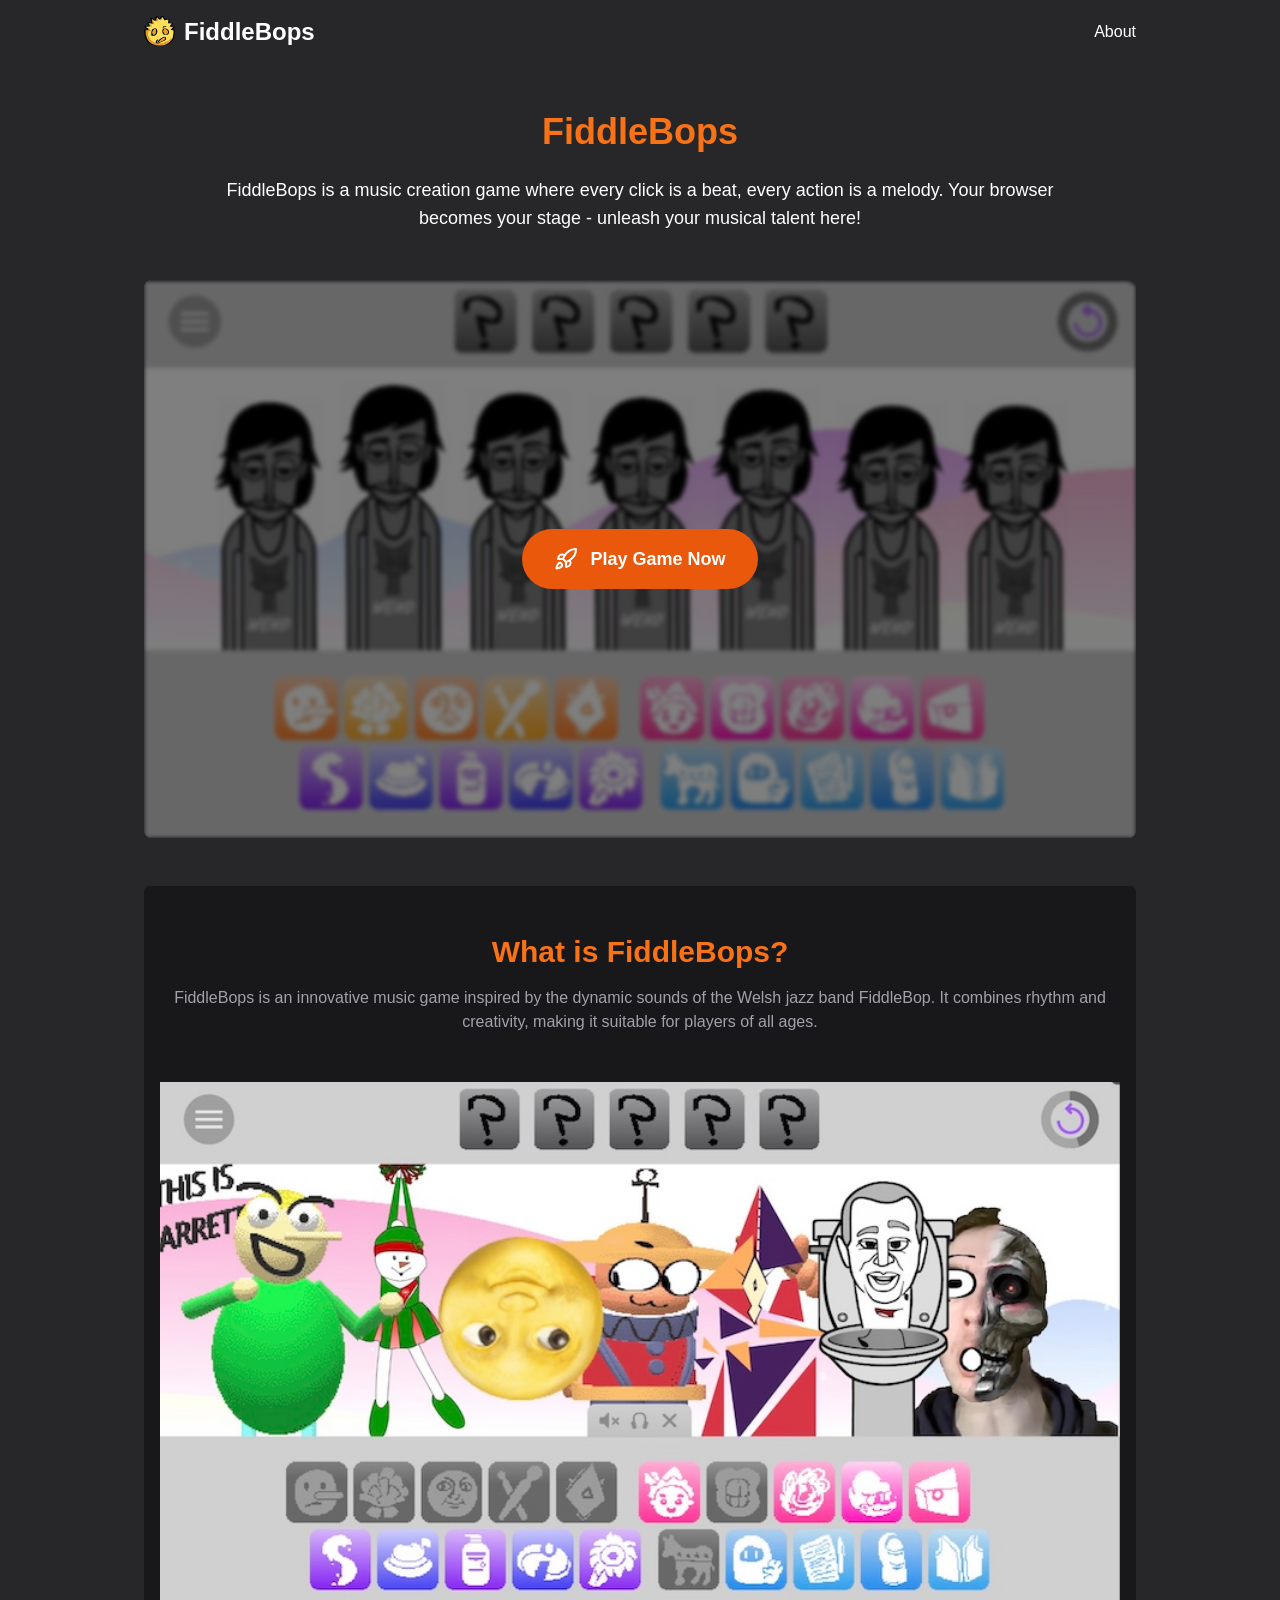
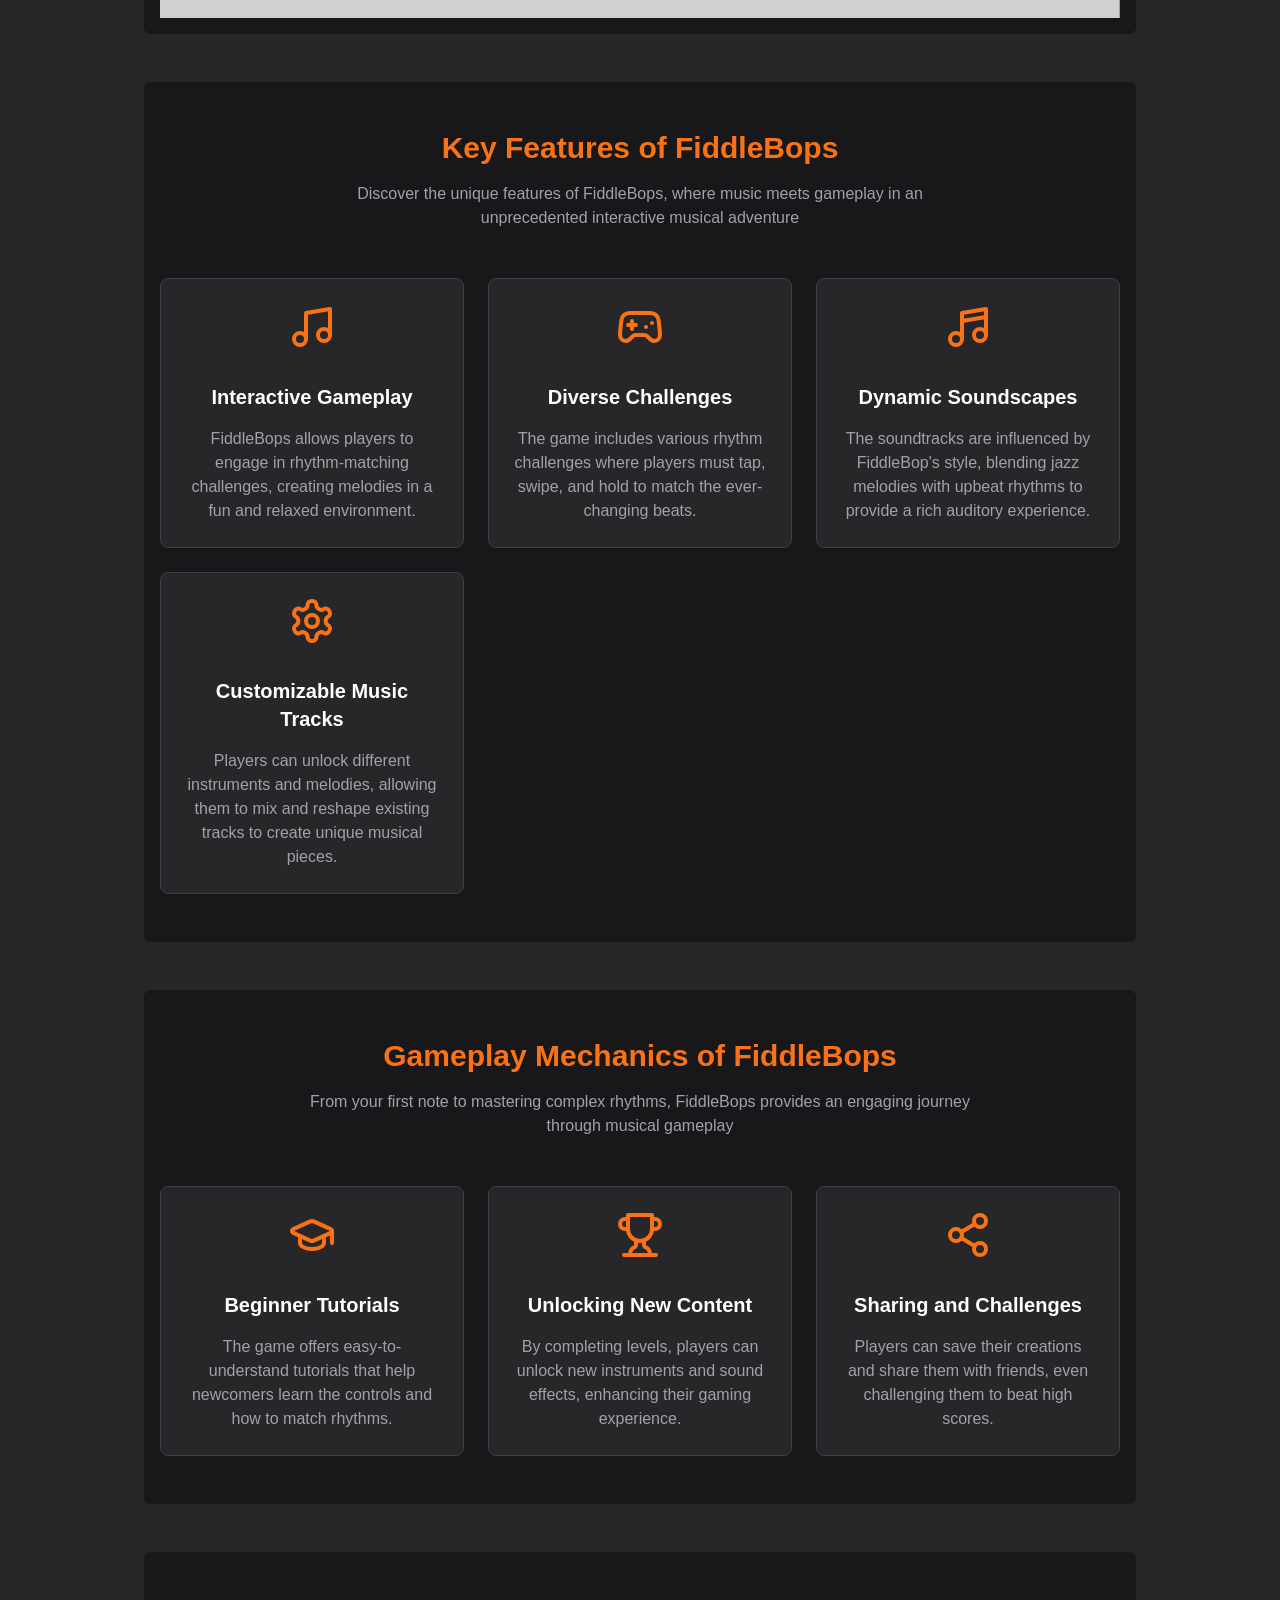
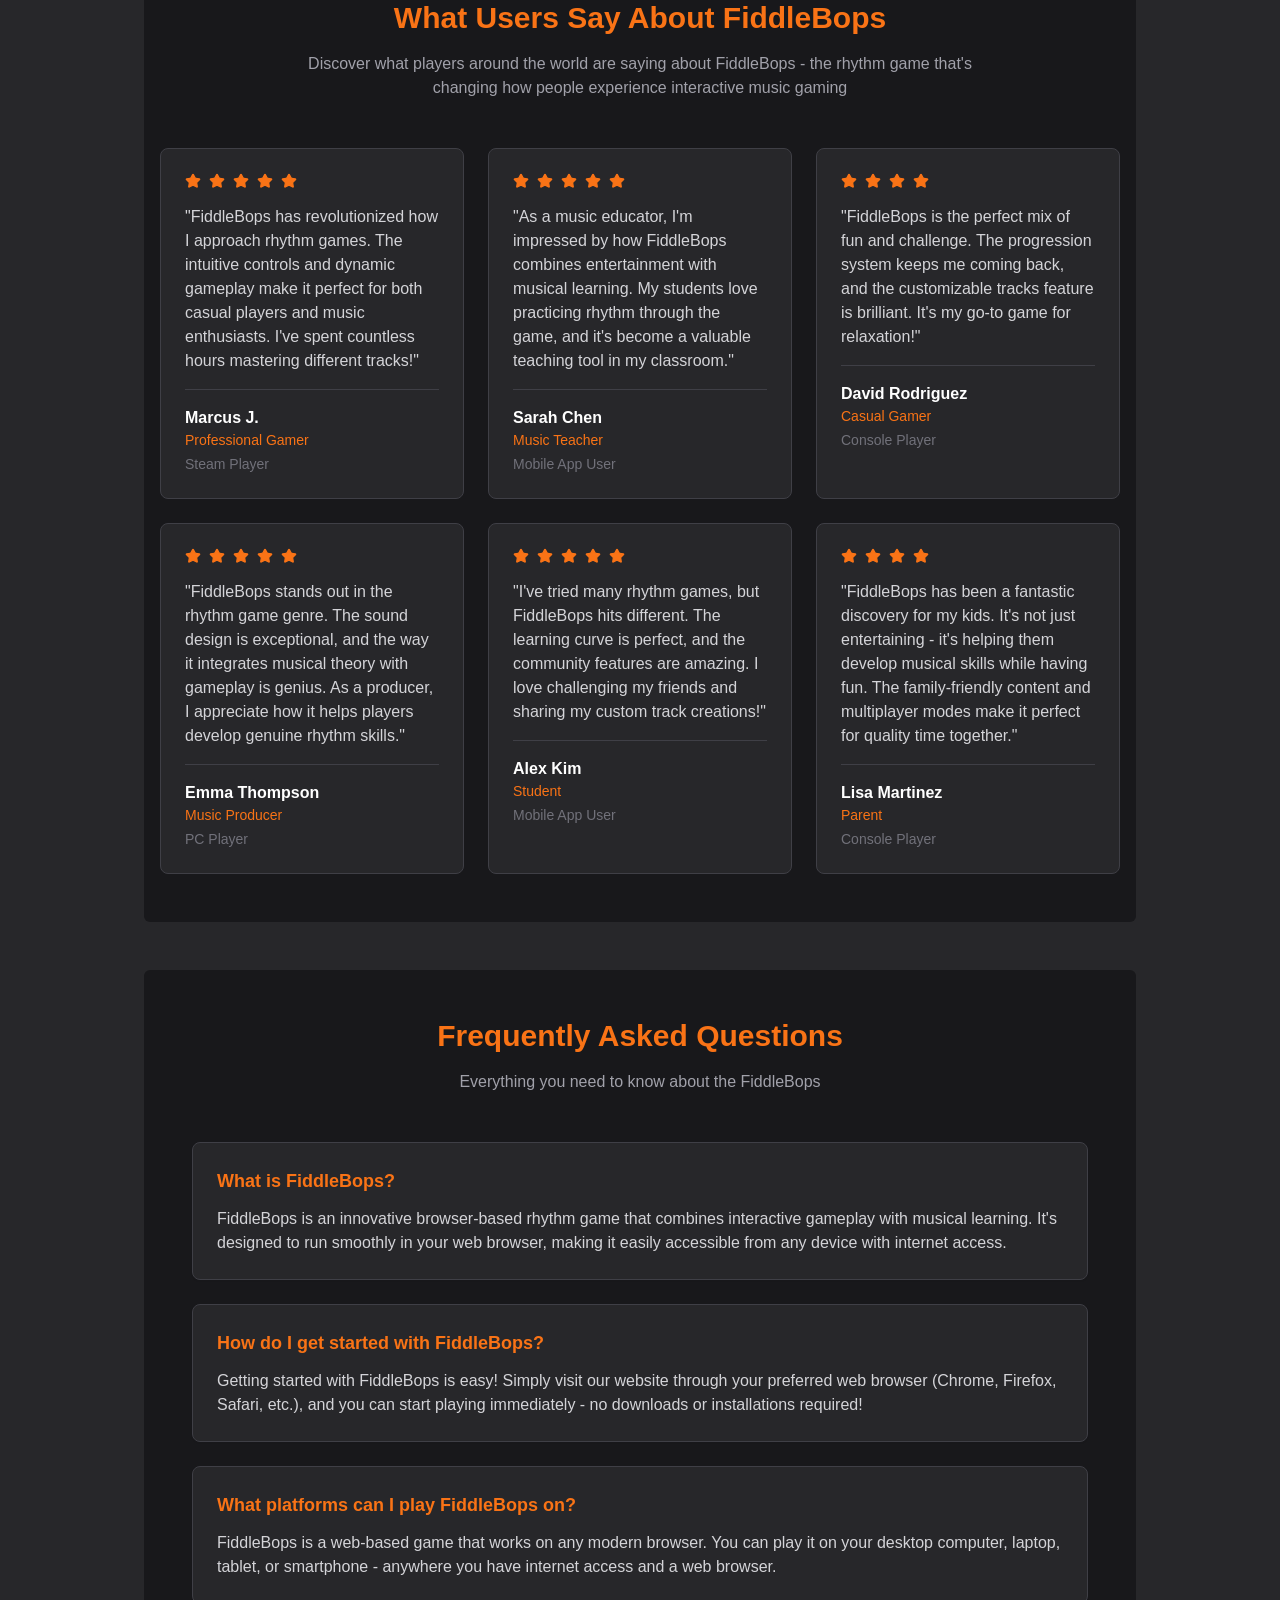
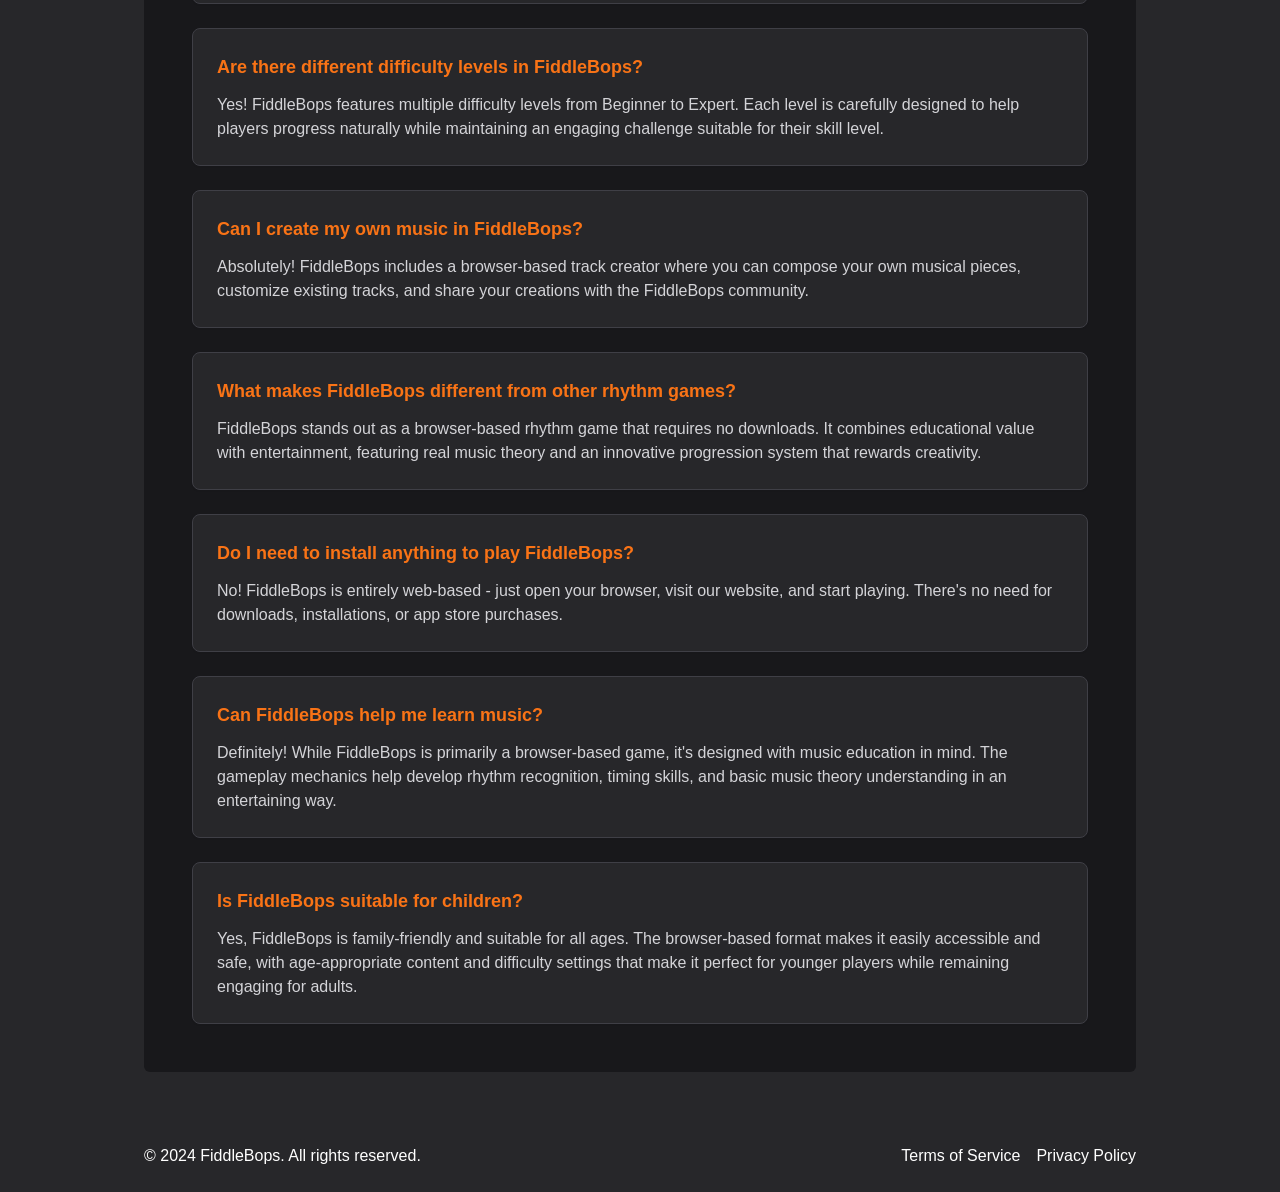
==== index.html @ 42c11f70 "deploy: fiddlebops/fiddlebops@dacc29e354688d52240b35ed0fabc940e777169a" ====
<!DOCTYPE html><html lang="en"><head><meta charSet="utf-8"/><meta name="viewport" content="width=device-width, initial-scale=1"/><link rel="preload" as="image" href="/logo.svg"/><link rel="preload" as="image" href="/img/gameplay.jpg"/><link rel="stylesheet" href="/_next/static/css/b9b527a4b7ee2907.css" data-precedence="next"/><link rel="preload" as="script" fetchPriority="low" href="/_next/static/chunks/webpack-24b7e992b8509183.js"/><script src="/_next/static/chunks/90f474f1-1d8ffa70e1db7ca9.js" async=""></script><script src="/_next/static/chunks/374-cce8af7cc4fb663d.js" async=""></script><script src="/_next/static/chunks/main-app-a8e498e07a5fc59b.js" async=""></script><script src="/_next/static/chunks/406-b47cf016b8e402b6.js" async=""></script><script src="/_next/static/chunks/app/page-69d67d84d0e48a8f.js" async=""></script><script src="/_next/static/chunks/425-b7991af97af13d33.js" async=""></script><script src="/_next/static/chunks/app/layout-6f388a2c47ba189b.js" async=""></script><link rel="preload" href="https://www.googletagmanager.com/gtag/js?id=G-FW3G59E21Y" as="script"/><title>FiddleBops - Online Music Creation Game</title><meta name="description" content="Create unique beats and melodies with FiddleBops, the innovative browser-based rhythm game. Transform your clicks into music, craft your own beats, and unleash your musical creativity - no downloads required!"/><link rel="canonical" href="https://fiddlebops.github.io/"/><meta property="og:title" content="FiddleBops - Online Music Creation Game"/><meta property="og:description" content="Create unique beats and melodies with FiddleBops, the innovative browser-based rhythm game. Transform your clicks into music, craft your own beats, and unleash your musical creativity - no downloads required!"/><meta property="og:image" content="https://fiddlebops.github.io/logo.svg"/><meta property="og:image:width" content="1200"/><meta property="og:image:height" content="630"/><meta property="og:type" content="website"/><meta name="twitter:card" content="summary_large_image"/><meta name="twitter:title" content="FiddleBops - Online Music Creation Game"/><meta name="twitter:description" content="Create unique beats and melodies with FiddleBops, the innovative browser-based rhythm game. Transform your clicks into music, craft your own beats, and unleash your musical creativity - no downloads required!"/><meta name="twitter:image" content="https://fiddlebops.github.io/logo.svg"/><meta name="twitter:image:width" content="1200"/><meta name="twitter:image:height" content="630"/><script>
              (function(c,l,a,r,i,t,y){
                c[a]=c[a]||function(){(c[a].q=c[a].q||[]).push(arguments)};
                t=l.createElement(r);t.async=1;t.src="https://www.clarity.ms/tag/"+i;
                y=l.getElementsByTagName(r)[0];y.parentNode.insertBefore(t,y);
              })(window, document, "clarity", "script", "pk3xbzcs79");
            </script><script src="/_next/static/chunks/polyfills-42372ed130431b0a.js" noModule=""></script></head><body class="bg-zinc-800 text-white antialiased"><div class="flex flex-col min-h-screen"><header class=""><div class="max-w-5xl mx-auto py-4 px-4 flex flex-row items-center justify-between"><div class="flex items-center gap-2"><a class="flex items-center gap-2 hover:opacity-80" href="/"><img src="/logo.svg" alt="Logo" class="w-8 h-8"/><span class="text-2xl font-bold">FiddleBops</span></a></div><div class="items-center gap-6"><a class="hover:underline whitespace-nowrap" href="/#about">About</a></div></div></header><main class="flex-grow w-full max-w-5xl mx-auto px-2 md:px-4"><div class="py-12 space-y-12"><section class="max-w-4xl mx-auto text-center"><h1 class="text-4xl font-bold text-orange-500 mb-6">FiddleBops</h1><p class="text-lg">FiddleBops is a music creation game where every click is a beat, every action is a melody. Your browser becomes your stage - unleash your musical talent here!</p></section><section><div id="game-container" class="relative w-full aspect-video bg-gray-900 rounded-lg overflow-hidden"><div class="relative w-full h-full"><img alt="Game preview" loading="lazy" decoding="async" data-nimg="fill" class="object-cover filter blur-[2px] hover:blur-0 transition-all duration-300" style="position:absolute;height:100%;width:100%;left:0;top:0;right:0;bottom:0;color:transparent" src="/img/fiddlebops.jpg"/><div class="absolute inset-0 bg-black/50 flex items-center justify-center"><button class="bg-orange-600 hover:bg-orange-700 text-white font-bold py-4 px-8 rounded-full transition-all duration-300 transform hover:scale-105 active:scale-95 flex items-center space-x-3"><svg xmlns="http://www.w3.org/2000/svg" width="24" height="24" viewBox="0 0 24 24" fill="none" stroke="currentColor" stroke-width="2" stroke-linecap="round" stroke-linejoin="round" class="lucide lucide-rocket h-6 w-6"><path d="M4.5 16.5c-1.5 1.26-2 5-2 5s3.74-.5 5-2c.71-.84.7-2.13-.09-2.91a2.18 2.18 0 0 0-2.91-.09z"></path><path d="m12 15-3-3a22 22 0 0 1 2-3.95A12.88 12.88 0 0 1 22 2c0 2.72-.78 7.5-6 11a22.35 22.35 0 0 1-4 2z"></path><path d="M9 12H4s.55-3.03 2-4c1.62-1.08 5 0 5 0"></path><path d="M12 15v5s3.03-.55 4-2c1.08-1.62 0-5 0-5"></path></svg><span class="text-lg">Play Game Now</span></button></div></div></div></section><section><div class="flex flex-col space-y-12 items-center justify-center" id="about"><div class="w-full pt-12 pb-4 bg-zinc-900 rounded-md"><div class="max-w-7xl mx-auto px-4"><h2 class="text-3xl font-bold text-orange-500 text-center mb-4">What is FiddleBops?</h2><div><p class="text-zinc-400 text-center mb-12">FiddleBops is an innovative music game inspired by the dynamic sounds of the Welsh jazz band FiddleBop. It combines rhythm and creativity, making it suitable for players of all ages.</p><img src="/img/gameplay.jpg" alt="FiddleBops" class="w-full h-auto"/></div></div></div></div></section><section><div class="w-full py-12 bg-zinc-900 rounded-md" id="how-to-use"><div class="max-w-7xl mx-auto px-4"><h2 class="text-3xl font-bold text-orange-500 text-center mb-4">Key Features of FiddleBops</h2><p class="text-zinc-400 text-center mb-12 max-w-2xl mx-auto">Discover the unique features of FiddleBops, where music meets gameplay in an unprecedented interactive musical adventure</p><div class="grid md:grid-cols-3 gap-6"><div class="rounded-lg text-card-foreground shadow-sm bg-zinc-800 border border-zinc-700 relative overflow-hidden group hover:border-orange-500 transition-colors"><div class="p-6"><div class="flex flex-col items-center text-center space-y-4"><div class="mb-4 transform group-hover:scale-110 transition-transform"><svg xmlns="http://www.w3.org/2000/svg" width="24" height="24" viewBox="0 0 24 24" fill="none" stroke="currentColor" stroke-width="2" stroke-linecap="round" stroke-linejoin="round" class="lucide lucide-music w-12 h-12 text-orange-500"><path d="M9 18V5l12-2v13"></path><circle cx="6" cy="18" r="3"></circle><circle cx="18" cy="16" r="3"></circle></svg></div><h3 class="text-xl font-semibold text-white">Interactive Gameplay</h3><p class="text-zinc-400">FiddleBops allows players to engage in rhythm-matching challenges, creating melodies in a fun and relaxed environment.</p></div></div></div><div class="rounded-lg text-card-foreground shadow-sm bg-zinc-800 border border-zinc-700 relative overflow-hidden group hover:border-orange-500 transition-colors"><div class="p-6"><div class="flex flex-col items-center text-center space-y-4"><div class="mb-4 transform group-hover:scale-110 transition-transform"><svg xmlns="http://www.w3.org/2000/svg" width="24" height="24" viewBox="0 0 24 24" fill="none" stroke="currentColor" stroke-width="2" stroke-linecap="round" stroke-linejoin="round" class="lucide lucide-gamepad2 w-12 h-12 text-orange-500"><line x1="6" x2="10" y1="11" y2="11"></line><line x1="8" x2="8" y1="9" y2="13"></line><line x1="15" x2="15.01" y1="12" y2="12"></line><line x1="18" x2="18.01" y1="10" y2="10"></line><path d="M17.32 5H6.68a4 4 0 0 0-3.978 3.59c-.006.052-.01.101-.017.152C2.604 9.416 2 14.456 2 16a3 3 0 0 0 3 3c1 0 1.5-.5 2-1l1.414-1.414A2 2 0 0 1 9.828 16h4.344a2 2 0 0 1 1.414.586L17 18c.5.5 1 1 2 1a3 3 0 0 0 3-3c0-1.545-.604-6.584-.685-7.258-.007-.05-.011-.1-.017-.151A4 4 0 0 0 17.32 5z"></path></svg></div><h3 class="text-xl font-semibold text-white">Diverse Challenges</h3><p class="text-zinc-400">The game includes various rhythm challenges where players must tap, swipe, and hold to match the ever-changing beats.</p></div></div></div><div class="rounded-lg text-card-foreground shadow-sm bg-zinc-800 border border-zinc-700 relative overflow-hidden group hover:border-orange-500 transition-colors"><div class="p-6"><div class="flex flex-col items-center text-center space-y-4"><div class="mb-4 transform group-hover:scale-110 transition-transform"><svg xmlns="http://www.w3.org/2000/svg" width="24" height="24" viewBox="0 0 24 24" fill="none" stroke="currentColor" stroke-width="2" stroke-linecap="round" stroke-linejoin="round" class="lucide lucide-music4 w-12 h-12 text-orange-500"><path d="M9 18V5l12-2v13"></path><path d="m9 9 12-2"></path><circle cx="6" cy="18" r="3"></circle><circle cx="18" cy="16" r="3"></circle></svg></div><h3 class="text-xl font-semibold text-white">Dynamic Soundscapes</h3><p class="text-zinc-400">The soundtracks are influenced by FiddleBop&#x27;s style, blending jazz melodies with upbeat rhythms to provide a rich auditory experience.</p></div></div></div><div class="rounded-lg text-card-foreground shadow-sm bg-zinc-800 border border-zinc-700 relative overflow-hidden group hover:border-orange-500 transition-colors"><div class="p-6"><div class="flex flex-col items-center text-center space-y-4"><div class="mb-4 transform group-hover:scale-110 transition-transform"><svg xmlns="http://www.w3.org/2000/svg" width="24" height="24" viewBox="0 0 24 24" fill="none" stroke="currentColor" stroke-width="2" stroke-linecap="round" stroke-linejoin="round" class="lucide lucide-settings w-12 h-12 text-orange-500"><path d="M12.22 2h-.44a2 2 0 0 0-2 2v.18a2 2 0 0 1-1 1.73l-.43.25a2 2 0 0 1-2 0l-.15-.08a2 2 0 0 0-2.73.73l-.22.38a2 2 0 0 0 .73 2.73l.15.1a2 2 0 0 1 1 1.72v.51a2 2 0 0 1-1 1.74l-.15.09a2 2 0 0 0-.73 2.73l.22.38a2 2 0 0 0 2.73.73l.15-.08a2 2 0 0 1 2 0l.43.25a2 2 0 0 1 1 1.73V20a2 2 0 0 0 2 2h.44a2 2 0 0 0 2-2v-.18a2 2 0 0 1 1-1.73l.43-.25a2 2 0 0 1 2 0l.15.08a2 2 0 0 0 2.73-.73l.22-.39a2 2 0 0 0-.73-2.73l-.15-.08a2 2 0 0 1-1-1.74v-.5a2 2 0 0 1 1-1.74l.15-.09a2 2 0 0 0 .73-2.73l-.22-.38a2 2 0 0 0-2.73-.73l-.15.08a2 2 0 0 1-2 0l-.43-.25a2 2 0 0 1-1-1.73V4a2 2 0 0 0-2-2z"></path><circle cx="12" cy="12" r="3"></circle></svg></div><h3 class="text-xl font-semibold text-white">Customizable Music Tracks</h3><p class="text-zinc-400">Players can unlock different instruments and melodies, allowing them to mix and reshape existing tracks to create unique musical pieces.</p></div></div></div></div></div></div></section><section><div class="w-full py-12 bg-zinc-900 rounded-md" id="how-to-use"><div class="max-w-7xl mx-auto px-4"><h2 class="text-3xl font-bold text-orange-500 text-center mb-4">Gameplay Mechanics of FiddleBops</h2><p class="text-zinc-400 text-center mb-12 max-w-2xl mx-auto">From your first note to mastering complex rhythms, FiddleBops provides an engaging journey through musical gameplay</p><div class="grid md:grid-cols-3 gap-6"><div class="rounded-lg text-card-foreground shadow-sm bg-zinc-800 border border-zinc-700 relative overflow-hidden group hover:border-orange-500 transition-colors"><div class="p-6"><div class="flex flex-col items-center text-center space-y-4"><div class="mb-4 transform group-hover:scale-110 transition-transform"><svg xmlns="http://www.w3.org/2000/svg" width="24" height="24" viewBox="0 0 24 24" fill="none" stroke="currentColor" stroke-width="2" stroke-linecap="round" stroke-linejoin="round" class="lucide lucide-graduation-cap w-12 h-12 text-orange-500"><path d="M21.42 10.922a1 1 0 0 0-.019-1.838L12.83 5.18a2 2 0 0 0-1.66 0L2.6 9.08a1 1 0 0 0 0 1.832l8.57 3.908a2 2 0 0 0 1.66 0z"></path><path d="M22 10v6"></path><path d="M6 12.5V16a6 3 0 0 0 12 0v-3.5"></path></svg></div><h3 class="text-xl font-semibold text-white">Beginner Tutorials</h3><p class="text-zinc-400">The game offers easy-to-understand tutorials that help newcomers learn the controls and how to match rhythms.</p></div></div></div><div class="rounded-lg text-card-foreground shadow-sm bg-zinc-800 border border-zinc-700 relative overflow-hidden group hover:border-orange-500 transition-colors"><div class="p-6"><div class="flex flex-col items-center text-center space-y-4"><div class="mb-4 transform group-hover:scale-110 transition-transform"><svg xmlns="http://www.w3.org/2000/svg" width="24" height="24" viewBox="0 0 24 24" fill="none" stroke="currentColor" stroke-width="2" stroke-linecap="round" stroke-linejoin="round" class="lucide lucide-trophy w-12 h-12 text-orange-500"><path d="M6 9H4.5a2.5 2.5 0 0 1 0-5H6"></path><path d="M18 9h1.5a2.5 2.5 0 0 0 0-5H18"></path><path d="M4 22h16"></path><path d="M10 14.66V17c0 .55-.47.98-.97 1.21C7.85 18.75 7 20.24 7 22"></path><path d="M14 14.66V17c0 .55.47.98.97 1.21C16.15 18.75 17 20.24 17 22"></path><path d="M18 2H6v7a6 6 0 0 0 12 0V2Z"></path></svg></div><h3 class="text-xl font-semibold text-white">Unlocking New Content</h3><p class="text-zinc-400">By completing levels, players can unlock new instruments and sound effects, enhancing their gaming experience.</p></div></div></div><div class="rounded-lg text-card-foreground shadow-sm bg-zinc-800 border border-zinc-700 relative overflow-hidden group hover:border-orange-500 transition-colors"><div class="p-6"><div class="flex flex-col items-center text-center space-y-4"><div class="mb-4 transform group-hover:scale-110 transition-transform"><svg xmlns="http://www.w3.org/2000/svg" width="24" height="24" viewBox="0 0 24 24" fill="none" stroke="currentColor" stroke-width="2" stroke-linecap="round" stroke-linejoin="round" class="lucide lucide-share2 w-12 h-12 text-orange-500"><circle cx="18" cy="5" r="3"></circle><circle cx="6" cy="12" r="3"></circle><circle cx="18" cy="19" r="3"></circle><line x1="8.59" x2="15.42" y1="13.51" y2="17.49"></line><line x1="15.41" x2="8.59" y1="6.51" y2="10.49"></line></svg></div><h3 class="text-xl font-semibold text-white">Sharing and Challenges</h3><p class="text-zinc-400">Players can save their creations and share them with friends, even challenging them to beat high scores.</p></div></div></div></div></div></div></section><section><div class="w-full py-12 bg-zinc-900 rounded-md" id="testimonials"><div class="max-w-7xl mx-auto px-4"><h2 class="text-3xl font-bold text-orange-500 text-center mb-4">What Users Say About FiddleBops</h2><p class="text-zinc-400 text-center mb-12 max-w-2xl mx-auto">Discover what players around the world are saying about FiddleBops - the rhythm game that&#x27;s changing how people experience interactive music gaming</p><div class="grid md:grid-cols-2 lg:grid-cols-3 gap-6"><div class="bg-zinc-800 rounded-lg p-6 border border-zinc-700 hover:border-orange-500 transition-colors"><div class="flex items-center gap-2 mb-4"><svg xmlns="http://www.w3.org/2000/svg" width="24" height="24" viewBox="0 0 24 24" fill="none" stroke="currentColor" stroke-width="2" stroke-linecap="round" stroke-linejoin="round" class="lucide lucide-star w-4 h-4 fill-orange-500 text-orange-500"><path d="M11.525 2.295a.53.53 0 0 1 .95 0l2.31 4.679a2.123 2.123 0 0 0 1.595 1.16l5.166.756a.53.53 0 0 1 .294.904l-3.736 3.638a2.123 2.123 0 0 0-.611 1.878l.882 5.14a.53.53 0 0 1-.771.56l-4.618-2.428a2.122 2.122 0 0 0-1.973 0L6.396 21.01a.53.53 0 0 1-.77-.56l.881-5.139a2.122 2.122 0 0 0-.611-1.879L2.16 9.795a.53.53 0 0 1 .294-.906l5.165-.755a2.122 2.122 0 0 0 1.597-1.16z"></path></svg><svg xmlns="http://www.w3.org/2000/svg" width="24" height="24" viewBox="0 0 24 24" fill="none" stroke="currentColor" stroke-width="2" stroke-linecap="round" stroke-linejoin="round" class="lucide lucide-star w-4 h-4 fill-orange-500 text-orange-500"><path d="M11.525 2.295a.53.53 0 0 1 .95 0l2.31 4.679a2.123 2.123 0 0 0 1.595 1.16l5.166.756a.53.53 0 0 1 .294.904l-3.736 3.638a2.123 2.123 0 0 0-.611 1.878l.882 5.14a.53.53 0 0 1-.771.56l-4.618-2.428a2.122 2.122 0 0 0-1.973 0L6.396 21.01a.53.53 0 0 1-.77-.56l.881-5.139a2.122 2.122 0 0 0-.611-1.879L2.16 9.795a.53.53 0 0 1 .294-.906l5.165-.755a2.122 2.122 0 0 0 1.597-1.16z"></path></svg><svg xmlns="http://www.w3.org/2000/svg" width="24" height="24" viewBox="0 0 24 24" fill="none" stroke="currentColor" stroke-width="2" stroke-linecap="round" stroke-linejoin="round" class="lucide lucide-star w-4 h-4 fill-orange-500 text-orange-500"><path d="M11.525 2.295a.53.53 0 0 1 .95 0l2.31 4.679a2.123 2.123 0 0 0 1.595 1.16l5.166.756a.53.53 0 0 1 .294.904l-3.736 3.638a2.123 2.123 0 0 0-.611 1.878l.882 5.14a.53.53 0 0 1-.771.56l-4.618-2.428a2.122 2.122 0 0 0-1.973 0L6.396 21.01a.53.53 0 0 1-.77-.56l.881-5.139a2.122 2.122 0 0 0-.611-1.879L2.16 9.795a.53.53 0 0 1 .294-.906l5.165-.755a2.122 2.122 0 0 0 1.597-1.16z"></path></svg><svg xmlns="http://www.w3.org/2000/svg" width="24" height="24" viewBox="0 0 24 24" fill="none" stroke="currentColor" stroke-width="2" stroke-linecap="round" stroke-linejoin="round" class="lucide lucide-star w-4 h-4 fill-orange-500 text-orange-500"><path d="M11.525 2.295a.53.53 0 0 1 .95 0l2.31 4.679a2.123 2.123 0 0 0 1.595 1.16l5.166.756a.53.53 0 0 1 .294.904l-3.736 3.638a2.123 2.123 0 0 0-.611 1.878l.882 5.14a.53.53 0 0 1-.771.56l-4.618-2.428a2.122 2.122 0 0 0-1.973 0L6.396 21.01a.53.53 0 0 1-.77-.56l.881-5.139a2.122 2.122 0 0 0-.611-1.879L2.16 9.795a.53.53 0 0 1 .294-.906l5.165-.755a2.122 2.122 0 0 0 1.597-1.16z"></path></svg><svg xmlns="http://www.w3.org/2000/svg" width="24" height="24" viewBox="0 0 24 24" fill="none" stroke="currentColor" stroke-width="2" stroke-linecap="round" stroke-linejoin="round" class="lucide lucide-star w-4 h-4 fill-orange-500 text-orange-500"><path d="M11.525 2.295a.53.53 0 0 1 .95 0l2.31 4.679a2.123 2.123 0 0 0 1.595 1.16l5.166.756a.53.53 0 0 1 .294.904l-3.736 3.638a2.123 2.123 0 0 0-.611 1.878l.882 5.14a.53.53 0 0 1-.771.56l-4.618-2.428a2.122 2.122 0 0 0-1.973 0L6.396 21.01a.53.53 0 0 1-.77-.56l.881-5.139a2.122 2.122 0 0 0-.611-1.879L2.16 9.795a.53.53 0 0 1 .294-.906l5.165-.755a2.122 2.122 0 0 0 1.597-1.16z"></path></svg></div><blockquote class="text-zinc-300 mb-4 min-h-[100px]">&quot;<!-- -->FiddleBops has revolutionized how I approach rhythm games. The intuitive controls and dynamic gameplay make it perfect for both casual players and music enthusiasts. I&#x27;ve spent countless hours mastering different tracks!<!-- -->&quot;</blockquote><div class="border-t border-zinc-700 pt-4"><div class="flex flex-col"><span class="font-semibold text-white">Marcus J.</span><span class="text-orange-500 text-sm">Professional Gamer</span><span class="text-sm text-zinc-500 mt-1">Steam Player</span></div></div></div><div class="bg-zinc-800 rounded-lg p-6 border border-zinc-700 hover:border-orange-500 transition-colors"><div class="flex items-center gap-2 mb-4"><svg xmlns="http://www.w3.org/2000/svg" width="24" height="24" viewBox="0 0 24 24" fill="none" stroke="currentColor" stroke-width="2" stroke-linecap="round" stroke-linejoin="round" class="lucide lucide-star w-4 h-4 fill-orange-500 text-orange-500"><path d="M11.525 2.295a.53.53 0 0 1 .95 0l2.31 4.679a2.123 2.123 0 0 0 1.595 1.16l5.166.756a.53.53 0 0 1 .294.904l-3.736 3.638a2.123 2.123 0 0 0-.611 1.878l.882 5.14a.53.53 0 0 1-.771.56l-4.618-2.428a2.122 2.122 0 0 0-1.973 0L6.396 21.01a.53.53 0 0 1-.77-.56l.881-5.139a2.122 2.122 0 0 0-.611-1.879L2.16 9.795a.53.53 0 0 1 .294-.906l5.165-.755a2.122 2.122 0 0 0 1.597-1.16z"></path></svg><svg xmlns="http://www.w3.org/2000/svg" width="24" height="24" viewBox="0 0 24 24" fill="none" stroke="currentColor" stroke-width="2" stroke-linecap="round" stroke-linejoin="round" class="lucide lucide-star w-4 h-4 fill-orange-500 text-orange-500"><path d="M11.525 2.295a.53.53 0 0 1 .95 0l2.31 4.679a2.123 2.123 0 0 0 1.595 1.16l5.166.756a.53.53 0 0 1 .294.904l-3.736 3.638a2.123 2.123 0 0 0-.611 1.878l.882 5.14a.53.53 0 0 1-.771.56l-4.618-2.428a2.122 2.122 0 0 0-1.973 0L6.396 21.01a.53.53 0 0 1-.77-.56l.881-5.139a2.122 2.122 0 0 0-.611-1.879L2.16 9.795a.53.53 0 0 1 .294-.906l5.165-.755a2.122 2.122 0 0 0 1.597-1.16z"></path></svg><svg xmlns="http://www.w3.org/2000/svg" width="24" height="24" viewBox="0 0 24 24" fill="none" stroke="currentColor" stroke-width="2" stroke-linecap="round" stroke-linejoin="round" class="lucide lucide-star w-4 h-4 fill-orange-500 text-orange-500"><path d="M11.525 2.295a.53.53 0 0 1 .95 0l2.31 4.679a2.123 2.123 0 0 0 1.595 1.16l5.166.756a.53.53 0 0 1 .294.904l-3.736 3.638a2.123 2.123 0 0 0-.611 1.878l.882 5.14a.53.53 0 0 1-.771.56l-4.618-2.428a2.122 2.122 0 0 0-1.973 0L6.396 21.01a.53.53 0 0 1-.77-.56l.881-5.139a2.122 2.122 0 0 0-.611-1.879L2.16 9.795a.53.53 0 0 1 .294-.906l5.165-.755a2.122 2.122 0 0 0 1.597-1.16z"></path></svg><svg xmlns="http://www.w3.org/2000/svg" width="24" height="24" viewBox="0 0 24 24" fill="none" stroke="currentColor" stroke-width="2" stroke-linecap="round" stroke-linejoin="round" class="lucide lucide-star w-4 h-4 fill-orange-500 text-orange-500"><path d="M11.525 2.295a.53.53 0 0 1 .95 0l2.31 4.679a2.123 2.123 0 0 0 1.595 1.16l5.166.756a.53.53 0 0 1 .294.904l-3.736 3.638a2.123 2.123 0 0 0-.611 1.878l.882 5.14a.53.53 0 0 1-.771.56l-4.618-2.428a2.122 2.122 0 0 0-1.973 0L6.396 21.01a.53.53 0 0 1-.77-.56l.881-5.139a2.122 2.122 0 0 0-.611-1.879L2.16 9.795a.53.53 0 0 1 .294-.906l5.165-.755a2.122 2.122 0 0 0 1.597-1.16z"></path></svg><svg xmlns="http://www.w3.org/2000/svg" width="24" height="24" viewBox="0 0 24 24" fill="none" stroke="currentColor" stroke-width="2" stroke-linecap="round" stroke-linejoin="round" class="lucide lucide-star w-4 h-4 fill-orange-500 text-orange-500"><path d="M11.525 2.295a.53.53 0 0 1 .95 0l2.31 4.679a2.123 2.123 0 0 0 1.595 1.16l5.166.756a.53.53 0 0 1 .294.904l-3.736 3.638a2.123 2.123 0 0 0-.611 1.878l.882 5.14a.53.53 0 0 1-.771.56l-4.618-2.428a2.122 2.122 0 0 0-1.973 0L6.396 21.01a.53.53 0 0 1-.77-.56l.881-5.139a2.122 2.122 0 0 0-.611-1.879L2.16 9.795a.53.53 0 0 1 .294-.906l5.165-.755a2.122 2.122 0 0 0 1.597-1.16z"></path></svg></div><blockquote class="text-zinc-300 mb-4 min-h-[100px]">&quot;<!-- -->As a music educator, I&#x27;m impressed by how FiddleBops combines entertainment with musical learning. My students love practicing rhythm through the game, and it&#x27;s become a valuable teaching tool in my classroom.<!-- -->&quot;</blockquote><div class="border-t border-zinc-700 pt-4"><div class="flex flex-col"><span class="font-semibold text-white">Sarah Chen</span><span class="text-orange-500 text-sm">Music Teacher</span><span class="text-sm text-zinc-500 mt-1">Mobile App User</span></div></div></div><div class="bg-zinc-800 rounded-lg p-6 border border-zinc-700 hover:border-orange-500 transition-colors"><div class="flex items-center gap-2 mb-4"><svg xmlns="http://www.w3.org/2000/svg" width="24" height="24" viewBox="0 0 24 24" fill="none" stroke="currentColor" stroke-width="2" stroke-linecap="round" stroke-linejoin="round" class="lucide lucide-star w-4 h-4 fill-orange-500 text-orange-500"><path d="M11.525 2.295a.53.53 0 0 1 .95 0l2.31 4.679a2.123 2.123 0 0 0 1.595 1.16l5.166.756a.53.53 0 0 1 .294.904l-3.736 3.638a2.123 2.123 0 0 0-.611 1.878l.882 5.14a.53.53 0 0 1-.771.56l-4.618-2.428a2.122 2.122 0 0 0-1.973 0L6.396 21.01a.53.53 0 0 1-.77-.56l.881-5.139a2.122 2.122 0 0 0-.611-1.879L2.16 9.795a.53.53 0 0 1 .294-.906l5.165-.755a2.122 2.122 0 0 0 1.597-1.16z"></path></svg><svg xmlns="http://www.w3.org/2000/svg" width="24" height="24" viewBox="0 0 24 24" fill="none" stroke="currentColor" stroke-width="2" stroke-linecap="round" stroke-linejoin="round" class="lucide lucide-star w-4 h-4 fill-orange-500 text-orange-500"><path d="M11.525 2.295a.53.53 0 0 1 .95 0l2.31 4.679a2.123 2.123 0 0 0 1.595 1.16l5.166.756a.53.53 0 0 1 .294.904l-3.736 3.638a2.123 2.123 0 0 0-.611 1.878l.882 5.14a.53.53 0 0 1-.771.56l-4.618-2.428a2.122 2.122 0 0 0-1.973 0L6.396 21.01a.53.53 0 0 1-.77-.56l.881-5.139a2.122 2.122 0 0 0-.611-1.879L2.16 9.795a.53.53 0 0 1 .294-.906l5.165-.755a2.122 2.122 0 0 0 1.597-1.16z"></path></svg><svg xmlns="http://www.w3.org/2000/svg" width="24" height="24" viewBox="0 0 24 24" fill="none" stroke="currentColor" stroke-width="2" stroke-linecap="round" stroke-linejoin="round" class="lucide lucide-star w-4 h-4 fill-orange-500 text-orange-500"><path d="M11.525 2.295a.53.53 0 0 1 .95 0l2.31 4.679a2.123 2.123 0 0 0 1.595 1.16l5.166.756a.53.53 0 0 1 .294.904l-3.736 3.638a2.123 2.123 0 0 0-.611 1.878l.882 5.14a.53.53 0 0 1-.771.56l-4.618-2.428a2.122 2.122 0 0 0-1.973 0L6.396 21.01a.53.53 0 0 1-.77-.56l.881-5.139a2.122 2.122 0 0 0-.611-1.879L2.16 9.795a.53.53 0 0 1 .294-.906l5.165-.755a2.122 2.122 0 0 0 1.597-1.16z"></path></svg><svg xmlns="http://www.w3.org/2000/svg" width="24" height="24" viewBox="0 0 24 24" fill="none" stroke="currentColor" stroke-width="2" stroke-linecap="round" stroke-linejoin="round" class="lucide lucide-star w-4 h-4 fill-orange-500 text-orange-500"><path d="M11.525 2.295a.53.53 0 0 1 .95 0l2.31 4.679a2.123 2.123 0 0 0 1.595 1.16l5.166.756a.53.53 0 0 1 .294.904l-3.736 3.638a2.123 2.123 0 0 0-.611 1.878l.882 5.14a.53.53 0 0 1-.771.56l-4.618-2.428a2.122 2.122 0 0 0-1.973 0L6.396 21.01a.53.53 0 0 1-.77-.56l.881-5.139a2.122 2.122 0 0 0-.611-1.879L2.16 9.795a.53.53 0 0 1 .294-.906l5.165-.755a2.122 2.122 0 0 0 1.597-1.16z"></path></svg></div><blockquote class="text-zinc-300 mb-4 min-h-[100px]">&quot;<!-- -->FiddleBops is the perfect mix of fun and challenge. The progression system keeps me coming back, and the customizable tracks feature is brilliant. It&#x27;s my go-to game for relaxation!<!-- -->&quot;</blockquote><div class="border-t border-zinc-700 pt-4"><div class="flex flex-col"><span class="font-semibold text-white">David Rodriguez</span><span class="text-orange-500 text-sm">Casual Gamer</span><span class="text-sm text-zinc-500 mt-1">Console Player</span></div></div></div><div class="bg-zinc-800 rounded-lg p-6 border border-zinc-700 hover:border-orange-500 transition-colors"><div class="flex items-center gap-2 mb-4"><svg xmlns="http://www.w3.org/2000/svg" width="24" height="24" viewBox="0 0 24 24" fill="none" stroke="currentColor" stroke-width="2" stroke-linecap="round" stroke-linejoin="round" class="lucide lucide-star w-4 h-4 fill-orange-500 text-orange-500"><path d="M11.525 2.295a.53.53 0 0 1 .95 0l2.31 4.679a2.123 2.123 0 0 0 1.595 1.16l5.166.756a.53.53 0 0 1 .294.904l-3.736 3.638a2.123 2.123 0 0 0-.611 1.878l.882 5.14a.53.53 0 0 1-.771.56l-4.618-2.428a2.122 2.122 0 0 0-1.973 0L6.396 21.01a.53.53 0 0 1-.77-.56l.881-5.139a2.122 2.122 0 0 0-.611-1.879L2.16 9.795a.53.53 0 0 1 .294-.906l5.165-.755a2.122 2.122 0 0 0 1.597-1.16z"></path></svg><svg xmlns="http://www.w3.org/2000/svg" width="24" height="24" viewBox="0 0 24 24" fill="none" stroke="currentColor" stroke-width="2" stroke-linecap="round" stroke-linejoin="round" class="lucide lucide-star w-4 h-4 fill-orange-500 text-orange-500"><path d="M11.525 2.295a.53.53 0 0 1 .95 0l2.31 4.679a2.123 2.123 0 0 0 1.595 1.16l5.166.756a.53.53 0 0 1 .294.904l-3.736 3.638a2.123 2.123 0 0 0-.611 1.878l.882 5.14a.53.53 0 0 1-.771.56l-4.618-2.428a2.122 2.122 0 0 0-1.973 0L6.396 21.01a.53.53 0 0 1-.77-.56l.881-5.139a2.122 2.122 0 0 0-.611-1.879L2.16 9.795a.53.53 0 0 1 .294-.906l5.165-.755a2.122 2.122 0 0 0 1.597-1.16z"></path></svg><svg xmlns="http://www.w3.org/2000/svg" width="24" height="24" viewBox="0 0 24 24" fill="none" stroke="currentColor" stroke-width="2" stroke-linecap="round" stroke-linejoin="round" class="lucide lucide-star w-4 h-4 fill-orange-500 text-orange-500"><path d="M11.525 2.295a.53.53 0 0 1 .95 0l2.31 4.679a2.123 2.123 0 0 0 1.595 1.16l5.166.756a.53.53 0 0 1 .294.904l-3.736 3.638a2.123 2.123 0 0 0-.611 1.878l.882 5.14a.53.53 0 0 1-.771.56l-4.618-2.428a2.122 2.122 0 0 0-1.973 0L6.396 21.01a.53.53 0 0 1-.77-.56l.881-5.139a2.122 2.122 0 0 0-.611-1.879L2.16 9.795a.53.53 0 0 1 .294-.906l5.165-.755a2.122 2.122 0 0 0 1.597-1.16z"></path></svg><svg xmlns="http://www.w3.org/2000/svg" width="24" height="24" viewBox="0 0 24 24" fill="none" stroke="currentColor" stroke-width="2" stroke-linecap="round" stroke-linejoin="round" class="lucide lucide-star w-4 h-4 fill-orange-500 text-orange-500"><path d="M11.525 2.295a.53.53 0 0 1 .95 0l2.31 4.679a2.123 2.123 0 0 0 1.595 1.16l5.166.756a.53.53 0 0 1 .294.904l-3.736 3.638a2.123 2.123 0 0 0-.611 1.878l.882 5.14a.53.53 0 0 1-.771.56l-4.618-2.428a2.122 2.122 0 0 0-1.973 0L6.396 21.01a.53.53 0 0 1-.77-.56l.881-5.139a2.122 2.122 0 0 0-.611-1.879L2.16 9.795a.53.53 0 0 1 .294-.906l5.165-.755a2.122 2.122 0 0 0 1.597-1.16z"></path></svg><svg xmlns="http://www.w3.org/2000/svg" width="24" height="24" viewBox="0 0 24 24" fill="none" stroke="currentColor" stroke-width="2" stroke-linecap="round" stroke-linejoin="round" class="lucide lucide-star w-4 h-4 fill-orange-500 text-orange-500"><path d="M11.525 2.295a.53.53 0 0 1 .95 0l2.31 4.679a2.123 2.123 0 0 0 1.595 1.16l5.166.756a.53.53 0 0 1 .294.904l-3.736 3.638a2.123 2.123 0 0 0-.611 1.878l.882 5.14a.53.53 0 0 1-.771.56l-4.618-2.428a2.122 2.122 0 0 0-1.973 0L6.396 21.01a.53.53 0 0 1-.77-.56l.881-5.139a2.122 2.122 0 0 0-.611-1.879L2.16 9.795a.53.53 0 0 1 .294-.906l5.165-.755a2.122 2.122 0 0 0 1.597-1.16z"></path></svg></div><blockquote class="text-zinc-300 mb-4 min-h-[100px]">&quot;<!-- -->FiddleBops stands out in the rhythm game genre. The sound design is exceptional, and the way it integrates musical theory with gameplay is genius. As a producer, I appreciate how it helps players develop genuine rhythm skills.<!-- -->&quot;</blockquote><div class="border-t border-zinc-700 pt-4"><div class="flex flex-col"><span class="font-semibold text-white">Emma Thompson</span><span class="text-orange-500 text-sm">Music Producer</span><span class="text-sm text-zinc-500 mt-1">PC Player</span></div></div></div><div class="bg-zinc-800 rounded-lg p-6 border border-zinc-700 hover:border-orange-500 transition-colors"><div class="flex items-center gap-2 mb-4"><svg xmlns="http://www.w3.org/2000/svg" width="24" height="24" viewBox="0 0 24 24" fill="none" stroke="currentColor" stroke-width="2" stroke-linecap="round" stroke-linejoin="round" class="lucide lucide-star w-4 h-4 fill-orange-500 text-orange-500"><path d="M11.525 2.295a.53.53 0 0 1 .95 0l2.31 4.679a2.123 2.123 0 0 0 1.595 1.16l5.166.756a.53.53 0 0 1 .294.904l-3.736 3.638a2.123 2.123 0 0 0-.611 1.878l.882 5.14a.53.53 0 0 1-.771.56l-4.618-2.428a2.122 2.122 0 0 0-1.973 0L6.396 21.01a.53.53 0 0 1-.77-.56l.881-5.139a2.122 2.122 0 0 0-.611-1.879L2.16 9.795a.53.53 0 0 1 .294-.906l5.165-.755a2.122 2.122 0 0 0 1.597-1.16z"></path></svg><svg xmlns="http://www.w3.org/2000/svg" width="24" height="24" viewBox="0 0 24 24" fill="none" stroke="currentColor" stroke-width="2" stroke-linecap="round" stroke-linejoin="round" class="lucide lucide-star w-4 h-4 fill-orange-500 text-orange-500"><path d="M11.525 2.295a.53.53 0 0 1 .95 0l2.31 4.679a2.123 2.123 0 0 0 1.595 1.16l5.166.756a.53.53 0 0 1 .294.904l-3.736 3.638a2.123 2.123 0 0 0-.611 1.878l.882 5.14a.53.53 0 0 1-.771.56l-4.618-2.428a2.122 2.122 0 0 0-1.973 0L6.396 21.01a.53.53 0 0 1-.77-.56l.881-5.139a2.122 2.122 0 0 0-.611-1.879L2.16 9.795a.53.53 0 0 1 .294-.906l5.165-.755a2.122 2.122 0 0 0 1.597-1.16z"></path></svg><svg xmlns="http://www.w3.org/2000/svg" width="24" height="24" viewBox="0 0 24 24" fill="none" stroke="currentColor" stroke-width="2" stroke-linecap="round" stroke-linejoin="round" class="lucide lucide-star w-4 h-4 fill-orange-500 text-orange-500"><path d="M11.525 2.295a.53.53 0 0 1 .95 0l2.31 4.679a2.123 2.123 0 0 0 1.595 1.16l5.166.756a.53.53 0 0 1 .294.904l-3.736 3.638a2.123 2.123 0 0 0-.611 1.878l.882 5.14a.53.53 0 0 1-.771.56l-4.618-2.428a2.122 2.122 0 0 0-1.973 0L6.396 21.01a.53.53 0 0 1-.77-.56l.881-5.139a2.122 2.122 0 0 0-.611-1.879L2.16 9.795a.53.53 0 0 1 .294-.906l5.165-.755a2.122 2.122 0 0 0 1.597-1.16z"></path></svg><svg xmlns="http://www.w3.org/2000/svg" width="24" height="24" viewBox="0 0 24 24" fill="none" stroke="currentColor" stroke-width="2" stroke-linecap="round" stroke-linejoin="round" class="lucide lucide-star w-4 h-4 fill-orange-500 text-orange-500"><path d="M11.525 2.295a.53.53 0 0 1 .95 0l2.31 4.679a2.123 2.123 0 0 0 1.595 1.16l5.166.756a.53.53 0 0 1 .294.904l-3.736 3.638a2.123 2.123 0 0 0-.611 1.878l.882 5.14a.53.53 0 0 1-.771.56l-4.618-2.428a2.122 2.122 0 0 0-1.973 0L6.396 21.01a.53.53 0 0 1-.77-.56l.881-5.139a2.122 2.122 0 0 0-.611-1.879L2.16 9.795a.53.53 0 0 1 .294-.906l5.165-.755a2.122 2.122 0 0 0 1.597-1.16z"></path></svg><svg xmlns="http://www.w3.org/2000/svg" width="24" height="24" viewBox="0 0 24 24" fill="none" stroke="currentColor" stroke-width="2" stroke-linecap="round" stroke-linejoin="round" class="lucide lucide-star w-4 h-4 fill-orange-500 text-orange-500"><path d="M11.525 2.295a.53.53 0 0 1 .95 0l2.31 4.679a2.123 2.123 0 0 0 1.595 1.16l5.166.756a.53.53 0 0 1 .294.904l-3.736 3.638a2.123 2.123 0 0 0-.611 1.878l.882 5.14a.53.53 0 0 1-.771.56l-4.618-2.428a2.122 2.122 0 0 0-1.973 0L6.396 21.01a.53.53 0 0 1-.77-.56l.881-5.139a2.122 2.122 0 0 0-.611-1.879L2.16 9.795a.53.53 0 0 1 .294-.906l5.165-.755a2.122 2.122 0 0 0 1.597-1.16z"></path></svg></div><blockquote class="text-zinc-300 mb-4 min-h-[100px]">&quot;<!-- -->I&#x27;ve tried many rhythm games, but FiddleBops hits different. The learning curve is perfect, and the community features are amazing. I love challenging my friends and sharing my custom track creations!<!-- -->&quot;</blockquote><div class="border-t border-zinc-700 pt-4"><div class="flex flex-col"><span class="font-semibold text-white">Alex Kim</span><span class="text-orange-500 text-sm">Student</span><span class="text-sm text-zinc-500 mt-1">Mobile App User</span></div></div></div><div class="bg-zinc-800 rounded-lg p-6 border border-zinc-700 hover:border-orange-500 transition-colors"><div class="flex items-center gap-2 mb-4"><svg xmlns="http://www.w3.org/2000/svg" width="24" height="24" viewBox="0 0 24 24" fill="none" stroke="currentColor" stroke-width="2" stroke-linecap="round" stroke-linejoin="round" class="lucide lucide-star w-4 h-4 fill-orange-500 text-orange-500"><path d="M11.525 2.295a.53.53 0 0 1 .95 0l2.31 4.679a2.123 2.123 0 0 0 1.595 1.16l5.166.756a.53.53 0 0 1 .294.904l-3.736 3.638a2.123 2.123 0 0 0-.611 1.878l.882 5.14a.53.53 0 0 1-.771.56l-4.618-2.428a2.122 2.122 0 0 0-1.973 0L6.396 21.01a.53.53 0 0 1-.77-.56l.881-5.139a2.122 2.122 0 0 0-.611-1.879L2.16 9.795a.53.53 0 0 1 .294-.906l5.165-.755a2.122 2.122 0 0 0 1.597-1.16z"></path></svg><svg xmlns="http://www.w3.org/2000/svg" width="24" height="24" viewBox="0 0 24 24" fill="none" stroke="currentColor" stroke-width="2" stroke-linecap="round" stroke-linejoin="round" class="lucide lucide-star w-4 h-4 fill-orange-500 text-orange-500"><path d="M11.525 2.295a.53.53 0 0 1 .95 0l2.31 4.679a2.123 2.123 0 0 0 1.595 1.16l5.166.756a.53.53 0 0 1 .294.904l-3.736 3.638a2.123 2.123 0 0 0-.611 1.878l.882 5.14a.53.53 0 0 1-.771.56l-4.618-2.428a2.122 2.122 0 0 0-1.973 0L6.396 21.01a.53.53 0 0 1-.77-.56l.881-5.139a2.122 2.122 0 0 0-.611-1.879L2.16 9.795a.53.53 0 0 1 .294-.906l5.165-.755a2.122 2.122 0 0 0 1.597-1.16z"></path></svg><svg xmlns="http://www.w3.org/2000/svg" width="24" height="24" viewBox="0 0 24 24" fill="none" stroke="currentColor" stroke-width="2" stroke-linecap="round" stroke-linejoin="round" class="lucide lucide-star w-4 h-4 fill-orange-500 text-orange-500"><path d="M11.525 2.295a.53.53 0 0 1 .95 0l2.31 4.679a2.123 2.123 0 0 0 1.595 1.16l5.166.756a.53.53 0 0 1 .294.904l-3.736 3.638a2.123 2.123 0 0 0-.611 1.878l.882 5.14a.53.53 0 0 1-.771.56l-4.618-2.428a2.122 2.122 0 0 0-1.973 0L6.396 21.01a.53.53 0 0 1-.77-.56l.881-5.139a2.122 2.122 0 0 0-.611-1.879L2.16 9.795a.53.53 0 0 1 .294-.906l5.165-.755a2.122 2.122 0 0 0 1.597-1.16z"></path></svg><svg xmlns="http://www.w3.org/2000/svg" width="24" height="24" viewBox="0 0 24 24" fill="none" stroke="currentColor" stroke-width="2" stroke-linecap="round" stroke-linejoin="round" class="lucide lucide-star w-4 h-4 fill-orange-500 text-orange-500"><path d="M11.525 2.295a.53.53 0 0 1 .95 0l2.31 4.679a2.123 2.123 0 0 0 1.595 1.16l5.166.756a.53.53 0 0 1 .294.904l-3.736 3.638a2.123 2.123 0 0 0-.611 1.878l.882 5.14a.53.53 0 0 1-.771.56l-4.618-2.428a2.122 2.122 0 0 0-1.973 0L6.396 21.01a.53.53 0 0 1-.77-.56l.881-5.139a2.122 2.122 0 0 0-.611-1.879L2.16 9.795a.53.53 0 0 1 .294-.906l5.165-.755a2.122 2.122 0 0 0 1.597-1.16z"></path></svg></div><blockquote class="text-zinc-300 mb-4 min-h-[100px]">&quot;<!-- -->FiddleBops has been a fantastic discovery for my kids. It&#x27;s not just entertaining - it&#x27;s helping them develop musical skills while having fun. The family-friendly content and multiplayer modes make it perfect for quality time together.<!-- -->&quot;</blockquote><div class="border-t border-zinc-700 pt-4"><div class="flex flex-col"><span class="font-semibold text-white">Lisa Martinez</span><span class="text-orange-500 text-sm">Parent</span><span class="text-sm text-zinc-500 mt-1">Console Player</span></div></div></div></div></div></div></section><section><section class="w-full py-12 bg-zinc-900 rounded-md" id="faq"><div class="max-w-7xl mx-auto px-4"><h2 class="text-3xl font-bold text-orange-500 text-center mb-4">Frequently Asked Questions</h2><p class="text-zinc-400 text-center mb-12 max-w-2xl mx-auto">Everything you need to know about the FiddleBops</p><div class="max-w-4xl mx-auto grid gap-6"><div class="rounded-lg text-card-foreground shadow-sm bg-zinc-800 border border-zinc-700 p-6 hover:border-orange-500 transition-colors"><h3 class="text-lg font-semibold text-orange-500 mb-3">What is FiddleBops?</h3><p class="text-zinc-300">FiddleBops is an innovative browser-based rhythm game that combines interactive gameplay with musical learning. It&#x27;s designed to run smoothly in your web browser, making it easily accessible from any device with internet access.</p></div><div class="rounded-lg text-card-foreground shadow-sm bg-zinc-800 border border-zinc-700 p-6 hover:border-orange-500 transition-colors"><h3 class="text-lg font-semibold text-orange-500 mb-3">How do I get started with FiddleBops?</h3><p class="text-zinc-300">Getting started with FiddleBops is easy! Simply visit our website through your preferred web browser (Chrome, Firefox, Safari, etc.), and you can start playing immediately - no downloads or installations required!</p></div><div class="rounded-lg text-card-foreground shadow-sm bg-zinc-800 border border-zinc-700 p-6 hover:border-orange-500 transition-colors"><h3 class="text-lg font-semibold text-orange-500 mb-3">What platforms can I play FiddleBops on?</h3><p class="text-zinc-300">FiddleBops is a web-based game that works on any modern browser. You can play it on your desktop computer, laptop, tablet, or smartphone - anywhere you have internet access and a web browser.</p></div><div class="rounded-lg text-card-foreground shadow-sm bg-zinc-800 border border-zinc-700 p-6 hover:border-orange-500 transition-colors"><h3 class="text-lg font-semibold text-orange-500 mb-3">Are there different difficulty levels in FiddleBops?</h3><p class="text-zinc-300">Yes! FiddleBops features multiple difficulty levels from Beginner to Expert. Each level is carefully designed to help players progress naturally while maintaining an engaging challenge suitable for their skill level.</p></div><div class="rounded-lg text-card-foreground shadow-sm bg-zinc-800 border border-zinc-700 p-6 hover:border-orange-500 transition-colors"><h3 class="text-lg font-semibold text-orange-500 mb-3">Can I create my own music in FiddleBops?</h3><p class="text-zinc-300">Absolutely! FiddleBops includes a browser-based track creator where you can compose your own musical pieces, customize existing tracks, and share your creations with the FiddleBops community.</p></div><div class="rounded-lg text-card-foreground shadow-sm bg-zinc-800 border border-zinc-700 p-6 hover:border-orange-500 transition-colors"><h3 class="text-lg font-semibold text-orange-500 mb-3">What makes FiddleBops different from other rhythm games?</h3><p class="text-zinc-300">FiddleBops stands out as a browser-based rhythm game that requires no downloads. It combines educational value with entertainment, featuring real music theory and an innovative progression system that rewards creativity.</p></div><div class="rounded-lg text-card-foreground shadow-sm bg-zinc-800 border border-zinc-700 p-6 hover:border-orange-500 transition-colors"><h3 class="text-lg font-semibold text-orange-500 mb-3">Do I need to install anything to play FiddleBops?</h3><p class="text-zinc-300">No! FiddleBops is entirely web-based - just open your browser, visit our website, and start playing. There&#x27;s no need for downloads, installations, or app store purchases.</p></div><div class="rounded-lg text-card-foreground shadow-sm bg-zinc-800 border border-zinc-700 p-6 hover:border-orange-500 transition-colors"><h3 class="text-lg font-semibold text-orange-500 mb-3">Can FiddleBops help me learn music?</h3><p class="text-zinc-300">Definitely! While FiddleBops is primarily a browser-based game, it&#x27;s designed with music education in mind. The gameplay mechanics help develop rhythm recognition, timing skills, and basic music theory understanding in an entertaining way.</p></div><div class="rounded-lg text-card-foreground shadow-sm bg-zinc-800 border border-zinc-700 p-6 hover:border-orange-500 transition-colors"><h3 class="text-lg font-semibold text-orange-500 mb-3">Is FiddleBops suitable for children?</h3><p class="text-zinc-300">Yes, FiddleBops is family-friendly and suitable for all ages. The browser-based format makes it easily accessible and safe, with age-appropriate content and difficulty settings that make it perfect for younger players while remaining engaging for adults.</p></div></div></div></section></section></div></main><footer class=""><div class="max-w-5xl mx-auto px-4 py-6"><div class="flex flex-col md:flex-row justify-between items-center"><div class="mb-4 md:mb-0"><p>© <!-- -->2024<!-- --> FiddleBops. All rights reserved.</p></div><nav><ul class="flex space-x-4"><li><a class="hover:underline" href="/terms">Terms of Service</a></li><li><a class="hover:underline" href="/privacy">Privacy Policy</a></li></ul></nav></div></div></footer></div><script src="/_next/static/chunks/webpack-24b7e992b8509183.js" async=""></script><script>(self.__next_f=self.__next_f||[]).push([0]);self.__next_f.push([2,null])</script><script>self.__next_f.push([1,"1:HL[\"/_next/static/css/b9b527a4b7ee2907.css\",\"style\"]\n"])</script><script>self.__next_f.push([1,"2:I[2578,[],\"\"]\n4:I[950,[\"406\",\"static/chunks/406-b47cf016b8e402b6.js\",\"931\",\"static/chunks/app/page-69d67d84d0e48a8f.js\"],\"default\"]\n5:I[2516,[\"425\",\"static/chunks/425-b7991af97af13d33.js\",\"185\",\"static/chunks/app/layout-6f388a2c47ba189b.js\"],\"GoogleAnalytics\"]\n6:I[2018,[\"425\",\"static/chunks/425-b7991af97af13d33.js\",\"185\",\"static/chunks/app/layout-6f388a2c47ba189b.js\"],\"\"]\n7:I[6115,[\"425\",\"static/chunks/425-b7991af97af13d33.js\",\"185\",\"static/chunks/app/layout-6f388a2c47ba189b.js\"],\"\"]\n8:I[1825,[],\"\"]\n9:I[3140,[],\"\"]\nb:I[6877,[],\"\"]\nc:[]\n"])</script><script>self.__next_f.push([1,"0:[\"$\",\"$L2\",null,{\"buildId\":\"fuGIIQxDVlFGg8Mdrcz3J\",\"assetPrefix\":\"\",\"urlParts\":[\"\",\"\"],\"initialTree\":[\"\",{\"children\":[\"__PAGE__\",{}]},\"$undefined\",\"$undefined\",true],\"initialSeedData\":[\"\",{\"children\":[\"__PAGE__\",{},[[\"$L3\",[\"$\",\"div\",null,{\"className\":\"py-12 space-y-12\",\"children\":[[\"$\",\"section\",null,{\"className\":\"max-w-4xl mx-auto text-center\",\"children\":[[\"$\",\"h1\",null,{\"className\":\"text-4xl font-bold text-orange-500 mb-6\",\"children\":\"FiddleBops\"}],[\"$\",\"p\",null,{\"className\":\"text-lg\",\"children\":\"FiddleBops is a music creation game where every click is a beat, every action is a melody. Your browser becomes your stage - unleash your musical talent here!\"}]]}],[\"$\",\"section\",null,{\"children\":[\"$\",\"$L4\",null,{\"gameData\":{\"name\":\"\",\"title\":\"\",\"description\":\"\",\"slug\":\"\",\"img\":\"fiddlebops.jpg\",\"url\":\"https://fiddlebops.github.io/fiddlebops/index.html\",\"date\":\"2024-12-25\"}}]}],[\"$\",\"section\",null,{\"children\":[\"$\",\"div\",null,{\"className\":\"flex flex-col space-y-12 items-center justify-center\",\"id\":\"about\",\"children\":[\"$\",\"div\",null,{\"className\":\"w-full pt-12 pb-4 bg-zinc-900 rounded-md\",\"children\":[\"$\",\"div\",null,{\"className\":\"max-w-7xl mx-auto px-4\",\"children\":[[\"$\",\"h2\",null,{\"className\":\"text-3xl font-bold text-orange-500 text-center mb-4\",\"children\":\"What is FiddleBops?\"}],[\"$\",\"div\",null,{\"children\":[[\"$\",\"p\",null,{\"className\":\"text-zinc-400 text-center mb-12\",\"children\":\"FiddleBops is an innovative music game inspired by the dynamic sounds of the Welsh jazz band FiddleBop. It combines rhythm and creativity, making it suitable for players of all ages.\"}],[\"$\",\"img\",null,{\"src\":\"/img/gameplay.jpg\",\"alt\":\"FiddleBops\",\"className\":\"w-full h-auto\"}]]}]]}]}]}]}],[\"$\",\"section\",null,{\"children\":[\"$\",\"div\",null,{\"className\":\"w-full py-12 bg-zinc-900 rounded-md\",\"id\":\"how-to-use\",\"children\":[\"$\",\"div\",null,{\"className\":\"max-w-7xl mx-auto px-4\",\"children\":[[\"$\",\"h2\",null,{\"className\":\"text-3xl font-bold text-orange-500 text-center mb-4\",\"children\":\"Key Features of FiddleBops\"}],[\"$\",\"p\",null,{\"className\":\"text-zinc-400 text-center mb-12 max-w-2xl mx-auto\",\"children\":\"Discover the unique features of FiddleBops, where music meets gameplay in an unprecedented interactive musical adventure\"}],[\"$\",\"div\",null,{\"className\":\"grid md:grid-cols-3 gap-6\",\"children\":[[\"$\",\"div\",null,{\"className\":\"rounded-lg text-card-foreground shadow-sm bg-zinc-800 border border-zinc-700 relative overflow-hidden group hover:border-orange-500 transition-colors\",\"children\":[\"$\",\"div\",null,{\"className\":\"p-6\",\"children\":[\"$\",\"div\",null,{\"className\":\"flex flex-col items-center text-center space-y-4\",\"children\":[[\"$\",\"div\",null,{\"className\":\"mb-4 transform group-hover:scale-110 transition-transform\",\"children\":[\"$\",\"svg\",null,{\"xmlns\":\"http://www.w3.org/2000/svg\",\"width\":24,\"height\":24,\"viewBox\":\"0 0 24 24\",\"fill\":\"none\",\"stroke\":\"currentColor\",\"strokeWidth\":2,\"strokeLinecap\":\"round\",\"strokeLinejoin\":\"round\",\"className\":\"lucide lucide-music w-12 h-12 text-orange-500\",\"children\":[[\"$\",\"path\",\"1jmyc2\",{\"d\":\"M9 18V5l12-2v13\"}],[\"$\",\"circle\",\"fqmcym\",{\"cx\":\"6\",\"cy\":\"18\",\"r\":\"3\"}],[\"$\",\"circle\",\"1hluhg\",{\"cx\":\"18\",\"cy\":\"16\",\"r\":\"3\"}],\"$undefined\"]}]}],[\"$\",\"h3\",null,{\"className\":\"text-xl font-semibold text-white\",\"children\":\"Interactive Gameplay\"}],[\"$\",\"p\",null,{\"className\":\"text-zinc-400\",\"children\":\"FiddleBops allows players to engage in rhythm-matching challenges, creating melodies in a fun and relaxed environment.\"}]]}]}]}],[\"$\",\"div\",null,{\"className\":\"rounded-lg text-card-foreground shadow-sm bg-zinc-800 border border-zinc-700 relative overflow-hidden group hover:border-orange-500 transition-colors\",\"children\":[\"$\",\"div\",null,{\"className\":\"p-6\",\"children\":[\"$\",\"div\",null,{\"className\":\"flex flex-col items-center text-center space-y-4\",\"children\":[[\"$\",\"div\",null,{\"className\":\"mb-4 transform group-hover:scale-110 transition-transform\",\"children\":[\"$\",\"svg\",null,{\"xmlns\":\"http://www.w3.org/2000/svg\",\"width\":24,\"height\":24,\"viewBox\":\"0 0 24 24\",\"fill\":\"none\",\"stroke\":\"currentColor\",\"strokeWidth\":2,\"strokeLinecap\":\"round\",\"strokeLinejoin\":\"round\",\"className\":\"lucide lucide-gamepad2 w-12 h-12 text-orange-500\",\"children\":[[\"$\",\"line\",\"1gktln\",{\"x1\":\"6\",\"x2\":\"10\",\"y1\":\"11\",\"y2\":\"11\"}],[\"$\",\"line\",\"qnk9ow\",{\"x1\":\"8\",\"x2\":\"8\",\"y1\":\"9\",\"y2\":\"13\"}],[\"$\",\"line\",\"krot7o\",{\"x1\":\"15\",\"x2\":\"15.01\",\"y1\":\"12\",\"y2\":\"12\"}],[\"$\",\"line\",\"1lcuu1\",{\"x1\":\"18\",\"x2\":\"18.01\",\"y1\":\"10\",\"y2\":\"10\"}],[\"$\",\"path\",\"mfqc10\",{\"d\":\"M17.32 5H6.68a4 4 0 0 0-3.978 3.59c-.006.052-.01.101-.017.152C2.604 9.416 2 14.456 2 16a3 3 0 0 0 3 3c1 0 1.5-.5 2-1l1.414-1.414A2 2 0 0 1 9.828 16h4.344a2 2 0 0 1 1.414.586L17 18c.5.5 1 1 2 1a3 3 0 0 0 3-3c0-1.545-.604-6.584-.685-7.258-.007-.05-.011-.1-.017-.151A4 4 0 0 0 17.32 5z\"}],\"$undefined\"]}]}],[\"$\",\"h3\",null,{\"className\":\"text-xl font-semibold text-white\",\"children\":\"Diverse Challenges\"}],[\"$\",\"p\",null,{\"className\":\"text-zinc-400\",\"children\":\"The game includes various rhythm challenges where players must tap, swipe, and hold to match the ever-changing beats.\"}]]}]}]}],[\"$\",\"div\",null,{\"className\":\"rounded-lg text-card-foreground shadow-sm bg-zinc-800 border border-zinc-700 relative overflow-hidden group hover:border-orange-500 transition-colors\",\"children\":[\"$\",\"div\",null,{\"className\":\"p-6\",\"children\":[\"$\",\"div\",null,{\"className\":\"flex flex-col items-center text-center space-y-4\",\"children\":[[\"$\",\"div\",null,{\"className\":\"mb-4 transform group-hover:scale-110 transition-transform\",\"children\":[\"$\",\"svg\",null,{\"xmlns\":\"http://www.w3.org/2000/svg\",\"width\":24,\"height\":24,\"viewBox\":\"0 0 24 24\",\"fill\":\"none\",\"stroke\":\"currentColor\",\"strokeWidth\":2,\"strokeLinecap\":\"round\",\"strokeLinejoin\":\"round\",\"className\":\"lucide lucide-music4 w-12 h-12 text-orange-500\",\"children\":[[\"$\",\"path\",\"1jmyc2\",{\"d\":\"M9 18V5l12-2v13\"}],[\"$\",\"path\",\"1e64n2\",{\"d\":\"m9 9 12-2\"}],[\"$\",\"circle\",\"fqmcym\",{\"cx\":\"6\",\"cy\":\"18\",\"r\":\"3\"}],[\"$\",\"circle\",\"1hluhg\",{\"cx\":\"18\",\"cy\":\"16\",\"r\":\"3\"}],\"$undefined\"]}]}],[\"$\",\"h3\",null,{\"className\":\"text-xl font-semibold text-white\",\"children\":\"Dynamic Soundscapes\"}],[\"$\",\"p\",null,{\"className\":\"text-zinc-400\",\"children\":\"The soundtracks are influenced by FiddleBop's style, blending jazz melodies with upbeat rhythms to provide a rich auditory experience.\"}]]}]}]}],[\"$\",\"div\",null,{\"className\":\"rounded-lg text-card-foreground shadow-sm bg-zinc-800 border border-zinc-700 relative overflow-hidden group hover:border-orange-500 transition-colors\",\"children\":[\"$\",\"div\",null,{\"className\":\"p-6\",\"children\":[\"$\",\"div\",null,{\"className\":\"flex flex-col items-center text-center space-y-4\",\"children\":[[\"$\",\"div\",null,{\"className\":\"mb-4 transform group-hover:scale-110 transition-transform\",\"children\":[\"$\",\"svg\",null,{\"xmlns\":\"http://www.w3.org/2000/svg\",\"width\":24,\"height\":24,\"viewBox\":\"0 0 24 24\",\"fill\":\"none\",\"stroke\":\"currentColor\",\"strokeWidth\":2,\"strokeLinecap\":\"round\",\"strokeLinejoin\":\"round\",\"className\":\"lucide lucide-settings w-12 h-12 text-orange-500\",\"children\":[[\"$\",\"path\",\"1qme2f\",{\"d\":\"M12.22 2h-.44a2 2 0 0 0-2 2v.18a2 2 0 0 1-1 1.73l-.43.25a2 2 0 0 1-2 0l-.15-.08a2 2 0 0 0-2.73.73l-.22.38a2 2 0 0 0 .73 2.73l.15.1a2 2 0 0 1 1 1.72v.51a2 2 0 0 1-1 1.74l-.15.09a2 2 0 0 0-.73 2.73l.22.38a2 2 0 0 0 2.73.73l.15-.08a2 2 0 0 1 2 0l.43.25a2 2 0 0 1 1 1.73V20a2 2 0 0 0 2 2h.44a2 2 0 0 0 2-2v-.18a2 2 0 0 1 1-1.73l.43-.25a2 2 0 0 1 2 0l.15.08a2 2 0 0 0 2.73-.73l.22-.39a2 2 0 0 0-.73-2.73l-.15-.08a2 2 0 0 1-1-1.74v-.5a2 2 0 0 1 1-1.74l.15-.09a2 2 0 0 0 .73-2.73l-.22-.38a2 2 0 0 0-2.73-.73l-.15.08a2 2 0 0 1-2 0l-.43-.25a2 2 0 0 1-1-1.73V4a2 2 0 0 0-2-2z\"}],[\"$\",\"circle\",\"1v7zrd\",{\"cx\":\"12\",\"cy\":\"12\",\"r\":\"3\"}],\"$undefined\"]}]}],[\"$\",\"h3\",null,{\"className\":\"text-xl font-semibold text-white\",\"children\":\"Customizable Music Tracks\"}],[\"$\",\"p\",null,{\"className\":\"text-zinc-400\",\"children\":\"Players can unlock different instruments and melodies, allowing them to mix and reshape existing tracks to create unique musical pieces.\"}]]}]}]}]]}]]}]}]}],[\"$\",\"section\",null,{\"children\":[\"$\",\"div\",null,{\"className\":\"w-full py-12 bg-zinc-900 rounded-md\",\"id\":\"how-to-use\",\"children\":[\"$\",\"div\",null,{\"className\":\"max-w-7xl mx-auto px-4\",\"children\":[[\"$\",\"h2\",null,{\"className\":\"text-3xl font-bold text-orange-500 text-center mb-4\",\"children\":\"Gameplay Mechanics of FiddleBops\"}],[\"$\",\"p\",null,{\"className\":\"text-zinc-400 text-center mb-12 max-w-2xl mx-auto\",\"children\":\"From your first note to mastering complex rhythms, FiddleBops provides an engaging journey through musical gameplay\"}],[\"$\",\"div\",null,{\"className\":\"grid md:grid-cols-3 gap-6\",\"children\":[[\"$\",\"div\",null,{\"className\":\"rounded-lg text-card-foreground shadow-sm bg-zinc-800 border border-zinc-700 relative overflow-hidden group hover:border-orange-500 transition-colors\",\"children\":[\"$\",\"div\",null,{\"className\":\"p-6\",\"children\":[\"$\",\"div\",null,{\"className\":\"flex flex-col items-center text-center space-y-4\",\"children\":[[\"$\",\"div\",null,{\"className\":\"mb-4 transform group-hover:scale-110 transition-transform\",\"children\":[\"$\",\"svg\",null,{\"xmlns\":\"http://www.w3.org/2000/svg\",\"width\":24,\"height\":24,\"viewBox\":\"0 0 24 24\",\"fill\":\"none\",\"stroke\":\"currentColor\",\"strokeWidth\":2,\"strokeLinecap\":\"round\",\"strokeLinejoin\":\"round\",\"className\":\"lucide lucide-graduation-cap w-12 h-12 text-orange-500\",\"children\":[[\"$\",\"path\",\"j76jl0\",{\"d\":\"M21.42 10.922a1 1 0 0 0-.019-1.838L12.83 5.18a2 2 0 0 0-1.66 0L2.6 9.08a1 1 0 0 0 0 1.832l8.57 3.908a2 2 0 0 0 1.66 0z\"}],[\"$\",\"path\",\"1lu8f3\",{\"d\":\"M22 10v6\"}],[\"$\",\"path\",\"1r8lef\",{\"d\":\"M6 12.5V16a6 3 0 0 0 12 0v-3.5\"}],\"$undefined\"]}]}],[\"$\",\"h3\",null,{\"className\":\"text-xl font-semibold text-white\",\"children\":\"Beginner Tutorials\"}],[\"$\",\"p\",null,{\"className\":\"text-zinc-400\",\"children\":\"The game offers easy-to-understand tutorials that help newcomers learn the controls and how to match rhythms.\"}]]}]}]}],[\"$\",\"div\",null,{\"className\":\"rounded-lg text-card-foreground shadow-sm bg-zinc-800 border border-zinc-700 relative overflow-hidden group hover:border-orange-500 transition-colors\",\"children\":[\"$\",\"div\",null,{\"className\":\"p-6\",\"children\":[\"$\",\"div\",null,{\"className\":\"flex flex-col items-center text-center space-y-4\",\"children\":[[\"$\",\"div\",null,{\"className\":\"mb-4 transform group-hover:scale-110 transition-transform\",\"children\":[\"$\",\"svg\",null,{\"xmlns\":\"http://www.w3.org/2000/svg\",\"width\":24,\"height\":24,\"viewBox\":\"0 0 24 24\",\"fill\":\"none\",\"stroke\":\"currentColor\",\"strokeWidth\":2,\"strokeLinecap\":\"round\",\"strokeLinejoin\":\"round\",\"className\":\"lucide lucide-trophy w-12 h-12 text-orange-500\",\"children\":[[\"$\",\"path\",\"17hqa7\",{\"d\":\"M6 9H4.5a2.5 2.5 0 0 1 0-5H6\"}],[\"$\",\"path\",\"lmptdp\",{\"d\":\"M18 9h1.5a2.5 2.5 0 0 0 0-5H18\"}],[\"$\",\"path\",\"57wxv0\",{\"d\":\"M4 22h16\"}],[\"$\",\"path\",\"1nw9bq\",{\"d\":\"M10 14.66V17c0 .55-.47.98-.97 1.21C7.85 18.75 7 20.24 7 22\"}],[\"$\",\"path\",\"1np0yb\",{\"d\":\"M14 14.66V17c0 .55.47.98.97 1.21C16.15 18.75 17 20.24 17 22\"}],[\"$\",\"path\",\"u46fv3\",{\"d\":\"M18 2H6v7a6 6 0 0 0 12 0V2Z\"}],\"$undefined\"]}]}],[\"$\",\"h3\",null,{\"className\":\"text-xl font-semibold text-white\",\"children\":\"Unlocking New Content\"}],[\"$\",\"p\",null,{\"className\":\"text-zinc-400\",\"children\":\"By completing levels, players can unlock new instruments and sound effects, enhancing their gaming experience.\"}]]}]}]}],[\"$\",\"div\",null,{\"className\":\"rounded-lg text-card-foreground shadow-sm bg-zinc-800 border border-zinc-700 relative overflow-hidden group hover:border-orange-500 transition-colors\",\"children\":[\"$\",\"div\",null,{\"className\":\"p-6\",\"children\":[\"$\",\"div\",null,{\"className\":\"flex flex-col items-center text-center space-y-4\",\"children\":[[\"$\",\"div\",null,{\"className\":\"mb-4 transform group-hover:scale-110 transition-transform\",\"children\":[\"$\",\"svg\",null,{\"xmlns\":\"http://www.w3.org/2000/svg\",\"width\":24,\"height\":24,\"viewBox\":\"0 0 24 24\",\"fill\":\"none\",\"stroke\":\"currentColor\",\"strokeWidth\":2,\"strokeLinecap\":\"round\",\"strokeLinejoin\":\"round\",\"className\":\"lucide lucide-share2 w-12 h-12 text-orange-500\",\"children\":[[\"$\",\"circle\",\"gq8acd\",{\"cx\":\"18\",\"cy\":\"5\",\"r\":\"3\"}],[\"$\",\"circle\",\"w7nqdw\",{\"cx\":\"6\",\"cy\":\"12\",\"r\":\"3\"}],[\"$\",\"circle\",\"1xt0gg\",{\"cx\":\"18\",\"cy\":\"19\",\"r\":\"3\"}],[\"$\",\"line\",\"47mynk\",{\"x1\":\"8.59\",\"x2\":\"15.42\",\"y1\":\"13.51\",\"y2\":\"17.49\"}],[\"$\",\"line\",\"1n3mei\",{\"x1\":\"15.41\",\"x2\":\"8.59\",\"y1\":\"6.51\",\"y2\":\"10.49\"}],\"$undefined\"]}]}],[\"$\",\"h3\",null,{\"className\":\"text-xl font-semibold text-white\",\"children\":\"Sharing and Challenges\"}],[\"$\",\"p\",null,{\"className\":\"text-zinc-400\",\"children\":\"Players can save their creations and share them with friends, even challenging them to beat high scores.\"}]]}]}]}]]}]]}]}]}],[\"$\",\"section\",null,{\"children\":[\"$\",\"div\",null,{\"className\":\"w-full py-12 bg-zinc-900 rounded-md\",\"id\":\"testimonials\",\"children\":[\"$\",\"div\",null,{\"className\":\"max-w-7xl mx-auto px-4\",\"children\":[[\"$\",\"h2\",null,{\"className\":\"text-3xl font-bold text-orange-500 text-center mb-4\",\"children\":\"What Users Say About FiddleBops\"}],[\"$\",\"p\",null,{\"className\":\"text-zinc-400 text-center mb-12 max-w-2xl mx-auto\",\"children\":\"Discover what players around the world are saying about FiddleBops - the rhythm game that's changing how people experience interactive music gaming\"}],[\"$\",\"div\",null,{\"className\":\"grid md:grid-cols-2 lg:grid-cols-3 gap-6\",\"children\":[[\"$\",\"div\",\"0\",{\"className\":\"bg-zinc-800 rounded-lg p-6 border border-zinc-700 hover:border-orange-500 transition-colors\",\"children\":[[\"$\",\"div\",null,{\"className\":\"flex items-center gap-2 mb-4\",\"children\":[[\"$\",\"svg\",null,{\"xmlns\":\"http://www.w3.org/2000/svg\",\"width\":24,\"height\":24,\"viewBox\":\"0 0 24 24\",\"fill\":\"none\",\"stroke\":\"currentColor\",\"strokeWidth\":2,\"strokeLinecap\":\"round\",\"strokeLinejoin\":\"round\",\"className\":\"lucide lucide-star w-4 h-4 fill-orange-500 text-orange-500\",\"children\":[[\"$\",\"path\",\"r04s7s\",{\"d\":\"M11.525 2.295a.53.53 0 0 1 .95 0l2.31 4.679a2.123 2.123 0 0 0 1.595 1.16l5.166.756a.53.53 0 0 1 .294.904l-3.736 3.638a2.123 2.123 0 0 0-.611 1.878l.882 5.14a.53.53 0 0 1-.771.56l-4.618-2.428a2.122 2.122 0 0 0-1.973 0L6.396 21.01a.53.53 0 0 1-.77-.56l.881-5.139a2.122 2.122 0 0 0-.611-1.879L2.16 9.795a.53.53 0 0 1 .294-.906l5.165-.755a2.122 2.122 0 0 0 1.597-1.16z\"}],\"$undefined\"]}],[\"$\",\"svg\",null,{\"xmlns\":\"http://www.w3.org/2000/svg\",\"width\":24,\"height\":24,\"viewBox\":\"0 0 24 24\",\"fill\":\"none\",\"stroke\":\"currentColor\",\"strokeWidth\":2,\"strokeLinecap\":\"round\",\"strokeLinejoin\":\"round\",\"className\":\"lucide lucide-star w-4 h-4 fill-orange-500 text-orange-500\",\"children\":[[\"$\",\"path\",\"r04s7s\",{\"d\":\"M11.525 2.295a.53.53 0 0 1 .95 0l2.31 4.679a2.123 2.123 0 0 0 1.595 1.16l5.166.756a.53.53 0 0 1 .294.904l-3.736 3.638a2.123 2.123 0 0 0-.611 1.878l.882 5.14a.53.53 0 0 1-.771.56l-4.618-2.428a2.122 2.122 0 0 0-1.973 0L6.396 21.01a.53.53 0 0 1-.77-.56l.881-5.139a2.122 2.122 0 0 0-.611-1.879L2.16 9.795a.53.53 0 0 1 .294-.906l5.165-.755a2.122 2.122 0 0 0 1.597-1.16z\"}],\"$undefined\"]}],[\"$\",\"svg\",null,{\"xmlns\":\"http://www.w3.org/2000/svg\",\"width\":24,\"height\":24,\"viewBox\":\"0 0 24 24\",\"fill\":\"none\",\"stroke\":\"currentColor\",\"strokeWidth\":2,\"strokeLinecap\":\"round\",\"strokeLinejoin\":\"round\",\"className\":\"lucide lucide-star w-4 h-4 fill-orange-500 text-orange-500\",\"children\":[[\"$\",\"path\",\"r04s7s\",{\"d\":\"M11.525 2.295a.53.53 0 0 1 .95 0l2.31 4.679a2.123 2.123 0 0 0 1.595 1.16l5.166.756a.53.53 0 0 1 .294.904l-3.736 3.638a2.123 2.123 0 0 0-.611 1.878l.882 5.14a.53.53 0 0 1-.771.56l-4.618-2.428a2.122 2.122 0 0 0-1.973 0L6.396 21.01a.53.53 0 0 1-.77-.56l.881-5.139a2.122 2.122 0 0 0-.611-1.879L2.16 9.795a.53.53 0 0 1 .294-.906l5.165-.755a2.122 2.122 0 0 0 1.597-1.16z\"}],\"$undefined\"]}],[\"$\",\"svg\",null,{\"xmlns\":\"http://www.w3.org/2000/svg\",\"width\":24,\"height\":24,\"viewBox\":\"0 0 24 24\",\"fill\":\"none\",\"stroke\":\"currentColor\",\"strokeWidth\":2,\"strokeLinecap\":\"round\",\"strokeLinejoin\":\"round\",\"className\":\"lucide lucide-star w-4 h-4 fill-orange-500 text-orange-500\",\"children\":[[\"$\",\"path\",\"r04s7s\",{\"d\":\"M11.525 2.295a.53.53 0 0 1 .95 0l2.31 4.679a2.123 2.123 0 0 0 1.595 1.16l5.166.756a.53.53 0 0 1 .294.904l-3.736 3.638a2.123 2.123 0 0 0-.611 1.878l.882 5.14a.53.53 0 0 1-.771.56l-4.618-2.428a2.122 2.122 0 0 0-1.973 0L6.396 21.01a.53.53 0 0 1-.77-.56l.881-5.139a2.122 2.122 0 0 0-.611-1.879L2.16 9.795a.53.53 0 0 1 .294-.906l5.165-.755a2.122 2.122 0 0 0 1.597-1.16z\"}],\"$undefined\"]}],[\"$\",\"svg\",null,{\"xmlns\":\"http://www.w3.org/2000/svg\",\"width\":24,\"height\":24,\"viewBox\":\"0 0 24 24\",\"fill\":\"none\",\"stroke\":\"currentColor\",\"strokeWidth\":2,\"strokeLinecap\":\"round\",\"strokeLinejoin\":\"round\",\"className\":\"lucide lucide-star w-4 h-4 fill-orange-500 text-orange-500\",\"children\":[[\"$\",\"path\",\"r04s7s\",{\"d\":\"M11.525 2.295a.53.53 0 0 1 .95 0l2.31 4.679a2.123 2.123 0 0 0 1.595 1.16l5.166.756a.53.53 0 0 1 .294.904l-3.736 3.638a2.123 2.123 0 0 0-.611 1.878l.882 5.14a.53.53 0 0 1-.771.56l-4.618-2.428a2.122 2.122 0 0 0-1.973 0L6.396 21.01a.53.53 0 0 1-.77-.56l.881-5.139a2.122 2.122 0 0 0-.611-1.879L2.16 9.795a.53.53 0 0 1 .294-.906l5.165-.755a2.122 2.122 0 0 0 1.597-1.16z\"}],\"$undefined\"]}]]}],[\"$\",\"blockquote\",null,{\"className\":\"text-zinc-300 mb-4 min-h-[100px]\",\"children\":[\"\\\"\",\"FiddleBops has revolutionized how I approach rhythm games. The intuitive controls and dynamic gameplay make it perfect for both casual players and music enthusiasts. I've spent countless hours mastering different tracks!\",\"\\\"\"]}],[\"$\",\"div\",null,{\"className\":\"border-t border-zinc-700 pt-4\",\"children\":[\"$\",\"div\",null,{\"className\":\"flex flex-col\",\"children\":[[\"$\",\"span\",null,{\"className\":\"font-semibold text-white\",\"children\":\"Marcus J.\"}],[\"$\",\"span\",null,{\"className\":\"text-orange-500 text-sm\",\"children\":\"Professional Gamer\"}],[\"$\",\"span\",null,{\"className\":\"text-sm text-zinc-500 mt-1\",\"children\":\"Steam Player\"}]]}]}]]}],[\"$\",\"div\",\"1\",{\"className\":\"bg-zinc-800 rounded-lg p-6 border border-zinc-700 hover:border-orange-500 transition-colors\",\"children\":[[\"$\",\"div\",null,{\"className\":\"flex items-center gap-2 mb-4\",\"children\":[[\"$\",\"svg\",null,{\"xmlns\":\"http://www.w3.org/2000/svg\",\"width\":24,\"height\":24,\"viewBox\":\"0 0 24 24\",\"fill\":\"none\",\"stroke\":\"currentColor\",\"strokeWidth\":2,\"strokeLinecap\":\"round\",\"strokeLinejoin\":\"round\",\"className\":\"lucide lucide-star w-4 h-4 fill-orange-500 text-orange-500\",\"children\":[[\"$\",\"path\",\"r04s7s\",{\"d\":\"M11.525 2.295a.53.53 0 0 1 .95 0l2.31 4.679a2.123 2.123 0 0 0 1.595 1.16l5.166.756a.53.53 0 0 1 .294.904l-3.736 3.638a2.123 2.123 0 0 0-.611 1.878l.882 5.14a.53.53 0 0 1-.771.56l-4.618-2.428a2.122 2.122 0 0 0-1.973 0L6.396 21.01a.53.53 0 0 1-.77-.56l.881-5.139a2.122 2.122 0 0 0-.611-1.879L2.16 9.795a.53.53 0 0 1 .294-.906l5.165-.755a2.122 2.122 0 0 0 1.597-1.16z\"}],\"$undefined\"]}],[\"$\",\"svg\",null,{\"xmlns\":\"http://www.w3.org/2000/svg\",\"width\":24,\"height\":24,\"viewBox\":\"0 0 24 24\",\"fill\":\"none\",\"stroke\":\"currentColor\",\"strokeWidth\":2,\"strokeLinecap\":\"round\",\"strokeLinejoin\":\"round\",\"className\":\"lucide lucide-star w-4 h-4 fill-orange-500 text-orange-500\",\"children\":[[\"$\",\"path\",\"r04s7s\",{\"d\":\"M11.525 2.295a.53.53 0 0 1 .95 0l2.31 4.679a2.123 2.123 0 0 0 1.595 1.16l5.166.756a.53.53 0 0 1 .294.904l-3.736 3.638a2.123 2.123 0 0 0-.611 1.878l.882 5.14a.53.53 0 0 1-.771.56l-4.618-2.428a2.122 2.122 0 0 0-1.973 0L6.396 21.01a.53.53 0 0 1-.77-.56l.881-5.139a2.122 2.122 0 0 0-.611-1.879L2.16 9.795a.53.53 0 0 1 .294-.906l5.165-.755a2.122 2.122 0 0 0 1.597-1.16z\"}],\"$undefined\"]}],[\"$\",\"svg\",null,{\"xmlns\":\"http://www.w3.org/2000/svg\",\"width\":24,\"height\":24,\"viewBox\":\"0 0 24 24\",\"fill\":\"none\",\"stroke\":\"currentColor\",\"strokeWidth\":2,\"strokeLinecap\":\"round\",\"strokeLinejoin\":\"round\",\"className\":\"lucide lucide-star w-4 h-4 fill-orange-500 text-orange-500\",\"children\":[[\"$\",\"path\",\"r04s7s\",{\"d\":\"M11.525 2.295a.53.53 0 0 1 .95 0l2.31 4.679a2.123 2.123 0 0 0 1.595 1.16l5.166.756a.53.53 0 0 1 .294.904l-3.736 3.638a2.123 2.123 0 0 0-.611 1.878l.882 5.14a.53.53 0 0 1-.771.56l-4.618-2.428a2.122 2.122 0 0 0-1.973 0L6.396 21.01a.53.53 0 0 1-.77-.56l.881-5.139a2.122 2.122 0 0 0-.611-1.879L2.16 9.795a.53.53 0 0 1 .294-.906l5.165-.755a2.122 2.122 0 0 0 1.597-1.16z\"}],\"$undefined\"]}],[\"$\",\"svg\",null,{\"xmlns\":\"http://www.w3.org/2000/svg\",\"width\":24,\"height\":24,\"viewBox\":\"0 0 24 24\",\"fill\":\"none\",\"stroke\":\"currentColor\",\"strokeWidth\":2,\"strokeLinecap\":\"round\",\"strokeLinejoin\":\"round\",\"className\":\"lucide lucide-star w-4 h-4 fill-orange-500 text-orange-500\",\"children\":[[\"$\",\"path\",\"r04s7s\",{\"d\":\"M11.525 2.295a.53.53 0 0 1 .95 0l2.31 4.679a2.123 2.123 0 0 0 1.595 1.16l5.166.756a.53.53 0 0 1 .294.904l-3.736 3.638a2.123 2.123 0 0 0-.611 1.878l.882 5.14a.53.53 0 0 1-.771.56l-4.618-2.428a2.122 2.122 0 0 0-1.973 0L6.396 21.01a.53.53 0 0 1-.77-.56l.881-5.139a2.122 2.122 0 0 0-.611-1.879L2.16 9.795a.53.53 0 0 1 .294-.906l5.165-.755a2.122 2.122 0 0 0 1.597-1.16z\"}],\"$undefined\"]}],[\"$\",\"svg\",null,{\"xmlns\":\"http://www.w3.org/2000/svg\",\"width\":24,\"height\":24,\"viewBox\":\"0 0 24 24\",\"fill\":\"none\",\"stroke\":\"currentColor\",\"strokeWidth\":2,\"strokeLinecap\":\"round\",\"strokeLinejoin\":\"round\",\"className\":\"lucide lucide-star w-4 h-4 fill-orange-500 text-orange-500\",\"children\":[[\"$\",\"path\",\"r04s7s\",{\"d\":\"M11.525 2.295a.53.53 0 0 1 .95 0l2.31 4.679a2.123 2.123 0 0 0 1.595 1.16l5.166.756a.53.53 0 0 1 .294.904l-3.736 3.638a2.123 2.123 0 0 0-.611 1.878l.882 5.14a.53.53 0 0 1-.771.56l-4.618-2.428a2.122 2.122 0 0 0-1.973 0L6.396 21.01a.53.53 0 0 1-.77-.56l.881-5.139a2.122 2.122 0 0 0-.611-1.879L2.16 9.795a.53.53 0 0 1 .294-.906l5.165-.755a2.122 2.122 0 0 0 1.597-1.16z\"}],\"$undefined\"]}]]}],[\"$\",\"blockquote\",null,{\"className\":\"text-zinc-300 mb-4 min-h-[100px]\",\"children\":[\"\\\"\",\"As a music educator, I'm impressed by how FiddleBops combines entertainment with musical learning. My students love practicing rhythm through the game, and it's become a valuable teaching tool in my classroom.\",\"\\\"\"]}],[\"$\",\"div\",null,{\"className\":\"border-t border-zinc-700 pt-4\",\"children\":[\"$\",\"div\",null,{\"className\":\"flex flex-col\",\"children\":[[\"$\",\"span\",null,{\"className\":\"font-semibold text-white\",\"children\":\"Sarah Chen\"}],[\"$\",\"span\",null,{\"className\":\"text-orange-500 text-sm\",\"children\":\"Music Teacher\"}],[\"$\",\"span\",null,{\"className\":\"text-sm text-zinc-500 mt-1\",\"children\":\"Mobile App User\"}]]}]}]]}],[\"$\",\"div\",\"2\",{\"className\":\"bg-zinc-800 rounded-lg p-6 border border-zinc-700 hover:border-orange-500 transition-colors\",\"children\":[[\"$\",\"div\",null,{\"className\":\"flex items-center gap-2 mb-4\",\"children\":[[\"$\",\"svg\",null,{\"xmlns\":\"http://www.w3.org/2000/svg\",\"width\":24,\"height\":24,\"viewBox\":\"0 0 24 24\",\"fill\":\"none\",\"stroke\":\"currentColor\",\"strokeWidth\":2,\"strokeLinecap\":\"round\",\"strokeLinejoin\":\"round\",\"className\":\"lucide lucide-star w-4 h-4 fill-orange-500 text-orange-500\",\"children\":[[\"$\",\"path\",\"r04s7s\",{\"d\":\"M11.525 2.295a.53.53 0 0 1 .95 0l2.31 4.679a2.123 2.123 0 0 0 1.595 1.16l5.166.756a.53.53 0 0 1 .294.904l-3.736 3.638a2.123 2.123 0 0 0-.611 1.878l.882 5.14a.53.53 0 0 1-.771.56l-4.618-2.428a2.122 2.122 0 0 0-1.973 0L6.396 21.01a.53.53 0 0 1-.77-.56l.881-5.139a2.122 2.122 0 0 0-.611-1.879L2.16 9.795a.53.53 0 0 1 .294-.906l5.165-.755a2.122 2.122 0 0 0 1.597-1.16z\"}],\"$undefined\"]}],[\"$\",\"svg\",null,{\"xmlns\":\"http://www.w3.org/2000/svg\",\"width\":24,\"height\":24,\"viewBox\":\"0 0 24 24\",\"fill\":\"none\",\"stroke\":\"currentColor\",\"strokeWidth\":2,\"strokeLinecap\":\"round\",\"strokeLinejoin\":\"round\",\"className\":\"lucide lucide-star w-4 h-4 fill-orange-500 text-orange-500\",\"children\":[[\"$\",\"path\",\"r04s7s\",{\"d\":\"M11.525 2.295a.53.53 0 0 1 .95 0l2.31 4.679a2.123 2.123 0 0 0 1.595 1.16l5.166.756a.53.53 0 0 1 .294.904l-3.736 3.638a2.123 2.123 0 0 0-.611 1.878l.882 5.14a.53.53 0 0 1-.771.56l-4.618-2.428a2.122 2.122 0 0 0-1.973 0L6.396 21.01a.53.53 0 0 1-.77-.56l.881-5.139a2.122 2.122 0 0 0-.611-1.879L2.16 9.795a.53.53 0 0 1 .294-.906l5.165-.755a2.122 2.122 0 0 0 1.597-1.16z\"}],\"$undefined\"]}],[\"$\",\"svg\",null,{\"xmlns\":\"http://www.w3.org/2000/svg\",\"width\":24,\"height\":24,\"viewBox\":\"0 0 24 24\",\"fill\":\"none\",\"stroke\":\"currentColor\",\"strokeWidth\":2,\"strokeLinecap\":\"round\",\"strokeLinejoin\":\"round\",\"className\":\"lucide lucide-star w-4 h-4 fill-orange-500 text-orange-500\",\"children\":[[\"$\",\"path\",\"r04s7s\",{\"d\":\"M11.525 2.295a.53.53 0 0 1 .95 0l2.31 4.679a2.123 2.123 0 0 0 1.595 1.16l5.166.756a.53.53 0 0 1 .294.904l-3.736 3.638a2.123 2.123 0 0 0-.611 1.878l.882 5.14a.53.53 0 0 1-.771.56l-4.618-2.428a2.122 2.122 0 0 0-1.973 0L6.396 21.01a.53.53 0 0 1-.77-.56l.881-5.139a2.122 2.122 0 0 0-.611-1.879L2.16 9.795a.53.53 0 0 1 .294-.906l5.165-.755a2.122 2.122 0 0 0 1.597-1.16z\"}],\"$undefined\"]}],[\"$\",\"svg\",null,{\"xmlns\":\"http://www.w3.org/2000/svg\",\"width\":24,\"height\":24,\"viewBox\":\"0 0 24 24\",\"fill\":\"none\",\"stroke\":\"currentColor\",\"strokeWidth\":2,\"strokeLinecap\":\"round\",\"strokeLinejoin\":\"round\",\"className\":\"lucide lucide-star w-4 h-4 fill-orange-500 text-orange-500\",\"children\":[[\"$\",\"path\",\"r04s7s\",{\"d\":\"M11.525 2.295a.53.53 0 0 1 .95 0l2.31 4.679a2.123 2.123 0 0 0 1.595 1.16l5.166.756a.53.53 0 0 1 .294.904l-3.736 3.638a2.123 2.123 0 0 0-.611 1.878l.882 5.14a.53.53 0 0 1-.771.56l-4.618-2.428a2.122 2.122 0 0 0-1.973 0L6.396 21.01a.53.53 0 0 1-.77-.56l.881-5.139a2.122 2.122 0 0 0-.611-1.879L2.16 9.795a.53.53 0 0 1 .294-.906l5.165-.755a2.122 2.122 0 0 0 1.597-1.16z\"}],\"$undefined\"]}]]}],[\"$\",\"blockquote\",null,{\"className\":\"text-zinc-300 mb-4 min-h-[100px]\",\"children\":[\"\\\"\",\"FiddleBops is the perfect mix of fun and challenge. The progression system keeps me coming back, and the customizable tracks feature is brilliant. It's my go-to game for relaxation!\",\"\\\"\"]}],[\"$\",\"div\",null,{\"className\":\"border-t border-zinc-700 pt-4\",\"children\":[\"$\",\"div\",null,{\"className\":\"flex flex-col\",\"children\":[[\"$\",\"span\",null,{\"className\":\"font-semibold text-white\",\"children\":\"David Rodriguez\"}],[\"$\",\"span\",null,{\"className\":\"text-orange-500 text-sm\",\"children\":\"Casual Gamer\"}],[\"$\",\"span\",null,{\"className\":\"text-sm text-zinc-500 mt-1\",\"children\":\"Console Player\"}]]}]}]]}],[\"$\",\"div\",\"3\",{\"className\":\"bg-zinc-800 rounded-lg p-6 border border-zinc-700 hover:border-orange-500 transition-colors\",\"children\":[[\"$\",\"div\",null,{\"className\":\"flex items-center gap-2 mb-4\",\"children\":[[\"$\",\"svg\",null,{\"xmlns\":\"http://www.w3.org/2000/svg\",\"width\":24,\"height\":24,\"viewBox\":\"0 0 24 24\",\"fill\":\"none\",\"stroke\":\"currentColor\",\"strokeWidth\":2,\"strokeLinecap\":\"round\",\"strokeLinejoin\":\"round\",\"className\":\"lucide lucide-star w-4 h-4 fill-orange-500 text-orange-500\",\"children\":[[\"$\",\"path\",\"r04s7s\",{\"d\":\"M11.525 2.295a.53.53 0 0 1 .95 0l2.31 4.679a2.123 2.123 0 0 0 1.595 1.16l5.166.756a.53.53 0 0 1 .294.904l-3.736 3.638a2.123 2.123 0 0 0-.611 1.878l.882 5.14a.53.53 0 0 1-.771.56l-4.618-2.428a2.122 2.122 0 0 0-1.973 0L6.396 21.01a.53.53 0 0 1-.77-.56l.881-5.139a2.122 2.122 0 0 0-.611-1.879L2.16 9.795a.53.53 0 0 1 .294-.906l5.165-.755a2.122 2.122 0 0 0 1.597-1.16z\"}],\"$undefined\"]}],[\"$\",\"svg\",null,{\"xmlns\":\"http://www.w3.org/2000/svg\",\"width\":24,\"height\":24,\"viewBox\":\"0 0 24 24\",\"fill\":\"none\",\"stroke\":\"currentColor\",\"strokeWidth\":2,\"strokeLinecap\":\"round\",\"strokeLinejoin\":\"round\",\"className\":\"lucide lucide-star w-4 h-4 fill-orange-500 text-orange-500\",\"children\":[[\"$\",\"path\",\"r04s7s\",{\"d\":\"M11.525 2.295a.53.53 0 0 1 .95 0l2.31 4.679a2.123 2.123 0 0 0 1.595 1.16l5.166.756a.53.53 0 0 1 .294.904l-3.736 3.638a2.123 2.123 0 0 0-.611 1.878l.882 5.14a.53.53 0 0 1-.771.56l-4.618-2.428a2.122 2.122 0 0 0-1.973 0L6.396 21.01a.53.53 0 0 1-.77-.56l.881-5.139a2.122 2.122 0 0 0-.611-1.879L2.16 9.795a.53.53 0 0 1 .294-.906l5.165-.755a2.122 2.122 0 0 0 1.597-1.16z\"}],\"$undefined\"]}],[\"$\",\"svg\",null,{\"xmlns\":\"http://www.w3.org/2000/svg\",\"width\":24,\"height\":24,\"viewBox\":\"0 0 24 24\",\"fill\":\"none\",\"stroke\":\"currentColor\",\"strokeWidth\":2,\"strokeLinecap\":\"round\",\"strokeLinejoin\":\"round\",\"className\":\"lucide lucide-star w-4 h-4 fill-orange-500 text-orange-500\",\"children\":[[\"$\",\"path\",\"r04s7s\",{\"d\":\"M11.525 2.295a.53.53 0 0 1 .95 0l2.31 4.679a2.123 2.123 0 0 0 1.595 1.16l5.166.756a.53.53 0 0 1 .294.904l-3.736 3.638a2.123 2.123 0 0 0-.611 1.878l.882 5.14a.53.53 0 0 1-.771.56l-4.618-2.428a2.122 2.122 0 0 0-1.973 0L6.396 21.01a.53.53 0 0 1-.77-.56l.881-5.139a2.122 2.122 0 0 0-.611-1.879L2.16 9.795a.53.53 0 0 1 .294-.906l5.165-.755a2.122 2.122 0 0 0 1.597-1.16z\"}],\"$undefined\"]}],[\"$\",\"svg\",null,{\"xmlns\":\"http://www.w3.org/2000/svg\",\"width\":24,\"height\":24,\"viewBox\":\"0 0 24 24\",\"fill\":\"none\",\"stroke\":\"currentColor\",\"strokeWidth\":2,\"strokeLinecap\":\"round\",\"strokeLinejoin\":\"round\",\"className\":\"lucide lucide-star w-4 h-4 fill-orange-500 text-orange-500\",\"children\":[[\"$\",\"path\",\"r04s7s\",{\"d\":\"M11.525 2.295a.53.53 0 0 1 .95 0l2.31 4.679a2.123 2.123 0 0 0 1.595 1.16l5.166.756a.53.53 0 0 1 .294.904l-3.736 3.638a2.123 2.123 0 0 0-.611 1.878l.882 5.14a.53.53 0 0 1-.771.56l-4.618-2.428a2.122 2.122 0 0 0-1.973 0L6.396 21.01a.53.53 0 0 1-.77-.56l.881-5.139a2.122 2.122 0 0 0-.611-1.879L2.16 9.795a.53.53 0 0 1 .294-.906l5.165-.755a2.122 2.122 0 0 0 1.597-1.16z\"}],\"$undefined\"]}],[\"$\",\"svg\",null,{\"xmlns\":\"http://www.w3.org/2000/svg\",\"width\":24,\"height\":24,\"viewBox\":\"0 0 24 24\",\"fill\":\"none\",\"stroke\":\"currentColor\",\"strokeWidth\":2,\"strokeLinecap\":\"round\",\"strokeLinejoin\":\"round\",\"className\":\"lucide lucide-star w-4 h-4 fill-orange-500 text-orange-500\",\"children\":[[\"$\",\"path\",\"r04s7s\",{\"d\":\"M11.525 2.295a.53.53 0 0 1 .95 0l2.31 4.679a2.123 2.123 0 0 0 1.595 1.16l5.166.756a.53.53 0 0 1 .294.904l-3.736 3.638a2.123 2.123 0 0 0-.611 1.878l.882 5.14a.53.53 0 0 1-.771.56l-4.618-2.428a2.122 2.122 0 0 0-1.973 0L6.396 21.01a.53.53 0 0 1-.77-.56l.881-5.139a2.122 2.122 0 0 0-.611-1.879L2.16 9.795a.53.53 0 0 1 .294-.906l5.165-.755a2.122 2.122 0 0 0 1.597-1.16z\"}],\"$undefined\"]}]]}],[\"$\",\"blockquote\",null,{\"className\":\"text-zinc-300 mb-4 min-h-[100px]\",\"children\":[\"\\\"\",\"FiddleBops stands out in the rhythm game genre. The sound design is exceptional, and the way it integrates musical theory with gameplay is genius. As a producer, I appreciate how it helps players develop genuine rhythm skills.\",\"\\\"\"]}],[\"$\",\"div\",null,{\"className\":\"border-t border-zinc-700 pt-4\",\"children\":[\"$\",\"div\",null,{\"className\":\"flex flex-col\",\"children\":[[\"$\",\"span\",null,{\"className\":\"font-semibold text-white\",\"children\":\"Emma Thompson\"}],[\"$\",\"span\",null,{\"className\":\"text-orange-500 text-sm\",\"children\":\"Music Producer\"}],[\"$\",\"span\",null,{\"className\":\"text-sm text-zinc-500 mt-1\",\"children\":\"PC Player\"}]]}]}]]}],[\"$\",\"div\",\"4\",{\"className\":\"bg-zinc-800 rounded-lg p-6 border border-zinc-700 hover:border-orange-500 transition-colors\",\"children\":[[\"$\",\"div\",null,{\"className\":\"flex items-center gap-2 mb-4\",\"children\":[[\"$\",\"svg\",null,{\"xmlns\":\"http://www.w3.org/2000/svg\",\"width\":24,\"height\":24,\"viewBox\":\"0 0 24 24\",\"fill\":\"none\",\"stroke\":\"currentColor\",\"strokeWidth\":2,\"strokeLinecap\":\"round\",\"strokeLinejoin\":\"round\",\"className\":\"lucide lucide-star w-4 h-4 fill-orange-500 text-orange-500\",\"children\":[[\"$\",\"path\",\"r04s7s\",{\"d\":\"M11.525 2.295a.53.53 0 0 1 .95 0l2.31 4.679a2.123 2.123 0 0 0 1.595 1.16l5.166.756a.53.53 0 0 1 .294.904l-3.736 3.638a2.123 2.123 0 0 0-.611 1.878l.882 5.14a.53.53 0 0 1-.771.56l-4.618-2.428a2.122 2.122 0 0 0-1.973 0L6.396 21.01a.53.53 0 0 1-.77-.56l.881-5.139a2.122 2.122 0 0 0-.611-1.879L2.16 9.795a.53.53 0 0 1 .294-.906l5.165-.755a2.122 2.122 0 0 0 1.597-1.16z\"}],\"$undefined\"]}],[\"$\",\"svg\",null,{\"xmlns\":\"http://www.w3.org/2000/svg\",\"width\":24,\"height\":24,\"viewBox\":\"0 0 24 24\",\"fill\":\"none\",\"stroke\":\"currentColor\",\"strokeWidth\":2,\"strokeLinecap\":\"round\",\"strokeLinejoin\":\"round\",\"className\":\"lucide lucide-star w-4 h-4 fill-orange-500 text-orange-500\",\"children\":[[\"$\",\"path\",\"r04s7s\",{\"d\":\"M11.525 2.295a.53.53 0 0 1 .95 0l2.31 4.679a2.123 2.123 0 0 0 1.595 1.16l5.166.756a.53.53 0 0 1 .294.904l-3.736 3.638a2.123 2.123 0 0 0-.611 1.878l.882 5.14a.53.53 0 0 1-.771.56l-4.618-2.428a2.122 2.122 0 0 0-1.973 0L6.396 21.01a.53.53 0 0 1-.77-.56l.881-5.139a2.122 2.122 0 0 0-.611-1.879L2.16 9.795a.53.53 0 0 1 .294-.906l5.165-.755a2.122 2.122 0 0 0 1.597-1.16z\"}],\"$undefined\"]}],[\"$\",\"svg\",null,{\"xmlns\":\"http://www.w3.org/2000/svg\",\"width\":24,\"height\":24,\"viewBox\":\"0 0 24 24\",\"fill\":\"none\",\"stroke\":\"currentColor\",\"strokeWidth\":2,\"strokeLinecap\":\"round\",\"strokeLinejoin\":\"round\",\"className\":\"lucide lucide-star w-4 h-4 fill-orange-500 text-orange-500\",\"children\":[[\"$\",\"path\",\"r04s7s\",{\"d\":\"M11.525 2.295a.53.53 0 0 1 .95 0l2.31 4.679a2.123 2.123 0 0 0 1.595 1.16l5.166.756a.53.53 0 0 1 .294.904l-3.736 3.638a2.123 2.123 0 0 0-.611 1.878l.882 5.14a.53.53 0 0 1-.771.56l-4.618-2.428a2.122 2.122 0 0 0-1.973 0L6.396 21.01a.53.53 0 0 1-.77-.56l.881-5.139a2.122 2.122 0 0 0-.611-1.879L2.16 9.795a.53.53 0 0 1 .294-.906l5.165-.755a2.122 2.122 0 0 0 1.597-1.16z\"}],\"$undefined\"]}],[\"$\",\"svg\",null,{\"xmlns\":\"http://www.w3.org/2000/svg\",\"width\":24,\"height\":24,\"viewBox\":\"0 0 24 24\",\"fill\":\"none\",\"stroke\":\"currentColor\",\"strokeWidth\":2,\"strokeLinecap\":\"round\",\"strokeLinejoin\":\"round\",\"className\":\"lucide lucide-star w-4 h-4 fill-orange-500 text-orange-500\",\"children\":[[\"$\",\"path\",\"r04s7s\",{\"d\":\"M11.525 2.295a.53.53 0 0 1 .95 0l2.31 4.679a2.123 2.123 0 0 0 1.595 1.16l5.166.756a.53.53 0 0 1 .294.904l-3.736 3.638a2.123 2.123 0 0 0-.611 1.878l.882 5.14a.53.53 0 0 1-.771.56l-4.618-2.428a2.122 2.122 0 0 0-1.973 0L6.396 21.01a.53.53 0 0 1-.77-.56l.881-5.139a2.122 2.122 0 0 0-.611-1.879L2.16 9.795a.53.53 0 0 1 .294-.906l5.165-.755a2.122 2.122 0 0 0 1.597-1.16z\"}],\"$undefined\"]}],[\"$\",\"svg\",null,{\"xmlns\":\"http://www.w3.org/2000/svg\",\"width\":24,\"height\":24,\"viewBox\":\"0 0 24 24\",\"fill\":\"none\",\"stroke\":\"currentColor\",\"strokeWidth\":2,\"strokeLinecap\":\"round\",\"strokeLinejoin\":\"round\",\"className\":\"lucide lucide-star w-4 h-4 fill-orange-500 text-orange-500\",\"children\":[[\"$\",\"path\",\"r04s7s\",{\"d\":\"M11.525 2.295a.53.53 0 0 1 .95 0l2.31 4.679a2.123 2.123 0 0 0 1.595 1.16l5.166.756a.53.53 0 0 1 .294.904l-3.736 3.638a2.123 2.123 0 0 0-.611 1.878l.882 5.14a.53.53 0 0 1-.771.56l-4.618-2.428a2.122 2.122 0 0 0-1.973 0L6.396 21.01a.53.53 0 0 1-.77-.56l.881-5.139a2.122 2.122 0 0 0-.611-1.879L2.16 9.795a.53.53 0 0 1 .294-.906l5.165-.755a2.122 2.122 0 0 0 1.597-1.16z\"}],\"$undefined\"]}]]}],[\"$\",\"blockquote\",null,{\"className\":\"text-zinc-300 mb-4 min-h-[100px]\",\"children\":[\"\\\"\",\"I've tried many rhythm games, but FiddleBops hits different. The learning curve is perfect, and the community features are amazing. I love challenging my friends and sharing my custom track creations!\",\"\\\"\"]}],[\"$\",\"div\",null,{\"className\":\"border-t border-zinc-700 pt-4\",\"children\":[\"$\",\"div\",null,{\"className\":\"flex flex-col\",\"children\":[[\"$\",\"span\",null,{\"className\":\"font-semibold text-white\",\"children\":\"Alex Kim\"}],[\"$\",\"span\",null,{\"className\":\"text-orange-500 text-sm\",\"children\":\"Student\"}],[\"$\",\"span\",null,{\"className\":\"text-sm text-zinc-500 mt-1\",\"children\":\"Mobile App User\"}]]}]}]]}],[\"$\",\"div\",\"5\",{\"className\":\"bg-zinc-800 rounded-lg p-6 border border-zinc-700 hover:border-orange-500 transition-colors\",\"children\":[[\"$\",\"div\",null,{\"className\":\"flex items-center gap-2 mb-4\",\"children\":[[\"$\",\"svg\",null,{\"xmlns\":\"http://www.w3.org/2000/svg\",\"width\":24,\"height\":24,\"viewBox\":\"0 0 24 24\",\"fill\":\"none\",\"stroke\":\"currentColor\",\"strokeWidth\":2,\"strokeLinecap\":\"round\",\"strokeLinejoin\":\"round\",\"className\":\"lucide lucide-star w-4 h-4 fill-orange-500 text-orange-500\",\"children\":[[\"$\",\"path\",\"r04s7s\",{\"d\":\"M11.525 2.295a.53.53 0 0 1 .95 0l2.31 4.679a2.123 2.123 0 0 0 1.595 1.16l5.166.756a.53.53 0 0 1 .294.904l-3.736 3.638a2.123 2.123 0 0 0-.611 1.878l.882 5.14a.53.53 0 0 1-.771.56l-4.618-2.428a2.122 2.122 0 0 0-1.973 0L6.396 21.01a.53.53 0 0 1-.77-.56l.881-5.139a2.122 2.122 0 0 0-.611-1.879L2.16 9.795a.53.53 0 0 1 .294-.906l5.165-.755a2.122 2.122 0 0 0 1.597-1.16z\"}],\"$undefined\"]}],[\"$\",\"svg\",null,{\"xmlns\":\"http://www.w3.org/2000/svg\",\"width\":24,\"height\":24,\"viewBox\":\"0 0 24 24\",\"fill\":\"none\",\"stroke\":\"currentColor\",\"strokeWidth\":2,\"strokeLinecap\":\"round\",\"strokeLinejoin\":\"round\",\"className\":\"lucide lucide-star w-4 h-4 fill-orange-500 text-orange-500\",\"children\":[[\"$\",\"path\",\"r04s7s\",{\"d\":\"M11.525 2.295a.53.53 0 0 1 .95 0l2.31 4.679a2.123 2.123 0 0 0 1.595 1.16l5.166.756a.53.53 0 0 1 .294.904l-3.736 3.638a2.123 2.123 0 0 0-.611 1.878l.882 5.14a.53.53 0 0 1-.771.56l-4.618-2.428a2.122 2.122 0 0 0-1.973 0L6.396 21.01a.53.53 0 0 1-.77-.56l.881-5.139a2.122 2.122 0 0 0-.611-1.879L2.16 9.795a.53.53 0 0 1 .294-.906l5.165-.755a2.122 2.122 0 0 0 1.597-1.16z\"}],\"$undefined\"]}],[\"$\",\"svg\",null,{\"xmlns\":\"http://www.w3.org/2000/svg\",\"width\":24,\"height\":24,\"viewBox\":\"0 0 24 24\",\"fill\":\"none\",\"stroke\":\"currentColor\",\"strokeWidth\":2,\"strokeLinecap\":\"round\",\"strokeLinejoin\":\"round\",\"className\":\"lucide lucide-star w-4 h-4 fill-orange-500 text-orange-500\",\"children\":[[\"$\",\"path\",\"r04s7s\",{\"d\":\"M11.525 2.295a.53.53 0 0 1 .95 0l2.31 4.679a2.123 2.123 0 0 0 1.595 1.16l5.166.756a.53.53 0 0 1 .294.904l-3.736 3.638a2.123 2.123 0 0 0-.611 1.878l.882 5.14a.53.53 0 0 1-.771.56l-4.618-2.428a2.122 2.122 0 0 0-1.973 0L6.396 21.01a.53.53 0 0 1-.77-.56l.881-5.139a2.122 2.122 0 0 0-.611-1.879L2.16 9.795a.53.53 0 0 1 .294-.906l5.165-.755a2.122 2.122 0 0 0 1.597-1.16z\"}],\"$undefined\"]}],[\"$\",\"svg\",null,{\"xmlns\":\"http://www.w3.org/2000/svg\",\"width\":24,\"height\":24,\"viewBox\":\"0 0 24 24\",\"fill\":\"none\",\"stroke\":\"currentColor\",\"strokeWidth\":2,\"strokeLinecap\":\"round\",\"strokeLinejoin\":\"round\",\"className\":\"lucide lucide-star w-4 h-4 fill-orange-500 text-orange-500\",\"children\":[[\"$\",\"path\",\"r04s7s\",{\"d\":\"M11.525 2.295a.53.53 0 0 1 .95 0l2.31 4.679a2.123 2.123 0 0 0 1.595 1.16l5.166.756a.53.53 0 0 1 .294.904l-3.736 3.638a2.123 2.123 0 0 0-.611 1.878l.882 5.14a.53.53 0 0 1-.771.56l-4.618-2.428a2.122 2.122 0 0 0-1.973 0L6.396 21.01a.53.53 0 0 1-.77-.56l.881-5.139a2.122 2.122 0 0 0-.611-1.879L2.16 9.795a.53.53 0 0 1 .294-.906l5.165-.755a2.122 2.122 0 0 0 1.597-1.16z\"}],\"$undefined\"]}]]}],[\"$\",\"blockquote\",null,{\"className\":\"text-zinc-300 mb-4 min-h-[100px]\",\"children\":[\"\\\"\",\"FiddleBops has been a fantastic discovery for my kids. It's not just entertaining - it's helping them develop musical skills while having fun. The family-friendly content and multiplayer modes make it perfect for quality time together.\",\"\\\"\"]}],[\"$\",\"div\",null,{\"className\":\"border-t border-zinc-700 pt-4\",\"children\":[\"$\",\"div\",null,{\"className\":\"flex flex-col\",\"children\":[[\"$\",\"span\",null,{\"className\":\"font-semibold text-white\",\"children\":\"Lisa Martinez\"}],[\"$\",\"span\",null,{\"className\":\"text-orange-500 text-sm\",\"children\":\"Parent\"}],[\"$\",\"span\",null,{\"className\":\"text-sm text-zinc-500 mt-1\",\"children\":\"Console Player\"}]]}]}]]}]]}]]}]}]}],[\"$\",\"section\",null,{\"children\":[\"$\",\"section\",null,{\"className\":\"w-full py-12 bg-zinc-900 rounded-md\",\"id\":\"faq\",\"children\":[\"$\",\"div\",null,{\"className\":\"max-w-7xl mx-auto px-4\",\"children\":[[\"$\",\"h2\",null,{\"className\":\"text-3xl font-bold text-orange-500 text-center mb-4\",\"children\":\"Frequently Asked Questions\"}],[\"$\",\"p\",null,{\"className\":\"text-zinc-400 text-center mb-12 max-w-2xl mx-auto\",\"children\":\"Everything you need to know about the FiddleBops\"}],[\"$\",\"div\",null,{\"className\":\"max-w-4xl mx-auto grid gap-6\",\"children\":[[\"$\",\"div\",null,{\"className\":\"rounded-lg text-card-foreground shadow-sm bg-zinc-800 border border-zinc-700 p-6 hover:border-orange-500 transition-colors\",\"children\":[[\"$\",\"h3\",null,{\"className\":\"text-lg font-semibold text-orange-500 mb-3\",\"children\":\"What is FiddleBops?\"}],[\"$\",\"p\",null,{\"className\":\"text-zinc-300\",\"children\":\"FiddleBops is an innovative browser-based rhythm game that combines interactive gameplay with musical learning. It's designed to run smoothly in your web browser, making it easily accessible from any device with internet access.\"}]]}],[\"$\",\"div\",null,{\"className\":\"rounded-lg text-card-foreground shadow-sm bg-zinc-800 border border-zinc-700 p-6 hover:border-orange-500 transition-colors\",\"children\":[[\"$\",\"h3\",null,{\"className\":\"text-lg font-semibold text-orange-500 mb-3\",\"children\":\"How do I get started with FiddleBops?\"}],[\"$\",\"p\",null,{\"className\":\"text-zinc-300\",\"children\":\"Getting started with FiddleBops is easy! Simply visit our website through your preferred web browser (Chrome, Firefox, Safari, etc.), and you can start playing immediately - no downloads or installations required!\"}]]}],[\"$\",\"div\",null,{\"className\":\"rounded-lg text-card-foreground shadow-sm bg-zinc-800 border border-zinc-700 p-6 hover:border-orange-500 transition-colors\",\"children\":[[\"$\",\"h3\",null,{\"className\":\"text-lg font-semibold text-orange-500 mb-3\",\"children\":\"What platforms can I play FiddleBops on?\"}],[\"$\",\"p\",null,{\"className\":\"text-zinc-300\",\"children\":\"FiddleBops is a web-based game that works on any modern browser. You can play it on your desktop computer, laptop, tablet, or smartphone - anywhere you have internet access and a web browser.\"}]]}],[\"$\",\"div\",null,{\"className\":\"rounded-lg text-card-foreground shadow-sm bg-zinc-800 border border-zinc-700 p-6 hover:border-orange-500 transition-colors\",\"children\":[[\"$\",\"h3\",null,{\"className\":\"text-lg font-semibold text-orange-500 mb-3\",\"children\":\"Are there different difficulty levels in FiddleBops?\"}],[\"$\",\"p\",null,{\"className\":\"text-zinc-300\",\"children\":\"Yes! FiddleBops features multiple difficulty levels from Beginner to Expert. Each level is carefully designed to help players progress naturally while maintaining an engaging challenge suitable for their skill level.\"}]]}],[\"$\",\"div\",null,{\"className\":\"rounded-lg text-card-foreground shadow-sm bg-zinc-800 border border-zinc-700 p-6 hover:border-orange-500 transition-colors\",\"children\":[[\"$\",\"h3\",null,{\"className\":\"text-lg font-semibold text-orange-500 mb-3\",\"children\":\"Can I create my own music in FiddleBops?\"}],[\"$\",\"p\",null,{\"className\":\"text-zinc-300\",\"children\":\"Absolutely! FiddleBops includes a browser-based track creator where you can compose your own musical pieces, customize existing tracks, and share your creations with the FiddleBops community.\"}]]}],[\"$\",\"div\",null,{\"className\":\"rounded-lg text-card-foreground shadow-sm bg-zinc-800 border border-zinc-700 p-6 hover:border-orange-500 transition-colors\",\"children\":[[\"$\",\"h3\",null,{\"className\":\"text-lg font-semibold text-orange-500 mb-3\",\"children\":\"What makes FiddleBops different from other rhythm games?\"}],[\"$\",\"p\",null,{\"className\":\"text-zinc-300\",\"children\":\"FiddleBops stands out as a browser-based rhythm game that requires no downloads. It combines educational value with entertainment, featuring real music theory and an innovative progression system that rewards creativity.\"}]]}],[\"$\",\"div\",null,{\"className\":\"rounded-lg text-card-foreground shadow-sm bg-zinc-800 border border-zinc-700 p-6 hover:border-orange-500 transition-colors\",\"children\":[[\"$\",\"h3\",null,{\"className\":\"text-lg font-semibold text-orange-500 mb-3\",\"children\":\"Do I need to install anything to play FiddleBops?\"}],[\"$\",\"p\",null,{\"className\":\"text-zinc-300\",\"children\":\"No! FiddleBops is entirely web-based - just open your browser, visit our website, and start playing. There's no need for downloads, installations, or app store purchases.\"}]]}],[\"$\",\"div\",null,{\"className\":\"rounded-lg text-card-foreground shadow-sm bg-zinc-800 border border-zinc-700 p-6 hover:border-orange-500 transition-colors\",\"children\":[[\"$\",\"h3\",null,{\"className\":\"text-lg font-semibold text-orange-500 mb-3\",\"children\":\"Can FiddleBops help me learn music?\"}],[\"$\",\"p\",null,{\"className\":\"text-zinc-300\",\"children\":\"Definitely! While FiddleBops is primarily a browser-based game, it's designed with music education in mind. The gameplay mechanics help develop rhythm recognition, timing skills, and basic music theory understanding in an entertaining way.\"}]]}],[\"$\",\"div\",null,{\"className\":\"rounded-lg text-card-foreground shadow-sm bg-zinc-800 border border-zinc-700 p-6 hover:border-orange-500 transition-colors\",\"children\":[[\"$\",\"h3\",null,{\"className\":\"text-lg font-semibold text-orange-500 mb-3\",\"children\":\"Is FiddleBops suitable for children?\"}],[\"$\",\"p\",null,{\"className\":\"text-zinc-300\",\"children\":\"Yes, FiddleBops is family-friendly and suitable for all ages. The browser-based format makes it easily accessible and safe, with age-appropriate content and difficulty settings that make it perfect for younger players while remaining engaging for adults.\"}]]}]]}]]}]}]}]]}],null],null],null]},[[[[\"$\",\"link\",\"0\",{\"rel\":\"stylesheet\",\"href\":\"/_next/static/css/b9b527a4b7ee2907.css\",\"precedence\":\"next\",\"crossOrigin\":\"$undefined\"}]],[\"$\",\"html\",null,{\"lang\":\"en\",\"children\":[[\"$\",\"$L5\",null,{\"gaId\":\"G-FW3G59E21Y\"}],[\"$\",\"head\",null,{\"children\":[[\"$\",\"$L6\",null,{\"src\":\"https://app.pageview.app/js/script.js\",\"data-domain\":\"fiddlebops.github.io\",\"strategy\":\"lazyOnload\"}],null,[\"$\",\"script\",null,{\"dangerouslySetInnerHTML\":{\"__html\":\"\\n              (function(c,l,a,r,i,t,y){\\n                c[a]=c[a]||function(){(c[a].q=c[a].q||[]).push(arguments)};\\n                t=l.createElement(r);t.async=1;t.src=\\\"https://www.clarity.ms/tag/\\\"+i;\\n                y=l.getElementsByTagName(r)[0];y.parentNode.insertBefore(t,y);\\n              })(window, document, \\\"clarity\\\", \\\"script\\\", \\\"pk3xbzcs79\\\");\\n            \"}}],null]}],[\"$\",\"body\",null,{\"className\":\"bg-zinc-800 text-white antialiased\",\"children\":[\"$\",\"div\",null,{\"className\":\"flex flex-col min-h-screen\",\"children\":[[\"$\",\"header\",null,{\"className\":\"\",\"children\":[\"$\",\"div\",null,{\"className\":\"max-w-5xl mx-auto py-4 px-4 flex flex-row items-center justify-between\",\"children\":[[\"$\",\"div\",null,{\"className\":\"flex items-center gap-2\",\"children\":[\"$\",\"$L7\",null,{\"href\":\"/\",\"className\":\"flex items-center gap-2 hover:opacity-80\",\"children\":[[\"$\",\"img\",null,{\"src\":\"/logo.svg\",\"alt\":\"Logo\",\"className\":\"w-8 h-8\"}],[\"$\",\"span\",null,{\"className\":\"text-2xl font-bold\",\"children\":\"FiddleBops\"}]]}]}],[\"$\",\"div\",null,{\"className\":\"items-center gap-6\",\"children\":[\"$\",\"$L7\",null,{\"href\":\"/#about\",\"className\":\"hover:underline whitespace-nowrap\",\"children\":\"About\"}]}]]}]}],[\"$\",\"main\",null,{\"className\":\"flex-grow w-full max-w-5xl mx-auto px-2 md:px-4\",\"children\":[\"$\",\"$L8\",null,{\"parallelRouterKey\":\"children\",\"segmentPath\":[\"children\"],\"error\":\"$undefined\",\"errorStyles\":\"$undefined\",\"errorScripts\":\"$undefined\",\"template\":[\"$\",\"$L9\",null,{}],\"templateStyles\":\"$undefined\",\"templateScripts\":\"$undefined\",\"notFound\":[[\"$\",\"title\",null,{\"children\":\"404: This page could not be found.\"}],[\"$\",\"div\",null,{\"style\":{\"fontFamily\":\"system-ui,\\\"Segoe UI\\\",Roboto,Helvetica,Arial,sans-serif,\\\"Apple Color Emoji\\\",\\\"Segoe UI Emoji\\\"\",\"height\":\"100vh\",\"textAlign\":\"center\",\"display\":\"flex\",\"flexDirection\":\"column\",\"alignItems\":\"center\",\"justifyContent\":\"center\"},\"children\":[\"$\",\"div\",null,{\"children\":[[\"$\",\"style\",null,{\"dangerouslySetInnerHTML\":{\"__html\":\"body{color:#000;background:#fff;margin:0}.next-error-h1{border-right:1px solid rgba(0,0,0,.3)}@media (prefers-color-scheme:dark){body{color:#fff;background:#000}.next-error-h1{border-right:1px solid rgba(255,255,255,.3)}}\"}}],[\"$\",\"h1\",null,{\"className\":\"next-error-h1\",\"style\":{\"display\":\"inline-block\",\"margin\":\"0 20px 0 0\",\"padding\":\"0 23px 0 0\",\"fontSize\":24,\"fontWeight\":500,\"verticalAlign\":\"top\",\"lineHeight\":\"49px\"},\"children\":\"404\"}],[\"$\",\"div\",null,{\"style\":{\"display\":\"inline-block\"},\"children\":[\"$\",\"h2\",null,{\"style\":{\"fontSize\":14,\"fontWeight\":400,\"lineHeight\":\"49px\",\"margin\":0},\"children\":\"This page could not be found.\"}]}]]}]}]],\"notFoundStyles\":[]}]}],[\"$\",\"footer\",null,{\"className\":\"\",\"children\":[\"$\",\"div\",null,{\"className\":\"max-w-5xl mx-auto px-4 py-6\",\"children\":[\"$\",\"div\",null,{\"className\":\"flex flex-col md:flex-row justify-between items-center\",\"children\":[[\"$\",\"div\",null,{\"className\":\"mb-4 md:mb-0\",\"children\":[\"$\",\"p\",null,{\"children\":[\"© \",2024,\" FiddleBops. All rights reserved.\"]}]}],[\"$\",\"nav\",null,{\"children\":[\"$\",\"ul\",null,{\"className\":\"flex space-x-4\",\"children\":[[\"$\",\"li\",null,{\"children\":[\"$\",\"$L7\",null,{\"href\":\"/terms\",\"className\":\"hover:underline\",\"children\":\"Terms of Service\"}]}],[\"$\",\"li\",null,{\"children\":[\"$\",\"$L7\",null,{\"href\":\"/privacy\",\"className\":\"hover:underline\",\"children\":\"Privacy Policy\"}]}]]}]}]]}]}]}]]}]}]]}]],null],null],\"couldBeIntercepted\":false,\"initialHead\":[null,\"$La\"],\"globalErrorComponent\":\"$b\",\"missingSlots\":\"$Wc\"}]\n"])</script><script>self.__next_f.push([1,"a:[[\"$\",\"meta\",\"0\",{\"name\":\"viewport\",\"content\":\"width=device-width, initial-scale=1\"}],[\"$\",\"meta\",\"1\",{\"charSet\":\"utf-8\"}],[\"$\",\"title\",\"2\",{\"children\":\"FiddleBops - Online Music Creation Game\"}],[\"$\",\"meta\",\"3\",{\"name\":\"description\",\"content\":\"Create unique beats and melodies with FiddleBops, the innovative browser-based rhythm game. Transform your clicks into music, craft your own beats, and unleash your musical creativity - no downloads required!\"}],[\"$\",\"link\",\"4\",{\"rel\":\"canonical\",\"href\":\"https://fiddlebops.github.io/\"}],[\"$\",\"meta\",\"5\",{\"property\":\"og:title\",\"content\":\"FiddleBops - Online Music Creation Game\"}],[\"$\",\"meta\",\"6\",{\"property\":\"og:description\",\"content\":\"Create unique beats and melodies with FiddleBops, the innovative browser-based rhythm game. Transform your clicks into music, craft your own beats, and unleash your musical creativity - no downloads required!\"}],[\"$\",\"meta\",\"7\",{\"property\":\"og:image\",\"content\":\"https://fiddlebops.github.io/logo.svg\"}],[\"$\",\"meta\",\"8\",{\"property\":\"og:image:width\",\"content\":\"1200\"}],[\"$\",\"meta\",\"9\",{\"property\":\"og:image:height\",\"content\":\"630\"}],[\"$\",\"meta\",\"10\",{\"property\":\"og:type\",\"content\":\"website\"}],[\"$\",\"meta\",\"11\",{\"name\":\"twitter:card\",\"content\":\"summary_large_image\"}],[\"$\",\"meta\",\"12\",{\"name\":\"twitter:title\",\"content\":\"FiddleBops - Online Music Creation Game\"}],[\"$\",\"meta\",\"13\",{\"name\":\"twitter:description\",\"content\":\"Create unique beats and melodies with FiddleBops, the innovative browser-based rhythm game. Transform your clicks into music, craft your own beats, and unleash your musical creativity - no downloads required!\"}],[\"$\",\"meta\",\"14\",{\"name\":\"twitter:image\",\"content\":\"https://fiddlebops.github.io/logo.svg\"}],[\"$\",\"meta\",\"15\",{\"name\":\"twitter:image:width\",\"content\":\"1200\"}],[\"$\",\"meta\",\"16\",{\"name\":\"twitter:image:height\",\"content\":\"630\"}]]\n3:null\n"])</script></body></html>
---- _next/static/css/b9b527a4b7ee2907.css ----
*,:after,:before{--tw-border-spacing-x:0;--tw-border-spacing-y:0;--tw-translate-x:0;--tw-translate-y:0;--tw-rotate:0;--tw-skew-x:0;--tw-skew-y:0;--tw-scale-x:1;--tw-scale-y:1;--tw-pan-x: ;--tw-pan-y: ;--tw-pinch-zoom: ;--tw-scroll-snap-strictness:proximity;--tw-gradient-from-position: ;--tw-gradient-via-position: ;--tw-gradient-to-position: ;--tw-ordinal: ;--tw-slashed-zero: ;--tw-numeric-figure: ;--tw-numeric-spacing: ;--tw-numeric-fraction: ;--tw-ring-inset: ;--tw-ring-offset-width:0px;--tw-ring-offset-color:#fff;--tw-ring-color:rgba(59,130,246,.5);--tw-ring-offset-shadow:0 0 #0000;--tw-ring-shadow:0 0 #0000;--tw-shadow:0 0 #0000;--tw-shadow-colored:0 0 #0000;--tw-blur: ;--tw-brightness: ;--tw-contrast: ;--tw-grayscale: ;--tw-hue-rotate: ;--tw-invert: ;--tw-saturate: ;--tw-sepia: ;--tw-drop-shadow: ;--tw-backdrop-blur: ;--tw-backdrop-brightness: ;--tw-backdrop-contrast: ;--tw-backdrop-grayscale: ;--tw-backdrop-hue-rotate: ;--tw-backdrop-invert: ;--tw-backdrop-opacity: ;--tw-backdrop-saturate: ;--tw-backdrop-sepia: ;--tw-contain-size: ;--tw-contain-layout: ;--tw-contain-paint: ;--tw-contain-style: }::backdrop{--tw-border-spacing-x:0;--tw-border-spacing-y:0;--tw-translate-x:0;--tw-translate-y:0;--tw-rotate:0;--tw-skew-x:0;--tw-skew-y:0;--tw-scale-x:1;--tw-scale-y:1;--tw-pan-x: ;--tw-pan-y: ;--tw-pinch-zoom: ;--tw-scroll-snap-strictness:proximity;--tw-gradient-from-position: ;--tw-gradient-via-position: ;--tw-gradient-to-position: ;--tw-ordinal: ;--tw-slashed-zero: ;--tw-numeric-figure: ;--tw-numeric-spacing: ;--tw-numeric-fraction: ;--tw-ring-inset: ;--tw-ring-offset-width:0px;--tw-ring-offset-color:#fff;--tw-ring-color:rgba(59,130,246,.5);--tw-ring-offset-shadow:0 0 #0000;--tw-ring-shadow:0 0 #0000;--tw-shadow:0 0 #0000;--tw-shadow-colored:0 0 #0000;--tw-blur: ;--tw-brightness: ;--tw-contrast: ;--tw-grayscale: ;--tw-hue-rotate: ;--tw-invert: ;--tw-saturate: ;--tw-sepia: ;--tw-drop-shadow: ;--tw-backdrop-blur: ;--tw-backdrop-brightness: ;--tw-backdrop-contrast: ;--tw-backdrop-grayscale: ;--tw-backdrop-hue-rotate: ;--tw-backdrop-invert: ;--tw-backdrop-opacity: ;--tw-backdrop-saturate: ;--tw-backdrop-sepia: ;--tw-contain-size: ;--tw-contain-layout: ;--tw-contain-paint: ;--tw-contain-style: }/*
! tailwindcss v3.4.17 | MIT License | https://tailwindcss.com
*/*,:after,:before{box-sizing:border-box;border:0 solid #e5e7eb}:after,:before{--tw-content:""}:host,html{line-height:1.5;-webkit-text-size-adjust:100%;-moz-tab-size:4;tab-size:4;font-family:ui-sans-serif,system-ui,sans-serif,Apple Color Emoji,Segoe UI Emoji,Segoe UI Symbol,Noto Color Emoji;font-feature-settings:normal;font-variation-settings:normal;-webkit-tap-highlight-color:transparent}body{margin:0;line-height:inherit}hr{height:0;color:inherit;border-top-width:1px}abbr:where([title]){text-decoration:underline dotted}h1,h2,h3,h4,h5,h6{font-size:inherit;font-weight:inherit}a{color:inherit;text-decoration:inherit}b,strong{font-weight:bolder}code,kbd,pre,samp{font-family:ui-monospace,SFMono-Regular,Menlo,Monaco,Consolas,Liberation Mono,Courier New,monospace;font-feature-settings:normal;font-variation-settings:normal;font-size:1em}small{font-size:80%}sub,sup{font-size:75%;line-height:0;position:relative;vertical-align:baseline}sub{bottom:-.25em}sup{top:-.5em}table{text-indent:0;border-color:inherit;border-collapse:collapse}button,input,optgroup,select,textarea{font-family:inherit;font-feature-settings:inherit;font-variation-settings:inherit;font-size:100%;font-weight:inherit;line-height:inherit;letter-spacing:inherit;color:inherit;margin:0;padding:0}button,select{text-transform:none}button,input:where([type=button]),input:where([type=reset]),input:where([type=submit]){-webkit-appearance:button;background-color:transparent;background-image:none}:-moz-focusring{outline:auto}:-moz-ui-invalid{box-shadow:none}progress{vertical-align:baseline}::-webkit-inner-spin-button,::-webkit-outer-spin-button{height:auto}[type=search]{-webkit-appearance:textfield;outline-offset:-2px}::-webkit-search-decoration{-webkit-appearance:none}::-webkit-file-upload-button{-webkit-appearance:button;font:inherit}summary{display:list-item}blockquote,dd,dl,figure,h1,h2,h3,h4,h5,h6,hr,p,pre{margin:0}fieldset{margin:0}fieldset,legend{padding:0}menu,ol,ul{list-style:none;margin:0;padding:0}dialog{padding:0}textarea{resize:vertical}input::placeholder,textarea::placeholder{opacity:1;color:#9ca3af}[role=button],button{cursor:pointer}:disabled{cursor:default}audio,canvas,embed,iframe,img,object,svg,video{display:block;vertical-align:middle}img,video{max-width:100%;height:auto}[hidden]:where(:not([hidden=until-found])){display:none}:root{--background:0 0% 100%;--foreground:240 10% 3.9%;--card:0 0% 100%;--card-foreground:240 10% 3.9%;--popover:0 0% 100%;--popover-foreground:240 10% 3.9%;--primary:240 5.9% 10%;--primary-foreground:0 0% 98%;--secondary:240 4.8% 95.9%;--secondary-foreground:240 5.9% 10%;--muted:240 4.8% 95.9%;--muted-foreground:240 3.8% 46.1%;--accent:240 4.8% 95.9%;--accent-foreground:240 5.9% 10%;--destructive:0 84.2% 60.2%;--destructive-foreground:0 0% 98%;--border:240 5.9% 90%;--input:240 5.9% 90%;--ring:240 10% 3.9%;--chart-1:12 76% 61%;--chart-2:173 58% 39%;--chart-3:197 37% 24%;--chart-4:43 74% 66%;--chart-5:27 87% 67%;--radius:0.5rem}*{border-color:hsl(var(--border))}body{background-color:hsl(var(--background));color:hsl(var(--foreground))}.sr-only{position:absolute;width:1px;height:1px;padding:0;margin:-1px;overflow:hidden;clip:rect(0,0,0,0);white-space:nowrap;border-width:0}.fixed{position:fixed}.absolute{position:absolute}.relative{position:relative}.inset-0{inset:0}.inset-x-0{left:0;right:0}.inset-y-0{top:0;bottom:0}.bottom-0{bottom:0}.left-0{left:0}.left-2{left:.5rem}.right-0{right:0}.right-4{right:1rem}.top-0{top:0}.top-4{top:1rem}.z-50{z-index:50}.-mx-1{margin-left:-.25rem;margin-right:-.25rem}.mx-auto{margin-left:auto;margin-right:auto}.my-1{margin-top:.25rem;margin-bottom:.25rem}.mb-12{margin-bottom:3rem}.mb-3{margin-bottom:.75rem}.mb-4{margin-bottom:1rem}.mb-6{margin-bottom:1.5rem}.mb-8{margin-bottom:2rem}.mt-1{margin-top:.25rem}.mt-8{margin-top:2rem}.flex{display:flex}.inline-flex{display:inline-flex}.grid{display:grid}.aspect-video{aspect-ratio:16/9}.h-10{height:2.5rem}.h-11{height:2.75rem}.h-12{height:3rem}.h-3\.5{height:.875rem}.h-4{height:1rem}.h-5{height:1.25rem}.h-6{height:1.5rem}.h-8{height:2rem}.h-9{height:2.25rem}.h-\[var\(--radix-select-trigger-height\)\]{height:var(--radix-select-trigger-height)}.h-auto{height:auto}.h-full{height:100%}.h-px{height:1px}.max-h-96{max-height:24rem}.min-h-\[100px\]{min-height:100px}.min-h-screen{min-height:100vh}.w-10{width:2.5rem}.w-12{width:3rem}.w-3\.5{width:.875rem}.w-3\/4{width:75%}.w-4{width:1rem}.w-5{width:1.25rem}.w-6{width:1.5rem}.w-8{width:2rem}.w-\[240px\]{width:240px}.w-full{width:100%}.min-w-\[8rem\]{min-width:8rem}.min-w-\[var\(--radix-select-trigger-width\)\]{min-width:var(--radix-select-trigger-width)}.max-w-2xl{max-width:42rem}.max-w-4xl{max-width:56rem}.max-w-5xl{max-width:64rem}.max-w-7xl{max-width:80rem}.flex-grow{flex-grow:1}.transform{transform:translate(var(--tw-translate-x),var(--tw-translate-y)) rotate(var(--tw-rotate)) skewX(var(--tw-skew-x)) skewY(var(--tw-skew-y)) scaleX(var(--tw-scale-x)) scaleY(var(--tw-scale-y))}@keyframes pulse{50%{opacity:.5}}.animate-pulse{animation:pulse 2s cubic-bezier(.4,0,.6,1) infinite}.cursor-default{cursor:default}.select-none{user-select:none}.flex-row{flex-direction:row}.flex-col{flex-direction:column}.flex-col-reverse{flex-direction:column-reverse}.items-center{align-items:center}.justify-center{justify-content:center}.justify-between{justify-content:space-between}.gap-2{gap:.5rem}.gap-4{gap:1rem}.gap-6{gap:1.5rem}.space-x-3>:not([hidden])~:not([hidden]){--tw-space-x-reverse:0;margin-right:calc(.75rem * var(--tw-space-x-reverse));margin-left:calc(.75rem * calc(1 - var(--tw-space-x-reverse)))}.space-x-4>:not([hidden])~:not([hidden]){--tw-space-x-reverse:0;margin-right:calc(1rem * var(--tw-space-x-reverse));margin-left:calc(1rem * calc(1 - var(--tw-space-x-reverse)))}.space-y-1\.5>:not([hidden])~:not([hidden]){--tw-space-y-reverse:0;margin-top:calc(.375rem * calc(1 - var(--tw-space-y-reverse)));margin-bottom:calc(.375rem * var(--tw-space-y-reverse))}.space-y-12>:not([hidden])~:not([hidden]){--tw-space-y-reverse:0;margin-top:calc(3rem * calc(1 - var(--tw-space-y-reverse)));margin-bottom:calc(3rem * var(--tw-space-y-reverse))}.space-y-2>:not([hidden])~:not([hidden]){--tw-space-y-reverse:0;margin-top:calc(.5rem * calc(1 - var(--tw-space-y-reverse)));margin-bottom:calc(.5rem * var(--tw-space-y-reverse))}.space-y-4>:not([hidden])~:not([hidden]){--tw-space-y-reverse:0;margin-top:calc(1rem * calc(1 - var(--tw-space-y-reverse)));margin-bottom:calc(1rem * var(--tw-space-y-reverse))}.space-y-6>:not([hidden])~:not([hidden]){--tw-space-y-reverse:0;margin-top:calc(1.5rem * calc(1 - var(--tw-space-y-reverse)));margin-bottom:calc(1.5rem * var(--tw-space-y-reverse))}.overflow-hidden{overflow:hidden}.whitespace-nowrap{white-space:nowrap}.rounded-full{border-radius:9999px}.rounded-lg{border-radius:var(--radius)}.rounded-md{border-radius:calc(var(--radius) - 2px)}.rounded-sm{border-radius:calc(var(--radius) - 4px)}.border{border-width:1px}.border-0{border-width:0}.border-b{border-bottom-width:1px}.border-l{border-left-width:1px}.border-r{border-right-width:1px}.border-t{border-top-width:1px}.border-input{border-color:hsl(var(--input))}.border-zinc-700{--tw-border-opacity:1;border-color:rgb(63 63 70/var(--tw-border-opacity,1))}.bg-background{background-color:hsl(var(--background))}.bg-black\/50{background-color:rgba(0,0,0,.5)}.bg-black\/60{background-color:rgba(0,0,0,.6)}.bg-black\/80{background-color:rgba(0,0,0,.8)}.bg-card{background-color:hsl(var(--card))}.bg-destructive{background-color:hsl(var(--destructive))}.bg-gray-900{--tw-bg-opacity:1;background-color:rgb(17 24 39/var(--tw-bg-opacity,1))}.bg-muted{background-color:hsl(var(--muted))}.bg-orange-600{--tw-bg-opacity:1;background-color:rgb(234 88 12/var(--tw-bg-opacity,1))}.bg-popover{background-color:hsl(var(--popover))}.bg-primary{background-color:hsl(var(--primary))}.bg-secondary{background-color:hsl(var(--secondary))}.bg-zinc-800{--tw-bg-opacity:1;background-color:rgb(39 39 42/var(--tw-bg-opacity,1))}.bg-zinc-900{--tw-bg-opacity:1;background-color:rgb(24 24 27/var(--tw-bg-opacity,1))}.fill-orange-500{fill:#f97316}.object-cover{object-fit:cover}.p-1{padding:.25rem}.p-2{padding:.5rem}.p-6{padding:1.5rem}.px-2{padding-left:.5rem;padding-right:.5rem}.px-3{padding-left:.75rem;padding-right:.75rem}.px-4{padding-left:1rem;padding-right:1rem}.px-8{padding-left:2rem;padding-right:2rem}.py-1{padding-top:.25rem;padding-bottom:.25rem}.py-1\.5{padding-top:.375rem;padding-bottom:.375rem}.py-12{padding-top:3rem;padding-bottom:3rem}.py-2{padding-top:.5rem;padding-bottom:.5rem}.py-4{padding-top:1rem;padding-bottom:1rem}.py-6{padding-top:1.5rem;padding-bottom:1.5rem}.pb-4{padding-bottom:1rem}.pl-8{padding-left:2rem}.pr-2{padding-right:.5rem}.pt-0{padding-top:0}.pt-12{padding-top:3rem}.pt-4{padding-top:1rem}.pt-6{padding-top:1.5rem}.text-center{text-align:center}.text-2xl{font-size:1.5rem;line-height:2rem}.text-3xl{font-size:1.875rem;line-height:2.25rem}.text-4xl{font-size:2.25rem;line-height:2.5rem}.text-base{font-size:1rem;line-height:1.5rem}.text-lg{font-size:1.125rem;line-height:1.75rem}.text-sm{font-size:.875rem;line-height:1.25rem}.text-xl{font-size:1.25rem;line-height:1.75rem}.font-bold{font-weight:700}.font-medium{font-weight:500}.font-semibold{font-weight:600}.leading-none{line-height:1}.tracking-tight{letter-spacing:-.025em}.text-card-foreground{color:hsl(var(--card-foreground))}.text-destructive-foreground{color:hsl(var(--destructive-foreground))}.text-foreground{color:hsl(var(--foreground))}.text-gray-600{--tw-text-opacity:1;color:rgb(75 85 99/var(--tw-text-opacity,1))}.text-muted-foreground{color:hsl(var(--muted-foreground))}.text-orange-500{--tw-text-opacity:1;color:rgb(249 115 22/var(--tw-text-opacity,1))}.text-popover-foreground{color:hsl(var(--popover-foreground))}.text-primary{color:hsl(var(--primary))}.text-primary-foreground{color:hsl(var(--primary-foreground))}.text-secondary-foreground{color:hsl(var(--secondary-foreground))}.text-white{--tw-text-opacity:1;color:rgb(255 255 255/var(--tw-text-opacity,1))}.text-zinc-300{--tw-text-opacity:1;color:rgb(212 212 216/var(--tw-text-opacity,1))}.text-zinc-400{--tw-text-opacity:1;color:rgb(161 161 170/var(--tw-text-opacity,1))}.text-zinc-500{--tw-text-opacity:1;color:rgb(113 113 122/var(--tw-text-opacity,1))}.underline-offset-4{text-underline-offset:4px}.antialiased{-webkit-font-smoothing:antialiased;-moz-osx-font-smoothing:grayscale}.opacity-50{opacity:.5}.opacity-70{opacity:.7}.shadow-lg{--tw-shadow:0 10px 15px -3px rgba(0,0,0,.1),0 4px 6px -4px rgba(0,0,0,.1);--tw-shadow-colored:0 10px 15px -3px var(--tw-shadow-color),0 4px 6px -4px var(--tw-shadow-color)}.shadow-lg,.shadow-md{box-shadow:var(--tw-ring-offset-shadow,0 0 #0000),var(--tw-ring-shadow,0 0 #0000),var(--tw-shadow)}.shadow-md{--tw-shadow:0 4px 6px -1px rgba(0,0,0,.1),0 2px 4px -2px rgba(0,0,0,.1);--tw-shadow-colored:0 4px 6px -1px var(--tw-shadow-color),0 2px 4px -2px var(--tw-shadow-color)}.shadow-sm{--tw-shadow:0 1px 2px 0 rgba(0,0,0,.05);--tw-shadow-colored:0 1px 2px 0 var(--tw-shadow-color);box-shadow:var(--tw-ring-offset-shadow,0 0 #0000),var(--tw-ring-shadow,0 0 #0000),var(--tw-shadow)}.outline-none{outline:2px solid transparent;outline-offset:2px}.outline{outline-style:solid}.ring-offset-background{--tw-ring-offset-color:hsl(var(--background))}.blur-\[2px\]{--tw-blur:blur(2px)}.blur-\[2px\],.filter{filter:var(--tw-blur) var(--tw-brightness) var(--tw-contrast) var(--tw-grayscale) var(--tw-hue-rotate) var(--tw-invert) var(--tw-saturate) var(--tw-sepia) var(--tw-drop-shadow)}.transition{transition-property:color,background-color,border-color,text-decoration-color,fill,stroke,opacity,box-shadow,transform,filter,backdrop-filter;transition-timing-function:cubic-bezier(.4,0,.2,1);transition-duration:.15s}.transition-all{transition-property:all;transition-timing-function:cubic-bezier(.4,0,.2,1);transition-duration:.15s}.transition-colors{transition-property:color,background-color,border-color,text-decoration-color,fill,stroke;transition-timing-function:cubic-bezier(.4,0,.2,1);transition-duration:.15s}.transition-opacity{transition-property:opacity;transition-timing-function:cubic-bezier(.4,0,.2,1);transition-duration:.15s}.transition-transform{transition-property:transform;transition-timing-function:cubic-bezier(.4,0,.2,1);transition-duration:.15s}.duration-300{transition-duration:.3s}.ease-in-out{transition-timing-function:cubic-bezier(.4,0,.2,1)}@keyframes enter{0%{opacity:var(--tw-enter-opacity,1);transform:translate3d(var(--tw-enter-translate-x,0),var(--tw-enter-translate-y,0),0) scale3d(var(--tw-enter-scale,1),var(--tw-enter-scale,1),var(--tw-enter-scale,1)) rotate(var(--tw-enter-rotate,0))}}@keyframes exit{to{opacity:var(--tw-exit-opacity,1);transform:translate3d(var(--tw-exit-translate-x,0),var(--tw-exit-translate-y,0),0) scale3d(var(--tw-exit-scale,1),var(--tw-exit-scale,1),var(--tw-exit-scale,1)) rotate(var(--tw-exit-rotate,0))}}.duration-300{animation-duration:.3s}.ease-in-out{animation-timing-function:cubic-bezier(.4,0,.2,1)}body{font-family:Arial,Helvetica,sans-serif}.file\:border-0::file-selector-button{border-width:0}.file\:bg-transparent::file-selector-button{background-color:transparent}.file\:text-sm::file-selector-button{font-size:.875rem;line-height:1.25rem}.file\:font-medium::file-selector-button{font-weight:500}.file\:text-foreground::file-selector-button{color:hsl(var(--foreground))}.placeholder\:text-muted-foreground::placeholder{color:hsl(var(--muted-foreground))}.hover\:scale-105:hover{--tw-scale-x:1.05;--tw-scale-y:1.05}.hover\:scale-105:hover,.hover\:scale-110:hover{transform:translate(var(--tw-translate-x),var(--tw-translate-y)) rotate(var(--tw-rotate)) skewX(var(--tw-skew-x)) skewY(var(--tw-skew-y)) scaleX(var(--tw-scale-x)) scaleY(var(--tw-scale-y))}.hover\:scale-110:hover{--tw-scale-x:1.1;--tw-scale-y:1.1}.hover\:border-orange-500:hover{--tw-border-opacity:1;border-color:rgb(249 115 22/var(--tw-border-opacity,1))}.hover\:bg-accent:hover{background-color:hsl(var(--accent))}.hover\:bg-black\/80:hover{background-color:rgba(0,0,0,.8)}.hover\:bg-destructive\/90:hover{background-color:hsl(var(--destructive)/.9)}.hover\:bg-orange-700:hover{--tw-bg-opacity:1;background-color:rgb(194 65 12/var(--tw-bg-opacity,1))}.hover\:bg-primary\/90:hover{background-color:hsl(var(--primary)/.9)}.hover\:bg-secondary\/80:hover{background-color:hsl(var(--secondary)/.8)}.hover\:text-accent-foreground:hover{color:hsl(var(--accent-foreground))}.hover\:text-gray-900:hover{--tw-text-opacity:1;color:rgb(17 24 39/var(--tw-text-opacity,1))}.hover\:underline:hover{text-decoration-line:underline}.hover\:opacity-100:hover{opacity:1}.hover\:opacity-80:hover{opacity:.8}.hover\:blur-0:hover{--tw-blur:blur(0);filter:var(--tw-blur) var(--tw-brightness) var(--tw-contrast) var(--tw-grayscale) var(--tw-hue-rotate) var(--tw-invert) var(--tw-saturate) var(--tw-sepia) var(--tw-drop-shadow)}.focus\:bg-accent:focus{background-color:hsl(var(--accent))}.focus\:text-accent-foreground:focus{color:hsl(var(--accent-foreground))}.focus\:outline-none:focus{outline:2px solid transparent;outline-offset:2px}.focus\:ring-2:focus{--tw-ring-offset-shadow:var(--tw-ring-inset) 0 0 0 var(--tw-ring-offset-width) var(--tw-ring-offset-color);--tw-ring-shadow:var(--tw-ring-inset) 0 0 0 calc(2px + var(--tw-ring-offset-width)) var(--tw-ring-color);box-shadow:var(--tw-ring-offset-shadow),var(--tw-ring-shadow),var(--tw-shadow,0 0 #0000)}.focus\:ring-ring:focus{--tw-ring-color:hsl(var(--ring))}.focus\:ring-offset-2:focus{--tw-ring-offset-width:2px}.focus-visible\:outline-none:focus-visible{outline:2px solid transparent;outline-offset:2px}.focus-visible\:ring-2:focus-visible{--tw-ring-offset-shadow:var(--tw-ring-inset) 0 0 0 var(--tw-ring-offset-width) var(--tw-ring-offset-color);--tw-ring-shadow:var(--tw-ring-inset) 0 0 0 calc(2px + var(--tw-ring-offset-width)) var(--tw-ring-color);box-shadow:var(--tw-ring-offset-shadow),var(--tw-ring-shadow),var(--tw-shadow,0 0 #0000)}.focus-visible\:ring-ring:focus-visible{--tw-ring-color:hsl(var(--ring))}.focus-visible\:ring-offset-2:focus-visible{--tw-ring-offset-width:2px}.active\:scale-95:active{--tw-scale-x:.95;--tw-scale-y:.95;transform:translate(var(--tw-translate-x),var(--tw-translate-y)) rotate(var(--tw-rotate)) skewX(var(--tw-skew-x)) skewY(var(--tw-skew-y)) scaleX(var(--tw-scale-x)) scaleY(var(--tw-scale-y))}.disabled\:pointer-events-none:disabled{pointer-events:none}.disabled\:cursor-not-allowed:disabled{cursor:not-allowed}.disabled\:opacity-50:disabled{opacity:.5}.group:hover .group-hover\:scale-110{--tw-scale-x:1.1;--tw-scale-y:1.1;transform:translate(var(--tw-translate-x),var(--tw-translate-y)) rotate(var(--tw-rotate)) skewX(var(--tw-skew-x)) skewY(var(--tw-skew-y)) scaleX(var(--tw-scale-x)) scaleY(var(--tw-scale-y))}.group.toaster .group-\[\.toaster\]\:border-border{border-color:hsl(var(--border))}.group.toast .group-\[\.toast\]\:bg-muted{background-color:hsl(var(--muted))}.group.toast .group-\[\.toast\]\:bg-primary{background-color:hsl(var(--primary))}.group.toaster .group-\[\.toaster\]\:bg-background{background-color:hsl(var(--background))}.group.toast .group-\[\.toast\]\:text-muted-foreground{color:hsl(var(--muted-foreground))}.group.toast .group-\[\.toast\]\:text-primary-foreground{color:hsl(var(--primary-foreground))}.group.toaster .group-\[\.toaster\]\:text-foreground{color:hsl(var(--foreground))}.group.toaster .group-\[\.toaster\]\:shadow-lg{--tw-shadow:0 10px 15px -3px rgba(0,0,0,.1),0 4px 6px -4px rgba(0,0,0,.1);--tw-shadow-colored:0 10px 15px -3px var(--tw-shadow-color),0 4px 6px -4px var(--tw-shadow-color);box-shadow:var(--tw-ring-offset-shadow,0 0 #0000),var(--tw-ring-shadow,0 0 #0000),var(--tw-shadow)}.peer:disabled~.peer-disabled\:cursor-not-allowed{cursor:not-allowed}.peer:disabled~.peer-disabled\:opacity-70{opacity:.7}.data-\[disabled\]\:pointer-events-none[data-disabled]{pointer-events:none}.data-\[side\=bottom\]\:translate-y-1[data-side=bottom]{--tw-translate-y:0.25rem}.data-\[side\=bottom\]\:translate-y-1[data-side=bottom],.data-\[side\=left\]\:-translate-x-1[data-side=left]{transform:translate(var(--tw-translate-x),var(--tw-translate-y)) rotate(var(--tw-rotate)) skewX(var(--tw-skew-x)) skewY(var(--tw-skew-y)) scaleX(var(--tw-scale-x)) scaleY(var(--tw-scale-y))}.data-\[side\=left\]\:-translate-x-1[data-side=left]{--tw-translate-x:-0.25rem}.data-\[side\=right\]\:translate-x-1[data-side=right]{--tw-translate-x:0.25rem}.data-\[side\=right\]\:translate-x-1[data-side=right],.data-\[side\=top\]\:-translate-y-1[data-side=top]{transform:translate(var(--tw-translate-x),var(--tw-translate-y)) rotate(var(--tw-rotate)) skewX(var(--tw-skew-x)) skewY(var(--tw-skew-y)) scaleX(var(--tw-scale-x)) scaleY(var(--tw-scale-y))}.data-\[side\=top\]\:-translate-y-1[data-side=top]{--tw-translate-y:-0.25rem}.data-\[state\=open\]\:bg-secondary[data-state=open]{background-color:hsl(var(--secondary))}.data-\[disabled\]\:opacity-50[data-disabled]{opacity:.5}.data-\[state\=closed\]\:duration-300[data-state=closed]{transition-duration:.3s}.data-\[state\=open\]\:duration-500[data-state=open]{transition-duration:.5s}.data-\[state\=open\]\:animate-in[data-state=open]{animation-name:enter;animation-duration:.15s;--tw-enter-opacity:initial;--tw-enter-scale:initial;--tw-enter-rotate:initial;--tw-enter-translate-x:initial;--tw-enter-translate-y:initial}.data-\[state\=closed\]\:animate-out[data-state=closed]{animation-name:exit;animation-duration:.15s;--tw-exit-opacity:initial;--tw-exit-scale:initial;--tw-exit-rotate:initial;--tw-exit-translate-x:initial;--tw-exit-translate-y:initial}.data-\[state\=closed\]\:fade-out-0[data-state=closed]{--tw-exit-opacity:0}.data-\[state\=open\]\:fade-in-0[data-state=open]{--tw-enter-opacity:0}.data-\[state\=closed\]\:zoom-out-95[data-state=closed]{--tw-exit-scale:.95}.data-\[state\=open\]\:zoom-in-95[data-state=open]{--tw-enter-scale:.95}.data-\[side\=bottom\]\:slide-in-from-top-2[data-side=bottom]{--tw-enter-translate-y:-0.5rem}.data-\[side\=left\]\:slide-in-from-right-2[data-side=left]{--tw-enter-translate-x:0.5rem}.data-\[side\=right\]\:slide-in-from-left-2[data-side=right]{--tw-enter-translate-x:-0.5rem}.data-\[side\=top\]\:slide-in-from-bottom-2[data-side=top]{--tw-enter-translate-y:0.5rem}.data-\[state\=closed\]\:slide-out-to-bottom[data-state=closed]{--tw-exit-translate-y:100%}.data-\[state\=closed\]\:slide-out-to-left[data-state=closed]{--tw-exit-translate-x:-100%}.data-\[state\=closed\]\:slide-out-to-right[data-state=closed]{--tw-exit-translate-x:100%}.data-\[state\=closed\]\:slide-out-to-top[data-state=closed]{--tw-exit-translate-y:-100%}.data-\[state\=open\]\:slide-in-from-bottom[data-state=open]{--tw-enter-translate-y:100%}.data-\[state\=open\]\:slide-in-from-left[data-state=open]{--tw-enter-translate-x:-100%}.data-\[state\=open\]\:slide-in-from-right[data-state=open]{--tw-enter-translate-x:100%}.data-\[state\=open\]\:slide-in-from-top[data-state=open]{--tw-enter-translate-y:-100%}.data-\[state\=closed\]\:duration-300[data-state=closed]{animation-duration:.3s}.data-\[state\=open\]\:duration-500[data-state=open]{animation-duration:.5s}@media (min-width:640px){.sm\:max-w-sm{max-width:24rem}.sm\:flex-row{flex-direction:row}.sm\:justify-end{justify-content:flex-end}.sm\:space-x-2>:not([hidden])~:not([hidden]){--tw-space-x-reverse:0;margin-right:calc(.5rem * var(--tw-space-x-reverse));margin-left:calc(.5rem * calc(1 - var(--tw-space-x-reverse)))}.sm\:text-left{text-align:left}}@media (min-width:768px){.md\:mb-0{margin-bottom:0}.md\:hidden{display:none}.md\:grid-cols-2{grid-template-columns:repeat(2,minmax(0,1fr))}.md\:grid-cols-3{grid-template-columns:repeat(3,minmax(0,1fr))}.md\:flex-row{flex-direction:row}.md\:px-4{padding-left:1rem;padding-right:1rem}.md\:text-sm{font-size:.875rem;line-height:1.25rem}}@media (min-width:1024px){.lg\:grid-cols-3{grid-template-columns:repeat(3,minmax(0,1fr))}}.\[\&\>span\]\:line-clamp-1>span{overflow:hidden;display:-webkit-box;-webkit-box-orient:vertical;-webkit-line-clamp:1}.\[\&_svg\]\:pointer-events-none svg{pointer-events:none}.\[\&_svg\]\:size-4 svg{width:1rem;height:1rem}.\[\&_svg\]\:shrink-0 svg{flex-shrink:0}
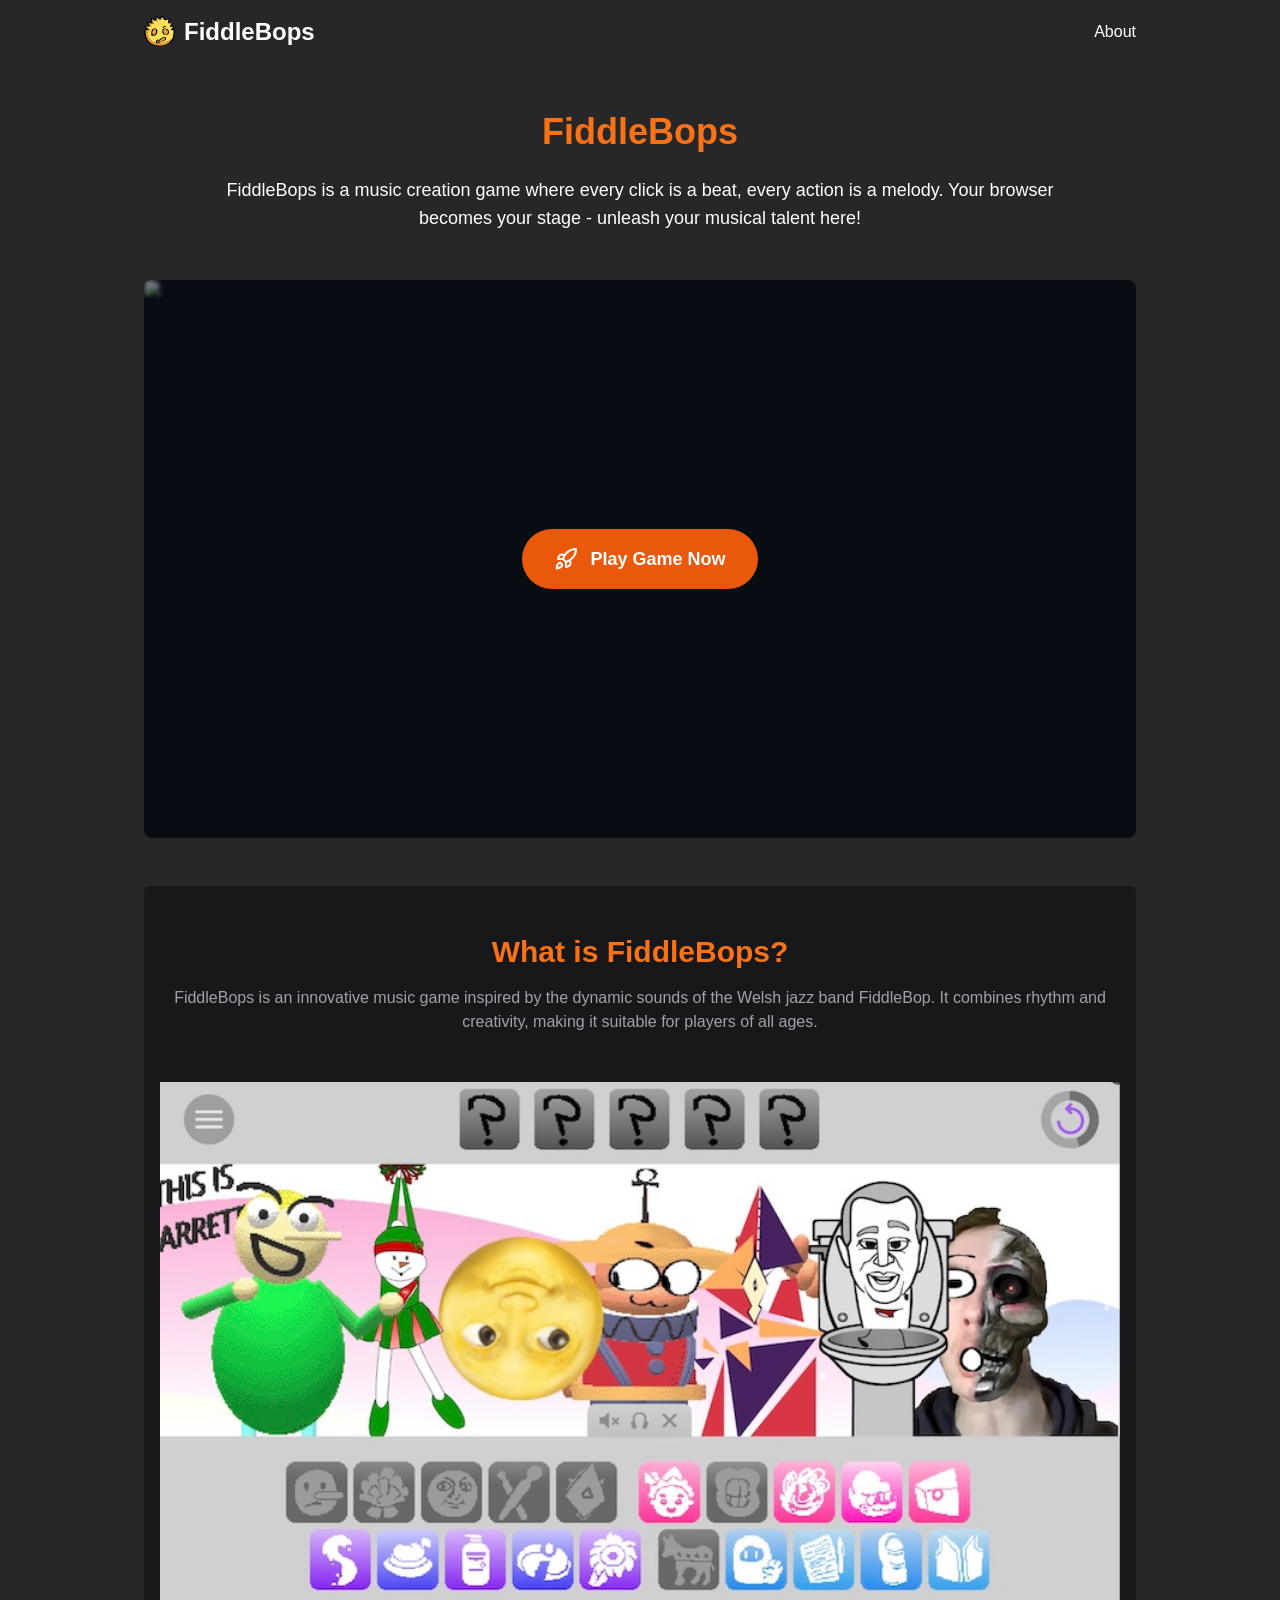
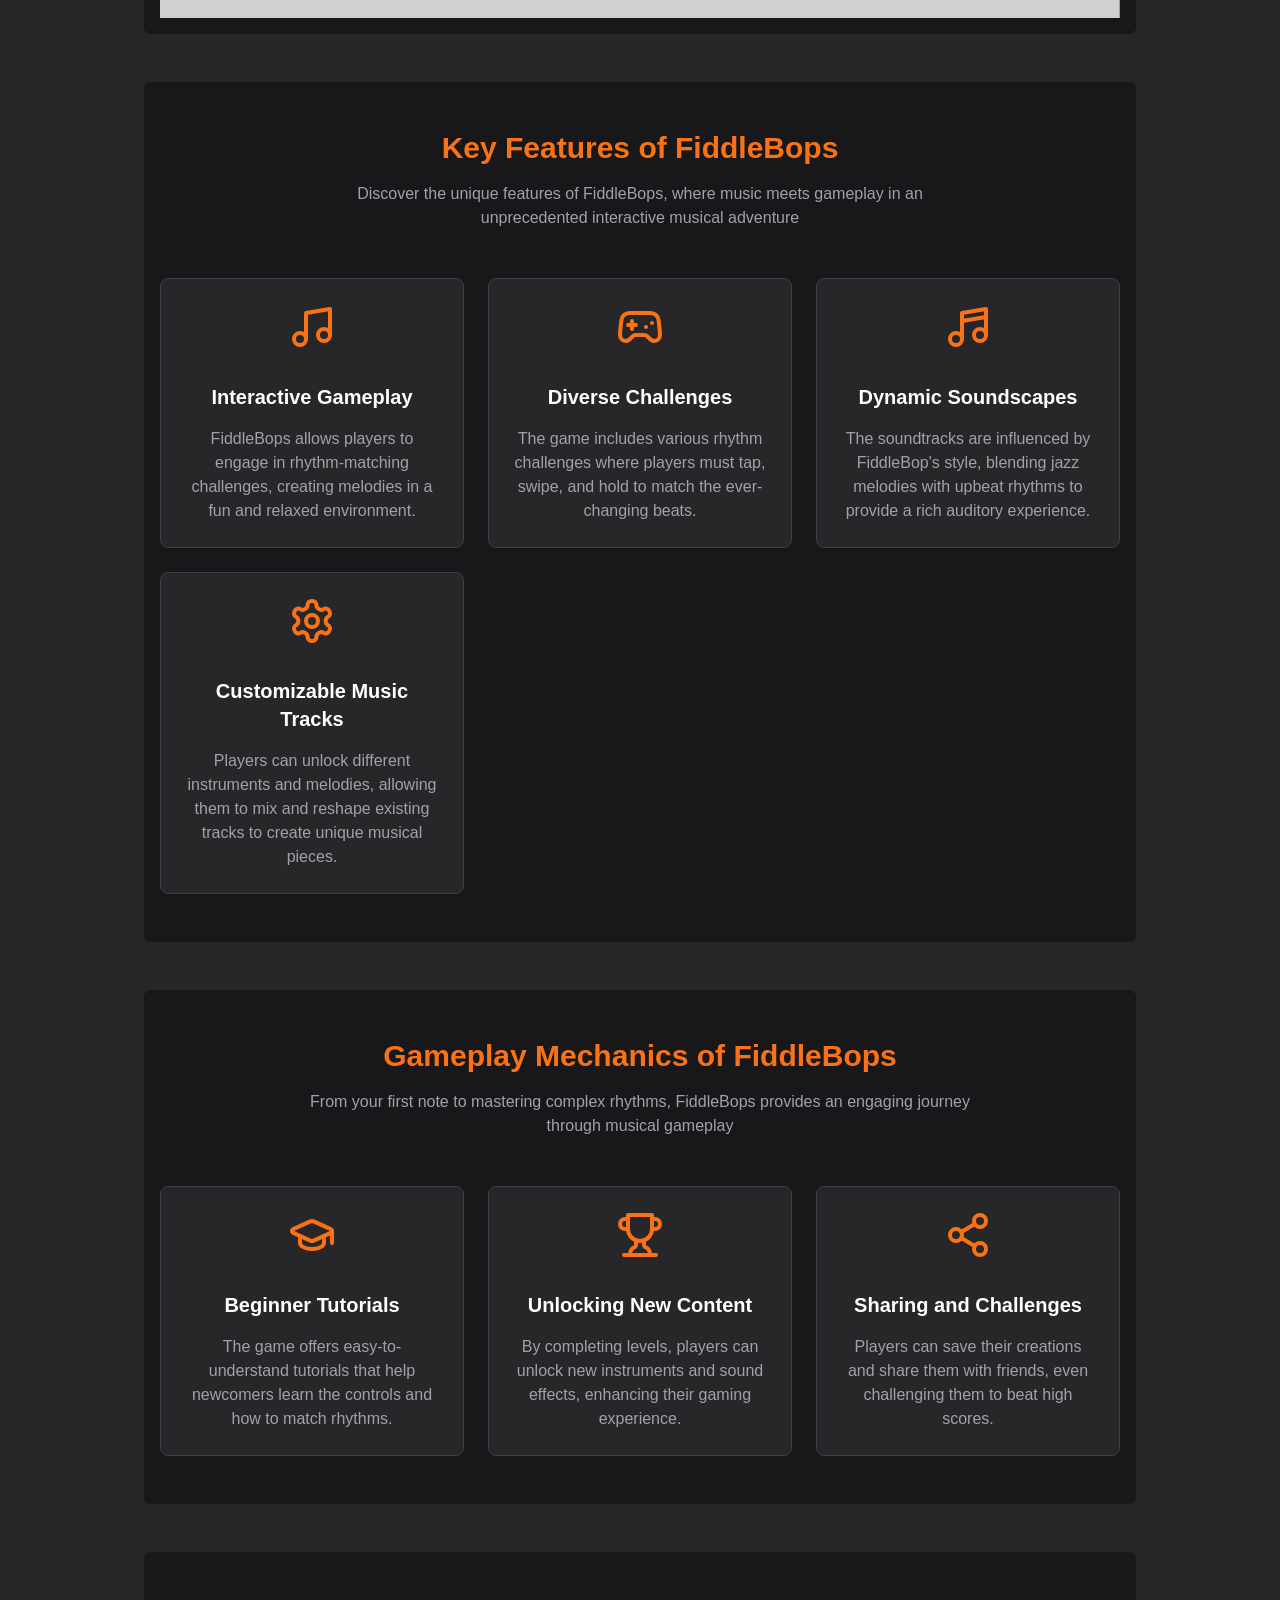
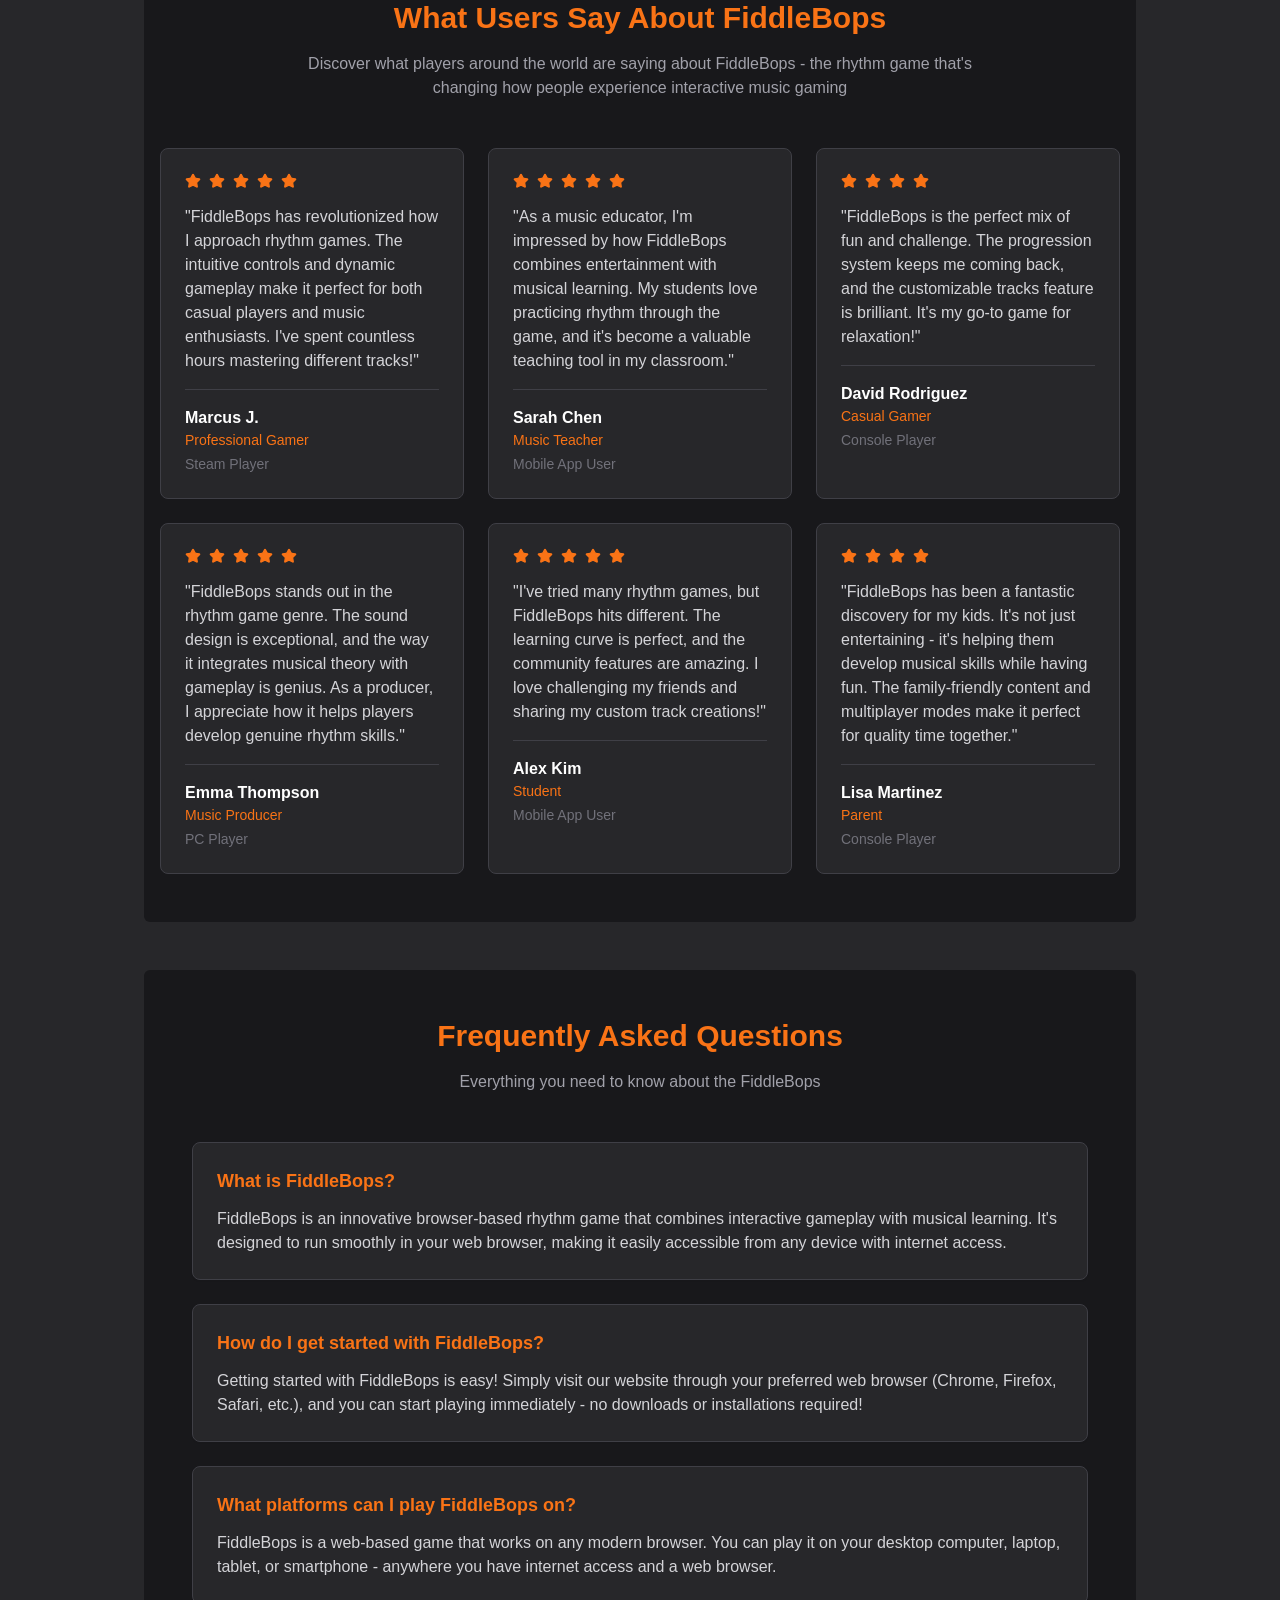
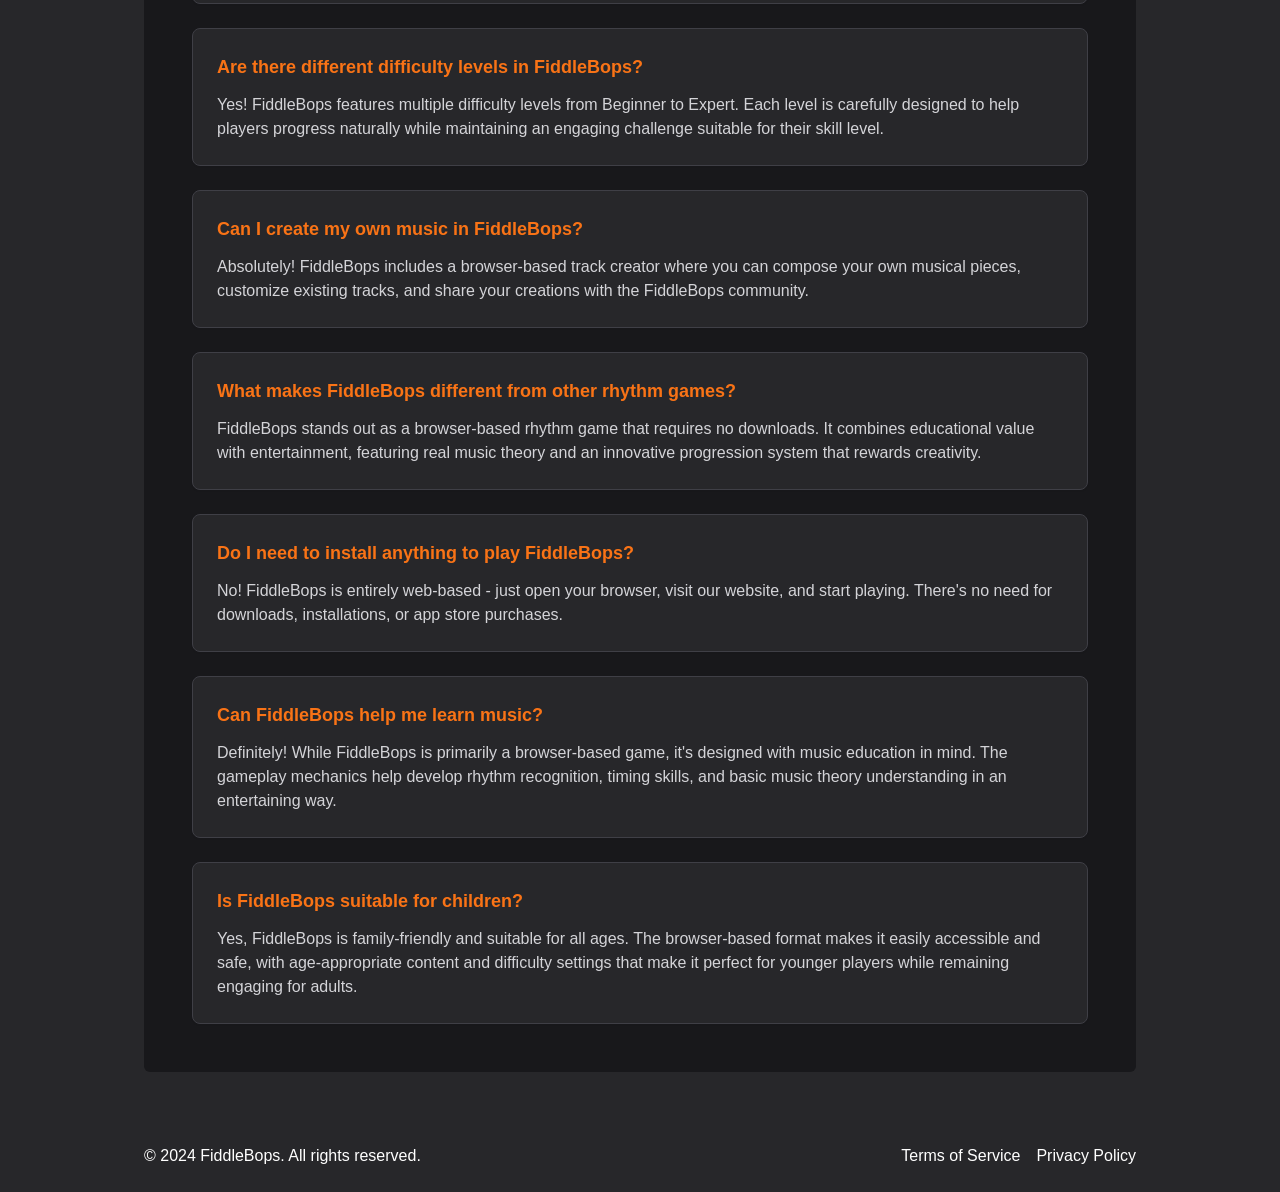
==== commit 84f2f2bf: "deploy: fiddlebops/fiddlebops@71a78b37f922414219eb88a4f1e6d924486ada6e" ====
--- a/index.html
+++ b/index.html
@@ -1,7 +1,7 @@
-<!DOCTYPE html><html lang="en"><head><meta charSet="utf-8"/><meta name="viewport" content="width=device-width, initial-scale=1"/><link rel="preload" as="image" href="/logo.svg"/><link rel="preload" as="image" href="/img/gameplay.jpg"/><link rel="stylesheet" href="/_next/static/css/b9b527a4b7ee2907.css" data-precedence="next"/><link rel="preload" as="script" fetchPriority="low" href="/_next/static/chunks/webpack-24b7e992b8509183.js"/><script src="/_next/static/chunks/90f474f1-1d8ffa70e1db7ca9.js" async=""></script><script src="/_next/static/chunks/374-cce8af7cc4fb663d.js" async=""></script><script src="/_next/static/chunks/main-app-a8e498e07a5fc59b.js" async=""></script><script src="/_next/static/chunks/406-b47cf016b8e402b6.js" async=""></script><script src="/_next/static/chunks/app/page-69d67d84d0e48a8f.js" async=""></script><script src="/_next/static/chunks/425-b7991af97af13d33.js" async=""></script><script src="/_next/static/chunks/app/layout-6f388a2c47ba189b.js" async=""></script><link rel="preload" href="https://www.googletagmanager.com/gtag/js?id=G-FW3G59E21Y" as="script"/><title>FiddleBops - Online Music Creation Game</title><meta name="description" content="Create unique beats and melodies with FiddleBops, the innovative browser-based rhythm game. Transform your clicks into music, craft your own beats, and unleash your musical creativity - no downloads required!"/><link rel="canonical" href="https://fiddlebops.github.io/"/><meta property="og:title" content="FiddleBops - Online Music Creation Game"/><meta property="og:description" content="Create unique beats and melodies with FiddleBops, the innovative browser-based rhythm game. Transform your clicks into music, craft your own beats, and unleash your musical creativity - no downloads required!"/><meta property="og:image" content="https://fiddlebops.github.io/logo.svg"/><meta property="og:image:width" content="1200"/><meta property="og:image:height" content="630"/><meta property="og:type" content="website"/><meta name="twitter:card" content="summary_large_image"/><meta name="twitter:title" content="FiddleBops - Online Music Creation Game"/><meta name="twitter:description" content="Create unique beats and melodies with FiddleBops, the innovative browser-based rhythm game. Transform your clicks into music, craft your own beats, and unleash your musical creativity - no downloads required!"/><meta name="twitter:image" content="https://fiddlebops.github.io/logo.svg"/><meta name="twitter:image:width" content="1200"/><meta name="twitter:image:height" content="630"/><script>
+<!DOCTYPE html><html lang="en"><head><meta charSet="utf-8"/><meta name="viewport" content="width=device-width, initial-scale=1"/><link rel="preload" as="image" href="/logo.svg"/><link rel="preload" as="image" href="/img/gameplay.jpg"/><link rel="stylesheet" href="/_next/static/css/6c22f595e14d1f70.css" data-precedence="next"/><link rel="preload" as="script" fetchPriority="low" href="/_next/static/chunks/webpack-24b7e992b8509183.js"/><script src="/_next/static/chunks/90f474f1-1d8ffa70e1db7ca9.js" async=""></script><script src="/_next/static/chunks/374-cce8af7cc4fb663d.js" async=""></script><script src="/_next/static/chunks/main-app-a8e498e07a5fc59b.js" async=""></script><script src="/_next/static/chunks/406-b47cf016b8e402b6.js" async=""></script><script src="/_next/static/chunks/app/page-b54d04b848a4dced.js" async=""></script><script src="/_next/static/chunks/425-b7991af97af13d33.js" async=""></script><script src="/_next/static/chunks/app/layout-6f388a2c47ba189b.js" async=""></script><link rel="preload" href="https://www.googletagmanager.com/gtag/js?id=G-FW3G59E21Y" as="script"/><title>FiddleBops - Online Music Creation Game</title><meta name="description" content="Create unique beats and melodies with FiddleBops, the innovative browser-based rhythm game. Transform your clicks into music, craft your own beats, and unleash your musical creativity - no downloads required!"/><link rel="canonical" href="https://fiddlebops.github.io/"/><meta property="og:title" content="FiddleBops - Online Music Creation Game"/><meta property="og:description" content="Create unique beats and melodies with FiddleBops, the innovative browser-based rhythm game. Transform your clicks into music, craft your own beats, and unleash your musical creativity - no downloads required!"/><meta property="og:image" content="https://fiddlebops.github.io/logo.svg"/><meta property="og:image:width" content="1200"/><meta property="og:image:height" content="630"/><meta property="og:type" content="website"/><meta name="twitter:card" content="summary_large_image"/><meta name="twitter:title" content="FiddleBops - Online Music Creation Game"/><meta name="twitter:description" content="Create unique beats and melodies with FiddleBops, the innovative browser-based rhythm game. Transform your clicks into music, craft your own beats, and unleash your musical creativity - no downloads required!"/><meta name="twitter:image" content="https://fiddlebops.github.io/logo.svg"/><meta name="twitter:image:width" content="1200"/><meta name="twitter:image:height" content="630"/><script>
               (function(c,l,a,r,i,t,y){
                 c[a]=c[a]||function(){(c[a].q=c[a].q||[]).push(arguments)};
                 t=l.createElement(r);t.async=1;t.src="https://www.clarity.ms/tag/"+i;
                 y=l.getElementsByTagName(r)[0];y.parentNode.insertBefore(t,y);
               })(window, document, "clarity", "script", "pk3xbzcs79");
-            </script><script src="/_next/static/chunks/polyfills-42372ed130431b0a.js" noModule=""></script></head><body class="bg-zinc-800 text-white antialiased"><div class="flex flex-col min-h-screen"><header class=""><div class="max-w-5xl mx-auto py-4 px-4 flex flex-row items-center justify-between"><div class="flex items-center gap-2"><a class="flex items-center gap-2 hover:opacity-80" href="/"><img src="/logo.svg" alt="Logo" class="w-8 h-8"/><span class="text-2xl font-bold">FiddleBops</span></a></div><div class="items-center gap-6"><a class="hover:underline whitespace-nowrap" href="/#about">About</a></div></div></header><main class="flex-grow w-full max-w-5xl mx-auto px-2 md:px-4"><div class="py-12 space-y-12"><section class="max-w-4xl mx-auto text-center"><h1 class="text-4xl font-bold text-orange-500 mb-6">FiddleBops</h1><p class="text-lg">FiddleBops is a music creation game where every click is a beat, every action is a melody. Your browser becomes your stage - unleash your musical talent here!</p></section><section><div id="game-container" class="relative w-full aspect-video bg-gray-900 rounded-lg overflow-hidden"><div class="relative w-full h-full"><img alt="Game preview" loading="lazy" decoding="async" data-nimg="fill" class="object-cover filter blur-[2px] hover:blur-0 transition-all duration-300" style="position:absolute;height:100%;width:100%;left:0;top:0;right:0;bottom:0;color:transparent" src="/img/fiddlebops.jpg"/><div class="absolute inset-0 bg-black/50 flex items-center justify-center"><button class="bg-orange-600 hover:bg-orange-700 text-white font-bold py-4 px-8 rounded-full transition-all duration-300 transform hover:scale-105 active:scale-95 flex items-center space-x-3"><svg xmlns="http://www.w3.org/2000/svg" width="24" height="24" viewBox="0 0 24 24" fill="none" stroke="currentColor" stroke-width="2" stroke-linecap="round" stroke-linejoin="round" class="lucide lucide-rocket h-6 w-6"><path d="M4.5 16.5c-1.5 1.26-2 5-2 5s3.74-.5 5-2c.71-.84.7-2.13-.09-2.91a2.18 2.18 0 0 0-2.91-.09z"></path><path d="m12 15-3-3a22 22 0 0 1 2-3.95A12.88 12.88 0 0 1 22 2c0 2.72-.78 7.5-6 11a22.35 22.35 0 0 1-4 2z"></path><path d="M9 12H4s.55-3.03 2-4c1.62-1.08 5 0 5 0"></path><path d="M12 15v5s3.03-.55 4-2c1.08-1.62 0-5 0-5"></path></svg><span class="text-lg">Play Game Now</span></button></div></div></div></section><section><div class="flex flex-col space-y-12 items-center justify-center" id="about"><div class="w-full pt-12 pb-4 bg-zinc-900 rounded-md"><div class="max-w-7xl mx-auto px-4"><h2 class="text-3xl font-bold text-orange-500 text-center mb-4">What is FiddleBops?</h2><div><p class="text-zinc-400 text-center mb-12">FiddleBops is an innovative music game inspired by the dynamic sounds of the Welsh jazz band FiddleBop. It combines rhythm and creativity, making it suitable for players of all ages.</p><img src="/img/gameplay.jpg" alt="FiddleBops" class="w-full h-auto"/></div></div></div></div></section><section><div class="w-full py-12 bg-zinc-900 rounded-md" id="how-to-use"><div class="max-w-7xl mx-auto px-4"><h2 class="text-3xl font-bold text-orange-500 text-center mb-4">Key Features of FiddleBops</h2><p class="text-zinc-400 text-center mb-12 max-w-2xl mx-auto">Discover the unique features of FiddleBops, where music meets gameplay in an unprecedented interactive musical adventure</p><div class="grid md:grid-cols-3 gap-6"><div class="rounded-lg text-card-foreground shadow-sm bg-zinc-800 border border-zinc-700 relative overflow-hidden group hover:border-orange-500 transition-colors"><div class="p-6"><div class="flex flex-col items-center text-center space-y-4"><div class="mb-4 transform group-hover:scale-110 transition-transform"><svg xmlns="http://www.w3.org/2000/svg" width="24" height="24" viewBox="0 0 24 24" fill="none" stroke="currentColor" stroke-width="2" stroke-linecap="round" stroke-linejoin="round" class="lucide lucide-music w-12 h-12 text-orange-500"><path d="M9 18V5l12-2v13"></path><circle cx="6" cy="18" r="3"></circle><circle cx="18" cy="16" r="3"></circle></svg></div><h3 class="text-xl font-semibold text-white">Interactive Gameplay</h3><p class="text-zinc-400">FiddleBops allows players to engage in rhythm-matching challenges, creating melodies in a fun and relaxed environment.</p></div></div></div><div class="rounded-lg text-card-foreground shadow-sm bg-zinc-800 border border-zinc-700 relative overflow-hidden group hover:border-orange-500 transition-colors"><div class="p-6"><div class="flex flex-col items-center text-center space-y-4"><div class="mb-4 transform group-hover:scale-110 transition-transform"><svg xmlns="http://www.w3.org/2000/svg" width="24" height="24" viewBox="0 0 24 24" fill="none" stroke="currentColor" stroke-width="2" stroke-linecap="round" stroke-linejoin="round" class="lucide lucide-gamepad2 w-12 h-12 text-orange-500"><line x1="6" x2="10" y1="11" y2="11"></line><line x1="8" x2="8" y1="9" y2="13"></line><line x1="15" x2="15.01" y1="12" y2="12"></line><line x1="18" x2="18.01" y1="10" y2="10"></line><path d="M17.32 5H6.68a4 4 0 0 0-3.978 3.59c-.006.052-.01.101-.017.152C2.604 9.416 2 14.456 2 16a3 3 0 0 0 3 3c1 0 1.5-.5 2-1l1.414-1.414A2 2 0 0 1 9.828 16h4.344a2 2 0 0 1 1.414.586L17 18c.5.5 1 1 2 1a3 3 0 0 0 3-3c0-1.545-.604-6.584-.685-7.258-.007-.05-.011-.1-.017-.151A4 4 0 0 0 17.32 5z"></path></svg></div><h3 class="text-xl font-semibold text-white">Diverse Challenges</h3><p class="text-zinc-400">The game includes various rhythm challenges where players must tap, swipe, and hold to match the ever-changing beats.</p></div></div></div><div class="rounded-lg text-card-foreground shadow-sm bg-zinc-800 border border-zinc-700 relative overflow-hidden group hover:border-orange-500 transition-colors"><div class="p-6"><div class="flex flex-col items-center text-center space-y-4"><div class="mb-4 transform group-hover:scale-110 transition-transform"><svg xmlns="http://www.w3.org/2000/svg" width="24" height="24" viewBox="0 0 24 24" fill="none" stroke="currentColor" stroke-width="2" stroke-linecap="round" stroke-linejoin="round" class="lucide lucide-music4 w-12 h-12 text-orange-500"><path d="M9 18V5l12-2v13"></path><path d="m9 9 12-2"></path><circle cx="6" cy="18" r="3"></circle><circle cx="18" cy="16" r="3"></circle></svg></div><h3 class="text-xl font-semibold text-white">Dynamic Soundscapes</h3><p class="text-zinc-400">The soundtracks are influenced by FiddleBop&#x27;s style, blending jazz melodies with upbeat rhythms to provide a rich auditory experience.</p></div></div></div><div class="rounded-lg text-card-foreground shadow-sm bg-zinc-800 border border-zinc-700 relative overflow-hidden group hover:border-orange-500 transition-colors"><div class="p-6"><div class="flex flex-col items-center text-center space-y-4"><div class="mb-4 transform group-hover:scale-110 transition-transform"><svg xmlns="http://www.w3.org/2000/svg" width="24" height="24" viewBox="0 0 24 24" fill="none" stroke="currentColor" stroke-width="2" stroke-linecap="round" stroke-linejoin="round" class="lucide lucide-settings w-12 h-12 text-orange-500"><path d="M12.22 2h-.44a2 2 0 0 0-2 2v.18a2 2 0 0 1-1 1.73l-.43.25a2 2 0 0 1-2 0l-.15-.08a2 2 0 0 0-2.73.73l-.22.38a2 2 0 0 0 .73 2.73l.15.1a2 2 0 0 1 1 1.72v.51a2 2 0 0 1-1 1.74l-.15.09a2 2 0 0 0-.73 2.73l.22.38a2 2 0 0 0 2.73.73l.15-.08a2 2 0 0 1 2 0l.43.25a2 2 0 0 1 1 1.73V20a2 2 0 0 0 2 2h.44a2 2 0 0 0 2-2v-.18a2 2 0 0 1 1-1.73l.43-.25a2 2 0 0 1 2 0l.15.08a2 2 0 0 0 2.73-.73l.22-.39a2 2 0 0 0-.73-2.73l-.15-.08a2 2 0 0 1-1-1.74v-.5a2 2 0 0 1 1-1.74l.15-.09a2 2 0 0 0 .73-2.73l-.22-.38a2 2 0 0 0-2.73-.73l-.15.08a2 2 0 0 1-2 0l-.43-.25a2 2 0 0 1-1-1.73V4a2 2 0 0 0-2-2z"></path><circle cx="12" cy="12" r="3"></circle></svg></div><h3 class="text-xl font-semibold text-white">Customizable Music Tracks</h3><p class="text-zinc-400">Players can unlock different instruments and melodies, allowing them to mix and reshape existing tracks to create unique musical pieces.</p></div></div></div></div></div></div></section><section><div class="w-full py-12 bg-zinc-900 rounded-md" id="how-to-use"><div class="max-w-7xl mx-auto px-4"><h2 class="text-3xl font-bold text-orange-500 text-center mb-4">Gameplay Mechanics of FiddleBops</h2><p class="text-zinc-400 text-center mb-12 max-w-2xl mx-auto">From your first note to mastering complex rhythms, FiddleBops provides an engaging journey through musical gameplay</p><div class="grid md:grid-cols-3 gap-6"><div class="rounded-lg text-card-foreground shadow-sm bg-zinc-800 border border-zinc-700 relative overflow-hidden group hover:border-orange-500 transition-colors"><div class="p-6"><div class="flex flex-col items-center text-center space-y-4"><div class="mb-4 transform group-hover:scale-110 transition-transform"><svg xmlns="http://www.w3.org/2000/svg" width="24" height="24" viewBox="0 0 24 24" fill="none" stroke="currentColor" stroke-width="2" stroke-linecap="round" stroke-linejoin="round" class="lucide lucide-graduation-cap w-12 h-12 text-orange-500"><path d="M21.42 10.922a1 1 0 0 0-.019-1.838L12.83 5.18a2 2 0 0 0-1.66 0L2.6 9.08a1 1 0 0 0 0 1.832l8.57 3.908a2 2 0 0 0 1.66 0z"></path><path d="M22 10v6"></path><path d="M6 12.5V16a6 3 0 0 0 12 0v-3.5"></path></svg></div><h3 class="text-xl font-semibold text-white">Beginner Tutorials</h3><p class="text-zinc-400">The game offers easy-to-understand tutorials that help newcomers learn the controls and how to match rhythms.</p></div></div></div><div class="rounded-lg text-card-foreground shadow-sm bg-zinc-800 border border-zinc-700 relative overflow-hidden group hover:border-orange-500 transition-colors"><div class="p-6"><div class="flex flex-col items-center text-center space-y-4"><div class="mb-4 transform group-hover:scale-110 transition-transform"><svg xmlns="http://www.w3.org/2000/svg" width="24" height="24" viewBox="0 0 24 24" fill="none" stroke="currentColor" stroke-width="2" stroke-linecap="round" stroke-linejoin="round" class="lucide lucide-trophy w-12 h-12 text-orange-500"><path d="M6 9H4.5a2.5 2.5 0 0 1 0-5H6"></path><path d="M18 9h1.5a2.5 2.5 0 0 0 0-5H18"></path><path d="M4 22h16"></path><path d="M10 14.66V17c0 .55-.47.98-.97 1.21C7.85 18.75 7 20.24 7 22"></path><path d="M14 14.66V17c0 .55.47.98.97 1.21C16.15 18.75 17 20.24 17 22"></path><path d="M18 2H6v7a6 6 0 0 0 12 0V2Z"></path></svg></div><h3 class="text-xl font-semibold text-white">Unlocking New Content</h3><p class="text-zinc-400">By completing levels, players can unlock new instruments and sound effects, enhancing their gaming experience.</p></div></div></div><div class="rounded-lg text-card-foreground shadow-sm bg-zinc-800 border border-zinc-700 relative overflow-hidden group hover:border-orange-500 transition-colors"><div class="p-6"><div class="flex flex-col items-center text-center space-y-4"><div class="mb-4 transform group-hover:scale-110 transition-transform"><svg xmlns="http://www.w3.org/2000/svg" width="24" height="24" viewBox="0 0 24 24" fill="none" stroke="currentColor" stroke-width="2" stroke-linecap="round" stroke-linejoin="round" class="lucide lucide-share2 w-12 h-12 text-orange-500"><circle cx="18" cy="5" r="3"></circle><circle cx="6" cy="12" r="3"></circle><circle cx="18" cy="19" r="3"></circle><line x1="8.59" x2="15.42" y1="13.51" y2="17.49"></line><line x1="15.41" x2="8.59" y1="6.51" y2="10.49"></line></svg></div><h3 class="text-xl font-semibold text-white">Sharing and Challenges</h3><p class="text-zinc-400">Players can save their creations and share them with friends, even challenging them to beat high scores.</p></div></div></div></div></div></div></section><section><div class="w-full py-12 bg-zinc-900 rounded-md" id="testimonials"><div class="max-w-7xl mx-auto px-4"><h2 class="text-3xl font-bold text-orange-500 text-center mb-4">What Users Say About FiddleBops</h2><p class="text-zinc-400 text-center mb-12 max-w-2xl mx-auto">Discover what players around the world are saying about FiddleBops - the rhythm game that&#x27;s changing how people experience interactive music gaming</p><div class="grid md:grid-cols-2 lg:grid-cols-3 gap-6"><div class="bg-zinc-800 rounded-lg p-6 border border-zinc-700 hover:border-orange-500 transition-colors"><div class="flex items-center gap-2 mb-4"><svg xmlns="http://www.w3.org/2000/svg" width="24" height="24" viewBox="0 0 24 24" fill="none" stroke="currentColor" stroke-width="2" stroke-linecap="round" stroke-linejoin="round" class="lucide lucide-star w-4 h-4 fill-orange-500 text-orange-500"><path d="M11.525 2.295a.53.53 0 0 1 .95 0l2.31 4.679a2.123 2.123 0 0 0 1.595 1.16l5.166.756a.53.53 0 0 1 .294.904l-3.736 3.638a2.123 2.123 0 0 0-.611 1.878l.882 5.14a.53.53 0 0 1-.771.56l-4.618-2.428a2.122 2.122 0 0 0-1.973 0L6.396 21.01a.53.53 0 0 1-.77-.56l.881-5.139a2.122 2.122 0 0 0-.611-1.879L2.16 9.795a.53.53 0 0 1 .294-.906l5.165-.755a2.122 2.122 0 0 0 1.597-1.16z"></path></svg><svg xmlns="http://www.w3.org/2000/svg" width="24" height="24" viewBox="0 0 24 24" fill="none" stroke="currentColor" stroke-width="2" stroke-linecap="round" stroke-linejoin="round" class="lucide lucide-star w-4 h-4 fill-orange-500 text-orange-500"><path d="M11.525 2.295a.53.53 0 0 1 .95 0l2.31 4.679a2.123 2.123 0 0 0 1.595 1.16l5.166.756a.53.53 0 0 1 .294.904l-3.736 3.638a2.123 2.123 0 0 0-.611 1.878l.882 5.14a.53.53 0 0 1-.771.56l-4.618-2.428a2.122 2.122 0 0 0-1.973 0L6.396 21.01a.53.53 0 0 1-.77-.56l.881-5.139a2.122 2.122 0 0 0-.611-1.879L2.16 9.795a.53.53 0 0 1 .294-.906l5.165-.755a2.122 2.122 0 0 0 1.597-1.16z"></path></svg><svg xmlns="http://www.w3.org/2000/svg" width="24" height="24" viewBox="0 0 24 24" fill="none" stroke="currentColor" stroke-width="2" stroke-linecap="round" stroke-linejoin="round" class="lucide lucide-star w-4 h-4 fill-orange-500 text-orange-500"><path d="M11.525 2.295a.53.53 0 0 1 .95 0l2.31 4.679a2.123 2.123 0 0 0 1.595 1.16l5.166.756a.53.53 0 0 1 .294.904l-3.736 3.638a2.123 2.123 0 0 0-.611 1.878l.882 5.14a.53.53 0 0 1-.771.56l-4.618-2.428a2.122 2.122 0 0 0-1.973 0L6.396 21.01a.53.53 0 0 1-.77-.56l.881-5.139a2.122 2.122 0 0 0-.611-1.879L2.16 9.795a.53.53 0 0 1 .294-.906l5.165-.755a2.122 2.122 0 0 0 1.597-1.16z"></path></svg><svg xmlns="http://www.w3.org/2000/svg" width="24" height="24" viewBox="0 0 24 24" fill="none" stroke="currentColor" stroke-width="2" stroke-linecap="round" stroke-linejoin="round" class="lucide lucide-star w-4 h-4 fill-orange-500 text-orange-500"><path d="M11.525 2.295a.53.53 0 0 1 .95 0l2.31 4.679a2.123 2.123 0 0 0 1.595 1.16l5.166.756a.53.53 0 0 1 .294.904l-3.736 3.638a2.123 2.123 0 0 0-.611 1.878l.882 5.14a.53.53 0 0 1-.771.56l-4.618-2.428a2.122 2.122 0 0 0-1.973 0L6.396 21.01a.53.53 0 0 1-.77-.56l.881-5.139a2.122 2.122 0 0 0-.611-1.879L2.16 9.795a.53.53 0 0 1 .294-.906l5.165-.755a2.122 2.122 0 0 0 1.597-1.16z"></path></svg><svg xmlns="http://www.w3.org/2000/svg" width="24" height="24" viewBox="0 0 24 24" fill="none" stroke="currentColor" stroke-width="2" stroke-linecap="round" stroke-linejoin="round" class="lucide lucide-star w-4 h-4 fill-orange-500 text-orange-500"><path d="M11.525 2.295a.53.53 0 0 1 .95 0l2.31 4.679a2.123 2.123 0 0 0 1.595 1.16l5.166.756a.53.53 0 0 1 .294.904l-3.736 3.638a2.123 2.123 0 0 0-.611 1.878l.882 5.14a.53.53 0 0 1-.771.56l-4.618-2.428a2.122 2.122 0 0 0-1.973 0L6.396 21.01a.53.53 0 0 1-.77-.56l.881-5.139a2.122 2.122 0 0 0-.611-1.879L2.16 9.795a.53.53 0 0 1 .294-.906l5.165-.755a2.122 2.122 0 0 0 1.597-1.16z"></path></svg></div><blockquote class="text-zinc-300 mb-4 min-h-[100px]">&quot;<!-- -->FiddleBops has revolutionized how I approach rhythm games. The intuitive controls and dynamic gameplay make it perfect for both casual players and music enthusiasts. I&#x27;ve spent countless hours mastering different tracks!<!-- -->&quot;</blockquote><div class="border-t border-zinc-700 pt-4"><div class="flex flex-col"><span class="font-semibold text-white">Marcus J.</span><span class="text-orange-500 text-sm">Professional Gamer</span><span class="text-sm text-zinc-500 mt-1">Steam Player</span></div></div></div><div class="bg-zinc-800 rounded-lg p-6 border border-zinc-700 hover:border-orange-500 transition-colors"><div class="flex items-center gap-2 mb-4"><svg xmlns="http://www.w3.org/2000/svg" width="24" height="24" viewBox="0 0 24 24" fill="none" stroke="currentColor" stroke-width="2" stroke-linecap="round" stroke-linejoin="round" class="lucide lucide-star w-4 h-4 fill-orange-500 text-orange-500"><path d="M11.525 2.295a.53.53 0 0 1 .95 0l2.31 4.679a2.123 2.123 0 0 0 1.595 1.16l5.166.756a.53.53 0 0 1 .294.904l-3.736 3.638a2.123 2.123 0 0 0-.611 1.878l.882 5.14a.53.53 0 0 1-.771.56l-4.618-2.428a2.122 2.122 0 0 0-1.973 0L6.396 21.01a.53.53 0 0 1-.77-.56l.881-5.139a2.122 2.122 0 0 0-.611-1.879L2.16 9.795a.53.53 0 0 1 .294-.906l5.165-.755a2.122 2.122 0 0 0 1.597-1.16z"></path></svg><svg xmlns="http://www.w3.org/2000/svg" width="24" height="24" viewBox="0 0 24 24" fill="none" stroke="currentColor" stroke-width="2" stroke-linecap="round" stroke-linejoin="round" class="lucide lucide-star w-4 h-4 fill-orange-500 text-orange-500"><path d="M11.525 2.295a.53.53 0 0 1 .95 0l2.31 4.679a2.123 2.123 0 0 0 1.595 1.16l5.166.756a.53.53 0 0 1 .294.904l-3.736 3.638a2.123 2.123 0 0 0-.611 1.878l.882 5.14a.53.53 0 0 1-.771.56l-4.618-2.428a2.122 2.122 0 0 0-1.973 0L6.396 21.01a.53.53 0 0 1-.77-.56l.881-5.139a2.122 2.122 0 0 0-.611-1.879L2.16 9.795a.53.53 0 0 1 .294-.906l5.165-.755a2.122 2.122 0 0 0 1.597-1.16z"></path></svg><svg xmlns="http://www.w3.org/2000/svg" width="24" height="24" viewBox="0 0 24 24" fill="none" stroke="currentColor" stroke-width="2" stroke-linecap="round" stroke-linejoin="round" class="lucide lucide-star w-4 h-4 fill-orange-500 text-orange-500"><path d="M11.525 2.295a.53.53 0 0 1 .95 0l2.31 4.679a2.123 2.123 0 0 0 1.595 1.16l5.166.756a.53.53 0 0 1 .294.904l-3.736 3.638a2.123 2.123 0 0 0-.611 1.878l.882 5.14a.53.53 0 0 1-.771.56l-4.618-2.428a2.122 2.122 0 0 0-1.973 0L6.396 21.01a.53.53 0 0 1-.77-.56l.881-5.139a2.122 2.122 0 0 0-.611-1.879L2.16 9.795a.53.53 0 0 1 .294-.906l5.165-.755a2.122 2.122 0 0 0 1.597-1.16z"></path></svg><svg xmlns="http://www.w3.org/2000/svg" width="24" height="24" viewBox="0 0 24 24" fill="none" stroke="currentColor" stroke-width="2" stroke-linecap="round" stroke-linejoin="round" class="lucide lucide-star w-4 h-4 fill-orange-500 text-orange-500"><path d="M11.525 2.295a.53.53 0 0 1 .95 0l2.31 4.679a2.123 2.123 0 0 0 1.595 1.16l5.166.756a.53.53 0 0 1 .294.904l-3.736 3.638a2.123 2.123 0 0 0-.611 1.878l.882 5.14a.53.53 0 0 1-.771.56l-4.618-2.428a2.122 2.122 0 0 0-1.973 0L6.396 21.01a.53.53 0 0 1-.77-.56l.881-5.139a2.122 2.122 0 0 0-.611-1.879L2.16 9.795a.53.53 0 0 1 .294-.906l5.165-.755a2.122 2.122 0 0 0 1.597-1.16z"></path></svg><svg xmlns="http://www.w3.org/2000/svg" width="24" height="24" viewBox="0 0 24 24" fill="none" stroke="currentColor" stroke-width="2" stroke-linecap="round" stroke-linejoin="round" class="lucide lucide-star w-4 h-4 fill-orange-500 text-orange-500"><path d="M11.525 2.295a.53.53 0 0 1 .95 0l2.31 4.679a2.123 2.123 0 0 0 1.595 1.16l5.166.756a.53.53 0 0 1 .294.904l-3.736 3.638a2.123 2.123 0 0 0-.611 1.878l.882 5.14a.53.53 0 0 1-.771.56l-4.618-2.428a2.122 2.122 0 0 0-1.973 0L6.396 21.01a.53.53 0 0 1-.77-.56l.881-5.139a2.122 2.122 0 0 0-.611-1.879L2.16 9.795a.53.53 0 0 1 .294-.906l5.165-.755a2.122 2.122 0 0 0 1.597-1.16z"></path></svg></div><blockquote class="text-zinc-300 mb-4 min-h-[100px]">&quot;<!-- -->As a music educator, I&#x27;m impressed by how FiddleBops combines entertainment with musical learning. My students love practicing rhythm through the game, and it&#x27;s become a valuable teaching tool in my classroom.<!-- -->&quot;</blockquote><div class="border-t border-zinc-700 pt-4"><div class="flex flex-col"><span class="font-semibold text-white">Sarah Chen</span><span class="text-orange-500 text-sm">Music Teacher</span><span class="text-sm text-zinc-500 mt-1">Mobile App User</span></div></div></div><div class="bg-zinc-800 rounded-lg p-6 border border-zinc-700 hover:border-orange-500 transition-colors"><div class="flex items-center gap-2 mb-4"><svg xmlns="http://www.w3.org/2000/svg" width="24" height="24" viewBox="0 0 24 24" fill="none" stroke="currentColor" stroke-width="2" stroke-linecap="round" stroke-linejoin="round" class="lucide lucide-star w-4 h-4 fill-orange-500 text-orange-500"><path d="M11.525 2.295a.53.53 0 0 1 .95 0l2.31 4.679a2.123 2.123 0 0 0 1.595 1.16l5.166.756a.53.53 0 0 1 .294.904l-3.736 3.638a2.123 2.123 0 0 0-.611 1.878l.882 5.14a.53.53 0 0 1-.771.56l-4.618-2.428a2.122 2.122 0 0 0-1.973 0L6.396 21.01a.53.53 0 0 1-.77-.56l.881-5.139a2.122 2.122 0 0 0-.611-1.879L2.16 9.795a.53.53 0 0 1 .294-.906l5.165-.755a2.122 2.122 0 0 0 1.597-1.16z"></path></svg><svg xmlns="http://www.w3.org/2000/svg" width="24" height="24" viewBox="0 0 24 24" fill="none" stroke="currentColor" stroke-width="2" stroke-linecap="round" stroke-linejoin="round" class="lucide lucide-star w-4 h-4 fill-orange-500 text-orange-500"><path d="M11.525 2.295a.53.53 0 0 1 .95 0l2.31 4.679a2.123 2.123 0 0 0 1.595 1.16l5.166.756a.53.53 0 0 1 .294.904l-3.736 3.638a2.123 2.123 0 0 0-.611 1.878l.882 5.14a.53.53 0 0 1-.771.56l-4.618-2.428a2.122 2.122 0 0 0-1.973 0L6.396 21.01a.53.53 0 0 1-.77-.56l.881-5.139a2.122 2.122 0 0 0-.611-1.879L2.16 9.795a.53.53 0 0 1 .294-.906l5.165-.755a2.122 2.122 0 0 0 1.597-1.16z"></path></svg><svg xmlns="http://www.w3.org/2000/svg" width="24" height="24" viewBox="0 0 24 24" fill="none" stroke="currentColor" stroke-width="2" stroke-linecap="round" stroke-linejoin="round" class="lucide lucide-star w-4 h-4 fill-orange-500 text-orange-500"><path d="M11.525 2.295a.53.53 0 0 1 .95 0l2.31 4.679a2.123 2.123 0 0 0 1.595 1.16l5.166.756a.53.53 0 0 1 .294.904l-3.736 3.638a2.123 2.123 0 0 0-.611 1.878l.882 5.14a.53.53 0 0 1-.771.56l-4.618-2.428a2.122 2.122 0 0 0-1.973 0L6.396 21.01a.53.53 0 0 1-.77-.56l.881-5.139a2.122 2.122 0 0 0-.611-1.879L2.16 9.795a.53.53 0 0 1 .294-.906l5.165-.755a2.122 2.122 0 0 0 1.597-1.16z"></path></svg><svg xmlns="http://www.w3.org/2000/svg" width="24" height="24" viewBox="0 0 24 24" fill="none" stroke="currentColor" stroke-width="2" stroke-linecap="round" stroke-linejoin="round" class="lucide lucide-star w-4 h-4 fill-orange-500 text-orange-500"><path d="M11.525 2.295a.53.53 0 0 1 .95 0l2.31 4.679a2.123 2.123 0 0 0 1.595 1.16l5.166.756a.53.53 0 0 1 .294.904l-3.736 3.638a2.123 2.123 0 0 0-.611 1.878l.882 5.14a.53.53 0 0 1-.771.56l-4.618-2.428a2.122 2.122 0 0 0-1.973 0L6.396 21.01a.53.53 0 0 1-.77-.56l.881-5.139a2.122 2.122 0 0 0-.611-1.879L2.16 9.795a.53.53 0 0 1 .294-.906l5.165-.755a2.122 2.122 0 0 0 1.597-1.16z"></path></svg></div><blockquote class="text-zinc-300 mb-4 min-h-[100px]">&quot;<!-- -->FiddleBops is the perfect mix of fun and challenge. The progression system keeps me coming back, and the customizable tracks feature is brilliant. It&#x27;s my go-to game for relaxation!<!-- -->&quot;</blockquote><div class="border-t border-zinc-700 pt-4"><div class="flex flex-col"><span class="font-semibold text-white">David Rodriguez</span><span class="text-orange-500 text-sm">Casual Gamer</span><span class="text-sm text-zinc-500 mt-1">Console Player</span></div></div></div><div class="bg-zinc-800 rounded-lg p-6 border border-zinc-700 hover:border-orange-500 transition-colors"><div class="flex items-center gap-2 mb-4"><svg xmlns="http://www.w3.org/2000/svg" width="24" height="24" viewBox="0 0 24 24" fill="none" stroke="currentColor" stroke-width="2" stroke-linecap="round" stroke-linejoin="round" class="lucide lucide-star w-4 h-4 fill-orange-500 text-orange-500"><path d="M11.525 2.295a.53.53 0 0 1 .95 0l2.31 4.679a2.123 2.123 0 0 0 1.595 1.16l5.166.756a.53.53 0 0 1 .294.904l-3.736 3.638a2.123 2.123 0 0 0-.611 1.878l.882 5.14a.53.53 0 0 1-.771.56l-4.618-2.428a2.122 2.122 0 0 0-1.973 0L6.396 21.01a.53.53 0 0 1-.77-.56l.881-5.139a2.122 2.122 0 0 0-.611-1.879L2.16 9.795a.53.53 0 0 1 .294-.906l5.165-.755a2.122 2.122 0 0 0 1.597-1.16z"></path></svg><svg xmlns="http://www.w3.org/2000/svg" width="24" height="24" viewBox="0 0 24 24" fill="none" stroke="currentColor" stroke-width="2" stroke-linecap="round" stroke-linejoin="round" class="lucide lucide-star w-4 h-4 fill-orange-500 text-orange-500"><path d="M11.525 2.295a.53.53 0 0 1 .95 0l2.31 4.679a2.123 2.123 0 0 0 1.595 1.16l5.166.756a.53.53 0 0 1 .294.904l-3.736 3.638a2.123 2.123 0 0 0-.611 1.878l.882 5.14a.53.53 0 0 1-.771.56l-4.618-2.428a2.122 2.122 0 0 0-1.973 0L6.396 21.01a.53.53 0 0 1-.77-.56l.881-5.139a2.122 2.122 0 0 0-.611-1.879L2.16 9.795a.53.53 0 0 1 .294-.906l5.165-.755a2.122 2.122 0 0 0 1.597-1.16z"></path></svg><svg xmlns="http://www.w3.org/2000/svg" width="24" height="24" viewBox="0 0 24 24" fill="none" stroke="currentColor" stroke-width="2" stroke-linecap="round" stroke-linejoin="round" class="lucide lucide-star w-4 h-4 fill-orange-500 text-orange-500"><path d="M11.525 2.295a.53.53 0 0 1 .95 0l2.31 4.679a2.123 2.123 0 0 0 1.595 1.16l5.166.756a.53.53 0 0 1 .294.904l-3.736 3.638a2.123 2.123 0 0 0-.611 1.878l.882 5.14a.53.53 0 0 1-.771.56l-4.618-2.428a2.122 2.122 0 0 0-1.973 0L6.396 21.01a.53.53 0 0 1-.77-.56l.881-5.139a2.122 2.122 0 0 0-.611-1.879L2.16 9.795a.53.53 0 0 1 .294-.906l5.165-.755a2.122 2.122 0 0 0 1.597-1.16z"></path></svg><svg xmlns="http://www.w3.org/2000/svg" width="24" height="24" viewBox="0 0 24 24" fill="none" stroke="currentColor" stroke-width="2" stroke-linecap="round" stroke-linejoin="round" class="lucide lucide-star w-4 h-4 fill-orange-500 text-orange-500"><path d="M11.525 2.295a.53.53 0 0 1 .95 0l2.31 4.679a2.123 2.123 0 0 0 1.595 1.16l5.166.756a.53.53 0 0 1 .294.904l-3.736 3.638a2.123 2.123 0 0 0-.611 1.878l.882 5.14a.53.53 0 0 1-.771.56l-4.618-2.428a2.122 2.122 0 0 0-1.973 0L6.396 21.01a.53.53 0 0 1-.77-.56l.881-5.139a2.122 2.122 0 0 0-.611-1.879L2.16 9.795a.53.53 0 0 1 .294-.906l5.165-.755a2.122 2.122 0 0 0 1.597-1.16z"></path></svg><svg xmlns="http://www.w3.org/2000/svg" width="24" height="24" viewBox="0 0 24 24" fill="none" stroke="currentColor" stroke-width="2" stroke-linecap="round" stroke-linejoin="round" class="lucide lucide-star w-4 h-4 fill-orange-500 text-orange-500"><path d="M11.525 2.295a.53.53 0 0 1 .95 0l2.31 4.679a2.123 2.123 0 0 0 1.595 1.16l5.166.756a.53.53 0 0 1 .294.904l-3.736 3.638a2.123 2.123 0 0 0-.611 1.878l.882 5.14a.53.53 0 0 1-.771.56l-4.618-2.428a2.122 2.122 0 0 0-1.973 0L6.396 21.01a.53.53 0 0 1-.77-.56l.881-5.139a2.122 2.122 0 0 0-.611-1.879L2.16 9.795a.53.53 0 0 1 .294-.906l5.165-.755a2.122 2.122 0 0 0 1.597-1.16z"></path></svg></div><blockquote class="text-zinc-300 mb-4 min-h-[100px]">&quot;<!-- -->FiddleBops stands out in the rhythm game genre. The sound design is exceptional, and the way it integrates musical theory with gameplay is genius. As a producer, I appreciate how it helps players develop genuine rhythm skills.<!-- -->&quot;</blockquote><div class="border-t border-zinc-700 pt-4"><div class="flex flex-col"><span class="font-semibold text-white">Emma Thompson</span><span class="text-orange-500 text-sm">Music Producer</span><span class="text-sm text-zinc-500 mt-1">PC Player</span></div></div></div><div class="bg-zinc-800 rounded-lg p-6 border border-zinc-700 hover:border-orange-500 transition-colors"><div class="flex items-center gap-2 mb-4"><svg xmlns="http://www.w3.org/2000/svg" width="24" height="24" viewBox="0 0 24 24" fill="none" stroke="currentColor" stroke-width="2" stroke-linecap="round" stroke-linejoin="round" class="lucide lucide-star w-4 h-4 fill-orange-500 text-orange-500"><path d="M11.525 2.295a.53.53 0 0 1 .95 0l2.31 4.679a2.123 2.123 0 0 0 1.595 1.16l5.166.756a.53.53 0 0 1 .294.904l-3.736 3.638a2.123 2.123 0 0 0-.611 1.878l.882 5.14a.53.53 0 0 1-.771.56l-4.618-2.428a2.122 2.122 0 0 0-1.973 0L6.396 21.01a.53.53 0 0 1-.77-.56l.881-5.139a2.122 2.122 0 0 0-.611-1.879L2.16 9.795a.53.53 0 0 1 .294-.906l5.165-.755a2.122 2.122 0 0 0 1.597-1.16z"></path></svg><svg xmlns="http://www.w3.org/2000/svg" width="24" height="24" viewBox="0 0 24 24" fill="none" stroke="currentColor" stroke-width="2" stroke-linecap="round" stroke-linejoin="round" class="lucide lucide-star w-4 h-4 fill-orange-500 text-orange-500"><path d="M11.525 2.295a.53.53 0 0 1 .95 0l2.31 4.679a2.123 2.123 0 0 0 1.595 1.16l5.166.756a.53.53 0 0 1 .294.904l-3.736 3.638a2.123 2.123 0 0 0-.611 1.878l.882 5.14a.53.53 0 0 1-.771.56l-4.618-2.428a2.122 2.122 0 0 0-1.973 0L6.396 21.01a.53.53 0 0 1-.77-.56l.881-5.139a2.122 2.122 0 0 0-.611-1.879L2.16 9.795a.53.53 0 0 1 .294-.906l5.165-.755a2.122 2.122 0 0 0 1.597-1.16z"></path></svg><svg xmlns="http://www.w3.org/2000/svg" width="24" height="24" viewBox="0 0 24 24" fill="none" stroke="currentColor" stroke-width="2" stroke-linecap="round" stroke-linejoin="round" class="lucide lucide-star w-4 h-4 fill-orange-500 text-orange-500"><path d="M11.525 2.295a.53.53 0 0 1 .95 0l2.31 4.679a2.123 2.123 0 0 0 1.595 1.16l5.166.756a.53.53 0 0 1 .294.904l-3.736 3.638a2.123 2.123 0 0 0-.611 1.878l.882 5.14a.53.53 0 0 1-.771.56l-4.618-2.428a2.122 2.122 0 0 0-1.973 0L6.396 21.01a.53.53 0 0 1-.77-.56l.881-5.139a2.122 2.122 0 0 0-.611-1.879L2.16 9.795a.53.53 0 0 1 .294-.906l5.165-.755a2.122 2.122 0 0 0 1.597-1.16z"></path></svg><svg xmlns="http://www.w3.org/2000/svg" width="24" height="24" viewBox="0 0 24 24" fill="none" stroke="currentColor" stroke-width="2" stroke-linecap="round" stroke-linejoin="round" class="lucide lucide-star w-4 h-4 fill-orange-500 text-orange-500"><path d="M11.525 2.295a.53.53 0 0 1 .95 0l2.31 4.679a2.123 2.123 0 0 0 1.595 1.16l5.166.756a.53.53 0 0 1 .294.904l-3.736 3.638a2.123 2.123 0 0 0-.611 1.878l.882 5.14a.53.53 0 0 1-.771.56l-4.618-2.428a2.122 2.122 0 0 0-1.973 0L6.396 21.01a.53.53 0 0 1-.77-.56l.881-5.139a2.122 2.122 0 0 0-.611-1.879L2.16 9.795a.53.53 0 0 1 .294-.906l5.165-.755a2.122 2.122 0 0 0 1.597-1.16z"></path></svg><svg xmlns="http://www.w3.org/2000/svg" width="24" height="24" viewBox="0 0 24 24" fill="none" stroke="currentColor" stroke-width="2" stroke-linecap="round" stroke-linejoin="round" class="lucide lucide-star w-4 h-4 fill-orange-500 text-orange-500"><path d="M11.525 2.295a.53.53 0 0 1 .95 0l2.31 4.679a2.123 2.123 0 0 0 1.595 1.16l5.166.756a.53.53 0 0 1 .294.904l-3.736 3.638a2.123 2.123 0 0 0-.611 1.878l.882 5.14a.53.53 0 0 1-.771.56l-4.618-2.428a2.122 2.122 0 0 0-1.973 0L6.396 21.01a.53.53 0 0 1-.77-.56l.881-5.139a2.122 2.122 0 0 0-.611-1.879L2.16 9.795a.53.53 0 0 1 .294-.906l5.165-.755a2.122 2.122 0 0 0 1.597-1.16z"></path></svg></div><blockquote class="text-zinc-300 mb-4 min-h-[100px]">&quot;<!-- -->I&#x27;ve tried many rhythm games, but FiddleBops hits different. The learning curve is perfect, and the community features are amazing. I love challenging my friends and sharing my custom track creations!<!-- -->&quot;</blockquote><div class="border-t border-zinc-700 pt-4"><div class="flex flex-col"><span class="font-semibold text-white">Alex Kim</span><span class="text-orange-500 text-sm">Student</span><span class="text-sm text-zinc-500 mt-1">Mobile App User</span></div></div></div><div class="bg-zinc-800 rounded-lg p-6 border border-zinc-700 hover:border-orange-500 transition-colors"><div class="flex items-center gap-2 mb-4"><svg xmlns="http://www.w3.org/2000/svg" width="24" height="24" viewBox="0 0 24 24" fill="none" stroke="currentColor" stroke-width="2" stroke-linecap="round" stroke-linejoin="round" class="lucide lucide-star w-4 h-4 fill-orange-500 text-orange-500"><path d="M11.525 2.295a.53.53 0 0 1 .95 0l2.31 4.679a2.123 2.123 0 0 0 1.595 1.16l5.166.756a.53.53 0 0 1 .294.904l-3.736 3.638a2.123 2.123 0 0 0-.611 1.878l.882 5.14a.53.53 0 0 1-.771.56l-4.618-2.428a2.122 2.122 0 0 0-1.973 0L6.396 21.01a.53.53 0 0 1-.77-.56l.881-5.139a2.122 2.122 0 0 0-.611-1.879L2.16 9.795a.53.53 0 0 1 .294-.906l5.165-.755a2.122 2.122 0 0 0 1.597-1.16z"></path></svg><svg xmlns="http://www.w3.org/2000/svg" width="24" height="24" viewBox="0 0 24 24" fill="none" stroke="currentColor" stroke-width="2" stroke-linecap="round" stroke-linejoin="round" class="lucide lucide-star w-4 h-4 fill-orange-500 text-orange-500"><path d="M11.525 2.295a.53.53 0 0 1 .95 0l2.31 4.679a2.123 2.123 0 0 0 1.595 1.16l5.166.756a.53.53 0 0 1 .294.904l-3.736 3.638a2.123 2.123 0 0 0-.611 1.878l.882 5.14a.53.53 0 0 1-.771.56l-4.618-2.428a2.122 2.122 0 0 0-1.973 0L6.396 21.01a.53.53 0 0 1-.77-.56l.881-5.139a2.122 2.122 0 0 0-.611-1.879L2.16 9.795a.53.53 0 0 1 .294-.906l5.165-.755a2.122 2.122 0 0 0 1.597-1.16z"></path></svg><svg xmlns="http://www.w3.org/2000/svg" width="24" height="24" viewBox="0 0 24 24" fill="none" stroke="currentColor" stroke-width="2" stroke-linecap="round" stroke-linejoin="round" class="lucide lucide-star w-4 h-4 fill-orange-500 text-orange-500"><path d="M11.525 2.295a.53.53 0 0 1 .95 0l2.31 4.679a2.123 2.123 0 0 0 1.595 1.16l5.166.756a.53.53 0 0 1 .294.904l-3.736 3.638a2.123 2.123 0 0 0-.611 1.878l.882 5.14a.53.53 0 0 1-.771.56l-4.618-2.428a2.122 2.122 0 0 0-1.973 0L6.396 21.01a.53.53 0 0 1-.77-.56l.881-5.139a2.122 2.122 0 0 0-.611-1.879L2.16 9.795a.53.53 0 0 1 .294-.906l5.165-.755a2.122 2.122 0 0 0 1.597-1.16z"></path></svg><svg xmlns="http://www.w3.org/2000/svg" width="24" height="24" viewBox="0 0 24 24" fill="none" stroke="currentColor" stroke-width="2" stroke-linecap="round" stroke-linejoin="round" class="lucide lucide-star w-4 h-4 fill-orange-500 text-orange-500"><path d="M11.525 2.295a.53.53 0 0 1 .95 0l2.31 4.679a2.123 2.123 0 0 0 1.595 1.16l5.166.756a.53.53 0 0 1 .294.904l-3.736 3.638a2.123 2.123 0 0 0-.611 1.878l.882 5.14a.53.53 0 0 1-.771.56l-4.618-2.428a2.122 2.122 0 0 0-1.973 0L6.396 21.01a.53.53 0 0 1-.77-.56l.881-5.139a2.122 2.122 0 0 0-.611-1.879L2.16 9.795a.53.53 0 0 1 .294-.906l5.165-.755a2.122 2.122 0 0 0 1.597-1.16z"></path></svg></div><blockquote class="text-zinc-300 mb-4 min-h-[100px]">&quot;<!-- -->FiddleBops has been a fantastic discovery for my kids. It&#x27;s not just entertaining - it&#x27;s helping them develop musical skills while having fun. The family-friendly content and multiplayer modes make it perfect for quality time together.<!-- -->&quot;</blockquote><div class="border-t border-zinc-700 pt-4"><div class="flex flex-col"><span class="font-semibold text-white">Lisa Martinez</span><span class="text-orange-500 text-sm">Parent</span><span class="text-sm text-zinc-500 mt-1">Console Player</span></div></div></div></div></div></div></section><section><section class="w-full py-12 bg-zinc-900 rounded-md" id="faq"><div class="max-w-7xl mx-auto px-4"><h2 class="text-3xl font-bold text-orange-500 text-center mb-4">Frequently Asked Questions</h2><p class="text-zinc-400 text-center mb-12 max-w-2xl mx-auto">Everything you need to know about the FiddleBops</p><div class="max-w-4xl mx-auto grid gap-6"><div class="rounded-lg text-card-foreground shadow-sm bg-zinc-800 border border-zinc-700 p-6 hover:border-orange-500 transition-colors"><h3 class="text-lg font-semibold text-orange-500 mb-3">What is FiddleBops?</h3><p class="text-zinc-300">FiddleBops is an innovative browser-based rhythm game that combines interactive gameplay with musical learning. It&#x27;s designed to run smoothly in your web browser, making it easily accessible from any device with internet access.</p></div><div class="rounded-lg text-card-foreground shadow-sm bg-zinc-800 border border-zinc-700 p-6 hover:border-orange-500 transition-colors"><h3 class="text-lg font-semibold text-orange-500 mb-3">How do I get started with FiddleBops?</h3><p class="text-zinc-300">Getting started with FiddleBops is easy! Simply visit our website through your preferred web browser (Chrome, Firefox, Safari, etc.), and you can start playing immediately - no downloads or installations required!</p></div><div class="rounded-lg text-card-foreground shadow-sm bg-zinc-800 border border-zinc-700 p-6 hover:border-orange-500 transition-colors"><h3 class="text-lg font-semibold text-orange-500 mb-3">What platforms can I play FiddleBops on?</h3><p class="text-zinc-300">FiddleBops is a web-based game that works on any modern browser. You can play it on your desktop computer, laptop, tablet, or smartphone - anywhere you have internet access and a web browser.</p></div><div class="rounded-lg text-card-foreground shadow-sm bg-zinc-800 border border-zinc-700 p-6 hover:border-orange-500 transition-colors"><h3 class="text-lg font-semibold text-orange-500 mb-3">Are there different difficulty levels in FiddleBops?</h3><p class="text-zinc-300">Yes! FiddleBops features multiple difficulty levels from Beginner to Expert. Each level is carefully designed to help players progress naturally while maintaining an engaging challenge suitable for their skill level.</p></div><div class="rounded-lg text-card-foreground shadow-sm bg-zinc-800 border border-zinc-700 p-6 hover:border-orange-500 transition-colors"><h3 class="text-lg font-semibold text-orange-500 mb-3">Can I create my own music in FiddleBops?</h3><p class="text-zinc-300">Absolutely! FiddleBops includes a browser-based track creator where you can compose your own musical pieces, customize existing tracks, and share your creations with the FiddleBops community.</p></div><div class="rounded-lg text-card-foreground shadow-sm bg-zinc-800 border border-zinc-700 p-6 hover:border-orange-500 transition-colors"><h3 class="text-lg font-semibold text-orange-500 mb-3">What makes FiddleBops different from other rhythm games?</h3><p class="text-zinc-300">FiddleBops stands out as a browser-based rhythm game that requires no downloads. It combines educational value with entertainment, featuring real music theory and an innovative progression system that rewards creativity.</p></div><div class="rounded-lg text-card-foreground shadow-sm bg-zinc-800 border border-zinc-700 p-6 hover:border-orange-500 transition-colors"><h3 class="text-lg font-semibold text-orange-500 mb-3">Do I need to install anything to play FiddleBops?</h3><p class="text-zinc-300">No! FiddleBops is entirely web-based - just open your browser, visit our website, and start playing. There&#x27;s no need for downloads, installations, or app store purchases.</p></div><div class="rounded-lg text-card-foreground shadow-sm bg-zinc-800 border border-zinc-700 p-6 hover:border-orange-500 transition-colors"><h3 class="text-lg font-semibold text-orange-500 mb-3">Can FiddleBops help me learn music?</h3><p class="text-zinc-300">Definitely! While FiddleBops is primarily a browser-based game, it&#x27;s designed with music education in mind. The gameplay mechanics help develop rhythm recognition, timing skills, and basic music theory understanding in an entertaining way.</p></div><div class="rounded-lg text-card-foreground shadow-sm bg-zinc-800 border border-zinc-700 p-6 hover:border-orange-500 transition-colors"><h3 class="text-lg font-semibold text-orange-500 mb-3">Is FiddleBops suitable for children?</h3><p class="text-zinc-300">Yes, FiddleBops is family-friendly and suitable for all ages. The browser-based format makes it easily accessible and safe, with age-appropriate content and difficulty settings that make it perfect for younger players while remaining engaging for adults.</p></div></div></div></section></section></div></main><footer class=""><div class="max-w-5xl mx-auto px-4 py-6"><div class="flex flex-col md:flex-row justify-between items-center"><div class="mb-4 md:mb-0"><p>© <!-- -->2024<!-- --> FiddleBops. All rights reserved.</p></div><nav><ul class="flex space-x-4"><li><a class="hover:underline" href="/terms">Terms of Service</a></li><li><a class="hover:underline" href="/privacy">Privacy Policy</a></li></ul></nav></div></div></footer></div><script src="/_next/static/chunks/webpack-24b7e992b8509183.js" async=""></script><script>(self.__next_f=self.__next_f||[]).push([0]);self.__next_f.push([2,null])</script><script>self.__next_f.push([1,"1:HL[\"/_next/static/css/b9b527a4b7ee2907.css\",\"style\"]\n"])</script><script>self.__next_f.push([1,"2:I[2578,[],\"\"]\n4:I[950,[\"406\",\"static/chunks/406-b47cf016b8e402b6.js\",\"931\",\"static/chunks/app/page-69d67d84d0e48a8f.js\"],\"default\"]\n5:I[2516,[\"425\",\"static/chunks/425-b7991af97af13d33.js\",\"185\",\"static/chunks/app/layout-6f388a2c47ba189b.js\"],\"GoogleAnalytics\"]\n6:I[2018,[\"425\",\"static/chunks/425-b7991af97af13d33.js\",\"185\",\"static/chunks/app/layout-6f388a2c47ba189b.js\"],\"\"]\n7:I[6115,[\"425\",\"static/chunks/425-b7991af97af13d33.js\",\"185\",\"static/chunks/app/layout-6f388a2c47ba189b.js\"],\"\"]\n8:I[1825,[],\"\"]\n9:I[3140,[],\"\"]\nb:I[6877,[],\"\"]\nc:[]\n"])</script><script>self.__next_f.push([1,"0:[\"$\",\"$L2\",null,{\"buildId\":\"fuGIIQxDVlFGg8Mdrcz3J\",\"assetPrefix\":\"\",\"urlParts\":[\"\",\"\"],\"initialTree\":[\"\",{\"children\":[\"__PAGE__\",{}]},\"$undefined\",\"$undefined\",true],\"initialSeedData\":[\"\",{\"children\":[\"__PAGE__\",{},[[\"$L3\",[\"$\",\"div\",null,{\"className\":\"py-12 space-y-12\",\"children\":[[\"$\",\"section\",null,{\"className\":\"max-w-4xl mx-auto text-center\",\"children\":[[\"$\",\"h1\",null,{\"className\":\"text-4xl font-bold text-orange-500 mb-6\",\"children\":\"FiddleBops\"}],[\"$\",\"p\",null,{\"className\":\"text-lg\",\"children\":\"FiddleBops is a music creation game where every click is a beat, every action is a melody. Your browser becomes your stage - unleash your musical talent here!\"}]]}],[\"$\",\"section\",null,{\"children\":[\"$\",\"$L4\",null,{\"gameData\":{\"name\":\"\",\"title\":\"\",\"description\":\"\",\"slug\":\"\",\"img\":\"fiddlebops.jpg\",\"url\":\"https://fiddlebops.github.io/fiddlebops/index.html\",\"date\":\"2024-12-25\"}}]}],[\"$\",\"section\",null,{\"children\":[\"$\",\"div\",null,{\"className\":\"flex flex-col space-y-12 items-center justify-center\",\"id\":\"about\",\"children\":[\"$\",\"div\",null,{\"className\":\"w-full pt-12 pb-4 bg-zinc-900 rounded-md\",\"children\":[\"$\",\"div\",null,{\"className\":\"max-w-7xl mx-auto px-4\",\"children\":[[\"$\",\"h2\",null,{\"className\":\"text-3xl font-bold text-orange-500 text-center mb-4\",\"children\":\"What is FiddleBops?\"}],[\"$\",\"div\",null,{\"children\":[[\"$\",\"p\",null,{\"className\":\"text-zinc-400 text-center mb-12\",\"children\":\"FiddleBops is an innovative music game inspired by the dynamic sounds of the Welsh jazz band FiddleBop. It combines rhythm and creativity, making it suitable for players of all ages.\"}],[\"$\",\"img\",null,{\"src\":\"/img/gameplay.jpg\",\"alt\":\"FiddleBops\",\"className\":\"w-full h-auto\"}]]}]]}]}]}]}],[\"$\",\"section\",null,{\"children\":[\"$\",\"div\",null,{\"className\":\"w-full py-12 bg-zinc-900 rounded-md\",\"id\":\"how-to-use\",\"children\":[\"$\",\"div\",null,{\"className\":\"max-w-7xl mx-auto px-4\",\"children\":[[\"$\",\"h2\",null,{\"className\":\"text-3xl font-bold text-orange-500 text-center mb-4\",\"children\":\"Key Features of FiddleBops\"}],[\"$\",\"p\",null,{\"className\":\"text-zinc-400 text-center mb-12 max-w-2xl mx-auto\",\"children\":\"Discover the unique features of FiddleBops, where music meets gameplay in an unprecedented interactive musical adventure\"}],[\"$\",\"div\",null,{\"className\":\"grid md:grid-cols-3 gap-6\",\"children\":[[\"$\",\"div\",null,{\"className\":\"rounded-lg text-card-foreground shadow-sm bg-zinc-800 border border-zinc-700 relative overflow-hidden group hover:border-orange-500 transition-colors\",\"children\":[\"$\",\"div\",null,{\"className\":\"p-6\",\"children\":[\"$\",\"div\",null,{\"className\":\"flex flex-col items-center text-center space-y-4\",\"children\":[[\"$\",\"div\",null,{\"className\":\"mb-4 transform group-hover:scale-110 transition-transform\",\"children\":[\"$\",\"svg\",null,{\"xmlns\":\"http://www.w3.org/2000/svg\",\"width\":24,\"height\":24,\"viewBox\":\"0 0 24 24\",\"fill\":\"none\",\"stroke\":\"currentColor\",\"strokeWidth\":2,\"strokeLinecap\":\"round\",\"strokeLinejoin\":\"round\",\"className\":\"lucide lucide-music w-12 h-12 text-orange-500\",\"children\":[[\"$\",\"path\",\"1jmyc2\",{\"d\":\"M9 18V5l12-2v13\"}],[\"$\",\"circle\",\"fqmcym\",{\"cx\":\"6\",\"cy\":\"18\",\"r\":\"3\"}],[\"$\",\"circle\",\"1hluhg\",{\"cx\":\"18\",\"cy\":\"16\",\"r\":\"3\"}],\"$undefined\"]}]}],[\"$\",\"h3\",null,{\"className\":\"text-xl font-semibold text-white\",\"children\":\"Interactive Gameplay\"}],[\"$\",\"p\",null,{\"className\":\"text-zinc-400\",\"children\":\"FiddleBops allows players to engage in rhythm-matching challenges, creating melodies in a fun and relaxed environment.\"}]]}]}]}],[\"$\",\"div\",null,{\"className\":\"rounded-lg text-card-foreground shadow-sm bg-zinc-800 border border-zinc-700 relative overflow-hidden group hover:border-orange-500 transition-colors\",\"children\":[\"$\",\"div\",null,{\"className\":\"p-6\",\"children\":[\"$\",\"div\",null,{\"className\":\"flex flex-col items-center text-center space-y-4\",\"children\":[[\"$\",\"div\",null,{\"className\":\"mb-4 transform group-hover:scale-110 transition-transform\",\"children\":[\"$\",\"svg\",null,{\"xmlns\":\"http://www.w3.org/2000/svg\",\"width\":24,\"height\":24,\"viewBox\":\"0 0 24 24\",\"fill\":\"none\",\"stroke\":\"currentColor\",\"strokeWidth\":2,\"strokeLinecap\":\"round\",\"strokeLinejoin\":\"round\",\"className\":\"lucide lucide-gamepad2 w-12 h-12 text-orange-500\",\"children\":[[\"$\",\"line\",\"1gktln\",{\"x1\":\"6\",\"x2\":\"10\",\"y1\":\"11\",\"y2\":\"11\"}],[\"$\",\"line\",\"qnk9ow\",{\"x1\":\"8\",\"x2\":\"8\",\"y1\":\"9\",\"y2\":\"13\"}],[\"$\",\"line\",\"krot7o\",{\"x1\":\"15\",\"x2\":\"15.01\",\"y1\":\"12\",\"y2\":\"12\"}],[\"$\",\"line\",\"1lcuu1\",{\"x1\":\"18\",\"x2\":\"18.01\",\"y1\":\"10\",\"y2\":\"10\"}],[\"$\",\"path\",\"mfqc10\",{\"d\":\"M17.32 5H6.68a4 4 0 0 0-3.978 3.59c-.006.052-.01.101-.017.152C2.604 9.416 2 14.456 2 16a3 3 0 0 0 3 3c1 0 1.5-.5 2-1l1.414-1.414A2 2 0 0 1 9.828 16h4.344a2 2 0 0 1 1.414.586L17 18c.5.5 1 1 2 1a3 3 0 0 0 3-3c0-1.545-.604-6.584-.685-7.258-.007-.05-.011-.1-.017-.151A4 4 0 0 0 17.32 5z\"}],\"$undefined\"]}]}],[\"$\",\"h3\",null,{\"className\":\"text-xl font-semibold text-white\",\"children\":\"Diverse Challenges\"}],[\"$\",\"p\",null,{\"className\":\"text-zinc-400\",\"children\":\"The game includes various rhythm challenges where players must tap, swipe, and hold to match the ever-changing beats.\"}]]}]}]}],[\"$\",\"div\",null,{\"className\":\"rounded-lg text-card-foreground shadow-sm bg-zinc-800 border border-zinc-700 relative overflow-hidden group hover:border-orange-500 transition-colors\",\"children\":[\"$\",\"div\",null,{\"className\":\"p-6\",\"children\":[\"$\",\"div\",null,{\"className\":\"flex flex-col items-center text-center space-y-4\",\"children\":[[\"$\",\"div\",null,{\"className\":\"mb-4 transform group-hover:scale-110 transition-transform\",\"children\":[\"$\",\"svg\",null,{\"xmlns\":\"http://www.w3.org/2000/svg\",\"width\":24,\"height\":24,\"viewBox\":\"0 0 24 24\",\"fill\":\"none\",\"stroke\":\"currentColor\",\"strokeWidth\":2,\"strokeLinecap\":\"round\",\"strokeLinejoin\":\"round\",\"className\":\"lucide lucide-music4 w-12 h-12 text-orange-500\",\"children\":[[\"$\",\"path\",\"1jmyc2\",{\"d\":\"M9 18V5l12-2v13\"}],[\"$\",\"path\",\"1e64n2\",{\"d\":\"m9 9 12-2\"}],[\"$\",\"circle\",\"fqmcym\",{\"cx\":\"6\",\"cy\":\"18\",\"r\":\"3\"}],[\"$\",\"circle\",\"1hluhg\",{\"cx\":\"18\",\"cy\":\"16\",\"r\":\"3\"}],\"$undefined\"]}]}],[\"$\",\"h3\",null,{\"className\":\"text-xl font-semibold text-white\",\"children\":\"Dynamic Soundscapes\"}],[\"$\",\"p\",null,{\"className\":\"text-zinc-400\",\"children\":\"The soundtracks are influenced by FiddleBop's style, blending jazz melodies with upbeat rhythms to provide a rich auditory experience.\"}]]}]}]}],[\"$\",\"div\",null,{\"className\":\"rounded-lg text-card-foreground shadow-sm bg-zinc-800 border border-zinc-700 relative overflow-hidden group hover:border-orange-500 transition-colors\",\"children\":[\"$\",\"div\",null,{\"className\":\"p-6\",\"children\":[\"$\",\"div\",null,{\"className\":\"flex flex-col items-center text-center space-y-4\",\"children\":[[\"$\",\"div\",null,{\"className\":\"mb-4 transform group-hover:scale-110 transition-transform\",\"children\":[\"$\",\"svg\",null,{\"xmlns\":\"http://www.w3.org/2000/svg\",\"width\":24,\"height\":24,\"viewBox\":\"0 0 24 24\",\"fill\":\"none\",\"stroke\":\"currentColor\",\"strokeWidth\":2,\"strokeLinecap\":\"round\",\"strokeLinejoin\":\"round\",\"className\":\"lucide lucide-settings w-12 h-12 text-orange-500\",\"children\":[[\"$\",\"path\",\"1qme2f\",{\"d\":\"M12.22 2h-.44a2 2 0 0 0-2 2v.18a2 2 0 0 1-1 1.73l-.43.25a2 2 0 0 1-2 0l-.15-.08a2 2 0 0 0-2.73.73l-.22.38a2 2 0 0 0 .73 2.73l.15.1a2 2 0 0 1 1 1.72v.51a2 2 0 0 1-1 1.74l-.15.09a2 2 0 0 0-.73 2.73l.22.38a2 2 0 0 0 2.73.73l.15-.08a2 2 0 0 1 2 0l.43.25a2 2 0 0 1 1 1.73V20a2 2 0 0 0 2 2h.44a2 2 0 0 0 2-2v-.18a2 2 0 0 1 1-1.73l.43-.25a2 2 0 0 1 2 0l.15.08a2 2 0 0 0 2.73-.73l.22-.39a2 2 0 0 0-.73-2.73l-.15-.08a2 2 0 0 1-1-1.74v-.5a2 2 0 0 1 1-1.74l.15-.09a2 2 0 0 0 .73-2.73l-.22-.38a2 2 0 0 0-2.73-.73l-.15.08a2 2 0 0 1-2 0l-.43-.25a2 2 0 0 1-1-1.73V4a2 2 0 0 0-2-2z\"}],[\"$\",\"circle\",\"1v7zrd\",{\"cx\":\"12\",\"cy\":\"12\",\"r\":\"3\"}],\"$undefined\"]}]}],[\"$\",\"h3\",null,{\"className\":\"text-xl font-semibold text-white\",\"children\":\"Customizable Music Tracks\"}],[\"$\",\"p\",null,{\"className\":\"text-zinc-400\",\"children\":\"Players can unlock different instruments and melodies, allowing them to mix and reshape existing tracks to create unique musical pieces.\"}]]}]}]}]]}]]}]}]}],[\"$\",\"section\",null,{\"children\":[\"$\",\"div\",null,{\"className\":\"w-full py-12 bg-zinc-900 rounded-md\",\"id\":\"how-to-use\",\"children\":[\"$\",\"div\",null,{\"className\":\"max-w-7xl mx-auto px-4\",\"children\":[[\"$\",\"h2\",null,{\"className\":\"text-3xl font-bold text-orange-500 text-center mb-4\",\"children\":\"Gameplay Mechanics of FiddleBops\"}],[\"$\",\"p\",null,{\"className\":\"text-zinc-400 text-center mb-12 max-w-2xl mx-auto\",\"children\":\"From your first note to mastering complex rhythms, FiddleBops provides an engaging journey through musical gameplay\"}],[\"$\",\"div\",null,{\"className\":\"grid md:grid-cols-3 gap-6\",\"children\":[[\"$\",\"div\",null,{\"className\":\"rounded-lg text-card-foreground shadow-sm bg-zinc-800 border border-zinc-700 relative overflow-hidden group hover:border-orange-500 transition-colors\",\"children\":[\"$\",\"div\",null,{\"className\":\"p-6\",\"children\":[\"$\",\"div\",null,{\"className\":\"flex flex-col items-center text-center space-y-4\",\"children\":[[\"$\",\"div\",null,{\"className\":\"mb-4 transform group-hover:scale-110 transition-transform\",\"children\":[\"$\",\"svg\",null,{\"xmlns\":\"http://www.w3.org/2000/svg\",\"width\":24,\"height\":24,\"viewBox\":\"0 0 24 24\",\"fill\":\"none\",\"stroke\":\"currentColor\",\"strokeWidth\":2,\"strokeLinecap\":\"round\",\"strokeLinejoin\":\"round\",\"className\":\"lucide lucide-graduation-cap w-12 h-12 text-orange-500\",\"children\":[[\"$\",\"path\",\"j76jl0\",{\"d\":\"M21.42 10.922a1 1 0 0 0-.019-1.838L12.83 5.18a2 2 0 0 0-1.66 0L2.6 9.08a1 1 0 0 0 0 1.832l8.57 3.908a2 2 0 0 0 1.66 0z\"}],[\"$\",\"path\",\"1lu8f3\",{\"d\":\"M22 10v6\"}],[\"$\",\"path\",\"1r8lef\",{\"d\":\"M6 12.5V16a6 3 0 0 0 12 0v-3.5\"}],\"$undefined\"]}]}],[\"$\",\"h3\",null,{\"className\":\"text-xl font-semibold text-white\",\"children\":\"Beginner Tutorials\"}],[\"$\",\"p\",null,{\"className\":\"text-zinc-400\",\"children\":\"The game offers easy-to-understand tutorials that help newcomers learn the controls and how to match rhythms.\"}]]}]}]}],[\"$\",\"div\",null,{\"className\":\"rounded-lg text-card-foreground shadow-sm bg-zinc-800 border border-zinc-700 relative overflow-hidden group hover:border-orange-500 transition-colors\",\"children\":[\"$\",\"div\",null,{\"className\":\"p-6\",\"children\":[\"$\",\"div\",null,{\"className\":\"flex flex-col items-center text-center space-y-4\",\"children\":[[\"$\",\"div\",null,{\"className\":\"mb-4 transform group-hover:scale-110 transition-transform\",\"children\":[\"$\",\"svg\",null,{\"xmlns\":\"http://www.w3.org/2000/svg\",\"width\":24,\"height\":24,\"viewBox\":\"0 0 24 24\",\"fill\":\"none\",\"stroke\":\"currentColor\",\"strokeWidth\":2,\"strokeLinecap\":\"round\",\"strokeLinejoin\":\"round\",\"className\":\"lucide lucide-trophy w-12 h-12 text-orange-500\",\"children\":[[\"$\",\"path\",\"17hqa7\",{\"d\":\"M6 9H4.5a2.5 2.5 0 0 1 0-5H6\"}],[\"$\",\"path\",\"lmptdp\",{\"d\":\"M18 9h1.5a2.5 2.5 0 0 0 0-5H18\"}],[\"$\",\"path\",\"57wxv0\",{\"d\":\"M4 22h16\"}],[\"$\",\"path\",\"1nw9bq\",{\"d\":\"M10 14.66V17c0 .55-.47.98-.97 1.21C7.85 18.75 7 20.24 7 22\"}],[\"$\",\"path\",\"1np0yb\",{\"d\":\"M14 14.66V17c0 .55.47.98.97 1.21C16.15 18.75 17 20.24 17 22\"}],[\"$\",\"path\",\"u46fv3\",{\"d\":\"M18 2H6v7a6 6 0 0 0 12 0V2Z\"}],\"$undefined\"]}]}],[\"$\",\"h3\",null,{\"className\":\"text-xl font-semibold text-white\",\"children\":\"Unlocking New Content\"}],[\"$\",\"p\",null,{\"className\":\"text-zinc-400\",\"children\":\"By completing levels, players can unlock new instruments and sound effects, enhancing their gaming experience.\"}]]}]}]}],[\"$\",\"div\",null,{\"className\":\"rounded-lg text-card-foreground shadow-sm bg-zinc-800 border border-zinc-700 relative overflow-hidden group hover:border-orange-500 transition-colors\",\"children\":[\"$\",\"div\",null,{\"className\":\"p-6\",\"children\":[\"$\",\"div\",null,{\"className\":\"flex flex-col items-center text-center space-y-4\",\"children\":[[\"$\",\"div\",null,{\"className\":\"mb-4 transform group-hover:scale-110 transition-transform\",\"children\":[\"$\",\"svg\",null,{\"xmlns\":\"http://www.w3.org/2000/svg\",\"width\":24,\"height\":24,\"viewBox\":\"0 0 24 24\",\"fill\":\"none\",\"stroke\":\"currentColor\",\"strokeWidth\":2,\"strokeLinecap\":\"round\",\"strokeLinejoin\":\"round\",\"className\":\"lucide lucide-share2 w-12 h-12 text-orange-500\",\"children\":[[\"$\",\"circle\",\"gq8acd\",{\"cx\":\"18\",\"cy\":\"5\",\"r\":\"3\"}],[\"$\",\"circle\",\"w7nqdw\",{\"cx\":\"6\",\"cy\":\"12\",\"r\":\"3\"}],[\"$\",\"circle\",\"1xt0gg\",{\"cx\":\"18\",\"cy\":\"19\",\"r\":\"3\"}],[\"$\",\"line\",\"47mynk\",{\"x1\":\"8.59\",\"x2\":\"15.42\",\"y1\":\"13.51\",\"y2\":\"17.49\"}],[\"$\",\"line\",\"1n3mei\",{\"x1\":\"15.41\",\"x2\":\"8.59\",\"y1\":\"6.51\",\"y2\":\"10.49\"}],\"$undefined\"]}]}],[\"$\",\"h3\",null,{\"className\":\"text-xl font-semibold text-white\",\"children\":\"Sharing and Challenges\"}],[\"$\",\"p\",null,{\"className\":\"text-zinc-400\",\"children\":\"Players can save their creations and share them with friends, even challenging them to beat high scores.\"}]]}]}]}]]}]]}]}]}],[\"$\",\"section\",null,{\"children\":[\"$\",\"div\",null,{\"className\":\"w-full py-12 bg-zinc-900 rounded-md\",\"id\":\"testimonials\",\"children\":[\"$\",\"div\",null,{\"className\":\"max-w-7xl mx-auto px-4\",\"children\":[[\"$\",\"h2\",null,{\"className\":\"text-3xl font-bold text-orange-500 text-center mb-4\",\"children\":\"What Users Say About FiddleBops\"}],[\"$\",\"p\",null,{\"className\":\"text-zinc-400 text-center mb-12 max-w-2xl mx-auto\",\"children\":\"Discover what players around the world are saying about FiddleBops - the rhythm game that's changing how people experience interactive music gaming\"}],[\"$\",\"div\",null,{\"className\":\"grid md:grid-cols-2 lg:grid-cols-3 gap-6\",\"children\":[[\"$\",\"div\",\"0\",{\"className\":\"bg-zinc-800 rounded-lg p-6 border border-zinc-700 hover:border-orange-500 transition-colors\",\"children\":[[\"$\",\"div\",null,{\"className\":\"flex items-center gap-2 mb-4\",\"children\":[[\"$\",\"svg\",null,{\"xmlns\":\"http://www.w3.org/2000/svg\",\"width\":24,\"height\":24,\"viewBox\":\"0 0 24 24\",\"fill\":\"none\",\"stroke\":\"currentColor\",\"strokeWidth\":2,\"strokeLinecap\":\"round\",\"strokeLinejoin\":\"round\",\"className\":\"lucide lucide-star w-4 h-4 fill-orange-500 text-orange-500\",\"children\":[[\"$\",\"path\",\"r04s7s\",{\"d\":\"M11.525 2.295a.53.53 0 0 1 .95 0l2.31 4.679a2.123 2.123 0 0 0 1.595 1.16l5.166.756a.53.53 0 0 1 .294.904l-3.736 3.638a2.123 2.123 0 0 0-.611 1.878l.882 5.14a.53.53 0 0 1-.771.56l-4.618-2.428a2.122 2.122 0 0 0-1.973 0L6.396 21.01a.53.53 0 0 1-.77-.56l.881-5.139a2.122 2.122 0 0 0-.611-1.879L2.16 9.795a.53.53 0 0 1 .294-.906l5.165-.755a2.122 2.122 0 0 0 1.597-1.16z\"}],\"$undefined\"]}],[\"$\",\"svg\",null,{\"xmlns\":\"http://www.w3.org/2000/svg\",\"width\":24,\"height\":24,\"viewBox\":\"0 0 24 24\",\"fill\":\"none\",\"stroke\":\"currentColor\",\"strokeWidth\":2,\"strokeLinecap\":\"round\",\"strokeLinejoin\":\"round\",\"className\":\"lucide lucide-star w-4 h-4 fill-orange-500 text-orange-500\",\"children\":[[\"$\",\"path\",\"r04s7s\",{\"d\":\"M11.525 2.295a.53.53 0 0 1 .95 0l2.31 4.679a2.123 2.123 0 0 0 1.595 1.16l5.166.756a.53.53 0 0 1 .294.904l-3.736 3.638a2.123 2.123 0 0 0-.611 1.878l.882 5.14a.53.53 0 0 1-.771.56l-4.618-2.428a2.122 2.122 0 0 0-1.973 0L6.396 21.01a.53.53 0 0 1-.77-.56l.881-5.139a2.122 2.122 0 0 0-.611-1.879L2.16 9.795a.53.53 0 0 1 .294-.906l5.165-.755a2.122 2.122 0 0 0 1.597-1.16z\"}],\"$undefined\"]}],[\"$\",\"svg\",null,{\"xmlns\":\"http://www.w3.org/2000/svg\",\"width\":24,\"height\":24,\"viewBox\":\"0 0 24 24\",\"fill\":\"none\",\"stroke\":\"currentColor\",\"strokeWidth\":2,\"strokeLinecap\":\"round\",\"strokeLinejoin\":\"round\",\"className\":\"lucide lucide-star w-4 h-4 fill-orange-500 text-orange-500\",\"children\":[[\"$\",\"path\",\"r04s7s\",{\"d\":\"M11.525 2.295a.53.53 0 0 1 .95 0l2.31 4.679a2.123 2.123 0 0 0 1.595 1.16l5.166.756a.53.53 0 0 1 .294.904l-3.736 3.638a2.123 2.123 0 0 0-.611 1.878l.882 5.14a.53.53 0 0 1-.771.56l-4.618-2.428a2.122 2.122 0 0 0-1.973 0L6.396 21.01a.53.53 0 0 1-.77-.56l.881-5.139a2.122 2.122 0 0 0-.611-1.879L2.16 9.795a.53.53 0 0 1 .294-.906l5.165-.755a2.122 2.122 0 0 0 1.597-1.16z\"}],\"$undefined\"]}],[\"$\",\"svg\",null,{\"xmlns\":\"http://www.w3.org/2000/svg\",\"width\":24,\"height\":24,\"viewBox\":\"0 0 24 24\",\"fill\":\"none\",\"stroke\":\"currentColor\",\"strokeWidth\":2,\"strokeLinecap\":\"round\",\"strokeLinejoin\":\"round\",\"className\":\"lucide lucide-star w-4 h-4 fill-orange-500 text-orange-500\",\"children\":[[\"$\",\"path\",\"r04s7s\",{\"d\":\"M11.525 2.295a.53.53 0 0 1 .95 0l2.31 4.679a2.123 2.123 0 0 0 1.595 1.16l5.166.756a.53.53 0 0 1 .294.904l-3.736 3.638a2.123 2.123 0 0 0-.611 1.878l.882 5.14a.53.53 0 0 1-.771.56l-4.618-2.428a2.122 2.122 0 0 0-1.973 0L6.396 21.01a.53.53 0 0 1-.77-.56l.881-5.139a2.122 2.122 0 0 0-.611-1.879L2.16 9.795a.53.53 0 0 1 .294-.906l5.165-.755a2.122 2.122 0 0 0 1.597-1.16z\"}],\"$undefined\"]}],[\"$\",\"svg\",null,{\"xmlns\":\"http://www.w3.org/2000/svg\",\"width\":24,\"height\":24,\"viewBox\":\"0 0 24 24\",\"fill\":\"none\",\"stroke\":\"currentColor\",\"strokeWidth\":2,\"strokeLinecap\":\"round\",\"strokeLinejoin\":\"round\",\"className\":\"lucide lucide-star w-4 h-4 fill-orange-500 text-orange-500\",\"children\":[[\"$\",\"path\",\"r04s7s\",{\"d\":\"M11.525 2.295a.53.53 0 0 1 .95 0l2.31 4.679a2.123 2.123 0 0 0 1.595 1.16l5.166.756a.53.53 0 0 1 .294.904l-3.736 3.638a2.123 2.123 0 0 0-.611 1.878l.882 5.14a.53.53 0 0 1-.771.56l-4.618-2.428a2.122 2.122 0 0 0-1.973 0L6.396 21.01a.53.53 0 0 1-.77-.56l.881-5.139a2.122 2.122 0 0 0-.611-1.879L2.16 9.795a.53.53 0 0 1 .294-.906l5.165-.755a2.122 2.122 0 0 0 1.597-1.16z\"}],\"$undefined\"]}]]}],[\"$\",\"blockquote\",null,{\"className\":\"text-zinc-300 mb-4 min-h-[100px]\",\"children\":[\"\\\"\",\"FiddleBops has revolutionized how I approach rhythm games. The intuitive controls and dynamic gameplay make it perfect for both casual players and music enthusiasts. I've spent countless hours mastering different tracks!\",\"\\\"\"]}],[\"$\",\"div\",null,{\"className\":\"border-t border-zinc-700 pt-4\",\"children\":[\"$\",\"div\",null,{\"className\":\"flex flex-col\",\"children\":[[\"$\",\"span\",null,{\"className\":\"font-semibold text-white\",\"children\":\"Marcus J.\"}],[\"$\",\"span\",null,{\"className\":\"text-orange-500 text-sm\",\"children\":\"Professional Gamer\"}],[\"$\",\"span\",null,{\"className\":\"text-sm text-zinc-500 mt-1\",\"children\":\"Steam Player\"}]]}]}]]}],[\"$\",\"div\",\"1\",{\"className\":\"bg-zinc-800 rounded-lg p-6 border border-zinc-700 hover:border-orange-500 transition-colors\",\"children\":[[\"$\",\"div\",null,{\"className\":\"flex items-center gap-2 mb-4\",\"children\":[[\"$\",\"svg\",null,{\"xmlns\":\"http://www.w3.org/2000/svg\",\"width\":24,\"height\":24,\"viewBox\":\"0 0 24 24\",\"fill\":\"none\",\"stroke\":\"currentColor\",\"strokeWidth\":2,\"strokeLinecap\":\"round\",\"strokeLinejoin\":\"round\",\"className\":\"lucide lucide-star w-4 h-4 fill-orange-500 text-orange-500\",\"children\":[[\"$\",\"path\",\"r04s7s\",{\"d\":\"M11.525 2.295a.53.53 0 0 1 .95 0l2.31 4.679a2.123 2.123 0 0 0 1.595 1.16l5.166.756a.53.53 0 0 1 .294.904l-3.736 3.638a2.123 2.123 0 0 0-.611 1.878l.882 5.14a.53.53 0 0 1-.771.56l-4.618-2.428a2.122 2.122 0 0 0-1.973 0L6.396 21.01a.53.53 0 0 1-.77-.56l.881-5.139a2.122 2.122 0 0 0-.611-1.879L2.16 9.795a.53.53 0 0 1 .294-.906l5.165-.755a2.122 2.122 0 0 0 1.597-1.16z\"}],\"$undefined\"]}],[\"$\",\"svg\",null,{\"xmlns\":\"http://www.w3.org/2000/svg\",\"width\":24,\"height\":24,\"viewBox\":\"0 0 24 24\",\"fill\":\"none\",\"stroke\":\"currentColor\",\"strokeWidth\":2,\"strokeLinecap\":\"round\",\"strokeLinejoin\":\"round\",\"className\":\"lucide lucide-star w-4 h-4 fill-orange-500 text-orange-500\",\"children\":[[\"$\",\"path\",\"r04s7s\",{\"d\":\"M11.525 2.295a.53.53 0 0 1 .95 0l2.31 4.679a2.123 2.123 0 0 0 1.595 1.16l5.166.756a.53.53 0 0 1 .294.904l-3.736 3.638a2.123 2.123 0 0 0-.611 1.878l.882 5.14a.53.53 0 0 1-.771.56l-4.618-2.428a2.122 2.122 0 0 0-1.973 0L6.396 21.01a.53.53 0 0 1-.77-.56l.881-5.139a2.122 2.122 0 0 0-.611-1.879L2.16 9.795a.53.53 0 0 1 .294-.906l5.165-.755a2.122 2.122 0 0 0 1.597-1.16z\"}],\"$undefined\"]}],[\"$\",\"svg\",null,{\"xmlns\":\"http://www.w3.org/2000/svg\",\"width\":24,\"height\":24,\"viewBox\":\"0 0 24 24\",\"fill\":\"none\",\"stroke\":\"currentColor\",\"strokeWidth\":2,\"strokeLinecap\":\"round\",\"strokeLinejoin\":\"round\",\"className\":\"lucide lucide-star w-4 h-4 fill-orange-500 text-orange-500\",\"children\":[[\"$\",\"path\",\"r04s7s\",{\"d\":\"M11.525 2.295a.53.53 0 0 1 .95 0l2.31 4.679a2.123 2.123 0 0 0 1.595 1.16l5.166.756a.53.53 0 0 1 .294.904l-3.736 3.638a2.123 2.123 0 0 0-.611 1.878l.882 5.14a.53.53 0 0 1-.771.56l-4.618-2.428a2.122 2.122 0 0 0-1.973 0L6.396 21.01a.53.53 0 0 1-.77-.56l.881-5.139a2.122 2.122 0 0 0-.611-1.879L2.16 9.795a.53.53 0 0 1 .294-.906l5.165-.755a2.122 2.122 0 0 0 1.597-1.16z\"}],\"$undefined\"]}],[\"$\",\"svg\",null,{\"xmlns\":\"http://www.w3.org/2000/svg\",\"width\":24,\"height\":24,\"viewBox\":\"0 0 24 24\",\"fill\":\"none\",\"stroke\":\"currentColor\",\"strokeWidth\":2,\"strokeLinecap\":\"round\",\"strokeLinejoin\":\"round\",\"className\":\"lucide lucide-star w-4 h-4 fill-orange-500 text-orange-500\",\"children\":[[\"$\",\"path\",\"r04s7s\",{\"d\":\"M11.525 2.295a.53.53 0 0 1 .95 0l2.31 4.679a2.123 2.123 0 0 0 1.595 1.16l5.166.756a.53.53 0 0 1 .294.904l-3.736 3.638a2.123 2.123 0 0 0-.611 1.878l.882 5.14a.53.53 0 0 1-.771.56l-4.618-2.428a2.122 2.122 0 0 0-1.973 0L6.396 21.01a.53.53 0 0 1-.77-.56l.881-5.139a2.122 2.122 0 0 0-.611-1.879L2.16 9.795a.53.53 0 0 1 .294-.906l5.165-.755a2.122 2.122 0 0 0 1.597-1.16z\"}],\"$undefined\"]}],[\"$\",\"svg\",null,{\"xmlns\":\"http://www.w3.org/2000/svg\",\"width\":24,\"height\":24,\"viewBox\":\"0 0 24 24\",\"fill\":\"none\",\"stroke\":\"currentColor\",\"strokeWidth\":2,\"strokeLinecap\":\"round\",\"strokeLinejoin\":\"round\",\"className\":\"lucide lucide-star w-4 h-4 fill-orange-500 text-orange-500\",\"children\":[[\"$\",\"path\",\"r04s7s\",{\"d\":\"M11.525 2.295a.53.53 0 0 1 .95 0l2.31 4.679a2.123 2.123 0 0 0 1.595 1.16l5.166.756a.53.53 0 0 1 .294.904l-3.736 3.638a2.123 2.123 0 0 0-.611 1.878l.882 5.14a.53.53 0 0 1-.771.56l-4.618-2.428a2.122 2.122 0 0 0-1.973 0L6.396 21.01a.53.53 0 0 1-.77-.56l.881-5.139a2.122 2.122 0 0 0-.611-1.879L2.16 9.795a.53.53 0 0 1 .294-.906l5.165-.755a2.122 2.122 0 0 0 1.597-1.16z\"}],\"$undefined\"]}]]}],[\"$\",\"blockquote\",null,{\"className\":\"text-zinc-300 mb-4 min-h-[100px]\",\"children\":[\"\\\"\",\"As a music educator, I'm impressed by how FiddleBops combines entertainment with musical learning. My students love practicing rhythm through the game, and it's become a valuable teaching tool in my classroom.\",\"\\\"\"]}],[\"$\",\"div\",null,{\"className\":\"border-t border-zinc-700 pt-4\",\"children\":[\"$\",\"div\",null,{\"className\":\"flex flex-col\",\"children\":[[\"$\",\"span\",null,{\"className\":\"font-semibold text-white\",\"children\":\"Sarah Chen\"}],[\"$\",\"span\",null,{\"className\":\"text-orange-500 text-sm\",\"children\":\"Music Teacher\"}],[\"$\",\"span\",null,{\"className\":\"text-sm text-zinc-500 mt-1\",\"children\":\"Mobile App User\"}]]}]}]]}],[\"$\",\"div\",\"2\",{\"className\":\"bg-zinc-800 rounded-lg p-6 border border-zinc-700 hover:border-orange-500 transition-colors\",\"children\":[[\"$\",\"div\",null,{\"className\":\"flex items-center gap-2 mb-4\",\"children\":[[\"$\",\"svg\",null,{\"xmlns\":\"http://www.w3.org/2000/svg\",\"width\":24,\"height\":24,\"viewBox\":\"0 0 24 24\",\"fill\":\"none\",\"stroke\":\"currentColor\",\"strokeWidth\":2,\"strokeLinecap\":\"round\",\"strokeLinejoin\":\"round\",\"className\":\"lucide lucide-star w-4 h-4 fill-orange-500 text-orange-500\",\"children\":[[\"$\",\"path\",\"r04s7s\",{\"d\":\"M11.525 2.295a.53.53 0 0 1 .95 0l2.31 4.679a2.123 2.123 0 0 0 1.595 1.16l5.166.756a.53.53 0 0 1 .294.904l-3.736 3.638a2.123 2.123 0 0 0-.611 1.878l.882 5.14a.53.53 0 0 1-.771.56l-4.618-2.428a2.122 2.122 0 0 0-1.973 0L6.396 21.01a.53.53 0 0 1-.77-.56l.881-5.139a2.122 2.122 0 0 0-.611-1.879L2.16 9.795a.53.53 0 0 1 .294-.906l5.165-.755a2.122 2.122 0 0 0 1.597-1.16z\"}],\"$undefined\"]}],[\"$\",\"svg\",null,{\"xmlns\":\"http://www.w3.org/2000/svg\",\"width\":24,\"height\":24,\"viewBox\":\"0 0 24 24\",\"fill\":\"none\",\"stroke\":\"currentColor\",\"strokeWidth\":2,\"strokeLinecap\":\"round\",\"strokeLinejoin\":\"round\",\"className\":\"lucide lucide-star w-4 h-4 fill-orange-500 text-orange-500\",\"children\":[[\"$\",\"path\",\"r04s7s\",{\"d\":\"M11.525 2.295a.53.53 0 0 1 .95 0l2.31 4.679a2.123 2.123 0 0 0 1.595 1.16l5.166.756a.53.53 0 0 1 .294.904l-3.736 3.638a2.123 2.123 0 0 0-.611 1.878l.882 5.14a.53.53 0 0 1-.771.56l-4.618-2.428a2.122 2.122 0 0 0-1.973 0L6.396 21.01a.53.53 0 0 1-.77-.56l.881-5.139a2.122 2.122 0 0 0-.611-1.879L2.16 9.795a.53.53 0 0 1 .294-.906l5.165-.755a2.122 2.122 0 0 0 1.597-1.16z\"}],\"$undefined\"]}],[\"$\",\"svg\",null,{\"xmlns\":\"http://www.w3.org/2000/svg\",\"width\":24,\"height\":24,\"viewBox\":\"0 0 24 24\",\"fill\":\"none\",\"stroke\":\"currentColor\",\"strokeWidth\":2,\"strokeLinecap\":\"round\",\"strokeLinejoin\":\"round\",\"className\":\"lucide lucide-star w-4 h-4 fill-orange-500 text-orange-500\",\"children\":[[\"$\",\"path\",\"r04s7s\",{\"d\":\"M11.525 2.295a.53.53 0 0 1 .95 0l2.31 4.679a2.123 2.123 0 0 0 1.595 1.16l5.166.756a.53.53 0 0 1 .294.904l-3.736 3.638a2.123 2.123 0 0 0-.611 1.878l.882 5.14a.53.53 0 0 1-.771.56l-4.618-2.428a2.122 2.122 0 0 0-1.973 0L6.396 21.01a.53.53 0 0 1-.77-.56l.881-5.139a2.122 2.122 0 0 0-.611-1.879L2.16 9.795a.53.53 0 0 1 .294-.906l5.165-.755a2.122 2.122 0 0 0 1.597-1.16z\"}],\"$undefined\"]}],[\"$\",\"svg\",null,{\"xmlns\":\"http://www.w3.org/2000/svg\",\"width\":24,\"height\":24,\"viewBox\":\"0 0 24 24\",\"fill\":\"none\",\"stroke\":\"currentColor\",\"strokeWidth\":2,\"strokeLinecap\":\"round\",\"strokeLinejoin\":\"round\",\"className\":\"lucide lucide-star w-4 h-4 fill-orange-500 text-orange-500\",\"children\":[[\"$\",\"path\",\"r04s7s\",{\"d\":\"M11.525 2.295a.53.53 0 0 1 .95 0l2.31 4.679a2.123 2.123 0 0 0 1.595 1.16l5.166.756a.53.53 0 0 1 .294.904l-3.736 3.638a2.123 2.123 0 0 0-.611 1.878l.882 5.14a.53.53 0 0 1-.771.56l-4.618-2.428a2.122 2.122 0 0 0-1.973 0L6.396 21.01a.53.53 0 0 1-.77-.56l.881-5.139a2.122 2.122 0 0 0-.611-1.879L2.16 9.795a.53.53 0 0 1 .294-.906l5.165-.755a2.122 2.122 0 0 0 1.597-1.16z\"}],\"$undefined\"]}]]}],[\"$\",\"blockquote\",null,{\"className\":\"text-zinc-300 mb-4 min-h-[100px]\",\"children\":[\"\\\"\",\"FiddleBops is the perfect mix of fun and challenge. The progression system keeps me coming back, and the customizable tracks feature is brilliant. It's my go-to game for relaxation!\",\"\\\"\"]}],[\"$\",\"div\",null,{\"className\":\"border-t border-zinc-700 pt-4\",\"children\":[\"$\",\"div\",null,{\"className\":\"flex flex-col\",\"children\":[[\"$\",\"span\",null,{\"className\":\"font-semibold text-white\",\"children\":\"David Rodriguez\"}],[\"$\",\"span\",null,{\"className\":\"text-orange-500 text-sm\",\"children\":\"Casual Gamer\"}],[\"$\",\"span\",null,{\"className\":\"text-sm text-zinc-500 mt-1\",\"children\":\"Console Player\"}]]}]}]]}],[\"$\",\"div\",\"3\",{\"className\":\"bg-zinc-800 rounded-lg p-6 border border-zinc-700 hover:border-orange-500 transition-colors\",\"children\":[[\"$\",\"div\",null,{\"className\":\"flex items-center gap-2 mb-4\",\"children\":[[\"$\",\"svg\",null,{\"xmlns\":\"http://www.w3.org/2000/svg\",\"width\":24,\"height\":24,\"viewBox\":\"0 0 24 24\",\"fill\":\"none\",\"stroke\":\"currentColor\",\"strokeWidth\":2,\"strokeLinecap\":\"round\",\"strokeLinejoin\":\"round\",\"className\":\"lucide lucide-star w-4 h-4 fill-orange-500 text-orange-500\",\"children\":[[\"$\",\"path\",\"r04s7s\",{\"d\":\"M11.525 2.295a.53.53 0 0 1 .95 0l2.31 4.679a2.123 2.123 0 0 0 1.595 1.16l5.166.756a.53.53 0 0 1 .294.904l-3.736 3.638a2.123 2.123 0 0 0-.611 1.878l.882 5.14a.53.53 0 0 1-.771.56l-4.618-2.428a2.122 2.122 0 0 0-1.973 0L6.396 21.01a.53.53 0 0 1-.77-.56l.881-5.139a2.122 2.122 0 0 0-.611-1.879L2.16 9.795a.53.53 0 0 1 .294-.906l5.165-.755a2.122 2.122 0 0 0 1.597-1.16z\"}],\"$undefined\"]}],[\"$\",\"svg\",null,{\"xmlns\":\"http://www.w3.org/2000/svg\",\"width\":24,\"height\":24,\"viewBox\":\"0 0 24 24\",\"fill\":\"none\",\"stroke\":\"currentColor\",\"strokeWidth\":2,\"strokeLinecap\":\"round\",\"strokeLinejoin\":\"round\",\"className\":\"lucide lucide-star w-4 h-4 fill-orange-500 text-orange-500\",\"children\":[[\"$\",\"path\",\"r04s7s\",{\"d\":\"M11.525 2.295a.53.53 0 0 1 .95 0l2.31 4.679a2.123 2.123 0 0 0 1.595 1.16l5.166.756a.53.53 0 0 1 .294.904l-3.736 3.638a2.123 2.123 0 0 0-.611 1.878l.882 5.14a.53.53 0 0 1-.771.56l-4.618-2.428a2.122 2.122 0 0 0-1.973 0L6.396 21.01a.53.53 0 0 1-.77-.56l.881-5.139a2.122 2.122 0 0 0-.611-1.879L2.16 9.795a.53.53 0 0 1 .294-.906l5.165-.755a2.122 2.122 0 0 0 1.597-1.16z\"}],\"$undefined\"]}],[\"$\",\"svg\",null,{\"xmlns\":\"http://www.w3.org/2000/svg\",\"width\":24,\"height\":24,\"viewBox\":\"0 0 24 24\",\"fill\":\"none\",\"stroke\":\"currentColor\",\"strokeWidth\":2,\"strokeLinecap\":\"round\",\"strokeLinejoin\":\"round\",\"className\":\"lucide lucide-star w-4 h-4 fill-orange-500 text-orange-500\",\"children\":[[\"$\",\"path\",\"r04s7s\",{\"d\":\"M11.525 2.295a.53.53 0 0 1 .95 0l2.31 4.679a2.123 2.123 0 0 0 1.595 1.16l5.166.756a.53.53 0 0 1 .294.904l-3.736 3.638a2.123 2.123 0 0 0-.611 1.878l.882 5.14a.53.53 0 0 1-.771.56l-4.618-2.428a2.122 2.122 0 0 0-1.973 0L6.396 21.01a.53.53 0 0 1-.77-.56l.881-5.139a2.122 2.122 0 0 0-.611-1.879L2.16 9.795a.53.53 0 0 1 .294-.906l5.165-.755a2.122 2.122 0 0 0 1.597-1.16z\"}],\"$undefined\"]}],[\"$\",\"svg\",null,{\"xmlns\":\"http://www.w3.org/2000/svg\",\"width\":24,\"height\":24,\"viewBox\":\"0 0 24 24\",\"fill\":\"none\",\"stroke\":\"currentColor\",\"strokeWidth\":2,\"strokeLinecap\":\"round\",\"strokeLinejoin\":\"round\",\"className\":\"lucide lucide-star w-4 h-4 fill-orange-500 text-orange-500\",\"children\":[[\"$\",\"path\",\"r04s7s\",{\"d\":\"M11.525 2.295a.53.53 0 0 1 .95 0l2.31 4.679a2.123 2.123 0 0 0 1.595 1.16l5.166.756a.53.53 0 0 1 .294.904l-3.736 3.638a2.123 2.123 0 0 0-.611 1.878l.882 5.14a.53.53 0 0 1-.771.56l-4.618-2.428a2.122 2.122 0 0 0-1.973 0L6.396 21.01a.53.53 0 0 1-.77-.56l.881-5.139a2.122 2.122 0 0 0-.611-1.879L2.16 9.795a.53.53 0 0 1 .294-.906l5.165-.755a2.122 2.122 0 0 0 1.597-1.16z\"}],\"$undefined\"]}],[\"$\",\"svg\",null,{\"xmlns\":\"http://www.w3.org/2000/svg\",\"width\":24,\"height\":24,\"viewBox\":\"0 0 24 24\",\"fill\":\"none\",\"stroke\":\"currentColor\",\"strokeWidth\":2,\"strokeLinecap\":\"round\",\"strokeLinejoin\":\"round\",\"className\":\"lucide lucide-star w-4 h-4 fill-orange-500 text-orange-500\",\"children\":[[\"$\",\"path\",\"r04s7s\",{\"d\":\"M11.525 2.295a.53.53 0 0 1 .95 0l2.31 4.679a2.123 2.123 0 0 0 1.595 1.16l5.166.756a.53.53 0 0 1 .294.904l-3.736 3.638a2.123 2.123 0 0 0-.611 1.878l.882 5.14a.53.53 0 0 1-.771.56l-4.618-2.428a2.122 2.122 0 0 0-1.973 0L6.396 21.01a.53.53 0 0 1-.77-.56l.881-5.139a2.122 2.122 0 0 0-.611-1.879L2.16 9.795a.53.53 0 0 1 .294-.906l5.165-.755a2.122 2.122 0 0 0 1.597-1.16z\"}],\"$undefined\"]}]]}],[\"$\",\"blockquote\",null,{\"className\":\"text-zinc-300 mb-4 min-h-[100px]\",\"children\":[\"\\\"\",\"FiddleBops stands out in the rhythm game genre. The sound design is exceptional, and the way it integrates musical theory with gameplay is genius. As a producer, I appreciate how it helps players develop genuine rhythm skills.\",\"\\\"\"]}],[\"$\",\"div\",null,{\"className\":\"border-t border-zinc-700 pt-4\",\"children\":[\"$\",\"div\",null,{\"className\":\"flex flex-col\",\"children\":[[\"$\",\"span\",null,{\"className\":\"font-semibold text-white\",\"children\":\"Emma Thompson\"}],[\"$\",\"span\",null,{\"className\":\"text-orange-500 text-sm\",\"children\":\"Music Producer\"}],[\"$\",\"span\",null,{\"className\":\"text-sm text-zinc-500 mt-1\",\"children\":\"PC Player\"}]]}]}]]}],[\"$\",\"div\",\"4\",{\"className\":\"bg-zinc-800 rounded-lg p-6 border border-zinc-700 hover:border-orange-500 transition-colors\",\"children\":[[\"$\",\"div\",null,{\"className\":\"flex items-center gap-2 mb-4\",\"children\":[[\"$\",\"svg\",null,{\"xmlns\":\"http://www.w3.org/2000/svg\",\"width\":24,\"height\":24,\"viewBox\":\"0 0 24 24\",\"fill\":\"none\",\"stroke\":\"currentColor\",\"strokeWidth\":2,\"strokeLinecap\":\"round\",\"strokeLinejoin\":\"round\",\"className\":\"lucide lucide-star w-4 h-4 fill-orange-500 text-orange-500\",\"children\":[[\"$\",\"path\",\"r04s7s\",{\"d\":\"M11.525 2.295a.53.53 0 0 1 .95 0l2.31 4.679a2.123 2.123 0 0 0 1.595 1.16l5.166.756a.53.53 0 0 1 .294.904l-3.736 3.638a2.123 2.123 0 0 0-.611 1.878l.882 5.14a.53.53 0 0 1-.771.56l-4.618-2.428a2.122 2.122 0 0 0-1.973 0L6.396 21.01a.53.53 0 0 1-.77-.56l.881-5.139a2.122 2.122 0 0 0-.611-1.879L2.16 9.795a.53.53 0 0 1 .294-.906l5.165-.755a2.122 2.122 0 0 0 1.597-1.16z\"}],\"$undefined\"]}],[\"$\",\"svg\",null,{\"xmlns\":\"http://www.w3.org/2000/svg\",\"width\":24,\"height\":24,\"viewBox\":\"0 0 24 24\",\"fill\":\"none\",\"stroke\":\"currentColor\",\"strokeWidth\":2,\"strokeLinecap\":\"round\",\"strokeLinejoin\":\"round\",\"className\":\"lucide lucide-star w-4 h-4 fill-orange-500 text-orange-500\",\"children\":[[\"$\",\"path\",\"r04s7s\",{\"d\":\"M11.525 2.295a.53.53 0 0 1 .95 0l2.31 4.679a2.123 2.123 0 0 0 1.595 1.16l5.166.756a.53.53 0 0 1 .294.904l-3.736 3.638a2.123 2.123 0 0 0-.611 1.878l.882 5.14a.53.53 0 0 1-.771.56l-4.618-2.428a2.122 2.122 0 0 0-1.973 0L6.396 21.01a.53.53 0 0 1-.77-.56l.881-5.139a2.122 2.122 0 0 0-.611-1.879L2.16 9.795a.53.53 0 0 1 .294-.906l5.165-.755a2.122 2.122 0 0 0 1.597-1.16z\"}],\"$undefined\"]}],[\"$\",\"svg\",null,{\"xmlns\":\"http://www.w3.org/2000/svg\",\"width\":24,\"height\":24,\"viewBox\":\"0 0 24 24\",\"fill\":\"none\",\"stroke\":\"currentColor\",\"strokeWidth\":2,\"strokeLinecap\":\"round\",\"strokeLinejoin\":\"round\",\"className\":\"lucide lucide-star w-4 h-4 fill-orange-500 text-orange-500\",\"children\":[[\"$\",\"path\",\"r04s7s\",{\"d\":\"M11.525 2.295a.53.53 0 0 1 .95 0l2.31 4.679a2.123 2.123 0 0 0 1.595 1.16l5.166.756a.53.53 0 0 1 .294.904l-3.736 3.638a2.123 2.123 0 0 0-.611 1.878l.882 5.14a.53.53 0 0 1-.771.56l-4.618-2.428a2.122 2.122 0 0 0-1.973 0L6.396 21.01a.53.53 0 0 1-.77-.56l.881-5.139a2.122 2.122 0 0 0-.611-1.879L2.16 9.795a.53.53 0 0 1 .294-.906l5.165-.755a2.122 2.122 0 0 0 1.597-1.16z\"}],\"$undefined\"]}],[\"$\",\"svg\",null,{\"xmlns\":\"http://www.w3.org/2000/svg\",\"width\":24,\"height\":24,\"viewBox\":\"0 0 24 24\",\"fill\":\"none\",\"stroke\":\"currentColor\",\"strokeWidth\":2,\"strokeLinecap\":\"round\",\"strokeLinejoin\":\"round\",\"className\":\"lucide lucide-star w-4 h-4 fill-orange-500 text-orange-500\",\"children\":[[\"$\",\"path\",\"r04s7s\",{\"d\":\"M11.525 2.295a.53.53 0 0 1 .95 0l2.31 4.679a2.123 2.123 0 0 0 1.595 1.16l5.166.756a.53.53 0 0 1 .294.904l-3.736 3.638a2.123 2.123 0 0 0-.611 1.878l.882 5.14a.53.53 0 0 1-.771.56l-4.618-2.428a2.122 2.122 0 0 0-1.973 0L6.396 21.01a.53.53 0 0 1-.77-.56l.881-5.139a2.122 2.122 0 0 0-.611-1.879L2.16 9.795a.53.53 0 0 1 .294-.906l5.165-.755a2.122 2.122 0 0 0 1.597-1.16z\"}],\"$undefined\"]}],[\"$\",\"svg\",null,{\"xmlns\":\"http://www.w3.org/2000/svg\",\"width\":24,\"height\":24,\"viewBox\":\"0 0 24 24\",\"fill\":\"none\",\"stroke\":\"currentColor\",\"strokeWidth\":2,\"strokeLinecap\":\"round\",\"strokeLinejoin\":\"round\",\"className\":\"lucide lucide-star w-4 h-4 fill-orange-500 text-orange-500\",\"children\":[[\"$\",\"path\",\"r04s7s\",{\"d\":\"M11.525 2.295a.53.53 0 0 1 .95 0l2.31 4.679a2.123 2.123 0 0 0 1.595 1.16l5.166.756a.53.53 0 0 1 .294.904l-3.736 3.638a2.123 2.123 0 0 0-.611 1.878l.882 5.14a.53.53 0 0 1-.771.56l-4.618-2.428a2.122 2.122 0 0 0-1.973 0L6.396 21.01a.53.53 0 0 1-.77-.56l.881-5.139a2.122 2.122 0 0 0-.611-1.879L2.16 9.795a.53.53 0 0 1 .294-.906l5.165-.755a2.122 2.122 0 0 0 1.597-1.16z\"}],\"$undefined\"]}]]}],[\"$\",\"blockquote\",null,{\"className\":\"text-zinc-300 mb-4 min-h-[100px]\",\"children\":[\"\\\"\",\"I've tried many rhythm games, but FiddleBops hits different. The learning curve is perfect, and the community features are amazing. I love challenging my friends and sharing my custom track creations!\",\"\\\"\"]}],[\"$\",\"div\",null,{\"className\":\"border-t border-zinc-700 pt-4\",\"children\":[\"$\",\"div\",null,{\"className\":\"flex flex-col\",\"children\":[[\"$\",\"span\",null,{\"className\":\"font-semibold text-white\",\"children\":\"Alex Kim\"}],[\"$\",\"span\",null,{\"className\":\"text-orange-500 text-sm\",\"children\":\"Student\"}],[\"$\",\"span\",null,{\"className\":\"text-sm text-zinc-500 mt-1\",\"children\":\"Mobile App User\"}]]}]}]]}],[\"$\",\"div\",\"5\",{\"className\":\"bg-zinc-800 rounded-lg p-6 border border-zinc-700 hover:border-orange-500 transition-colors\",\"children\":[[\"$\",\"div\",null,{\"className\":\"flex items-center gap-2 mb-4\",\"children\":[[\"$\",\"svg\",null,{\"xmlns\":\"http://www.w3.org/2000/svg\",\"width\":24,\"height\":24,\"viewBox\":\"0 0 24 24\",\"fill\":\"none\",\"stroke\":\"currentColor\",\"strokeWidth\":2,\"strokeLinecap\":\"round\",\"strokeLinejoin\":\"round\",\"className\":\"lucide lucide-star w-4 h-4 fill-orange-500 text-orange-500\",\"children\":[[\"$\",\"path\",\"r04s7s\",{\"d\":\"M11.525 2.295a.53.53 0 0 1 .95 0l2.31 4.679a2.123 2.123 0 0 0 1.595 1.16l5.166.756a.53.53 0 0 1 .294.904l-3.736 3.638a2.123 2.123 0 0 0-.611 1.878l.882 5.14a.53.53 0 0 1-.771.56l-4.618-2.428a2.122 2.122 0 0 0-1.973 0L6.396 21.01a.53.53 0 0 1-.77-.56l.881-5.139a2.122 2.122 0 0 0-.611-1.879L2.16 9.795a.53.53 0 0 1 .294-.906l5.165-.755a2.122 2.122 0 0 0 1.597-1.16z\"}],\"$undefined\"]}],[\"$\",\"svg\",null,{\"xmlns\":\"http://www.w3.org/2000/svg\",\"width\":24,\"height\":24,\"viewBox\":\"0 0 24 24\",\"fill\":\"none\",\"stroke\":\"currentColor\",\"strokeWidth\":2,\"strokeLinecap\":\"round\",\"strokeLinejoin\":\"round\",\"className\":\"lucide lucide-star w-4 h-4 fill-orange-500 text-orange-500\",\"children\":[[\"$\",\"path\",\"r04s7s\",{\"d\":\"M11.525 2.295a.53.53 0 0 1 .95 0l2.31 4.679a2.123 2.123 0 0 0 1.595 1.16l5.166.756a.53.53 0 0 1 .294.904l-3.736 3.638a2.123 2.123 0 0 0-.611 1.878l.882 5.14a.53.53 0 0 1-.771.56l-4.618-2.428a2.122 2.122 0 0 0-1.973 0L6.396 21.01a.53.53 0 0 1-.77-.56l.881-5.139a2.122 2.122 0 0 0-.611-1.879L2.16 9.795a.53.53 0 0 1 .294-.906l5.165-.755a2.122 2.122 0 0 0 1.597-1.16z\"}],\"$undefined\"]}],[\"$\",\"svg\",null,{\"xmlns\":\"http://www.w3.org/2000/svg\",\"width\":24,\"height\":24,\"viewBox\":\"0 0 24 24\",\"fill\":\"none\",\"stroke\":\"currentColor\",\"strokeWidth\":2,\"strokeLinecap\":\"round\",\"strokeLinejoin\":\"round\",\"className\":\"lucide lucide-star w-4 h-4 fill-orange-500 text-orange-500\",\"children\":[[\"$\",\"path\",\"r04s7s\",{\"d\":\"M11.525 2.295a.53.53 0 0 1 .95 0l2.31 4.679a2.123 2.123 0 0 0 1.595 1.16l5.166.756a.53.53 0 0 1 .294.904l-3.736 3.638a2.123 2.123 0 0 0-.611 1.878l.882 5.14a.53.53 0 0 1-.771.56l-4.618-2.428a2.122 2.122 0 0 0-1.973 0L6.396 21.01a.53.53 0 0 1-.77-.56l.881-5.139a2.122 2.122 0 0 0-.611-1.879L2.16 9.795a.53.53 0 0 1 .294-.906l5.165-.755a2.122 2.122 0 0 0 1.597-1.16z\"}],\"$undefined\"]}],[\"$\",\"svg\",null,{\"xmlns\":\"http://www.w3.org/2000/svg\",\"width\":24,\"height\":24,\"viewBox\":\"0 0 24 24\",\"fill\":\"none\",\"stroke\":\"currentColor\",\"strokeWidth\":2,\"strokeLinecap\":\"round\",\"strokeLinejoin\":\"round\",\"className\":\"lucide lucide-star w-4 h-4 fill-orange-500 text-orange-500\",\"children\":[[\"$\",\"path\",\"r04s7s\",{\"d\":\"M11.525 2.295a.53.53 0 0 1 .95 0l2.31 4.679a2.123 2.123 0 0 0 1.595 1.16l5.166.756a.53.53 0 0 1 .294.904l-3.736 3.638a2.123 2.123 0 0 0-.611 1.878l.882 5.14a.53.53 0 0 1-.771.56l-4.618-2.428a2.122 2.122 0 0 0-1.973 0L6.396 21.01a.53.53 0 0 1-.77-.56l.881-5.139a2.122 2.122 0 0 0-.611-1.879L2.16 9.795a.53.53 0 0 1 .294-.906l5.165-.755a2.122 2.122 0 0 0 1.597-1.16z\"}],\"$undefined\"]}]]}],[\"$\",\"blockquote\",null,{\"className\":\"text-zinc-300 mb-4 min-h-[100px]\",\"children\":[\"\\\"\",\"FiddleBops has been a fantastic discovery for my kids. It's not just entertaining - it's helping them develop musical skills while having fun. The family-friendly content and multiplayer modes make it perfect for quality time together.\",\"\\\"\"]}],[\"$\",\"div\",null,{\"className\":\"border-t border-zinc-700 pt-4\",\"children\":[\"$\",\"div\",null,{\"className\":\"flex flex-col\",\"children\":[[\"$\",\"span\",null,{\"className\":\"font-semibold text-white\",\"children\":\"Lisa Martinez\"}],[\"$\",\"span\",null,{\"className\":\"text-orange-500 text-sm\",\"children\":\"Parent\"}],[\"$\",\"span\",null,{\"className\":\"text-sm text-zinc-500 mt-1\",\"children\":\"Console Player\"}]]}]}]]}]]}]]}]}]}],[\"$\",\"section\",null,{\"children\":[\"$\",\"section\",null,{\"className\":\"w-full py-12 bg-zinc-900 rounded-md\",\"id\":\"faq\",\"children\":[\"$\",\"div\",null,{\"className\":\"max-w-7xl mx-auto px-4\",\"children\":[[\"$\",\"h2\",null,{\"className\":\"text-3xl font-bold text-orange-500 text-center mb-4\",\"children\":\"Frequently Asked Questions\"}],[\"$\",\"p\",null,{\"className\":\"text-zinc-400 text-center mb-12 max-w-2xl mx-auto\",\"children\":\"Everything you need to know about the FiddleBops\"}],[\"$\",\"div\",null,{\"className\":\"max-w-4xl mx-auto grid gap-6\",\"children\":[[\"$\",\"div\",null,{\"className\":\"rounded-lg text-card-foreground shadow-sm bg-zinc-800 border border-zinc-700 p-6 hover:border-orange-500 transition-colors\",\"children\":[[\"$\",\"h3\",null,{\"className\":\"text-lg font-semibold text-orange-500 mb-3\",\"children\":\"What is FiddleBops?\"}],[\"$\",\"p\",null,{\"className\":\"text-zinc-300\",\"children\":\"FiddleBops is an innovative browser-based rhythm game that combines interactive gameplay with musical learning. It's designed to run smoothly in your web browser, making it easily accessible from any device with internet access.\"}]]}],[\"$\",\"div\",null,{\"className\":\"rounded-lg text-card-foreground shadow-sm bg-zinc-800 border border-zinc-700 p-6 hover:border-orange-500 transition-colors\",\"children\":[[\"$\",\"h3\",null,{\"className\":\"text-lg font-semibold text-orange-500 mb-3\",\"children\":\"How do I get started with FiddleBops?\"}],[\"$\",\"p\",null,{\"className\":\"text-zinc-300\",\"children\":\"Getting started with FiddleBops is easy! Simply visit our website through your preferred web browser (Chrome, Firefox, Safari, etc.), and you can start playing immediately - no downloads or installations required!\"}]]}],[\"$\",\"div\",null,{\"className\":\"rounded-lg text-card-foreground shadow-sm bg-zinc-800 border border-zinc-700 p-6 hover:border-orange-500 transition-colors\",\"children\":[[\"$\",\"h3\",null,{\"className\":\"text-lg font-semibold text-orange-500 mb-3\",\"children\":\"What platforms can I play FiddleBops on?\"}],[\"$\",\"p\",null,{\"className\":\"text-zinc-300\",\"children\":\"FiddleBops is a web-based game that works on any modern browser. You can play it on your desktop computer, laptop, tablet, or smartphone - anywhere you have internet access and a web browser.\"}]]}],[\"$\",\"div\",null,{\"className\":\"rounded-lg text-card-foreground shadow-sm bg-zinc-800 border border-zinc-700 p-6 hover:border-orange-500 transition-colors\",\"children\":[[\"$\",\"h3\",null,{\"className\":\"text-lg font-semibold text-orange-500 mb-3\",\"children\":\"Are there different difficulty levels in FiddleBops?\"}],[\"$\",\"p\",null,{\"className\":\"text-zinc-300\",\"children\":\"Yes! FiddleBops features multiple difficulty levels from Beginner to Expert. Each level is carefully designed to help players progress naturally while maintaining an engaging challenge suitable for their skill level.\"}]]}],[\"$\",\"div\",null,{\"className\":\"rounded-lg text-card-foreground shadow-sm bg-zinc-800 border border-zinc-700 p-6 hover:border-orange-500 transition-colors\",\"children\":[[\"$\",\"h3\",null,{\"className\":\"text-lg font-semibold text-orange-500 mb-3\",\"children\":\"Can I create my own music in FiddleBops?\"}],[\"$\",\"p\",null,{\"className\":\"text-zinc-300\",\"children\":\"Absolutely! FiddleBops includes a browser-based track creator where you can compose your own musical pieces, customize existing tracks, and share your creations with the FiddleBops community.\"}]]}],[\"$\",\"div\",null,{\"className\":\"rounded-lg text-card-foreground shadow-sm bg-zinc-800 border border-zinc-700 p-6 hover:border-orange-500 transition-colors\",\"children\":[[\"$\",\"h3\",null,{\"className\":\"text-lg font-semibold text-orange-500 mb-3\",\"children\":\"What makes FiddleBops different from other rhythm games?\"}],[\"$\",\"p\",null,{\"className\":\"text-zinc-300\",\"children\":\"FiddleBops stands out as a browser-based rhythm game that requires no downloads. It combines educational value with entertainment, featuring real music theory and an innovative progression system that rewards creativity.\"}]]}],[\"$\",\"div\",null,{\"className\":\"rounded-lg text-card-foreground shadow-sm bg-zinc-800 border border-zinc-700 p-6 hover:border-orange-500 transition-colors\",\"children\":[[\"$\",\"h3\",null,{\"className\":\"text-lg font-semibold text-orange-500 mb-3\",\"children\":\"Do I need to install anything to play FiddleBops?\"}],[\"$\",\"p\",null,{\"className\":\"text-zinc-300\",\"children\":\"No! FiddleBops is entirely web-based - just open your browser, visit our website, and start playing. There's no need for downloads, installations, or app store purchases.\"}]]}],[\"$\",\"div\",null,{\"className\":\"rounded-lg text-card-foreground shadow-sm bg-zinc-800 border border-zinc-700 p-6 hover:border-orange-500 transition-colors\",\"children\":[[\"$\",\"h3\",null,{\"className\":\"text-lg font-semibold text-orange-500 mb-3\",\"children\":\"Can FiddleBops help me learn music?\"}],[\"$\",\"p\",null,{\"className\":\"text-zinc-300\",\"children\":\"Definitely! While FiddleBops is primarily a browser-based game, it's designed with music education in mind. The gameplay mechanics help develop rhythm recognition, timing skills, and basic music theory understanding in an entertaining way.\"}]]}],[\"$\",\"div\",null,{\"className\":\"rounded-lg text-card-foreground shadow-sm bg-zinc-800 border border-zinc-700 p-6 hover:border-orange-500 transition-colors\",\"children\":[[\"$\",\"h3\",null,{\"className\":\"text-lg font-semibold text-orange-500 mb-3\",\"children\":\"Is FiddleBops suitable for children?\"}],[\"$\",\"p\",null,{\"className\":\"text-zinc-300\",\"children\":\"Yes, FiddleBops is family-friendly and suitable for all ages. The browser-based format makes it easily accessible and safe, with age-appropriate content and difficulty settings that make it perfect for younger players while remaining engaging for adults.\"}]]}]]}]]}]}]}]]}],null],null],null]},[[[[\"$\",\"link\",\"0\",{\"rel\":\"stylesheet\",\"href\":\"/_next/static/css/b9b527a4b7ee2907.css\",\"precedence\":\"next\",\"crossOrigin\":\"$undefined\"}]],[\"$\",\"html\",null,{\"lang\":\"en\",\"children\":[[\"$\",\"$L5\",null,{\"gaId\":\"G-FW3G59E21Y\"}],[\"$\",\"head\",null,{\"children\":[[\"$\",\"$L6\",null,{\"src\":\"https://app.pageview.app/js/script.js\",\"data-domain\":\"fiddlebops.github.io\",\"strategy\":\"lazyOnload\"}],null,[\"$\",\"script\",null,{\"dangerouslySetInnerHTML\":{\"__html\":\"\\n              (function(c,l,a,r,i,t,y){\\n                c[a]=c[a]||function(){(c[a].q=c[a].q||[]).push(arguments)};\\n                t=l.createElement(r);t.async=1;t.src=\\\"https://www.clarity.ms/tag/\\\"+i;\\n                y=l.getElementsByTagName(r)[0];y.parentNode.insertBefore(t,y);\\n              })(window, document, \\\"clarity\\\", \\\"script\\\", \\\"pk3xbzcs79\\\");\\n            \"}}],null]}],[\"$\",\"body\",null,{\"className\":\"bg-zinc-800 text-white antialiased\",\"children\":[\"$\",\"div\",null,{\"className\":\"flex flex-col min-h-screen\",\"children\":[[\"$\",\"header\",null,{\"className\":\"\",\"children\":[\"$\",\"div\",null,{\"className\":\"max-w-5xl mx-auto py-4 px-4 flex flex-row items-center justify-between\",\"children\":[[\"$\",\"div\",null,{\"className\":\"flex items-center gap-2\",\"children\":[\"$\",\"$L7\",null,{\"href\":\"/\",\"className\":\"flex items-center gap-2 hover:opacity-80\",\"children\":[[\"$\",\"img\",null,{\"src\":\"/logo.svg\",\"alt\":\"Logo\",\"className\":\"w-8 h-8\"}],[\"$\",\"span\",null,{\"className\":\"text-2xl font-bold\",\"children\":\"FiddleBops\"}]]}]}],[\"$\",\"div\",null,{\"className\":\"items-center gap-6\",\"children\":[\"$\",\"$L7\",null,{\"href\":\"/#about\",\"className\":\"hover:underline whitespace-nowrap\",\"children\":\"About\"}]}]]}]}],[\"$\",\"main\",null,{\"className\":\"flex-grow w-full max-w-5xl mx-auto px-2 md:px-4\",\"children\":[\"$\",\"$L8\",null,{\"parallelRouterKey\":\"children\",\"segmentPath\":[\"children\"],\"error\":\"$undefined\",\"errorStyles\":\"$undefined\",\"errorScripts\":\"$undefined\",\"template\":[\"$\",\"$L9\",null,{}],\"templateStyles\":\"$undefined\",\"templateScripts\":\"$undefined\",\"notFound\":[[\"$\",\"title\",null,{\"children\":\"404: This page could not be found.\"}],[\"$\",\"div\",null,{\"style\":{\"fontFamily\":\"system-ui,\\\"Segoe UI\\\",Roboto,Helvetica,Arial,sans-serif,\\\"Apple Color Emoji\\\",\\\"Segoe UI Emoji\\\"\",\"height\":\"100vh\",\"textAlign\":\"center\",\"display\":\"flex\",\"flexDirection\":\"column\",\"alignItems\":\"center\",\"justifyContent\":\"center\"},\"children\":[\"$\",\"div\",null,{\"children\":[[\"$\",\"style\",null,{\"dangerouslySetInnerHTML\":{\"__html\":\"body{color:#000;background:#fff;margin:0}.next-error-h1{border-right:1px solid rgba(0,0,0,.3)}@media (prefers-color-scheme:dark){body{color:#fff;background:#000}.next-error-h1{border-right:1px solid rgba(255,255,255,.3)}}\"}}],[\"$\",\"h1\",null,{\"className\":\"next-error-h1\",\"style\":{\"display\":\"inline-block\",\"margin\":\"0 20px 0 0\",\"padding\":\"0 23px 0 0\",\"fontSize\":24,\"fontWeight\":500,\"verticalAlign\":\"top\",\"lineHeight\":\"49px\"},\"children\":\"404\"}],[\"$\",\"div\",null,{\"style\":{\"display\":\"inline-block\"},\"children\":[\"$\",\"h2\",null,{\"style\":{\"fontSize\":14,\"fontWeight\":400,\"lineHeight\":\"49px\",\"margin\":0},\"children\":\"This page could not be found.\"}]}]]}]}]],\"notFoundStyles\":[]}]}],[\"$\",\"footer\",null,{\"className\":\"\",\"children\":[\"$\",\"div\",null,{\"className\":\"max-w-5xl mx-auto px-4 py-6\",\"children\":[\"$\",\"div\",null,{\"className\":\"flex flex-col md:flex-row justify-between items-center\",\"children\":[[\"$\",\"div\",null,{\"className\":\"mb-4 md:mb-0\",\"children\":[\"$\",\"p\",null,{\"children\":[\"© \",2024,\" FiddleBops. All rights reserved.\"]}]}],[\"$\",\"nav\",null,{\"children\":[\"$\",\"ul\",null,{\"className\":\"flex space-x-4\",\"children\":[[\"$\",\"li\",null,{\"children\":[\"$\",\"$L7\",null,{\"href\":\"/terms\",\"className\":\"hover:underline\",\"children\":\"Terms of Service\"}]}],[\"$\",\"li\",null,{\"children\":[\"$\",\"$L7\",null,{\"href\":\"/privacy\",\"className\":\"hover:underline\",\"children\":\"Privacy Policy\"}]}]]}]}]]}]}]}]]}]}]]}]],null],null],\"couldBeIntercepted\":false,\"initialHead\":[null,\"$La\"],\"globalErrorComponent\":\"$b\",\"missingSlots\":\"$Wc\"}]\n"])</script><script>self.__next_f.push([1,"a:[[\"$\",\"meta\",\"0\",{\"name\":\"viewport\",\"content\":\"width=device-width, initial-scale=1\"}],[\"$\",\"meta\",\"1\",{\"charSet\":\"utf-8\"}],[\"$\",\"title\",\"2\",{\"children\":\"FiddleBops - Online Music Creation Game\"}],[\"$\",\"meta\",\"3\",{\"name\":\"description\",\"content\":\"Create unique beats and melodies with FiddleBops, the innovative browser-based rhythm game. Transform your clicks into music, craft your own beats, and unleash your musical creativity - no downloads required!\"}],[\"$\",\"link\",\"4\",{\"rel\":\"canonical\",\"href\":\"https://fiddlebops.github.io/\"}],[\"$\",\"meta\",\"5\",{\"property\":\"og:title\",\"content\":\"FiddleBops - Online Music Creation Game\"}],[\"$\",\"meta\",\"6\",{\"property\":\"og:description\",\"content\":\"Create unique beats and melodies with FiddleBops, the innovative browser-based rhythm game. Transform your clicks into music, craft your own beats, and unleash your musical creativity - no downloads required!\"}],[\"$\",\"meta\",\"7\",{\"property\":\"og:image\",\"content\":\"https://fiddlebops.github.io/logo.svg\"}],[\"$\",\"meta\",\"8\",{\"property\":\"og:image:width\",\"content\":\"1200\"}],[\"$\",\"meta\",\"9\",{\"property\":\"og:image:height\",\"content\":\"630\"}],[\"$\",\"meta\",\"10\",{\"property\":\"og:type\",\"content\":\"website\"}],[\"$\",\"meta\",\"11\",{\"name\":\"twitter:card\",\"content\":\"summary_large_image\"}],[\"$\",\"meta\",\"12\",{\"name\":\"twitter:title\",\"content\":\"FiddleBops - Online Music Creation Game\"}],[\"$\",\"meta\",\"13\",{\"name\":\"twitter:description\",\"content\":\"Create unique beats and melodies with FiddleBops, the innovative browser-based rhythm game. Transform your clicks into music, craft your own beats, and unleash your musical creativity - no downloads required!\"}],[\"$\",\"meta\",\"14\",{\"name\":\"twitter:image\",\"content\":\"https://fiddlebops.github.io/logo.svg\"}],[\"$\",\"meta\",\"15\",{\"name\":\"twitter:image:width\",\"content\":\"1200\"}],[\"$\",\"meta\",\"16\",{\"name\":\"twitter:image:height\",\"content\":\"630\"}]]\n3:null\n"])</script></body></html>+            </script><script src="/_next/static/chunks/polyfills-42372ed130431b0a.js" noModule=""></script></head><body class="bg-zinc-800 text-white antialiased"><div class="flex flex-col min-h-screen"><header class=""><div class="max-w-5xl mx-auto py-4 px-4 flex flex-row items-center justify-between"><div class="flex items-center gap-2"><a class="flex items-center gap-2 hover:opacity-80" href="/"><img src="/logo.svg" alt="Logo" class="w-8 h-8"/><span class="text-2xl font-bold">FiddleBops</span></a></div><div class="items-center gap-6"><a class="hover:underline whitespace-nowrap" href="/#about">About</a></div></div></header><main class="flex-grow w-full max-w-5xl mx-auto px-2 md:px-4"><div class="py-12 space-y-12"><section class="max-w-4xl mx-auto text-center"><h1 class="text-4xl font-bold text-orange-500 mb-6">FiddleBops</h1><p class="text-lg">FiddleBops is a music creation game where every click is a beat, every action is a melody. Your browser becomes your stage - unleash your musical talent here!</p></section><section><div id="game-container" class="relative w-full aspect-video bg-gray-900 rounded-lg overflow-hidden"><div class="relative w-full h-full"><img alt="Game preview" loading="lazy" decoding="async" data-nimg="fill" class="object-cover filter blur-[2px] hover:blur-0 transition-all duration-300" style="position:absolute;height:100%;width:100%;left:0;top:0;right:0;bottom:0;color:transparent" src="/upload/img/fiddlebops.jpg"/><div class="absolute inset-0 bg-black/50 flex items-center justify-center"><button class="bg-orange-600 hover:bg-orange-700 text-white font-bold py-4 px-8 rounded-full transition-all duration-300 transform hover:scale-105 active:scale-95 flex items-center space-x-3"><svg xmlns="http://www.w3.org/2000/svg" width="24" height="24" viewBox="0 0 24 24" fill="none" stroke="currentColor" stroke-width="2" stroke-linecap="round" stroke-linejoin="round" class="lucide lucide-rocket h-6 w-6"><path d="M4.5 16.5c-1.5 1.26-2 5-2 5s3.74-.5 5-2c.71-.84.7-2.13-.09-2.91a2.18 2.18 0 0 0-2.91-.09z"></path><path d="m12 15-3-3a22 22 0 0 1 2-3.95A12.88 12.88 0 0 1 22 2c0 2.72-.78 7.5-6 11a22.35 22.35 0 0 1-4 2z"></path><path d="M9 12H4s.55-3.03 2-4c1.62-1.08 5 0 5 0"></path><path d="M12 15v5s3.03-.55 4-2c1.08-1.62 0-5 0-5"></path></svg><span class="text-lg">Play Game Now</span></button></div></div></div></section><section><div class="flex flex-col space-y-12 items-center justify-center" id="about"><div class="w-full pt-12 pb-4 bg-zinc-900 rounded-md"><div class="max-w-7xl mx-auto px-4"><h2 class="text-3xl font-bold text-orange-500 text-center mb-4">What is FiddleBops?</h2><div><p class="text-zinc-400 text-center mb-12">FiddleBops is an innovative music game inspired by the dynamic sounds of the Welsh jazz band FiddleBop. It combines rhythm and creativity, making it suitable for players of all ages.</p><img src="/img/gameplay.jpg" alt="FiddleBops" class="w-full h-auto"/></div></div></div></div></section><section><div class="w-full py-12 bg-zinc-900 rounded-md" id="how-to-use"><div class="max-w-7xl mx-auto px-4"><h2 class="text-3xl font-bold text-orange-500 text-center mb-4">Key Features of FiddleBops</h2><p class="text-zinc-400 text-center mb-12 max-w-2xl mx-auto">Discover the unique features of FiddleBops, where music meets gameplay in an unprecedented interactive musical adventure</p><div class="grid md:grid-cols-3 gap-6"><div class="rounded-lg text-card-foreground shadow-sm bg-zinc-800 border border-zinc-700 relative overflow-hidden group hover:border-orange-500 transition-colors"><div class="p-6"><div class="flex flex-col items-center text-center space-y-4"><div class="mb-4 transform group-hover:scale-110 transition-transform"><svg xmlns="http://www.w3.org/2000/svg" width="24" height="24" viewBox="0 0 24 24" fill="none" stroke="currentColor" stroke-width="2" stroke-linecap="round" stroke-linejoin="round" class="lucide lucide-music w-12 h-12 text-orange-500"><path d="M9 18V5l12-2v13"></path><circle cx="6" cy="18" r="3"></circle><circle cx="18" cy="16" r="3"></circle></svg></div><h3 class="text-xl font-semibold text-white">Interactive Gameplay</h3><p class="text-zinc-400">FiddleBops allows players to engage in rhythm-matching challenges, creating melodies in a fun and relaxed environment.</p></div></div></div><div class="rounded-lg text-card-foreground shadow-sm bg-zinc-800 border border-zinc-700 relative overflow-hidden group hover:border-orange-500 transition-colors"><div class="p-6"><div class="flex flex-col items-center text-center space-y-4"><div class="mb-4 transform group-hover:scale-110 transition-transform"><svg xmlns="http://www.w3.org/2000/svg" width="24" height="24" viewBox="0 0 24 24" fill="none" stroke="currentColor" stroke-width="2" stroke-linecap="round" stroke-linejoin="round" class="lucide lucide-gamepad2 w-12 h-12 text-orange-500"><line x1="6" x2="10" y1="11" y2="11"></line><line x1="8" x2="8" y1="9" y2="13"></line><line x1="15" x2="15.01" y1="12" y2="12"></line><line x1="18" x2="18.01" y1="10" y2="10"></line><path d="M17.32 5H6.68a4 4 0 0 0-3.978 3.59c-.006.052-.01.101-.017.152C2.604 9.416 2 14.456 2 16a3 3 0 0 0 3 3c1 0 1.5-.5 2-1l1.414-1.414A2 2 0 0 1 9.828 16h4.344a2 2 0 0 1 1.414.586L17 18c.5.5 1 1 2 1a3 3 0 0 0 3-3c0-1.545-.604-6.584-.685-7.258-.007-.05-.011-.1-.017-.151A4 4 0 0 0 17.32 5z"></path></svg></div><h3 class="text-xl font-semibold text-white">Diverse Challenges</h3><p class="text-zinc-400">The game includes various rhythm challenges where players must tap, swipe, and hold to match the ever-changing beats.</p></div></div></div><div class="rounded-lg text-card-foreground shadow-sm bg-zinc-800 border border-zinc-700 relative overflow-hidden group hover:border-orange-500 transition-colors"><div class="p-6"><div class="flex flex-col items-center text-center space-y-4"><div class="mb-4 transform group-hover:scale-110 transition-transform"><svg xmlns="http://www.w3.org/2000/svg" width="24" height="24" viewBox="0 0 24 24" fill="none" stroke="currentColor" stroke-width="2" stroke-linecap="round" stroke-linejoin="round" class="lucide lucide-music4 w-12 h-12 text-orange-500"><path d="M9 18V5l12-2v13"></path><path d="m9 9 12-2"></path><circle cx="6" cy="18" r="3"></circle><circle cx="18" cy="16" r="3"></circle></svg></div><h3 class="text-xl font-semibold text-white">Dynamic Soundscapes</h3><p class="text-zinc-400">The soundtracks are influenced by FiddleBop&#x27;s style, blending jazz melodies with upbeat rhythms to provide a rich auditory experience.</p></div></div></div><div class="rounded-lg text-card-foreground shadow-sm bg-zinc-800 border border-zinc-700 relative overflow-hidden group hover:border-orange-500 transition-colors"><div class="p-6"><div class="flex flex-col items-center text-center space-y-4"><div class="mb-4 transform group-hover:scale-110 transition-transform"><svg xmlns="http://www.w3.org/2000/svg" width="24" height="24" viewBox="0 0 24 24" fill="none" stroke="currentColor" stroke-width="2" stroke-linecap="round" stroke-linejoin="round" class="lucide lucide-settings w-12 h-12 text-orange-500"><path d="M12.22 2h-.44a2 2 0 0 0-2 2v.18a2 2 0 0 1-1 1.73l-.43.25a2 2 0 0 1-2 0l-.15-.08a2 2 0 0 0-2.73.73l-.22.38a2 2 0 0 0 .73 2.73l.15.1a2 2 0 0 1 1 1.72v.51a2 2 0 0 1-1 1.74l-.15.09a2 2 0 0 0-.73 2.73l.22.38a2 2 0 0 0 2.73.73l.15-.08a2 2 0 0 1 2 0l.43.25a2 2 0 0 1 1 1.73V20a2 2 0 0 0 2 2h.44a2 2 0 0 0 2-2v-.18a2 2 0 0 1 1-1.73l.43-.25a2 2 0 0 1 2 0l.15.08a2 2 0 0 0 2.73-.73l.22-.39a2 2 0 0 0-.73-2.73l-.15-.08a2 2 0 0 1-1-1.74v-.5a2 2 0 0 1 1-1.74l.15-.09a2 2 0 0 0 .73-2.73l-.22-.38a2 2 0 0 0-2.73-.73l-.15.08a2 2 0 0 1-2 0l-.43-.25a2 2 0 0 1-1-1.73V4a2 2 0 0 0-2-2z"></path><circle cx="12" cy="12" r="3"></circle></svg></div><h3 class="text-xl font-semibold text-white">Customizable Music Tracks</h3><p class="text-zinc-400">Players can unlock different instruments and melodies, allowing them to mix and reshape existing tracks to create unique musical pieces.</p></div></div></div></div></div></div></section><section><div class="w-full py-12 bg-zinc-900 rounded-md" id="how-to-use"><div class="max-w-7xl mx-auto px-4"><h2 class="text-3xl font-bold text-orange-500 text-center mb-4">Gameplay Mechanics of FiddleBops</h2><p class="text-zinc-400 text-center mb-12 max-w-2xl mx-auto">From your first note to mastering complex rhythms, FiddleBops provides an engaging journey through musical gameplay</p><div class="grid md:grid-cols-3 gap-6"><div class="rounded-lg text-card-foreground shadow-sm bg-zinc-800 border border-zinc-700 relative overflow-hidden group hover:border-orange-500 transition-colors"><div class="p-6"><div class="flex flex-col items-center text-center space-y-4"><div class="mb-4 transform group-hover:scale-110 transition-transform"><svg xmlns="http://www.w3.org/2000/svg" width="24" height="24" viewBox="0 0 24 24" fill="none" stroke="currentColor" stroke-width="2" stroke-linecap="round" stroke-linejoin="round" class="lucide lucide-graduation-cap w-12 h-12 text-orange-500"><path d="M21.42 10.922a1 1 0 0 0-.019-1.838L12.83 5.18a2 2 0 0 0-1.66 0L2.6 9.08a1 1 0 0 0 0 1.832l8.57 3.908a2 2 0 0 0 1.66 0z"></path><path d="M22 10v6"></path><path d="M6 12.5V16a6 3 0 0 0 12 0v-3.5"></path></svg></div><h3 class="text-xl font-semibold text-white">Beginner Tutorials</h3><p class="text-zinc-400">The game offers easy-to-understand tutorials that help newcomers learn the controls and how to match rhythms.</p></div></div></div><div class="rounded-lg text-card-foreground shadow-sm bg-zinc-800 border border-zinc-700 relative overflow-hidden group hover:border-orange-500 transition-colors"><div class="p-6"><div class="flex flex-col items-center text-center space-y-4"><div class="mb-4 transform group-hover:scale-110 transition-transform"><svg xmlns="http://www.w3.org/2000/svg" width="24" height="24" viewBox="0 0 24 24" fill="none" stroke="currentColor" stroke-width="2" stroke-linecap="round" stroke-linejoin="round" class="lucide lucide-trophy w-12 h-12 text-orange-500"><path d="M6 9H4.5a2.5 2.5 0 0 1 0-5H6"></path><path d="M18 9h1.5a2.5 2.5 0 0 0 0-5H18"></path><path d="M4 22h16"></path><path d="M10 14.66V17c0 .55-.47.98-.97 1.21C7.85 18.75 7 20.24 7 22"></path><path d="M14 14.66V17c0 .55.47.98.97 1.21C16.15 18.75 17 20.24 17 22"></path><path d="M18 2H6v7a6 6 0 0 0 12 0V2Z"></path></svg></div><h3 class="text-xl font-semibold text-white">Unlocking New Content</h3><p class="text-zinc-400">By completing levels, players can unlock new instruments and sound effects, enhancing their gaming experience.</p></div></div></div><div class="rounded-lg text-card-foreground shadow-sm bg-zinc-800 border border-zinc-700 relative overflow-hidden group hover:border-orange-500 transition-colors"><div class="p-6"><div class="flex flex-col items-center text-center space-y-4"><div class="mb-4 transform group-hover:scale-110 transition-transform"><svg xmlns="http://www.w3.org/2000/svg" width="24" height="24" viewBox="0 0 24 24" fill="none" stroke="currentColor" stroke-width="2" stroke-linecap="round" stroke-linejoin="round" class="lucide lucide-share2 w-12 h-12 text-orange-500"><circle cx="18" cy="5" r="3"></circle><circle cx="6" cy="12" r="3"></circle><circle cx="18" cy="19" r="3"></circle><line x1="8.59" x2="15.42" y1="13.51" y2="17.49"></line><line x1="15.41" x2="8.59" y1="6.51" y2="10.49"></line></svg></div><h3 class="text-xl font-semibold text-white">Sharing and Challenges</h3><p class="text-zinc-400">Players can save their creations and share them with friends, even challenging them to beat high scores.</p></div></div></div></div></div></div></section><section><div class="w-full py-12 bg-zinc-900 rounded-md" id="testimonials"><div class="max-w-7xl mx-auto px-4"><h2 class="text-3xl font-bold text-orange-500 text-center mb-4">What Users Say About FiddleBops</h2><p class="text-zinc-400 text-center mb-12 max-w-2xl mx-auto">Discover what players around the world are saying about FiddleBops - the rhythm game that&#x27;s changing how people experience interactive music gaming</p><div class="grid md:grid-cols-2 lg:grid-cols-3 gap-6"><div class="bg-zinc-800 rounded-lg p-6 border border-zinc-700 hover:border-orange-500 transition-colors"><div class="flex items-center gap-2 mb-4"><svg xmlns="http://www.w3.org/2000/svg" width="24" height="24" viewBox="0 0 24 24" fill="none" stroke="currentColor" stroke-width="2" stroke-linecap="round" stroke-linejoin="round" class="lucide lucide-star w-4 h-4 fill-orange-500 text-orange-500"><path d="M11.525 2.295a.53.53 0 0 1 .95 0l2.31 4.679a2.123 2.123 0 0 0 1.595 1.16l5.166.756a.53.53 0 0 1 .294.904l-3.736 3.638a2.123 2.123 0 0 0-.611 1.878l.882 5.14a.53.53 0 0 1-.771.56l-4.618-2.428a2.122 2.122 0 0 0-1.973 0L6.396 21.01a.53.53 0 0 1-.77-.56l.881-5.139a2.122 2.122 0 0 0-.611-1.879L2.16 9.795a.53.53 0 0 1 .294-.906l5.165-.755a2.122 2.122 0 0 0 1.597-1.16z"></path></svg><svg xmlns="http://www.w3.org/2000/svg" width="24" height="24" viewBox="0 0 24 24" fill="none" stroke="currentColor" stroke-width="2" stroke-linecap="round" stroke-linejoin="round" class="lucide lucide-star w-4 h-4 fill-orange-500 text-orange-500"><path d="M11.525 2.295a.53.53 0 0 1 .95 0l2.31 4.679a2.123 2.123 0 0 0 1.595 1.16l5.166.756a.53.53 0 0 1 .294.904l-3.736 3.638a2.123 2.123 0 0 0-.611 1.878l.882 5.14a.53.53 0 0 1-.771.56l-4.618-2.428a2.122 2.122 0 0 0-1.973 0L6.396 21.01a.53.53 0 0 1-.77-.56l.881-5.139a2.122 2.122 0 0 0-.611-1.879L2.16 9.795a.53.53 0 0 1 .294-.906l5.165-.755a2.122 2.122 0 0 0 1.597-1.16z"></path></svg><svg xmlns="http://www.w3.org/2000/svg" width="24" height="24" viewBox="0 0 24 24" fill="none" stroke="currentColor" stroke-width="2" stroke-linecap="round" stroke-linejoin="round" class="lucide lucide-star w-4 h-4 fill-orange-500 text-orange-500"><path d="M11.525 2.295a.53.53 0 0 1 .95 0l2.31 4.679a2.123 2.123 0 0 0 1.595 1.16l5.166.756a.53.53 0 0 1 .294.904l-3.736 3.638a2.123 2.123 0 0 0-.611 1.878l.882 5.14a.53.53 0 0 1-.771.56l-4.618-2.428a2.122 2.122 0 0 0-1.973 0L6.396 21.01a.53.53 0 0 1-.77-.56l.881-5.139a2.122 2.122 0 0 0-.611-1.879L2.16 9.795a.53.53 0 0 1 .294-.906l5.165-.755a2.122 2.122 0 0 0 1.597-1.16z"></path></svg><svg xmlns="http://www.w3.org/2000/svg" width="24" height="24" viewBox="0 0 24 24" fill="none" stroke="currentColor" stroke-width="2" stroke-linecap="round" stroke-linejoin="round" class="lucide lucide-star w-4 h-4 fill-orange-500 text-orange-500"><path d="M11.525 2.295a.53.53 0 0 1 .95 0l2.31 4.679a2.123 2.123 0 0 0 1.595 1.16l5.166.756a.53.53 0 0 1 .294.904l-3.736 3.638a2.123 2.123 0 0 0-.611 1.878l.882 5.14a.53.53 0 0 1-.771.56l-4.618-2.428a2.122 2.122 0 0 0-1.973 0L6.396 21.01a.53.53 0 0 1-.77-.56l.881-5.139a2.122 2.122 0 0 0-.611-1.879L2.16 9.795a.53.53 0 0 1 .294-.906l5.165-.755a2.122 2.122 0 0 0 1.597-1.16z"></path></svg><svg xmlns="http://www.w3.org/2000/svg" width="24" height="24" viewBox="0 0 24 24" fill="none" stroke="currentColor" stroke-width="2" stroke-linecap="round" stroke-linejoin="round" class="lucide lucide-star w-4 h-4 fill-orange-500 text-orange-500"><path d="M11.525 2.295a.53.53 0 0 1 .95 0l2.31 4.679a2.123 2.123 0 0 0 1.595 1.16l5.166.756a.53.53 0 0 1 .294.904l-3.736 3.638a2.123 2.123 0 0 0-.611 1.878l.882 5.14a.53.53 0 0 1-.771.56l-4.618-2.428a2.122 2.122 0 0 0-1.973 0L6.396 21.01a.53.53 0 0 1-.77-.56l.881-5.139a2.122 2.122 0 0 0-.611-1.879L2.16 9.795a.53.53 0 0 1 .294-.906l5.165-.755a2.122 2.122 0 0 0 1.597-1.16z"></path></svg></div><blockquote class="text-zinc-300 mb-4 min-h-[100px]">&quot;<!-- -->FiddleBops has revolutionized how I approach rhythm games. The intuitive controls and dynamic gameplay make it perfect for both casual players and music enthusiasts. I&#x27;ve spent countless hours mastering different tracks!<!-- -->&quot;</blockquote><div class="border-t border-zinc-700 pt-4"><div class="flex flex-col"><span class="font-semibold text-white">Marcus J.</span><span class="text-orange-500 text-sm">Professional Gamer</span><span class="text-sm text-zinc-500 mt-1">Steam Player</span></div></div></div><div class="bg-zinc-800 rounded-lg p-6 border border-zinc-700 hover:border-orange-500 transition-colors"><div class="flex items-center gap-2 mb-4"><svg xmlns="http://www.w3.org/2000/svg" width="24" height="24" viewBox="0 0 24 24" fill="none" stroke="currentColor" stroke-width="2" stroke-linecap="round" stroke-linejoin="round" class="lucide lucide-star w-4 h-4 fill-orange-500 text-orange-500"><path d="M11.525 2.295a.53.53 0 0 1 .95 0l2.31 4.679a2.123 2.123 0 0 0 1.595 1.16l5.166.756a.53.53 0 0 1 .294.904l-3.736 3.638a2.123 2.123 0 0 0-.611 1.878l.882 5.14a.53.53 0 0 1-.771.56l-4.618-2.428a2.122 2.122 0 0 0-1.973 0L6.396 21.01a.53.53 0 0 1-.77-.56l.881-5.139a2.122 2.122 0 0 0-.611-1.879L2.16 9.795a.53.53 0 0 1 .294-.906l5.165-.755a2.122 2.122 0 0 0 1.597-1.16z"></path></svg><svg xmlns="http://www.w3.org/2000/svg" width="24" height="24" viewBox="0 0 24 24" fill="none" stroke="currentColor" stroke-width="2" stroke-linecap="round" stroke-linejoin="round" class="lucide lucide-star w-4 h-4 fill-orange-500 text-orange-500"><path d="M11.525 2.295a.53.53 0 0 1 .95 0l2.31 4.679a2.123 2.123 0 0 0 1.595 1.16l5.166.756a.53.53 0 0 1 .294.904l-3.736 3.638a2.123 2.123 0 0 0-.611 1.878l.882 5.14a.53.53 0 0 1-.771.56l-4.618-2.428a2.122 2.122 0 0 0-1.973 0L6.396 21.01a.53.53 0 0 1-.77-.56l.881-5.139a2.122 2.122 0 0 0-.611-1.879L2.16 9.795a.53.53 0 0 1 .294-.906l5.165-.755a2.122 2.122 0 0 0 1.597-1.16z"></path></svg><svg xmlns="http://www.w3.org/2000/svg" width="24" height="24" viewBox="0 0 24 24" fill="none" stroke="currentColor" stroke-width="2" stroke-linecap="round" stroke-linejoin="round" class="lucide lucide-star w-4 h-4 fill-orange-500 text-orange-500"><path d="M11.525 2.295a.53.53 0 0 1 .95 0l2.31 4.679a2.123 2.123 0 0 0 1.595 1.16l5.166.756a.53.53 0 0 1 .294.904l-3.736 3.638a2.123 2.123 0 0 0-.611 1.878l.882 5.14a.53.53 0 0 1-.771.56l-4.618-2.428a2.122 2.122 0 0 0-1.973 0L6.396 21.01a.53.53 0 0 1-.77-.56l.881-5.139a2.122 2.122 0 0 0-.611-1.879L2.16 9.795a.53.53 0 0 1 .294-.906l5.165-.755a2.122 2.122 0 0 0 1.597-1.16z"></path></svg><svg xmlns="http://www.w3.org/2000/svg" width="24" height="24" viewBox="0 0 24 24" fill="none" stroke="currentColor" stroke-width="2" stroke-linecap="round" stroke-linejoin="round" class="lucide lucide-star w-4 h-4 fill-orange-500 text-orange-500"><path d="M11.525 2.295a.53.53 0 0 1 .95 0l2.31 4.679a2.123 2.123 0 0 0 1.595 1.16l5.166.756a.53.53 0 0 1 .294.904l-3.736 3.638a2.123 2.123 0 0 0-.611 1.878l.882 5.14a.53.53 0 0 1-.771.56l-4.618-2.428a2.122 2.122 0 0 0-1.973 0L6.396 21.01a.53.53 0 0 1-.77-.56l.881-5.139a2.122 2.122 0 0 0-.611-1.879L2.16 9.795a.53.53 0 0 1 .294-.906l5.165-.755a2.122 2.122 0 0 0 1.597-1.16z"></path></svg><svg xmlns="http://www.w3.org/2000/svg" width="24" height="24" viewBox="0 0 24 24" fill="none" stroke="currentColor" stroke-width="2" stroke-linecap="round" stroke-linejoin="round" class="lucide lucide-star w-4 h-4 fill-orange-500 text-orange-500"><path d="M11.525 2.295a.53.53 0 0 1 .95 0l2.31 4.679a2.123 2.123 0 0 0 1.595 1.16l5.166.756a.53.53 0 0 1 .294.904l-3.736 3.638a2.123 2.123 0 0 0-.611 1.878l.882 5.14a.53.53 0 0 1-.771.56l-4.618-2.428a2.122 2.122 0 0 0-1.973 0L6.396 21.01a.53.53 0 0 1-.77-.56l.881-5.139a2.122 2.122 0 0 0-.611-1.879L2.16 9.795a.53.53 0 0 1 .294-.906l5.165-.755a2.122 2.122 0 0 0 1.597-1.16z"></path></svg></div><blockquote class="text-zinc-300 mb-4 min-h-[100px]">&quot;<!-- -->As a music educator, I&#x27;m impressed by how FiddleBops combines entertainment with musical learning. My students love practicing rhythm through the game, and it&#x27;s become a valuable teaching tool in my classroom.<!-- -->&quot;</blockquote><div class="border-t border-zinc-700 pt-4"><div class="flex flex-col"><span class="font-semibold text-white">Sarah Chen</span><span class="text-orange-500 text-sm">Music Teacher</span><span class="text-sm text-zinc-500 mt-1">Mobile App User</span></div></div></div><div class="bg-zinc-800 rounded-lg p-6 border border-zinc-700 hover:border-orange-500 transition-colors"><div class="flex items-center gap-2 mb-4"><svg xmlns="http://www.w3.org/2000/svg" width="24" height="24" viewBox="0 0 24 24" fill="none" stroke="currentColor" stroke-width="2" stroke-linecap="round" stroke-linejoin="round" class="lucide lucide-star w-4 h-4 fill-orange-500 text-orange-500"><path d="M11.525 2.295a.53.53 0 0 1 .95 0l2.31 4.679a2.123 2.123 0 0 0 1.595 1.16l5.166.756a.53.53 0 0 1 .294.904l-3.736 3.638a2.123 2.123 0 0 0-.611 1.878l.882 5.14a.53.53 0 0 1-.771.56l-4.618-2.428a2.122 2.122 0 0 0-1.973 0L6.396 21.01a.53.53 0 0 1-.77-.56l.881-5.139a2.122 2.122 0 0 0-.611-1.879L2.16 9.795a.53.53 0 0 1 .294-.906l5.165-.755a2.122 2.122 0 0 0 1.597-1.16z"></path></svg><svg xmlns="http://www.w3.org/2000/svg" width="24" height="24" viewBox="0 0 24 24" fill="none" stroke="currentColor" stroke-width="2" stroke-linecap="round" stroke-linejoin="round" class="lucide lucide-star w-4 h-4 fill-orange-500 text-orange-500"><path d="M11.525 2.295a.53.53 0 0 1 .95 0l2.31 4.679a2.123 2.123 0 0 0 1.595 1.16l5.166.756a.53.53 0 0 1 .294.904l-3.736 3.638a2.123 2.123 0 0 0-.611 1.878l.882 5.14a.53.53 0 0 1-.771.56l-4.618-2.428a2.122 2.122 0 0 0-1.973 0L6.396 21.01a.53.53 0 0 1-.77-.56l.881-5.139a2.122 2.122 0 0 0-.611-1.879L2.16 9.795a.53.53 0 0 1 .294-.906l5.165-.755a2.122 2.122 0 0 0 1.597-1.16z"></path></svg><svg xmlns="http://www.w3.org/2000/svg" width="24" height="24" viewBox="0 0 24 24" fill="none" stroke="currentColor" stroke-width="2" stroke-linecap="round" stroke-linejoin="round" class="lucide lucide-star w-4 h-4 fill-orange-500 text-orange-500"><path d="M11.525 2.295a.53.53 0 0 1 .95 0l2.31 4.679a2.123 2.123 0 0 0 1.595 1.16l5.166.756a.53.53 0 0 1 .294.904l-3.736 3.638a2.123 2.123 0 0 0-.611 1.878l.882 5.14a.53.53 0 0 1-.771.56l-4.618-2.428a2.122 2.122 0 0 0-1.973 0L6.396 21.01a.53.53 0 0 1-.77-.56l.881-5.139a2.122 2.122 0 0 0-.611-1.879L2.16 9.795a.53.53 0 0 1 .294-.906l5.165-.755a2.122 2.122 0 0 0 1.597-1.16z"></path></svg><svg xmlns="http://www.w3.org/2000/svg" width="24" height="24" viewBox="0 0 24 24" fill="none" stroke="currentColor" stroke-width="2" stroke-linecap="round" stroke-linejoin="round" class="lucide lucide-star w-4 h-4 fill-orange-500 text-orange-500"><path d="M11.525 2.295a.53.53 0 0 1 .95 0l2.31 4.679a2.123 2.123 0 0 0 1.595 1.16l5.166.756a.53.53 0 0 1 .294.904l-3.736 3.638a2.123 2.123 0 0 0-.611 1.878l.882 5.14a.53.53 0 0 1-.771.56l-4.618-2.428a2.122 2.122 0 0 0-1.973 0L6.396 21.01a.53.53 0 0 1-.77-.56l.881-5.139a2.122 2.122 0 0 0-.611-1.879L2.16 9.795a.53.53 0 0 1 .294-.906l5.165-.755a2.122 2.122 0 0 0 1.597-1.16z"></path></svg></div><blockquote class="text-zinc-300 mb-4 min-h-[100px]">&quot;<!-- -->FiddleBops is the perfect mix of fun and challenge. The progression system keeps me coming back, and the customizable tracks feature is brilliant. It&#x27;s my go-to game for relaxation!<!-- -->&quot;</blockquote><div class="border-t border-zinc-700 pt-4"><div class="flex flex-col"><span class="font-semibold text-white">David Rodriguez</span><span class="text-orange-500 text-sm">Casual Gamer</span><span class="text-sm text-zinc-500 mt-1">Console Player</span></div></div></div><div class="bg-zinc-800 rounded-lg p-6 border border-zinc-700 hover:border-orange-500 transition-colors"><div class="flex items-center gap-2 mb-4"><svg xmlns="http://www.w3.org/2000/svg" width="24" height="24" viewBox="0 0 24 24" fill="none" stroke="currentColor" stroke-width="2" stroke-linecap="round" stroke-linejoin="round" class="lucide lucide-star w-4 h-4 fill-orange-500 text-orange-500"><path d="M11.525 2.295a.53.53 0 0 1 .95 0l2.31 4.679a2.123 2.123 0 0 0 1.595 1.16l5.166.756a.53.53 0 0 1 .294.904l-3.736 3.638a2.123 2.123 0 0 0-.611 1.878l.882 5.14a.53.53 0 0 1-.771.56l-4.618-2.428a2.122 2.122 0 0 0-1.973 0L6.396 21.01a.53.53 0 0 1-.77-.56l.881-5.139a2.122 2.122 0 0 0-.611-1.879L2.16 9.795a.53.53 0 0 1 .294-.906l5.165-.755a2.122 2.122 0 0 0 1.597-1.16z"></path></svg><svg xmlns="http://www.w3.org/2000/svg" width="24" height="24" viewBox="0 0 24 24" fill="none" stroke="currentColor" stroke-width="2" stroke-linecap="round" stroke-linejoin="round" class="lucide lucide-star w-4 h-4 fill-orange-500 text-orange-500"><path d="M11.525 2.295a.53.53 0 0 1 .95 0l2.31 4.679a2.123 2.123 0 0 0 1.595 1.16l5.166.756a.53.53 0 0 1 .294.904l-3.736 3.638a2.123 2.123 0 0 0-.611 1.878l.882 5.14a.53.53 0 0 1-.771.56l-4.618-2.428a2.122 2.122 0 0 0-1.973 0L6.396 21.01a.53.53 0 0 1-.77-.56l.881-5.139a2.122 2.122 0 0 0-.611-1.879L2.16 9.795a.53.53 0 0 1 .294-.906l5.165-.755a2.122 2.122 0 0 0 1.597-1.16z"></path></svg><svg xmlns="http://www.w3.org/2000/svg" width="24" height="24" viewBox="0 0 24 24" fill="none" stroke="currentColor" stroke-width="2" stroke-linecap="round" stroke-linejoin="round" class="lucide lucide-star w-4 h-4 fill-orange-500 text-orange-500"><path d="M11.525 2.295a.53.53 0 0 1 .95 0l2.31 4.679a2.123 2.123 0 0 0 1.595 1.16l5.166.756a.53.53 0 0 1 .294.904l-3.736 3.638a2.123 2.123 0 0 0-.611 1.878l.882 5.14a.53.53 0 0 1-.771.56l-4.618-2.428a2.122 2.122 0 0 0-1.973 0L6.396 21.01a.53.53 0 0 1-.77-.56l.881-5.139a2.122 2.122 0 0 0-.611-1.879L2.16 9.795a.53.53 0 0 1 .294-.906l5.165-.755a2.122 2.122 0 0 0 1.597-1.16z"></path></svg><svg xmlns="http://www.w3.org/2000/svg" width="24" height="24" viewBox="0 0 24 24" fill="none" stroke="currentColor" stroke-width="2" stroke-linecap="round" stroke-linejoin="round" class="lucide lucide-star w-4 h-4 fill-orange-500 text-orange-500"><path d="M11.525 2.295a.53.53 0 0 1 .95 0l2.31 4.679a2.123 2.123 0 0 0 1.595 1.16l5.166.756a.53.53 0 0 1 .294.904l-3.736 3.638a2.123 2.123 0 0 0-.611 1.878l.882 5.14a.53.53 0 0 1-.771.56l-4.618-2.428a2.122 2.122 0 0 0-1.973 0L6.396 21.01a.53.53 0 0 1-.77-.56l.881-5.139a2.122 2.122 0 0 0-.611-1.879L2.16 9.795a.53.53 0 0 1 .294-.906l5.165-.755a2.122 2.122 0 0 0 1.597-1.16z"></path></svg><svg xmlns="http://www.w3.org/2000/svg" width="24" height="24" viewBox="0 0 24 24" fill="none" stroke="currentColor" stroke-width="2" stroke-linecap="round" stroke-linejoin="round" class="lucide lucide-star w-4 h-4 fill-orange-500 text-orange-500"><path d="M11.525 2.295a.53.53 0 0 1 .95 0l2.31 4.679a2.123 2.123 0 0 0 1.595 1.16l5.166.756a.53.53 0 0 1 .294.904l-3.736 3.638a2.123 2.123 0 0 0-.611 1.878l.882 5.14a.53.53 0 0 1-.771.56l-4.618-2.428a2.122 2.122 0 0 0-1.973 0L6.396 21.01a.53.53 0 0 1-.77-.56l.881-5.139a2.122 2.122 0 0 0-.611-1.879L2.16 9.795a.53.53 0 0 1 .294-.906l5.165-.755a2.122 2.122 0 0 0 1.597-1.16z"></path></svg></div><blockquote class="text-zinc-300 mb-4 min-h-[100px]">&quot;<!-- -->FiddleBops stands out in the rhythm game genre. The sound design is exceptional, and the way it integrates musical theory with gameplay is genius. As a producer, I appreciate how it helps players develop genuine rhythm skills.<!-- -->&quot;</blockquote><div class="border-t border-zinc-700 pt-4"><div class="flex flex-col"><span class="font-semibold text-white">Emma Thompson</span><span class="text-orange-500 text-sm">Music Producer</span><span class="text-sm text-zinc-500 mt-1">PC Player</span></div></div></div><div class="bg-zinc-800 rounded-lg p-6 border border-zinc-700 hover:border-orange-500 transition-colors"><div class="flex items-center gap-2 mb-4"><svg xmlns="http://www.w3.org/2000/svg" width="24" height="24" viewBox="0 0 24 24" fill="none" stroke="currentColor" stroke-width="2" stroke-linecap="round" stroke-linejoin="round" class="lucide lucide-star w-4 h-4 fill-orange-500 text-orange-500"><path d="M11.525 2.295a.53.53 0 0 1 .95 0l2.31 4.679a2.123 2.123 0 0 0 1.595 1.16l5.166.756a.53.53 0 0 1 .294.904l-3.736 3.638a2.123 2.123 0 0 0-.611 1.878l.882 5.14a.53.53 0 0 1-.771.56l-4.618-2.428a2.122 2.122 0 0 0-1.973 0L6.396 21.01a.53.53 0 0 1-.77-.56l.881-5.139a2.122 2.122 0 0 0-.611-1.879L2.16 9.795a.53.53 0 0 1 .294-.906l5.165-.755a2.122 2.122 0 0 0 1.597-1.16z"></path></svg><svg xmlns="http://www.w3.org/2000/svg" width="24" height="24" viewBox="0 0 24 24" fill="none" stroke="currentColor" stroke-width="2" stroke-linecap="round" stroke-linejoin="round" class="lucide lucide-star w-4 h-4 fill-orange-500 text-orange-500"><path d="M11.525 2.295a.53.53 0 0 1 .95 0l2.31 4.679a2.123 2.123 0 0 0 1.595 1.16l5.166.756a.53.53 0 0 1 .294.904l-3.736 3.638a2.123 2.123 0 0 0-.611 1.878l.882 5.14a.53.53 0 0 1-.771.56l-4.618-2.428a2.122 2.122 0 0 0-1.973 0L6.396 21.01a.53.53 0 0 1-.77-.56l.881-5.139a2.122 2.122 0 0 0-.611-1.879L2.16 9.795a.53.53 0 0 1 .294-.906l5.165-.755a2.122 2.122 0 0 0 1.597-1.16z"></path></svg><svg xmlns="http://www.w3.org/2000/svg" width="24" height="24" viewBox="0 0 24 24" fill="none" stroke="currentColor" stroke-width="2" stroke-linecap="round" stroke-linejoin="round" class="lucide lucide-star w-4 h-4 fill-orange-500 text-orange-500"><path d="M11.525 2.295a.53.53 0 0 1 .95 0l2.31 4.679a2.123 2.123 0 0 0 1.595 1.16l5.166.756a.53.53 0 0 1 .294.904l-3.736 3.638a2.123 2.123 0 0 0-.611 1.878l.882 5.14a.53.53 0 0 1-.771.56l-4.618-2.428a2.122 2.122 0 0 0-1.973 0L6.396 21.01a.53.53 0 0 1-.77-.56l.881-5.139a2.122 2.122 0 0 0-.611-1.879L2.16 9.795a.53.53 0 0 1 .294-.906l5.165-.755a2.122 2.122 0 0 0 1.597-1.16z"></path></svg><svg xmlns="http://www.w3.org/2000/svg" width="24" height="24" viewBox="0 0 24 24" fill="none" stroke="currentColor" stroke-width="2" stroke-linecap="round" stroke-linejoin="round" class="lucide lucide-star w-4 h-4 fill-orange-500 text-orange-500"><path d="M11.525 2.295a.53.53 0 0 1 .95 0l2.31 4.679a2.123 2.123 0 0 0 1.595 1.16l5.166.756a.53.53 0 0 1 .294.904l-3.736 3.638a2.123 2.123 0 0 0-.611 1.878l.882 5.14a.53.53 0 0 1-.771.56l-4.618-2.428a2.122 2.122 0 0 0-1.973 0L6.396 21.01a.53.53 0 0 1-.77-.56l.881-5.139a2.122 2.122 0 0 0-.611-1.879L2.16 9.795a.53.53 0 0 1 .294-.906l5.165-.755a2.122 2.122 0 0 0 1.597-1.16z"></path></svg><svg xmlns="http://www.w3.org/2000/svg" width="24" height="24" viewBox="0 0 24 24" fill="none" stroke="currentColor" stroke-width="2" stroke-linecap="round" stroke-linejoin="round" class="lucide lucide-star w-4 h-4 fill-orange-500 text-orange-500"><path d="M11.525 2.295a.53.53 0 0 1 .95 0l2.31 4.679a2.123 2.123 0 0 0 1.595 1.16l5.166.756a.53.53 0 0 1 .294.904l-3.736 3.638a2.123 2.123 0 0 0-.611 1.878l.882 5.14a.53.53 0 0 1-.771.56l-4.618-2.428a2.122 2.122 0 0 0-1.973 0L6.396 21.01a.53.53 0 0 1-.77-.56l.881-5.139a2.122 2.122 0 0 0-.611-1.879L2.16 9.795a.53.53 0 0 1 .294-.906l5.165-.755a2.122 2.122 0 0 0 1.597-1.16z"></path></svg></div><blockquote class="text-zinc-300 mb-4 min-h-[100px]">&quot;<!-- -->I&#x27;ve tried many rhythm games, but FiddleBops hits different. The learning curve is perfect, and the community features are amazing. I love challenging my friends and sharing my custom track creations!<!-- -->&quot;</blockquote><div class="border-t border-zinc-700 pt-4"><div class="flex flex-col"><span class="font-semibold text-white">Alex Kim</span><span class="text-orange-500 text-sm">Student</span><span class="text-sm text-zinc-500 mt-1">Mobile App User</span></div></div></div><div class="bg-zinc-800 rounded-lg p-6 border border-zinc-700 hover:border-orange-500 transition-colors"><div class="flex items-center gap-2 mb-4"><svg xmlns="http://www.w3.org/2000/svg" width="24" height="24" viewBox="0 0 24 24" fill="none" stroke="currentColor" stroke-width="2" stroke-linecap="round" stroke-linejoin="round" class="lucide lucide-star w-4 h-4 fill-orange-500 text-orange-500"><path d="M11.525 2.295a.53.53 0 0 1 .95 0l2.31 4.679a2.123 2.123 0 0 0 1.595 1.16l5.166.756a.53.53 0 0 1 .294.904l-3.736 3.638a2.123 2.123 0 0 0-.611 1.878l.882 5.14a.53.53 0 0 1-.771.56l-4.618-2.428a2.122 2.122 0 0 0-1.973 0L6.396 21.01a.53.53 0 0 1-.77-.56l.881-5.139a2.122 2.122 0 0 0-.611-1.879L2.16 9.795a.53.53 0 0 1 .294-.906l5.165-.755a2.122 2.122 0 0 0 1.597-1.16z"></path></svg><svg xmlns="http://www.w3.org/2000/svg" width="24" height="24" viewBox="0 0 24 24" fill="none" stroke="currentColor" stroke-width="2" stroke-linecap="round" stroke-linejoin="round" class="lucide lucide-star w-4 h-4 fill-orange-500 text-orange-500"><path d="M11.525 2.295a.53.53 0 0 1 .95 0l2.31 4.679a2.123 2.123 0 0 0 1.595 1.16l5.166.756a.53.53 0 0 1 .294.904l-3.736 3.638a2.123 2.123 0 0 0-.611 1.878l.882 5.14a.53.53 0 0 1-.771.56l-4.618-2.428a2.122 2.122 0 0 0-1.973 0L6.396 21.01a.53.53 0 0 1-.77-.56l.881-5.139a2.122 2.122 0 0 0-.611-1.879L2.16 9.795a.53.53 0 0 1 .294-.906l5.165-.755a2.122 2.122 0 0 0 1.597-1.16z"></path></svg><svg xmlns="http://www.w3.org/2000/svg" width="24" height="24" viewBox="0 0 24 24" fill="none" stroke="currentColor" stroke-width="2" stroke-linecap="round" stroke-linejoin="round" class="lucide lucide-star w-4 h-4 fill-orange-500 text-orange-500"><path d="M11.525 2.295a.53.53 0 0 1 .95 0l2.31 4.679a2.123 2.123 0 0 0 1.595 1.16l5.166.756a.53.53 0 0 1 .294.904l-3.736 3.638a2.123 2.123 0 0 0-.611 1.878l.882 5.14a.53.53 0 0 1-.771.56l-4.618-2.428a2.122 2.122 0 0 0-1.973 0L6.396 21.01a.53.53 0 0 1-.77-.56l.881-5.139a2.122 2.122 0 0 0-.611-1.879L2.16 9.795a.53.53 0 0 1 .294-.906l5.165-.755a2.122 2.122 0 0 0 1.597-1.16z"></path></svg><svg xmlns="http://www.w3.org/2000/svg" width="24" height="24" viewBox="0 0 24 24" fill="none" stroke="currentColor" stroke-width="2" stroke-linecap="round" stroke-linejoin="round" class="lucide lucide-star w-4 h-4 fill-orange-500 text-orange-500"><path d="M11.525 2.295a.53.53 0 0 1 .95 0l2.31 4.679a2.123 2.123 0 0 0 1.595 1.16l5.166.756a.53.53 0 0 1 .294.904l-3.736 3.638a2.123 2.123 0 0 0-.611 1.878l.882 5.14a.53.53 0 0 1-.771.56l-4.618-2.428a2.122 2.122 0 0 0-1.973 0L6.396 21.01a.53.53 0 0 1-.77-.56l.881-5.139a2.122 2.122 0 0 0-.611-1.879L2.16 9.795a.53.53 0 0 1 .294-.906l5.165-.755a2.122 2.122 0 0 0 1.597-1.16z"></path></svg></div><blockquote class="text-zinc-300 mb-4 min-h-[100px]">&quot;<!-- -->FiddleBops has been a fantastic discovery for my kids. It&#x27;s not just entertaining - it&#x27;s helping them develop musical skills while having fun. The family-friendly content and multiplayer modes make it perfect for quality time together.<!-- -->&quot;</blockquote><div class="border-t border-zinc-700 pt-4"><div class="flex flex-col"><span class="font-semibold text-white">Lisa Martinez</span><span class="text-orange-500 text-sm">Parent</span><span class="text-sm text-zinc-500 mt-1">Console Player</span></div></div></div></div></div></div></section><section><section class="w-full py-12 bg-zinc-900 rounded-md" id="faq"><div class="max-w-7xl mx-auto px-4"><h2 class="text-3xl font-bold text-orange-500 text-center mb-4">Frequently Asked Questions</h2><p class="text-zinc-400 text-center mb-12 max-w-2xl mx-auto">Everything you need to know about the FiddleBops</p><div class="max-w-4xl mx-auto grid gap-6"><div class="rounded-lg text-card-foreground shadow-sm bg-zinc-800 border border-zinc-700 p-6 hover:border-orange-500 transition-colors"><h3 class="text-lg font-semibold text-orange-500 mb-3">What is FiddleBops?</h3><p class="text-zinc-300">FiddleBops is an innovative browser-based rhythm game that combines interactive gameplay with musical learning. It&#x27;s designed to run smoothly in your web browser, making it easily accessible from any device with internet access.</p></div><div class="rounded-lg text-card-foreground shadow-sm bg-zinc-800 border border-zinc-700 p-6 hover:border-orange-500 transition-colors"><h3 class="text-lg font-semibold text-orange-500 mb-3">How do I get started with FiddleBops?</h3><p class="text-zinc-300">Getting started with FiddleBops is easy! Simply visit our website through your preferred web browser (Chrome, Firefox, Safari, etc.), and you can start playing immediately - no downloads or installations required!</p></div><div class="rounded-lg text-card-foreground shadow-sm bg-zinc-800 border border-zinc-700 p-6 hover:border-orange-500 transition-colors"><h3 class="text-lg font-semibold text-orange-500 mb-3">What platforms can I play FiddleBops on?</h3><p class="text-zinc-300">FiddleBops is a web-based game that works on any modern browser. You can play it on your desktop computer, laptop, tablet, or smartphone - anywhere you have internet access and a web browser.</p></div><div class="rounded-lg text-card-foreground shadow-sm bg-zinc-800 border border-zinc-700 p-6 hover:border-orange-500 transition-colors"><h3 class="text-lg font-semibold text-orange-500 mb-3">Are there different difficulty levels in FiddleBops?</h3><p class="text-zinc-300">Yes! FiddleBops features multiple difficulty levels from Beginner to Expert. Each level is carefully designed to help players progress naturally while maintaining an engaging challenge suitable for their skill level.</p></div><div class="rounded-lg text-card-foreground shadow-sm bg-zinc-800 border border-zinc-700 p-6 hover:border-orange-500 transition-colors"><h3 class="text-lg font-semibold text-orange-500 mb-3">Can I create my own music in FiddleBops?</h3><p class="text-zinc-300">Absolutely! FiddleBops includes a browser-based track creator where you can compose your own musical pieces, customize existing tracks, and share your creations with the FiddleBops community.</p></div><div class="rounded-lg text-card-foreground shadow-sm bg-zinc-800 border border-zinc-700 p-6 hover:border-orange-500 transition-colors"><h3 class="text-lg font-semibold text-orange-500 mb-3">What makes FiddleBops different from other rhythm games?</h3><p class="text-zinc-300">FiddleBops stands out as a browser-based rhythm game that requires no downloads. It combines educational value with entertainment, featuring real music theory and an innovative progression system that rewards creativity.</p></div><div class="rounded-lg text-card-foreground shadow-sm bg-zinc-800 border border-zinc-700 p-6 hover:border-orange-500 transition-colors"><h3 class="text-lg font-semibold text-orange-500 mb-3">Do I need to install anything to play FiddleBops?</h3><p class="text-zinc-300">No! FiddleBops is entirely web-based - just open your browser, visit our website, and start playing. There&#x27;s no need for downloads, installations, or app store purchases.</p></div><div class="rounded-lg text-card-foreground shadow-sm bg-zinc-800 border border-zinc-700 p-6 hover:border-orange-500 transition-colors"><h3 class="text-lg font-semibold text-orange-500 mb-3">Can FiddleBops help me learn music?</h3><p class="text-zinc-300">Definitely! While FiddleBops is primarily a browser-based game, it&#x27;s designed with music education in mind. The gameplay mechanics help develop rhythm recognition, timing skills, and basic music theory understanding in an entertaining way.</p></div><div class="rounded-lg text-card-foreground shadow-sm bg-zinc-800 border border-zinc-700 p-6 hover:border-orange-500 transition-colors"><h3 class="text-lg font-semibold text-orange-500 mb-3">Is FiddleBops suitable for children?</h3><p class="text-zinc-300">Yes, FiddleBops is family-friendly and suitable for all ages. The browser-based format makes it easily accessible and safe, with age-appropriate content and difficulty settings that make it perfect for younger players while remaining engaging for adults.</p></div></div></div></section></section></div></main><footer class=""><div class="max-w-5xl mx-auto px-4 py-6"><div class="flex flex-col md:flex-row justify-between items-center"><div class="mb-4 md:mb-0"><p>© <!-- -->2024<!-- --> FiddleBops. All rights reserved.</p></div><nav><ul class="flex space-x-4"><li><a class="hover:underline" href="/terms">Terms of Service</a></li><li><a class="hover:underline" href="/privacy">Privacy Policy</a></li></ul></nav></div></div></footer></div><script src="/_next/static/chunks/webpack-24b7e992b8509183.js" async=""></script><script>(self.__next_f=self.__next_f||[]).push([0]);self.__next_f.push([2,null])</script><script>self.__next_f.push([1,"1:HL[\"/_next/static/css/6c22f595e14d1f70.css\",\"style\"]\n"])</script><script>self.__next_f.push([1,"2:I[2578,[],\"\"]\n4:I[950,[\"406\",\"static/chunks/406-b47cf016b8e402b6.js\",\"931\",\"static/chunks/app/page-b54d04b848a4dced.js\"],\"default\"]\n5:I[2516,[\"425\",\"static/chunks/425-b7991af97af13d33.js\",\"185\",\"static/chunks/app/layout-6f388a2c47ba189b.js\"],\"GoogleAnalytics\"]\n6:I[2018,[\"425\",\"static/chunks/425-b7991af97af13d33.js\",\"185\",\"static/chunks/app/layout-6f388a2c47ba189b.js\"],\"\"]\n7:I[6115,[\"425\",\"static/chunks/425-b7991af97af13d33.js\",\"185\",\"static/chunks/app/layout-6f388a2c47ba189b.js\"],\"\"]\n8:I[1825,[],\"\"]\n9:I[3140,[],\"\"]\nb:I[6877,[],\"\"]\nc:[]\n"])</script><script>self.__next_f.push([1,"0:[\"$\",\"$L2\",null,{\"buildId\":\"2JcshP4gX3Ddc0LT7hVB1\",\"assetPrefix\":\"\",\"urlParts\":[\"\",\"\"],\"initialTree\":[\"\",{\"children\":[\"__PAGE__\",{}]},\"$undefined\",\"$undefined\",true],\"initialSeedData\":[\"\",{\"children\":[\"__PAGE__\",{},[[\"$L3\",[\"$\",\"div\",null,{\"className\":\"py-12 space-y-12\",\"children\":[[\"$\",\"section\",null,{\"className\":\"max-w-4xl mx-auto text-center\",\"children\":[[\"$\",\"h1\",null,{\"className\":\"text-4xl font-bold text-orange-500 mb-6\",\"children\":\"FiddleBops\"}],[\"$\",\"p\",null,{\"className\":\"text-lg\",\"children\":\"FiddleBops is a music creation game where every click is a beat, every action is a melody. Your browser becomes your stage - unleash your musical talent here!\"}]]}],[\"$\",\"section\",null,{\"children\":[\"$\",\"$L4\",null,{\"gameData\":{\"name\":\"\",\"title\":\"\",\"description\":\"\",\"slug\":\"\",\"img\":\"fiddlebops.jpg\",\"url\":\"https://cdn.sprunki-incredibox.io/fiddlebops/index.html\",\"date\":\"2024-12-25\"}}]}],[\"$\",\"section\",null,{\"children\":[\"$\",\"div\",null,{\"className\":\"flex flex-col space-y-12 items-center justify-center\",\"id\":\"about\",\"children\":[\"$\",\"div\",null,{\"className\":\"w-full pt-12 pb-4 bg-zinc-900 rounded-md\",\"children\":[\"$\",\"div\",null,{\"className\":\"max-w-7xl mx-auto px-4\",\"children\":[[\"$\",\"h2\",null,{\"className\":\"text-3xl font-bold text-orange-500 text-center mb-4\",\"children\":\"What is FiddleBops?\"}],[\"$\",\"div\",null,{\"children\":[[\"$\",\"p\",null,{\"className\":\"text-zinc-400 text-center mb-12\",\"children\":\"FiddleBops is an innovative music game inspired by the dynamic sounds of the Welsh jazz band FiddleBop. It combines rhythm and creativity, making it suitable for players of all ages.\"}],[\"$\",\"img\",null,{\"src\":\"/img/gameplay.jpg\",\"alt\":\"FiddleBops\",\"className\":\"w-full h-auto\"}]]}]]}]}]}]}],[\"$\",\"section\",null,{\"children\":[\"$\",\"div\",null,{\"className\":\"w-full py-12 bg-zinc-900 rounded-md\",\"id\":\"how-to-use\",\"children\":[\"$\",\"div\",null,{\"className\":\"max-w-7xl mx-auto px-4\",\"children\":[[\"$\",\"h2\",null,{\"className\":\"text-3xl font-bold text-orange-500 text-center mb-4\",\"children\":\"Key Features of FiddleBops\"}],[\"$\",\"p\",null,{\"className\":\"text-zinc-400 text-center mb-12 max-w-2xl mx-auto\",\"children\":\"Discover the unique features of FiddleBops, where music meets gameplay in an unprecedented interactive musical adventure\"}],[\"$\",\"div\",null,{\"className\":\"grid md:grid-cols-3 gap-6\",\"children\":[[\"$\",\"div\",null,{\"className\":\"rounded-lg text-card-foreground shadow-sm bg-zinc-800 border border-zinc-700 relative overflow-hidden group hover:border-orange-500 transition-colors\",\"children\":[\"$\",\"div\",null,{\"className\":\"p-6\",\"children\":[\"$\",\"div\",null,{\"className\":\"flex flex-col items-center text-center space-y-4\",\"children\":[[\"$\",\"div\",null,{\"className\":\"mb-4 transform group-hover:scale-110 transition-transform\",\"children\":[\"$\",\"svg\",null,{\"xmlns\":\"http://www.w3.org/2000/svg\",\"width\":24,\"height\":24,\"viewBox\":\"0 0 24 24\",\"fill\":\"none\",\"stroke\":\"currentColor\",\"strokeWidth\":2,\"strokeLinecap\":\"round\",\"strokeLinejoin\":\"round\",\"className\":\"lucide lucide-music w-12 h-12 text-orange-500\",\"children\":[[\"$\",\"path\",\"1jmyc2\",{\"d\":\"M9 18V5l12-2v13\"}],[\"$\",\"circle\",\"fqmcym\",{\"cx\":\"6\",\"cy\":\"18\",\"r\":\"3\"}],[\"$\",\"circle\",\"1hluhg\",{\"cx\":\"18\",\"cy\":\"16\",\"r\":\"3\"}],\"$undefined\"]}]}],[\"$\",\"h3\",null,{\"className\":\"text-xl font-semibold text-white\",\"children\":\"Interactive Gameplay\"}],[\"$\",\"p\",null,{\"className\":\"text-zinc-400\",\"children\":\"FiddleBops allows players to engage in rhythm-matching challenges, creating melodies in a fun and relaxed environment.\"}]]}]}]}],[\"$\",\"div\",null,{\"className\":\"rounded-lg text-card-foreground shadow-sm bg-zinc-800 border border-zinc-700 relative overflow-hidden group hover:border-orange-500 transition-colors\",\"children\":[\"$\",\"div\",null,{\"className\":\"p-6\",\"children\":[\"$\",\"div\",null,{\"className\":\"flex flex-col items-center text-center space-y-4\",\"children\":[[\"$\",\"div\",null,{\"className\":\"mb-4 transform group-hover:scale-110 transition-transform\",\"children\":[\"$\",\"svg\",null,{\"xmlns\":\"http://www.w3.org/2000/svg\",\"width\":24,\"height\":24,\"viewBox\":\"0 0 24 24\",\"fill\":\"none\",\"stroke\":\"currentColor\",\"strokeWidth\":2,\"strokeLinecap\":\"round\",\"strokeLinejoin\":\"round\",\"className\":\"lucide lucide-gamepad2 w-12 h-12 text-orange-500\",\"children\":[[\"$\",\"line\",\"1gktln\",{\"x1\":\"6\",\"x2\":\"10\",\"y1\":\"11\",\"y2\":\"11\"}],[\"$\",\"line\",\"qnk9ow\",{\"x1\":\"8\",\"x2\":\"8\",\"y1\":\"9\",\"y2\":\"13\"}],[\"$\",\"line\",\"krot7o\",{\"x1\":\"15\",\"x2\":\"15.01\",\"y1\":\"12\",\"y2\":\"12\"}],[\"$\",\"line\",\"1lcuu1\",{\"x1\":\"18\",\"x2\":\"18.01\",\"y1\":\"10\",\"y2\":\"10\"}],[\"$\",\"path\",\"mfqc10\",{\"d\":\"M17.32 5H6.68a4 4 0 0 0-3.978 3.59c-.006.052-.01.101-.017.152C2.604 9.416 2 14.456 2 16a3 3 0 0 0 3 3c1 0 1.5-.5 2-1l1.414-1.414A2 2 0 0 1 9.828 16h4.344a2 2 0 0 1 1.414.586L17 18c.5.5 1 1 2 1a3 3 0 0 0 3-3c0-1.545-.604-6.584-.685-7.258-.007-.05-.011-.1-.017-.151A4 4 0 0 0 17.32 5z\"}],\"$undefined\"]}]}],[\"$\",\"h3\",null,{\"className\":\"text-xl font-semibold text-white\",\"children\":\"Diverse Challenges\"}],[\"$\",\"p\",null,{\"className\":\"text-zinc-400\",\"children\":\"The game includes various rhythm challenges where players must tap, swipe, and hold to match the ever-changing beats.\"}]]}]}]}],[\"$\",\"div\",null,{\"className\":\"rounded-lg text-card-foreground shadow-sm bg-zinc-800 border border-zinc-700 relative overflow-hidden group hover:border-orange-500 transition-colors\",\"children\":[\"$\",\"div\",null,{\"className\":\"p-6\",\"children\":[\"$\",\"div\",null,{\"className\":\"flex flex-col items-center text-center space-y-4\",\"children\":[[\"$\",\"div\",null,{\"className\":\"mb-4 transform group-hover:scale-110 transition-transform\",\"children\":[\"$\",\"svg\",null,{\"xmlns\":\"http://www.w3.org/2000/svg\",\"width\":24,\"height\":24,\"viewBox\":\"0 0 24 24\",\"fill\":\"none\",\"stroke\":\"currentColor\",\"strokeWidth\":2,\"strokeLinecap\":\"round\",\"strokeLinejoin\":\"round\",\"className\":\"lucide lucide-music4 w-12 h-12 text-orange-500\",\"children\":[[\"$\",\"path\",\"1jmyc2\",{\"d\":\"M9 18V5l12-2v13\"}],[\"$\",\"path\",\"1e64n2\",{\"d\":\"m9 9 12-2\"}],[\"$\",\"circle\",\"fqmcym\",{\"cx\":\"6\",\"cy\":\"18\",\"r\":\"3\"}],[\"$\",\"circle\",\"1hluhg\",{\"cx\":\"18\",\"cy\":\"16\",\"r\":\"3\"}],\"$undefined\"]}]}],[\"$\",\"h3\",null,{\"className\":\"text-xl font-semibold text-white\",\"children\":\"Dynamic Soundscapes\"}],[\"$\",\"p\",null,{\"className\":\"text-zinc-400\",\"children\":\"The soundtracks are influenced by FiddleBop's style, blending jazz melodies with upbeat rhythms to provide a rich auditory experience.\"}]]}]}]}],[\"$\",\"div\",null,{\"className\":\"rounded-lg text-card-foreground shadow-sm bg-zinc-800 border border-zinc-700 relative overflow-hidden group hover:border-orange-500 transition-colors\",\"children\":[\"$\",\"div\",null,{\"className\":\"p-6\",\"children\":[\"$\",\"div\",null,{\"className\":\"flex flex-col items-center text-center space-y-4\",\"children\":[[\"$\",\"div\",null,{\"className\":\"mb-4 transform group-hover:scale-110 transition-transform\",\"children\":[\"$\",\"svg\",null,{\"xmlns\":\"http://www.w3.org/2000/svg\",\"width\":24,\"height\":24,\"viewBox\":\"0 0 24 24\",\"fill\":\"none\",\"stroke\":\"currentColor\",\"strokeWidth\":2,\"strokeLinecap\":\"round\",\"strokeLinejoin\":\"round\",\"className\":\"lucide lucide-settings w-12 h-12 text-orange-500\",\"children\":[[\"$\",\"path\",\"1qme2f\",{\"d\":\"M12.22 2h-.44a2 2 0 0 0-2 2v.18a2 2 0 0 1-1 1.73l-.43.25a2 2 0 0 1-2 0l-.15-.08a2 2 0 0 0-2.73.73l-.22.38a2 2 0 0 0 .73 2.73l.15.1a2 2 0 0 1 1 1.72v.51a2 2 0 0 1-1 1.74l-.15.09a2 2 0 0 0-.73 2.73l.22.38a2 2 0 0 0 2.73.73l.15-.08a2 2 0 0 1 2 0l.43.25a2 2 0 0 1 1 1.73V20a2 2 0 0 0 2 2h.44a2 2 0 0 0 2-2v-.18a2 2 0 0 1 1-1.73l.43-.25a2 2 0 0 1 2 0l.15.08a2 2 0 0 0 2.73-.73l.22-.39a2 2 0 0 0-.73-2.73l-.15-.08a2 2 0 0 1-1-1.74v-.5a2 2 0 0 1 1-1.74l.15-.09a2 2 0 0 0 .73-2.73l-.22-.38a2 2 0 0 0-2.73-.73l-.15.08a2 2 0 0 1-2 0l-.43-.25a2 2 0 0 1-1-1.73V4a2 2 0 0 0-2-2z\"}],[\"$\",\"circle\",\"1v7zrd\",{\"cx\":\"12\",\"cy\":\"12\",\"r\":\"3\"}],\"$undefined\"]}]}],[\"$\",\"h3\",null,{\"className\":\"text-xl font-semibold text-white\",\"children\":\"Customizable Music Tracks\"}],[\"$\",\"p\",null,{\"className\":\"text-zinc-400\",\"children\":\"Players can unlock different instruments and melodies, allowing them to mix and reshape existing tracks to create unique musical pieces.\"}]]}]}]}]]}]]}]}]}],[\"$\",\"section\",null,{\"children\":[\"$\",\"div\",null,{\"className\":\"w-full py-12 bg-zinc-900 rounded-md\",\"id\":\"how-to-use\",\"children\":[\"$\",\"div\",null,{\"className\":\"max-w-7xl mx-auto px-4\",\"children\":[[\"$\",\"h2\",null,{\"className\":\"text-3xl font-bold text-orange-500 text-center mb-4\",\"children\":\"Gameplay Mechanics of FiddleBops\"}],[\"$\",\"p\",null,{\"className\":\"text-zinc-400 text-center mb-12 max-w-2xl mx-auto\",\"children\":\"From your first note to mastering complex rhythms, FiddleBops provides an engaging journey through musical gameplay\"}],[\"$\",\"div\",null,{\"className\":\"grid md:grid-cols-3 gap-6\",\"children\":[[\"$\",\"div\",null,{\"className\":\"rounded-lg text-card-foreground shadow-sm bg-zinc-800 border border-zinc-700 relative overflow-hidden group hover:border-orange-500 transition-colors\",\"children\":[\"$\",\"div\",null,{\"className\":\"p-6\",\"children\":[\"$\",\"div\",null,{\"className\":\"flex flex-col items-center text-center space-y-4\",\"children\":[[\"$\",\"div\",null,{\"className\":\"mb-4 transform group-hover:scale-110 transition-transform\",\"children\":[\"$\",\"svg\",null,{\"xmlns\":\"http://www.w3.org/2000/svg\",\"width\":24,\"height\":24,\"viewBox\":\"0 0 24 24\",\"fill\":\"none\",\"stroke\":\"currentColor\",\"strokeWidth\":2,\"strokeLinecap\":\"round\",\"strokeLinejoin\":\"round\",\"className\":\"lucide lucide-graduation-cap w-12 h-12 text-orange-500\",\"children\":[[\"$\",\"path\",\"j76jl0\",{\"d\":\"M21.42 10.922a1 1 0 0 0-.019-1.838L12.83 5.18a2 2 0 0 0-1.66 0L2.6 9.08a1 1 0 0 0 0 1.832l8.57 3.908a2 2 0 0 0 1.66 0z\"}],[\"$\",\"path\",\"1lu8f3\",{\"d\":\"M22 10v6\"}],[\"$\",\"path\",\"1r8lef\",{\"d\":\"M6 12.5V16a6 3 0 0 0 12 0v-3.5\"}],\"$undefined\"]}]}],[\"$\",\"h3\",null,{\"className\":\"text-xl font-semibold text-white\",\"children\":\"Beginner Tutorials\"}],[\"$\",\"p\",null,{\"className\":\"text-zinc-400\",\"children\":\"The game offers easy-to-understand tutorials that help newcomers learn the controls and how to match rhythms.\"}]]}]}]}],[\"$\",\"div\",null,{\"className\":\"rounded-lg text-card-foreground shadow-sm bg-zinc-800 border border-zinc-700 relative overflow-hidden group hover:border-orange-500 transition-colors\",\"children\":[\"$\",\"div\",null,{\"className\":\"p-6\",\"children\":[\"$\",\"div\",null,{\"className\":\"flex flex-col items-center text-center space-y-4\",\"children\":[[\"$\",\"div\",null,{\"className\":\"mb-4 transform group-hover:scale-110 transition-transform\",\"children\":[\"$\",\"svg\",null,{\"xmlns\":\"http://www.w3.org/2000/svg\",\"width\":24,\"height\":24,\"viewBox\":\"0 0 24 24\",\"fill\":\"none\",\"stroke\":\"currentColor\",\"strokeWidth\":2,\"strokeLinecap\":\"round\",\"strokeLinejoin\":\"round\",\"className\":\"lucide lucide-trophy w-12 h-12 text-orange-500\",\"children\":[[\"$\",\"path\",\"17hqa7\",{\"d\":\"M6 9H4.5a2.5 2.5 0 0 1 0-5H6\"}],[\"$\",\"path\",\"lmptdp\",{\"d\":\"M18 9h1.5a2.5 2.5 0 0 0 0-5H18\"}],[\"$\",\"path\",\"57wxv0\",{\"d\":\"M4 22h16\"}],[\"$\",\"path\",\"1nw9bq\",{\"d\":\"M10 14.66V17c0 .55-.47.98-.97 1.21C7.85 18.75 7 20.24 7 22\"}],[\"$\",\"path\",\"1np0yb\",{\"d\":\"M14 14.66V17c0 .55.47.98.97 1.21C16.15 18.75 17 20.24 17 22\"}],[\"$\",\"path\",\"u46fv3\",{\"d\":\"M18 2H6v7a6 6 0 0 0 12 0V2Z\"}],\"$undefined\"]}]}],[\"$\",\"h3\",null,{\"className\":\"text-xl font-semibold text-white\",\"children\":\"Unlocking New Content\"}],[\"$\",\"p\",null,{\"className\":\"text-zinc-400\",\"children\":\"By completing levels, players can unlock new instruments and sound effects, enhancing their gaming experience.\"}]]}]}]}],[\"$\",\"div\",null,{\"className\":\"rounded-lg text-card-foreground shadow-sm bg-zinc-800 border border-zinc-700 relative overflow-hidden group hover:border-orange-500 transition-colors\",\"children\":[\"$\",\"div\",null,{\"className\":\"p-6\",\"children\":[\"$\",\"div\",null,{\"className\":\"flex flex-col items-center text-center space-y-4\",\"children\":[[\"$\",\"div\",null,{\"className\":\"mb-4 transform group-hover:scale-110 transition-transform\",\"children\":[\"$\",\"svg\",null,{\"xmlns\":\"http://www.w3.org/2000/svg\",\"width\":24,\"height\":24,\"viewBox\":\"0 0 24 24\",\"fill\":\"none\",\"stroke\":\"currentColor\",\"strokeWidth\":2,\"strokeLinecap\":\"round\",\"strokeLinejoin\":\"round\",\"className\":\"lucide lucide-share2 w-12 h-12 text-orange-500\",\"children\":[[\"$\",\"circle\",\"gq8acd\",{\"cx\":\"18\",\"cy\":\"5\",\"r\":\"3\"}],[\"$\",\"circle\",\"w7nqdw\",{\"cx\":\"6\",\"cy\":\"12\",\"r\":\"3\"}],[\"$\",\"circle\",\"1xt0gg\",{\"cx\":\"18\",\"cy\":\"19\",\"r\":\"3\"}],[\"$\",\"line\",\"47mynk\",{\"x1\":\"8.59\",\"x2\":\"15.42\",\"y1\":\"13.51\",\"y2\":\"17.49\"}],[\"$\",\"line\",\"1n3mei\",{\"x1\":\"15.41\",\"x2\":\"8.59\",\"y1\":\"6.51\",\"y2\":\"10.49\"}],\"$undefined\"]}]}],[\"$\",\"h3\",null,{\"className\":\"text-xl font-semibold text-white\",\"children\":\"Sharing and Challenges\"}],[\"$\",\"p\",null,{\"className\":\"text-zinc-400\",\"children\":\"Players can save their creations and share them with friends, even challenging them to beat high scores.\"}]]}]}]}]]}]]}]}]}],[\"$\",\"section\",null,{\"children\":[\"$\",\"div\",null,{\"className\":\"w-full py-12 bg-zinc-900 rounded-md\",\"id\":\"testimonials\",\"children\":[\"$\",\"div\",null,{\"className\":\"max-w-7xl mx-auto px-4\",\"children\":[[\"$\",\"h2\",null,{\"className\":\"text-3xl font-bold text-orange-500 text-center mb-4\",\"children\":\"What Users Say About FiddleBops\"}],[\"$\",\"p\",null,{\"className\":\"text-zinc-400 text-center mb-12 max-w-2xl mx-auto\",\"children\":\"Discover what players around the world are saying about FiddleBops - the rhythm game that's changing how people experience interactive music gaming\"}],[\"$\",\"div\",null,{\"className\":\"grid md:grid-cols-2 lg:grid-cols-3 gap-6\",\"children\":[[\"$\",\"div\",\"0\",{\"className\":\"bg-zinc-800 rounded-lg p-6 border border-zinc-700 hover:border-orange-500 transition-colors\",\"children\":[[\"$\",\"div\",null,{\"className\":\"flex items-center gap-2 mb-4\",\"children\":[[\"$\",\"svg\",null,{\"xmlns\":\"http://www.w3.org/2000/svg\",\"width\":24,\"height\":24,\"viewBox\":\"0 0 24 24\",\"fill\":\"none\",\"stroke\":\"currentColor\",\"strokeWidth\":2,\"strokeLinecap\":\"round\",\"strokeLinejoin\":\"round\",\"className\":\"lucide lucide-star w-4 h-4 fill-orange-500 text-orange-500\",\"children\":[[\"$\",\"path\",\"r04s7s\",{\"d\":\"M11.525 2.295a.53.53 0 0 1 .95 0l2.31 4.679a2.123 2.123 0 0 0 1.595 1.16l5.166.756a.53.53 0 0 1 .294.904l-3.736 3.638a2.123 2.123 0 0 0-.611 1.878l.882 5.14a.53.53 0 0 1-.771.56l-4.618-2.428a2.122 2.122 0 0 0-1.973 0L6.396 21.01a.53.53 0 0 1-.77-.56l.881-5.139a2.122 2.122 0 0 0-.611-1.879L2.16 9.795a.53.53 0 0 1 .294-.906l5.165-.755a2.122 2.122 0 0 0 1.597-1.16z\"}],\"$undefined\"]}],[\"$\",\"svg\",null,{\"xmlns\":\"http://www.w3.org/2000/svg\",\"width\":24,\"height\":24,\"viewBox\":\"0 0 24 24\",\"fill\":\"none\",\"stroke\":\"currentColor\",\"strokeWidth\":2,\"strokeLinecap\":\"round\",\"strokeLinejoin\":\"round\",\"className\":\"lucide lucide-star w-4 h-4 fill-orange-500 text-orange-500\",\"children\":[[\"$\",\"path\",\"r04s7s\",{\"d\":\"M11.525 2.295a.53.53 0 0 1 .95 0l2.31 4.679a2.123 2.123 0 0 0 1.595 1.16l5.166.756a.53.53 0 0 1 .294.904l-3.736 3.638a2.123 2.123 0 0 0-.611 1.878l.882 5.14a.53.53 0 0 1-.771.56l-4.618-2.428a2.122 2.122 0 0 0-1.973 0L6.396 21.01a.53.53 0 0 1-.77-.56l.881-5.139a2.122 2.122 0 0 0-.611-1.879L2.16 9.795a.53.53 0 0 1 .294-.906l5.165-.755a2.122 2.122 0 0 0 1.597-1.16z\"}],\"$undefined\"]}],[\"$\",\"svg\",null,{\"xmlns\":\"http://www.w3.org/2000/svg\",\"width\":24,\"height\":24,\"viewBox\":\"0 0 24 24\",\"fill\":\"none\",\"stroke\":\"currentColor\",\"strokeWidth\":2,\"strokeLinecap\":\"round\",\"strokeLinejoin\":\"round\",\"className\":\"lucide lucide-star w-4 h-4 fill-orange-500 text-orange-500\",\"children\":[[\"$\",\"path\",\"r04s7s\",{\"d\":\"M11.525 2.295a.53.53 0 0 1 .95 0l2.31 4.679a2.123 2.123 0 0 0 1.595 1.16l5.166.756a.53.53 0 0 1 .294.904l-3.736 3.638a2.123 2.123 0 0 0-.611 1.878l.882 5.14a.53.53 0 0 1-.771.56l-4.618-2.428a2.122 2.122 0 0 0-1.973 0L6.396 21.01a.53.53 0 0 1-.77-.56l.881-5.139a2.122 2.122 0 0 0-.611-1.879L2.16 9.795a.53.53 0 0 1 .294-.906l5.165-.755a2.122 2.122 0 0 0 1.597-1.16z\"}],\"$undefined\"]}],[\"$\",\"svg\",null,{\"xmlns\":\"http://www.w3.org/2000/svg\",\"width\":24,\"height\":24,\"viewBox\":\"0 0 24 24\",\"fill\":\"none\",\"stroke\":\"currentColor\",\"strokeWidth\":2,\"strokeLinecap\":\"round\",\"strokeLinejoin\":\"round\",\"className\":\"lucide lucide-star w-4 h-4 fill-orange-500 text-orange-500\",\"children\":[[\"$\",\"path\",\"r04s7s\",{\"d\":\"M11.525 2.295a.53.53 0 0 1 .95 0l2.31 4.679a2.123 2.123 0 0 0 1.595 1.16l5.166.756a.53.53 0 0 1 .294.904l-3.736 3.638a2.123 2.123 0 0 0-.611 1.878l.882 5.14a.53.53 0 0 1-.771.56l-4.618-2.428a2.122 2.122 0 0 0-1.973 0L6.396 21.01a.53.53 0 0 1-.77-.56l.881-5.139a2.122 2.122 0 0 0-.611-1.879L2.16 9.795a.53.53 0 0 1 .294-.906l5.165-.755a2.122 2.122 0 0 0 1.597-1.16z\"}],\"$undefined\"]}],[\"$\",\"svg\",null,{\"xmlns\":\"http://www.w3.org/2000/svg\",\"width\":24,\"height\":24,\"viewBox\":\"0 0 24 24\",\"fill\":\"none\",\"stroke\":\"currentColor\",\"strokeWidth\":2,\"strokeLinecap\":\"round\",\"strokeLinejoin\":\"round\",\"className\":\"lucide lucide-star w-4 h-4 fill-orange-500 text-orange-500\",\"children\":[[\"$\",\"path\",\"r04s7s\",{\"d\":\"M11.525 2.295a.53.53 0 0 1 .95 0l2.31 4.679a2.123 2.123 0 0 0 1.595 1.16l5.166.756a.53.53 0 0 1 .294.904l-3.736 3.638a2.123 2.123 0 0 0-.611 1.878l.882 5.14a.53.53 0 0 1-.771.56l-4.618-2.428a2.122 2.122 0 0 0-1.973 0L6.396 21.01a.53.53 0 0 1-.77-.56l.881-5.139a2.122 2.122 0 0 0-.611-1.879L2.16 9.795a.53.53 0 0 1 .294-.906l5.165-.755a2.122 2.122 0 0 0 1.597-1.16z\"}],\"$undefined\"]}]]}],[\"$\",\"blockquote\",null,{\"className\":\"text-zinc-300 mb-4 min-h-[100px]\",\"children\":[\"\\\"\",\"FiddleBops has revolutionized how I approach rhythm games. The intuitive controls and dynamic gameplay make it perfect for both casual players and music enthusiasts. I've spent countless hours mastering different tracks!\",\"\\\"\"]}],[\"$\",\"div\",null,{\"className\":\"border-t border-zinc-700 pt-4\",\"children\":[\"$\",\"div\",null,{\"className\":\"flex flex-col\",\"children\":[[\"$\",\"span\",null,{\"className\":\"font-semibold text-white\",\"children\":\"Marcus J.\"}],[\"$\",\"span\",null,{\"className\":\"text-orange-500 text-sm\",\"children\":\"Professional Gamer\"}],[\"$\",\"span\",null,{\"className\":\"text-sm text-zinc-500 mt-1\",\"children\":\"Steam Player\"}]]}]}]]}],[\"$\",\"div\",\"1\",{\"className\":\"bg-zinc-800 rounded-lg p-6 border border-zinc-700 hover:border-orange-500 transition-colors\",\"children\":[[\"$\",\"div\",null,{\"className\":\"flex items-center gap-2 mb-4\",\"children\":[[\"$\",\"svg\",null,{\"xmlns\":\"http://www.w3.org/2000/svg\",\"width\":24,\"height\":24,\"viewBox\":\"0 0 24 24\",\"fill\":\"none\",\"stroke\":\"currentColor\",\"strokeWidth\":2,\"strokeLinecap\":\"round\",\"strokeLinejoin\":\"round\",\"className\":\"lucide lucide-star w-4 h-4 fill-orange-500 text-orange-500\",\"children\":[[\"$\",\"path\",\"r04s7s\",{\"d\":\"M11.525 2.295a.53.53 0 0 1 .95 0l2.31 4.679a2.123 2.123 0 0 0 1.595 1.16l5.166.756a.53.53 0 0 1 .294.904l-3.736 3.638a2.123 2.123 0 0 0-.611 1.878l.882 5.14a.53.53 0 0 1-.771.56l-4.618-2.428a2.122 2.122 0 0 0-1.973 0L6.396 21.01a.53.53 0 0 1-.77-.56l.881-5.139a2.122 2.122 0 0 0-.611-1.879L2.16 9.795a.53.53 0 0 1 .294-.906l5.165-.755a2.122 2.122 0 0 0 1.597-1.16z\"}],\"$undefined\"]}],[\"$\",\"svg\",null,{\"xmlns\":\"http://www.w3.org/2000/svg\",\"width\":24,\"height\":24,\"viewBox\":\"0 0 24 24\",\"fill\":\"none\",\"stroke\":\"currentColor\",\"strokeWidth\":2,\"strokeLinecap\":\"round\",\"strokeLinejoin\":\"round\",\"className\":\"lucide lucide-star w-4 h-4 fill-orange-500 text-orange-500\",\"children\":[[\"$\",\"path\",\"r04s7s\",{\"d\":\"M11.525 2.295a.53.53 0 0 1 .95 0l2.31 4.679a2.123 2.123 0 0 0 1.595 1.16l5.166.756a.53.53 0 0 1 .294.904l-3.736 3.638a2.123 2.123 0 0 0-.611 1.878l.882 5.14a.53.53 0 0 1-.771.56l-4.618-2.428a2.122 2.122 0 0 0-1.973 0L6.396 21.01a.53.53 0 0 1-.77-.56l.881-5.139a2.122 2.122 0 0 0-.611-1.879L2.16 9.795a.53.53 0 0 1 .294-.906l5.165-.755a2.122 2.122 0 0 0 1.597-1.16z\"}],\"$undefined\"]}],[\"$\",\"svg\",null,{\"xmlns\":\"http://www.w3.org/2000/svg\",\"width\":24,\"height\":24,\"viewBox\":\"0 0 24 24\",\"fill\":\"none\",\"stroke\":\"currentColor\",\"strokeWidth\":2,\"strokeLinecap\":\"round\",\"strokeLinejoin\":\"round\",\"className\":\"lucide lucide-star w-4 h-4 fill-orange-500 text-orange-500\",\"children\":[[\"$\",\"path\",\"r04s7s\",{\"d\":\"M11.525 2.295a.53.53 0 0 1 .95 0l2.31 4.679a2.123 2.123 0 0 0 1.595 1.16l5.166.756a.53.53 0 0 1 .294.904l-3.736 3.638a2.123 2.123 0 0 0-.611 1.878l.882 5.14a.53.53 0 0 1-.771.56l-4.618-2.428a2.122 2.122 0 0 0-1.973 0L6.396 21.01a.53.53 0 0 1-.77-.56l.881-5.139a2.122 2.122 0 0 0-.611-1.879L2.16 9.795a.53.53 0 0 1 .294-.906l5.165-.755a2.122 2.122 0 0 0 1.597-1.16z\"}],\"$undefined\"]}],[\"$\",\"svg\",null,{\"xmlns\":\"http://www.w3.org/2000/svg\",\"width\":24,\"height\":24,\"viewBox\":\"0 0 24 24\",\"fill\":\"none\",\"stroke\":\"currentColor\",\"strokeWidth\":2,\"strokeLinecap\":\"round\",\"strokeLinejoin\":\"round\",\"className\":\"lucide lucide-star w-4 h-4 fill-orange-500 text-orange-500\",\"children\":[[\"$\",\"path\",\"r04s7s\",{\"d\":\"M11.525 2.295a.53.53 0 0 1 .95 0l2.31 4.679a2.123 2.123 0 0 0 1.595 1.16l5.166.756a.53.53 0 0 1 .294.904l-3.736 3.638a2.123 2.123 0 0 0-.611 1.878l.882 5.14a.53.53 0 0 1-.771.56l-4.618-2.428a2.122 2.122 0 0 0-1.973 0L6.396 21.01a.53.53 0 0 1-.77-.56l.881-5.139a2.122 2.122 0 0 0-.611-1.879L2.16 9.795a.53.53 0 0 1 .294-.906l5.165-.755a2.122 2.122 0 0 0 1.597-1.16z\"}],\"$undefined\"]}],[\"$\",\"svg\",null,{\"xmlns\":\"http://www.w3.org/2000/svg\",\"width\":24,\"height\":24,\"viewBox\":\"0 0 24 24\",\"fill\":\"none\",\"stroke\":\"currentColor\",\"strokeWidth\":2,\"strokeLinecap\":\"round\",\"strokeLinejoin\":\"round\",\"className\":\"lucide lucide-star w-4 h-4 fill-orange-500 text-orange-500\",\"children\":[[\"$\",\"path\",\"r04s7s\",{\"d\":\"M11.525 2.295a.53.53 0 0 1 .95 0l2.31 4.679a2.123 2.123 0 0 0 1.595 1.16l5.166.756a.53.53 0 0 1 .294.904l-3.736 3.638a2.123 2.123 0 0 0-.611 1.878l.882 5.14a.53.53 0 0 1-.771.56l-4.618-2.428a2.122 2.122 0 0 0-1.973 0L6.396 21.01a.53.53 0 0 1-.77-.56l.881-5.139a2.122 2.122 0 0 0-.611-1.879L2.16 9.795a.53.53 0 0 1 .294-.906l5.165-.755a2.122 2.122 0 0 0 1.597-1.16z\"}],\"$undefined\"]}]]}],[\"$\",\"blockquote\",null,{\"className\":\"text-zinc-300 mb-4 min-h-[100px]\",\"children\":[\"\\\"\",\"As a music educator, I'm impressed by how FiddleBops combines entertainment with musical learning. My students love practicing rhythm through the game, and it's become a valuable teaching tool in my classroom.\",\"\\\"\"]}],[\"$\",\"div\",null,{\"className\":\"border-t border-zinc-700 pt-4\",\"children\":[\"$\",\"div\",null,{\"className\":\"flex flex-col\",\"children\":[[\"$\",\"span\",null,{\"className\":\"font-semibold text-white\",\"children\":\"Sarah Chen\"}],[\"$\",\"span\",null,{\"className\":\"text-orange-500 text-sm\",\"children\":\"Music Teacher\"}],[\"$\",\"span\",null,{\"className\":\"text-sm text-zinc-500 mt-1\",\"children\":\"Mobile App User\"}]]}]}]]}],[\"$\",\"div\",\"2\",{\"className\":\"bg-zinc-800 rounded-lg p-6 border border-zinc-700 hover:border-orange-500 transition-colors\",\"children\":[[\"$\",\"div\",null,{\"className\":\"flex items-center gap-2 mb-4\",\"children\":[[\"$\",\"svg\",null,{\"xmlns\":\"http://www.w3.org/2000/svg\",\"width\":24,\"height\":24,\"viewBox\":\"0 0 24 24\",\"fill\":\"none\",\"stroke\":\"currentColor\",\"strokeWidth\":2,\"strokeLinecap\":\"round\",\"strokeLinejoin\":\"round\",\"className\":\"lucide lucide-star w-4 h-4 fill-orange-500 text-orange-500\",\"children\":[[\"$\",\"path\",\"r04s7s\",{\"d\":\"M11.525 2.295a.53.53 0 0 1 .95 0l2.31 4.679a2.123 2.123 0 0 0 1.595 1.16l5.166.756a.53.53 0 0 1 .294.904l-3.736 3.638a2.123 2.123 0 0 0-.611 1.878l.882 5.14a.53.53 0 0 1-.771.56l-4.618-2.428a2.122 2.122 0 0 0-1.973 0L6.396 21.01a.53.53 0 0 1-.77-.56l.881-5.139a2.122 2.122 0 0 0-.611-1.879L2.16 9.795a.53.53 0 0 1 .294-.906l5.165-.755a2.122 2.122 0 0 0 1.597-1.16z\"}],\"$undefined\"]}],[\"$\",\"svg\",null,{\"xmlns\":\"http://www.w3.org/2000/svg\",\"width\":24,\"height\":24,\"viewBox\":\"0 0 24 24\",\"fill\":\"none\",\"stroke\":\"currentColor\",\"strokeWidth\":2,\"strokeLinecap\":\"round\",\"strokeLinejoin\":\"round\",\"className\":\"lucide lucide-star w-4 h-4 fill-orange-500 text-orange-500\",\"children\":[[\"$\",\"path\",\"r04s7s\",{\"d\":\"M11.525 2.295a.53.53 0 0 1 .95 0l2.31 4.679a2.123 2.123 0 0 0 1.595 1.16l5.166.756a.53.53 0 0 1 .294.904l-3.736 3.638a2.123 2.123 0 0 0-.611 1.878l.882 5.14a.53.53 0 0 1-.771.56l-4.618-2.428a2.122 2.122 0 0 0-1.973 0L6.396 21.01a.53.53 0 0 1-.77-.56l.881-5.139a2.122 2.122 0 0 0-.611-1.879L2.16 9.795a.53.53 0 0 1 .294-.906l5.165-.755a2.122 2.122 0 0 0 1.597-1.16z\"}],\"$undefined\"]}],[\"$\",\"svg\",null,{\"xmlns\":\"http://www.w3.org/2000/svg\",\"width\":24,\"height\":24,\"viewBox\":\"0 0 24 24\",\"fill\":\"none\",\"stroke\":\"currentColor\",\"strokeWidth\":2,\"strokeLinecap\":\"round\",\"strokeLinejoin\":\"round\",\"className\":\"lucide lucide-star w-4 h-4 fill-orange-500 text-orange-500\",\"children\":[[\"$\",\"path\",\"r04s7s\",{\"d\":\"M11.525 2.295a.53.53 0 0 1 .95 0l2.31 4.679a2.123 2.123 0 0 0 1.595 1.16l5.166.756a.53.53 0 0 1 .294.904l-3.736 3.638a2.123 2.123 0 0 0-.611 1.878l.882 5.14a.53.53 0 0 1-.771.56l-4.618-2.428a2.122 2.122 0 0 0-1.973 0L6.396 21.01a.53.53 0 0 1-.77-.56l.881-5.139a2.122 2.122 0 0 0-.611-1.879L2.16 9.795a.53.53 0 0 1 .294-.906l5.165-.755a2.122 2.122 0 0 0 1.597-1.16z\"}],\"$undefined\"]}],[\"$\",\"svg\",null,{\"xmlns\":\"http://www.w3.org/2000/svg\",\"width\":24,\"height\":24,\"viewBox\":\"0 0 24 24\",\"fill\":\"none\",\"stroke\":\"currentColor\",\"strokeWidth\":2,\"strokeLinecap\":\"round\",\"strokeLinejoin\":\"round\",\"className\":\"lucide lucide-star w-4 h-4 fill-orange-500 text-orange-500\",\"children\":[[\"$\",\"path\",\"r04s7s\",{\"d\":\"M11.525 2.295a.53.53 0 0 1 .95 0l2.31 4.679a2.123 2.123 0 0 0 1.595 1.16l5.166.756a.53.53 0 0 1 .294.904l-3.736 3.638a2.123 2.123 0 0 0-.611 1.878l.882 5.14a.53.53 0 0 1-.771.56l-4.618-2.428a2.122 2.122 0 0 0-1.973 0L6.396 21.01a.53.53 0 0 1-.77-.56l.881-5.139a2.122 2.122 0 0 0-.611-1.879L2.16 9.795a.53.53 0 0 1 .294-.906l5.165-.755a2.122 2.122 0 0 0 1.597-1.16z\"}],\"$undefined\"]}]]}],[\"$\",\"blockquote\",null,{\"className\":\"text-zinc-300 mb-4 min-h-[100px]\",\"children\":[\"\\\"\",\"FiddleBops is the perfect mix of fun and challenge. The progression system keeps me coming back, and the customizable tracks feature is brilliant. It's my go-to game for relaxation!\",\"\\\"\"]}],[\"$\",\"div\",null,{\"className\":\"border-t border-zinc-700 pt-4\",\"children\":[\"$\",\"div\",null,{\"className\":\"flex flex-col\",\"children\":[[\"$\",\"span\",null,{\"className\":\"font-semibold text-white\",\"children\":\"David Rodriguez\"}],[\"$\",\"span\",null,{\"className\":\"text-orange-500 text-sm\",\"children\":\"Casual Gamer\"}],[\"$\",\"span\",null,{\"className\":\"text-sm text-zinc-500 mt-1\",\"children\":\"Console Player\"}]]}]}]]}],[\"$\",\"div\",\"3\",{\"className\":\"bg-zinc-800 rounded-lg p-6 border border-zinc-700 hover:border-orange-500 transition-colors\",\"children\":[[\"$\",\"div\",null,{\"className\":\"flex items-center gap-2 mb-4\",\"children\":[[\"$\",\"svg\",null,{\"xmlns\":\"http://www.w3.org/2000/svg\",\"width\":24,\"height\":24,\"viewBox\":\"0 0 24 24\",\"fill\":\"none\",\"stroke\":\"currentColor\",\"strokeWidth\":2,\"strokeLinecap\":\"round\",\"strokeLinejoin\":\"round\",\"className\":\"lucide lucide-star w-4 h-4 fill-orange-500 text-orange-500\",\"children\":[[\"$\",\"path\",\"r04s7s\",{\"d\":\"M11.525 2.295a.53.53 0 0 1 .95 0l2.31 4.679a2.123 2.123 0 0 0 1.595 1.16l5.166.756a.53.53 0 0 1 .294.904l-3.736 3.638a2.123 2.123 0 0 0-.611 1.878l.882 5.14a.53.53 0 0 1-.771.56l-4.618-2.428a2.122 2.122 0 0 0-1.973 0L6.396 21.01a.53.53 0 0 1-.77-.56l.881-5.139a2.122 2.122 0 0 0-.611-1.879L2.16 9.795a.53.53 0 0 1 .294-.906l5.165-.755a2.122 2.122 0 0 0 1.597-1.16z\"}],\"$undefined\"]}],[\"$\",\"svg\",null,{\"xmlns\":\"http://www.w3.org/2000/svg\",\"width\":24,\"height\":24,\"viewBox\":\"0 0 24 24\",\"fill\":\"none\",\"stroke\":\"currentColor\",\"strokeWidth\":2,\"strokeLinecap\":\"round\",\"strokeLinejoin\":\"round\",\"className\":\"lucide lucide-star w-4 h-4 fill-orange-500 text-orange-500\",\"children\":[[\"$\",\"path\",\"r04s7s\",{\"d\":\"M11.525 2.295a.53.53 0 0 1 .95 0l2.31 4.679a2.123 2.123 0 0 0 1.595 1.16l5.166.756a.53.53 0 0 1 .294.904l-3.736 3.638a2.123 2.123 0 0 0-.611 1.878l.882 5.14a.53.53 0 0 1-.771.56l-4.618-2.428a2.122 2.122 0 0 0-1.973 0L6.396 21.01a.53.53 0 0 1-.77-.56l.881-5.139a2.122 2.122 0 0 0-.611-1.879L2.16 9.795a.53.53 0 0 1 .294-.906l5.165-.755a2.122 2.122 0 0 0 1.597-1.16z\"}],\"$undefined\"]}],[\"$\",\"svg\",null,{\"xmlns\":\"http://www.w3.org/2000/svg\",\"width\":24,\"height\":24,\"viewBox\":\"0 0 24 24\",\"fill\":\"none\",\"stroke\":\"currentColor\",\"strokeWidth\":2,\"strokeLinecap\":\"round\",\"strokeLinejoin\":\"round\",\"className\":\"lucide lucide-star w-4 h-4 fill-orange-500 text-orange-500\",\"children\":[[\"$\",\"path\",\"r04s7s\",{\"d\":\"M11.525 2.295a.53.53 0 0 1 .95 0l2.31 4.679a2.123 2.123 0 0 0 1.595 1.16l5.166.756a.53.53 0 0 1 .294.904l-3.736 3.638a2.123 2.123 0 0 0-.611 1.878l.882 5.14a.53.53 0 0 1-.771.56l-4.618-2.428a2.122 2.122 0 0 0-1.973 0L6.396 21.01a.53.53 0 0 1-.77-.56l.881-5.139a2.122 2.122 0 0 0-.611-1.879L2.16 9.795a.53.53 0 0 1 .294-.906l5.165-.755a2.122 2.122 0 0 0 1.597-1.16z\"}],\"$undefined\"]}],[\"$\",\"svg\",null,{\"xmlns\":\"http://www.w3.org/2000/svg\",\"width\":24,\"height\":24,\"viewBox\":\"0 0 24 24\",\"fill\":\"none\",\"stroke\":\"currentColor\",\"strokeWidth\":2,\"strokeLinecap\":\"round\",\"strokeLinejoin\":\"round\",\"className\":\"lucide lucide-star w-4 h-4 fill-orange-500 text-orange-500\",\"children\":[[\"$\",\"path\",\"r04s7s\",{\"d\":\"M11.525 2.295a.53.53 0 0 1 .95 0l2.31 4.679a2.123 2.123 0 0 0 1.595 1.16l5.166.756a.53.53 0 0 1 .294.904l-3.736 3.638a2.123 2.123 0 0 0-.611 1.878l.882 5.14a.53.53 0 0 1-.771.56l-4.618-2.428a2.122 2.122 0 0 0-1.973 0L6.396 21.01a.53.53 0 0 1-.77-.56l.881-5.139a2.122 2.122 0 0 0-.611-1.879L2.16 9.795a.53.53 0 0 1 .294-.906l5.165-.755a2.122 2.122 0 0 0 1.597-1.16z\"}],\"$undefined\"]}],[\"$\",\"svg\",null,{\"xmlns\":\"http://www.w3.org/2000/svg\",\"width\":24,\"height\":24,\"viewBox\":\"0 0 24 24\",\"fill\":\"none\",\"stroke\":\"currentColor\",\"strokeWidth\":2,\"strokeLinecap\":\"round\",\"strokeLinejoin\":\"round\",\"className\":\"lucide lucide-star w-4 h-4 fill-orange-500 text-orange-500\",\"children\":[[\"$\",\"path\",\"r04s7s\",{\"d\":\"M11.525 2.295a.53.53 0 0 1 .95 0l2.31 4.679a2.123 2.123 0 0 0 1.595 1.16l5.166.756a.53.53 0 0 1 .294.904l-3.736 3.638a2.123 2.123 0 0 0-.611 1.878l.882 5.14a.53.53 0 0 1-.771.56l-4.618-2.428a2.122 2.122 0 0 0-1.973 0L6.396 21.01a.53.53 0 0 1-.77-.56l.881-5.139a2.122 2.122 0 0 0-.611-1.879L2.16 9.795a.53.53 0 0 1 .294-.906l5.165-.755a2.122 2.122 0 0 0 1.597-1.16z\"}],\"$undefined\"]}]]}],[\"$\",\"blockquote\",null,{\"className\":\"text-zinc-300 mb-4 min-h-[100px]\",\"children\":[\"\\\"\",\"FiddleBops stands out in the rhythm game genre. The sound design is exceptional, and the way it integrates musical theory with gameplay is genius. As a producer, I appreciate how it helps players develop genuine rhythm skills.\",\"\\\"\"]}],[\"$\",\"div\",null,{\"className\":\"border-t border-zinc-700 pt-4\",\"children\":[\"$\",\"div\",null,{\"className\":\"flex flex-col\",\"children\":[[\"$\",\"span\",null,{\"className\":\"font-semibold text-white\",\"children\":\"Emma Thompson\"}],[\"$\",\"span\",null,{\"className\":\"text-orange-500 text-sm\",\"children\":\"Music Producer\"}],[\"$\",\"span\",null,{\"className\":\"text-sm text-zinc-500 mt-1\",\"children\":\"PC Player\"}]]}]}]]}],[\"$\",\"div\",\"4\",{\"className\":\"bg-zinc-800 rounded-lg p-6 border border-zinc-700 hover:border-orange-500 transition-colors\",\"children\":[[\"$\",\"div\",null,{\"className\":\"flex items-center gap-2 mb-4\",\"children\":[[\"$\",\"svg\",null,{\"xmlns\":\"http://www.w3.org/2000/svg\",\"width\":24,\"height\":24,\"viewBox\":\"0 0 24 24\",\"fill\":\"none\",\"stroke\":\"currentColor\",\"strokeWidth\":2,\"strokeLinecap\":\"round\",\"strokeLinejoin\":\"round\",\"className\":\"lucide lucide-star w-4 h-4 fill-orange-500 text-orange-500\",\"children\":[[\"$\",\"path\",\"r04s7s\",{\"d\":\"M11.525 2.295a.53.53 0 0 1 .95 0l2.31 4.679a2.123 2.123 0 0 0 1.595 1.16l5.166.756a.53.53 0 0 1 .294.904l-3.736 3.638a2.123 2.123 0 0 0-.611 1.878l.882 5.14a.53.53 0 0 1-.771.56l-4.618-2.428a2.122 2.122 0 0 0-1.973 0L6.396 21.01a.53.53 0 0 1-.77-.56l.881-5.139a2.122 2.122 0 0 0-.611-1.879L2.16 9.795a.53.53 0 0 1 .294-.906l5.165-.755a2.122 2.122 0 0 0 1.597-1.16z\"}],\"$undefined\"]}],[\"$\",\"svg\",null,{\"xmlns\":\"http://www.w3.org/2000/svg\",\"width\":24,\"height\":24,\"viewBox\":\"0 0 24 24\",\"fill\":\"none\",\"stroke\":\"currentColor\",\"strokeWidth\":2,\"strokeLinecap\":\"round\",\"strokeLinejoin\":\"round\",\"className\":\"lucide lucide-star w-4 h-4 fill-orange-500 text-orange-500\",\"children\":[[\"$\",\"path\",\"r04s7s\",{\"d\":\"M11.525 2.295a.53.53 0 0 1 .95 0l2.31 4.679a2.123 2.123 0 0 0 1.595 1.16l5.166.756a.53.53 0 0 1 .294.904l-3.736 3.638a2.123 2.123 0 0 0-.611 1.878l.882 5.14a.53.53 0 0 1-.771.56l-4.618-2.428a2.122 2.122 0 0 0-1.973 0L6.396 21.01a.53.53 0 0 1-.77-.56l.881-5.139a2.122 2.122 0 0 0-.611-1.879L2.16 9.795a.53.53 0 0 1 .294-.906l5.165-.755a2.122 2.122 0 0 0 1.597-1.16z\"}],\"$undefined\"]}],[\"$\",\"svg\",null,{\"xmlns\":\"http://www.w3.org/2000/svg\",\"width\":24,\"height\":24,\"viewBox\":\"0 0 24 24\",\"fill\":\"none\",\"stroke\":\"currentColor\",\"strokeWidth\":2,\"strokeLinecap\":\"round\",\"strokeLinejoin\":\"round\",\"className\":\"lucide lucide-star w-4 h-4 fill-orange-500 text-orange-500\",\"children\":[[\"$\",\"path\",\"r04s7s\",{\"d\":\"M11.525 2.295a.53.53 0 0 1 .95 0l2.31 4.679a2.123 2.123 0 0 0 1.595 1.16l5.166.756a.53.53 0 0 1 .294.904l-3.736 3.638a2.123 2.123 0 0 0-.611 1.878l.882 5.14a.53.53 0 0 1-.771.56l-4.618-2.428a2.122 2.122 0 0 0-1.973 0L6.396 21.01a.53.53 0 0 1-.77-.56l.881-5.139a2.122 2.122 0 0 0-.611-1.879L2.16 9.795a.53.53 0 0 1 .294-.906l5.165-.755a2.122 2.122 0 0 0 1.597-1.16z\"}],\"$undefined\"]}],[\"$\",\"svg\",null,{\"xmlns\":\"http://www.w3.org/2000/svg\",\"width\":24,\"height\":24,\"viewBox\":\"0 0 24 24\",\"fill\":\"none\",\"stroke\":\"currentColor\",\"strokeWidth\":2,\"strokeLinecap\":\"round\",\"strokeLinejoin\":\"round\",\"className\":\"lucide lucide-star w-4 h-4 fill-orange-500 text-orange-500\",\"children\":[[\"$\",\"path\",\"r04s7s\",{\"d\":\"M11.525 2.295a.53.53 0 0 1 .95 0l2.31 4.679a2.123 2.123 0 0 0 1.595 1.16l5.166.756a.53.53 0 0 1 .294.904l-3.736 3.638a2.123 2.123 0 0 0-.611 1.878l.882 5.14a.53.53 0 0 1-.771.56l-4.618-2.428a2.122 2.122 0 0 0-1.973 0L6.396 21.01a.53.53 0 0 1-.77-.56l.881-5.139a2.122 2.122 0 0 0-.611-1.879L2.16 9.795a.53.53 0 0 1 .294-.906l5.165-.755a2.122 2.122 0 0 0 1.597-1.16z\"}],\"$undefined\"]}],[\"$\",\"svg\",null,{\"xmlns\":\"http://www.w3.org/2000/svg\",\"width\":24,\"height\":24,\"viewBox\":\"0 0 24 24\",\"fill\":\"none\",\"stroke\":\"currentColor\",\"strokeWidth\":2,\"strokeLinecap\":\"round\",\"strokeLinejoin\":\"round\",\"className\":\"lucide lucide-star w-4 h-4 fill-orange-500 text-orange-500\",\"children\":[[\"$\",\"path\",\"r04s7s\",{\"d\":\"M11.525 2.295a.53.53 0 0 1 .95 0l2.31 4.679a2.123 2.123 0 0 0 1.595 1.16l5.166.756a.53.53 0 0 1 .294.904l-3.736 3.638a2.123 2.123 0 0 0-.611 1.878l.882 5.14a.53.53 0 0 1-.771.56l-4.618-2.428a2.122 2.122 0 0 0-1.973 0L6.396 21.01a.53.53 0 0 1-.77-.56l.881-5.139a2.122 2.122 0 0 0-.611-1.879L2.16 9.795a.53.53 0 0 1 .294-.906l5.165-.755a2.122 2.122 0 0 0 1.597-1.16z\"}],\"$undefined\"]}]]}],[\"$\",\"blockquote\",null,{\"className\":\"text-zinc-300 mb-4 min-h-[100px]\",\"children\":[\"\\\"\",\"I've tried many rhythm games, but FiddleBops hits different. The learning curve is perfect, and the community features are amazing. I love challenging my friends and sharing my custom track creations!\",\"\\\"\"]}],[\"$\",\"div\",null,{\"className\":\"border-t border-zinc-700 pt-4\",\"children\":[\"$\",\"div\",null,{\"className\":\"flex flex-col\",\"children\":[[\"$\",\"span\",null,{\"className\":\"font-semibold text-white\",\"children\":\"Alex Kim\"}],[\"$\",\"span\",null,{\"className\":\"text-orange-500 text-sm\",\"children\":\"Student\"}],[\"$\",\"span\",null,{\"className\":\"text-sm text-zinc-500 mt-1\",\"children\":\"Mobile App User\"}]]}]}]]}],[\"$\",\"div\",\"5\",{\"className\":\"bg-zinc-800 rounded-lg p-6 border border-zinc-700 hover:border-orange-500 transition-colors\",\"children\":[[\"$\",\"div\",null,{\"className\":\"flex items-center gap-2 mb-4\",\"children\":[[\"$\",\"svg\",null,{\"xmlns\":\"http://www.w3.org/2000/svg\",\"width\":24,\"height\":24,\"viewBox\":\"0 0 24 24\",\"fill\":\"none\",\"stroke\":\"currentColor\",\"strokeWidth\":2,\"strokeLinecap\":\"round\",\"strokeLinejoin\":\"round\",\"className\":\"lucide lucide-star w-4 h-4 fill-orange-500 text-orange-500\",\"children\":[[\"$\",\"path\",\"r04s7s\",{\"d\":\"M11.525 2.295a.53.53 0 0 1 .95 0l2.31 4.679a2.123 2.123 0 0 0 1.595 1.16l5.166.756a.53.53 0 0 1 .294.904l-3.736 3.638a2.123 2.123 0 0 0-.611 1.878l.882 5.14a.53.53 0 0 1-.771.56l-4.618-2.428a2.122 2.122 0 0 0-1.973 0L6.396 21.01a.53.53 0 0 1-.77-.56l.881-5.139a2.122 2.122 0 0 0-.611-1.879L2.16 9.795a.53.53 0 0 1 .294-.906l5.165-.755a2.122 2.122 0 0 0 1.597-1.16z\"}],\"$undefined\"]}],[\"$\",\"svg\",null,{\"xmlns\":\"http://www.w3.org/2000/svg\",\"width\":24,\"height\":24,\"viewBox\":\"0 0 24 24\",\"fill\":\"none\",\"stroke\":\"currentColor\",\"strokeWidth\":2,\"strokeLinecap\":\"round\",\"strokeLinejoin\":\"round\",\"className\":\"lucide lucide-star w-4 h-4 fill-orange-500 text-orange-500\",\"children\":[[\"$\",\"path\",\"r04s7s\",{\"d\":\"M11.525 2.295a.53.53 0 0 1 .95 0l2.31 4.679a2.123 2.123 0 0 0 1.595 1.16l5.166.756a.53.53 0 0 1 .294.904l-3.736 3.638a2.123 2.123 0 0 0-.611 1.878l.882 5.14a.53.53 0 0 1-.771.56l-4.618-2.428a2.122 2.122 0 0 0-1.973 0L6.396 21.01a.53.53 0 0 1-.77-.56l.881-5.139a2.122 2.122 0 0 0-.611-1.879L2.16 9.795a.53.53 0 0 1 .294-.906l5.165-.755a2.122 2.122 0 0 0 1.597-1.16z\"}],\"$undefined\"]}],[\"$\",\"svg\",null,{\"xmlns\":\"http://www.w3.org/2000/svg\",\"width\":24,\"height\":24,\"viewBox\":\"0 0 24 24\",\"fill\":\"none\",\"stroke\":\"currentColor\",\"strokeWidth\":2,\"strokeLinecap\":\"round\",\"strokeLinejoin\":\"round\",\"className\":\"lucide lucide-star w-4 h-4 fill-orange-500 text-orange-500\",\"children\":[[\"$\",\"path\",\"r04s7s\",{\"d\":\"M11.525 2.295a.53.53 0 0 1 .95 0l2.31 4.679a2.123 2.123 0 0 0 1.595 1.16l5.166.756a.53.53 0 0 1 .294.904l-3.736 3.638a2.123 2.123 0 0 0-.611 1.878l.882 5.14a.53.53 0 0 1-.771.56l-4.618-2.428a2.122 2.122 0 0 0-1.973 0L6.396 21.01a.53.53 0 0 1-.77-.56l.881-5.139a2.122 2.122 0 0 0-.611-1.879L2.16 9.795a.53.53 0 0 1 .294-.906l5.165-.755a2.122 2.122 0 0 0 1.597-1.16z\"}],\"$undefined\"]}],[\"$\",\"svg\",null,{\"xmlns\":\"http://www.w3.org/2000/svg\",\"width\":24,\"height\":24,\"viewBox\":\"0 0 24 24\",\"fill\":\"none\",\"stroke\":\"currentColor\",\"strokeWidth\":2,\"strokeLinecap\":\"round\",\"strokeLinejoin\":\"round\",\"className\":\"lucide lucide-star w-4 h-4 fill-orange-500 text-orange-500\",\"children\":[[\"$\",\"path\",\"r04s7s\",{\"d\":\"M11.525 2.295a.53.53 0 0 1 .95 0l2.31 4.679a2.123 2.123 0 0 0 1.595 1.16l5.166.756a.53.53 0 0 1 .294.904l-3.736 3.638a2.123 2.123 0 0 0-.611 1.878l.882 5.14a.53.53 0 0 1-.771.56l-4.618-2.428a2.122 2.122 0 0 0-1.973 0L6.396 21.01a.53.53 0 0 1-.77-.56l.881-5.139a2.122 2.122 0 0 0-.611-1.879L2.16 9.795a.53.53 0 0 1 .294-.906l5.165-.755a2.122 2.122 0 0 0 1.597-1.16z\"}],\"$undefined\"]}]]}],[\"$\",\"blockquote\",null,{\"className\":\"text-zinc-300 mb-4 min-h-[100px]\",\"children\":[\"\\\"\",\"FiddleBops has been a fantastic discovery for my kids. It's not just entertaining - it's helping them develop musical skills while having fun. The family-friendly content and multiplayer modes make it perfect for quality time together.\",\"\\\"\"]}],[\"$\",\"div\",null,{\"className\":\"border-t border-zinc-700 pt-4\",\"children\":[\"$\",\"div\",null,{\"className\":\"flex flex-col\",\"children\":[[\"$\",\"span\",null,{\"className\":\"font-semibold text-white\",\"children\":\"Lisa Martinez\"}],[\"$\",\"span\",null,{\"className\":\"text-orange-500 text-sm\",\"children\":\"Parent\"}],[\"$\",\"span\",null,{\"className\":\"text-sm text-zinc-500 mt-1\",\"children\":\"Console Player\"}]]}]}]]}]]}]]}]}]}],[\"$\",\"section\",null,{\"children\":[\"$\",\"section\",null,{\"className\":\"w-full py-12 bg-zinc-900 rounded-md\",\"id\":\"faq\",\"children\":[\"$\",\"div\",null,{\"className\":\"max-w-7xl mx-auto px-4\",\"children\":[[\"$\",\"h2\",null,{\"className\":\"text-3xl font-bold text-orange-500 text-center mb-4\",\"children\":\"Frequently Asked Questions\"}],[\"$\",\"p\",null,{\"className\":\"text-zinc-400 text-center mb-12 max-w-2xl mx-auto\",\"children\":\"Everything you need to know about the FiddleBops\"}],[\"$\",\"div\",null,{\"className\":\"max-w-4xl mx-auto grid gap-6\",\"children\":[[\"$\",\"div\",null,{\"className\":\"rounded-lg text-card-foreground shadow-sm bg-zinc-800 border border-zinc-700 p-6 hover:border-orange-500 transition-colors\",\"children\":[[\"$\",\"h3\",null,{\"className\":\"text-lg font-semibold text-orange-500 mb-3\",\"children\":\"What is FiddleBops?\"}],[\"$\",\"p\",null,{\"className\":\"text-zinc-300\",\"children\":\"FiddleBops is an innovative browser-based rhythm game that combines interactive gameplay with musical learning. It's designed to run smoothly in your web browser, making it easily accessible from any device with internet access.\"}]]}],[\"$\",\"div\",null,{\"className\":\"rounded-lg text-card-foreground shadow-sm bg-zinc-800 border border-zinc-700 p-6 hover:border-orange-500 transition-colors\",\"children\":[[\"$\",\"h3\",null,{\"className\":\"text-lg font-semibold text-orange-500 mb-3\",\"children\":\"How do I get started with FiddleBops?\"}],[\"$\",\"p\",null,{\"className\":\"text-zinc-300\",\"children\":\"Getting started with FiddleBops is easy! Simply visit our website through your preferred web browser (Chrome, Firefox, Safari, etc.), and you can start playing immediately - no downloads or installations required!\"}]]}],[\"$\",\"div\",null,{\"className\":\"rounded-lg text-card-foreground shadow-sm bg-zinc-800 border border-zinc-700 p-6 hover:border-orange-500 transition-colors\",\"children\":[[\"$\",\"h3\",null,{\"className\":\"text-lg font-semibold text-orange-500 mb-3\",\"children\":\"What platforms can I play FiddleBops on?\"}],[\"$\",\"p\",null,{\"className\":\"text-zinc-300\",\"children\":\"FiddleBops is a web-based game that works on any modern browser. You can play it on your desktop computer, laptop, tablet, or smartphone - anywhere you have internet access and a web browser.\"}]]}],[\"$\",\"div\",null,{\"className\":\"rounded-lg text-card-foreground shadow-sm bg-zinc-800 border border-zinc-700 p-6 hover:border-orange-500 transition-colors\",\"children\":[[\"$\",\"h3\",null,{\"className\":\"text-lg font-semibold text-orange-500 mb-3\",\"children\":\"Are there different difficulty levels in FiddleBops?\"}],[\"$\",\"p\",null,{\"className\":\"text-zinc-300\",\"children\":\"Yes! FiddleBops features multiple difficulty levels from Beginner to Expert. Each level is carefully designed to help players progress naturally while maintaining an engaging challenge suitable for their skill level.\"}]]}],[\"$\",\"div\",null,{\"className\":\"rounded-lg text-card-foreground shadow-sm bg-zinc-800 border border-zinc-700 p-6 hover:border-orange-500 transition-colors\",\"children\":[[\"$\",\"h3\",null,{\"className\":\"text-lg font-semibold text-orange-500 mb-3\",\"children\":\"Can I create my own music in FiddleBops?\"}],[\"$\",\"p\",null,{\"className\":\"text-zinc-300\",\"children\":\"Absolutely! FiddleBops includes a browser-based track creator where you can compose your own musical pieces, customize existing tracks, and share your creations with the FiddleBops community.\"}]]}],[\"$\",\"div\",null,{\"className\":\"rounded-lg text-card-foreground shadow-sm bg-zinc-800 border border-zinc-700 p-6 hover:border-orange-500 transition-colors\",\"children\":[[\"$\",\"h3\",null,{\"className\":\"text-lg font-semibold text-orange-500 mb-3\",\"children\":\"What makes FiddleBops different from other rhythm games?\"}],[\"$\",\"p\",null,{\"className\":\"text-zinc-300\",\"children\":\"FiddleBops stands out as a browser-based rhythm game that requires no downloads. It combines educational value with entertainment, featuring real music theory and an innovative progression system that rewards creativity.\"}]]}],[\"$\",\"div\",null,{\"className\":\"rounded-lg text-card-foreground shadow-sm bg-zinc-800 border border-zinc-700 p-6 hover:border-orange-500 transition-colors\",\"children\":[[\"$\",\"h3\",null,{\"className\":\"text-lg font-semibold text-orange-500 mb-3\",\"children\":\"Do I need to install anything to play FiddleBops?\"}],[\"$\",\"p\",null,{\"className\":\"text-zinc-300\",\"children\":\"No! FiddleBops is entirely web-based - just open your browser, visit our website, and start playing. There's no need for downloads, installations, or app store purchases.\"}]]}],[\"$\",\"div\",null,{\"className\":\"rounded-lg text-card-foreground shadow-sm bg-zinc-800 border border-zinc-700 p-6 hover:border-orange-500 transition-colors\",\"children\":[[\"$\",\"h3\",null,{\"className\":\"text-lg font-semibold text-orange-500 mb-3\",\"children\":\"Can FiddleBops help me learn music?\"}],[\"$\",\"p\",null,{\"className\":\"text-zinc-300\",\"children\":\"Definitely! While FiddleBops is primarily a browser-based game, it's designed with music education in mind. The gameplay mechanics help develop rhythm recognition, timing skills, and basic music theory understanding in an entertaining way.\"}]]}],[\"$\",\"div\",null,{\"className\":\"rounded-lg text-card-foreground shadow-sm bg-zinc-800 border border-zinc-700 p-6 hover:border-orange-500 transition-colors\",\"children\":[[\"$\",\"h3\",null,{\"className\":\"text-lg font-semibold text-orange-500 mb-3\",\"children\":\"Is FiddleBops suitable for children?\"}],[\"$\",\"p\",null,{\"className\":\"text-zinc-300\",\"children\":\"Yes, FiddleBops is family-friendly and suitable for all ages. The browser-based format makes it easily accessible and safe, with age-appropriate content and difficulty settings that make it perfect for younger players while remaining engaging for adults.\"}]]}]]}]]}]}]}]]}],null],null],null]},[[[[\"$\",\"link\",\"0\",{\"rel\":\"stylesheet\",\"href\":\"/_next/static/css/6c22f595e14d1f70.css\",\"precedence\":\"next\",\"crossOrigin\":\"$undefined\"}]],[\"$\",\"html\",null,{\"lang\":\"en\",\"children\":[[\"$\",\"$L5\",null,{\"gaId\":\"G-FW3G59E21Y\"}],[\"$\",\"head\",null,{\"children\":[[\"$\",\"$L6\",null,{\"src\":\"https://app.pageview.app/js/script.js\",\"data-domain\":\"fiddlebops.github.io\",\"strategy\":\"lazyOnload\"}],null,[\"$\",\"script\",null,{\"dangerouslySetInnerHTML\":{\"__html\":\"\\n              (function(c,l,a,r,i,t,y){\\n                c[a]=c[a]||function(){(c[a].q=c[a].q||[]).push(arguments)};\\n                t=l.createElement(r);t.async=1;t.src=\\\"https://www.clarity.ms/tag/\\\"+i;\\n                y=l.getElementsByTagName(r)[0];y.parentNode.insertBefore(t,y);\\n              })(window, document, \\\"clarity\\\", \\\"script\\\", \\\"pk3xbzcs79\\\");\\n            \"}}],null]}],[\"$\",\"body\",null,{\"className\":\"bg-zinc-800 text-white antialiased\",\"children\":[\"$\",\"div\",null,{\"className\":\"flex flex-col min-h-screen\",\"children\":[[\"$\",\"header\",null,{\"className\":\"\",\"children\":[\"$\",\"div\",null,{\"className\":\"max-w-5xl mx-auto py-4 px-4 flex flex-row items-center justify-between\",\"children\":[[\"$\",\"div\",null,{\"className\":\"flex items-center gap-2\",\"children\":[\"$\",\"$L7\",null,{\"href\":\"/\",\"className\":\"flex items-center gap-2 hover:opacity-80\",\"children\":[[\"$\",\"img\",null,{\"src\":\"/logo.svg\",\"alt\":\"Logo\",\"className\":\"w-8 h-8\"}],[\"$\",\"span\",null,{\"className\":\"text-2xl font-bold\",\"children\":\"FiddleBops\"}]]}]}],[\"$\",\"div\",null,{\"className\":\"items-center gap-6\",\"children\":[\"$\",\"$L7\",null,{\"href\":\"/#about\",\"className\":\"hover:underline whitespace-nowrap\",\"children\":\"About\"}]}]]}]}],[\"$\",\"main\",null,{\"className\":\"flex-grow w-full max-w-5xl mx-auto px-2 md:px-4\",\"children\":[\"$\",\"$L8\",null,{\"parallelRouterKey\":\"children\",\"segmentPath\":[\"children\"],\"error\":\"$undefined\",\"errorStyles\":\"$undefined\",\"errorScripts\":\"$undefined\",\"template\":[\"$\",\"$L9\",null,{}],\"templateStyles\":\"$undefined\",\"templateScripts\":\"$undefined\",\"notFound\":[[\"$\",\"title\",null,{\"children\":\"404: This page could not be found.\"}],[\"$\",\"div\",null,{\"style\":{\"fontFamily\":\"system-ui,\\\"Segoe UI\\\",Roboto,Helvetica,Arial,sans-serif,\\\"Apple Color Emoji\\\",\\\"Segoe UI Emoji\\\"\",\"height\":\"100vh\",\"textAlign\":\"center\",\"display\":\"flex\",\"flexDirection\":\"column\",\"alignItems\":\"center\",\"justifyContent\":\"center\"},\"children\":[\"$\",\"div\",null,{\"children\":[[\"$\",\"style\",null,{\"dangerouslySetInnerHTML\":{\"__html\":\"body{color:#000;background:#fff;margin:0}.next-error-h1{border-right:1px solid rgba(0,0,0,.3)}@media (prefers-color-scheme:dark){body{color:#fff;background:#000}.next-error-h1{border-right:1px solid rgba(255,255,255,.3)}}\"}}],[\"$\",\"h1\",null,{\"className\":\"next-error-h1\",\"style\":{\"display\":\"inline-block\",\"margin\":\"0 20px 0 0\",\"padding\":\"0 23px 0 0\",\"fontSize\":24,\"fontWeight\":500,\"verticalAlign\":\"top\",\"lineHeight\":\"49px\"},\"children\":\"404\"}],[\"$\",\"div\",null,{\"style\":{\"display\":\"inline-block\"},\"children\":[\"$\",\"h2\",null,{\"style\":{\"fontSize\":14,\"fontWeight\":400,\"lineHeight\":\"49px\",\"margin\":0},\"children\":\"This page could not be found.\"}]}]]}]}]],\"notFoundStyles\":[]}]}],[\"$\",\"footer\",null,{\"className\":\"\",\"children\":[\"$\",\"div\",null,{\"className\":\"max-w-5xl mx-auto px-4 py-6\",\"children\":[\"$\",\"div\",null,{\"className\":\"flex flex-col md:flex-row justify-between items-center\",\"children\":[[\"$\",\"div\",null,{\"className\":\"mb-4 md:mb-0\",\"children\":[\"$\",\"p\",null,{\"children\":[\"© \",2024,\" FiddleBops. All rights reserved.\"]}]}],[\"$\",\"nav\",null,{\"children\":[\"$\",\"ul\",null,{\"className\":\"flex space-x-4\",\"children\":[[\"$\",\"li\",null,{\"children\":[\"$\",\"$L7\",null,{\"href\":\"/terms\",\"className\":\"hover:underline\",\"children\":\"Terms of Service\"}]}],[\"$\",\"li\",null,{\"children\":[\"$\",\"$L7\",null,{\"href\":\"/privacy\",\"className\":\"hover:underline\",\"children\":\"Privacy Policy\"}]}]]}]}]]}]}]}]]}]}]]}]],null],null],\"couldBeIntercepted\":false,\"initialHead\":[null,\"$La\"],\"globalErrorComponent\":\"$b\",\"missingSlots\":\"$Wc\"}]\n"])</script><script>self.__next_f.push([1,"a:[[\"$\",\"meta\",\"0\",{\"name\":\"viewport\",\"content\":\"width=device-width, initial-scale=1\"}],[\"$\",\"meta\",\"1\",{\"charSet\":\"utf-8\"}],[\"$\",\"title\",\"2\",{\"children\":\"FiddleBops - Online Music Creation Game\"}],[\"$\",\"meta\",\"3\",{\"name\":\"description\",\"content\":\"Create unique beats and melodies with FiddleBops, the innovative browser-based rhythm game. Transform your clicks into music, craft your own beats, and unleash your musical creativity - no downloads required!\"}],[\"$\",\"link\",\"4\",{\"rel\":\"canonical\",\"href\":\"https://fiddlebops.github.io/\"}],[\"$\",\"meta\",\"5\",{\"property\":\"og:title\",\"content\":\"FiddleBops - Online Music Creation Game\"}],[\"$\",\"meta\",\"6\",{\"property\":\"og:description\",\"content\":\"Create unique beats and melodies with FiddleBops, the innovative browser-based rhythm game. Transform your clicks into music, craft your own beats, and unleash your musical creativity - no downloads required!\"}],[\"$\",\"meta\",\"7\",{\"property\":\"og:image\",\"content\":\"https://fiddlebops.github.io/logo.svg\"}],[\"$\",\"meta\",\"8\",{\"property\":\"og:image:width\",\"content\":\"1200\"}],[\"$\",\"meta\",\"9\",{\"property\":\"og:image:height\",\"content\":\"630\"}],[\"$\",\"meta\",\"10\",{\"property\":\"og:type\",\"content\":\"website\"}],[\"$\",\"meta\",\"11\",{\"name\":\"twitter:card\",\"content\":\"summary_large_image\"}],[\"$\",\"meta\",\"12\",{\"name\":\"twitter:title\",\"content\":\"FiddleBops - Online Music Creation Game\"}],[\"$\",\"meta\",\"13\",{\"name\":\"twitter:description\",\"content\":\"Create unique beats and melodies with FiddleBops, the innovative browser-based rhythm game. Transform your clicks into music, craft your own beats, and unleash your musical creativity - no downloads required!\"}],[\"$\",\"meta\",\"14\",{\"name\":\"twitter:image\",\"content\":\"https://fiddlebops.github.io/logo.svg\"}],[\"$\",\"meta\",\"15\",{\"name\":\"twitter:image:width\",\"content\":\"1200\"}],[\"$\",\"meta\",\"16\",{\"name\":\"twitter:image:height\",\"content\":\"630\"}]]\n3:null\n"])</script></body></html>
--- a/_next/static/css/6c22f595e14d1f70.css
+++ b/_next/static/css/6c22f595e14d1f70.css
@@ -0,0 +1,3 @@
+*,:after,:before{--tw-border-spacing-x:0;--tw-border-spacing-y:0;--tw-translate-x:0;--tw-translate-y:0;--tw-rotate:0;--tw-skew-x:0;--tw-skew-y:0;--tw-scale-x:1;--tw-scale-y:1;--tw-pan-x: ;--tw-pan-y: ;--tw-pinch-zoom: ;--tw-scroll-snap-strictness:proximity;--tw-gradient-from-position: ;--tw-gradient-via-position: ;--tw-gradient-to-position: ;--tw-ordinal: ;--tw-slashed-zero: ;--tw-numeric-figure: ;--tw-numeric-spacing: ;--tw-numeric-fraction: ;--tw-ring-inset: ;--tw-ring-offset-width:0px;--tw-ring-offset-color:#fff;--tw-ring-color:rgba(59,130,246,.5);--tw-ring-offset-shadow:0 0 #0000;--tw-ring-shadow:0 0 #0000;--tw-shadow:0 0 #0000;--tw-shadow-colored:0 0 #0000;--tw-blur: ;--tw-brightness: ;--tw-contrast: ;--tw-grayscale: ;--tw-hue-rotate: ;--tw-invert: ;--tw-saturate: ;--tw-sepia: ;--tw-drop-shadow: ;--tw-backdrop-blur: ;--tw-backdrop-brightness: ;--tw-backdrop-contrast: ;--tw-backdrop-grayscale: ;--tw-backdrop-hue-rotate: ;--tw-backdrop-invert: ;--tw-backdrop-opacity: ;--tw-backdrop-saturate: ;--tw-backdrop-sepia: ;--tw-contain-size: ;--tw-contain-layout: ;--tw-contain-paint: ;--tw-contain-style: }::backdrop{--tw-border-spacing-x:0;--tw-border-spacing-y:0;--tw-translate-x:0;--tw-translate-y:0;--tw-rotate:0;--tw-skew-x:0;--tw-skew-y:0;--tw-scale-x:1;--tw-scale-y:1;--tw-pan-x: ;--tw-pan-y: ;--tw-pinch-zoom: ;--tw-scroll-snap-strictness:proximity;--tw-gradient-from-position: ;--tw-gradient-via-position: ;--tw-gradient-to-position: ;--tw-ordinal: ;--tw-slashed-zero: ;--tw-numeric-figure: ;--tw-numeric-spacing: ;--tw-numeric-fraction: ;--tw-ring-inset: ;--tw-ring-offset-width:0px;--tw-ring-offset-color:#fff;--tw-ring-color:rgba(59,130,246,.5);--tw-ring-offset-shadow:0 0 #0000;--tw-ring-shadow:0 0 #0000;--tw-shadow:0 0 #0000;--tw-shadow-colored:0 0 #0000;--tw-blur: ;--tw-brightness: ;--tw-contrast: ;--tw-grayscale: ;--tw-hue-rotate: ;--tw-invert: ;--tw-saturate: ;--tw-sepia: ;--tw-drop-shadow: ;--tw-backdrop-blur: ;--tw-backdrop-brightness: ;--tw-backdrop-contrast: ;--tw-backdrop-grayscale: ;--tw-backdrop-hue-rotate: ;--tw-backdrop-invert: ;--tw-backdrop-opacity: ;--tw-backdrop-saturate: ;--tw-backdrop-sepia: ;--tw-contain-size: ;--tw-contain-layout: ;--tw-contain-paint: ;--tw-contain-style: }/*
+! tailwindcss v3.4.17 | MIT License | https://tailwindcss.com
+*/*,:after,:before{box-sizing:border-box;border:0 solid #e5e7eb}:after,:before{--tw-content:""}:host,html{line-height:1.5;-webkit-text-size-adjust:100%;-moz-tab-size:4;tab-size:4;font-family:ui-sans-serif,system-ui,sans-serif,Apple Color Emoji,Segoe UI Emoji,Segoe UI Symbol,Noto Color Emoji;font-feature-settings:normal;font-variation-settings:normal;-webkit-tap-highlight-color:transparent}body{margin:0;line-height:inherit}hr{height:0;color:inherit;border-top-width:1px}abbr:where([title]){text-decoration:underline dotted}h1,h2,h3,h4,h5,h6{font-size:inherit;font-weight:inherit}a{color:inherit;text-decoration:inherit}b,strong{font-weight:bolder}code,kbd,pre,samp{font-family:ui-monospace,SFMono-Regular,Menlo,Monaco,Consolas,Liberation Mono,Courier New,monospace;font-feature-settings:normal;font-variation-settings:normal;font-size:1em}small{font-size:80%}sub,sup{font-size:75%;line-height:0;position:relative;vertical-align:baseline}sub{bottom:-.25em}sup{top:-.5em}table{text-indent:0;border-color:inherit;border-collapse:collapse}button,input,optgroup,select,textarea{font-family:inherit;font-feature-settings:inherit;font-variation-settings:inherit;font-size:100%;font-weight:inherit;line-height:inherit;letter-spacing:inherit;color:inherit;margin:0;padding:0}button,select{text-transform:none}button,input:where([type=button]),input:where([type=reset]),input:where([type=submit]){-webkit-appearance:button;background-color:transparent;background-image:none}:-moz-focusring{outline:auto}:-moz-ui-invalid{box-shadow:none}progress{vertical-align:baseline}::-webkit-inner-spin-button,::-webkit-outer-spin-button{height:auto}[type=search]{-webkit-appearance:textfield;outline-offset:-2px}::-webkit-search-decoration{-webkit-appearance:none}::-webkit-file-upload-button{-webkit-appearance:button;font:inherit}summary{display:list-item}blockquote,dd,dl,figure,h1,h2,h3,h4,h5,h6,hr,p,pre{margin:0}fieldset{margin:0}fieldset,legend{padding:0}menu,ol,ul{list-style:none;margin:0;padding:0}dialog{padding:0}textarea{resize:vertical}input::placeholder,textarea::placeholder{opacity:1;color:#9ca3af}[role=button],button{cursor:pointer}:disabled{cursor:default}audio,canvas,embed,iframe,img,object,svg,video{display:block;vertical-align:middle}img,video{max-width:100%;height:auto}[hidden]:where(:not([hidden=until-found])){display:none}:root{--background:0 0% 100%;--foreground:240 10% 3.9%;--card:0 0% 100%;--card-foreground:240 10% 3.9%;--popover:0 0% 100%;--popover-foreground:240 10% 3.9%;--primary:240 5.9% 10%;--primary-foreground:0 0% 98%;--secondary:240 4.8% 95.9%;--secondary-foreground:240 5.9% 10%;--muted:240 4.8% 95.9%;--muted-foreground:240 3.8% 46.1%;--accent:240 4.8% 95.9%;--accent-foreground:240 5.9% 10%;--destructive:0 84.2% 60.2%;--destructive-foreground:0 0% 98%;--border:240 5.9% 90%;--input:240 5.9% 90%;--ring:240 10% 3.9%;--chart-1:12 76% 61%;--chart-2:173 58% 39%;--chart-3:197 37% 24%;--chart-4:43 74% 66%;--chart-5:27 87% 67%;--radius:0.5rem}*{border-color:hsl(var(--border))}body{background-color:hsl(var(--background));color:hsl(var(--foreground))}.sr-only{position:absolute;width:1px;height:1px;padding:0;margin:-1px;overflow:hidden;clip:rect(0,0,0,0);white-space:nowrap;border-width:0}.fixed{position:fixed}.absolute{position:absolute}.relative{position:relative}.inset-0{inset:0}.inset-x-0{left:0;right:0}.inset-y-0{top:0;bottom:0}.bottom-0{bottom:0}.left-0{left:0}.left-2{left:.5rem}.right-0{right:0}.right-4{right:1rem}.top-0{top:0}.top-4{top:1rem}.z-50{z-index:50}.-mx-1{margin-left:-.25rem;margin-right:-.25rem}.mx-auto{margin-left:auto;margin-right:auto}.my-1{margin-top:.25rem;margin-bottom:.25rem}.mb-12{margin-bottom:3rem}.mb-3{margin-bottom:.75rem}.mb-4{margin-bottom:1rem}.mb-6{margin-bottom:1.5rem}.mb-8{margin-bottom:2rem}.mt-1{margin-top:.25rem}.mt-8{margin-top:2rem}.flex{display:flex}.inline-flex{display:inline-flex}.grid{display:grid}.hidden{display:none}.aspect-video{aspect-ratio:16/9}.h-10{height:2.5rem}.h-11{height:2.75rem}.h-12{height:3rem}.h-3\.5{height:.875rem}.h-4{height:1rem}.h-5{height:1.25rem}.h-6{height:1.5rem}.h-8{height:2rem}.h-9{height:2.25rem}.h-\[var\(--radix-select-trigger-height\)\]{height:var(--radix-select-trigger-height)}.h-auto{height:auto}.h-full{height:100%}.h-px{height:1px}.max-h-96{max-height:24rem}.min-h-\[100px\]{min-height:100px}.min-h-screen{min-height:100vh}.w-10{width:2.5rem}.w-12{width:3rem}.w-3\.5{width:.875rem}.w-3\/4{width:75%}.w-4{width:1rem}.w-5{width:1.25rem}.w-6{width:1.5rem}.w-8{width:2rem}.w-\[240px\]{width:240px}.w-full{width:100%}.min-w-\[8rem\]{min-width:8rem}.min-w-\[var\(--radix-select-trigger-width\)\]{min-width:var(--radix-select-trigger-width)}.max-w-2xl{max-width:42rem}.max-w-4xl{max-width:56rem}.max-w-5xl{max-width:64rem}.max-w-7xl{max-width:80rem}.flex-grow{flex-grow:1}.transform{transform:translate(var(--tw-translate-x),var(--tw-translate-y)) rotate(var(--tw-rotate)) skewX(var(--tw-skew-x)) skewY(var(--tw-skew-y)) scaleX(var(--tw-scale-x)) scaleY(var(--tw-scale-y))}@keyframes pulse{50%{opacity:.5}}.animate-pulse{animation:pulse 2s cubic-bezier(.4,0,.6,1) infinite}.cursor-default{cursor:default}.select-none{user-select:none}.flex-row{flex-direction:row}.flex-col{flex-direction:column}.flex-col-reverse{flex-direction:column-reverse}.items-center{align-items:center}.justify-center{justify-content:center}.justify-between{justify-content:space-between}.gap-2{gap:.5rem}.gap-4{gap:1rem}.gap-6{gap:1.5rem}.space-x-3>:not([hidden])~:not([hidden]){--tw-space-x-reverse:0;margin-right:calc(.75rem * var(--tw-space-x-reverse));margin-left:calc(.75rem * calc(1 - var(--tw-space-x-reverse)))}.space-x-4>:not([hidden])~:not([hidden]){--tw-space-x-reverse:0;margin-right:calc(1rem * var(--tw-space-x-reverse));margin-left:calc(1rem * calc(1 - var(--tw-space-x-reverse)))}.space-y-1\.5>:not([hidden])~:not([hidden]){--tw-space-y-reverse:0;margin-top:calc(.375rem * calc(1 - var(--tw-space-y-reverse)));margin-bottom:calc(.375rem * var(--tw-space-y-reverse))}.space-y-12>:not([hidden])~:not([hidden]){--tw-space-y-reverse:0;margin-top:calc(3rem * calc(1 - var(--tw-space-y-reverse)));margin-bottom:calc(3rem * var(--tw-space-y-reverse))}.space-y-2>:not([hidden])~:not([hidden]){--tw-space-y-reverse:0;margin-top:calc(.5rem * calc(1 - var(--tw-space-y-reverse)));margin-bottom:calc(.5rem * var(--tw-space-y-reverse))}.space-y-4>:not([hidden])~:not([hidden]){--tw-space-y-reverse:0;margin-top:calc(1rem * calc(1 - var(--tw-space-y-reverse)));margin-bottom:calc(1rem * var(--tw-space-y-reverse))}.space-y-6>:not([hidden])~:not([hidden]){--tw-space-y-reverse:0;margin-top:calc(1.5rem * calc(1 - var(--tw-space-y-reverse)));margin-bottom:calc(1.5rem * var(--tw-space-y-reverse))}.overflow-hidden{overflow:hidden}.whitespace-nowrap{white-space:nowrap}.rounded-full{border-radius:9999px}.rounded-lg{border-radius:var(--radius)}.rounded-md{border-radius:calc(var(--radius) - 2px)}.rounded-sm{border-radius:calc(var(--radius) - 4px)}.border{border-width:1px}.border-0{border-width:0}.border-b{border-bottom-width:1px}.border-l{border-left-width:1px}.border-r{border-right-width:1px}.border-t{border-top-width:1px}.border-input{border-color:hsl(var(--input))}.border-zinc-700{--tw-border-opacity:1;border-color:rgb(63 63 70/var(--tw-border-opacity,1))}.bg-background{background-color:hsl(var(--background))}.bg-black\/50{background-color:rgba(0,0,0,.5)}.bg-black\/60{background-color:rgba(0,0,0,.6)}.bg-black\/80{background-color:rgba(0,0,0,.8)}.bg-card{background-color:hsl(var(--card))}.bg-destructive{background-color:hsl(var(--destructive))}.bg-gray-900{--tw-bg-opacity:1;background-color:rgb(17 24 39/var(--tw-bg-opacity,1))}.bg-muted{background-color:hsl(var(--muted))}.bg-orange-600{--tw-bg-opacity:1;background-color:rgb(234 88 12/var(--tw-bg-opacity,1))}.bg-popover{background-color:hsl(var(--popover))}.bg-primary{background-color:hsl(var(--primary))}.bg-secondary{background-color:hsl(var(--secondary))}.bg-zinc-800{--tw-bg-opacity:1;background-color:rgb(39 39 42/var(--tw-bg-opacity,1))}.bg-zinc-900{--tw-bg-opacity:1;background-color:rgb(24 24 27/var(--tw-bg-opacity,1))}.fill-orange-500{fill:#f97316}.object-cover{object-fit:cover}.p-1{padding:.25rem}.p-2{padding:.5rem}.p-6{padding:1.5rem}.px-2{padding-left:.5rem;padding-right:.5rem}.px-3{padding-left:.75rem;padding-right:.75rem}.px-4{padding-left:1rem;padding-right:1rem}.px-8{padding-left:2rem;padding-right:2rem}.py-1{padding-top:.25rem;padding-bottom:.25rem}.py-1\.5{padding-top:.375rem;padding-bottom:.375rem}.py-12{padding-top:3rem;padding-bottom:3rem}.py-2{padding-top:.5rem;padding-bottom:.5rem}.py-4{padding-top:1rem;padding-bottom:1rem}.py-6{padding-top:1.5rem;padding-bottom:1.5rem}.pb-4{padding-bottom:1rem}.pl-8{padding-left:2rem}.pr-2{padding-right:.5rem}.pt-0{padding-top:0}.pt-12{padding-top:3rem}.pt-4{padding-top:1rem}.pt-6{padding-top:1.5rem}.text-center{text-align:center}.text-2xl{font-size:1.5rem;line-height:2rem}.text-3xl{font-size:1.875rem;line-height:2.25rem}.text-4xl{font-size:2.25rem;line-height:2.5rem}.text-base{font-size:1rem;line-height:1.5rem}.text-lg{font-size:1.125rem;line-height:1.75rem}.text-sm{font-size:.875rem;line-height:1.25rem}.text-xl{font-size:1.25rem;line-height:1.75rem}.font-bold{font-weight:700}.font-medium{font-weight:500}.font-semibold{font-weight:600}.leading-none{line-height:1}.tracking-tight{letter-spacing:-.025em}.text-card-foreground{color:hsl(var(--card-foreground))}.text-destructive-foreground{color:hsl(var(--destructive-foreground))}.text-foreground{color:hsl(var(--foreground))}.text-gray-600{--tw-text-opacity:1;color:rgb(75 85 99/var(--tw-text-opacity,1))}.text-muted-foreground{color:hsl(var(--muted-foreground))}.text-orange-500{--tw-text-opacity:1;color:rgb(249 115 22/var(--tw-text-opacity,1))}.text-popover-foreground{color:hsl(var(--popover-foreground))}.text-primary{color:hsl(var(--primary))}.text-primary-foreground{color:hsl(var(--primary-foreground))}.text-secondary-foreground{color:hsl(var(--secondary-foreground))}.text-white{--tw-text-opacity:1;color:rgb(255 255 255/var(--tw-text-opacity,1))}.text-zinc-300{--tw-text-opacity:1;color:rgb(212 212 216/var(--tw-text-opacity,1))}.text-zinc-400{--tw-text-opacity:1;color:rgb(161 161 170/var(--tw-text-opacity,1))}.text-zinc-500{--tw-text-opacity:1;color:rgb(113 113 122/var(--tw-text-opacity,1))}.underline-offset-4{text-underline-offset:4px}.antialiased{-webkit-font-smoothing:antialiased;-moz-osx-font-smoothing:grayscale}.opacity-50{opacity:.5}.opacity-70{opacity:.7}.shadow-lg{--tw-shadow:0 10px 15px -3px rgba(0,0,0,.1),0 4px 6px -4px rgba(0,0,0,.1);--tw-shadow-colored:0 10px 15px -3px var(--tw-shadow-color),0 4px 6px -4px var(--tw-shadow-color)}.shadow-lg,.shadow-md{box-shadow:var(--tw-ring-offset-shadow,0 0 #0000),var(--tw-ring-shadow,0 0 #0000),var(--tw-shadow)}.shadow-md{--tw-shadow:0 4px 6px -1px rgba(0,0,0,.1),0 2px 4px -2px rgba(0,0,0,.1);--tw-shadow-colored:0 4px 6px -1px var(--tw-shadow-color),0 2px 4px -2px var(--tw-shadow-color)}.shadow-sm{--tw-shadow:0 1px 2px 0 rgba(0,0,0,.05);--tw-shadow-colored:0 1px 2px 0 var(--tw-shadow-color);box-shadow:var(--tw-ring-offset-shadow,0 0 #0000),var(--tw-ring-shadow,0 0 #0000),var(--tw-shadow)}.outline-none{outline:2px solid transparent;outline-offset:2px}.outline{outline-style:solid}.ring-offset-background{--tw-ring-offset-color:hsl(var(--background))}.blur-\[2px\]{--tw-blur:blur(2px)}.blur-\[2px\],.filter{filter:var(--tw-blur) var(--tw-brightness) var(--tw-contrast) var(--tw-grayscale) var(--tw-hue-rotate) var(--tw-invert) var(--tw-saturate) var(--tw-sepia) var(--tw-drop-shadow)}.transition{transition-property:color,background-color,border-color,text-decoration-color,fill,stroke,opacity,box-shadow,transform,filter,backdrop-filter;transition-timing-function:cubic-bezier(.4,0,.2,1);transition-duration:.15s}.transition-all{transition-property:all;transition-timing-function:cubic-bezier(.4,0,.2,1);transition-duration:.15s}.transition-colors{transition-property:color,background-color,border-color,text-decoration-color,fill,stroke;transition-timing-function:cubic-bezier(.4,0,.2,1);transition-duration:.15s}.transition-opacity{transition-property:opacity;transition-timing-function:cubic-bezier(.4,0,.2,1);transition-duration:.15s}.transition-transform{transition-property:transform;transition-timing-function:cubic-bezier(.4,0,.2,1);transition-duration:.15s}.duration-300{transition-duration:.3s}.ease-in-out{transition-timing-function:cubic-bezier(.4,0,.2,1)}@keyframes enter{0%{opacity:var(--tw-enter-opacity,1);transform:translate3d(var(--tw-enter-translate-x,0),var(--tw-enter-translate-y,0),0) scale3d(var(--tw-enter-scale,1),var(--tw-enter-scale,1),var(--tw-enter-scale,1)) rotate(var(--tw-enter-rotate,0))}}@keyframes exit{to{opacity:var(--tw-exit-opacity,1);transform:translate3d(var(--tw-exit-translate-x,0),var(--tw-exit-translate-y,0),0) scale3d(var(--tw-exit-scale,1),var(--tw-exit-scale,1),var(--tw-exit-scale,1)) rotate(var(--tw-exit-rotate,0))}}.duration-300{animation-duration:.3s}.ease-in-out{animation-timing-function:cubic-bezier(.4,0,.2,1)}body{font-family:Arial,Helvetica,sans-serif}.file\:border-0::file-selector-button{border-width:0}.file\:bg-transparent::file-selector-button{background-color:transparent}.file\:text-sm::file-selector-button{font-size:.875rem;line-height:1.25rem}.file\:font-medium::file-selector-button{font-weight:500}.file\:text-foreground::file-selector-button{color:hsl(var(--foreground))}.placeholder\:text-muted-foreground::placeholder{color:hsl(var(--muted-foreground))}.hover\:scale-105:hover{--tw-scale-x:1.05;--tw-scale-y:1.05}.hover\:scale-105:hover,.hover\:scale-110:hover{transform:translate(var(--tw-translate-x),var(--tw-translate-y)) rotate(var(--tw-rotate)) skewX(var(--tw-skew-x)) skewY(var(--tw-skew-y)) scaleX(var(--tw-scale-x)) scaleY(var(--tw-scale-y))}.hover\:scale-110:hover{--tw-scale-x:1.1;--tw-scale-y:1.1}.hover\:border-orange-500:hover{--tw-border-opacity:1;border-color:rgb(249 115 22/var(--tw-border-opacity,1))}.hover\:bg-accent:hover{background-color:hsl(var(--accent))}.hover\:bg-black\/80:hover{background-color:rgba(0,0,0,.8)}.hover\:bg-destructive\/90:hover{background-color:hsl(var(--destructive)/.9)}.hover\:bg-orange-700:hover{--tw-bg-opacity:1;background-color:rgb(194 65 12/var(--tw-bg-opacity,1))}.hover\:bg-primary\/90:hover{background-color:hsl(var(--primary)/.9)}.hover\:bg-secondary\/80:hover{background-color:hsl(var(--secondary)/.8)}.hover\:text-accent-foreground:hover{color:hsl(var(--accent-foreground))}.hover\:text-gray-900:hover{--tw-text-opacity:1;color:rgb(17 24 39/var(--tw-text-opacity,1))}.hover\:underline:hover{text-decoration-line:underline}.hover\:opacity-100:hover{opacity:1}.hover\:opacity-80:hover{opacity:.8}.hover\:blur-0:hover{--tw-blur:blur(0);filter:var(--tw-blur) var(--tw-brightness) var(--tw-contrast) var(--tw-grayscale) var(--tw-hue-rotate) var(--tw-invert) var(--tw-saturate) var(--tw-sepia) var(--tw-drop-shadow)}.focus\:bg-accent:focus{background-color:hsl(var(--accent))}.focus\:text-accent-foreground:focus{color:hsl(var(--accent-foreground))}.focus\:outline-none:focus{outline:2px solid transparent;outline-offset:2px}.focus\:ring-2:focus{--tw-ring-offset-shadow:var(--tw-ring-inset) 0 0 0 var(--tw-ring-offset-width) var(--tw-ring-offset-color);--tw-ring-shadow:var(--tw-ring-inset) 0 0 0 calc(2px + var(--tw-ring-offset-width)) var(--tw-ring-color);box-shadow:var(--tw-ring-offset-shadow),var(--tw-ring-shadow),var(--tw-shadow,0 0 #0000)}.focus\:ring-ring:focus{--tw-ring-color:hsl(var(--ring))}.focus\:ring-offset-2:focus{--tw-ring-offset-width:2px}.focus-visible\:outline-none:focus-visible{outline:2px solid transparent;outline-offset:2px}.focus-visible\:ring-2:focus-visible{--tw-ring-offset-shadow:var(--tw-ring-inset) 0 0 0 var(--tw-ring-offset-width) var(--tw-ring-offset-color);--tw-ring-shadow:var(--tw-ring-inset) 0 0 0 calc(2px + var(--tw-ring-offset-width)) var(--tw-ring-color);box-shadow:var(--tw-ring-offset-shadow),var(--tw-ring-shadow),var(--tw-shadow,0 0 #0000)}.focus-visible\:ring-ring:focus-visible{--tw-ring-color:hsl(var(--ring))}.focus-visible\:ring-offset-2:focus-visible{--tw-ring-offset-width:2px}.active\:scale-95:active{--tw-scale-x:.95;--tw-scale-y:.95;transform:translate(var(--tw-translate-x),var(--tw-translate-y)) rotate(var(--tw-rotate)) skewX(var(--tw-skew-x)) skewY(var(--tw-skew-y)) scaleX(var(--tw-scale-x)) scaleY(var(--tw-scale-y))}.disabled\:pointer-events-none:disabled{pointer-events:none}.disabled\:cursor-not-allowed:disabled{cursor:not-allowed}.disabled\:opacity-50:disabled{opacity:.5}.group:hover .group-hover\:scale-110{--tw-scale-x:1.1;--tw-scale-y:1.1;transform:translate(var(--tw-translate-x),var(--tw-translate-y)) rotate(var(--tw-rotate)) skewX(var(--tw-skew-x)) skewY(var(--tw-skew-y)) scaleX(var(--tw-scale-x)) scaleY(var(--tw-scale-y))}.group.toaster .group-\[\.toaster\]\:border-border{border-color:hsl(var(--border))}.group.toast .group-\[\.toast\]\:bg-muted{background-color:hsl(var(--muted))}.group.toast .group-\[\.toast\]\:bg-primary{background-color:hsl(var(--primary))}.group.toaster .group-\[\.toaster\]\:bg-background{background-color:hsl(var(--background))}.group.toast .group-\[\.toast\]\:text-muted-foreground{color:hsl(var(--muted-foreground))}.group.toast .group-\[\.toast\]\:text-primary-foreground{color:hsl(var(--primary-foreground))}.group.toaster .group-\[\.toaster\]\:text-foreground{color:hsl(var(--foreground))}.group.toaster .group-\[\.toaster\]\:shadow-lg{--tw-shadow:0 10px 15px -3px rgba(0,0,0,.1),0 4px 6px -4px rgba(0,0,0,.1);--tw-shadow-colored:0 10px 15px -3px var(--tw-shadow-color),0 4px 6px -4px var(--tw-shadow-color);box-shadow:var(--tw-ring-offset-shadow,0 0 #0000),var(--tw-ring-shadow,0 0 #0000),var(--tw-shadow)}.peer:disabled~.peer-disabled\:cursor-not-allowed{cursor:not-allowed}.peer:disabled~.peer-disabled\:opacity-70{opacity:.7}.data-\[disabled\]\:pointer-events-none[data-disabled]{pointer-events:none}.data-\[side\=bottom\]\:translate-y-1[data-side=bottom]{--tw-translate-y:0.25rem}.data-\[side\=bottom\]\:translate-y-1[data-side=bottom],.data-\[side\=left\]\:-translate-x-1[data-side=left]{transform:translate(var(--tw-translate-x),var(--tw-translate-y)) rotate(var(--tw-rotate)) skewX(var(--tw-skew-x)) skewY(var(--tw-skew-y)) scaleX(var(--tw-scale-x)) scaleY(var(--tw-scale-y))}.data-\[side\=left\]\:-translate-x-1[data-side=left]{--tw-translate-x:-0.25rem}.data-\[side\=right\]\:translate-x-1[data-side=right]{--tw-translate-x:0.25rem}.data-\[side\=right\]\:translate-x-1[data-side=right],.data-\[side\=top\]\:-translate-y-1[data-side=top]{transform:translate(var(--tw-translate-x),var(--tw-translate-y)) rotate(var(--tw-rotate)) skewX(var(--tw-skew-x)) skewY(var(--tw-skew-y)) scaleX(var(--tw-scale-x)) scaleY(var(--tw-scale-y))}.data-\[side\=top\]\:-translate-y-1[data-side=top]{--tw-translate-y:-0.25rem}.data-\[state\=open\]\:bg-secondary[data-state=open]{background-color:hsl(var(--secondary))}.data-\[disabled\]\:opacity-50[data-disabled]{opacity:.5}.data-\[state\=closed\]\:duration-300[data-state=closed]{transition-duration:.3s}.data-\[state\=open\]\:duration-500[data-state=open]{transition-duration:.5s}.data-\[state\=open\]\:animate-in[data-state=open]{animation-name:enter;animation-duration:.15s;--tw-enter-opacity:initial;--tw-enter-scale:initial;--tw-enter-rotate:initial;--tw-enter-translate-x:initial;--tw-enter-translate-y:initial}.data-\[state\=closed\]\:animate-out[data-state=closed]{animation-name:exit;animation-duration:.15s;--tw-exit-opacity:initial;--tw-exit-scale:initial;--tw-exit-rotate:initial;--tw-exit-translate-x:initial;--tw-exit-translate-y:initial}.data-\[state\=closed\]\:fade-out-0[data-state=closed]{--tw-exit-opacity:0}.data-\[state\=open\]\:fade-in-0[data-state=open]{--tw-enter-opacity:0}.data-\[state\=closed\]\:zoom-out-95[data-state=closed]{--tw-exit-scale:.95}.data-\[state\=open\]\:zoom-in-95[data-state=open]{--tw-enter-scale:.95}.data-\[side\=bottom\]\:slide-in-from-top-2[data-side=bottom]{--tw-enter-translate-y:-0.5rem}.data-\[side\=left\]\:slide-in-from-right-2[data-side=left]{--tw-enter-translate-x:0.5rem}.data-\[side\=right\]\:slide-in-from-left-2[data-side=right]{--tw-enter-translate-x:-0.5rem}.data-\[side\=top\]\:slide-in-from-bottom-2[data-side=top]{--tw-enter-translate-y:0.5rem}.data-\[state\=closed\]\:slide-out-to-bottom[data-state=closed]{--tw-exit-translate-y:100%}.data-\[state\=closed\]\:slide-out-to-left[data-state=closed]{--tw-exit-translate-x:-100%}.data-\[state\=closed\]\:slide-out-to-right[data-state=closed]{--tw-exit-translate-x:100%}.data-\[state\=closed\]\:slide-out-to-top[data-state=closed]{--tw-exit-translate-y:-100%}.data-\[state\=open\]\:slide-in-from-bottom[data-state=open]{--tw-enter-translate-y:100%}.data-\[state\=open\]\:slide-in-from-left[data-state=open]{--tw-enter-translate-x:-100%}.data-\[state\=open\]\:slide-in-from-right[data-state=open]{--tw-enter-translate-x:100%}.data-\[state\=open\]\:slide-in-from-top[data-state=open]{--tw-enter-translate-y:-100%}.data-\[state\=closed\]\:duration-300[data-state=closed]{animation-duration:.3s}.data-\[state\=open\]\:duration-500[data-state=open]{animation-duration:.5s}@media (min-width:640px){.sm\:max-w-sm{max-width:24rem}.sm\:flex-row{flex-direction:row}.sm\:justify-end{justify-content:flex-end}.sm\:space-x-2>:not([hidden])~:not([hidden]){--tw-space-x-reverse:0;margin-right:calc(.5rem * var(--tw-space-x-reverse));margin-left:calc(.5rem * calc(1 - var(--tw-space-x-reverse)))}.sm\:text-left{text-align:left}}@media (min-width:768px){.md\:mb-0{margin-bottom:0}.md\:hidden{display:none}.md\:grid-cols-2{grid-template-columns:repeat(2,minmax(0,1fr))}.md\:grid-cols-3{grid-template-columns:repeat(3,minmax(0,1fr))}.md\:flex-row{flex-direction:row}.md\:px-4{padding-left:1rem;padding-right:1rem}.md\:text-sm{font-size:.875rem;line-height:1.25rem}}@media (min-width:1024px){.lg\:grid-cols-3{grid-template-columns:repeat(3,minmax(0,1fr))}}.\[\&\>span\]\:line-clamp-1>span{overflow:hidden;display:-webkit-box;-webkit-box-orient:vertical;-webkit-line-clamp:1}.\[\&_svg\]\:pointer-events-none svg{pointer-events:none}.\[\&_svg\]\:size-4 svg{width:1rem;height:1rem}.\[\&_svg\]\:shrink-0 svg{flex-shrink:0}
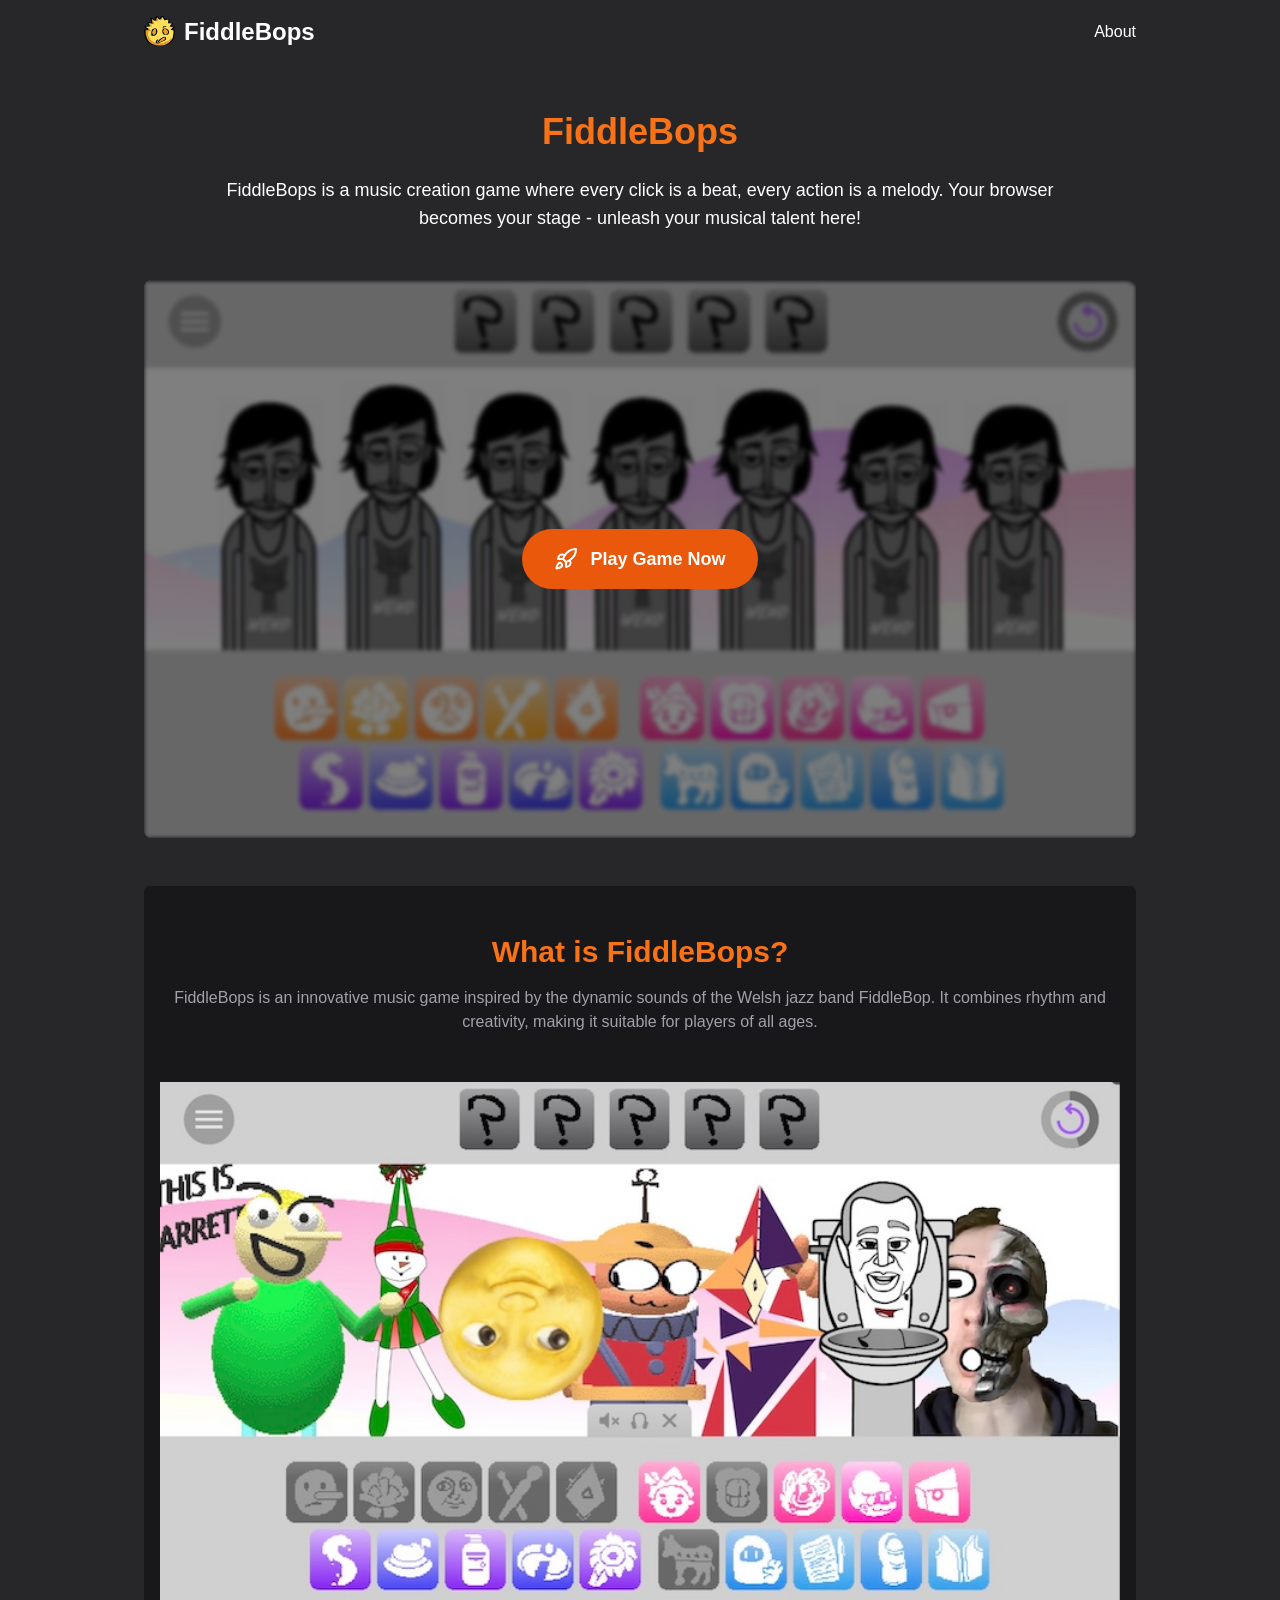
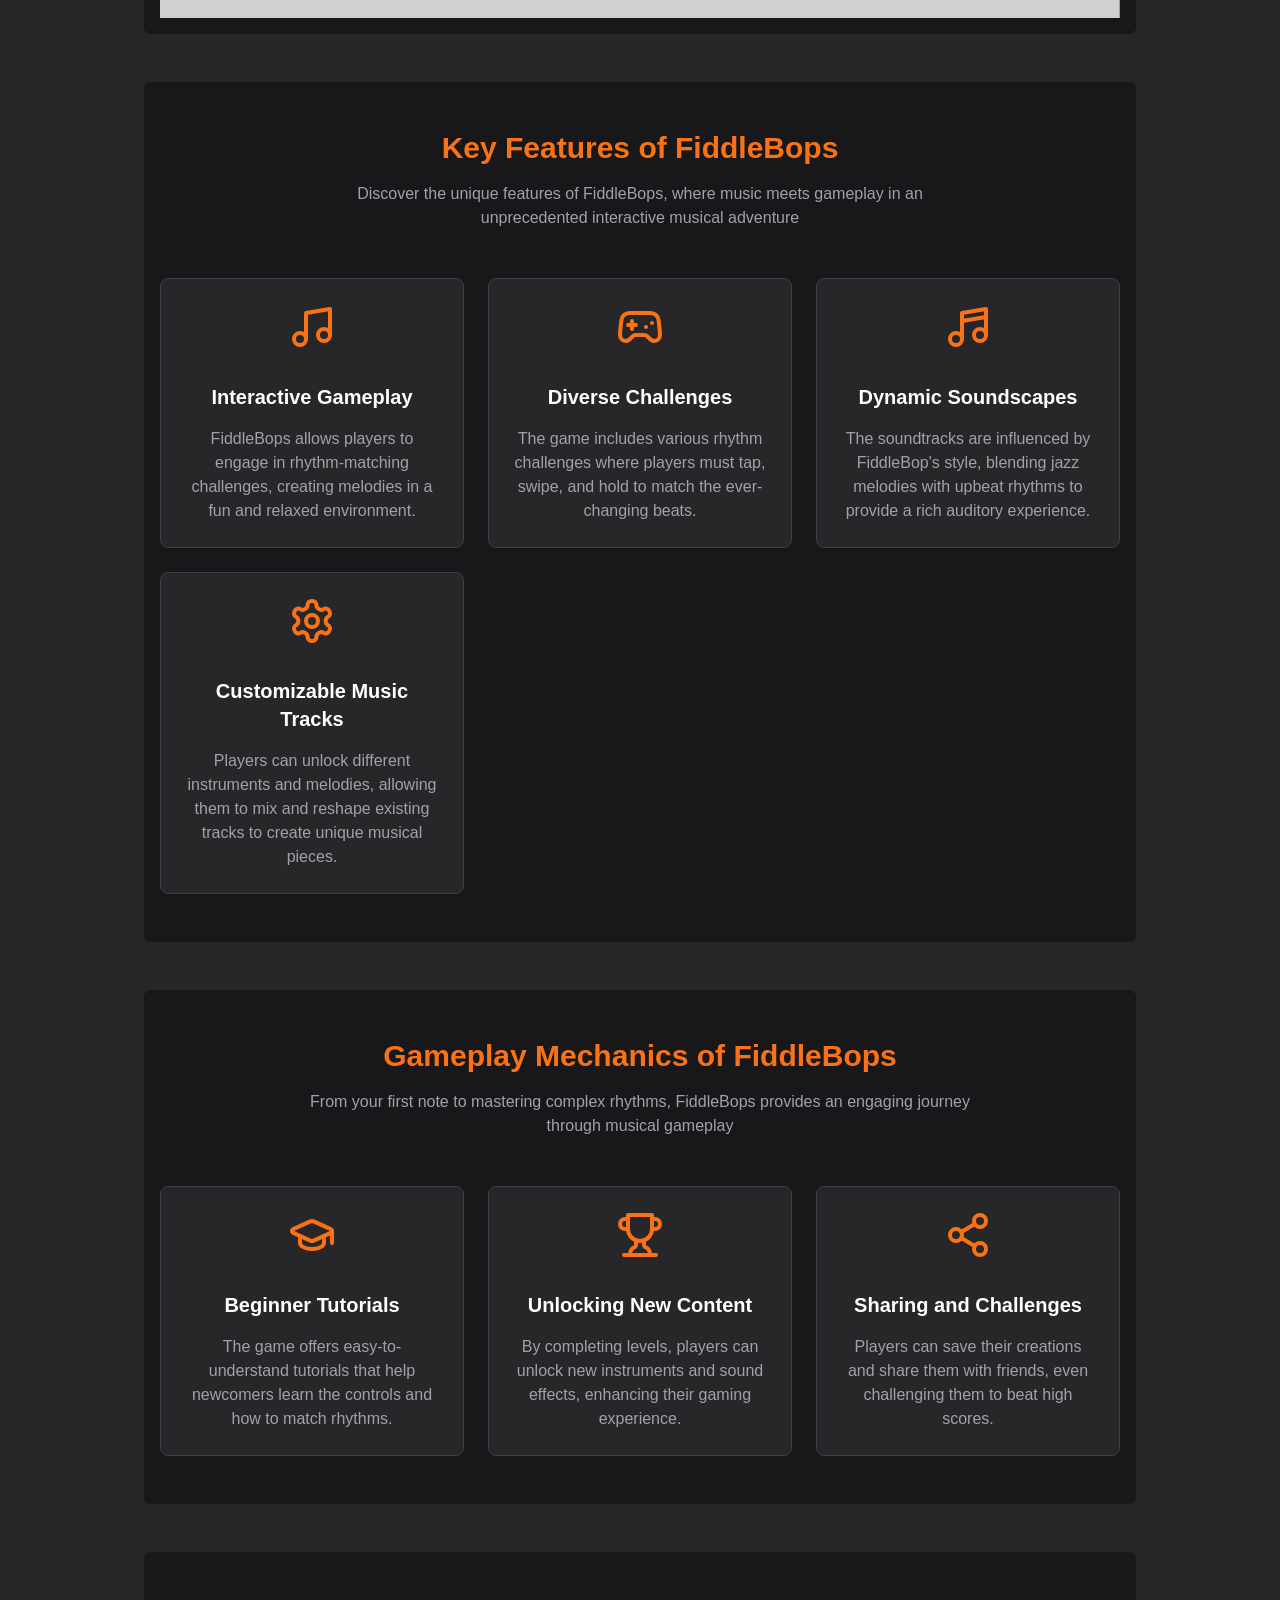
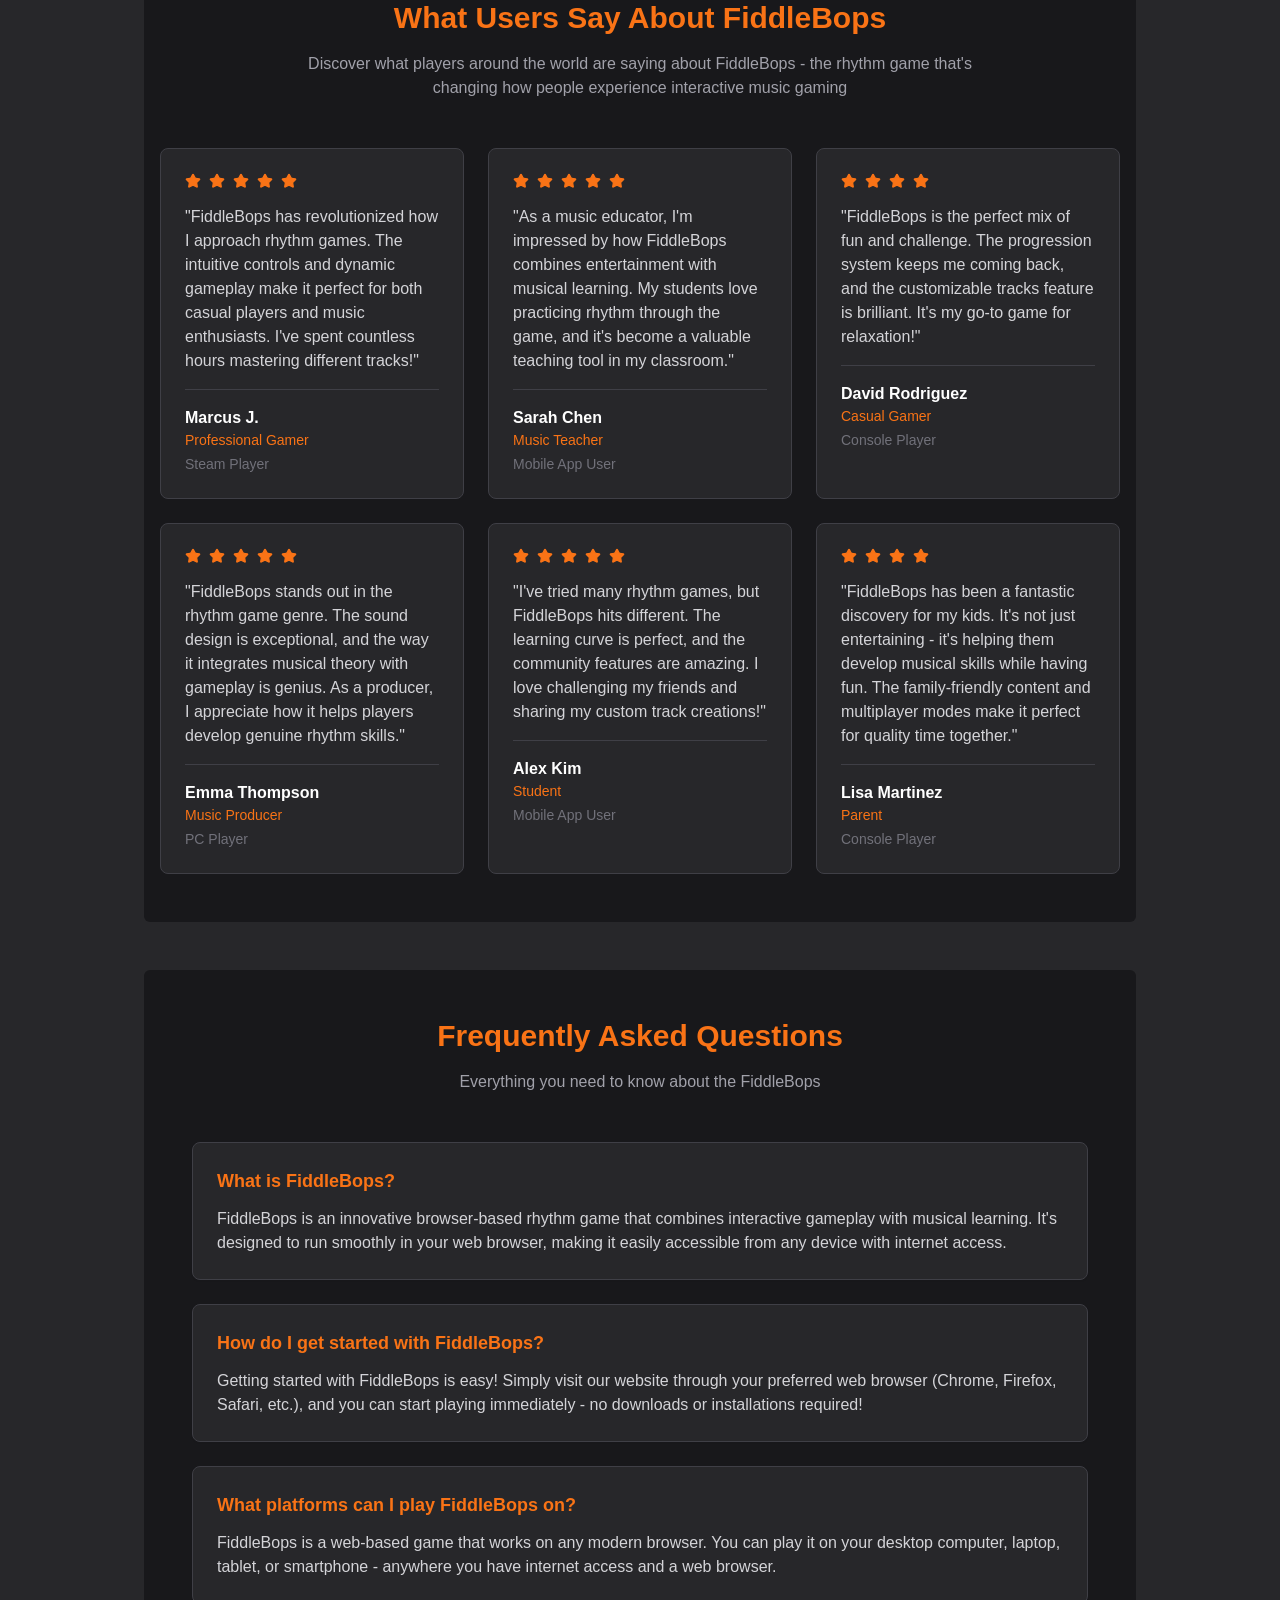
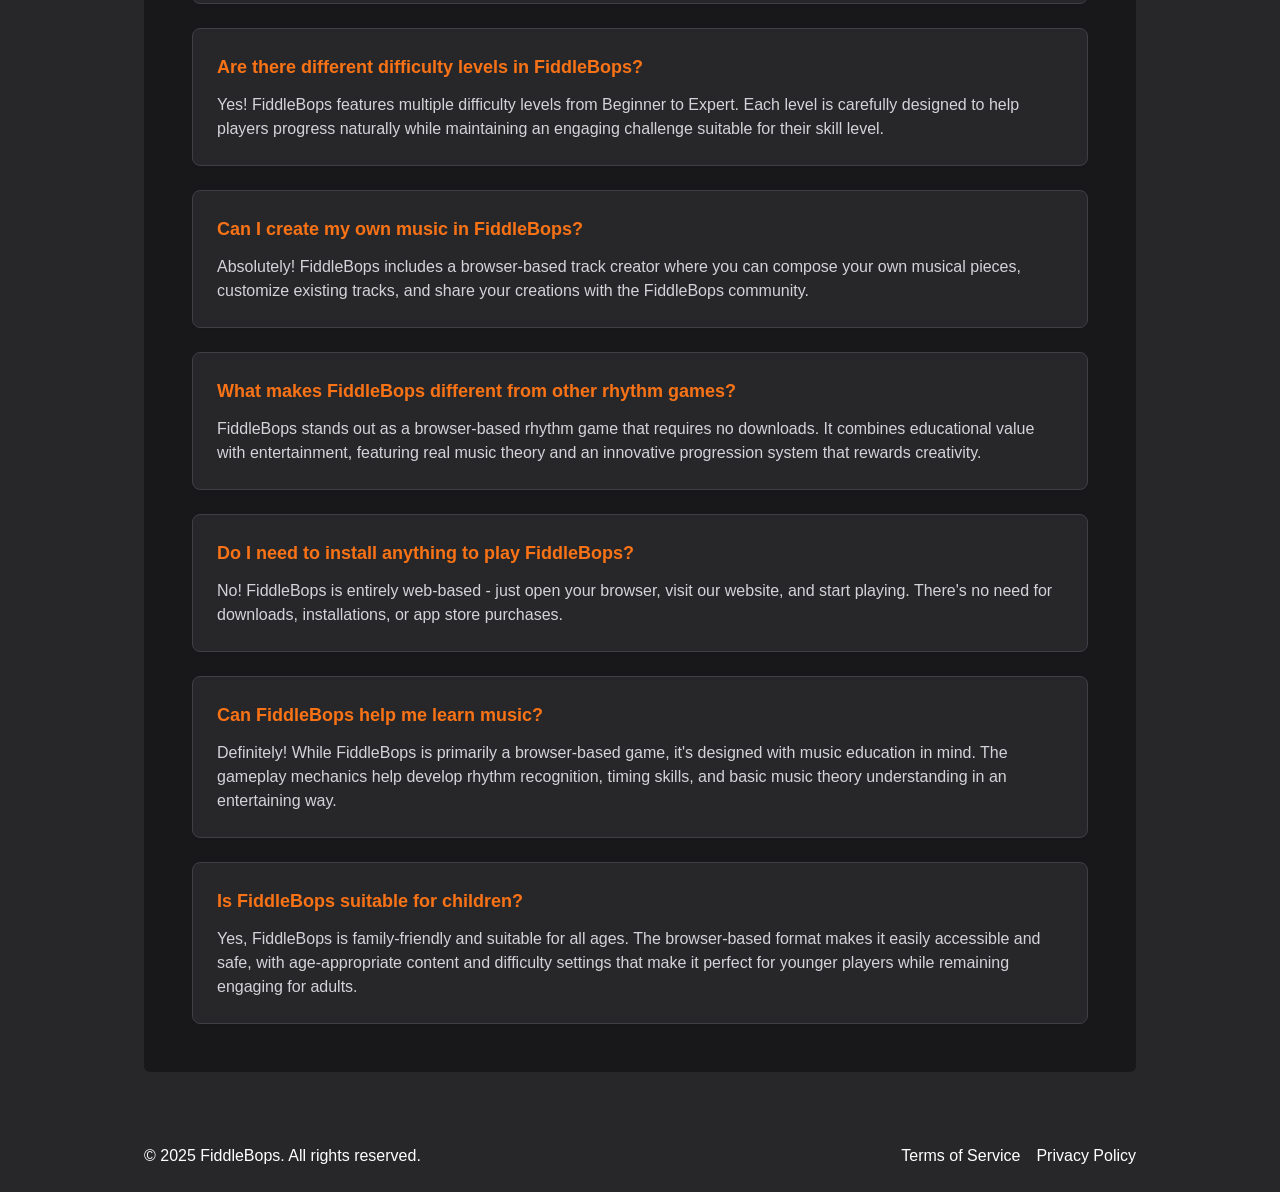
==== commit c2a376c0: "deploy: fiddlebops/fiddlebops@06d2d005d50b58566a392264dba3088a77d3083c" ====
--- a/index.html
+++ b/index.html
@@ -1,7 +1,7 @@
-<!DOCTYPE html><html lang="en"><head><meta charSet="utf-8"/><meta name="viewport" content="width=device-width, initial-scale=1"/><link rel="preload" as="image" href="/logo.svg"/><link rel="preload" as="image" href="/img/gameplay.jpg"/><link rel="stylesheet" href="/_next/static/css/6c22f595e14d1f70.css" data-precedence="next"/><link rel="preload" as="script" fetchPriority="low" href="/_next/static/chunks/webpack-24b7e992b8509183.js"/><script src="/_next/static/chunks/90f474f1-1d8ffa70e1db7ca9.js" async=""></script><script src="/_next/static/chunks/374-cce8af7cc4fb663d.js" async=""></script><script src="/_next/static/chunks/main-app-a8e498e07a5fc59b.js" async=""></script><script src="/_next/static/chunks/406-b47cf016b8e402b6.js" async=""></script><script src="/_next/static/chunks/app/page-b54d04b848a4dced.js" async=""></script><script src="/_next/static/chunks/425-b7991af97af13d33.js" async=""></script><script src="/_next/static/chunks/app/layout-6f388a2c47ba189b.js" async=""></script><link rel="preload" href="https://www.googletagmanager.com/gtag/js?id=G-FW3G59E21Y" as="script"/><title>FiddleBops - Online Music Creation Game</title><meta name="description" content="Create unique beats and melodies with FiddleBops, the innovative browser-based rhythm game. Transform your clicks into music, craft your own beats, and unleash your musical creativity - no downloads required!"/><link rel="canonical" href="https://fiddlebops.github.io/"/><meta property="og:title" content="FiddleBops - Online Music Creation Game"/><meta property="og:description" content="Create unique beats and melodies with FiddleBops, the innovative browser-based rhythm game. Transform your clicks into music, craft your own beats, and unleash your musical creativity - no downloads required!"/><meta property="og:image" content="https://fiddlebops.github.io/logo.svg"/><meta property="og:image:width" content="1200"/><meta property="og:image:height" content="630"/><meta property="og:type" content="website"/><meta name="twitter:card" content="summary_large_image"/><meta name="twitter:title" content="FiddleBops - Online Music Creation Game"/><meta name="twitter:description" content="Create unique beats and melodies with FiddleBops, the innovative browser-based rhythm game. Transform your clicks into music, craft your own beats, and unleash your musical creativity - no downloads required!"/><meta name="twitter:image" content="https://fiddlebops.github.io/logo.svg"/><meta name="twitter:image:width" content="1200"/><meta name="twitter:image:height" content="630"/><script>
+<!DOCTYPE html><html lang="en"><head><meta charSet="utf-8"/><meta name="viewport" content="width=device-width, initial-scale=1"/><link rel="preload" as="image" href="/logo.svg"/><link rel="preload" as="image" href="/img/gameplay.jpg"/><link rel="stylesheet" href="/_next/static/css/6c22f595e14d1f70.css" data-precedence="next"/><link rel="preload" as="script" fetchPriority="low" href="/_next/static/chunks/webpack-24b7e992b8509183.js"/><script src="/_next/static/chunks/90f474f1-1d8ffa70e1db7ca9.js" async=""></script><script src="/_next/static/chunks/374-cce8af7cc4fb663d.js" async=""></script><script src="/_next/static/chunks/main-app-a8e498e07a5fc59b.js" async=""></script><script src="/_next/static/chunks/406-b47cf016b8e402b6.js" async=""></script><script src="/_next/static/chunks/app/page-84516a2c6e402c7a.js" async=""></script><script src="/_next/static/chunks/425-b7991af97af13d33.js" async=""></script><script src="/_next/static/chunks/app/layout-6f388a2c47ba189b.js" async=""></script><link rel="preload" href="https://www.googletagmanager.com/gtag/js?id=G-FW3G59E21Y" as="script"/><title>FiddleBops - Online Music Creation Game</title><meta name="description" content="Create unique beats and melodies with FiddleBops, the innovative browser-based rhythm game. Transform your clicks into music, craft your own beats, and unleash your musical creativity - no downloads required!"/><link rel="canonical" href="https://fiddlebops.github.io/"/><meta property="og:title" content="FiddleBops - Online Music Creation Game"/><meta property="og:description" content="Create unique beats and melodies with FiddleBops, the innovative browser-based rhythm game. Transform your clicks into music, craft your own beats, and unleash your musical creativity - no downloads required!"/><meta property="og:image" content="https://fiddlebops.github.io/logo.svg"/><meta property="og:image:width" content="1200"/><meta property="og:image:height" content="630"/><meta property="og:type" content="website"/><meta name="twitter:card" content="summary_large_image"/><meta name="twitter:title" content="FiddleBops - Online Music Creation Game"/><meta name="twitter:description" content="Create unique beats and melodies with FiddleBops, the innovative browser-based rhythm game. Transform your clicks into music, craft your own beats, and unleash your musical creativity - no downloads required!"/><meta name="twitter:image" content="https://fiddlebops.github.io/logo.svg"/><meta name="twitter:image:width" content="1200"/><meta name="twitter:image:height" content="630"/><script>
               (function(c,l,a,r,i,t,y){
                 c[a]=c[a]||function(){(c[a].q=c[a].q||[]).push(arguments)};
                 t=l.createElement(r);t.async=1;t.src="https://www.clarity.ms/tag/"+i;
                 y=l.getElementsByTagName(r)[0];y.parentNode.insertBefore(t,y);
               })(window, document, "clarity", "script", "pk3xbzcs79");
-            </script><script src="/_next/static/chunks/polyfills-42372ed130431b0a.js" noModule=""></script></head><body class="bg-zinc-800 text-white antialiased"><div class="flex flex-col min-h-screen"><header class=""><div class="max-w-5xl mx-auto py-4 px-4 flex flex-row items-center justify-between"><div class="flex items-center gap-2"><a class="flex items-center gap-2 hover:opacity-80" href="/"><img src="/logo.svg" alt="Logo" class="w-8 h-8"/><span class="text-2xl font-bold">FiddleBops</span></a></div><div class="items-center gap-6"><a class="hover:underline whitespace-nowrap" href="/#about">About</a></div></div></header><main class="flex-grow w-full max-w-5xl mx-auto px-2 md:px-4"><div class="py-12 space-y-12"><section class="max-w-4xl mx-auto text-center"><h1 class="text-4xl font-bold text-orange-500 mb-6">FiddleBops</h1><p class="text-lg">FiddleBops is a music creation game where every click is a beat, every action is a melody. Your browser becomes your stage - unleash your musical talent here!</p></section><section><div id="game-container" class="relative w-full aspect-video bg-gray-900 rounded-lg overflow-hidden"><div class="relative w-full h-full"><img alt="Game preview" loading="lazy" decoding="async" data-nimg="fill" class="object-cover filter blur-[2px] hover:blur-0 transition-all duration-300" style="position:absolute;height:100%;width:100%;left:0;top:0;right:0;bottom:0;color:transparent" src="/upload/img/fiddlebops.jpg"/><div class="absolute inset-0 bg-black/50 flex items-center justify-center"><button class="bg-orange-600 hover:bg-orange-700 text-white font-bold py-4 px-8 rounded-full transition-all duration-300 transform hover:scale-105 active:scale-95 flex items-center space-x-3"><svg xmlns="http://www.w3.org/2000/svg" width="24" height="24" viewBox="0 0 24 24" fill="none" stroke="currentColor" stroke-width="2" stroke-linecap="round" stroke-linejoin="round" class="lucide lucide-rocket h-6 w-6"><path d="M4.5 16.5c-1.5 1.26-2 5-2 5s3.74-.5 5-2c.71-.84.7-2.13-.09-2.91a2.18 2.18 0 0 0-2.91-.09z"></path><path d="m12 15-3-3a22 22 0 0 1 2-3.95A12.88 12.88 0 0 1 22 2c0 2.72-.78 7.5-6 11a22.35 22.35 0 0 1-4 2z"></path><path d="M9 12H4s.55-3.03 2-4c1.62-1.08 5 0 5 0"></path><path d="M12 15v5s3.03-.55 4-2c1.08-1.62 0-5 0-5"></path></svg><span class="text-lg">Play Game Now</span></button></div></div></div></section><section><div class="flex flex-col space-y-12 items-center justify-center" id="about"><div class="w-full pt-12 pb-4 bg-zinc-900 rounded-md"><div class="max-w-7xl mx-auto px-4"><h2 class="text-3xl font-bold text-orange-500 text-center mb-4">What is FiddleBops?</h2><div><p class="text-zinc-400 text-center mb-12">FiddleBops is an innovative music game inspired by the dynamic sounds of the Welsh jazz band FiddleBop. It combines rhythm and creativity, making it suitable for players of all ages.</p><img src="/img/gameplay.jpg" alt="FiddleBops" class="w-full h-auto"/></div></div></div></div></section><section><div class="w-full py-12 bg-zinc-900 rounded-md" id="how-to-use"><div class="max-w-7xl mx-auto px-4"><h2 class="text-3xl font-bold text-orange-500 text-center mb-4">Key Features of FiddleBops</h2><p class="text-zinc-400 text-center mb-12 max-w-2xl mx-auto">Discover the unique features of FiddleBops, where music meets gameplay in an unprecedented interactive musical adventure</p><div class="grid md:grid-cols-3 gap-6"><div class="rounded-lg text-card-foreground shadow-sm bg-zinc-800 border border-zinc-700 relative overflow-hidden group hover:border-orange-500 transition-colors"><div class="p-6"><div class="flex flex-col items-center text-center space-y-4"><div class="mb-4 transform group-hover:scale-110 transition-transform"><svg xmlns="http://www.w3.org/2000/svg" width="24" height="24" viewBox="0 0 24 24" fill="none" stroke="currentColor" stroke-width="2" stroke-linecap="round" stroke-linejoin="round" class="lucide lucide-music w-12 h-12 text-orange-500"><path d="M9 18V5l12-2v13"></path><circle cx="6" cy="18" r="3"></circle><circle cx="18" cy="16" r="3"></circle></svg></div><h3 class="text-xl font-semibold text-white">Interactive Gameplay</h3><p class="text-zinc-400">FiddleBops allows players to engage in rhythm-matching challenges, creating melodies in a fun and relaxed environment.</p></div></div></div><div class="rounded-lg text-card-foreground shadow-sm bg-zinc-800 border border-zinc-700 relative overflow-hidden group hover:border-orange-500 transition-colors"><div class="p-6"><div class="flex flex-col items-center text-center space-y-4"><div class="mb-4 transform group-hover:scale-110 transition-transform"><svg xmlns="http://www.w3.org/2000/svg" width="24" height="24" viewBox="0 0 24 24" fill="none" stroke="currentColor" stroke-width="2" stroke-linecap="round" stroke-linejoin="round" class="lucide lucide-gamepad2 w-12 h-12 text-orange-500"><line x1="6" x2="10" y1="11" y2="11"></line><line x1="8" x2="8" y1="9" y2="13"></line><line x1="15" x2="15.01" y1="12" y2="12"></line><line x1="18" x2="18.01" y1="10" y2="10"></line><path d="M17.32 5H6.68a4 4 0 0 0-3.978 3.59c-.006.052-.01.101-.017.152C2.604 9.416 2 14.456 2 16a3 3 0 0 0 3 3c1 0 1.5-.5 2-1l1.414-1.414A2 2 0 0 1 9.828 16h4.344a2 2 0 0 1 1.414.586L17 18c.5.5 1 1 2 1a3 3 0 0 0 3-3c0-1.545-.604-6.584-.685-7.258-.007-.05-.011-.1-.017-.151A4 4 0 0 0 17.32 5z"></path></svg></div><h3 class="text-xl font-semibold text-white">Diverse Challenges</h3><p class="text-zinc-400">The game includes various rhythm challenges where players must tap, swipe, and hold to match the ever-changing beats.</p></div></div></div><div class="rounded-lg text-card-foreground shadow-sm bg-zinc-800 border border-zinc-700 relative overflow-hidden group hover:border-orange-500 transition-colors"><div class="p-6"><div class="flex flex-col items-center text-center space-y-4"><div class="mb-4 transform group-hover:scale-110 transition-transform"><svg xmlns="http://www.w3.org/2000/svg" width="24" height="24" viewBox="0 0 24 24" fill="none" stroke="currentColor" stroke-width="2" stroke-linecap="round" stroke-linejoin="round" class="lucide lucide-music4 w-12 h-12 text-orange-500"><path d="M9 18V5l12-2v13"></path><path d="m9 9 12-2"></path><circle cx="6" cy="18" r="3"></circle><circle cx="18" cy="16" r="3"></circle></svg></div><h3 class="text-xl font-semibold text-white">Dynamic Soundscapes</h3><p class="text-zinc-400">The soundtracks are influenced by FiddleBop&#x27;s style, blending jazz melodies with upbeat rhythms to provide a rich auditory experience.</p></div></div></div><div class="rounded-lg text-card-foreground shadow-sm bg-zinc-800 border border-zinc-700 relative overflow-hidden group hover:border-orange-500 transition-colors"><div class="p-6"><div class="flex flex-col items-center text-center space-y-4"><div class="mb-4 transform group-hover:scale-110 transition-transform"><svg xmlns="http://www.w3.org/2000/svg" width="24" height="24" viewBox="0 0 24 24" fill="none" stroke="currentColor" stroke-width="2" stroke-linecap="round" stroke-linejoin="round" class="lucide lucide-settings w-12 h-12 text-orange-500"><path d="M12.22 2h-.44a2 2 0 0 0-2 2v.18a2 2 0 0 1-1 1.73l-.43.25a2 2 0 0 1-2 0l-.15-.08a2 2 0 0 0-2.73.73l-.22.38a2 2 0 0 0 .73 2.73l.15.1a2 2 0 0 1 1 1.72v.51a2 2 0 0 1-1 1.74l-.15.09a2 2 0 0 0-.73 2.73l.22.38a2 2 0 0 0 2.73.73l.15-.08a2 2 0 0 1 2 0l.43.25a2 2 0 0 1 1 1.73V20a2 2 0 0 0 2 2h.44a2 2 0 0 0 2-2v-.18a2 2 0 0 1 1-1.73l.43-.25a2 2 0 0 1 2 0l.15.08a2 2 0 0 0 2.73-.73l.22-.39a2 2 0 0 0-.73-2.73l-.15-.08a2 2 0 0 1-1-1.74v-.5a2 2 0 0 1 1-1.74l.15-.09a2 2 0 0 0 .73-2.73l-.22-.38a2 2 0 0 0-2.73-.73l-.15.08a2 2 0 0 1-2 0l-.43-.25a2 2 0 0 1-1-1.73V4a2 2 0 0 0-2-2z"></path><circle cx="12" cy="12" r="3"></circle></svg></div><h3 class="text-xl font-semibold text-white">Customizable Music Tracks</h3><p class="text-zinc-400">Players can unlock different instruments and melodies, allowing them to mix and reshape existing tracks to create unique musical pieces.</p></div></div></div></div></div></div></section><section><div class="w-full py-12 bg-zinc-900 rounded-md" id="how-to-use"><div class="max-w-7xl mx-auto px-4"><h2 class="text-3xl font-bold text-orange-500 text-center mb-4">Gameplay Mechanics of FiddleBops</h2><p class="text-zinc-400 text-center mb-12 max-w-2xl mx-auto">From your first note to mastering complex rhythms, FiddleBops provides an engaging journey through musical gameplay</p><div class="grid md:grid-cols-3 gap-6"><div class="rounded-lg text-card-foreground shadow-sm bg-zinc-800 border border-zinc-700 relative overflow-hidden group hover:border-orange-500 transition-colors"><div class="p-6"><div class="flex flex-col items-center text-center space-y-4"><div class="mb-4 transform group-hover:scale-110 transition-transform"><svg xmlns="http://www.w3.org/2000/svg" width="24" height="24" viewBox="0 0 24 24" fill="none" stroke="currentColor" stroke-width="2" stroke-linecap="round" stroke-linejoin="round" class="lucide lucide-graduation-cap w-12 h-12 text-orange-500"><path d="M21.42 10.922a1 1 0 0 0-.019-1.838L12.83 5.18a2 2 0 0 0-1.66 0L2.6 9.08a1 1 0 0 0 0 1.832l8.57 3.908a2 2 0 0 0 1.66 0z"></path><path d="M22 10v6"></path><path d="M6 12.5V16a6 3 0 0 0 12 0v-3.5"></path></svg></div><h3 class="text-xl font-semibold text-white">Beginner Tutorials</h3><p class="text-zinc-400">The game offers easy-to-understand tutorials that help newcomers learn the controls and how to match rhythms.</p></div></div></div><div class="rounded-lg text-card-foreground shadow-sm bg-zinc-800 border border-zinc-700 relative overflow-hidden group hover:border-orange-500 transition-colors"><div class="p-6"><div class="flex flex-col items-center text-center space-y-4"><div class="mb-4 transform group-hover:scale-110 transition-transform"><svg xmlns="http://www.w3.org/2000/svg" width="24" height="24" viewBox="0 0 24 24" fill="none" stroke="currentColor" stroke-width="2" stroke-linecap="round" stroke-linejoin="round" class="lucide lucide-trophy w-12 h-12 text-orange-500"><path d="M6 9H4.5a2.5 2.5 0 0 1 0-5H6"></path><path d="M18 9h1.5a2.5 2.5 0 0 0 0-5H18"></path><path d="M4 22h16"></path><path d="M10 14.66V17c0 .55-.47.98-.97 1.21C7.85 18.75 7 20.24 7 22"></path><path d="M14 14.66V17c0 .55.47.98.97 1.21C16.15 18.75 17 20.24 17 22"></path><path d="M18 2H6v7a6 6 0 0 0 12 0V2Z"></path></svg></div><h3 class="text-xl font-semibold text-white">Unlocking New Content</h3><p class="text-zinc-400">By completing levels, players can unlock new instruments and sound effects, enhancing their gaming experience.</p></div></div></div><div class="rounded-lg text-card-foreground shadow-sm bg-zinc-800 border border-zinc-700 relative overflow-hidden group hover:border-orange-500 transition-colors"><div class="p-6"><div class="flex flex-col items-center text-center space-y-4"><div class="mb-4 transform group-hover:scale-110 transition-transform"><svg xmlns="http://www.w3.org/2000/svg" width="24" height="24" viewBox="0 0 24 24" fill="none" stroke="currentColor" stroke-width="2" stroke-linecap="round" stroke-linejoin="round" class="lucide lucide-share2 w-12 h-12 text-orange-500"><circle cx="18" cy="5" r="3"></circle><circle cx="6" cy="12" r="3"></circle><circle cx="18" cy="19" r="3"></circle><line x1="8.59" x2="15.42" y1="13.51" y2="17.49"></line><line x1="15.41" x2="8.59" y1="6.51" y2="10.49"></line></svg></div><h3 class="text-xl font-semibold text-white">Sharing and Challenges</h3><p class="text-zinc-400">Players can save their creations and share them with friends, even challenging them to beat high scores.</p></div></div></div></div></div></div></section><section><div class="w-full py-12 bg-zinc-900 rounded-md" id="testimonials"><div class="max-w-7xl mx-auto px-4"><h2 class="text-3xl font-bold text-orange-500 text-center mb-4">What Users Say About FiddleBops</h2><p class="text-zinc-400 text-center mb-12 max-w-2xl mx-auto">Discover what players around the world are saying about FiddleBops - the rhythm game that&#x27;s changing how people experience interactive music gaming</p><div class="grid md:grid-cols-2 lg:grid-cols-3 gap-6"><div class="bg-zinc-800 rounded-lg p-6 border border-zinc-700 hover:border-orange-500 transition-colors"><div class="flex items-center gap-2 mb-4"><svg xmlns="http://www.w3.org/2000/svg" width="24" height="24" viewBox="0 0 24 24" fill="none" stroke="currentColor" stroke-width="2" stroke-linecap="round" stroke-linejoin="round" class="lucide lucide-star w-4 h-4 fill-orange-500 text-orange-500"><path d="M11.525 2.295a.53.53 0 0 1 .95 0l2.31 4.679a2.123 2.123 0 0 0 1.595 1.16l5.166.756a.53.53 0 0 1 .294.904l-3.736 3.638a2.123 2.123 0 0 0-.611 1.878l.882 5.14a.53.53 0 0 1-.771.56l-4.618-2.428a2.122 2.122 0 0 0-1.973 0L6.396 21.01a.53.53 0 0 1-.77-.56l.881-5.139a2.122 2.122 0 0 0-.611-1.879L2.16 9.795a.53.53 0 0 1 .294-.906l5.165-.755a2.122 2.122 0 0 0 1.597-1.16z"></path></svg><svg xmlns="http://www.w3.org/2000/svg" width="24" height="24" viewBox="0 0 24 24" fill="none" stroke="currentColor" stroke-width="2" stroke-linecap="round" stroke-linejoin="round" class="lucide lucide-star w-4 h-4 fill-orange-500 text-orange-500"><path d="M11.525 2.295a.53.53 0 0 1 .95 0l2.31 4.679a2.123 2.123 0 0 0 1.595 1.16l5.166.756a.53.53 0 0 1 .294.904l-3.736 3.638a2.123 2.123 0 0 0-.611 1.878l.882 5.14a.53.53 0 0 1-.771.56l-4.618-2.428a2.122 2.122 0 0 0-1.973 0L6.396 21.01a.53.53 0 0 1-.77-.56l.881-5.139a2.122 2.122 0 0 0-.611-1.879L2.16 9.795a.53.53 0 0 1 .294-.906l5.165-.755a2.122 2.122 0 0 0 1.597-1.16z"></path></svg><svg xmlns="http://www.w3.org/2000/svg" width="24" height="24" viewBox="0 0 24 24" fill="none" stroke="currentColor" stroke-width="2" stroke-linecap="round" stroke-linejoin="round" class="lucide lucide-star w-4 h-4 fill-orange-500 text-orange-500"><path d="M11.525 2.295a.53.53 0 0 1 .95 0l2.31 4.679a2.123 2.123 0 0 0 1.595 1.16l5.166.756a.53.53 0 0 1 .294.904l-3.736 3.638a2.123 2.123 0 0 0-.611 1.878l.882 5.14a.53.53 0 0 1-.771.56l-4.618-2.428a2.122 2.122 0 0 0-1.973 0L6.396 21.01a.53.53 0 0 1-.77-.56l.881-5.139a2.122 2.122 0 0 0-.611-1.879L2.16 9.795a.53.53 0 0 1 .294-.906l5.165-.755a2.122 2.122 0 0 0 1.597-1.16z"></path></svg><svg xmlns="http://www.w3.org/2000/svg" width="24" height="24" viewBox="0 0 24 24" fill="none" stroke="currentColor" stroke-width="2" stroke-linecap="round" stroke-linejoin="round" class="lucide lucide-star w-4 h-4 fill-orange-500 text-orange-500"><path d="M11.525 2.295a.53.53 0 0 1 .95 0l2.31 4.679a2.123 2.123 0 0 0 1.595 1.16l5.166.756a.53.53 0 0 1 .294.904l-3.736 3.638a2.123 2.123 0 0 0-.611 1.878l.882 5.14a.53.53 0 0 1-.771.56l-4.618-2.428a2.122 2.122 0 0 0-1.973 0L6.396 21.01a.53.53 0 0 1-.77-.56l.881-5.139a2.122 2.122 0 0 0-.611-1.879L2.16 9.795a.53.53 0 0 1 .294-.906l5.165-.755a2.122 2.122 0 0 0 1.597-1.16z"></path></svg><svg xmlns="http://www.w3.org/2000/svg" width="24" height="24" viewBox="0 0 24 24" fill="none" stroke="currentColor" stroke-width="2" stroke-linecap="round" stroke-linejoin="round" class="lucide lucide-star w-4 h-4 fill-orange-500 text-orange-500"><path d="M11.525 2.295a.53.53 0 0 1 .95 0l2.31 4.679a2.123 2.123 0 0 0 1.595 1.16l5.166.756a.53.53 0 0 1 .294.904l-3.736 3.638a2.123 2.123 0 0 0-.611 1.878l.882 5.14a.53.53 0 0 1-.771.56l-4.618-2.428a2.122 2.122 0 0 0-1.973 0L6.396 21.01a.53.53 0 0 1-.77-.56l.881-5.139a2.122 2.122 0 0 0-.611-1.879L2.16 9.795a.53.53 0 0 1 .294-.906l5.165-.755a2.122 2.122 0 0 0 1.597-1.16z"></path></svg></div><blockquote class="text-zinc-300 mb-4 min-h-[100px]">&quot;<!-- -->FiddleBops has revolutionized how I approach rhythm games. The intuitive controls and dynamic gameplay make it perfect for both casual players and music enthusiasts. I&#x27;ve spent countless hours mastering different tracks!<!-- -->&quot;</blockquote><div class="border-t border-zinc-700 pt-4"><div class="flex flex-col"><span class="font-semibold text-white">Marcus J.</span><span class="text-orange-500 text-sm">Professional Gamer</span><span class="text-sm text-zinc-500 mt-1">Steam Player</span></div></div></div><div class="bg-zinc-800 rounded-lg p-6 border border-zinc-700 hover:border-orange-500 transition-colors"><div class="flex items-center gap-2 mb-4"><svg xmlns="http://www.w3.org/2000/svg" width="24" height="24" viewBox="0 0 24 24" fill="none" stroke="currentColor" stroke-width="2" stroke-linecap="round" stroke-linejoin="round" class="lucide lucide-star w-4 h-4 fill-orange-500 text-orange-500"><path d="M11.525 2.295a.53.53 0 0 1 .95 0l2.31 4.679a2.123 2.123 0 0 0 1.595 1.16l5.166.756a.53.53 0 0 1 .294.904l-3.736 3.638a2.123 2.123 0 0 0-.611 1.878l.882 5.14a.53.53 0 0 1-.771.56l-4.618-2.428a2.122 2.122 0 0 0-1.973 0L6.396 21.01a.53.53 0 0 1-.77-.56l.881-5.139a2.122 2.122 0 0 0-.611-1.879L2.16 9.795a.53.53 0 0 1 .294-.906l5.165-.755a2.122 2.122 0 0 0 1.597-1.16z"></path></svg><svg xmlns="http://www.w3.org/2000/svg" width="24" height="24" viewBox="0 0 24 24" fill="none" stroke="currentColor" stroke-width="2" stroke-linecap="round" stroke-linejoin="round" class="lucide lucide-star w-4 h-4 fill-orange-500 text-orange-500"><path d="M11.525 2.295a.53.53 0 0 1 .95 0l2.31 4.679a2.123 2.123 0 0 0 1.595 1.16l5.166.756a.53.53 0 0 1 .294.904l-3.736 3.638a2.123 2.123 0 0 0-.611 1.878l.882 5.14a.53.53 0 0 1-.771.56l-4.618-2.428a2.122 2.122 0 0 0-1.973 0L6.396 21.01a.53.53 0 0 1-.77-.56l.881-5.139a2.122 2.122 0 0 0-.611-1.879L2.16 9.795a.53.53 0 0 1 .294-.906l5.165-.755a2.122 2.122 0 0 0 1.597-1.16z"></path></svg><svg xmlns="http://www.w3.org/2000/svg" width="24" height="24" viewBox="0 0 24 24" fill="none" stroke="currentColor" stroke-width="2" stroke-linecap="round" stroke-linejoin="round" class="lucide lucide-star w-4 h-4 fill-orange-500 text-orange-500"><path d="M11.525 2.295a.53.53 0 0 1 .95 0l2.31 4.679a2.123 2.123 0 0 0 1.595 1.16l5.166.756a.53.53 0 0 1 .294.904l-3.736 3.638a2.123 2.123 0 0 0-.611 1.878l.882 5.14a.53.53 0 0 1-.771.56l-4.618-2.428a2.122 2.122 0 0 0-1.973 0L6.396 21.01a.53.53 0 0 1-.77-.56l.881-5.139a2.122 2.122 0 0 0-.611-1.879L2.16 9.795a.53.53 0 0 1 .294-.906l5.165-.755a2.122 2.122 0 0 0 1.597-1.16z"></path></svg><svg xmlns="http://www.w3.org/2000/svg" width="24" height="24" viewBox="0 0 24 24" fill="none" stroke="currentColor" stroke-width="2" stroke-linecap="round" stroke-linejoin="round" class="lucide lucide-star w-4 h-4 fill-orange-500 text-orange-500"><path d="M11.525 2.295a.53.53 0 0 1 .95 0l2.31 4.679a2.123 2.123 0 0 0 1.595 1.16l5.166.756a.53.53 0 0 1 .294.904l-3.736 3.638a2.123 2.123 0 0 0-.611 1.878l.882 5.14a.53.53 0 0 1-.771.56l-4.618-2.428a2.122 2.122 0 0 0-1.973 0L6.396 21.01a.53.53 0 0 1-.77-.56l.881-5.139a2.122 2.122 0 0 0-.611-1.879L2.16 9.795a.53.53 0 0 1 .294-.906l5.165-.755a2.122 2.122 0 0 0 1.597-1.16z"></path></svg><svg xmlns="http://www.w3.org/2000/svg" width="24" height="24" viewBox="0 0 24 24" fill="none" stroke="currentColor" stroke-width="2" stroke-linecap="round" stroke-linejoin="round" class="lucide lucide-star w-4 h-4 fill-orange-500 text-orange-500"><path d="M11.525 2.295a.53.53 0 0 1 .95 0l2.31 4.679a2.123 2.123 0 0 0 1.595 1.16l5.166.756a.53.53 0 0 1 .294.904l-3.736 3.638a2.123 2.123 0 0 0-.611 1.878l.882 5.14a.53.53 0 0 1-.771.56l-4.618-2.428a2.122 2.122 0 0 0-1.973 0L6.396 21.01a.53.53 0 0 1-.77-.56l.881-5.139a2.122 2.122 0 0 0-.611-1.879L2.16 9.795a.53.53 0 0 1 .294-.906l5.165-.755a2.122 2.122 0 0 0 1.597-1.16z"></path></svg></div><blockquote class="text-zinc-300 mb-4 min-h-[100px]">&quot;<!-- -->As a music educator, I&#x27;m impressed by how FiddleBops combines entertainment with musical learning. My students love practicing rhythm through the game, and it&#x27;s become a valuable teaching tool in my classroom.<!-- -->&quot;</blockquote><div class="border-t border-zinc-700 pt-4"><div class="flex flex-col"><span class="font-semibold text-white">Sarah Chen</span><span class="text-orange-500 text-sm">Music Teacher</span><span class="text-sm text-zinc-500 mt-1">Mobile App User</span></div></div></div><div class="bg-zinc-800 rounded-lg p-6 border border-zinc-700 hover:border-orange-500 transition-colors"><div class="flex items-center gap-2 mb-4"><svg xmlns="http://www.w3.org/2000/svg" width="24" height="24" viewBox="0 0 24 24" fill="none" stroke="currentColor" stroke-width="2" stroke-linecap="round" stroke-linejoin="round" class="lucide lucide-star w-4 h-4 fill-orange-500 text-orange-500"><path d="M11.525 2.295a.53.53 0 0 1 .95 0l2.31 4.679a2.123 2.123 0 0 0 1.595 1.16l5.166.756a.53.53 0 0 1 .294.904l-3.736 3.638a2.123 2.123 0 0 0-.611 1.878l.882 5.14a.53.53 0 0 1-.771.56l-4.618-2.428a2.122 2.122 0 0 0-1.973 0L6.396 21.01a.53.53 0 0 1-.77-.56l.881-5.139a2.122 2.122 0 0 0-.611-1.879L2.16 9.795a.53.53 0 0 1 .294-.906l5.165-.755a2.122 2.122 0 0 0 1.597-1.16z"></path></svg><svg xmlns="http://www.w3.org/2000/svg" width="24" height="24" viewBox="0 0 24 24" fill="none" stroke="currentColor" stroke-width="2" stroke-linecap="round" stroke-linejoin="round" class="lucide lucide-star w-4 h-4 fill-orange-500 text-orange-500"><path d="M11.525 2.295a.53.53 0 0 1 .95 0l2.31 4.679a2.123 2.123 0 0 0 1.595 1.16l5.166.756a.53.53 0 0 1 .294.904l-3.736 3.638a2.123 2.123 0 0 0-.611 1.878l.882 5.14a.53.53 0 0 1-.771.56l-4.618-2.428a2.122 2.122 0 0 0-1.973 0L6.396 21.01a.53.53 0 0 1-.77-.56l.881-5.139a2.122 2.122 0 0 0-.611-1.879L2.16 9.795a.53.53 0 0 1 .294-.906l5.165-.755a2.122 2.122 0 0 0 1.597-1.16z"></path></svg><svg xmlns="http://www.w3.org/2000/svg" width="24" height="24" viewBox="0 0 24 24" fill="none" stroke="currentColor" stroke-width="2" stroke-linecap="round" stroke-linejoin="round" class="lucide lucide-star w-4 h-4 fill-orange-500 text-orange-500"><path d="M11.525 2.295a.53.53 0 0 1 .95 0l2.31 4.679a2.123 2.123 0 0 0 1.595 1.16l5.166.756a.53.53 0 0 1 .294.904l-3.736 3.638a2.123 2.123 0 0 0-.611 1.878l.882 5.14a.53.53 0 0 1-.771.56l-4.618-2.428a2.122 2.122 0 0 0-1.973 0L6.396 21.01a.53.53 0 0 1-.77-.56l.881-5.139a2.122 2.122 0 0 0-.611-1.879L2.16 9.795a.53.53 0 0 1 .294-.906l5.165-.755a2.122 2.122 0 0 0 1.597-1.16z"></path></svg><svg xmlns="http://www.w3.org/2000/svg" width="24" height="24" viewBox="0 0 24 24" fill="none" stroke="currentColor" stroke-width="2" stroke-linecap="round" stroke-linejoin="round" class="lucide lucide-star w-4 h-4 fill-orange-500 text-orange-500"><path d="M11.525 2.295a.53.53 0 0 1 .95 0l2.31 4.679a2.123 2.123 0 0 0 1.595 1.16l5.166.756a.53.53 0 0 1 .294.904l-3.736 3.638a2.123 2.123 0 0 0-.611 1.878l.882 5.14a.53.53 0 0 1-.771.56l-4.618-2.428a2.122 2.122 0 0 0-1.973 0L6.396 21.01a.53.53 0 0 1-.77-.56l.881-5.139a2.122 2.122 0 0 0-.611-1.879L2.16 9.795a.53.53 0 0 1 .294-.906l5.165-.755a2.122 2.122 0 0 0 1.597-1.16z"></path></svg></div><blockquote class="text-zinc-300 mb-4 min-h-[100px]">&quot;<!-- -->FiddleBops is the perfect mix of fun and challenge. The progression system keeps me coming back, and the customizable tracks feature is brilliant. It&#x27;s my go-to game for relaxation!<!-- -->&quot;</blockquote><div class="border-t border-zinc-700 pt-4"><div class="flex flex-col"><span class="font-semibold text-white">David Rodriguez</span><span class="text-orange-500 text-sm">Casual Gamer</span><span class="text-sm text-zinc-500 mt-1">Console Player</span></div></div></div><div class="bg-zinc-800 rounded-lg p-6 border border-zinc-700 hover:border-orange-500 transition-colors"><div class="flex items-center gap-2 mb-4"><svg xmlns="http://www.w3.org/2000/svg" width="24" height="24" viewBox="0 0 24 24" fill="none" stroke="currentColor" stroke-width="2" stroke-linecap="round" stroke-linejoin="round" class="lucide lucide-star w-4 h-4 fill-orange-500 text-orange-500"><path d="M11.525 2.295a.53.53 0 0 1 .95 0l2.31 4.679a2.123 2.123 0 0 0 1.595 1.16l5.166.756a.53.53 0 0 1 .294.904l-3.736 3.638a2.123 2.123 0 0 0-.611 1.878l.882 5.14a.53.53 0 0 1-.771.56l-4.618-2.428a2.122 2.122 0 0 0-1.973 0L6.396 21.01a.53.53 0 0 1-.77-.56l.881-5.139a2.122 2.122 0 0 0-.611-1.879L2.16 9.795a.53.53 0 0 1 .294-.906l5.165-.755a2.122 2.122 0 0 0 1.597-1.16z"></path></svg><svg xmlns="http://www.w3.org/2000/svg" width="24" height="24" viewBox="0 0 24 24" fill="none" stroke="currentColor" stroke-width="2" stroke-linecap="round" stroke-linejoin="round" class="lucide lucide-star w-4 h-4 fill-orange-500 text-orange-500"><path d="M11.525 2.295a.53.53 0 0 1 .95 0l2.31 4.679a2.123 2.123 0 0 0 1.595 1.16l5.166.756a.53.53 0 0 1 .294.904l-3.736 3.638a2.123 2.123 0 0 0-.611 1.878l.882 5.14a.53.53 0 0 1-.771.56l-4.618-2.428a2.122 2.122 0 0 0-1.973 0L6.396 21.01a.53.53 0 0 1-.77-.56l.881-5.139a2.122 2.122 0 0 0-.611-1.879L2.16 9.795a.53.53 0 0 1 .294-.906l5.165-.755a2.122 2.122 0 0 0 1.597-1.16z"></path></svg><svg xmlns="http://www.w3.org/2000/svg" width="24" height="24" viewBox="0 0 24 24" fill="none" stroke="currentColor" stroke-width="2" stroke-linecap="round" stroke-linejoin="round" class="lucide lucide-star w-4 h-4 fill-orange-500 text-orange-500"><path d="M11.525 2.295a.53.53 0 0 1 .95 0l2.31 4.679a2.123 2.123 0 0 0 1.595 1.16l5.166.756a.53.53 0 0 1 .294.904l-3.736 3.638a2.123 2.123 0 0 0-.611 1.878l.882 5.14a.53.53 0 0 1-.771.56l-4.618-2.428a2.122 2.122 0 0 0-1.973 0L6.396 21.01a.53.53 0 0 1-.77-.56l.881-5.139a2.122 2.122 0 0 0-.611-1.879L2.16 9.795a.53.53 0 0 1 .294-.906l5.165-.755a2.122 2.122 0 0 0 1.597-1.16z"></path></svg><svg xmlns="http://www.w3.org/2000/svg" width="24" height="24" viewBox="0 0 24 24" fill="none" stroke="currentColor" stroke-width="2" stroke-linecap="round" stroke-linejoin="round" class="lucide lucide-star w-4 h-4 fill-orange-500 text-orange-500"><path d="M11.525 2.295a.53.53 0 0 1 .95 0l2.31 4.679a2.123 2.123 0 0 0 1.595 1.16l5.166.756a.53.53 0 0 1 .294.904l-3.736 3.638a2.123 2.123 0 0 0-.611 1.878l.882 5.14a.53.53 0 0 1-.771.56l-4.618-2.428a2.122 2.122 0 0 0-1.973 0L6.396 21.01a.53.53 0 0 1-.77-.56l.881-5.139a2.122 2.122 0 0 0-.611-1.879L2.16 9.795a.53.53 0 0 1 .294-.906l5.165-.755a2.122 2.122 0 0 0 1.597-1.16z"></path></svg><svg xmlns="http://www.w3.org/2000/svg" width="24" height="24" viewBox="0 0 24 24" fill="none" stroke="currentColor" stroke-width="2" stroke-linecap="round" stroke-linejoin="round" class="lucide lucide-star w-4 h-4 fill-orange-500 text-orange-500"><path d="M11.525 2.295a.53.53 0 0 1 .95 0l2.31 4.679a2.123 2.123 0 0 0 1.595 1.16l5.166.756a.53.53 0 0 1 .294.904l-3.736 3.638a2.123 2.123 0 0 0-.611 1.878l.882 5.14a.53.53 0 0 1-.771.56l-4.618-2.428a2.122 2.122 0 0 0-1.973 0L6.396 21.01a.53.53 0 0 1-.77-.56l.881-5.139a2.122 2.122 0 0 0-.611-1.879L2.16 9.795a.53.53 0 0 1 .294-.906l5.165-.755a2.122 2.122 0 0 0 1.597-1.16z"></path></svg></div><blockquote class="text-zinc-300 mb-4 min-h-[100px]">&quot;<!-- -->FiddleBops stands out in the rhythm game genre. The sound design is exceptional, and the way it integrates musical theory with gameplay is genius. As a producer, I appreciate how it helps players develop genuine rhythm skills.<!-- -->&quot;</blockquote><div class="border-t border-zinc-700 pt-4"><div class="flex flex-col"><span class="font-semibold text-white">Emma Thompson</span><span class="text-orange-500 text-sm">Music Producer</span><span class="text-sm text-zinc-500 mt-1">PC Player</span></div></div></div><div class="bg-zinc-800 rounded-lg p-6 border border-zinc-700 hover:border-orange-500 transition-colors"><div class="flex items-center gap-2 mb-4"><svg xmlns="http://www.w3.org/2000/svg" width="24" height="24" viewBox="0 0 24 24" fill="none" stroke="currentColor" stroke-width="2" stroke-linecap="round" stroke-linejoin="round" class="lucide lucide-star w-4 h-4 fill-orange-500 text-orange-500"><path d="M11.525 2.295a.53.53 0 0 1 .95 0l2.31 4.679a2.123 2.123 0 0 0 1.595 1.16l5.166.756a.53.53 0 0 1 .294.904l-3.736 3.638a2.123 2.123 0 0 0-.611 1.878l.882 5.14a.53.53 0 0 1-.771.56l-4.618-2.428a2.122 2.122 0 0 0-1.973 0L6.396 21.01a.53.53 0 0 1-.77-.56l.881-5.139a2.122 2.122 0 0 0-.611-1.879L2.16 9.795a.53.53 0 0 1 .294-.906l5.165-.755a2.122 2.122 0 0 0 1.597-1.16z"></path></svg><svg xmlns="http://www.w3.org/2000/svg" width="24" height="24" viewBox="0 0 24 24" fill="none" stroke="currentColor" stroke-width="2" stroke-linecap="round" stroke-linejoin="round" class="lucide lucide-star w-4 h-4 fill-orange-500 text-orange-500"><path d="M11.525 2.295a.53.53 0 0 1 .95 0l2.31 4.679a2.123 2.123 0 0 0 1.595 1.16l5.166.756a.53.53 0 0 1 .294.904l-3.736 3.638a2.123 2.123 0 0 0-.611 1.878l.882 5.14a.53.53 0 0 1-.771.56l-4.618-2.428a2.122 2.122 0 0 0-1.973 0L6.396 21.01a.53.53 0 0 1-.77-.56l.881-5.139a2.122 2.122 0 0 0-.611-1.879L2.16 9.795a.53.53 0 0 1 .294-.906l5.165-.755a2.122 2.122 0 0 0 1.597-1.16z"></path></svg><svg xmlns="http://www.w3.org/2000/svg" width="24" height="24" viewBox="0 0 24 24" fill="none" stroke="currentColor" stroke-width="2" stroke-linecap="round" stroke-linejoin="round" class="lucide lucide-star w-4 h-4 fill-orange-500 text-orange-500"><path d="M11.525 2.295a.53.53 0 0 1 .95 0l2.31 4.679a2.123 2.123 0 0 0 1.595 1.16l5.166.756a.53.53 0 0 1 .294.904l-3.736 3.638a2.123 2.123 0 0 0-.611 1.878l.882 5.14a.53.53 0 0 1-.771.56l-4.618-2.428a2.122 2.122 0 0 0-1.973 0L6.396 21.01a.53.53 0 0 1-.77-.56l.881-5.139a2.122 2.122 0 0 0-.611-1.879L2.16 9.795a.53.53 0 0 1 .294-.906l5.165-.755a2.122 2.122 0 0 0 1.597-1.16z"></path></svg><svg xmlns="http://www.w3.org/2000/svg" width="24" height="24" viewBox="0 0 24 24" fill="none" stroke="currentColor" stroke-width="2" stroke-linecap="round" stroke-linejoin="round" class="lucide lucide-star w-4 h-4 fill-orange-500 text-orange-500"><path d="M11.525 2.295a.53.53 0 0 1 .95 0l2.31 4.679a2.123 2.123 0 0 0 1.595 1.16l5.166.756a.53.53 0 0 1 .294.904l-3.736 3.638a2.123 2.123 0 0 0-.611 1.878l.882 5.14a.53.53 0 0 1-.771.56l-4.618-2.428a2.122 2.122 0 0 0-1.973 0L6.396 21.01a.53.53 0 0 1-.77-.56l.881-5.139a2.122 2.122 0 0 0-.611-1.879L2.16 9.795a.53.53 0 0 1 .294-.906l5.165-.755a2.122 2.122 0 0 0 1.597-1.16z"></path></svg><svg xmlns="http://www.w3.org/2000/svg" width="24" height="24" viewBox="0 0 24 24" fill="none" stroke="currentColor" stroke-width="2" stroke-linecap="round" stroke-linejoin="round" class="lucide lucide-star w-4 h-4 fill-orange-500 text-orange-500"><path d="M11.525 2.295a.53.53 0 0 1 .95 0l2.31 4.679a2.123 2.123 0 0 0 1.595 1.16l5.166.756a.53.53 0 0 1 .294.904l-3.736 3.638a2.123 2.123 0 0 0-.611 1.878l.882 5.14a.53.53 0 0 1-.771.56l-4.618-2.428a2.122 2.122 0 0 0-1.973 0L6.396 21.01a.53.53 0 0 1-.77-.56l.881-5.139a2.122 2.122 0 0 0-.611-1.879L2.16 9.795a.53.53 0 0 1 .294-.906l5.165-.755a2.122 2.122 0 0 0 1.597-1.16z"></path></svg></div><blockquote class="text-zinc-300 mb-4 min-h-[100px]">&quot;<!-- -->I&#x27;ve tried many rhythm games, but FiddleBops hits different. The learning curve is perfect, and the community features are amazing. I love challenging my friends and sharing my custom track creations!<!-- -->&quot;</blockquote><div class="border-t border-zinc-700 pt-4"><div class="flex flex-col"><span class="font-semibold text-white">Alex Kim</span><span class="text-orange-500 text-sm">Student</span><span class="text-sm text-zinc-500 mt-1">Mobile App User</span></div></div></div><div class="bg-zinc-800 rounded-lg p-6 border border-zinc-700 hover:border-orange-500 transition-colors"><div class="flex items-center gap-2 mb-4"><svg xmlns="http://www.w3.org/2000/svg" width="24" height="24" viewBox="0 0 24 24" fill="none" stroke="currentColor" stroke-width="2" stroke-linecap="round" stroke-linejoin="round" class="lucide lucide-star w-4 h-4 fill-orange-500 text-orange-500"><path d="M11.525 2.295a.53.53 0 0 1 .95 0l2.31 4.679a2.123 2.123 0 0 0 1.595 1.16l5.166.756a.53.53 0 0 1 .294.904l-3.736 3.638a2.123 2.123 0 0 0-.611 1.878l.882 5.14a.53.53 0 0 1-.771.56l-4.618-2.428a2.122 2.122 0 0 0-1.973 0L6.396 21.01a.53.53 0 0 1-.77-.56l.881-5.139a2.122 2.122 0 0 0-.611-1.879L2.16 9.795a.53.53 0 0 1 .294-.906l5.165-.755a2.122 2.122 0 0 0 1.597-1.16z"></path></svg><svg xmlns="http://www.w3.org/2000/svg" width="24" height="24" viewBox="0 0 24 24" fill="none" stroke="currentColor" stroke-width="2" stroke-linecap="round" stroke-linejoin="round" class="lucide lucide-star w-4 h-4 fill-orange-500 text-orange-500"><path d="M11.525 2.295a.53.53 0 0 1 .95 0l2.31 4.679a2.123 2.123 0 0 0 1.595 1.16l5.166.756a.53.53 0 0 1 .294.904l-3.736 3.638a2.123 2.123 0 0 0-.611 1.878l.882 5.14a.53.53 0 0 1-.771.56l-4.618-2.428a2.122 2.122 0 0 0-1.973 0L6.396 21.01a.53.53 0 0 1-.77-.56l.881-5.139a2.122 2.122 0 0 0-.611-1.879L2.16 9.795a.53.53 0 0 1 .294-.906l5.165-.755a2.122 2.122 0 0 0 1.597-1.16z"></path></svg><svg xmlns="http://www.w3.org/2000/svg" width="24" height="24" viewBox="0 0 24 24" fill="none" stroke="currentColor" stroke-width="2" stroke-linecap="round" stroke-linejoin="round" class="lucide lucide-star w-4 h-4 fill-orange-500 text-orange-500"><path d="M11.525 2.295a.53.53 0 0 1 .95 0l2.31 4.679a2.123 2.123 0 0 0 1.595 1.16l5.166.756a.53.53 0 0 1 .294.904l-3.736 3.638a2.123 2.123 0 0 0-.611 1.878l.882 5.14a.53.53 0 0 1-.771.56l-4.618-2.428a2.122 2.122 0 0 0-1.973 0L6.396 21.01a.53.53 0 0 1-.77-.56l.881-5.139a2.122 2.122 0 0 0-.611-1.879L2.16 9.795a.53.53 0 0 1 .294-.906l5.165-.755a2.122 2.122 0 0 0 1.597-1.16z"></path></svg><svg xmlns="http://www.w3.org/2000/svg" width="24" height="24" viewBox="0 0 24 24" fill="none" stroke="currentColor" stroke-width="2" stroke-linecap="round" stroke-linejoin="round" class="lucide lucide-star w-4 h-4 fill-orange-500 text-orange-500"><path d="M11.525 2.295a.53.53 0 0 1 .95 0l2.31 4.679a2.123 2.123 0 0 0 1.595 1.16l5.166.756a.53.53 0 0 1 .294.904l-3.736 3.638a2.123 2.123 0 0 0-.611 1.878l.882 5.14a.53.53 0 0 1-.771.56l-4.618-2.428a2.122 2.122 0 0 0-1.973 0L6.396 21.01a.53.53 0 0 1-.77-.56l.881-5.139a2.122 2.122 0 0 0-.611-1.879L2.16 9.795a.53.53 0 0 1 .294-.906l5.165-.755a2.122 2.122 0 0 0 1.597-1.16z"></path></svg></div><blockquote class="text-zinc-300 mb-4 min-h-[100px]">&quot;<!-- -->FiddleBops has been a fantastic discovery for my kids. It&#x27;s not just entertaining - it&#x27;s helping them develop musical skills while having fun. The family-friendly content and multiplayer modes make it perfect for quality time together.<!-- -->&quot;</blockquote><div class="border-t border-zinc-700 pt-4"><div class="flex flex-col"><span class="font-semibold text-white">Lisa Martinez</span><span class="text-orange-500 text-sm">Parent</span><span class="text-sm text-zinc-500 mt-1">Console Player</span></div></div></div></div></div></div></section><section><section class="w-full py-12 bg-zinc-900 rounded-md" id="faq"><div class="max-w-7xl mx-auto px-4"><h2 class="text-3xl font-bold text-orange-500 text-center mb-4">Frequently Asked Questions</h2><p class="text-zinc-400 text-center mb-12 max-w-2xl mx-auto">Everything you need to know about the FiddleBops</p><div class="max-w-4xl mx-auto grid gap-6"><div class="rounded-lg text-card-foreground shadow-sm bg-zinc-800 border border-zinc-700 p-6 hover:border-orange-500 transition-colors"><h3 class="text-lg font-semibold text-orange-500 mb-3">What is FiddleBops?</h3><p class="text-zinc-300">FiddleBops is an innovative browser-based rhythm game that combines interactive gameplay with musical learning. It&#x27;s designed to run smoothly in your web browser, making it easily accessible from any device with internet access.</p></div><div class="rounded-lg text-card-foreground shadow-sm bg-zinc-800 border border-zinc-700 p-6 hover:border-orange-500 transition-colors"><h3 class="text-lg font-semibold text-orange-500 mb-3">How do I get started with FiddleBops?</h3><p class="text-zinc-300">Getting started with FiddleBops is easy! Simply visit our website through your preferred web browser (Chrome, Firefox, Safari, etc.), and you can start playing immediately - no downloads or installations required!</p></div><div class="rounded-lg text-card-foreground shadow-sm bg-zinc-800 border border-zinc-700 p-6 hover:border-orange-500 transition-colors"><h3 class="text-lg font-semibold text-orange-500 mb-3">What platforms can I play FiddleBops on?</h3><p class="text-zinc-300">FiddleBops is a web-based game that works on any modern browser. You can play it on your desktop computer, laptop, tablet, or smartphone - anywhere you have internet access and a web browser.</p></div><div class="rounded-lg text-card-foreground shadow-sm bg-zinc-800 border border-zinc-700 p-6 hover:border-orange-500 transition-colors"><h3 class="text-lg font-semibold text-orange-500 mb-3">Are there different difficulty levels in FiddleBops?</h3><p class="text-zinc-300">Yes! FiddleBops features multiple difficulty levels from Beginner to Expert. Each level is carefully designed to help players progress naturally while maintaining an engaging challenge suitable for their skill level.</p></div><div class="rounded-lg text-card-foreground shadow-sm bg-zinc-800 border border-zinc-700 p-6 hover:border-orange-500 transition-colors"><h3 class="text-lg font-semibold text-orange-500 mb-3">Can I create my own music in FiddleBops?</h3><p class="text-zinc-300">Absolutely! FiddleBops includes a browser-based track creator where you can compose your own musical pieces, customize existing tracks, and share your creations with the FiddleBops community.</p></div><div class="rounded-lg text-card-foreground shadow-sm bg-zinc-800 border border-zinc-700 p-6 hover:border-orange-500 transition-colors"><h3 class="text-lg font-semibold text-orange-500 mb-3">What makes FiddleBops different from other rhythm games?</h3><p class="text-zinc-300">FiddleBops stands out as a browser-based rhythm game that requires no downloads. It combines educational value with entertainment, featuring real music theory and an innovative progression system that rewards creativity.</p></div><div class="rounded-lg text-card-foreground shadow-sm bg-zinc-800 border border-zinc-700 p-6 hover:border-orange-500 transition-colors"><h3 class="text-lg font-semibold text-orange-500 mb-3">Do I need to install anything to play FiddleBops?</h3><p class="text-zinc-300">No! FiddleBops is entirely web-based - just open your browser, visit our website, and start playing. There&#x27;s no need for downloads, installations, or app store purchases.</p></div><div class="rounded-lg text-card-foreground shadow-sm bg-zinc-800 border border-zinc-700 p-6 hover:border-orange-500 transition-colors"><h3 class="text-lg font-semibold text-orange-500 mb-3">Can FiddleBops help me learn music?</h3><p class="text-zinc-300">Definitely! While FiddleBops is primarily a browser-based game, it&#x27;s designed with music education in mind. The gameplay mechanics help develop rhythm recognition, timing skills, and basic music theory understanding in an entertaining way.</p></div><div class="rounded-lg text-card-foreground shadow-sm bg-zinc-800 border border-zinc-700 p-6 hover:border-orange-500 transition-colors"><h3 class="text-lg font-semibold text-orange-500 mb-3">Is FiddleBops suitable for children?</h3><p class="text-zinc-300">Yes, FiddleBops is family-friendly and suitable for all ages. The browser-based format makes it easily accessible and safe, with age-appropriate content and difficulty settings that make it perfect for younger players while remaining engaging for adults.</p></div></div></div></section></section></div></main><footer class=""><div class="max-w-5xl mx-auto px-4 py-6"><div class="flex flex-col md:flex-row justify-between items-center"><div class="mb-4 md:mb-0"><p>© <!-- -->2024<!-- --> FiddleBops. All rights reserved.</p></div><nav><ul class="flex space-x-4"><li><a class="hover:underline" href="/terms">Terms of Service</a></li><li><a class="hover:underline" href="/privacy">Privacy Policy</a></li></ul></nav></div></div></footer></div><script src="/_next/static/chunks/webpack-24b7e992b8509183.js" async=""></script><script>(self.__next_f=self.__next_f||[]).push([0]);self.__next_f.push([2,null])</script><script>self.__next_f.push([1,"1:HL[\"/_next/static/css/6c22f595e14d1f70.css\",\"style\"]\n"])</script><script>self.__next_f.push([1,"2:I[2578,[],\"\"]\n4:I[950,[\"406\",\"static/chunks/406-b47cf016b8e402b6.js\",\"931\",\"static/chunks/app/page-b54d04b848a4dced.js\"],\"default\"]\n5:I[2516,[\"425\",\"static/chunks/425-b7991af97af13d33.js\",\"185\",\"static/chunks/app/layout-6f388a2c47ba189b.js\"],\"GoogleAnalytics\"]\n6:I[2018,[\"425\",\"static/chunks/425-b7991af97af13d33.js\",\"185\",\"static/chunks/app/layout-6f388a2c47ba189b.js\"],\"\"]\n7:I[6115,[\"425\",\"static/chunks/425-b7991af97af13d33.js\",\"185\",\"static/chunks/app/layout-6f388a2c47ba189b.js\"],\"\"]\n8:I[1825,[],\"\"]\n9:I[3140,[],\"\"]\nb:I[6877,[],\"\"]\nc:[]\n"])</script><script>self.__next_f.push([1,"0:[\"$\",\"$L2\",null,{\"buildId\":\"2JcshP4gX3Ddc0LT7hVB1\",\"assetPrefix\":\"\",\"urlParts\":[\"\",\"\"],\"initialTree\":[\"\",{\"children\":[\"__PAGE__\",{}]},\"$undefined\",\"$undefined\",true],\"initialSeedData\":[\"\",{\"children\":[\"__PAGE__\",{},[[\"$L3\",[\"$\",\"div\",null,{\"className\":\"py-12 space-y-12\",\"children\":[[\"$\",\"section\",null,{\"className\":\"max-w-4xl mx-auto text-center\",\"children\":[[\"$\",\"h1\",null,{\"className\":\"text-4xl font-bold text-orange-500 mb-6\",\"children\":\"FiddleBops\"}],[\"$\",\"p\",null,{\"className\":\"text-lg\",\"children\":\"FiddleBops is a music creation game where every click is a beat, every action is a melody. Your browser becomes your stage - unleash your musical talent here!\"}]]}],[\"$\",\"section\",null,{\"children\":[\"$\",\"$L4\",null,{\"gameData\":{\"name\":\"\",\"title\":\"\",\"description\":\"\",\"slug\":\"\",\"img\":\"fiddlebops.jpg\",\"url\":\"https://cdn.sprunki-incredibox.io/fiddlebops/index.html\",\"date\":\"2024-12-25\"}}]}],[\"$\",\"section\",null,{\"children\":[\"$\",\"div\",null,{\"className\":\"flex flex-col space-y-12 items-center justify-center\",\"id\":\"about\",\"children\":[\"$\",\"div\",null,{\"className\":\"w-full pt-12 pb-4 bg-zinc-900 rounded-md\",\"children\":[\"$\",\"div\",null,{\"className\":\"max-w-7xl mx-auto px-4\",\"children\":[[\"$\",\"h2\",null,{\"className\":\"text-3xl font-bold text-orange-500 text-center mb-4\",\"children\":\"What is FiddleBops?\"}],[\"$\",\"div\",null,{\"children\":[[\"$\",\"p\",null,{\"className\":\"text-zinc-400 text-center mb-12\",\"children\":\"FiddleBops is an innovative music game inspired by the dynamic sounds of the Welsh jazz band FiddleBop. It combines rhythm and creativity, making it suitable for players of all ages.\"}],[\"$\",\"img\",null,{\"src\":\"/img/gameplay.jpg\",\"alt\":\"FiddleBops\",\"className\":\"w-full h-auto\"}]]}]]}]}]}]}],[\"$\",\"section\",null,{\"children\":[\"$\",\"div\",null,{\"className\":\"w-full py-12 bg-zinc-900 rounded-md\",\"id\":\"how-to-use\",\"children\":[\"$\",\"div\",null,{\"className\":\"max-w-7xl mx-auto px-4\",\"children\":[[\"$\",\"h2\",null,{\"className\":\"text-3xl font-bold text-orange-500 text-center mb-4\",\"children\":\"Key Features of FiddleBops\"}],[\"$\",\"p\",null,{\"className\":\"text-zinc-400 text-center mb-12 max-w-2xl mx-auto\",\"children\":\"Discover the unique features of FiddleBops, where music meets gameplay in an unprecedented interactive musical adventure\"}],[\"$\",\"div\",null,{\"className\":\"grid md:grid-cols-3 gap-6\",\"children\":[[\"$\",\"div\",null,{\"className\":\"rounded-lg text-card-foreground shadow-sm bg-zinc-800 border border-zinc-700 relative overflow-hidden group hover:border-orange-500 transition-colors\",\"children\":[\"$\",\"div\",null,{\"className\":\"p-6\",\"children\":[\"$\",\"div\",null,{\"className\":\"flex flex-col items-center text-center space-y-4\",\"children\":[[\"$\",\"div\",null,{\"className\":\"mb-4 transform group-hover:scale-110 transition-transform\",\"children\":[\"$\",\"svg\",null,{\"xmlns\":\"http://www.w3.org/2000/svg\",\"width\":24,\"height\":24,\"viewBox\":\"0 0 24 24\",\"fill\":\"none\",\"stroke\":\"currentColor\",\"strokeWidth\":2,\"strokeLinecap\":\"round\",\"strokeLinejoin\":\"round\",\"className\":\"lucide lucide-music w-12 h-12 text-orange-500\",\"children\":[[\"$\",\"path\",\"1jmyc2\",{\"d\":\"M9 18V5l12-2v13\"}],[\"$\",\"circle\",\"fqmcym\",{\"cx\":\"6\",\"cy\":\"18\",\"r\":\"3\"}],[\"$\",\"circle\",\"1hluhg\",{\"cx\":\"18\",\"cy\":\"16\",\"r\":\"3\"}],\"$undefined\"]}]}],[\"$\",\"h3\",null,{\"className\":\"text-xl font-semibold text-white\",\"children\":\"Interactive Gameplay\"}],[\"$\",\"p\",null,{\"className\":\"text-zinc-400\",\"children\":\"FiddleBops allows players to engage in rhythm-matching challenges, creating melodies in a fun and relaxed environment.\"}]]}]}]}],[\"$\",\"div\",null,{\"className\":\"rounded-lg text-card-foreground shadow-sm bg-zinc-800 border border-zinc-700 relative overflow-hidden group hover:border-orange-500 transition-colors\",\"children\":[\"$\",\"div\",null,{\"className\":\"p-6\",\"children\":[\"$\",\"div\",null,{\"className\":\"flex flex-col items-center text-center space-y-4\",\"children\":[[\"$\",\"div\",null,{\"className\":\"mb-4 transform group-hover:scale-110 transition-transform\",\"children\":[\"$\",\"svg\",null,{\"xmlns\":\"http://www.w3.org/2000/svg\",\"width\":24,\"height\":24,\"viewBox\":\"0 0 24 24\",\"fill\":\"none\",\"stroke\":\"currentColor\",\"strokeWidth\":2,\"strokeLinecap\":\"round\",\"strokeLinejoin\":\"round\",\"className\":\"lucide lucide-gamepad2 w-12 h-12 text-orange-500\",\"children\":[[\"$\",\"line\",\"1gktln\",{\"x1\":\"6\",\"x2\":\"10\",\"y1\":\"11\",\"y2\":\"11\"}],[\"$\",\"line\",\"qnk9ow\",{\"x1\":\"8\",\"x2\":\"8\",\"y1\":\"9\",\"y2\":\"13\"}],[\"$\",\"line\",\"krot7o\",{\"x1\":\"15\",\"x2\":\"15.01\",\"y1\":\"12\",\"y2\":\"12\"}],[\"$\",\"line\",\"1lcuu1\",{\"x1\":\"18\",\"x2\":\"18.01\",\"y1\":\"10\",\"y2\":\"10\"}],[\"$\",\"path\",\"mfqc10\",{\"d\":\"M17.32 5H6.68a4 4 0 0 0-3.978 3.59c-.006.052-.01.101-.017.152C2.604 9.416 2 14.456 2 16a3 3 0 0 0 3 3c1 0 1.5-.5 2-1l1.414-1.414A2 2 0 0 1 9.828 16h4.344a2 2 0 0 1 1.414.586L17 18c.5.5 1 1 2 1a3 3 0 0 0 3-3c0-1.545-.604-6.584-.685-7.258-.007-.05-.011-.1-.017-.151A4 4 0 0 0 17.32 5z\"}],\"$undefined\"]}]}],[\"$\",\"h3\",null,{\"className\":\"text-xl font-semibold text-white\",\"children\":\"Diverse Challenges\"}],[\"$\",\"p\",null,{\"className\":\"text-zinc-400\",\"children\":\"The game includes various rhythm challenges where players must tap, swipe, and hold to match the ever-changing beats.\"}]]}]}]}],[\"$\",\"div\",null,{\"className\":\"rounded-lg text-card-foreground shadow-sm bg-zinc-800 border border-zinc-700 relative overflow-hidden group hover:border-orange-500 transition-colors\",\"children\":[\"$\",\"div\",null,{\"className\":\"p-6\",\"children\":[\"$\",\"div\",null,{\"className\":\"flex flex-col items-center text-center space-y-4\",\"children\":[[\"$\",\"div\",null,{\"className\":\"mb-4 transform group-hover:scale-110 transition-transform\",\"children\":[\"$\",\"svg\",null,{\"xmlns\":\"http://www.w3.org/2000/svg\",\"width\":24,\"height\":24,\"viewBox\":\"0 0 24 24\",\"fill\":\"none\",\"stroke\":\"currentColor\",\"strokeWidth\":2,\"strokeLinecap\":\"round\",\"strokeLinejoin\":\"round\",\"className\":\"lucide lucide-music4 w-12 h-12 text-orange-500\",\"children\":[[\"$\",\"path\",\"1jmyc2\",{\"d\":\"M9 18V5l12-2v13\"}],[\"$\",\"path\",\"1e64n2\",{\"d\":\"m9 9 12-2\"}],[\"$\",\"circle\",\"fqmcym\",{\"cx\":\"6\",\"cy\":\"18\",\"r\":\"3\"}],[\"$\",\"circle\",\"1hluhg\",{\"cx\":\"18\",\"cy\":\"16\",\"r\":\"3\"}],\"$undefined\"]}]}],[\"$\",\"h3\",null,{\"className\":\"text-xl font-semibold text-white\",\"children\":\"Dynamic Soundscapes\"}],[\"$\",\"p\",null,{\"className\":\"text-zinc-400\",\"children\":\"The soundtracks are influenced by FiddleBop's style, blending jazz melodies with upbeat rhythms to provide a rich auditory experience.\"}]]}]}]}],[\"$\",\"div\",null,{\"className\":\"rounded-lg text-card-foreground shadow-sm bg-zinc-800 border border-zinc-700 relative overflow-hidden group hover:border-orange-500 transition-colors\",\"children\":[\"$\",\"div\",null,{\"className\":\"p-6\",\"children\":[\"$\",\"div\",null,{\"className\":\"flex flex-col items-center text-center space-y-4\",\"children\":[[\"$\",\"div\",null,{\"className\":\"mb-4 transform group-hover:scale-110 transition-transform\",\"children\":[\"$\",\"svg\",null,{\"xmlns\":\"http://www.w3.org/2000/svg\",\"width\":24,\"height\":24,\"viewBox\":\"0 0 24 24\",\"fill\":\"none\",\"stroke\":\"currentColor\",\"strokeWidth\":2,\"strokeLinecap\":\"round\",\"strokeLinejoin\":\"round\",\"className\":\"lucide lucide-settings w-12 h-12 text-orange-500\",\"children\":[[\"$\",\"path\",\"1qme2f\",{\"d\":\"M12.22 2h-.44a2 2 0 0 0-2 2v.18a2 2 0 0 1-1 1.73l-.43.25a2 2 0 0 1-2 0l-.15-.08a2 2 0 0 0-2.73.73l-.22.38a2 2 0 0 0 .73 2.73l.15.1a2 2 0 0 1 1 1.72v.51a2 2 0 0 1-1 1.74l-.15.09a2 2 0 0 0-.73 2.73l.22.38a2 2 0 0 0 2.73.73l.15-.08a2 2 0 0 1 2 0l.43.25a2 2 0 0 1 1 1.73V20a2 2 0 0 0 2 2h.44a2 2 0 0 0 2-2v-.18a2 2 0 0 1 1-1.73l.43-.25a2 2 0 0 1 2 0l.15.08a2 2 0 0 0 2.73-.73l.22-.39a2 2 0 0 0-.73-2.73l-.15-.08a2 2 0 0 1-1-1.74v-.5a2 2 0 0 1 1-1.74l.15-.09a2 2 0 0 0 .73-2.73l-.22-.38a2 2 0 0 0-2.73-.73l-.15.08a2 2 0 0 1-2 0l-.43-.25a2 2 0 0 1-1-1.73V4a2 2 0 0 0-2-2z\"}],[\"$\",\"circle\",\"1v7zrd\",{\"cx\":\"12\",\"cy\":\"12\",\"r\":\"3\"}],\"$undefined\"]}]}],[\"$\",\"h3\",null,{\"className\":\"text-xl font-semibold text-white\",\"children\":\"Customizable Music Tracks\"}],[\"$\",\"p\",null,{\"className\":\"text-zinc-400\",\"children\":\"Players can unlock different instruments and melodies, allowing them to mix and reshape existing tracks to create unique musical pieces.\"}]]}]}]}]]}]]}]}]}],[\"$\",\"section\",null,{\"children\":[\"$\",\"div\",null,{\"className\":\"w-full py-12 bg-zinc-900 rounded-md\",\"id\":\"how-to-use\",\"children\":[\"$\",\"div\",null,{\"className\":\"max-w-7xl mx-auto px-4\",\"children\":[[\"$\",\"h2\",null,{\"className\":\"text-3xl font-bold text-orange-500 text-center mb-4\",\"children\":\"Gameplay Mechanics of FiddleBops\"}],[\"$\",\"p\",null,{\"className\":\"text-zinc-400 text-center mb-12 max-w-2xl mx-auto\",\"children\":\"From your first note to mastering complex rhythms, FiddleBops provides an engaging journey through musical gameplay\"}],[\"$\",\"div\",null,{\"className\":\"grid md:grid-cols-3 gap-6\",\"children\":[[\"$\",\"div\",null,{\"className\":\"rounded-lg text-card-foreground shadow-sm bg-zinc-800 border border-zinc-700 relative overflow-hidden group hover:border-orange-500 transition-colors\",\"children\":[\"$\",\"div\",null,{\"className\":\"p-6\",\"children\":[\"$\",\"div\",null,{\"className\":\"flex flex-col items-center text-center space-y-4\",\"children\":[[\"$\",\"div\",null,{\"className\":\"mb-4 transform group-hover:scale-110 transition-transform\",\"children\":[\"$\",\"svg\",null,{\"xmlns\":\"http://www.w3.org/2000/svg\",\"width\":24,\"height\":24,\"viewBox\":\"0 0 24 24\",\"fill\":\"none\",\"stroke\":\"currentColor\",\"strokeWidth\":2,\"strokeLinecap\":\"round\",\"strokeLinejoin\":\"round\",\"className\":\"lucide lucide-graduation-cap w-12 h-12 text-orange-500\",\"children\":[[\"$\",\"path\",\"j76jl0\",{\"d\":\"M21.42 10.922a1 1 0 0 0-.019-1.838L12.83 5.18a2 2 0 0 0-1.66 0L2.6 9.08a1 1 0 0 0 0 1.832l8.57 3.908a2 2 0 0 0 1.66 0z\"}],[\"$\",\"path\",\"1lu8f3\",{\"d\":\"M22 10v6\"}],[\"$\",\"path\",\"1r8lef\",{\"d\":\"M6 12.5V16a6 3 0 0 0 12 0v-3.5\"}],\"$undefined\"]}]}],[\"$\",\"h3\",null,{\"className\":\"text-xl font-semibold text-white\",\"children\":\"Beginner Tutorials\"}],[\"$\",\"p\",null,{\"className\":\"text-zinc-400\",\"children\":\"The game offers easy-to-understand tutorials that help newcomers learn the controls and how to match rhythms.\"}]]}]}]}],[\"$\",\"div\",null,{\"className\":\"rounded-lg text-card-foreground shadow-sm bg-zinc-800 border border-zinc-700 relative overflow-hidden group hover:border-orange-500 transition-colors\",\"children\":[\"$\",\"div\",null,{\"className\":\"p-6\",\"children\":[\"$\",\"div\",null,{\"className\":\"flex flex-col items-center text-center space-y-4\",\"children\":[[\"$\",\"div\",null,{\"className\":\"mb-4 transform group-hover:scale-110 transition-transform\",\"children\":[\"$\",\"svg\",null,{\"xmlns\":\"http://www.w3.org/2000/svg\",\"width\":24,\"height\":24,\"viewBox\":\"0 0 24 24\",\"fill\":\"none\",\"stroke\":\"currentColor\",\"strokeWidth\":2,\"strokeLinecap\":\"round\",\"strokeLinejoin\":\"round\",\"className\":\"lucide lucide-trophy w-12 h-12 text-orange-500\",\"children\":[[\"$\",\"path\",\"17hqa7\",{\"d\":\"M6 9H4.5a2.5 2.5 0 0 1 0-5H6\"}],[\"$\",\"path\",\"lmptdp\",{\"d\":\"M18 9h1.5a2.5 2.5 0 0 0 0-5H18\"}],[\"$\",\"path\",\"57wxv0\",{\"d\":\"M4 22h16\"}],[\"$\",\"path\",\"1nw9bq\",{\"d\":\"M10 14.66V17c0 .55-.47.98-.97 1.21C7.85 18.75 7 20.24 7 22\"}],[\"$\",\"path\",\"1np0yb\",{\"d\":\"M14 14.66V17c0 .55.47.98.97 1.21C16.15 18.75 17 20.24 17 22\"}],[\"$\",\"path\",\"u46fv3\",{\"d\":\"M18 2H6v7a6 6 0 0 0 12 0V2Z\"}],\"$undefined\"]}]}],[\"$\",\"h3\",null,{\"className\":\"text-xl font-semibold text-white\",\"children\":\"Unlocking New Content\"}],[\"$\",\"p\",null,{\"className\":\"text-zinc-400\",\"children\":\"By completing levels, players can unlock new instruments and sound effects, enhancing their gaming experience.\"}]]}]}]}],[\"$\",\"div\",null,{\"className\":\"rounded-lg text-card-foreground shadow-sm bg-zinc-800 border border-zinc-700 relative overflow-hidden group hover:border-orange-500 transition-colors\",\"children\":[\"$\",\"div\",null,{\"className\":\"p-6\",\"children\":[\"$\",\"div\",null,{\"className\":\"flex flex-col items-center text-center space-y-4\",\"children\":[[\"$\",\"div\",null,{\"className\":\"mb-4 transform group-hover:scale-110 transition-transform\",\"children\":[\"$\",\"svg\",null,{\"xmlns\":\"http://www.w3.org/2000/svg\",\"width\":24,\"height\":24,\"viewBox\":\"0 0 24 24\",\"fill\":\"none\",\"stroke\":\"currentColor\",\"strokeWidth\":2,\"strokeLinecap\":\"round\",\"strokeLinejoin\":\"round\",\"className\":\"lucide lucide-share2 w-12 h-12 text-orange-500\",\"children\":[[\"$\",\"circle\",\"gq8acd\",{\"cx\":\"18\",\"cy\":\"5\",\"r\":\"3\"}],[\"$\",\"circle\",\"w7nqdw\",{\"cx\":\"6\",\"cy\":\"12\",\"r\":\"3\"}],[\"$\",\"circle\",\"1xt0gg\",{\"cx\":\"18\",\"cy\":\"19\",\"r\":\"3\"}],[\"$\",\"line\",\"47mynk\",{\"x1\":\"8.59\",\"x2\":\"15.42\",\"y1\":\"13.51\",\"y2\":\"17.49\"}],[\"$\",\"line\",\"1n3mei\",{\"x1\":\"15.41\",\"x2\":\"8.59\",\"y1\":\"6.51\",\"y2\":\"10.49\"}],\"$undefined\"]}]}],[\"$\",\"h3\",null,{\"className\":\"text-xl font-semibold text-white\",\"children\":\"Sharing and Challenges\"}],[\"$\",\"p\",null,{\"className\":\"text-zinc-400\",\"children\":\"Players can save their creations and share them with friends, even challenging them to beat high scores.\"}]]}]}]}]]}]]}]}]}],[\"$\",\"section\",null,{\"children\":[\"$\",\"div\",null,{\"className\":\"w-full py-12 bg-zinc-900 rounded-md\",\"id\":\"testimonials\",\"children\":[\"$\",\"div\",null,{\"className\":\"max-w-7xl mx-auto px-4\",\"children\":[[\"$\",\"h2\",null,{\"className\":\"text-3xl font-bold text-orange-500 text-center mb-4\",\"children\":\"What Users Say About FiddleBops\"}],[\"$\",\"p\",null,{\"className\":\"text-zinc-400 text-center mb-12 max-w-2xl mx-auto\",\"children\":\"Discover what players around the world are saying about FiddleBops - the rhythm game that's changing how people experience interactive music gaming\"}],[\"$\",\"div\",null,{\"className\":\"grid md:grid-cols-2 lg:grid-cols-3 gap-6\",\"children\":[[\"$\",\"div\",\"0\",{\"className\":\"bg-zinc-800 rounded-lg p-6 border border-zinc-700 hover:border-orange-500 transition-colors\",\"children\":[[\"$\",\"div\",null,{\"className\":\"flex items-center gap-2 mb-4\",\"children\":[[\"$\",\"svg\",null,{\"xmlns\":\"http://www.w3.org/2000/svg\",\"width\":24,\"height\":24,\"viewBox\":\"0 0 24 24\",\"fill\":\"none\",\"stroke\":\"currentColor\",\"strokeWidth\":2,\"strokeLinecap\":\"round\",\"strokeLinejoin\":\"round\",\"className\":\"lucide lucide-star w-4 h-4 fill-orange-500 text-orange-500\",\"children\":[[\"$\",\"path\",\"r04s7s\",{\"d\":\"M11.525 2.295a.53.53 0 0 1 .95 0l2.31 4.679a2.123 2.123 0 0 0 1.595 1.16l5.166.756a.53.53 0 0 1 .294.904l-3.736 3.638a2.123 2.123 0 0 0-.611 1.878l.882 5.14a.53.53 0 0 1-.771.56l-4.618-2.428a2.122 2.122 0 0 0-1.973 0L6.396 21.01a.53.53 0 0 1-.77-.56l.881-5.139a2.122 2.122 0 0 0-.611-1.879L2.16 9.795a.53.53 0 0 1 .294-.906l5.165-.755a2.122 2.122 0 0 0 1.597-1.16z\"}],\"$undefined\"]}],[\"$\",\"svg\",null,{\"xmlns\":\"http://www.w3.org/2000/svg\",\"width\":24,\"height\":24,\"viewBox\":\"0 0 24 24\",\"fill\":\"none\",\"stroke\":\"currentColor\",\"strokeWidth\":2,\"strokeLinecap\":\"round\",\"strokeLinejoin\":\"round\",\"className\":\"lucide lucide-star w-4 h-4 fill-orange-500 text-orange-500\",\"children\":[[\"$\",\"path\",\"r04s7s\",{\"d\":\"M11.525 2.295a.53.53 0 0 1 .95 0l2.31 4.679a2.123 2.123 0 0 0 1.595 1.16l5.166.756a.53.53 0 0 1 .294.904l-3.736 3.638a2.123 2.123 0 0 0-.611 1.878l.882 5.14a.53.53 0 0 1-.771.56l-4.618-2.428a2.122 2.122 0 0 0-1.973 0L6.396 21.01a.53.53 0 0 1-.77-.56l.881-5.139a2.122 2.122 0 0 0-.611-1.879L2.16 9.795a.53.53 0 0 1 .294-.906l5.165-.755a2.122 2.122 0 0 0 1.597-1.16z\"}],\"$undefined\"]}],[\"$\",\"svg\",null,{\"xmlns\":\"http://www.w3.org/2000/svg\",\"width\":24,\"height\":24,\"viewBox\":\"0 0 24 24\",\"fill\":\"none\",\"stroke\":\"currentColor\",\"strokeWidth\":2,\"strokeLinecap\":\"round\",\"strokeLinejoin\":\"round\",\"className\":\"lucide lucide-star w-4 h-4 fill-orange-500 text-orange-500\",\"children\":[[\"$\",\"path\",\"r04s7s\",{\"d\":\"M11.525 2.295a.53.53 0 0 1 .95 0l2.31 4.679a2.123 2.123 0 0 0 1.595 1.16l5.166.756a.53.53 0 0 1 .294.904l-3.736 3.638a2.123 2.123 0 0 0-.611 1.878l.882 5.14a.53.53 0 0 1-.771.56l-4.618-2.428a2.122 2.122 0 0 0-1.973 0L6.396 21.01a.53.53 0 0 1-.77-.56l.881-5.139a2.122 2.122 0 0 0-.611-1.879L2.16 9.795a.53.53 0 0 1 .294-.906l5.165-.755a2.122 2.122 0 0 0 1.597-1.16z\"}],\"$undefined\"]}],[\"$\",\"svg\",null,{\"xmlns\":\"http://www.w3.org/2000/svg\",\"width\":24,\"height\":24,\"viewBox\":\"0 0 24 24\",\"fill\":\"none\",\"stroke\":\"currentColor\",\"strokeWidth\":2,\"strokeLinecap\":\"round\",\"strokeLinejoin\":\"round\",\"className\":\"lucide lucide-star w-4 h-4 fill-orange-500 text-orange-500\",\"children\":[[\"$\",\"path\",\"r04s7s\",{\"d\":\"M11.525 2.295a.53.53 0 0 1 .95 0l2.31 4.679a2.123 2.123 0 0 0 1.595 1.16l5.166.756a.53.53 0 0 1 .294.904l-3.736 3.638a2.123 2.123 0 0 0-.611 1.878l.882 5.14a.53.53 0 0 1-.771.56l-4.618-2.428a2.122 2.122 0 0 0-1.973 0L6.396 21.01a.53.53 0 0 1-.77-.56l.881-5.139a2.122 2.122 0 0 0-.611-1.879L2.16 9.795a.53.53 0 0 1 .294-.906l5.165-.755a2.122 2.122 0 0 0 1.597-1.16z\"}],\"$undefined\"]}],[\"$\",\"svg\",null,{\"xmlns\":\"http://www.w3.org/2000/svg\",\"width\":24,\"height\":24,\"viewBox\":\"0 0 24 24\",\"fill\":\"none\",\"stroke\":\"currentColor\",\"strokeWidth\":2,\"strokeLinecap\":\"round\",\"strokeLinejoin\":\"round\",\"className\":\"lucide lucide-star w-4 h-4 fill-orange-500 text-orange-500\",\"children\":[[\"$\",\"path\",\"r04s7s\",{\"d\":\"M11.525 2.295a.53.53 0 0 1 .95 0l2.31 4.679a2.123 2.123 0 0 0 1.595 1.16l5.166.756a.53.53 0 0 1 .294.904l-3.736 3.638a2.123 2.123 0 0 0-.611 1.878l.882 5.14a.53.53 0 0 1-.771.56l-4.618-2.428a2.122 2.122 0 0 0-1.973 0L6.396 21.01a.53.53 0 0 1-.77-.56l.881-5.139a2.122 2.122 0 0 0-.611-1.879L2.16 9.795a.53.53 0 0 1 .294-.906l5.165-.755a2.122 2.122 0 0 0 1.597-1.16z\"}],\"$undefined\"]}]]}],[\"$\",\"blockquote\",null,{\"className\":\"text-zinc-300 mb-4 min-h-[100px]\",\"children\":[\"\\\"\",\"FiddleBops has revolutionized how I approach rhythm games. The intuitive controls and dynamic gameplay make it perfect for both casual players and music enthusiasts. I've spent countless hours mastering different tracks!\",\"\\\"\"]}],[\"$\",\"div\",null,{\"className\":\"border-t border-zinc-700 pt-4\",\"children\":[\"$\",\"div\",null,{\"className\":\"flex flex-col\",\"children\":[[\"$\",\"span\",null,{\"className\":\"font-semibold text-white\",\"children\":\"Marcus J.\"}],[\"$\",\"span\",null,{\"className\":\"text-orange-500 text-sm\",\"children\":\"Professional Gamer\"}],[\"$\",\"span\",null,{\"className\":\"text-sm text-zinc-500 mt-1\",\"children\":\"Steam Player\"}]]}]}]]}],[\"$\",\"div\",\"1\",{\"className\":\"bg-zinc-800 rounded-lg p-6 border border-zinc-700 hover:border-orange-500 transition-colors\",\"children\":[[\"$\",\"div\",null,{\"className\":\"flex items-center gap-2 mb-4\",\"children\":[[\"$\",\"svg\",null,{\"xmlns\":\"http://www.w3.org/2000/svg\",\"width\":24,\"height\":24,\"viewBox\":\"0 0 24 24\",\"fill\":\"none\",\"stroke\":\"currentColor\",\"strokeWidth\":2,\"strokeLinecap\":\"round\",\"strokeLinejoin\":\"round\",\"className\":\"lucide lucide-star w-4 h-4 fill-orange-500 text-orange-500\",\"children\":[[\"$\",\"path\",\"r04s7s\",{\"d\":\"M11.525 2.295a.53.53 0 0 1 .95 0l2.31 4.679a2.123 2.123 0 0 0 1.595 1.16l5.166.756a.53.53 0 0 1 .294.904l-3.736 3.638a2.123 2.123 0 0 0-.611 1.878l.882 5.14a.53.53 0 0 1-.771.56l-4.618-2.428a2.122 2.122 0 0 0-1.973 0L6.396 21.01a.53.53 0 0 1-.77-.56l.881-5.139a2.122 2.122 0 0 0-.611-1.879L2.16 9.795a.53.53 0 0 1 .294-.906l5.165-.755a2.122 2.122 0 0 0 1.597-1.16z\"}],\"$undefined\"]}],[\"$\",\"svg\",null,{\"xmlns\":\"http://www.w3.org/2000/svg\",\"width\":24,\"height\":24,\"viewBox\":\"0 0 24 24\",\"fill\":\"none\",\"stroke\":\"currentColor\",\"strokeWidth\":2,\"strokeLinecap\":\"round\",\"strokeLinejoin\":\"round\",\"className\":\"lucide lucide-star w-4 h-4 fill-orange-500 text-orange-500\",\"children\":[[\"$\",\"path\",\"r04s7s\",{\"d\":\"M11.525 2.295a.53.53 0 0 1 .95 0l2.31 4.679a2.123 2.123 0 0 0 1.595 1.16l5.166.756a.53.53 0 0 1 .294.904l-3.736 3.638a2.123 2.123 0 0 0-.611 1.878l.882 5.14a.53.53 0 0 1-.771.56l-4.618-2.428a2.122 2.122 0 0 0-1.973 0L6.396 21.01a.53.53 0 0 1-.77-.56l.881-5.139a2.122 2.122 0 0 0-.611-1.879L2.16 9.795a.53.53 0 0 1 .294-.906l5.165-.755a2.122 2.122 0 0 0 1.597-1.16z\"}],\"$undefined\"]}],[\"$\",\"svg\",null,{\"xmlns\":\"http://www.w3.org/2000/svg\",\"width\":24,\"height\":24,\"viewBox\":\"0 0 24 24\",\"fill\":\"none\",\"stroke\":\"currentColor\",\"strokeWidth\":2,\"strokeLinecap\":\"round\",\"strokeLinejoin\":\"round\",\"className\":\"lucide lucide-star w-4 h-4 fill-orange-500 text-orange-500\",\"children\":[[\"$\",\"path\",\"r04s7s\",{\"d\":\"M11.525 2.295a.53.53 0 0 1 .95 0l2.31 4.679a2.123 2.123 0 0 0 1.595 1.16l5.166.756a.53.53 0 0 1 .294.904l-3.736 3.638a2.123 2.123 0 0 0-.611 1.878l.882 5.14a.53.53 0 0 1-.771.56l-4.618-2.428a2.122 2.122 0 0 0-1.973 0L6.396 21.01a.53.53 0 0 1-.77-.56l.881-5.139a2.122 2.122 0 0 0-.611-1.879L2.16 9.795a.53.53 0 0 1 .294-.906l5.165-.755a2.122 2.122 0 0 0 1.597-1.16z\"}],\"$undefined\"]}],[\"$\",\"svg\",null,{\"xmlns\":\"http://www.w3.org/2000/svg\",\"width\":24,\"height\":24,\"viewBox\":\"0 0 24 24\",\"fill\":\"none\",\"stroke\":\"currentColor\",\"strokeWidth\":2,\"strokeLinecap\":\"round\",\"strokeLinejoin\":\"round\",\"className\":\"lucide lucide-star w-4 h-4 fill-orange-500 text-orange-500\",\"children\":[[\"$\",\"path\",\"r04s7s\",{\"d\":\"M11.525 2.295a.53.53 0 0 1 .95 0l2.31 4.679a2.123 2.123 0 0 0 1.595 1.16l5.166.756a.53.53 0 0 1 .294.904l-3.736 3.638a2.123 2.123 0 0 0-.611 1.878l.882 5.14a.53.53 0 0 1-.771.56l-4.618-2.428a2.122 2.122 0 0 0-1.973 0L6.396 21.01a.53.53 0 0 1-.77-.56l.881-5.139a2.122 2.122 0 0 0-.611-1.879L2.16 9.795a.53.53 0 0 1 .294-.906l5.165-.755a2.122 2.122 0 0 0 1.597-1.16z\"}],\"$undefined\"]}],[\"$\",\"svg\",null,{\"xmlns\":\"http://www.w3.org/2000/svg\",\"width\":24,\"height\":24,\"viewBox\":\"0 0 24 24\",\"fill\":\"none\",\"stroke\":\"currentColor\",\"strokeWidth\":2,\"strokeLinecap\":\"round\",\"strokeLinejoin\":\"round\",\"className\":\"lucide lucide-star w-4 h-4 fill-orange-500 text-orange-500\",\"children\":[[\"$\",\"path\",\"r04s7s\",{\"d\":\"M11.525 2.295a.53.53 0 0 1 .95 0l2.31 4.679a2.123 2.123 0 0 0 1.595 1.16l5.166.756a.53.53 0 0 1 .294.904l-3.736 3.638a2.123 2.123 0 0 0-.611 1.878l.882 5.14a.53.53 0 0 1-.771.56l-4.618-2.428a2.122 2.122 0 0 0-1.973 0L6.396 21.01a.53.53 0 0 1-.77-.56l.881-5.139a2.122 2.122 0 0 0-.611-1.879L2.16 9.795a.53.53 0 0 1 .294-.906l5.165-.755a2.122 2.122 0 0 0 1.597-1.16z\"}],\"$undefined\"]}]]}],[\"$\",\"blockquote\",null,{\"className\":\"text-zinc-300 mb-4 min-h-[100px]\",\"children\":[\"\\\"\",\"As a music educator, I'm impressed by how FiddleBops combines entertainment with musical learning. My students love practicing rhythm through the game, and it's become a valuable teaching tool in my classroom.\",\"\\\"\"]}],[\"$\",\"div\",null,{\"className\":\"border-t border-zinc-700 pt-4\",\"children\":[\"$\",\"div\",null,{\"className\":\"flex flex-col\",\"children\":[[\"$\",\"span\",null,{\"className\":\"font-semibold text-white\",\"children\":\"Sarah Chen\"}],[\"$\",\"span\",null,{\"className\":\"text-orange-500 text-sm\",\"children\":\"Music Teacher\"}],[\"$\",\"span\",null,{\"className\":\"text-sm text-zinc-500 mt-1\",\"children\":\"Mobile App User\"}]]}]}]]}],[\"$\",\"div\",\"2\",{\"className\":\"bg-zinc-800 rounded-lg p-6 border border-zinc-700 hover:border-orange-500 transition-colors\",\"children\":[[\"$\",\"div\",null,{\"className\":\"flex items-center gap-2 mb-4\",\"children\":[[\"$\",\"svg\",null,{\"xmlns\":\"http://www.w3.org/2000/svg\",\"width\":24,\"height\":24,\"viewBox\":\"0 0 24 24\",\"fill\":\"none\",\"stroke\":\"currentColor\",\"strokeWidth\":2,\"strokeLinecap\":\"round\",\"strokeLinejoin\":\"round\",\"className\":\"lucide lucide-star w-4 h-4 fill-orange-500 text-orange-500\",\"children\":[[\"$\",\"path\",\"r04s7s\",{\"d\":\"M11.525 2.295a.53.53 0 0 1 .95 0l2.31 4.679a2.123 2.123 0 0 0 1.595 1.16l5.166.756a.53.53 0 0 1 .294.904l-3.736 3.638a2.123 2.123 0 0 0-.611 1.878l.882 5.14a.53.53 0 0 1-.771.56l-4.618-2.428a2.122 2.122 0 0 0-1.973 0L6.396 21.01a.53.53 0 0 1-.77-.56l.881-5.139a2.122 2.122 0 0 0-.611-1.879L2.16 9.795a.53.53 0 0 1 .294-.906l5.165-.755a2.122 2.122 0 0 0 1.597-1.16z\"}],\"$undefined\"]}],[\"$\",\"svg\",null,{\"xmlns\":\"http://www.w3.org/2000/svg\",\"width\":24,\"height\":24,\"viewBox\":\"0 0 24 24\",\"fill\":\"none\",\"stroke\":\"currentColor\",\"strokeWidth\":2,\"strokeLinecap\":\"round\",\"strokeLinejoin\":\"round\",\"className\":\"lucide lucide-star w-4 h-4 fill-orange-500 text-orange-500\",\"children\":[[\"$\",\"path\",\"r04s7s\",{\"d\":\"M11.525 2.295a.53.53 0 0 1 .95 0l2.31 4.679a2.123 2.123 0 0 0 1.595 1.16l5.166.756a.53.53 0 0 1 .294.904l-3.736 3.638a2.123 2.123 0 0 0-.611 1.878l.882 5.14a.53.53 0 0 1-.771.56l-4.618-2.428a2.122 2.122 0 0 0-1.973 0L6.396 21.01a.53.53 0 0 1-.77-.56l.881-5.139a2.122 2.122 0 0 0-.611-1.879L2.16 9.795a.53.53 0 0 1 .294-.906l5.165-.755a2.122 2.122 0 0 0 1.597-1.16z\"}],\"$undefined\"]}],[\"$\",\"svg\",null,{\"xmlns\":\"http://www.w3.org/2000/svg\",\"width\":24,\"height\":24,\"viewBox\":\"0 0 24 24\",\"fill\":\"none\",\"stroke\":\"currentColor\",\"strokeWidth\":2,\"strokeLinecap\":\"round\",\"strokeLinejoin\":\"round\",\"className\":\"lucide lucide-star w-4 h-4 fill-orange-500 text-orange-500\",\"children\":[[\"$\",\"path\",\"r04s7s\",{\"d\":\"M11.525 2.295a.53.53 0 0 1 .95 0l2.31 4.679a2.123 2.123 0 0 0 1.595 1.16l5.166.756a.53.53 0 0 1 .294.904l-3.736 3.638a2.123 2.123 0 0 0-.611 1.878l.882 5.14a.53.53 0 0 1-.771.56l-4.618-2.428a2.122 2.122 0 0 0-1.973 0L6.396 21.01a.53.53 0 0 1-.77-.56l.881-5.139a2.122 2.122 0 0 0-.611-1.879L2.16 9.795a.53.53 0 0 1 .294-.906l5.165-.755a2.122 2.122 0 0 0 1.597-1.16z\"}],\"$undefined\"]}],[\"$\",\"svg\",null,{\"xmlns\":\"http://www.w3.org/2000/svg\",\"width\":24,\"height\":24,\"viewBox\":\"0 0 24 24\",\"fill\":\"none\",\"stroke\":\"currentColor\",\"strokeWidth\":2,\"strokeLinecap\":\"round\",\"strokeLinejoin\":\"round\",\"className\":\"lucide lucide-star w-4 h-4 fill-orange-500 text-orange-500\",\"children\":[[\"$\",\"path\",\"r04s7s\",{\"d\":\"M11.525 2.295a.53.53 0 0 1 .95 0l2.31 4.679a2.123 2.123 0 0 0 1.595 1.16l5.166.756a.53.53 0 0 1 .294.904l-3.736 3.638a2.123 2.123 0 0 0-.611 1.878l.882 5.14a.53.53 0 0 1-.771.56l-4.618-2.428a2.122 2.122 0 0 0-1.973 0L6.396 21.01a.53.53 0 0 1-.77-.56l.881-5.139a2.122 2.122 0 0 0-.611-1.879L2.16 9.795a.53.53 0 0 1 .294-.906l5.165-.755a2.122 2.122 0 0 0 1.597-1.16z\"}],\"$undefined\"]}]]}],[\"$\",\"blockquote\",null,{\"className\":\"text-zinc-300 mb-4 min-h-[100px]\",\"children\":[\"\\\"\",\"FiddleBops is the perfect mix of fun and challenge. The progression system keeps me coming back, and the customizable tracks feature is brilliant. It's my go-to game for relaxation!\",\"\\\"\"]}],[\"$\",\"div\",null,{\"className\":\"border-t border-zinc-700 pt-4\",\"children\":[\"$\",\"div\",null,{\"className\":\"flex flex-col\",\"children\":[[\"$\",\"span\",null,{\"className\":\"font-semibold text-white\",\"children\":\"David Rodriguez\"}],[\"$\",\"span\",null,{\"className\":\"text-orange-500 text-sm\",\"children\":\"Casual Gamer\"}],[\"$\",\"span\",null,{\"className\":\"text-sm text-zinc-500 mt-1\",\"children\":\"Console Player\"}]]}]}]]}],[\"$\",\"div\",\"3\",{\"className\":\"bg-zinc-800 rounded-lg p-6 border border-zinc-700 hover:border-orange-500 transition-colors\",\"children\":[[\"$\",\"div\",null,{\"className\":\"flex items-center gap-2 mb-4\",\"children\":[[\"$\",\"svg\",null,{\"xmlns\":\"http://www.w3.org/2000/svg\",\"width\":24,\"height\":24,\"viewBox\":\"0 0 24 24\",\"fill\":\"none\",\"stroke\":\"currentColor\",\"strokeWidth\":2,\"strokeLinecap\":\"round\",\"strokeLinejoin\":\"round\",\"className\":\"lucide lucide-star w-4 h-4 fill-orange-500 text-orange-500\",\"children\":[[\"$\",\"path\",\"r04s7s\",{\"d\":\"M11.525 2.295a.53.53 0 0 1 .95 0l2.31 4.679a2.123 2.123 0 0 0 1.595 1.16l5.166.756a.53.53 0 0 1 .294.904l-3.736 3.638a2.123 2.123 0 0 0-.611 1.878l.882 5.14a.53.53 0 0 1-.771.56l-4.618-2.428a2.122 2.122 0 0 0-1.973 0L6.396 21.01a.53.53 0 0 1-.77-.56l.881-5.139a2.122 2.122 0 0 0-.611-1.879L2.16 9.795a.53.53 0 0 1 .294-.906l5.165-.755a2.122 2.122 0 0 0 1.597-1.16z\"}],\"$undefined\"]}],[\"$\",\"svg\",null,{\"xmlns\":\"http://www.w3.org/2000/svg\",\"width\":24,\"height\":24,\"viewBox\":\"0 0 24 24\",\"fill\":\"none\",\"stroke\":\"currentColor\",\"strokeWidth\":2,\"strokeLinecap\":\"round\",\"strokeLinejoin\":\"round\",\"className\":\"lucide lucide-star w-4 h-4 fill-orange-500 text-orange-500\",\"children\":[[\"$\",\"path\",\"r04s7s\",{\"d\":\"M11.525 2.295a.53.53 0 0 1 .95 0l2.31 4.679a2.123 2.123 0 0 0 1.595 1.16l5.166.756a.53.53 0 0 1 .294.904l-3.736 3.638a2.123 2.123 0 0 0-.611 1.878l.882 5.14a.53.53 0 0 1-.771.56l-4.618-2.428a2.122 2.122 0 0 0-1.973 0L6.396 21.01a.53.53 0 0 1-.77-.56l.881-5.139a2.122 2.122 0 0 0-.611-1.879L2.16 9.795a.53.53 0 0 1 .294-.906l5.165-.755a2.122 2.122 0 0 0 1.597-1.16z\"}],\"$undefined\"]}],[\"$\",\"svg\",null,{\"xmlns\":\"http://www.w3.org/2000/svg\",\"width\":24,\"height\":24,\"viewBox\":\"0 0 24 24\",\"fill\":\"none\",\"stroke\":\"currentColor\",\"strokeWidth\":2,\"strokeLinecap\":\"round\",\"strokeLinejoin\":\"round\",\"className\":\"lucide lucide-star w-4 h-4 fill-orange-500 text-orange-500\",\"children\":[[\"$\",\"path\",\"r04s7s\",{\"d\":\"M11.525 2.295a.53.53 0 0 1 .95 0l2.31 4.679a2.123 2.123 0 0 0 1.595 1.16l5.166.756a.53.53 0 0 1 .294.904l-3.736 3.638a2.123 2.123 0 0 0-.611 1.878l.882 5.14a.53.53 0 0 1-.771.56l-4.618-2.428a2.122 2.122 0 0 0-1.973 0L6.396 21.01a.53.53 0 0 1-.77-.56l.881-5.139a2.122 2.122 0 0 0-.611-1.879L2.16 9.795a.53.53 0 0 1 .294-.906l5.165-.755a2.122 2.122 0 0 0 1.597-1.16z\"}],\"$undefined\"]}],[\"$\",\"svg\",null,{\"xmlns\":\"http://www.w3.org/2000/svg\",\"width\":24,\"height\":24,\"viewBox\":\"0 0 24 24\",\"fill\":\"none\",\"stroke\":\"currentColor\",\"strokeWidth\":2,\"strokeLinecap\":\"round\",\"strokeLinejoin\":\"round\",\"className\":\"lucide lucide-star w-4 h-4 fill-orange-500 text-orange-500\",\"children\":[[\"$\",\"path\",\"r04s7s\",{\"d\":\"M11.525 2.295a.53.53 0 0 1 .95 0l2.31 4.679a2.123 2.123 0 0 0 1.595 1.16l5.166.756a.53.53 0 0 1 .294.904l-3.736 3.638a2.123 2.123 0 0 0-.611 1.878l.882 5.14a.53.53 0 0 1-.771.56l-4.618-2.428a2.122 2.122 0 0 0-1.973 0L6.396 21.01a.53.53 0 0 1-.77-.56l.881-5.139a2.122 2.122 0 0 0-.611-1.879L2.16 9.795a.53.53 0 0 1 .294-.906l5.165-.755a2.122 2.122 0 0 0 1.597-1.16z\"}],\"$undefined\"]}],[\"$\",\"svg\",null,{\"xmlns\":\"http://www.w3.org/2000/svg\",\"width\":24,\"height\":24,\"viewBox\":\"0 0 24 24\",\"fill\":\"none\",\"stroke\":\"currentColor\",\"strokeWidth\":2,\"strokeLinecap\":\"round\",\"strokeLinejoin\":\"round\",\"className\":\"lucide lucide-star w-4 h-4 fill-orange-500 text-orange-500\",\"children\":[[\"$\",\"path\",\"r04s7s\",{\"d\":\"M11.525 2.295a.53.53 0 0 1 .95 0l2.31 4.679a2.123 2.123 0 0 0 1.595 1.16l5.166.756a.53.53 0 0 1 .294.904l-3.736 3.638a2.123 2.123 0 0 0-.611 1.878l.882 5.14a.53.53 0 0 1-.771.56l-4.618-2.428a2.122 2.122 0 0 0-1.973 0L6.396 21.01a.53.53 0 0 1-.77-.56l.881-5.139a2.122 2.122 0 0 0-.611-1.879L2.16 9.795a.53.53 0 0 1 .294-.906l5.165-.755a2.122 2.122 0 0 0 1.597-1.16z\"}],\"$undefined\"]}]]}],[\"$\",\"blockquote\",null,{\"className\":\"text-zinc-300 mb-4 min-h-[100px]\",\"children\":[\"\\\"\",\"FiddleBops stands out in the rhythm game genre. The sound design is exceptional, and the way it integrates musical theory with gameplay is genius. As a producer, I appreciate how it helps players develop genuine rhythm skills.\",\"\\\"\"]}],[\"$\",\"div\",null,{\"className\":\"border-t border-zinc-700 pt-4\",\"children\":[\"$\",\"div\",null,{\"className\":\"flex flex-col\",\"children\":[[\"$\",\"span\",null,{\"className\":\"font-semibold text-white\",\"children\":\"Emma Thompson\"}],[\"$\",\"span\",null,{\"className\":\"text-orange-500 text-sm\",\"children\":\"Music Producer\"}],[\"$\",\"span\",null,{\"className\":\"text-sm text-zinc-500 mt-1\",\"children\":\"PC Player\"}]]}]}]]}],[\"$\",\"div\",\"4\",{\"className\":\"bg-zinc-800 rounded-lg p-6 border border-zinc-700 hover:border-orange-500 transition-colors\",\"children\":[[\"$\",\"div\",null,{\"className\":\"flex items-center gap-2 mb-4\",\"children\":[[\"$\",\"svg\",null,{\"xmlns\":\"http://www.w3.org/2000/svg\",\"width\":24,\"height\":24,\"viewBox\":\"0 0 24 24\",\"fill\":\"none\",\"stroke\":\"currentColor\",\"strokeWidth\":2,\"strokeLinecap\":\"round\",\"strokeLinejoin\":\"round\",\"className\":\"lucide lucide-star w-4 h-4 fill-orange-500 text-orange-500\",\"children\":[[\"$\",\"path\",\"r04s7s\",{\"d\":\"M11.525 2.295a.53.53 0 0 1 .95 0l2.31 4.679a2.123 2.123 0 0 0 1.595 1.16l5.166.756a.53.53 0 0 1 .294.904l-3.736 3.638a2.123 2.123 0 0 0-.611 1.878l.882 5.14a.53.53 0 0 1-.771.56l-4.618-2.428a2.122 2.122 0 0 0-1.973 0L6.396 21.01a.53.53 0 0 1-.77-.56l.881-5.139a2.122 2.122 0 0 0-.611-1.879L2.16 9.795a.53.53 0 0 1 .294-.906l5.165-.755a2.122 2.122 0 0 0 1.597-1.16z\"}],\"$undefined\"]}],[\"$\",\"svg\",null,{\"xmlns\":\"http://www.w3.org/2000/svg\",\"width\":24,\"height\":24,\"viewBox\":\"0 0 24 24\",\"fill\":\"none\",\"stroke\":\"currentColor\",\"strokeWidth\":2,\"strokeLinecap\":\"round\",\"strokeLinejoin\":\"round\",\"className\":\"lucide lucide-star w-4 h-4 fill-orange-500 text-orange-500\",\"children\":[[\"$\",\"path\",\"r04s7s\",{\"d\":\"M11.525 2.295a.53.53 0 0 1 .95 0l2.31 4.679a2.123 2.123 0 0 0 1.595 1.16l5.166.756a.53.53 0 0 1 .294.904l-3.736 3.638a2.123 2.123 0 0 0-.611 1.878l.882 5.14a.53.53 0 0 1-.771.56l-4.618-2.428a2.122 2.122 0 0 0-1.973 0L6.396 21.01a.53.53 0 0 1-.77-.56l.881-5.139a2.122 2.122 0 0 0-.611-1.879L2.16 9.795a.53.53 0 0 1 .294-.906l5.165-.755a2.122 2.122 0 0 0 1.597-1.16z\"}],\"$undefined\"]}],[\"$\",\"svg\",null,{\"xmlns\":\"http://www.w3.org/2000/svg\",\"width\":24,\"height\":24,\"viewBox\":\"0 0 24 24\",\"fill\":\"none\",\"stroke\":\"currentColor\",\"strokeWidth\":2,\"strokeLinecap\":\"round\",\"strokeLinejoin\":\"round\",\"className\":\"lucide lucide-star w-4 h-4 fill-orange-500 text-orange-500\",\"children\":[[\"$\",\"path\",\"r04s7s\",{\"d\":\"M11.525 2.295a.53.53 0 0 1 .95 0l2.31 4.679a2.123 2.123 0 0 0 1.595 1.16l5.166.756a.53.53 0 0 1 .294.904l-3.736 3.638a2.123 2.123 0 0 0-.611 1.878l.882 5.14a.53.53 0 0 1-.771.56l-4.618-2.428a2.122 2.122 0 0 0-1.973 0L6.396 21.01a.53.53 0 0 1-.77-.56l.881-5.139a2.122 2.122 0 0 0-.611-1.879L2.16 9.795a.53.53 0 0 1 .294-.906l5.165-.755a2.122 2.122 0 0 0 1.597-1.16z\"}],\"$undefined\"]}],[\"$\",\"svg\",null,{\"xmlns\":\"http://www.w3.org/2000/svg\",\"width\":24,\"height\":24,\"viewBox\":\"0 0 24 24\",\"fill\":\"none\",\"stroke\":\"currentColor\",\"strokeWidth\":2,\"strokeLinecap\":\"round\",\"strokeLinejoin\":\"round\",\"className\":\"lucide lucide-star w-4 h-4 fill-orange-500 text-orange-500\",\"children\":[[\"$\",\"path\",\"r04s7s\",{\"d\":\"M11.525 2.295a.53.53 0 0 1 .95 0l2.31 4.679a2.123 2.123 0 0 0 1.595 1.16l5.166.756a.53.53 0 0 1 .294.904l-3.736 3.638a2.123 2.123 0 0 0-.611 1.878l.882 5.14a.53.53 0 0 1-.771.56l-4.618-2.428a2.122 2.122 0 0 0-1.973 0L6.396 21.01a.53.53 0 0 1-.77-.56l.881-5.139a2.122 2.122 0 0 0-.611-1.879L2.16 9.795a.53.53 0 0 1 .294-.906l5.165-.755a2.122 2.122 0 0 0 1.597-1.16z\"}],\"$undefined\"]}],[\"$\",\"svg\",null,{\"xmlns\":\"http://www.w3.org/2000/svg\",\"width\":24,\"height\":24,\"viewBox\":\"0 0 24 24\",\"fill\":\"none\",\"stroke\":\"currentColor\",\"strokeWidth\":2,\"strokeLinecap\":\"round\",\"strokeLinejoin\":\"round\",\"className\":\"lucide lucide-star w-4 h-4 fill-orange-500 text-orange-500\",\"children\":[[\"$\",\"path\",\"r04s7s\",{\"d\":\"M11.525 2.295a.53.53 0 0 1 .95 0l2.31 4.679a2.123 2.123 0 0 0 1.595 1.16l5.166.756a.53.53 0 0 1 .294.904l-3.736 3.638a2.123 2.123 0 0 0-.611 1.878l.882 5.14a.53.53 0 0 1-.771.56l-4.618-2.428a2.122 2.122 0 0 0-1.973 0L6.396 21.01a.53.53 0 0 1-.77-.56l.881-5.139a2.122 2.122 0 0 0-.611-1.879L2.16 9.795a.53.53 0 0 1 .294-.906l5.165-.755a2.122 2.122 0 0 0 1.597-1.16z\"}],\"$undefined\"]}]]}],[\"$\",\"blockquote\",null,{\"className\":\"text-zinc-300 mb-4 min-h-[100px]\",\"children\":[\"\\\"\",\"I've tried many rhythm games, but FiddleBops hits different. The learning curve is perfect, and the community features are amazing. I love challenging my friends and sharing my custom track creations!\",\"\\\"\"]}],[\"$\",\"div\",null,{\"className\":\"border-t border-zinc-700 pt-4\",\"children\":[\"$\",\"div\",null,{\"className\":\"flex flex-col\",\"children\":[[\"$\",\"span\",null,{\"className\":\"font-semibold text-white\",\"children\":\"Alex Kim\"}],[\"$\",\"span\",null,{\"className\":\"text-orange-500 text-sm\",\"children\":\"Student\"}],[\"$\",\"span\",null,{\"className\":\"text-sm text-zinc-500 mt-1\",\"children\":\"Mobile App User\"}]]}]}]]}],[\"$\",\"div\",\"5\",{\"className\":\"bg-zinc-800 rounded-lg p-6 border border-zinc-700 hover:border-orange-500 transition-colors\",\"children\":[[\"$\",\"div\",null,{\"className\":\"flex items-center gap-2 mb-4\",\"children\":[[\"$\",\"svg\",null,{\"xmlns\":\"http://www.w3.org/2000/svg\",\"width\":24,\"height\":24,\"viewBox\":\"0 0 24 24\",\"fill\":\"none\",\"stroke\":\"currentColor\",\"strokeWidth\":2,\"strokeLinecap\":\"round\",\"strokeLinejoin\":\"round\",\"className\":\"lucide lucide-star w-4 h-4 fill-orange-500 text-orange-500\",\"children\":[[\"$\",\"path\",\"r04s7s\",{\"d\":\"M11.525 2.295a.53.53 0 0 1 .95 0l2.31 4.679a2.123 2.123 0 0 0 1.595 1.16l5.166.756a.53.53 0 0 1 .294.904l-3.736 3.638a2.123 2.123 0 0 0-.611 1.878l.882 5.14a.53.53 0 0 1-.771.56l-4.618-2.428a2.122 2.122 0 0 0-1.973 0L6.396 21.01a.53.53 0 0 1-.77-.56l.881-5.139a2.122 2.122 0 0 0-.611-1.879L2.16 9.795a.53.53 0 0 1 .294-.906l5.165-.755a2.122 2.122 0 0 0 1.597-1.16z\"}],\"$undefined\"]}],[\"$\",\"svg\",null,{\"xmlns\":\"http://www.w3.org/2000/svg\",\"width\":24,\"height\":24,\"viewBox\":\"0 0 24 24\",\"fill\":\"none\",\"stroke\":\"currentColor\",\"strokeWidth\":2,\"strokeLinecap\":\"round\",\"strokeLinejoin\":\"round\",\"className\":\"lucide lucide-star w-4 h-4 fill-orange-500 text-orange-500\",\"children\":[[\"$\",\"path\",\"r04s7s\",{\"d\":\"M11.525 2.295a.53.53 0 0 1 .95 0l2.31 4.679a2.123 2.123 0 0 0 1.595 1.16l5.166.756a.53.53 0 0 1 .294.904l-3.736 3.638a2.123 2.123 0 0 0-.611 1.878l.882 5.14a.53.53 0 0 1-.771.56l-4.618-2.428a2.122 2.122 0 0 0-1.973 0L6.396 21.01a.53.53 0 0 1-.77-.56l.881-5.139a2.122 2.122 0 0 0-.611-1.879L2.16 9.795a.53.53 0 0 1 .294-.906l5.165-.755a2.122 2.122 0 0 0 1.597-1.16z\"}],\"$undefined\"]}],[\"$\",\"svg\",null,{\"xmlns\":\"http://www.w3.org/2000/svg\",\"width\":24,\"height\":24,\"viewBox\":\"0 0 24 24\",\"fill\":\"none\",\"stroke\":\"currentColor\",\"strokeWidth\":2,\"strokeLinecap\":\"round\",\"strokeLinejoin\":\"round\",\"className\":\"lucide lucide-star w-4 h-4 fill-orange-500 text-orange-500\",\"children\":[[\"$\",\"path\",\"r04s7s\",{\"d\":\"M11.525 2.295a.53.53 0 0 1 .95 0l2.31 4.679a2.123 2.123 0 0 0 1.595 1.16l5.166.756a.53.53 0 0 1 .294.904l-3.736 3.638a2.123 2.123 0 0 0-.611 1.878l.882 5.14a.53.53 0 0 1-.771.56l-4.618-2.428a2.122 2.122 0 0 0-1.973 0L6.396 21.01a.53.53 0 0 1-.77-.56l.881-5.139a2.122 2.122 0 0 0-.611-1.879L2.16 9.795a.53.53 0 0 1 .294-.906l5.165-.755a2.122 2.122 0 0 0 1.597-1.16z\"}],\"$undefined\"]}],[\"$\",\"svg\",null,{\"xmlns\":\"http://www.w3.org/2000/svg\",\"width\":24,\"height\":24,\"viewBox\":\"0 0 24 24\",\"fill\":\"none\",\"stroke\":\"currentColor\",\"strokeWidth\":2,\"strokeLinecap\":\"round\",\"strokeLinejoin\":\"round\",\"className\":\"lucide lucide-star w-4 h-4 fill-orange-500 text-orange-500\",\"children\":[[\"$\",\"path\",\"r04s7s\",{\"d\":\"M11.525 2.295a.53.53 0 0 1 .95 0l2.31 4.679a2.123 2.123 0 0 0 1.595 1.16l5.166.756a.53.53 0 0 1 .294.904l-3.736 3.638a2.123 2.123 0 0 0-.611 1.878l.882 5.14a.53.53 0 0 1-.771.56l-4.618-2.428a2.122 2.122 0 0 0-1.973 0L6.396 21.01a.53.53 0 0 1-.77-.56l.881-5.139a2.122 2.122 0 0 0-.611-1.879L2.16 9.795a.53.53 0 0 1 .294-.906l5.165-.755a2.122 2.122 0 0 0 1.597-1.16z\"}],\"$undefined\"]}]]}],[\"$\",\"blockquote\",null,{\"className\":\"text-zinc-300 mb-4 min-h-[100px]\",\"children\":[\"\\\"\",\"FiddleBops has been a fantastic discovery for my kids. It's not just entertaining - it's helping them develop musical skills while having fun. The family-friendly content and multiplayer modes make it perfect for quality time together.\",\"\\\"\"]}],[\"$\",\"div\",null,{\"className\":\"border-t border-zinc-700 pt-4\",\"children\":[\"$\",\"div\",null,{\"className\":\"flex flex-col\",\"children\":[[\"$\",\"span\",null,{\"className\":\"font-semibold text-white\",\"children\":\"Lisa Martinez\"}],[\"$\",\"span\",null,{\"className\":\"text-orange-500 text-sm\",\"children\":\"Parent\"}],[\"$\",\"span\",null,{\"className\":\"text-sm text-zinc-500 mt-1\",\"children\":\"Console Player\"}]]}]}]]}]]}]]}]}]}],[\"$\",\"section\",null,{\"children\":[\"$\",\"section\",null,{\"className\":\"w-full py-12 bg-zinc-900 rounded-md\",\"id\":\"faq\",\"children\":[\"$\",\"div\",null,{\"className\":\"max-w-7xl mx-auto px-4\",\"children\":[[\"$\",\"h2\",null,{\"className\":\"text-3xl font-bold text-orange-500 text-center mb-4\",\"children\":\"Frequently Asked Questions\"}],[\"$\",\"p\",null,{\"className\":\"text-zinc-400 text-center mb-12 max-w-2xl mx-auto\",\"children\":\"Everything you need to know about the FiddleBops\"}],[\"$\",\"div\",null,{\"className\":\"max-w-4xl mx-auto grid gap-6\",\"children\":[[\"$\",\"div\",null,{\"className\":\"rounded-lg text-card-foreground shadow-sm bg-zinc-800 border border-zinc-700 p-6 hover:border-orange-500 transition-colors\",\"children\":[[\"$\",\"h3\",null,{\"className\":\"text-lg font-semibold text-orange-500 mb-3\",\"children\":\"What is FiddleBops?\"}],[\"$\",\"p\",null,{\"className\":\"text-zinc-300\",\"children\":\"FiddleBops is an innovative browser-based rhythm game that combines interactive gameplay with musical learning. It's designed to run smoothly in your web browser, making it easily accessible from any device with internet access.\"}]]}],[\"$\",\"div\",null,{\"className\":\"rounded-lg text-card-foreground shadow-sm bg-zinc-800 border border-zinc-700 p-6 hover:border-orange-500 transition-colors\",\"children\":[[\"$\",\"h3\",null,{\"className\":\"text-lg font-semibold text-orange-500 mb-3\",\"children\":\"How do I get started with FiddleBops?\"}],[\"$\",\"p\",null,{\"className\":\"text-zinc-300\",\"children\":\"Getting started with FiddleBops is easy! Simply visit our website through your preferred web browser (Chrome, Firefox, Safari, etc.), and you can start playing immediately - no downloads or installations required!\"}]]}],[\"$\",\"div\",null,{\"className\":\"rounded-lg text-card-foreground shadow-sm bg-zinc-800 border border-zinc-700 p-6 hover:border-orange-500 transition-colors\",\"children\":[[\"$\",\"h3\",null,{\"className\":\"text-lg font-semibold text-orange-500 mb-3\",\"children\":\"What platforms can I play FiddleBops on?\"}],[\"$\",\"p\",null,{\"className\":\"text-zinc-300\",\"children\":\"FiddleBops is a web-based game that works on any modern browser. You can play it on your desktop computer, laptop, tablet, or smartphone - anywhere you have internet access and a web browser.\"}]]}],[\"$\",\"div\",null,{\"className\":\"rounded-lg text-card-foreground shadow-sm bg-zinc-800 border border-zinc-700 p-6 hover:border-orange-500 transition-colors\",\"children\":[[\"$\",\"h3\",null,{\"className\":\"text-lg font-semibold text-orange-500 mb-3\",\"children\":\"Are there different difficulty levels in FiddleBops?\"}],[\"$\",\"p\",null,{\"className\":\"text-zinc-300\",\"children\":\"Yes! FiddleBops features multiple difficulty levels from Beginner to Expert. Each level is carefully designed to help players progress naturally while maintaining an engaging challenge suitable for their skill level.\"}]]}],[\"$\",\"div\",null,{\"className\":\"rounded-lg text-card-foreground shadow-sm bg-zinc-800 border border-zinc-700 p-6 hover:border-orange-500 transition-colors\",\"children\":[[\"$\",\"h3\",null,{\"className\":\"text-lg font-semibold text-orange-500 mb-3\",\"children\":\"Can I create my own music in FiddleBops?\"}],[\"$\",\"p\",null,{\"className\":\"text-zinc-300\",\"children\":\"Absolutely! FiddleBops includes a browser-based track creator where you can compose your own musical pieces, customize existing tracks, and share your creations with the FiddleBops community.\"}]]}],[\"$\",\"div\",null,{\"className\":\"rounded-lg text-card-foreground shadow-sm bg-zinc-800 border border-zinc-700 p-6 hover:border-orange-500 transition-colors\",\"children\":[[\"$\",\"h3\",null,{\"className\":\"text-lg font-semibold text-orange-500 mb-3\",\"children\":\"What makes FiddleBops different from other rhythm games?\"}],[\"$\",\"p\",null,{\"className\":\"text-zinc-300\",\"children\":\"FiddleBops stands out as a browser-based rhythm game that requires no downloads. It combines educational value with entertainment, featuring real music theory and an innovative progression system that rewards creativity.\"}]]}],[\"$\",\"div\",null,{\"className\":\"rounded-lg text-card-foreground shadow-sm bg-zinc-800 border border-zinc-700 p-6 hover:border-orange-500 transition-colors\",\"children\":[[\"$\",\"h3\",null,{\"className\":\"text-lg font-semibold text-orange-500 mb-3\",\"children\":\"Do I need to install anything to play FiddleBops?\"}],[\"$\",\"p\",null,{\"className\":\"text-zinc-300\",\"children\":\"No! FiddleBops is entirely web-based - just open your browser, visit our website, and start playing. There's no need for downloads, installations, or app store purchases.\"}]]}],[\"$\",\"div\",null,{\"className\":\"rounded-lg text-card-foreground shadow-sm bg-zinc-800 border border-zinc-700 p-6 hover:border-orange-500 transition-colors\",\"children\":[[\"$\",\"h3\",null,{\"className\":\"text-lg font-semibold text-orange-500 mb-3\",\"children\":\"Can FiddleBops help me learn music?\"}],[\"$\",\"p\",null,{\"className\":\"text-zinc-300\",\"children\":\"Definitely! While FiddleBops is primarily a browser-based game, it's designed with music education in mind. The gameplay mechanics help develop rhythm recognition, timing skills, and basic music theory understanding in an entertaining way.\"}]]}],[\"$\",\"div\",null,{\"className\":\"rounded-lg text-card-foreground shadow-sm bg-zinc-800 border border-zinc-700 p-6 hover:border-orange-500 transition-colors\",\"children\":[[\"$\",\"h3\",null,{\"className\":\"text-lg font-semibold text-orange-500 mb-3\",\"children\":\"Is FiddleBops suitable for children?\"}],[\"$\",\"p\",null,{\"className\":\"text-zinc-300\",\"children\":\"Yes, FiddleBops is family-friendly and suitable for all ages. The browser-based format makes it easily accessible and safe, with age-appropriate content and difficulty settings that make it perfect for younger players while remaining engaging for adults.\"}]]}]]}]]}]}]}]]}],null],null],null]},[[[[\"$\",\"link\",\"0\",{\"rel\":\"stylesheet\",\"href\":\"/_next/static/css/6c22f595e14d1f70.css\",\"precedence\":\"next\",\"crossOrigin\":\"$undefined\"}]],[\"$\",\"html\",null,{\"lang\":\"en\",\"children\":[[\"$\",\"$L5\",null,{\"gaId\":\"G-FW3G59E21Y\"}],[\"$\",\"head\",null,{\"children\":[[\"$\",\"$L6\",null,{\"src\":\"https://app.pageview.app/js/script.js\",\"data-domain\":\"fiddlebops.github.io\",\"strategy\":\"lazyOnload\"}],null,[\"$\",\"script\",null,{\"dangerouslySetInnerHTML\":{\"__html\":\"\\n              (function(c,l,a,r,i,t,y){\\n                c[a]=c[a]||function(){(c[a].q=c[a].q||[]).push(arguments)};\\n                t=l.createElement(r);t.async=1;t.src=\\\"https://www.clarity.ms/tag/\\\"+i;\\n                y=l.getElementsByTagName(r)[0];y.parentNode.insertBefore(t,y);\\n              })(window, document, \\\"clarity\\\", \\\"script\\\", \\\"pk3xbzcs79\\\");\\n            \"}}],null]}],[\"$\",\"body\",null,{\"className\":\"bg-zinc-800 text-white antialiased\",\"children\":[\"$\",\"div\",null,{\"className\":\"flex flex-col min-h-screen\",\"children\":[[\"$\",\"header\",null,{\"className\":\"\",\"children\":[\"$\",\"div\",null,{\"className\":\"max-w-5xl mx-auto py-4 px-4 flex flex-row items-center justify-between\",\"children\":[[\"$\",\"div\",null,{\"className\":\"flex items-center gap-2\",\"children\":[\"$\",\"$L7\",null,{\"href\":\"/\",\"className\":\"flex items-center gap-2 hover:opacity-80\",\"children\":[[\"$\",\"img\",null,{\"src\":\"/logo.svg\",\"alt\":\"Logo\",\"className\":\"w-8 h-8\"}],[\"$\",\"span\",null,{\"className\":\"text-2xl font-bold\",\"children\":\"FiddleBops\"}]]}]}],[\"$\",\"div\",null,{\"className\":\"items-center gap-6\",\"children\":[\"$\",\"$L7\",null,{\"href\":\"/#about\",\"className\":\"hover:underline whitespace-nowrap\",\"children\":\"About\"}]}]]}]}],[\"$\",\"main\",null,{\"className\":\"flex-grow w-full max-w-5xl mx-auto px-2 md:px-4\",\"children\":[\"$\",\"$L8\",null,{\"parallelRouterKey\":\"children\",\"segmentPath\":[\"children\"],\"error\":\"$undefined\",\"errorStyles\":\"$undefined\",\"errorScripts\":\"$undefined\",\"template\":[\"$\",\"$L9\",null,{}],\"templateStyles\":\"$undefined\",\"templateScripts\":\"$undefined\",\"notFound\":[[\"$\",\"title\",null,{\"children\":\"404: This page could not be found.\"}],[\"$\",\"div\",null,{\"style\":{\"fontFamily\":\"system-ui,\\\"Segoe UI\\\",Roboto,Helvetica,Arial,sans-serif,\\\"Apple Color Emoji\\\",\\\"Segoe UI Emoji\\\"\",\"height\":\"100vh\",\"textAlign\":\"center\",\"display\":\"flex\",\"flexDirection\":\"column\",\"alignItems\":\"center\",\"justifyContent\":\"center\"},\"children\":[\"$\",\"div\",null,{\"children\":[[\"$\",\"style\",null,{\"dangerouslySetInnerHTML\":{\"__html\":\"body{color:#000;background:#fff;margin:0}.next-error-h1{border-right:1px solid rgba(0,0,0,.3)}@media (prefers-color-scheme:dark){body{color:#fff;background:#000}.next-error-h1{border-right:1px solid rgba(255,255,255,.3)}}\"}}],[\"$\",\"h1\",null,{\"className\":\"next-error-h1\",\"style\":{\"display\":\"inline-block\",\"margin\":\"0 20px 0 0\",\"padding\":\"0 23px 0 0\",\"fontSize\":24,\"fontWeight\":500,\"verticalAlign\":\"top\",\"lineHeight\":\"49px\"},\"children\":\"404\"}],[\"$\",\"div\",null,{\"style\":{\"display\":\"inline-block\"},\"children\":[\"$\",\"h2\",null,{\"style\":{\"fontSize\":14,\"fontWeight\":400,\"lineHeight\":\"49px\",\"margin\":0},\"children\":\"This page could not be found.\"}]}]]}]}]],\"notFoundStyles\":[]}]}],[\"$\",\"footer\",null,{\"className\":\"\",\"children\":[\"$\",\"div\",null,{\"className\":\"max-w-5xl mx-auto px-4 py-6\",\"children\":[\"$\",\"div\",null,{\"className\":\"flex flex-col md:flex-row justify-between items-center\",\"children\":[[\"$\",\"div\",null,{\"className\":\"mb-4 md:mb-0\",\"children\":[\"$\",\"p\",null,{\"children\":[\"© \",2024,\" FiddleBops. All rights reserved.\"]}]}],[\"$\",\"nav\",null,{\"children\":[\"$\",\"ul\",null,{\"className\":\"flex space-x-4\",\"children\":[[\"$\",\"li\",null,{\"children\":[\"$\",\"$L7\",null,{\"href\":\"/terms\",\"className\":\"hover:underline\",\"children\":\"Terms of Service\"}]}],[\"$\",\"li\",null,{\"children\":[\"$\",\"$L7\",null,{\"href\":\"/privacy\",\"className\":\"hover:underline\",\"children\":\"Privacy Policy\"}]}]]}]}]]}]}]}]]}]}]]}]],null],null],\"couldBeIntercepted\":false,\"initialHead\":[null,\"$La\"],\"globalErrorComponent\":\"$b\",\"missingSlots\":\"$Wc\"}]\n"])</script><script>self.__next_f.push([1,"a:[[\"$\",\"meta\",\"0\",{\"name\":\"viewport\",\"content\":\"width=device-width, initial-scale=1\"}],[\"$\",\"meta\",\"1\",{\"charSet\":\"utf-8\"}],[\"$\",\"title\",\"2\",{\"children\":\"FiddleBops - Online Music Creation Game\"}],[\"$\",\"meta\",\"3\",{\"name\":\"description\",\"content\":\"Create unique beats and melodies with FiddleBops, the innovative browser-based rhythm game. Transform your clicks into music, craft your own beats, and unleash your musical creativity - no downloads required!\"}],[\"$\",\"link\",\"4\",{\"rel\":\"canonical\",\"href\":\"https://fiddlebops.github.io/\"}],[\"$\",\"meta\",\"5\",{\"property\":\"og:title\",\"content\":\"FiddleBops - Online Music Creation Game\"}],[\"$\",\"meta\",\"6\",{\"property\":\"og:description\",\"content\":\"Create unique beats and melodies with FiddleBops, the innovative browser-based rhythm game. Transform your clicks into music, craft your own beats, and unleash your musical creativity - no downloads required!\"}],[\"$\",\"meta\",\"7\",{\"property\":\"og:image\",\"content\":\"https://fiddlebops.github.io/logo.svg\"}],[\"$\",\"meta\",\"8\",{\"property\":\"og:image:width\",\"content\":\"1200\"}],[\"$\",\"meta\",\"9\",{\"property\":\"og:image:height\",\"content\":\"630\"}],[\"$\",\"meta\",\"10\",{\"property\":\"og:type\",\"content\":\"website\"}],[\"$\",\"meta\",\"11\",{\"name\":\"twitter:card\",\"content\":\"summary_large_image\"}],[\"$\",\"meta\",\"12\",{\"name\":\"twitter:title\",\"content\":\"FiddleBops - Online Music Creation Game\"}],[\"$\",\"meta\",\"13\",{\"name\":\"twitter:description\",\"content\":\"Create unique beats and melodies with FiddleBops, the innovative browser-based rhythm game. Transform your clicks into music, craft your own beats, and unleash your musical creativity - no downloads required!\"}],[\"$\",\"meta\",\"14\",{\"name\":\"twitter:image\",\"content\":\"https://fiddlebops.github.io/logo.svg\"}],[\"$\",\"meta\",\"15\",{\"name\":\"twitter:image:width\",\"content\":\"1200\"}],[\"$\",\"meta\",\"16\",{\"name\":\"twitter:image:height\",\"content\":\"630\"}]]\n3:null\n"])</script></body></html>+            </script><script src="/_next/static/chunks/polyfills-42372ed130431b0a.js" noModule=""></script></head><body class="bg-zinc-800 text-white antialiased"><div class="flex flex-col min-h-screen"><header class=""><div class="max-w-5xl mx-auto py-4 px-4 flex flex-row items-center justify-between"><div class="flex items-center gap-2"><a class="flex items-center gap-2 hover:opacity-80" href="/"><img src="/logo.svg" alt="Logo" class="w-8 h-8"/><span class="text-2xl font-bold">FiddleBops</span></a></div><div class="items-center gap-6"><a class="hover:underline whitespace-nowrap" href="/#about">About</a></div></div></header><main class="flex-grow w-full max-w-5xl mx-auto px-2 md:px-4"><div class="py-12 space-y-12"><section class="max-w-4xl mx-auto text-center"><h1 class="text-4xl font-bold text-orange-500 mb-6">FiddleBops</h1><p class="text-lg">FiddleBops is a music creation game where every click is a beat, every action is a melody. Your browser becomes your stage - unleash your musical talent here!</p></section><section><div id="game-container" class="relative w-full aspect-video bg-gray-900 rounded-lg overflow-hidden"><div class="relative w-full h-full"><img alt="Game preview" loading="lazy" decoding="async" data-nimg="fill" class="object-cover filter blur-[2px] hover:blur-0 transition-all duration-300" style="position:absolute;height:100%;width:100%;left:0;top:0;right:0;bottom:0;color:transparent" src="/img/fiddlebops.jpg"/><div class="absolute inset-0 bg-black/50 flex items-center justify-center"><button class="bg-orange-600 hover:bg-orange-700 text-white font-bold py-4 px-8 rounded-full transition-all duration-300 transform hover:scale-105 active:scale-95 flex items-center space-x-3"><svg xmlns="http://www.w3.org/2000/svg" width="24" height="24" viewBox="0 0 24 24" fill="none" stroke="currentColor" stroke-width="2" stroke-linecap="round" stroke-linejoin="round" class="lucide lucide-rocket h-6 w-6"><path d="M4.5 16.5c-1.5 1.26-2 5-2 5s3.74-.5 5-2c.71-.84.7-2.13-.09-2.91a2.18 2.18 0 0 0-2.91-.09z"></path><path d="m12 15-3-3a22 22 0 0 1 2-3.95A12.88 12.88 0 0 1 22 2c0 2.72-.78 7.5-6 11a22.35 22.35 0 0 1-4 2z"></path><path d="M9 12H4s.55-3.03 2-4c1.62-1.08 5 0 5 0"></path><path d="M12 15v5s3.03-.55 4-2c1.08-1.62 0-5 0-5"></path></svg><span class="text-lg">Play Game Now</span></button></div></div></div></section><section><div class="flex flex-col space-y-12 items-center justify-center" id="about"><div class="w-full pt-12 pb-4 bg-zinc-900 rounded-md"><div class="max-w-7xl mx-auto px-4"><h2 class="text-3xl font-bold text-orange-500 text-center mb-4">What is FiddleBops?</h2><div><p class="text-zinc-400 text-center mb-12">FiddleBops is an innovative music game inspired by the dynamic sounds of the Welsh jazz band FiddleBop. It combines rhythm and creativity, making it suitable for players of all ages.</p><img src="/img/gameplay.jpg" alt="FiddleBops" class="w-full h-auto"/></div></div></div></div></section><section><div class="w-full py-12 bg-zinc-900 rounded-md" id="how-to-use"><div class="max-w-7xl mx-auto px-4"><h2 class="text-3xl font-bold text-orange-500 text-center mb-4">Key Features of FiddleBops</h2><p class="text-zinc-400 text-center mb-12 max-w-2xl mx-auto">Discover the unique features of FiddleBops, where music meets gameplay in an unprecedented interactive musical adventure</p><div class="grid md:grid-cols-3 gap-6"><div class="rounded-lg text-card-foreground shadow-sm bg-zinc-800 border border-zinc-700 relative overflow-hidden group hover:border-orange-500 transition-colors"><div class="p-6"><div class="flex flex-col items-center text-center space-y-4"><div class="mb-4 transform group-hover:scale-110 transition-transform"><svg xmlns="http://www.w3.org/2000/svg" width="24" height="24" viewBox="0 0 24 24" fill="none" stroke="currentColor" stroke-width="2" stroke-linecap="round" stroke-linejoin="round" class="lucide lucide-music w-12 h-12 text-orange-500"><path d="M9 18V5l12-2v13"></path><circle cx="6" cy="18" r="3"></circle><circle cx="18" cy="16" r="3"></circle></svg></div><h3 class="text-xl font-semibold text-white">Interactive Gameplay</h3><p class="text-zinc-400">FiddleBops allows players to engage in rhythm-matching challenges, creating melodies in a fun and relaxed environment.</p></div></div></div><div class="rounded-lg text-card-foreground shadow-sm bg-zinc-800 border border-zinc-700 relative overflow-hidden group hover:border-orange-500 transition-colors"><div class="p-6"><div class="flex flex-col items-center text-center space-y-4"><div class="mb-4 transform group-hover:scale-110 transition-transform"><svg xmlns="http://www.w3.org/2000/svg" width="24" height="24" viewBox="0 0 24 24" fill="none" stroke="currentColor" stroke-width="2" stroke-linecap="round" stroke-linejoin="round" class="lucide lucide-gamepad2 w-12 h-12 text-orange-500"><line x1="6" x2="10" y1="11" y2="11"></line><line x1="8" x2="8" y1="9" y2="13"></line><line x1="15" x2="15.01" y1="12" y2="12"></line><line x1="18" x2="18.01" y1="10" y2="10"></line><path d="M17.32 5H6.68a4 4 0 0 0-3.978 3.59c-.006.052-.01.101-.017.152C2.604 9.416 2 14.456 2 16a3 3 0 0 0 3 3c1 0 1.5-.5 2-1l1.414-1.414A2 2 0 0 1 9.828 16h4.344a2 2 0 0 1 1.414.586L17 18c.5.5 1 1 2 1a3 3 0 0 0 3-3c0-1.545-.604-6.584-.685-7.258-.007-.05-.011-.1-.017-.151A4 4 0 0 0 17.32 5z"></path></svg></div><h3 class="text-xl font-semibold text-white">Diverse Challenges</h3><p class="text-zinc-400">The game includes various rhythm challenges where players must tap, swipe, and hold to match the ever-changing beats.</p></div></div></div><div class="rounded-lg text-card-foreground shadow-sm bg-zinc-800 border border-zinc-700 relative overflow-hidden group hover:border-orange-500 transition-colors"><div class="p-6"><div class="flex flex-col items-center text-center space-y-4"><div class="mb-4 transform group-hover:scale-110 transition-transform"><svg xmlns="http://www.w3.org/2000/svg" width="24" height="24" viewBox="0 0 24 24" fill="none" stroke="currentColor" stroke-width="2" stroke-linecap="round" stroke-linejoin="round" class="lucide lucide-music4 w-12 h-12 text-orange-500"><path d="M9 18V5l12-2v13"></path><path d="m9 9 12-2"></path><circle cx="6" cy="18" r="3"></circle><circle cx="18" cy="16" r="3"></circle></svg></div><h3 class="text-xl font-semibold text-white">Dynamic Soundscapes</h3><p class="text-zinc-400">The soundtracks are influenced by FiddleBop&#x27;s style, blending jazz melodies with upbeat rhythms to provide a rich auditory experience.</p></div></div></div><div class="rounded-lg text-card-foreground shadow-sm bg-zinc-800 border border-zinc-700 relative overflow-hidden group hover:border-orange-500 transition-colors"><div class="p-6"><div class="flex flex-col items-center text-center space-y-4"><div class="mb-4 transform group-hover:scale-110 transition-transform"><svg xmlns="http://www.w3.org/2000/svg" width="24" height="24" viewBox="0 0 24 24" fill="none" stroke="currentColor" stroke-width="2" stroke-linecap="round" stroke-linejoin="round" class="lucide lucide-settings w-12 h-12 text-orange-500"><path d="M12.22 2h-.44a2 2 0 0 0-2 2v.18a2 2 0 0 1-1 1.73l-.43.25a2 2 0 0 1-2 0l-.15-.08a2 2 0 0 0-2.73.73l-.22.38a2 2 0 0 0 .73 2.73l.15.1a2 2 0 0 1 1 1.72v.51a2 2 0 0 1-1 1.74l-.15.09a2 2 0 0 0-.73 2.73l.22.38a2 2 0 0 0 2.73.73l.15-.08a2 2 0 0 1 2 0l.43.25a2 2 0 0 1 1 1.73V20a2 2 0 0 0 2 2h.44a2 2 0 0 0 2-2v-.18a2 2 0 0 1 1-1.73l.43-.25a2 2 0 0 1 2 0l.15.08a2 2 0 0 0 2.73-.73l.22-.39a2 2 0 0 0-.73-2.73l-.15-.08a2 2 0 0 1-1-1.74v-.5a2 2 0 0 1 1-1.74l.15-.09a2 2 0 0 0 .73-2.73l-.22-.38a2 2 0 0 0-2.73-.73l-.15.08a2 2 0 0 1-2 0l-.43-.25a2 2 0 0 1-1-1.73V4a2 2 0 0 0-2-2z"></path><circle cx="12" cy="12" r="3"></circle></svg></div><h3 class="text-xl font-semibold text-white">Customizable Music Tracks</h3><p class="text-zinc-400">Players can unlock different instruments and melodies, allowing them to mix and reshape existing tracks to create unique musical pieces.</p></div></div></div></div></div></div></section><section><div class="w-full py-12 bg-zinc-900 rounded-md" id="how-to-use"><div class="max-w-7xl mx-auto px-4"><h2 class="text-3xl font-bold text-orange-500 text-center mb-4">Gameplay Mechanics of FiddleBops</h2><p class="text-zinc-400 text-center mb-12 max-w-2xl mx-auto">From your first note to mastering complex rhythms, FiddleBops provides an engaging journey through musical gameplay</p><div class="grid md:grid-cols-3 gap-6"><div class="rounded-lg text-card-foreground shadow-sm bg-zinc-800 border border-zinc-700 relative overflow-hidden group hover:border-orange-500 transition-colors"><div class="p-6"><div class="flex flex-col items-center text-center space-y-4"><div class="mb-4 transform group-hover:scale-110 transition-transform"><svg xmlns="http://www.w3.org/2000/svg" width="24" height="24" viewBox="0 0 24 24" fill="none" stroke="currentColor" stroke-width="2" stroke-linecap="round" stroke-linejoin="round" class="lucide lucide-graduation-cap w-12 h-12 text-orange-500"><path d="M21.42 10.922a1 1 0 0 0-.019-1.838L12.83 5.18a2 2 0 0 0-1.66 0L2.6 9.08a1 1 0 0 0 0 1.832l8.57 3.908a2 2 0 0 0 1.66 0z"></path><path d="M22 10v6"></path><path d="M6 12.5V16a6 3 0 0 0 12 0v-3.5"></path></svg></div><h3 class="text-xl font-semibold text-white">Beginner Tutorials</h3><p class="text-zinc-400">The game offers easy-to-understand tutorials that help newcomers learn the controls and how to match rhythms.</p></div></div></div><div class="rounded-lg text-card-foreground shadow-sm bg-zinc-800 border border-zinc-700 relative overflow-hidden group hover:border-orange-500 transition-colors"><div class="p-6"><div class="flex flex-col items-center text-center space-y-4"><div class="mb-4 transform group-hover:scale-110 transition-transform"><svg xmlns="http://www.w3.org/2000/svg" width="24" height="24" viewBox="0 0 24 24" fill="none" stroke="currentColor" stroke-width="2" stroke-linecap="round" stroke-linejoin="round" class="lucide lucide-trophy w-12 h-12 text-orange-500"><path d="M6 9H4.5a2.5 2.5 0 0 1 0-5H6"></path><path d="M18 9h1.5a2.5 2.5 0 0 0 0-5H18"></path><path d="M4 22h16"></path><path d="M10 14.66V17c0 .55-.47.98-.97 1.21C7.85 18.75 7 20.24 7 22"></path><path d="M14 14.66V17c0 .55.47.98.97 1.21C16.15 18.75 17 20.24 17 22"></path><path d="M18 2H6v7a6 6 0 0 0 12 0V2Z"></path></svg></div><h3 class="text-xl font-semibold text-white">Unlocking New Content</h3><p class="text-zinc-400">By completing levels, players can unlock new instruments and sound effects, enhancing their gaming experience.</p></div></div></div><div class="rounded-lg text-card-foreground shadow-sm bg-zinc-800 border border-zinc-700 relative overflow-hidden group hover:border-orange-500 transition-colors"><div class="p-6"><div class="flex flex-col items-center text-center space-y-4"><div class="mb-4 transform group-hover:scale-110 transition-transform"><svg xmlns="http://www.w3.org/2000/svg" width="24" height="24" viewBox="0 0 24 24" fill="none" stroke="currentColor" stroke-width="2" stroke-linecap="round" stroke-linejoin="round" class="lucide lucide-share2 w-12 h-12 text-orange-500"><circle cx="18" cy="5" r="3"></circle><circle cx="6" cy="12" r="3"></circle><circle cx="18" cy="19" r="3"></circle><line x1="8.59" x2="15.42" y1="13.51" y2="17.49"></line><line x1="15.41" x2="8.59" y1="6.51" y2="10.49"></line></svg></div><h3 class="text-xl font-semibold text-white">Sharing and Challenges</h3><p class="text-zinc-400">Players can save their creations and share them with friends, even challenging them to beat high scores.</p></div></div></div></div></div></div></section><section><div class="w-full py-12 bg-zinc-900 rounded-md" id="testimonials"><div class="max-w-7xl mx-auto px-4"><h2 class="text-3xl font-bold text-orange-500 text-center mb-4">What Users Say About FiddleBops</h2><p class="text-zinc-400 text-center mb-12 max-w-2xl mx-auto">Discover what players around the world are saying about FiddleBops - the rhythm game that&#x27;s changing how people experience interactive music gaming</p><div class="grid md:grid-cols-2 lg:grid-cols-3 gap-6"><div class="bg-zinc-800 rounded-lg p-6 border border-zinc-700 hover:border-orange-500 transition-colors"><div class="flex items-center gap-2 mb-4"><svg xmlns="http://www.w3.org/2000/svg" width="24" height="24" viewBox="0 0 24 24" fill="none" stroke="currentColor" stroke-width="2" stroke-linecap="round" stroke-linejoin="round" class="lucide lucide-star w-4 h-4 fill-orange-500 text-orange-500"><path d="M11.525 2.295a.53.53 0 0 1 .95 0l2.31 4.679a2.123 2.123 0 0 0 1.595 1.16l5.166.756a.53.53 0 0 1 .294.904l-3.736 3.638a2.123 2.123 0 0 0-.611 1.878l.882 5.14a.53.53 0 0 1-.771.56l-4.618-2.428a2.122 2.122 0 0 0-1.973 0L6.396 21.01a.53.53 0 0 1-.77-.56l.881-5.139a2.122 2.122 0 0 0-.611-1.879L2.16 9.795a.53.53 0 0 1 .294-.906l5.165-.755a2.122 2.122 0 0 0 1.597-1.16z"></path></svg><svg xmlns="http://www.w3.org/2000/svg" width="24" height="24" viewBox="0 0 24 24" fill="none" stroke="currentColor" stroke-width="2" stroke-linecap="round" stroke-linejoin="round" class="lucide lucide-star w-4 h-4 fill-orange-500 text-orange-500"><path d="M11.525 2.295a.53.53 0 0 1 .95 0l2.31 4.679a2.123 2.123 0 0 0 1.595 1.16l5.166.756a.53.53 0 0 1 .294.904l-3.736 3.638a2.123 2.123 0 0 0-.611 1.878l.882 5.14a.53.53 0 0 1-.771.56l-4.618-2.428a2.122 2.122 0 0 0-1.973 0L6.396 21.01a.53.53 0 0 1-.77-.56l.881-5.139a2.122 2.122 0 0 0-.611-1.879L2.16 9.795a.53.53 0 0 1 .294-.906l5.165-.755a2.122 2.122 0 0 0 1.597-1.16z"></path></svg><svg xmlns="http://www.w3.org/2000/svg" width="24" height="24" viewBox="0 0 24 24" fill="none" stroke="currentColor" stroke-width="2" stroke-linecap="round" stroke-linejoin="round" class="lucide lucide-star w-4 h-4 fill-orange-500 text-orange-500"><path d="M11.525 2.295a.53.53 0 0 1 .95 0l2.31 4.679a2.123 2.123 0 0 0 1.595 1.16l5.166.756a.53.53 0 0 1 .294.904l-3.736 3.638a2.123 2.123 0 0 0-.611 1.878l.882 5.14a.53.53 0 0 1-.771.56l-4.618-2.428a2.122 2.122 0 0 0-1.973 0L6.396 21.01a.53.53 0 0 1-.77-.56l.881-5.139a2.122 2.122 0 0 0-.611-1.879L2.16 9.795a.53.53 0 0 1 .294-.906l5.165-.755a2.122 2.122 0 0 0 1.597-1.16z"></path></svg><svg xmlns="http://www.w3.org/2000/svg" width="24" height="24" viewBox="0 0 24 24" fill="none" stroke="currentColor" stroke-width="2" stroke-linecap="round" stroke-linejoin="round" class="lucide lucide-star w-4 h-4 fill-orange-500 text-orange-500"><path d="M11.525 2.295a.53.53 0 0 1 .95 0l2.31 4.679a2.123 2.123 0 0 0 1.595 1.16l5.166.756a.53.53 0 0 1 .294.904l-3.736 3.638a2.123 2.123 0 0 0-.611 1.878l.882 5.14a.53.53 0 0 1-.771.56l-4.618-2.428a2.122 2.122 0 0 0-1.973 0L6.396 21.01a.53.53 0 0 1-.77-.56l.881-5.139a2.122 2.122 0 0 0-.611-1.879L2.16 9.795a.53.53 0 0 1 .294-.906l5.165-.755a2.122 2.122 0 0 0 1.597-1.16z"></path></svg><svg xmlns="http://www.w3.org/2000/svg" width="24" height="24" viewBox="0 0 24 24" fill="none" stroke="currentColor" stroke-width="2" stroke-linecap="round" stroke-linejoin="round" class="lucide lucide-star w-4 h-4 fill-orange-500 text-orange-500"><path d="M11.525 2.295a.53.53 0 0 1 .95 0l2.31 4.679a2.123 2.123 0 0 0 1.595 1.16l5.166.756a.53.53 0 0 1 .294.904l-3.736 3.638a2.123 2.123 0 0 0-.611 1.878l.882 5.14a.53.53 0 0 1-.771.56l-4.618-2.428a2.122 2.122 0 0 0-1.973 0L6.396 21.01a.53.53 0 0 1-.77-.56l.881-5.139a2.122 2.122 0 0 0-.611-1.879L2.16 9.795a.53.53 0 0 1 .294-.906l5.165-.755a2.122 2.122 0 0 0 1.597-1.16z"></path></svg></div><blockquote class="text-zinc-300 mb-4 min-h-[100px]">&quot;<!-- -->FiddleBops has revolutionized how I approach rhythm games. The intuitive controls and dynamic gameplay make it perfect for both casual players and music enthusiasts. I&#x27;ve spent countless hours mastering different tracks!<!-- -->&quot;</blockquote><div class="border-t border-zinc-700 pt-4"><div class="flex flex-col"><span class="font-semibold text-white">Marcus J.</span><span class="text-orange-500 text-sm">Professional Gamer</span><span class="text-sm text-zinc-500 mt-1">Steam Player</span></div></div></div><div class="bg-zinc-800 rounded-lg p-6 border border-zinc-700 hover:border-orange-500 transition-colors"><div class="flex items-center gap-2 mb-4"><svg xmlns="http://www.w3.org/2000/svg" width="24" height="24" viewBox="0 0 24 24" fill="none" stroke="currentColor" stroke-width="2" stroke-linecap="round" stroke-linejoin="round" class="lucide lucide-star w-4 h-4 fill-orange-500 text-orange-500"><path d="M11.525 2.295a.53.53 0 0 1 .95 0l2.31 4.679a2.123 2.123 0 0 0 1.595 1.16l5.166.756a.53.53 0 0 1 .294.904l-3.736 3.638a2.123 2.123 0 0 0-.611 1.878l.882 5.14a.53.53 0 0 1-.771.56l-4.618-2.428a2.122 2.122 0 0 0-1.973 0L6.396 21.01a.53.53 0 0 1-.77-.56l.881-5.139a2.122 2.122 0 0 0-.611-1.879L2.16 9.795a.53.53 0 0 1 .294-.906l5.165-.755a2.122 2.122 0 0 0 1.597-1.16z"></path></svg><svg xmlns="http://www.w3.org/2000/svg" width="24" height="24" viewBox="0 0 24 24" fill="none" stroke="currentColor" stroke-width="2" stroke-linecap="round" stroke-linejoin="round" class="lucide lucide-star w-4 h-4 fill-orange-500 text-orange-500"><path d="M11.525 2.295a.53.53 0 0 1 .95 0l2.31 4.679a2.123 2.123 0 0 0 1.595 1.16l5.166.756a.53.53 0 0 1 .294.904l-3.736 3.638a2.123 2.123 0 0 0-.611 1.878l.882 5.14a.53.53 0 0 1-.771.56l-4.618-2.428a2.122 2.122 0 0 0-1.973 0L6.396 21.01a.53.53 0 0 1-.77-.56l.881-5.139a2.122 2.122 0 0 0-.611-1.879L2.16 9.795a.53.53 0 0 1 .294-.906l5.165-.755a2.122 2.122 0 0 0 1.597-1.16z"></path></svg><svg xmlns="http://www.w3.org/2000/svg" width="24" height="24" viewBox="0 0 24 24" fill="none" stroke="currentColor" stroke-width="2" stroke-linecap="round" stroke-linejoin="round" class="lucide lucide-star w-4 h-4 fill-orange-500 text-orange-500"><path d="M11.525 2.295a.53.53 0 0 1 .95 0l2.31 4.679a2.123 2.123 0 0 0 1.595 1.16l5.166.756a.53.53 0 0 1 .294.904l-3.736 3.638a2.123 2.123 0 0 0-.611 1.878l.882 5.14a.53.53 0 0 1-.771.56l-4.618-2.428a2.122 2.122 0 0 0-1.973 0L6.396 21.01a.53.53 0 0 1-.77-.56l.881-5.139a2.122 2.122 0 0 0-.611-1.879L2.16 9.795a.53.53 0 0 1 .294-.906l5.165-.755a2.122 2.122 0 0 0 1.597-1.16z"></path></svg><svg xmlns="http://www.w3.org/2000/svg" width="24" height="24" viewBox="0 0 24 24" fill="none" stroke="currentColor" stroke-width="2" stroke-linecap="round" stroke-linejoin="round" class="lucide lucide-star w-4 h-4 fill-orange-500 text-orange-500"><path d="M11.525 2.295a.53.53 0 0 1 .95 0l2.31 4.679a2.123 2.123 0 0 0 1.595 1.16l5.166.756a.53.53 0 0 1 .294.904l-3.736 3.638a2.123 2.123 0 0 0-.611 1.878l.882 5.14a.53.53 0 0 1-.771.56l-4.618-2.428a2.122 2.122 0 0 0-1.973 0L6.396 21.01a.53.53 0 0 1-.77-.56l.881-5.139a2.122 2.122 0 0 0-.611-1.879L2.16 9.795a.53.53 0 0 1 .294-.906l5.165-.755a2.122 2.122 0 0 0 1.597-1.16z"></path></svg><svg xmlns="http://www.w3.org/2000/svg" width="24" height="24" viewBox="0 0 24 24" fill="none" stroke="currentColor" stroke-width="2" stroke-linecap="round" stroke-linejoin="round" class="lucide lucide-star w-4 h-4 fill-orange-500 text-orange-500"><path d="M11.525 2.295a.53.53 0 0 1 .95 0l2.31 4.679a2.123 2.123 0 0 0 1.595 1.16l5.166.756a.53.53 0 0 1 .294.904l-3.736 3.638a2.123 2.123 0 0 0-.611 1.878l.882 5.14a.53.53 0 0 1-.771.56l-4.618-2.428a2.122 2.122 0 0 0-1.973 0L6.396 21.01a.53.53 0 0 1-.77-.56l.881-5.139a2.122 2.122 0 0 0-.611-1.879L2.16 9.795a.53.53 0 0 1 .294-.906l5.165-.755a2.122 2.122 0 0 0 1.597-1.16z"></path></svg></div><blockquote class="text-zinc-300 mb-4 min-h-[100px]">&quot;<!-- -->As a music educator, I&#x27;m impressed by how FiddleBops combines entertainment with musical learning. My students love practicing rhythm through the game, and it&#x27;s become a valuable teaching tool in my classroom.<!-- -->&quot;</blockquote><div class="border-t border-zinc-700 pt-4"><div class="flex flex-col"><span class="font-semibold text-white">Sarah Chen</span><span class="text-orange-500 text-sm">Music Teacher</span><span class="text-sm text-zinc-500 mt-1">Mobile App User</span></div></div></div><div class="bg-zinc-800 rounded-lg p-6 border border-zinc-700 hover:border-orange-500 transition-colors"><div class="flex items-center gap-2 mb-4"><svg xmlns="http://www.w3.org/2000/svg" width="24" height="24" viewBox="0 0 24 24" fill="none" stroke="currentColor" stroke-width="2" stroke-linecap="round" stroke-linejoin="round" class="lucide lucide-star w-4 h-4 fill-orange-500 text-orange-500"><path d="M11.525 2.295a.53.53 0 0 1 .95 0l2.31 4.679a2.123 2.123 0 0 0 1.595 1.16l5.166.756a.53.53 0 0 1 .294.904l-3.736 3.638a2.123 2.123 0 0 0-.611 1.878l.882 5.14a.53.53 0 0 1-.771.56l-4.618-2.428a2.122 2.122 0 0 0-1.973 0L6.396 21.01a.53.53 0 0 1-.77-.56l.881-5.139a2.122 2.122 0 0 0-.611-1.879L2.16 9.795a.53.53 0 0 1 .294-.906l5.165-.755a2.122 2.122 0 0 0 1.597-1.16z"></path></svg><svg xmlns="http://www.w3.org/2000/svg" width="24" height="24" viewBox="0 0 24 24" fill="none" stroke="currentColor" stroke-width="2" stroke-linecap="round" stroke-linejoin="round" class="lucide lucide-star w-4 h-4 fill-orange-500 text-orange-500"><path d="M11.525 2.295a.53.53 0 0 1 .95 0l2.31 4.679a2.123 2.123 0 0 0 1.595 1.16l5.166.756a.53.53 0 0 1 .294.904l-3.736 3.638a2.123 2.123 0 0 0-.611 1.878l.882 5.14a.53.53 0 0 1-.771.56l-4.618-2.428a2.122 2.122 0 0 0-1.973 0L6.396 21.01a.53.53 0 0 1-.77-.56l.881-5.139a2.122 2.122 0 0 0-.611-1.879L2.16 9.795a.53.53 0 0 1 .294-.906l5.165-.755a2.122 2.122 0 0 0 1.597-1.16z"></path></svg><svg xmlns="http://www.w3.org/2000/svg" width="24" height="24" viewBox="0 0 24 24" fill="none" stroke="currentColor" stroke-width="2" stroke-linecap="round" stroke-linejoin="round" class="lucide lucide-star w-4 h-4 fill-orange-500 text-orange-500"><path d="M11.525 2.295a.53.53 0 0 1 .95 0l2.31 4.679a2.123 2.123 0 0 0 1.595 1.16l5.166.756a.53.53 0 0 1 .294.904l-3.736 3.638a2.123 2.123 0 0 0-.611 1.878l.882 5.14a.53.53 0 0 1-.771.56l-4.618-2.428a2.122 2.122 0 0 0-1.973 0L6.396 21.01a.53.53 0 0 1-.77-.56l.881-5.139a2.122 2.122 0 0 0-.611-1.879L2.16 9.795a.53.53 0 0 1 .294-.906l5.165-.755a2.122 2.122 0 0 0 1.597-1.16z"></path></svg><svg xmlns="http://www.w3.org/2000/svg" width="24" height="24" viewBox="0 0 24 24" fill="none" stroke="currentColor" stroke-width="2" stroke-linecap="round" stroke-linejoin="round" class="lucide lucide-star w-4 h-4 fill-orange-500 text-orange-500"><path d="M11.525 2.295a.53.53 0 0 1 .95 0l2.31 4.679a2.123 2.123 0 0 0 1.595 1.16l5.166.756a.53.53 0 0 1 .294.904l-3.736 3.638a2.123 2.123 0 0 0-.611 1.878l.882 5.14a.53.53 0 0 1-.771.56l-4.618-2.428a2.122 2.122 0 0 0-1.973 0L6.396 21.01a.53.53 0 0 1-.77-.56l.881-5.139a2.122 2.122 0 0 0-.611-1.879L2.16 9.795a.53.53 0 0 1 .294-.906l5.165-.755a2.122 2.122 0 0 0 1.597-1.16z"></path></svg></div><blockquote class="text-zinc-300 mb-4 min-h-[100px]">&quot;<!-- -->FiddleBops is the perfect mix of fun and challenge. The progression system keeps me coming back, and the customizable tracks feature is brilliant. It&#x27;s my go-to game for relaxation!<!-- -->&quot;</blockquote><div class="border-t border-zinc-700 pt-4"><div class="flex flex-col"><span class="font-semibold text-white">David Rodriguez</span><span class="text-orange-500 text-sm">Casual Gamer</span><span class="text-sm text-zinc-500 mt-1">Console Player</span></div></div></div><div class="bg-zinc-800 rounded-lg p-6 border border-zinc-700 hover:border-orange-500 transition-colors"><div class="flex items-center gap-2 mb-4"><svg xmlns="http://www.w3.org/2000/svg" width="24" height="24" viewBox="0 0 24 24" fill="none" stroke="currentColor" stroke-width="2" stroke-linecap="round" stroke-linejoin="round" class="lucide lucide-star w-4 h-4 fill-orange-500 text-orange-500"><path d="M11.525 2.295a.53.53 0 0 1 .95 0l2.31 4.679a2.123 2.123 0 0 0 1.595 1.16l5.166.756a.53.53 0 0 1 .294.904l-3.736 3.638a2.123 2.123 0 0 0-.611 1.878l.882 5.14a.53.53 0 0 1-.771.56l-4.618-2.428a2.122 2.122 0 0 0-1.973 0L6.396 21.01a.53.53 0 0 1-.77-.56l.881-5.139a2.122 2.122 0 0 0-.611-1.879L2.16 9.795a.53.53 0 0 1 .294-.906l5.165-.755a2.122 2.122 0 0 0 1.597-1.16z"></path></svg><svg xmlns="http://www.w3.org/2000/svg" width="24" height="24" viewBox="0 0 24 24" fill="none" stroke="currentColor" stroke-width="2" stroke-linecap="round" stroke-linejoin="round" class="lucide lucide-star w-4 h-4 fill-orange-500 text-orange-500"><path d="M11.525 2.295a.53.53 0 0 1 .95 0l2.31 4.679a2.123 2.123 0 0 0 1.595 1.16l5.166.756a.53.53 0 0 1 .294.904l-3.736 3.638a2.123 2.123 0 0 0-.611 1.878l.882 5.14a.53.53 0 0 1-.771.56l-4.618-2.428a2.122 2.122 0 0 0-1.973 0L6.396 21.01a.53.53 0 0 1-.77-.56l.881-5.139a2.122 2.122 0 0 0-.611-1.879L2.16 9.795a.53.53 0 0 1 .294-.906l5.165-.755a2.122 2.122 0 0 0 1.597-1.16z"></path></svg><svg xmlns="http://www.w3.org/2000/svg" width="24" height="24" viewBox="0 0 24 24" fill="none" stroke="currentColor" stroke-width="2" stroke-linecap="round" stroke-linejoin="round" class="lucide lucide-star w-4 h-4 fill-orange-500 text-orange-500"><path d="M11.525 2.295a.53.53 0 0 1 .95 0l2.31 4.679a2.123 2.123 0 0 0 1.595 1.16l5.166.756a.53.53 0 0 1 .294.904l-3.736 3.638a2.123 2.123 0 0 0-.611 1.878l.882 5.14a.53.53 0 0 1-.771.56l-4.618-2.428a2.122 2.122 0 0 0-1.973 0L6.396 21.01a.53.53 0 0 1-.77-.56l.881-5.139a2.122 2.122 0 0 0-.611-1.879L2.16 9.795a.53.53 0 0 1 .294-.906l5.165-.755a2.122 2.122 0 0 0 1.597-1.16z"></path></svg><svg xmlns="http://www.w3.org/2000/svg" width="24" height="24" viewBox="0 0 24 24" fill="none" stroke="currentColor" stroke-width="2" stroke-linecap="round" stroke-linejoin="round" class="lucide lucide-star w-4 h-4 fill-orange-500 text-orange-500"><path d="M11.525 2.295a.53.53 0 0 1 .95 0l2.31 4.679a2.123 2.123 0 0 0 1.595 1.16l5.166.756a.53.53 0 0 1 .294.904l-3.736 3.638a2.123 2.123 0 0 0-.611 1.878l.882 5.14a.53.53 0 0 1-.771.56l-4.618-2.428a2.122 2.122 0 0 0-1.973 0L6.396 21.01a.53.53 0 0 1-.77-.56l.881-5.139a2.122 2.122 0 0 0-.611-1.879L2.16 9.795a.53.53 0 0 1 .294-.906l5.165-.755a2.122 2.122 0 0 0 1.597-1.16z"></path></svg><svg xmlns="http://www.w3.org/2000/svg" width="24" height="24" viewBox="0 0 24 24" fill="none" stroke="currentColor" stroke-width="2" stroke-linecap="round" stroke-linejoin="round" class="lucide lucide-star w-4 h-4 fill-orange-500 text-orange-500"><path d="M11.525 2.295a.53.53 0 0 1 .95 0l2.31 4.679a2.123 2.123 0 0 0 1.595 1.16l5.166.756a.53.53 0 0 1 .294.904l-3.736 3.638a2.123 2.123 0 0 0-.611 1.878l.882 5.14a.53.53 0 0 1-.771.56l-4.618-2.428a2.122 2.122 0 0 0-1.973 0L6.396 21.01a.53.53 0 0 1-.77-.56l.881-5.139a2.122 2.122 0 0 0-.611-1.879L2.16 9.795a.53.53 0 0 1 .294-.906l5.165-.755a2.122 2.122 0 0 0 1.597-1.16z"></path></svg></div><blockquote class="text-zinc-300 mb-4 min-h-[100px]">&quot;<!-- -->FiddleBops stands out in the rhythm game genre. The sound design is exceptional, and the way it integrates musical theory with gameplay is genius. As a producer, I appreciate how it helps players develop genuine rhythm skills.<!-- -->&quot;</blockquote><div class="border-t border-zinc-700 pt-4"><div class="flex flex-col"><span class="font-semibold text-white">Emma Thompson</span><span class="text-orange-500 text-sm">Music Producer</span><span class="text-sm text-zinc-500 mt-1">PC Player</span></div></div></div><div class="bg-zinc-800 rounded-lg p-6 border border-zinc-700 hover:border-orange-500 transition-colors"><div class="flex items-center gap-2 mb-4"><svg xmlns="http://www.w3.org/2000/svg" width="24" height="24" viewBox="0 0 24 24" fill="none" stroke="currentColor" stroke-width="2" stroke-linecap="round" stroke-linejoin="round" class="lucide lucide-star w-4 h-4 fill-orange-500 text-orange-500"><path d="M11.525 2.295a.53.53 0 0 1 .95 0l2.31 4.679a2.123 2.123 0 0 0 1.595 1.16l5.166.756a.53.53 0 0 1 .294.904l-3.736 3.638a2.123 2.123 0 0 0-.611 1.878l.882 5.14a.53.53 0 0 1-.771.56l-4.618-2.428a2.122 2.122 0 0 0-1.973 0L6.396 21.01a.53.53 0 0 1-.77-.56l.881-5.139a2.122 2.122 0 0 0-.611-1.879L2.16 9.795a.53.53 0 0 1 .294-.906l5.165-.755a2.122 2.122 0 0 0 1.597-1.16z"></path></svg><svg xmlns="http://www.w3.org/2000/svg" width="24" height="24" viewBox="0 0 24 24" fill="none" stroke="currentColor" stroke-width="2" stroke-linecap="round" stroke-linejoin="round" class="lucide lucide-star w-4 h-4 fill-orange-500 text-orange-500"><path d="M11.525 2.295a.53.53 0 0 1 .95 0l2.31 4.679a2.123 2.123 0 0 0 1.595 1.16l5.166.756a.53.53 0 0 1 .294.904l-3.736 3.638a2.123 2.123 0 0 0-.611 1.878l.882 5.14a.53.53 0 0 1-.771.56l-4.618-2.428a2.122 2.122 0 0 0-1.973 0L6.396 21.01a.53.53 0 0 1-.77-.56l.881-5.139a2.122 2.122 0 0 0-.611-1.879L2.16 9.795a.53.53 0 0 1 .294-.906l5.165-.755a2.122 2.122 0 0 0 1.597-1.16z"></path></svg><svg xmlns="http://www.w3.org/2000/svg" width="24" height="24" viewBox="0 0 24 24" fill="none" stroke="currentColor" stroke-width="2" stroke-linecap="round" stroke-linejoin="round" class="lucide lucide-star w-4 h-4 fill-orange-500 text-orange-500"><path d="M11.525 2.295a.53.53 0 0 1 .95 0l2.31 4.679a2.123 2.123 0 0 0 1.595 1.16l5.166.756a.53.53 0 0 1 .294.904l-3.736 3.638a2.123 2.123 0 0 0-.611 1.878l.882 5.14a.53.53 0 0 1-.771.56l-4.618-2.428a2.122 2.122 0 0 0-1.973 0L6.396 21.01a.53.53 0 0 1-.77-.56l.881-5.139a2.122 2.122 0 0 0-.611-1.879L2.16 9.795a.53.53 0 0 1 .294-.906l5.165-.755a2.122 2.122 0 0 0 1.597-1.16z"></path></svg><svg xmlns="http://www.w3.org/2000/svg" width="24" height="24" viewBox="0 0 24 24" fill="none" stroke="currentColor" stroke-width="2" stroke-linecap="round" stroke-linejoin="round" class="lucide lucide-star w-4 h-4 fill-orange-500 text-orange-500"><path d="M11.525 2.295a.53.53 0 0 1 .95 0l2.31 4.679a2.123 2.123 0 0 0 1.595 1.16l5.166.756a.53.53 0 0 1 .294.904l-3.736 3.638a2.123 2.123 0 0 0-.611 1.878l.882 5.14a.53.53 0 0 1-.771.56l-4.618-2.428a2.122 2.122 0 0 0-1.973 0L6.396 21.01a.53.53 0 0 1-.77-.56l.881-5.139a2.122 2.122 0 0 0-.611-1.879L2.16 9.795a.53.53 0 0 1 .294-.906l5.165-.755a2.122 2.122 0 0 0 1.597-1.16z"></path></svg><svg xmlns="http://www.w3.org/2000/svg" width="24" height="24" viewBox="0 0 24 24" fill="none" stroke="currentColor" stroke-width="2" stroke-linecap="round" stroke-linejoin="round" class="lucide lucide-star w-4 h-4 fill-orange-500 text-orange-500"><path d="M11.525 2.295a.53.53 0 0 1 .95 0l2.31 4.679a2.123 2.123 0 0 0 1.595 1.16l5.166.756a.53.53 0 0 1 .294.904l-3.736 3.638a2.123 2.123 0 0 0-.611 1.878l.882 5.14a.53.53 0 0 1-.771.56l-4.618-2.428a2.122 2.122 0 0 0-1.973 0L6.396 21.01a.53.53 0 0 1-.77-.56l.881-5.139a2.122 2.122 0 0 0-.611-1.879L2.16 9.795a.53.53 0 0 1 .294-.906l5.165-.755a2.122 2.122 0 0 0 1.597-1.16z"></path></svg></div><blockquote class="text-zinc-300 mb-4 min-h-[100px]">&quot;<!-- -->I&#x27;ve tried many rhythm games, but FiddleBops hits different. The learning curve is perfect, and the community features are amazing. I love challenging my friends and sharing my custom track creations!<!-- -->&quot;</blockquote><div class="border-t border-zinc-700 pt-4"><div class="flex flex-col"><span class="font-semibold text-white">Alex Kim</span><span class="text-orange-500 text-sm">Student</span><span class="text-sm text-zinc-500 mt-1">Mobile App User</span></div></div></div><div class="bg-zinc-800 rounded-lg p-6 border border-zinc-700 hover:border-orange-500 transition-colors"><div class="flex items-center gap-2 mb-4"><svg xmlns="http://www.w3.org/2000/svg" width="24" height="24" viewBox="0 0 24 24" fill="none" stroke="currentColor" stroke-width="2" stroke-linecap="round" stroke-linejoin="round" class="lucide lucide-star w-4 h-4 fill-orange-500 text-orange-500"><path d="M11.525 2.295a.53.53 0 0 1 .95 0l2.31 4.679a2.123 2.123 0 0 0 1.595 1.16l5.166.756a.53.53 0 0 1 .294.904l-3.736 3.638a2.123 2.123 0 0 0-.611 1.878l.882 5.14a.53.53 0 0 1-.771.56l-4.618-2.428a2.122 2.122 0 0 0-1.973 0L6.396 21.01a.53.53 0 0 1-.77-.56l.881-5.139a2.122 2.122 0 0 0-.611-1.879L2.16 9.795a.53.53 0 0 1 .294-.906l5.165-.755a2.122 2.122 0 0 0 1.597-1.16z"></path></svg><svg xmlns="http://www.w3.org/2000/svg" width="24" height="24" viewBox="0 0 24 24" fill="none" stroke="currentColor" stroke-width="2" stroke-linecap="round" stroke-linejoin="round" class="lucide lucide-star w-4 h-4 fill-orange-500 text-orange-500"><path d="M11.525 2.295a.53.53 0 0 1 .95 0l2.31 4.679a2.123 2.123 0 0 0 1.595 1.16l5.166.756a.53.53 0 0 1 .294.904l-3.736 3.638a2.123 2.123 0 0 0-.611 1.878l.882 5.14a.53.53 0 0 1-.771.56l-4.618-2.428a2.122 2.122 0 0 0-1.973 0L6.396 21.01a.53.53 0 0 1-.77-.56l.881-5.139a2.122 2.122 0 0 0-.611-1.879L2.16 9.795a.53.53 0 0 1 .294-.906l5.165-.755a2.122 2.122 0 0 0 1.597-1.16z"></path></svg><svg xmlns="http://www.w3.org/2000/svg" width="24" height="24" viewBox="0 0 24 24" fill="none" stroke="currentColor" stroke-width="2" stroke-linecap="round" stroke-linejoin="round" class="lucide lucide-star w-4 h-4 fill-orange-500 text-orange-500"><path d="M11.525 2.295a.53.53 0 0 1 .95 0l2.31 4.679a2.123 2.123 0 0 0 1.595 1.16l5.166.756a.53.53 0 0 1 .294.904l-3.736 3.638a2.123 2.123 0 0 0-.611 1.878l.882 5.14a.53.53 0 0 1-.771.56l-4.618-2.428a2.122 2.122 0 0 0-1.973 0L6.396 21.01a.53.53 0 0 1-.77-.56l.881-5.139a2.122 2.122 0 0 0-.611-1.879L2.16 9.795a.53.53 0 0 1 .294-.906l5.165-.755a2.122 2.122 0 0 0 1.597-1.16z"></path></svg><svg xmlns="http://www.w3.org/2000/svg" width="24" height="24" viewBox="0 0 24 24" fill="none" stroke="currentColor" stroke-width="2" stroke-linecap="round" stroke-linejoin="round" class="lucide lucide-star w-4 h-4 fill-orange-500 text-orange-500"><path d="M11.525 2.295a.53.53 0 0 1 .95 0l2.31 4.679a2.123 2.123 0 0 0 1.595 1.16l5.166.756a.53.53 0 0 1 .294.904l-3.736 3.638a2.123 2.123 0 0 0-.611 1.878l.882 5.14a.53.53 0 0 1-.771.56l-4.618-2.428a2.122 2.122 0 0 0-1.973 0L6.396 21.01a.53.53 0 0 1-.77-.56l.881-5.139a2.122 2.122 0 0 0-.611-1.879L2.16 9.795a.53.53 0 0 1 .294-.906l5.165-.755a2.122 2.122 0 0 0 1.597-1.16z"></path></svg></div><blockquote class="text-zinc-300 mb-4 min-h-[100px]">&quot;<!-- -->FiddleBops has been a fantastic discovery for my kids. It&#x27;s not just entertaining - it&#x27;s helping them develop musical skills while having fun. The family-friendly content and multiplayer modes make it perfect for quality time together.<!-- -->&quot;</blockquote><div class="border-t border-zinc-700 pt-4"><div class="flex flex-col"><span class="font-semibold text-white">Lisa Martinez</span><span class="text-orange-500 text-sm">Parent</span><span class="text-sm text-zinc-500 mt-1">Console Player</span></div></div></div></div></div></div></section><section><section class="w-full py-12 bg-zinc-900 rounded-md" id="faq"><div class="max-w-7xl mx-auto px-4"><h2 class="text-3xl font-bold text-orange-500 text-center mb-4">Frequently Asked Questions</h2><p class="text-zinc-400 text-center mb-12 max-w-2xl mx-auto">Everything you need to know about the FiddleBops</p><div class="max-w-4xl mx-auto grid gap-6"><div class="rounded-lg text-card-foreground shadow-sm bg-zinc-800 border border-zinc-700 p-6 hover:border-orange-500 transition-colors"><h3 class="text-lg font-semibold text-orange-500 mb-3">What is FiddleBops?</h3><p class="text-zinc-300">FiddleBops is an innovative browser-based rhythm game that combines interactive gameplay with musical learning. It&#x27;s designed to run smoothly in your web browser, making it easily accessible from any device with internet access.</p></div><div class="rounded-lg text-card-foreground shadow-sm bg-zinc-800 border border-zinc-700 p-6 hover:border-orange-500 transition-colors"><h3 class="text-lg font-semibold text-orange-500 mb-3">How do I get started with FiddleBops?</h3><p class="text-zinc-300">Getting started with FiddleBops is easy! Simply visit our website through your preferred web browser (Chrome, Firefox, Safari, etc.), and you can start playing immediately - no downloads or installations required!</p></div><div class="rounded-lg text-card-foreground shadow-sm bg-zinc-800 border border-zinc-700 p-6 hover:border-orange-500 transition-colors"><h3 class="text-lg font-semibold text-orange-500 mb-3">What platforms can I play FiddleBops on?</h3><p class="text-zinc-300">FiddleBops is a web-based game that works on any modern browser. You can play it on your desktop computer, laptop, tablet, or smartphone - anywhere you have internet access and a web browser.</p></div><div class="rounded-lg text-card-foreground shadow-sm bg-zinc-800 border border-zinc-700 p-6 hover:border-orange-500 transition-colors"><h3 class="text-lg font-semibold text-orange-500 mb-3">Are there different difficulty levels in FiddleBops?</h3><p class="text-zinc-300">Yes! FiddleBops features multiple difficulty levels from Beginner to Expert. Each level is carefully designed to help players progress naturally while maintaining an engaging challenge suitable for their skill level.</p></div><div class="rounded-lg text-card-foreground shadow-sm bg-zinc-800 border border-zinc-700 p-6 hover:border-orange-500 transition-colors"><h3 class="text-lg font-semibold text-orange-500 mb-3">Can I create my own music in FiddleBops?</h3><p class="text-zinc-300">Absolutely! FiddleBops includes a browser-based track creator where you can compose your own musical pieces, customize existing tracks, and share your creations with the FiddleBops community.</p></div><div class="rounded-lg text-card-foreground shadow-sm bg-zinc-800 border border-zinc-700 p-6 hover:border-orange-500 transition-colors"><h3 class="text-lg font-semibold text-orange-500 mb-3">What makes FiddleBops different from other rhythm games?</h3><p class="text-zinc-300">FiddleBops stands out as a browser-based rhythm game that requires no downloads. It combines educational value with entertainment, featuring real music theory and an innovative progression system that rewards creativity.</p></div><div class="rounded-lg text-card-foreground shadow-sm bg-zinc-800 border border-zinc-700 p-6 hover:border-orange-500 transition-colors"><h3 class="text-lg font-semibold text-orange-500 mb-3">Do I need to install anything to play FiddleBops?</h3><p class="text-zinc-300">No! FiddleBops is entirely web-based - just open your browser, visit our website, and start playing. There&#x27;s no need for downloads, installations, or app store purchases.</p></div><div class="rounded-lg text-card-foreground shadow-sm bg-zinc-800 border border-zinc-700 p-6 hover:border-orange-500 transition-colors"><h3 class="text-lg font-semibold text-orange-500 mb-3">Can FiddleBops help me learn music?</h3><p class="text-zinc-300">Definitely! While FiddleBops is primarily a browser-based game, it&#x27;s designed with music education in mind. The gameplay mechanics help develop rhythm recognition, timing skills, and basic music theory understanding in an entertaining way.</p></div><div class="rounded-lg text-card-foreground shadow-sm bg-zinc-800 border border-zinc-700 p-6 hover:border-orange-500 transition-colors"><h3 class="text-lg font-semibold text-orange-500 mb-3">Is FiddleBops suitable for children?</h3><p class="text-zinc-300">Yes, FiddleBops is family-friendly and suitable for all ages. The browser-based format makes it easily accessible and safe, with age-appropriate content and difficulty settings that make it perfect for younger players while remaining engaging for adults.</p></div></div></div></section></section></div></main><footer class=""><div class="max-w-5xl mx-auto px-4 py-6"><div class="flex flex-col md:flex-row justify-between items-center"><div class="mb-4 md:mb-0"><p>© <!-- -->2025<!-- --> FiddleBops. All rights reserved.</p></div><nav><ul class="flex space-x-4"><li><a class="hover:underline" href="/terms">Terms of Service</a></li><li><a class="hover:underline" href="/privacy">Privacy Policy</a></li></ul></nav></div></div></footer></div><script src="/_next/static/chunks/webpack-24b7e992b8509183.js" async=""></script><script>(self.__next_f=self.__next_f||[]).push([0]);self.__next_f.push([2,null])</script><script>self.__next_f.push([1,"1:HL[\"/_next/static/css/6c22f595e14d1f70.css\",\"style\"]\n"])</script><script>self.__next_f.push([1,"2:I[2578,[],\"\"]\n4:I[950,[\"406\",\"static/chunks/406-b47cf016b8e402b6.js\",\"931\",\"static/chunks/app/page-84516a2c6e402c7a.js\"],\"default\"]\n5:I[2516,[\"425\",\"static/chunks/425-b7991af97af13d33.js\",\"185\",\"static/chunks/app/layout-6f388a2c47ba189b.js\"],\"GoogleAnalytics\"]\n6:I[2018,[\"425\",\"static/chunks/425-b7991af97af13d33.js\",\"185\",\"static/chunks/app/layout-6f388a2c47ba189b.js\"],\"\"]\n7:I[6115,[\"425\",\"static/chunks/425-b7991af97af13d33.js\",\"185\",\"static/chunks/app/layout-6f388a2c47ba189b.js\"],\"\"]\n8:I[1825,[],\"\"]\n9:I[3140,[],\"\"]\nb:I[6877,[],\"\"]\nc:[]\n"])</script><script>self.__next_f.push([1,"0:[\"$\",\"$L2\",null,{\"buildId\":\"Zk1rKQEbS8M1H15qOrp2r\",\"assetPrefix\":\"\",\"urlParts\":[\"\",\"\"],\"initialTree\":[\"\",{\"children\":[\"__PAGE__\",{}]},\"$undefined\",\"$undefined\",true],\"initialSeedData\":[\"\",{\"children\":[\"__PAGE__\",{},[[\"$L3\",[\"$\",\"div\",null,{\"className\":\"py-12 space-y-12\",\"children\":[[\"$\",\"section\",null,{\"className\":\"max-w-4xl mx-auto text-center\",\"children\":[[\"$\",\"h1\",null,{\"className\":\"text-4xl font-bold text-orange-500 mb-6\",\"children\":\"FiddleBops\"}],[\"$\",\"p\",null,{\"className\":\"text-lg\",\"children\":\"FiddleBops is a music creation game where every click is a beat, every action is a melody. Your browser becomes your stage - unleash your musical talent here!\"}]]}],[\"$\",\"section\",null,{\"children\":[\"$\",\"$L4\",null,{\"gameData\":{\"name\":\"\",\"title\":\"\",\"description\":\"\",\"slug\":\"\",\"img\":\"fiddlebops.jpg\",\"url\":\"https://cdn.sprunki-incredibox.io/fiddlebops/index.html\",\"date\":\"2024-12-25\"}}]}],[\"$\",\"section\",null,{\"children\":[\"$\",\"div\",null,{\"className\":\"flex flex-col space-y-12 items-center justify-center\",\"id\":\"about\",\"children\":[\"$\",\"div\",null,{\"className\":\"w-full pt-12 pb-4 bg-zinc-900 rounded-md\",\"children\":[\"$\",\"div\",null,{\"className\":\"max-w-7xl mx-auto px-4\",\"children\":[[\"$\",\"h2\",null,{\"className\":\"text-3xl font-bold text-orange-500 text-center mb-4\",\"children\":\"What is FiddleBops?\"}],[\"$\",\"div\",null,{\"children\":[[\"$\",\"p\",null,{\"className\":\"text-zinc-400 text-center mb-12\",\"children\":\"FiddleBops is an innovative music game inspired by the dynamic sounds of the Welsh jazz band FiddleBop. It combines rhythm and creativity, making it suitable for players of all ages.\"}],[\"$\",\"img\",null,{\"src\":\"/img/gameplay.jpg\",\"alt\":\"FiddleBops\",\"className\":\"w-full h-auto\"}]]}]]}]}]}]}],[\"$\",\"section\",null,{\"children\":[\"$\",\"div\",null,{\"className\":\"w-full py-12 bg-zinc-900 rounded-md\",\"id\":\"how-to-use\",\"children\":[\"$\",\"div\",null,{\"className\":\"max-w-7xl mx-auto px-4\",\"children\":[[\"$\",\"h2\",null,{\"className\":\"text-3xl font-bold text-orange-500 text-center mb-4\",\"children\":\"Key Features of FiddleBops\"}],[\"$\",\"p\",null,{\"className\":\"text-zinc-400 text-center mb-12 max-w-2xl mx-auto\",\"children\":\"Discover the unique features of FiddleBops, where music meets gameplay in an unprecedented interactive musical adventure\"}],[\"$\",\"div\",null,{\"className\":\"grid md:grid-cols-3 gap-6\",\"children\":[[\"$\",\"div\",null,{\"className\":\"rounded-lg text-card-foreground shadow-sm bg-zinc-800 border border-zinc-700 relative overflow-hidden group hover:border-orange-500 transition-colors\",\"children\":[\"$\",\"div\",null,{\"className\":\"p-6\",\"children\":[\"$\",\"div\",null,{\"className\":\"flex flex-col items-center text-center space-y-4\",\"children\":[[\"$\",\"div\",null,{\"className\":\"mb-4 transform group-hover:scale-110 transition-transform\",\"children\":[\"$\",\"svg\",null,{\"xmlns\":\"http://www.w3.org/2000/svg\",\"width\":24,\"height\":24,\"viewBox\":\"0 0 24 24\",\"fill\":\"none\",\"stroke\":\"currentColor\",\"strokeWidth\":2,\"strokeLinecap\":\"round\",\"strokeLinejoin\":\"round\",\"className\":\"lucide lucide-music w-12 h-12 text-orange-500\",\"children\":[[\"$\",\"path\",\"1jmyc2\",{\"d\":\"M9 18V5l12-2v13\"}],[\"$\",\"circle\",\"fqmcym\",{\"cx\":\"6\",\"cy\":\"18\",\"r\":\"3\"}],[\"$\",\"circle\",\"1hluhg\",{\"cx\":\"18\",\"cy\":\"16\",\"r\":\"3\"}],\"$undefined\"]}]}],[\"$\",\"h3\",null,{\"className\":\"text-xl font-semibold text-white\",\"children\":\"Interactive Gameplay\"}],[\"$\",\"p\",null,{\"className\":\"text-zinc-400\",\"children\":\"FiddleBops allows players to engage in rhythm-matching challenges, creating melodies in a fun and relaxed environment.\"}]]}]}]}],[\"$\",\"div\",null,{\"className\":\"rounded-lg text-card-foreground shadow-sm bg-zinc-800 border border-zinc-700 relative overflow-hidden group hover:border-orange-500 transition-colors\",\"children\":[\"$\",\"div\",null,{\"className\":\"p-6\",\"children\":[\"$\",\"div\",null,{\"className\":\"flex flex-col items-center text-center space-y-4\",\"children\":[[\"$\",\"div\",null,{\"className\":\"mb-4 transform group-hover:scale-110 transition-transform\",\"children\":[\"$\",\"svg\",null,{\"xmlns\":\"http://www.w3.org/2000/svg\",\"width\":24,\"height\":24,\"viewBox\":\"0 0 24 24\",\"fill\":\"none\",\"stroke\":\"currentColor\",\"strokeWidth\":2,\"strokeLinecap\":\"round\",\"strokeLinejoin\":\"round\",\"className\":\"lucide lucide-gamepad2 w-12 h-12 text-orange-500\",\"children\":[[\"$\",\"line\",\"1gktln\",{\"x1\":\"6\",\"x2\":\"10\",\"y1\":\"11\",\"y2\":\"11\"}],[\"$\",\"line\",\"qnk9ow\",{\"x1\":\"8\",\"x2\":\"8\",\"y1\":\"9\",\"y2\":\"13\"}],[\"$\",\"line\",\"krot7o\",{\"x1\":\"15\",\"x2\":\"15.01\",\"y1\":\"12\",\"y2\":\"12\"}],[\"$\",\"line\",\"1lcuu1\",{\"x1\":\"18\",\"x2\":\"18.01\",\"y1\":\"10\",\"y2\":\"10\"}],[\"$\",\"path\",\"mfqc10\",{\"d\":\"M17.32 5H6.68a4 4 0 0 0-3.978 3.59c-.006.052-.01.101-.017.152C2.604 9.416 2 14.456 2 16a3 3 0 0 0 3 3c1 0 1.5-.5 2-1l1.414-1.414A2 2 0 0 1 9.828 16h4.344a2 2 0 0 1 1.414.586L17 18c.5.5 1 1 2 1a3 3 0 0 0 3-3c0-1.545-.604-6.584-.685-7.258-.007-.05-.011-.1-.017-.151A4 4 0 0 0 17.32 5z\"}],\"$undefined\"]}]}],[\"$\",\"h3\",null,{\"className\":\"text-xl font-semibold text-white\",\"children\":\"Diverse Challenges\"}],[\"$\",\"p\",null,{\"className\":\"text-zinc-400\",\"children\":\"The game includes various rhythm challenges where players must tap, swipe, and hold to match the ever-changing beats.\"}]]}]}]}],[\"$\",\"div\",null,{\"className\":\"rounded-lg text-card-foreground shadow-sm bg-zinc-800 border border-zinc-700 relative overflow-hidden group hover:border-orange-500 transition-colors\",\"children\":[\"$\",\"div\",null,{\"className\":\"p-6\",\"children\":[\"$\",\"div\",null,{\"className\":\"flex flex-col items-center text-center space-y-4\",\"children\":[[\"$\",\"div\",null,{\"className\":\"mb-4 transform group-hover:scale-110 transition-transform\",\"children\":[\"$\",\"svg\",null,{\"xmlns\":\"http://www.w3.org/2000/svg\",\"width\":24,\"height\":24,\"viewBox\":\"0 0 24 24\",\"fill\":\"none\",\"stroke\":\"currentColor\",\"strokeWidth\":2,\"strokeLinecap\":\"round\",\"strokeLinejoin\":\"round\",\"className\":\"lucide lucide-music4 w-12 h-12 text-orange-500\",\"children\":[[\"$\",\"path\",\"1jmyc2\",{\"d\":\"M9 18V5l12-2v13\"}],[\"$\",\"path\",\"1e64n2\",{\"d\":\"m9 9 12-2\"}],[\"$\",\"circle\",\"fqmcym\",{\"cx\":\"6\",\"cy\":\"18\",\"r\":\"3\"}],[\"$\",\"circle\",\"1hluhg\",{\"cx\":\"18\",\"cy\":\"16\",\"r\":\"3\"}],\"$undefined\"]}]}],[\"$\",\"h3\",null,{\"className\":\"text-xl font-semibold text-white\",\"children\":\"Dynamic Soundscapes\"}],[\"$\",\"p\",null,{\"className\":\"text-zinc-400\",\"children\":\"The soundtracks are influenced by FiddleBop's style, blending jazz melodies with upbeat rhythms to provide a rich auditory experience.\"}]]}]}]}],[\"$\",\"div\",null,{\"className\":\"rounded-lg text-card-foreground shadow-sm bg-zinc-800 border border-zinc-700 relative overflow-hidden group hover:border-orange-500 transition-colors\",\"children\":[\"$\",\"div\",null,{\"className\":\"p-6\",\"children\":[\"$\",\"div\",null,{\"className\":\"flex flex-col items-center text-center space-y-4\",\"children\":[[\"$\",\"div\",null,{\"className\":\"mb-4 transform group-hover:scale-110 transition-transform\",\"children\":[\"$\",\"svg\",null,{\"xmlns\":\"http://www.w3.org/2000/svg\",\"width\":24,\"height\":24,\"viewBox\":\"0 0 24 24\",\"fill\":\"none\",\"stroke\":\"currentColor\",\"strokeWidth\":2,\"strokeLinecap\":\"round\",\"strokeLinejoin\":\"round\",\"className\":\"lucide lucide-settings w-12 h-12 text-orange-500\",\"children\":[[\"$\",\"path\",\"1qme2f\",{\"d\":\"M12.22 2h-.44a2 2 0 0 0-2 2v.18a2 2 0 0 1-1 1.73l-.43.25a2 2 0 0 1-2 0l-.15-.08a2 2 0 0 0-2.73.73l-.22.38a2 2 0 0 0 .73 2.73l.15.1a2 2 0 0 1 1 1.72v.51a2 2 0 0 1-1 1.74l-.15.09a2 2 0 0 0-.73 2.73l.22.38a2 2 0 0 0 2.73.73l.15-.08a2 2 0 0 1 2 0l.43.25a2 2 0 0 1 1 1.73V20a2 2 0 0 0 2 2h.44a2 2 0 0 0 2-2v-.18a2 2 0 0 1 1-1.73l.43-.25a2 2 0 0 1 2 0l.15.08a2 2 0 0 0 2.73-.73l.22-.39a2 2 0 0 0-.73-2.73l-.15-.08a2 2 0 0 1-1-1.74v-.5a2 2 0 0 1 1-1.74l.15-.09a2 2 0 0 0 .73-2.73l-.22-.38a2 2 0 0 0-2.73-.73l-.15.08a2 2 0 0 1-2 0l-.43-.25a2 2 0 0 1-1-1.73V4a2 2 0 0 0-2-2z\"}],[\"$\",\"circle\",\"1v7zrd\",{\"cx\":\"12\",\"cy\":\"12\",\"r\":\"3\"}],\"$undefined\"]}]}],[\"$\",\"h3\",null,{\"className\":\"text-xl font-semibold text-white\",\"children\":\"Customizable Music Tracks\"}],[\"$\",\"p\",null,{\"className\":\"text-zinc-400\",\"children\":\"Players can unlock different instruments and melodies, allowing them to mix and reshape existing tracks to create unique musical pieces.\"}]]}]}]}]]}]]}]}]}],[\"$\",\"section\",null,{\"children\":[\"$\",\"div\",null,{\"className\":\"w-full py-12 bg-zinc-900 rounded-md\",\"id\":\"how-to-use\",\"children\":[\"$\",\"div\",null,{\"className\":\"max-w-7xl mx-auto px-4\",\"children\":[[\"$\",\"h2\",null,{\"className\":\"text-3xl font-bold text-orange-500 text-center mb-4\",\"children\":\"Gameplay Mechanics of FiddleBops\"}],[\"$\",\"p\",null,{\"className\":\"text-zinc-400 text-center mb-12 max-w-2xl mx-auto\",\"children\":\"From your first note to mastering complex rhythms, FiddleBops provides an engaging journey through musical gameplay\"}],[\"$\",\"div\",null,{\"className\":\"grid md:grid-cols-3 gap-6\",\"children\":[[\"$\",\"div\",null,{\"className\":\"rounded-lg text-card-foreground shadow-sm bg-zinc-800 border border-zinc-700 relative overflow-hidden group hover:border-orange-500 transition-colors\",\"children\":[\"$\",\"div\",null,{\"className\":\"p-6\",\"children\":[\"$\",\"div\",null,{\"className\":\"flex flex-col items-center text-center space-y-4\",\"children\":[[\"$\",\"div\",null,{\"className\":\"mb-4 transform group-hover:scale-110 transition-transform\",\"children\":[\"$\",\"svg\",null,{\"xmlns\":\"http://www.w3.org/2000/svg\",\"width\":24,\"height\":24,\"viewBox\":\"0 0 24 24\",\"fill\":\"none\",\"stroke\":\"currentColor\",\"strokeWidth\":2,\"strokeLinecap\":\"round\",\"strokeLinejoin\":\"round\",\"className\":\"lucide lucide-graduation-cap w-12 h-12 text-orange-500\",\"children\":[[\"$\",\"path\",\"j76jl0\",{\"d\":\"M21.42 10.922a1 1 0 0 0-.019-1.838L12.83 5.18a2 2 0 0 0-1.66 0L2.6 9.08a1 1 0 0 0 0 1.832l8.57 3.908a2 2 0 0 0 1.66 0z\"}],[\"$\",\"path\",\"1lu8f3\",{\"d\":\"M22 10v6\"}],[\"$\",\"path\",\"1r8lef\",{\"d\":\"M6 12.5V16a6 3 0 0 0 12 0v-3.5\"}],\"$undefined\"]}]}],[\"$\",\"h3\",null,{\"className\":\"text-xl font-semibold text-white\",\"children\":\"Beginner Tutorials\"}],[\"$\",\"p\",null,{\"className\":\"text-zinc-400\",\"children\":\"The game offers easy-to-understand tutorials that help newcomers learn the controls and how to match rhythms.\"}]]}]}]}],[\"$\",\"div\",null,{\"className\":\"rounded-lg text-card-foreground shadow-sm bg-zinc-800 border border-zinc-700 relative overflow-hidden group hover:border-orange-500 transition-colors\",\"children\":[\"$\",\"div\",null,{\"className\":\"p-6\",\"children\":[\"$\",\"div\",null,{\"className\":\"flex flex-col items-center text-center space-y-4\",\"children\":[[\"$\",\"div\",null,{\"className\":\"mb-4 transform group-hover:scale-110 transition-transform\",\"children\":[\"$\",\"svg\",null,{\"xmlns\":\"http://www.w3.org/2000/svg\",\"width\":24,\"height\":24,\"viewBox\":\"0 0 24 24\",\"fill\":\"none\",\"stroke\":\"currentColor\",\"strokeWidth\":2,\"strokeLinecap\":\"round\",\"strokeLinejoin\":\"round\",\"className\":\"lucide lucide-trophy w-12 h-12 text-orange-500\",\"children\":[[\"$\",\"path\",\"17hqa7\",{\"d\":\"M6 9H4.5a2.5 2.5 0 0 1 0-5H6\"}],[\"$\",\"path\",\"lmptdp\",{\"d\":\"M18 9h1.5a2.5 2.5 0 0 0 0-5H18\"}],[\"$\",\"path\",\"57wxv0\",{\"d\":\"M4 22h16\"}],[\"$\",\"path\",\"1nw9bq\",{\"d\":\"M10 14.66V17c0 .55-.47.98-.97 1.21C7.85 18.75 7 20.24 7 22\"}],[\"$\",\"path\",\"1np0yb\",{\"d\":\"M14 14.66V17c0 .55.47.98.97 1.21C16.15 18.75 17 20.24 17 22\"}],[\"$\",\"path\",\"u46fv3\",{\"d\":\"M18 2H6v7a6 6 0 0 0 12 0V2Z\"}],\"$undefined\"]}]}],[\"$\",\"h3\",null,{\"className\":\"text-xl font-semibold text-white\",\"children\":\"Unlocking New Content\"}],[\"$\",\"p\",null,{\"className\":\"text-zinc-400\",\"children\":\"By completing levels, players can unlock new instruments and sound effects, enhancing their gaming experience.\"}]]}]}]}],[\"$\",\"div\",null,{\"className\":\"rounded-lg text-card-foreground shadow-sm bg-zinc-800 border border-zinc-700 relative overflow-hidden group hover:border-orange-500 transition-colors\",\"children\":[\"$\",\"div\",null,{\"className\":\"p-6\",\"children\":[\"$\",\"div\",null,{\"className\":\"flex flex-col items-center text-center space-y-4\",\"children\":[[\"$\",\"div\",null,{\"className\":\"mb-4 transform group-hover:scale-110 transition-transform\",\"children\":[\"$\",\"svg\",null,{\"xmlns\":\"http://www.w3.org/2000/svg\",\"width\":24,\"height\":24,\"viewBox\":\"0 0 24 24\",\"fill\":\"none\",\"stroke\":\"currentColor\",\"strokeWidth\":2,\"strokeLinecap\":\"round\",\"strokeLinejoin\":\"round\",\"className\":\"lucide lucide-share2 w-12 h-12 text-orange-500\",\"children\":[[\"$\",\"circle\",\"gq8acd\",{\"cx\":\"18\",\"cy\":\"5\",\"r\":\"3\"}],[\"$\",\"circle\",\"w7nqdw\",{\"cx\":\"6\",\"cy\":\"12\",\"r\":\"3\"}],[\"$\",\"circle\",\"1xt0gg\",{\"cx\":\"18\",\"cy\":\"19\",\"r\":\"3\"}],[\"$\",\"line\",\"47mynk\",{\"x1\":\"8.59\",\"x2\":\"15.42\",\"y1\":\"13.51\",\"y2\":\"17.49\"}],[\"$\",\"line\",\"1n3mei\",{\"x1\":\"15.41\",\"x2\":\"8.59\",\"y1\":\"6.51\",\"y2\":\"10.49\"}],\"$undefined\"]}]}],[\"$\",\"h3\",null,{\"className\":\"text-xl font-semibold text-white\",\"children\":\"Sharing and Challenges\"}],[\"$\",\"p\",null,{\"className\":\"text-zinc-400\",\"children\":\"Players can save their creations and share them with friends, even challenging them to beat high scores.\"}]]}]}]}]]}]]}]}]}],[\"$\",\"section\",null,{\"children\":[\"$\",\"div\",null,{\"className\":\"w-full py-12 bg-zinc-900 rounded-md\",\"id\":\"testimonials\",\"children\":[\"$\",\"div\",null,{\"className\":\"max-w-7xl mx-auto px-4\",\"children\":[[\"$\",\"h2\",null,{\"className\":\"text-3xl font-bold text-orange-500 text-center mb-4\",\"children\":\"What Users Say About FiddleBops\"}],[\"$\",\"p\",null,{\"className\":\"text-zinc-400 text-center mb-12 max-w-2xl mx-auto\",\"children\":\"Discover what players around the world are saying about FiddleBops - the rhythm game that's changing how people experience interactive music gaming\"}],[\"$\",\"div\",null,{\"className\":\"grid md:grid-cols-2 lg:grid-cols-3 gap-6\",\"children\":[[\"$\",\"div\",\"0\",{\"className\":\"bg-zinc-800 rounded-lg p-6 border border-zinc-700 hover:border-orange-500 transition-colors\",\"children\":[[\"$\",\"div\",null,{\"className\":\"flex items-center gap-2 mb-4\",\"children\":[[\"$\",\"svg\",null,{\"xmlns\":\"http://www.w3.org/2000/svg\",\"width\":24,\"height\":24,\"viewBox\":\"0 0 24 24\",\"fill\":\"none\",\"stroke\":\"currentColor\",\"strokeWidth\":2,\"strokeLinecap\":\"round\",\"strokeLinejoin\":\"round\",\"className\":\"lucide lucide-star w-4 h-4 fill-orange-500 text-orange-500\",\"children\":[[\"$\",\"path\",\"r04s7s\",{\"d\":\"M11.525 2.295a.53.53 0 0 1 .95 0l2.31 4.679a2.123 2.123 0 0 0 1.595 1.16l5.166.756a.53.53 0 0 1 .294.904l-3.736 3.638a2.123 2.123 0 0 0-.611 1.878l.882 5.14a.53.53 0 0 1-.771.56l-4.618-2.428a2.122 2.122 0 0 0-1.973 0L6.396 21.01a.53.53 0 0 1-.77-.56l.881-5.139a2.122 2.122 0 0 0-.611-1.879L2.16 9.795a.53.53 0 0 1 .294-.906l5.165-.755a2.122 2.122 0 0 0 1.597-1.16z\"}],\"$undefined\"]}],[\"$\",\"svg\",null,{\"xmlns\":\"http://www.w3.org/2000/svg\",\"width\":24,\"height\":24,\"viewBox\":\"0 0 24 24\",\"fill\":\"none\",\"stroke\":\"currentColor\",\"strokeWidth\":2,\"strokeLinecap\":\"round\",\"strokeLinejoin\":\"round\",\"className\":\"lucide lucide-star w-4 h-4 fill-orange-500 text-orange-500\",\"children\":[[\"$\",\"path\",\"r04s7s\",{\"d\":\"M11.525 2.295a.53.53 0 0 1 .95 0l2.31 4.679a2.123 2.123 0 0 0 1.595 1.16l5.166.756a.53.53 0 0 1 .294.904l-3.736 3.638a2.123 2.123 0 0 0-.611 1.878l.882 5.14a.53.53 0 0 1-.771.56l-4.618-2.428a2.122 2.122 0 0 0-1.973 0L6.396 21.01a.53.53 0 0 1-.77-.56l.881-5.139a2.122 2.122 0 0 0-.611-1.879L2.16 9.795a.53.53 0 0 1 .294-.906l5.165-.755a2.122 2.122 0 0 0 1.597-1.16z\"}],\"$undefined\"]}],[\"$\",\"svg\",null,{\"xmlns\":\"http://www.w3.org/2000/svg\",\"width\":24,\"height\":24,\"viewBox\":\"0 0 24 24\",\"fill\":\"none\",\"stroke\":\"currentColor\",\"strokeWidth\":2,\"strokeLinecap\":\"round\",\"strokeLinejoin\":\"round\",\"className\":\"lucide lucide-star w-4 h-4 fill-orange-500 text-orange-500\",\"children\":[[\"$\",\"path\",\"r04s7s\",{\"d\":\"M11.525 2.295a.53.53 0 0 1 .95 0l2.31 4.679a2.123 2.123 0 0 0 1.595 1.16l5.166.756a.53.53 0 0 1 .294.904l-3.736 3.638a2.123 2.123 0 0 0-.611 1.878l.882 5.14a.53.53 0 0 1-.771.56l-4.618-2.428a2.122 2.122 0 0 0-1.973 0L6.396 21.01a.53.53 0 0 1-.77-.56l.881-5.139a2.122 2.122 0 0 0-.611-1.879L2.16 9.795a.53.53 0 0 1 .294-.906l5.165-.755a2.122 2.122 0 0 0 1.597-1.16z\"}],\"$undefined\"]}],[\"$\",\"svg\",null,{\"xmlns\":\"http://www.w3.org/2000/svg\",\"width\":24,\"height\":24,\"viewBox\":\"0 0 24 24\",\"fill\":\"none\",\"stroke\":\"currentColor\",\"strokeWidth\":2,\"strokeLinecap\":\"round\",\"strokeLinejoin\":\"round\",\"className\":\"lucide lucide-star w-4 h-4 fill-orange-500 text-orange-500\",\"children\":[[\"$\",\"path\",\"r04s7s\",{\"d\":\"M11.525 2.295a.53.53 0 0 1 .95 0l2.31 4.679a2.123 2.123 0 0 0 1.595 1.16l5.166.756a.53.53 0 0 1 .294.904l-3.736 3.638a2.123 2.123 0 0 0-.611 1.878l.882 5.14a.53.53 0 0 1-.771.56l-4.618-2.428a2.122 2.122 0 0 0-1.973 0L6.396 21.01a.53.53 0 0 1-.77-.56l.881-5.139a2.122 2.122 0 0 0-.611-1.879L2.16 9.795a.53.53 0 0 1 .294-.906l5.165-.755a2.122 2.122 0 0 0 1.597-1.16z\"}],\"$undefined\"]}],[\"$\",\"svg\",null,{\"xmlns\":\"http://www.w3.org/2000/svg\",\"width\":24,\"height\":24,\"viewBox\":\"0 0 24 24\",\"fill\":\"none\",\"stroke\":\"currentColor\",\"strokeWidth\":2,\"strokeLinecap\":\"round\",\"strokeLinejoin\":\"round\",\"className\":\"lucide lucide-star w-4 h-4 fill-orange-500 text-orange-500\",\"children\":[[\"$\",\"path\",\"r04s7s\",{\"d\":\"M11.525 2.295a.53.53 0 0 1 .95 0l2.31 4.679a2.123 2.123 0 0 0 1.595 1.16l5.166.756a.53.53 0 0 1 .294.904l-3.736 3.638a2.123 2.123 0 0 0-.611 1.878l.882 5.14a.53.53 0 0 1-.771.56l-4.618-2.428a2.122 2.122 0 0 0-1.973 0L6.396 21.01a.53.53 0 0 1-.77-.56l.881-5.139a2.122 2.122 0 0 0-.611-1.879L2.16 9.795a.53.53 0 0 1 .294-.906l5.165-.755a2.122 2.122 0 0 0 1.597-1.16z\"}],\"$undefined\"]}]]}],[\"$\",\"blockquote\",null,{\"className\":\"text-zinc-300 mb-4 min-h-[100px]\",\"children\":[\"\\\"\",\"FiddleBops has revolutionized how I approach rhythm games. The intuitive controls and dynamic gameplay make it perfect for both casual players and music enthusiasts. I've spent countless hours mastering different tracks!\",\"\\\"\"]}],[\"$\",\"div\",null,{\"className\":\"border-t border-zinc-700 pt-4\",\"children\":[\"$\",\"div\",null,{\"className\":\"flex flex-col\",\"children\":[[\"$\",\"span\",null,{\"className\":\"font-semibold text-white\",\"children\":\"Marcus J.\"}],[\"$\",\"span\",null,{\"className\":\"text-orange-500 text-sm\",\"children\":\"Professional Gamer\"}],[\"$\",\"span\",null,{\"className\":\"text-sm text-zinc-500 mt-1\",\"children\":\"Steam Player\"}]]}]}]]}],[\"$\",\"div\",\"1\",{\"className\":\"bg-zinc-800 rounded-lg p-6 border border-zinc-700 hover:border-orange-500 transition-colors\",\"children\":[[\"$\",\"div\",null,{\"className\":\"flex items-center gap-2 mb-4\",\"children\":[[\"$\",\"svg\",null,{\"xmlns\":\"http://www.w3.org/2000/svg\",\"width\":24,\"height\":24,\"viewBox\":\"0 0 24 24\",\"fill\":\"none\",\"stroke\":\"currentColor\",\"strokeWidth\":2,\"strokeLinecap\":\"round\",\"strokeLinejoin\":\"round\",\"className\":\"lucide lucide-star w-4 h-4 fill-orange-500 text-orange-500\",\"children\":[[\"$\",\"path\",\"r04s7s\",{\"d\":\"M11.525 2.295a.53.53 0 0 1 .95 0l2.31 4.679a2.123 2.123 0 0 0 1.595 1.16l5.166.756a.53.53 0 0 1 .294.904l-3.736 3.638a2.123 2.123 0 0 0-.611 1.878l.882 5.14a.53.53 0 0 1-.771.56l-4.618-2.428a2.122 2.122 0 0 0-1.973 0L6.396 21.01a.53.53 0 0 1-.77-.56l.881-5.139a2.122 2.122 0 0 0-.611-1.879L2.16 9.795a.53.53 0 0 1 .294-.906l5.165-.755a2.122 2.122 0 0 0 1.597-1.16z\"}],\"$undefined\"]}],[\"$\",\"svg\",null,{\"xmlns\":\"http://www.w3.org/2000/svg\",\"width\":24,\"height\":24,\"viewBox\":\"0 0 24 24\",\"fill\":\"none\",\"stroke\":\"currentColor\",\"strokeWidth\":2,\"strokeLinecap\":\"round\",\"strokeLinejoin\":\"round\",\"className\":\"lucide lucide-star w-4 h-4 fill-orange-500 text-orange-500\",\"children\":[[\"$\",\"path\",\"r04s7s\",{\"d\":\"M11.525 2.295a.53.53 0 0 1 .95 0l2.31 4.679a2.123 2.123 0 0 0 1.595 1.16l5.166.756a.53.53 0 0 1 .294.904l-3.736 3.638a2.123 2.123 0 0 0-.611 1.878l.882 5.14a.53.53 0 0 1-.771.56l-4.618-2.428a2.122 2.122 0 0 0-1.973 0L6.396 21.01a.53.53 0 0 1-.77-.56l.881-5.139a2.122 2.122 0 0 0-.611-1.879L2.16 9.795a.53.53 0 0 1 .294-.906l5.165-.755a2.122 2.122 0 0 0 1.597-1.16z\"}],\"$undefined\"]}],[\"$\",\"svg\",null,{\"xmlns\":\"http://www.w3.org/2000/svg\",\"width\":24,\"height\":24,\"viewBox\":\"0 0 24 24\",\"fill\":\"none\",\"stroke\":\"currentColor\",\"strokeWidth\":2,\"strokeLinecap\":\"round\",\"strokeLinejoin\":\"round\",\"className\":\"lucide lucide-star w-4 h-4 fill-orange-500 text-orange-500\",\"children\":[[\"$\",\"path\",\"r04s7s\",{\"d\":\"M11.525 2.295a.53.53 0 0 1 .95 0l2.31 4.679a2.123 2.123 0 0 0 1.595 1.16l5.166.756a.53.53 0 0 1 .294.904l-3.736 3.638a2.123 2.123 0 0 0-.611 1.878l.882 5.14a.53.53 0 0 1-.771.56l-4.618-2.428a2.122 2.122 0 0 0-1.973 0L6.396 21.01a.53.53 0 0 1-.77-.56l.881-5.139a2.122 2.122 0 0 0-.611-1.879L2.16 9.795a.53.53 0 0 1 .294-.906l5.165-.755a2.122 2.122 0 0 0 1.597-1.16z\"}],\"$undefined\"]}],[\"$\",\"svg\",null,{\"xmlns\":\"http://www.w3.org/2000/svg\",\"width\":24,\"height\":24,\"viewBox\":\"0 0 24 24\",\"fill\":\"none\",\"stroke\":\"currentColor\",\"strokeWidth\":2,\"strokeLinecap\":\"round\",\"strokeLinejoin\":\"round\",\"className\":\"lucide lucide-star w-4 h-4 fill-orange-500 text-orange-500\",\"children\":[[\"$\",\"path\",\"r04s7s\",{\"d\":\"M11.525 2.295a.53.53 0 0 1 .95 0l2.31 4.679a2.123 2.123 0 0 0 1.595 1.16l5.166.756a.53.53 0 0 1 .294.904l-3.736 3.638a2.123 2.123 0 0 0-.611 1.878l.882 5.14a.53.53 0 0 1-.771.56l-4.618-2.428a2.122 2.122 0 0 0-1.973 0L6.396 21.01a.53.53 0 0 1-.77-.56l.881-5.139a2.122 2.122 0 0 0-.611-1.879L2.16 9.795a.53.53 0 0 1 .294-.906l5.165-.755a2.122 2.122 0 0 0 1.597-1.16z\"}],\"$undefined\"]}],[\"$\",\"svg\",null,{\"xmlns\":\"http://www.w3.org/2000/svg\",\"width\":24,\"height\":24,\"viewBox\":\"0 0 24 24\",\"fill\":\"none\",\"stroke\":\"currentColor\",\"strokeWidth\":2,\"strokeLinecap\":\"round\",\"strokeLinejoin\":\"round\",\"className\":\"lucide lucide-star w-4 h-4 fill-orange-500 text-orange-500\",\"children\":[[\"$\",\"path\",\"r04s7s\",{\"d\":\"M11.525 2.295a.53.53 0 0 1 .95 0l2.31 4.679a2.123 2.123 0 0 0 1.595 1.16l5.166.756a.53.53 0 0 1 .294.904l-3.736 3.638a2.123 2.123 0 0 0-.611 1.878l.882 5.14a.53.53 0 0 1-.771.56l-4.618-2.428a2.122 2.122 0 0 0-1.973 0L6.396 21.01a.53.53 0 0 1-.77-.56l.881-5.139a2.122 2.122 0 0 0-.611-1.879L2.16 9.795a.53.53 0 0 1 .294-.906l5.165-.755a2.122 2.122 0 0 0 1.597-1.16z\"}],\"$undefined\"]}]]}],[\"$\",\"blockquote\",null,{\"className\":\"text-zinc-300 mb-4 min-h-[100px]\",\"children\":[\"\\\"\",\"As a music educator, I'm impressed by how FiddleBops combines entertainment with musical learning. My students love practicing rhythm through the game, and it's become a valuable teaching tool in my classroom.\",\"\\\"\"]}],[\"$\",\"div\",null,{\"className\":\"border-t border-zinc-700 pt-4\",\"children\":[\"$\",\"div\",null,{\"className\":\"flex flex-col\",\"children\":[[\"$\",\"span\",null,{\"className\":\"font-semibold text-white\",\"children\":\"Sarah Chen\"}],[\"$\",\"span\",null,{\"className\":\"text-orange-500 text-sm\",\"children\":\"Music Teacher\"}],[\"$\",\"span\",null,{\"className\":\"text-sm text-zinc-500 mt-1\",\"children\":\"Mobile App User\"}]]}]}]]}],[\"$\",\"div\",\"2\",{\"className\":\"bg-zinc-800 rounded-lg p-6 border border-zinc-700 hover:border-orange-500 transition-colors\",\"children\":[[\"$\",\"div\",null,{\"className\":\"flex items-center gap-2 mb-4\",\"children\":[[\"$\",\"svg\",null,{\"xmlns\":\"http://www.w3.org/2000/svg\",\"width\":24,\"height\":24,\"viewBox\":\"0 0 24 24\",\"fill\":\"none\",\"stroke\":\"currentColor\",\"strokeWidth\":2,\"strokeLinecap\":\"round\",\"strokeLinejoin\":\"round\",\"className\":\"lucide lucide-star w-4 h-4 fill-orange-500 text-orange-500\",\"children\":[[\"$\",\"path\",\"r04s7s\",{\"d\":\"M11.525 2.295a.53.53 0 0 1 .95 0l2.31 4.679a2.123 2.123 0 0 0 1.595 1.16l5.166.756a.53.53 0 0 1 .294.904l-3.736 3.638a2.123 2.123 0 0 0-.611 1.878l.882 5.14a.53.53 0 0 1-.771.56l-4.618-2.428a2.122 2.122 0 0 0-1.973 0L6.396 21.01a.53.53 0 0 1-.77-.56l.881-5.139a2.122 2.122 0 0 0-.611-1.879L2.16 9.795a.53.53 0 0 1 .294-.906l5.165-.755a2.122 2.122 0 0 0 1.597-1.16z\"}],\"$undefined\"]}],[\"$\",\"svg\",null,{\"xmlns\":\"http://www.w3.org/2000/svg\",\"width\":24,\"height\":24,\"viewBox\":\"0 0 24 24\",\"fill\":\"none\",\"stroke\":\"currentColor\",\"strokeWidth\":2,\"strokeLinecap\":\"round\",\"strokeLinejoin\":\"round\",\"className\":\"lucide lucide-star w-4 h-4 fill-orange-500 text-orange-500\",\"children\":[[\"$\",\"path\",\"r04s7s\",{\"d\":\"M11.525 2.295a.53.53 0 0 1 .95 0l2.31 4.679a2.123 2.123 0 0 0 1.595 1.16l5.166.756a.53.53 0 0 1 .294.904l-3.736 3.638a2.123 2.123 0 0 0-.611 1.878l.882 5.14a.53.53 0 0 1-.771.56l-4.618-2.428a2.122 2.122 0 0 0-1.973 0L6.396 21.01a.53.53 0 0 1-.77-.56l.881-5.139a2.122 2.122 0 0 0-.611-1.879L2.16 9.795a.53.53 0 0 1 .294-.906l5.165-.755a2.122 2.122 0 0 0 1.597-1.16z\"}],\"$undefined\"]}],[\"$\",\"svg\",null,{\"xmlns\":\"http://www.w3.org/2000/svg\",\"width\":24,\"height\":24,\"viewBox\":\"0 0 24 24\",\"fill\":\"none\",\"stroke\":\"currentColor\",\"strokeWidth\":2,\"strokeLinecap\":\"round\",\"strokeLinejoin\":\"round\",\"className\":\"lucide lucide-star w-4 h-4 fill-orange-500 text-orange-500\",\"children\":[[\"$\",\"path\",\"r04s7s\",{\"d\":\"M11.525 2.295a.53.53 0 0 1 .95 0l2.31 4.679a2.123 2.123 0 0 0 1.595 1.16l5.166.756a.53.53 0 0 1 .294.904l-3.736 3.638a2.123 2.123 0 0 0-.611 1.878l.882 5.14a.53.53 0 0 1-.771.56l-4.618-2.428a2.122 2.122 0 0 0-1.973 0L6.396 21.01a.53.53 0 0 1-.77-.56l.881-5.139a2.122 2.122 0 0 0-.611-1.879L2.16 9.795a.53.53 0 0 1 .294-.906l5.165-.755a2.122 2.122 0 0 0 1.597-1.16z\"}],\"$undefined\"]}],[\"$\",\"svg\",null,{\"xmlns\":\"http://www.w3.org/2000/svg\",\"width\":24,\"height\":24,\"viewBox\":\"0 0 24 24\",\"fill\":\"none\",\"stroke\":\"currentColor\",\"strokeWidth\":2,\"strokeLinecap\":\"round\",\"strokeLinejoin\":\"round\",\"className\":\"lucide lucide-star w-4 h-4 fill-orange-500 text-orange-500\",\"children\":[[\"$\",\"path\",\"r04s7s\",{\"d\":\"M11.525 2.295a.53.53 0 0 1 .95 0l2.31 4.679a2.123 2.123 0 0 0 1.595 1.16l5.166.756a.53.53 0 0 1 .294.904l-3.736 3.638a2.123 2.123 0 0 0-.611 1.878l.882 5.14a.53.53 0 0 1-.771.56l-4.618-2.428a2.122 2.122 0 0 0-1.973 0L6.396 21.01a.53.53 0 0 1-.77-.56l.881-5.139a2.122 2.122 0 0 0-.611-1.879L2.16 9.795a.53.53 0 0 1 .294-.906l5.165-.755a2.122 2.122 0 0 0 1.597-1.16z\"}],\"$undefined\"]}]]}],[\"$\",\"blockquote\",null,{\"className\":\"text-zinc-300 mb-4 min-h-[100px]\",\"children\":[\"\\\"\",\"FiddleBops is the perfect mix of fun and challenge. The progression system keeps me coming back, and the customizable tracks feature is brilliant. It's my go-to game for relaxation!\",\"\\\"\"]}],[\"$\",\"div\",null,{\"className\":\"border-t border-zinc-700 pt-4\",\"children\":[\"$\",\"div\",null,{\"className\":\"flex flex-col\",\"children\":[[\"$\",\"span\",null,{\"className\":\"font-semibold text-white\",\"children\":\"David Rodriguez\"}],[\"$\",\"span\",null,{\"className\":\"text-orange-500 text-sm\",\"children\":\"Casual Gamer\"}],[\"$\",\"span\",null,{\"className\":\"text-sm text-zinc-500 mt-1\",\"children\":\"Console Player\"}]]}]}]]}],[\"$\",\"div\",\"3\",{\"className\":\"bg-zinc-800 rounded-lg p-6 border border-zinc-700 hover:border-orange-500 transition-colors\",\"children\":[[\"$\",\"div\",null,{\"className\":\"flex items-center gap-2 mb-4\",\"children\":[[\"$\",\"svg\",null,{\"xmlns\":\"http://www.w3.org/2000/svg\",\"width\":24,\"height\":24,\"viewBox\":\"0 0 24 24\",\"fill\":\"none\",\"stroke\":\"currentColor\",\"strokeWidth\":2,\"strokeLinecap\":\"round\",\"strokeLinejoin\":\"round\",\"className\":\"lucide lucide-star w-4 h-4 fill-orange-500 text-orange-500\",\"children\":[[\"$\",\"path\",\"r04s7s\",{\"d\":\"M11.525 2.295a.53.53 0 0 1 .95 0l2.31 4.679a2.123 2.123 0 0 0 1.595 1.16l5.166.756a.53.53 0 0 1 .294.904l-3.736 3.638a2.123 2.123 0 0 0-.611 1.878l.882 5.14a.53.53 0 0 1-.771.56l-4.618-2.428a2.122 2.122 0 0 0-1.973 0L6.396 21.01a.53.53 0 0 1-.77-.56l.881-5.139a2.122 2.122 0 0 0-.611-1.879L2.16 9.795a.53.53 0 0 1 .294-.906l5.165-.755a2.122 2.122 0 0 0 1.597-1.16z\"}],\"$undefined\"]}],[\"$\",\"svg\",null,{\"xmlns\":\"http://www.w3.org/2000/svg\",\"width\":24,\"height\":24,\"viewBox\":\"0 0 24 24\",\"fill\":\"none\",\"stroke\":\"currentColor\",\"strokeWidth\":2,\"strokeLinecap\":\"round\",\"strokeLinejoin\":\"round\",\"className\":\"lucide lucide-star w-4 h-4 fill-orange-500 text-orange-500\",\"children\":[[\"$\",\"path\",\"r04s7s\",{\"d\":\"M11.525 2.295a.53.53 0 0 1 .95 0l2.31 4.679a2.123 2.123 0 0 0 1.595 1.16l5.166.756a.53.53 0 0 1 .294.904l-3.736 3.638a2.123 2.123 0 0 0-.611 1.878l.882 5.14a.53.53 0 0 1-.771.56l-4.618-2.428a2.122 2.122 0 0 0-1.973 0L6.396 21.01a.53.53 0 0 1-.77-.56l.881-5.139a2.122 2.122 0 0 0-.611-1.879L2.16 9.795a.53.53 0 0 1 .294-.906l5.165-.755a2.122 2.122 0 0 0 1.597-1.16z\"}],\"$undefined\"]}],[\"$\",\"svg\",null,{\"xmlns\":\"http://www.w3.org/2000/svg\",\"width\":24,\"height\":24,\"viewBox\":\"0 0 24 24\",\"fill\":\"none\",\"stroke\":\"currentColor\",\"strokeWidth\":2,\"strokeLinecap\":\"round\",\"strokeLinejoin\":\"round\",\"className\":\"lucide lucide-star w-4 h-4 fill-orange-500 text-orange-500\",\"children\":[[\"$\",\"path\",\"r04s7s\",{\"d\":\"M11.525 2.295a.53.53 0 0 1 .95 0l2.31 4.679a2.123 2.123 0 0 0 1.595 1.16l5.166.756a.53.53 0 0 1 .294.904l-3.736 3.638a2.123 2.123 0 0 0-.611 1.878l.882 5.14a.53.53 0 0 1-.771.56l-4.618-2.428a2.122 2.122 0 0 0-1.973 0L6.396 21.01a.53.53 0 0 1-.77-.56l.881-5.139a2.122 2.122 0 0 0-.611-1.879L2.16 9.795a.53.53 0 0 1 .294-.906l5.165-.755a2.122 2.122 0 0 0 1.597-1.16z\"}],\"$undefined\"]}],[\"$\",\"svg\",null,{\"xmlns\":\"http://www.w3.org/2000/svg\",\"width\":24,\"height\":24,\"viewBox\":\"0 0 24 24\",\"fill\":\"none\",\"stroke\":\"currentColor\",\"strokeWidth\":2,\"strokeLinecap\":\"round\",\"strokeLinejoin\":\"round\",\"className\":\"lucide lucide-star w-4 h-4 fill-orange-500 text-orange-500\",\"children\":[[\"$\",\"path\",\"r04s7s\",{\"d\":\"M11.525 2.295a.53.53 0 0 1 .95 0l2.31 4.679a2.123 2.123 0 0 0 1.595 1.16l5.166.756a.53.53 0 0 1 .294.904l-3.736 3.638a2.123 2.123 0 0 0-.611 1.878l.882 5.14a.53.53 0 0 1-.771.56l-4.618-2.428a2.122 2.122 0 0 0-1.973 0L6.396 21.01a.53.53 0 0 1-.77-.56l.881-5.139a2.122 2.122 0 0 0-.611-1.879L2.16 9.795a.53.53 0 0 1 .294-.906l5.165-.755a2.122 2.122 0 0 0 1.597-1.16z\"}],\"$undefined\"]}],[\"$\",\"svg\",null,{\"xmlns\":\"http://www.w3.org/2000/svg\",\"width\":24,\"height\":24,\"viewBox\":\"0 0 24 24\",\"fill\":\"none\",\"stroke\":\"currentColor\",\"strokeWidth\":2,\"strokeLinecap\":\"round\",\"strokeLinejoin\":\"round\",\"className\":\"lucide lucide-star w-4 h-4 fill-orange-500 text-orange-500\",\"children\":[[\"$\",\"path\",\"r04s7s\",{\"d\":\"M11.525 2.295a.53.53 0 0 1 .95 0l2.31 4.679a2.123 2.123 0 0 0 1.595 1.16l5.166.756a.53.53 0 0 1 .294.904l-3.736 3.638a2.123 2.123 0 0 0-.611 1.878l.882 5.14a.53.53 0 0 1-.771.56l-4.618-2.428a2.122 2.122 0 0 0-1.973 0L6.396 21.01a.53.53 0 0 1-.77-.56l.881-5.139a2.122 2.122 0 0 0-.611-1.879L2.16 9.795a.53.53 0 0 1 .294-.906l5.165-.755a2.122 2.122 0 0 0 1.597-1.16z\"}],\"$undefined\"]}]]}],[\"$\",\"blockquote\",null,{\"className\":\"text-zinc-300 mb-4 min-h-[100px]\",\"children\":[\"\\\"\",\"FiddleBops stands out in the rhythm game genre. The sound design is exceptional, and the way it integrates musical theory with gameplay is genius. As a producer, I appreciate how it helps players develop genuine rhythm skills.\",\"\\\"\"]}],[\"$\",\"div\",null,{\"className\":\"border-t border-zinc-700 pt-4\",\"children\":[\"$\",\"div\",null,{\"className\":\"flex flex-col\",\"children\":[[\"$\",\"span\",null,{\"className\":\"font-semibold text-white\",\"children\":\"Emma Thompson\"}],[\"$\",\"span\",null,{\"className\":\"text-orange-500 text-sm\",\"children\":\"Music Producer\"}],[\"$\",\"span\",null,{\"className\":\"text-sm text-zinc-500 mt-1\",\"children\":\"PC Player\"}]]}]}]]}],[\"$\",\"div\",\"4\",{\"className\":\"bg-zinc-800 rounded-lg p-6 border border-zinc-700 hover:border-orange-500 transition-colors\",\"children\":[[\"$\",\"div\",null,{\"className\":\"flex items-center gap-2 mb-4\",\"children\":[[\"$\",\"svg\",null,{\"xmlns\":\"http://www.w3.org/2000/svg\",\"width\":24,\"height\":24,\"viewBox\":\"0 0 24 24\",\"fill\":\"none\",\"stroke\":\"currentColor\",\"strokeWidth\":2,\"strokeLinecap\":\"round\",\"strokeLinejoin\":\"round\",\"className\":\"lucide lucide-star w-4 h-4 fill-orange-500 text-orange-500\",\"children\":[[\"$\",\"path\",\"r04s7s\",{\"d\":\"M11.525 2.295a.53.53 0 0 1 .95 0l2.31 4.679a2.123 2.123 0 0 0 1.595 1.16l5.166.756a.53.53 0 0 1 .294.904l-3.736 3.638a2.123 2.123 0 0 0-.611 1.878l.882 5.14a.53.53 0 0 1-.771.56l-4.618-2.428a2.122 2.122 0 0 0-1.973 0L6.396 21.01a.53.53 0 0 1-.77-.56l.881-5.139a2.122 2.122 0 0 0-.611-1.879L2.16 9.795a.53.53 0 0 1 .294-.906l5.165-.755a2.122 2.122 0 0 0 1.597-1.16z\"}],\"$undefined\"]}],[\"$\",\"svg\",null,{\"xmlns\":\"http://www.w3.org/2000/svg\",\"width\":24,\"height\":24,\"viewBox\":\"0 0 24 24\",\"fill\":\"none\",\"stroke\":\"currentColor\",\"strokeWidth\":2,\"strokeLinecap\":\"round\",\"strokeLinejoin\":\"round\",\"className\":\"lucide lucide-star w-4 h-4 fill-orange-500 text-orange-500\",\"children\":[[\"$\",\"path\",\"r04s7s\",{\"d\":\"M11.525 2.295a.53.53 0 0 1 .95 0l2.31 4.679a2.123 2.123 0 0 0 1.595 1.16l5.166.756a.53.53 0 0 1 .294.904l-3.736 3.638a2.123 2.123 0 0 0-.611 1.878l.882 5.14a.53.53 0 0 1-.771.56l-4.618-2.428a2.122 2.122 0 0 0-1.973 0L6.396 21.01a.53.53 0 0 1-.77-.56l.881-5.139a2.122 2.122 0 0 0-.611-1.879L2.16 9.795a.53.53 0 0 1 .294-.906l5.165-.755a2.122 2.122 0 0 0 1.597-1.16z\"}],\"$undefined\"]}],[\"$\",\"svg\",null,{\"xmlns\":\"http://www.w3.org/2000/svg\",\"width\":24,\"height\":24,\"viewBox\":\"0 0 24 24\",\"fill\":\"none\",\"stroke\":\"currentColor\",\"strokeWidth\":2,\"strokeLinecap\":\"round\",\"strokeLinejoin\":\"round\",\"className\":\"lucide lucide-star w-4 h-4 fill-orange-500 text-orange-500\",\"children\":[[\"$\",\"path\",\"r04s7s\",{\"d\":\"M11.525 2.295a.53.53 0 0 1 .95 0l2.31 4.679a2.123 2.123 0 0 0 1.595 1.16l5.166.756a.53.53 0 0 1 .294.904l-3.736 3.638a2.123 2.123 0 0 0-.611 1.878l.882 5.14a.53.53 0 0 1-.771.56l-4.618-2.428a2.122 2.122 0 0 0-1.973 0L6.396 21.01a.53.53 0 0 1-.77-.56l.881-5.139a2.122 2.122 0 0 0-.611-1.879L2.16 9.795a.53.53 0 0 1 .294-.906l5.165-.755a2.122 2.122 0 0 0 1.597-1.16z\"}],\"$undefined\"]}],[\"$\",\"svg\",null,{\"xmlns\":\"http://www.w3.org/2000/svg\",\"width\":24,\"height\":24,\"viewBox\":\"0 0 24 24\",\"fill\":\"none\",\"stroke\":\"currentColor\",\"strokeWidth\":2,\"strokeLinecap\":\"round\",\"strokeLinejoin\":\"round\",\"className\":\"lucide lucide-star w-4 h-4 fill-orange-500 text-orange-500\",\"children\":[[\"$\",\"path\",\"r04s7s\",{\"d\":\"M11.525 2.295a.53.53 0 0 1 .95 0l2.31 4.679a2.123 2.123 0 0 0 1.595 1.16l5.166.756a.53.53 0 0 1 .294.904l-3.736 3.638a2.123 2.123 0 0 0-.611 1.878l.882 5.14a.53.53 0 0 1-.771.56l-4.618-2.428a2.122 2.122 0 0 0-1.973 0L6.396 21.01a.53.53 0 0 1-.77-.56l.881-5.139a2.122 2.122 0 0 0-.611-1.879L2.16 9.795a.53.53 0 0 1 .294-.906l5.165-.755a2.122 2.122 0 0 0 1.597-1.16z\"}],\"$undefined\"]}],[\"$\",\"svg\",null,{\"xmlns\":\"http://www.w3.org/2000/svg\",\"width\":24,\"height\":24,\"viewBox\":\"0 0 24 24\",\"fill\":\"none\",\"stroke\":\"currentColor\",\"strokeWidth\":2,\"strokeLinecap\":\"round\",\"strokeLinejoin\":\"round\",\"className\":\"lucide lucide-star w-4 h-4 fill-orange-500 text-orange-500\",\"children\":[[\"$\",\"path\",\"r04s7s\",{\"d\":\"M11.525 2.295a.53.53 0 0 1 .95 0l2.31 4.679a2.123 2.123 0 0 0 1.595 1.16l5.166.756a.53.53 0 0 1 .294.904l-3.736 3.638a2.123 2.123 0 0 0-.611 1.878l.882 5.14a.53.53 0 0 1-.771.56l-4.618-2.428a2.122 2.122 0 0 0-1.973 0L6.396 21.01a.53.53 0 0 1-.77-.56l.881-5.139a2.122 2.122 0 0 0-.611-1.879L2.16 9.795a.53.53 0 0 1 .294-.906l5.165-.755a2.122 2.122 0 0 0 1.597-1.16z\"}],\"$undefined\"]}]]}],[\"$\",\"blockquote\",null,{\"className\":\"text-zinc-300 mb-4 min-h-[100px]\",\"children\":[\"\\\"\",\"I've tried many rhythm games, but FiddleBops hits different. The learning curve is perfect, and the community features are amazing. I love challenging my friends and sharing my custom track creations!\",\"\\\"\"]}],[\"$\",\"div\",null,{\"className\":\"border-t border-zinc-700 pt-4\",\"children\":[\"$\",\"div\",null,{\"className\":\"flex flex-col\",\"children\":[[\"$\",\"span\",null,{\"className\":\"font-semibold text-white\",\"children\":\"Alex Kim\"}],[\"$\",\"span\",null,{\"className\":\"text-orange-500 text-sm\",\"children\":\"Student\"}],[\"$\",\"span\",null,{\"className\":\"text-sm text-zinc-500 mt-1\",\"children\":\"Mobile App User\"}]]}]}]]}],[\"$\",\"div\",\"5\",{\"className\":\"bg-zinc-800 rounded-lg p-6 border border-zinc-700 hover:border-orange-500 transition-colors\",\"children\":[[\"$\",\"div\",null,{\"className\":\"flex items-center gap-2 mb-4\",\"children\":[[\"$\",\"svg\",null,{\"xmlns\":\"http://www.w3.org/2000/svg\",\"width\":24,\"height\":24,\"viewBox\":\"0 0 24 24\",\"fill\":\"none\",\"stroke\":\"currentColor\",\"strokeWidth\":2,\"strokeLinecap\":\"round\",\"strokeLinejoin\":\"round\",\"className\":\"lucide lucide-star w-4 h-4 fill-orange-500 text-orange-500\",\"children\":[[\"$\",\"path\",\"r04s7s\",{\"d\":\"M11.525 2.295a.53.53 0 0 1 .95 0l2.31 4.679a2.123 2.123 0 0 0 1.595 1.16l5.166.756a.53.53 0 0 1 .294.904l-3.736 3.638a2.123 2.123 0 0 0-.611 1.878l.882 5.14a.53.53 0 0 1-.771.56l-4.618-2.428a2.122 2.122 0 0 0-1.973 0L6.396 21.01a.53.53 0 0 1-.77-.56l.881-5.139a2.122 2.122 0 0 0-.611-1.879L2.16 9.795a.53.53 0 0 1 .294-.906l5.165-.755a2.122 2.122 0 0 0 1.597-1.16z\"}],\"$undefined\"]}],[\"$\",\"svg\",null,{\"xmlns\":\"http://www.w3.org/2000/svg\",\"width\":24,\"height\":24,\"viewBox\":\"0 0 24 24\",\"fill\":\"none\",\"stroke\":\"currentColor\",\"strokeWidth\":2,\"strokeLinecap\":\"round\",\"strokeLinejoin\":\"round\",\"className\":\"lucide lucide-star w-4 h-4 fill-orange-500 text-orange-500\",\"children\":[[\"$\",\"path\",\"r04s7s\",{\"d\":\"M11.525 2.295a.53.53 0 0 1 .95 0l2.31 4.679a2.123 2.123 0 0 0 1.595 1.16l5.166.756a.53.53 0 0 1 .294.904l-3.736 3.638a2.123 2.123 0 0 0-.611 1.878l.882 5.14a.53.53 0 0 1-.771.56l-4.618-2.428a2.122 2.122 0 0 0-1.973 0L6.396 21.01a.53.53 0 0 1-.77-.56l.881-5.139a2.122 2.122 0 0 0-.611-1.879L2.16 9.795a.53.53 0 0 1 .294-.906l5.165-.755a2.122 2.122 0 0 0 1.597-1.16z\"}],\"$undefined\"]}],[\"$\",\"svg\",null,{\"xmlns\":\"http://www.w3.org/2000/svg\",\"width\":24,\"height\":24,\"viewBox\":\"0 0 24 24\",\"fill\":\"none\",\"stroke\":\"currentColor\",\"strokeWidth\":2,\"strokeLinecap\":\"round\",\"strokeLinejoin\":\"round\",\"className\":\"lucide lucide-star w-4 h-4 fill-orange-500 text-orange-500\",\"children\":[[\"$\",\"path\",\"r04s7s\",{\"d\":\"M11.525 2.295a.53.53 0 0 1 .95 0l2.31 4.679a2.123 2.123 0 0 0 1.595 1.16l5.166.756a.53.53 0 0 1 .294.904l-3.736 3.638a2.123 2.123 0 0 0-.611 1.878l.882 5.14a.53.53 0 0 1-.771.56l-4.618-2.428a2.122 2.122 0 0 0-1.973 0L6.396 21.01a.53.53 0 0 1-.77-.56l.881-5.139a2.122 2.122 0 0 0-.611-1.879L2.16 9.795a.53.53 0 0 1 .294-.906l5.165-.755a2.122 2.122 0 0 0 1.597-1.16z\"}],\"$undefined\"]}],[\"$\",\"svg\",null,{\"xmlns\":\"http://www.w3.org/2000/svg\",\"width\":24,\"height\":24,\"viewBox\":\"0 0 24 24\",\"fill\":\"none\",\"stroke\":\"currentColor\",\"strokeWidth\":2,\"strokeLinecap\":\"round\",\"strokeLinejoin\":\"round\",\"className\":\"lucide lucide-star w-4 h-4 fill-orange-500 text-orange-500\",\"children\":[[\"$\",\"path\",\"r04s7s\",{\"d\":\"M11.525 2.295a.53.53 0 0 1 .95 0l2.31 4.679a2.123 2.123 0 0 0 1.595 1.16l5.166.756a.53.53 0 0 1 .294.904l-3.736 3.638a2.123 2.123 0 0 0-.611 1.878l.882 5.14a.53.53 0 0 1-.771.56l-4.618-2.428a2.122 2.122 0 0 0-1.973 0L6.396 21.01a.53.53 0 0 1-.77-.56l.881-5.139a2.122 2.122 0 0 0-.611-1.879L2.16 9.795a.53.53 0 0 1 .294-.906l5.165-.755a2.122 2.122 0 0 0 1.597-1.16z\"}],\"$undefined\"]}]]}],[\"$\",\"blockquote\",null,{\"className\":\"text-zinc-300 mb-4 min-h-[100px]\",\"children\":[\"\\\"\",\"FiddleBops has been a fantastic discovery for my kids. It's not just entertaining - it's helping them develop musical skills while having fun. The family-friendly content and multiplayer modes make it perfect for quality time together.\",\"\\\"\"]}],[\"$\",\"div\",null,{\"className\":\"border-t border-zinc-700 pt-4\",\"children\":[\"$\",\"div\",null,{\"className\":\"flex flex-col\",\"children\":[[\"$\",\"span\",null,{\"className\":\"font-semibold text-white\",\"children\":\"Lisa Martinez\"}],[\"$\",\"span\",null,{\"className\":\"text-orange-500 text-sm\",\"children\":\"Parent\"}],[\"$\",\"span\",null,{\"className\":\"text-sm text-zinc-500 mt-1\",\"children\":\"Console Player\"}]]}]}]]}]]}]]}]}]}],[\"$\",\"section\",null,{\"children\":[\"$\",\"section\",null,{\"className\":\"w-full py-12 bg-zinc-900 rounded-md\",\"id\":\"faq\",\"children\":[\"$\",\"div\",null,{\"className\":\"max-w-7xl mx-auto px-4\",\"children\":[[\"$\",\"h2\",null,{\"className\":\"text-3xl font-bold text-orange-500 text-center mb-4\",\"children\":\"Frequently Asked Questions\"}],[\"$\",\"p\",null,{\"className\":\"text-zinc-400 text-center mb-12 max-w-2xl mx-auto\",\"children\":\"Everything you need to know about the FiddleBops\"}],[\"$\",\"div\",null,{\"className\":\"max-w-4xl mx-auto grid gap-6\",\"children\":[[\"$\",\"div\",null,{\"className\":\"rounded-lg text-card-foreground shadow-sm bg-zinc-800 border border-zinc-700 p-6 hover:border-orange-500 transition-colors\",\"children\":[[\"$\",\"h3\",null,{\"className\":\"text-lg font-semibold text-orange-500 mb-3\",\"children\":\"What is FiddleBops?\"}],[\"$\",\"p\",null,{\"className\":\"text-zinc-300\",\"children\":\"FiddleBops is an innovative browser-based rhythm game that combines interactive gameplay with musical learning. It's designed to run smoothly in your web browser, making it easily accessible from any device with internet access.\"}]]}],[\"$\",\"div\",null,{\"className\":\"rounded-lg text-card-foreground shadow-sm bg-zinc-800 border border-zinc-700 p-6 hover:border-orange-500 transition-colors\",\"children\":[[\"$\",\"h3\",null,{\"className\":\"text-lg font-semibold text-orange-500 mb-3\",\"children\":\"How do I get started with FiddleBops?\"}],[\"$\",\"p\",null,{\"className\":\"text-zinc-300\",\"children\":\"Getting started with FiddleBops is easy! Simply visit our website through your preferred web browser (Chrome, Firefox, Safari, etc.), and you can start playing immediately - no downloads or installations required!\"}]]}],[\"$\",\"div\",null,{\"className\":\"rounded-lg text-card-foreground shadow-sm bg-zinc-800 border border-zinc-700 p-6 hover:border-orange-500 transition-colors\",\"children\":[[\"$\",\"h3\",null,{\"className\":\"text-lg font-semibold text-orange-500 mb-3\",\"children\":\"What platforms can I play FiddleBops on?\"}],[\"$\",\"p\",null,{\"className\":\"text-zinc-300\",\"children\":\"FiddleBops is a web-based game that works on any modern browser. You can play it on your desktop computer, laptop, tablet, or smartphone - anywhere you have internet access and a web browser.\"}]]}],[\"$\",\"div\",null,{\"className\":\"rounded-lg text-card-foreground shadow-sm bg-zinc-800 border border-zinc-700 p-6 hover:border-orange-500 transition-colors\",\"children\":[[\"$\",\"h3\",null,{\"className\":\"text-lg font-semibold text-orange-500 mb-3\",\"children\":\"Are there different difficulty levels in FiddleBops?\"}],[\"$\",\"p\",null,{\"className\":\"text-zinc-300\",\"children\":\"Yes! FiddleBops features multiple difficulty levels from Beginner to Expert. Each level is carefully designed to help players progress naturally while maintaining an engaging challenge suitable for their skill level.\"}]]}],[\"$\",\"div\",null,{\"className\":\"rounded-lg text-card-foreground shadow-sm bg-zinc-800 border border-zinc-700 p-6 hover:border-orange-500 transition-colors\",\"children\":[[\"$\",\"h3\",null,{\"className\":\"text-lg font-semibold text-orange-500 mb-3\",\"children\":\"Can I create my own music in FiddleBops?\"}],[\"$\",\"p\",null,{\"className\":\"text-zinc-300\",\"children\":\"Absolutely! FiddleBops includes a browser-based track creator where you can compose your own musical pieces, customize existing tracks, and share your creations with the FiddleBops community.\"}]]}],[\"$\",\"div\",null,{\"className\":\"rounded-lg text-card-foreground shadow-sm bg-zinc-800 border border-zinc-700 p-6 hover:border-orange-500 transition-colors\",\"children\":[[\"$\",\"h3\",null,{\"className\":\"text-lg font-semibold text-orange-500 mb-3\",\"children\":\"What makes FiddleBops different from other rhythm games?\"}],[\"$\",\"p\",null,{\"className\":\"text-zinc-300\",\"children\":\"FiddleBops stands out as a browser-based rhythm game that requires no downloads. It combines educational value with entertainment, featuring real music theory and an innovative progression system that rewards creativity.\"}]]}],[\"$\",\"div\",null,{\"className\":\"rounded-lg text-card-foreground shadow-sm bg-zinc-800 border border-zinc-700 p-6 hover:border-orange-500 transition-colors\",\"children\":[[\"$\",\"h3\",null,{\"className\":\"text-lg font-semibold text-orange-500 mb-3\",\"children\":\"Do I need to install anything to play FiddleBops?\"}],[\"$\",\"p\",null,{\"className\":\"text-zinc-300\",\"children\":\"No! FiddleBops is entirely web-based - just open your browser, visit our website, and start playing. There's no need for downloads, installations, or app store purchases.\"}]]}],[\"$\",\"div\",null,{\"className\":\"rounded-lg text-card-foreground shadow-sm bg-zinc-800 border border-zinc-700 p-6 hover:border-orange-500 transition-colors\",\"children\":[[\"$\",\"h3\",null,{\"className\":\"text-lg font-semibold text-orange-500 mb-3\",\"children\":\"Can FiddleBops help me learn music?\"}],[\"$\",\"p\",null,{\"className\":\"text-zinc-300\",\"children\":\"Definitely! While FiddleBops is primarily a browser-based game, it's designed with music education in mind. The gameplay mechanics help develop rhythm recognition, timing skills, and basic music theory understanding in an entertaining way.\"}]]}],[\"$\",\"div\",null,{\"className\":\"rounded-lg text-card-foreground shadow-sm bg-zinc-800 border border-zinc-700 p-6 hover:border-orange-500 transition-colors\",\"children\":[[\"$\",\"h3\",null,{\"className\":\"text-lg font-semibold text-orange-500 mb-3\",\"children\":\"Is FiddleBops suitable for children?\"}],[\"$\",\"p\",null,{\"className\":\"text-zinc-300\",\"children\":\"Yes, FiddleBops is family-friendly and suitable for all ages. The browser-based format makes it easily accessible and safe, with age-appropriate content and difficulty settings that make it perfect for younger players while remaining engaging for adults.\"}]]}]]}]]}]}]}]]}],null],null],null]},[[[[\"$\",\"link\",\"0\",{\"rel\":\"stylesheet\",\"href\":\"/_next/static/css/6c22f595e14d1f70.css\",\"precedence\":\"next\",\"crossOrigin\":\"$undefined\"}]],[\"$\",\"html\",null,{\"lang\":\"en\",\"children\":[[\"$\",\"$L5\",null,{\"gaId\":\"G-FW3G59E21Y\"}],[\"$\",\"head\",null,{\"children\":[[\"$\",\"$L6\",null,{\"src\":\"https://app.pageview.app/js/script.js\",\"data-domain\":\"fiddlebops.github.io\",\"strategy\":\"lazyOnload\"}],null,[\"$\",\"script\",null,{\"dangerouslySetInnerHTML\":{\"__html\":\"\\n              (function(c,l,a,r,i,t,y){\\n                c[a]=c[a]||function(){(c[a].q=c[a].q||[]).push(arguments)};\\n                t=l.createElement(r);t.async=1;t.src=\\\"https://www.clarity.ms/tag/\\\"+i;\\n                y=l.getElementsByTagName(r)[0];y.parentNode.insertBefore(t,y);\\n              })(window, document, \\\"clarity\\\", \\\"script\\\", \\\"pk3xbzcs79\\\");\\n            \"}}],null]}],[\"$\",\"body\",null,{\"className\":\"bg-zinc-800 text-white antialiased\",\"children\":[\"$\",\"div\",null,{\"className\":\"flex flex-col min-h-screen\",\"children\":[[\"$\",\"header\",null,{\"className\":\"\",\"children\":[\"$\",\"div\",null,{\"className\":\"max-w-5xl mx-auto py-4 px-4 flex flex-row items-center justify-between\",\"children\":[[\"$\",\"div\",null,{\"className\":\"flex items-center gap-2\",\"children\":[\"$\",\"$L7\",null,{\"href\":\"/\",\"className\":\"flex items-center gap-2 hover:opacity-80\",\"children\":[[\"$\",\"img\",null,{\"src\":\"/logo.svg\",\"alt\":\"Logo\",\"className\":\"w-8 h-8\"}],[\"$\",\"span\",null,{\"className\":\"text-2xl font-bold\",\"children\":\"FiddleBops\"}]]}]}],[\"$\",\"div\",null,{\"className\":\"items-center gap-6\",\"children\":[\"$\",\"$L7\",null,{\"href\":\"/#about\",\"className\":\"hover:underline whitespace-nowrap\",\"children\":\"About\"}]}]]}]}],[\"$\",\"main\",null,{\"className\":\"flex-grow w-full max-w-5xl mx-auto px-2 md:px-4\",\"children\":[\"$\",\"$L8\",null,{\"parallelRouterKey\":\"children\",\"segmentPath\":[\"children\"],\"error\":\"$undefined\",\"errorStyles\":\"$undefined\",\"errorScripts\":\"$undefined\",\"template\":[\"$\",\"$L9\",null,{}],\"templateStyles\":\"$undefined\",\"templateScripts\":\"$undefined\",\"notFound\":[[\"$\",\"title\",null,{\"children\":\"404: This page could not be found.\"}],[\"$\",\"div\",null,{\"style\":{\"fontFamily\":\"system-ui,\\\"Segoe UI\\\",Roboto,Helvetica,Arial,sans-serif,\\\"Apple Color Emoji\\\",\\\"Segoe UI Emoji\\\"\",\"height\":\"100vh\",\"textAlign\":\"center\",\"display\":\"flex\",\"flexDirection\":\"column\",\"alignItems\":\"center\",\"justifyContent\":\"center\"},\"children\":[\"$\",\"div\",null,{\"children\":[[\"$\",\"style\",null,{\"dangerouslySetInnerHTML\":{\"__html\":\"body{color:#000;background:#fff;margin:0}.next-error-h1{border-right:1px solid rgba(0,0,0,.3)}@media (prefers-color-scheme:dark){body{color:#fff;background:#000}.next-error-h1{border-right:1px solid rgba(255,255,255,.3)}}\"}}],[\"$\",\"h1\",null,{\"className\":\"next-error-h1\",\"style\":{\"display\":\"inline-block\",\"margin\":\"0 20px 0 0\",\"padding\":\"0 23px 0 0\",\"fontSize\":24,\"fontWeight\":500,\"verticalAlign\":\"top\",\"lineHeight\":\"49px\"},\"children\":\"404\"}],[\"$\",\"div\",null,{\"style\":{\"display\":\"inline-block\"},\"children\":[\"$\",\"h2\",null,{\"style\":{\"fontSize\":14,\"fontWeight\":400,\"lineHeight\":\"49px\",\"margin\":0},\"children\":\"This page could not be found.\"}]}]]}]}]],\"notFoundStyles\":[]}]}],[\"$\",\"footer\",null,{\"className\":\"\",\"children\":[\"$\",\"div\",null,{\"className\":\"max-w-5xl mx-auto px-4 py-6\",\"children\":[\"$\",\"div\",null,{\"className\":\"flex flex-col md:flex-row justify-between items-center\",\"children\":[[\"$\",\"div\",null,{\"className\":\"mb-4 md:mb-0\",\"children\":[\"$\",\"p\",null,{\"children\":[\"© \",2025,\" FiddleBops. All rights reserved.\"]}]}],[\"$\",\"nav\",null,{\"children\":[\"$\",\"ul\",null,{\"className\":\"flex space-x-4\",\"children\":[[\"$\",\"li\",null,{\"children\":[\"$\",\"$L7\",null,{\"href\":\"/terms\",\"className\":\"hover:underline\",\"children\":\"Terms of Service\"}]}],[\"$\",\"li\",null,{\"children\":[\"$\",\"$L7\",null,{\"href\":\"/privacy\",\"className\":\"hover:underline\",\"children\":\"Privacy Policy\"}]}]]}]}]]}]}]}]]}]}]]}]],null],null],\"couldBeIntercepted\":false,\"initialHead\":[null,\"$La\"],\"globalErrorComponent\":\"$b\",\"missingSlots\":\"$Wc\"}]\n"])</script><script>self.__next_f.push([1,"a:[[\"$\",\"meta\",\"0\",{\"name\":\"viewport\",\"content\":\"width=device-width, initial-scale=1\"}],[\"$\",\"meta\",\"1\",{\"charSet\":\"utf-8\"}],[\"$\",\"title\",\"2\",{\"children\":\"FiddleBops - Online Music Creation Game\"}],[\"$\",\"meta\",\"3\",{\"name\":\"description\",\"content\":\"Create unique beats and melodies with FiddleBops, the innovative browser-based rhythm game. Transform your clicks into music, craft your own beats, and unleash your musical creativity - no downloads required!\"}],[\"$\",\"link\",\"4\",{\"rel\":\"canonical\",\"href\":\"https://fiddlebops.github.io/\"}],[\"$\",\"meta\",\"5\",{\"property\":\"og:title\",\"content\":\"FiddleBops - Online Music Creation Game\"}],[\"$\",\"meta\",\"6\",{\"property\":\"og:description\",\"content\":\"Create unique beats and melodies with FiddleBops, the innovative browser-based rhythm game. Transform your clicks into music, craft your own beats, and unleash your musical creativity - no downloads required!\"}],[\"$\",\"meta\",\"7\",{\"property\":\"og:image\",\"content\":\"https://fiddlebops.github.io/logo.svg\"}],[\"$\",\"meta\",\"8\",{\"property\":\"og:image:width\",\"content\":\"1200\"}],[\"$\",\"meta\",\"9\",{\"property\":\"og:image:height\",\"content\":\"630\"}],[\"$\",\"meta\",\"10\",{\"property\":\"og:type\",\"content\":\"website\"}],[\"$\",\"meta\",\"11\",{\"name\":\"twitter:card\",\"content\":\"summary_large_image\"}],[\"$\",\"meta\",\"12\",{\"name\":\"twitter:title\",\"content\":\"FiddleBops - Online Music Creation Game\"}],[\"$\",\"meta\",\"13\",{\"name\":\"twitter:description\",\"content\":\"Create unique beats and melodies with FiddleBops, the innovative browser-based rhythm game. Transform your clicks into music, craft your own beats, and unleash your musical creativity - no downloads required!\"}],[\"$\",\"meta\",\"14\",{\"name\":\"twitter:image\",\"content\":\"https://fiddlebops.github.io/logo.svg\"}],[\"$\",\"meta\",\"15\",{\"name\":\"twitter:image:width\",\"content\":\"1200\"}],[\"$\",\"meta\",\"16\",{\"name\":\"twitter:image:height\",\"content\":\"630\"}]]\n3:null\n"])</script></body></html>
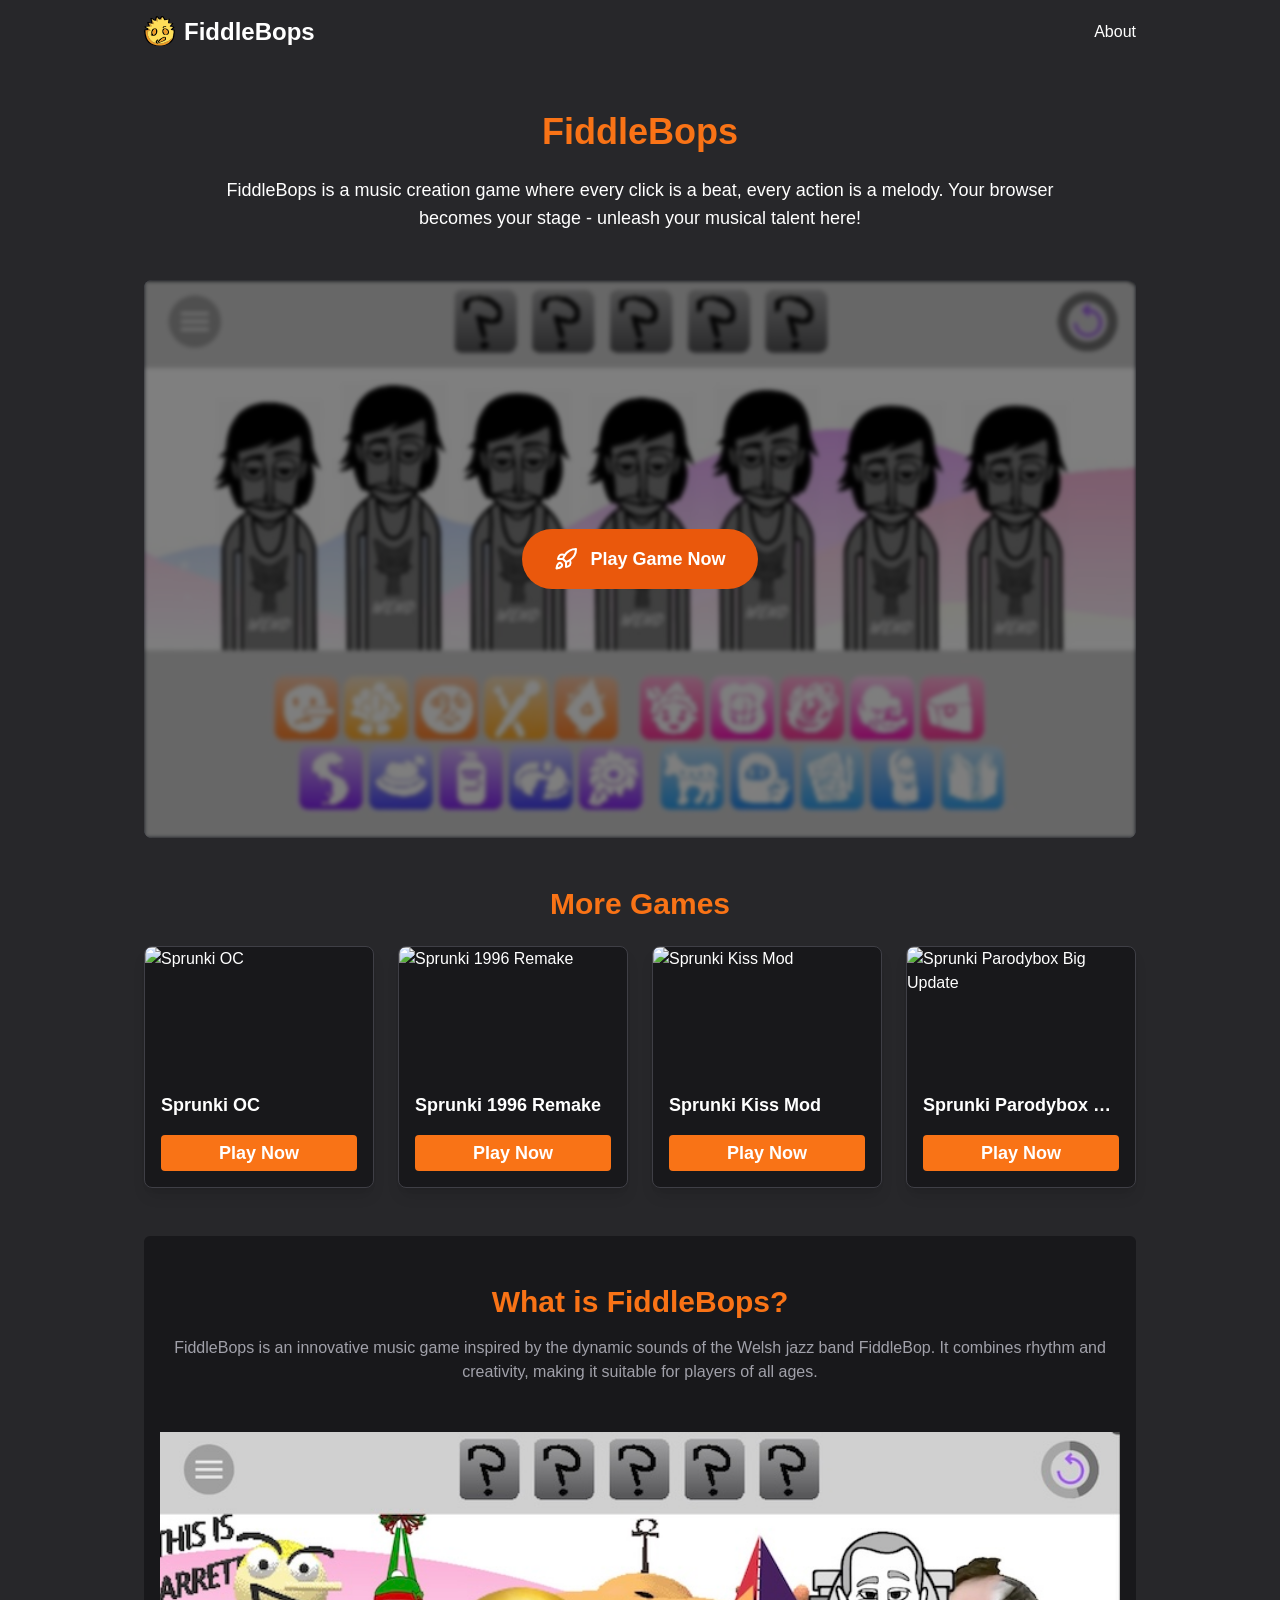
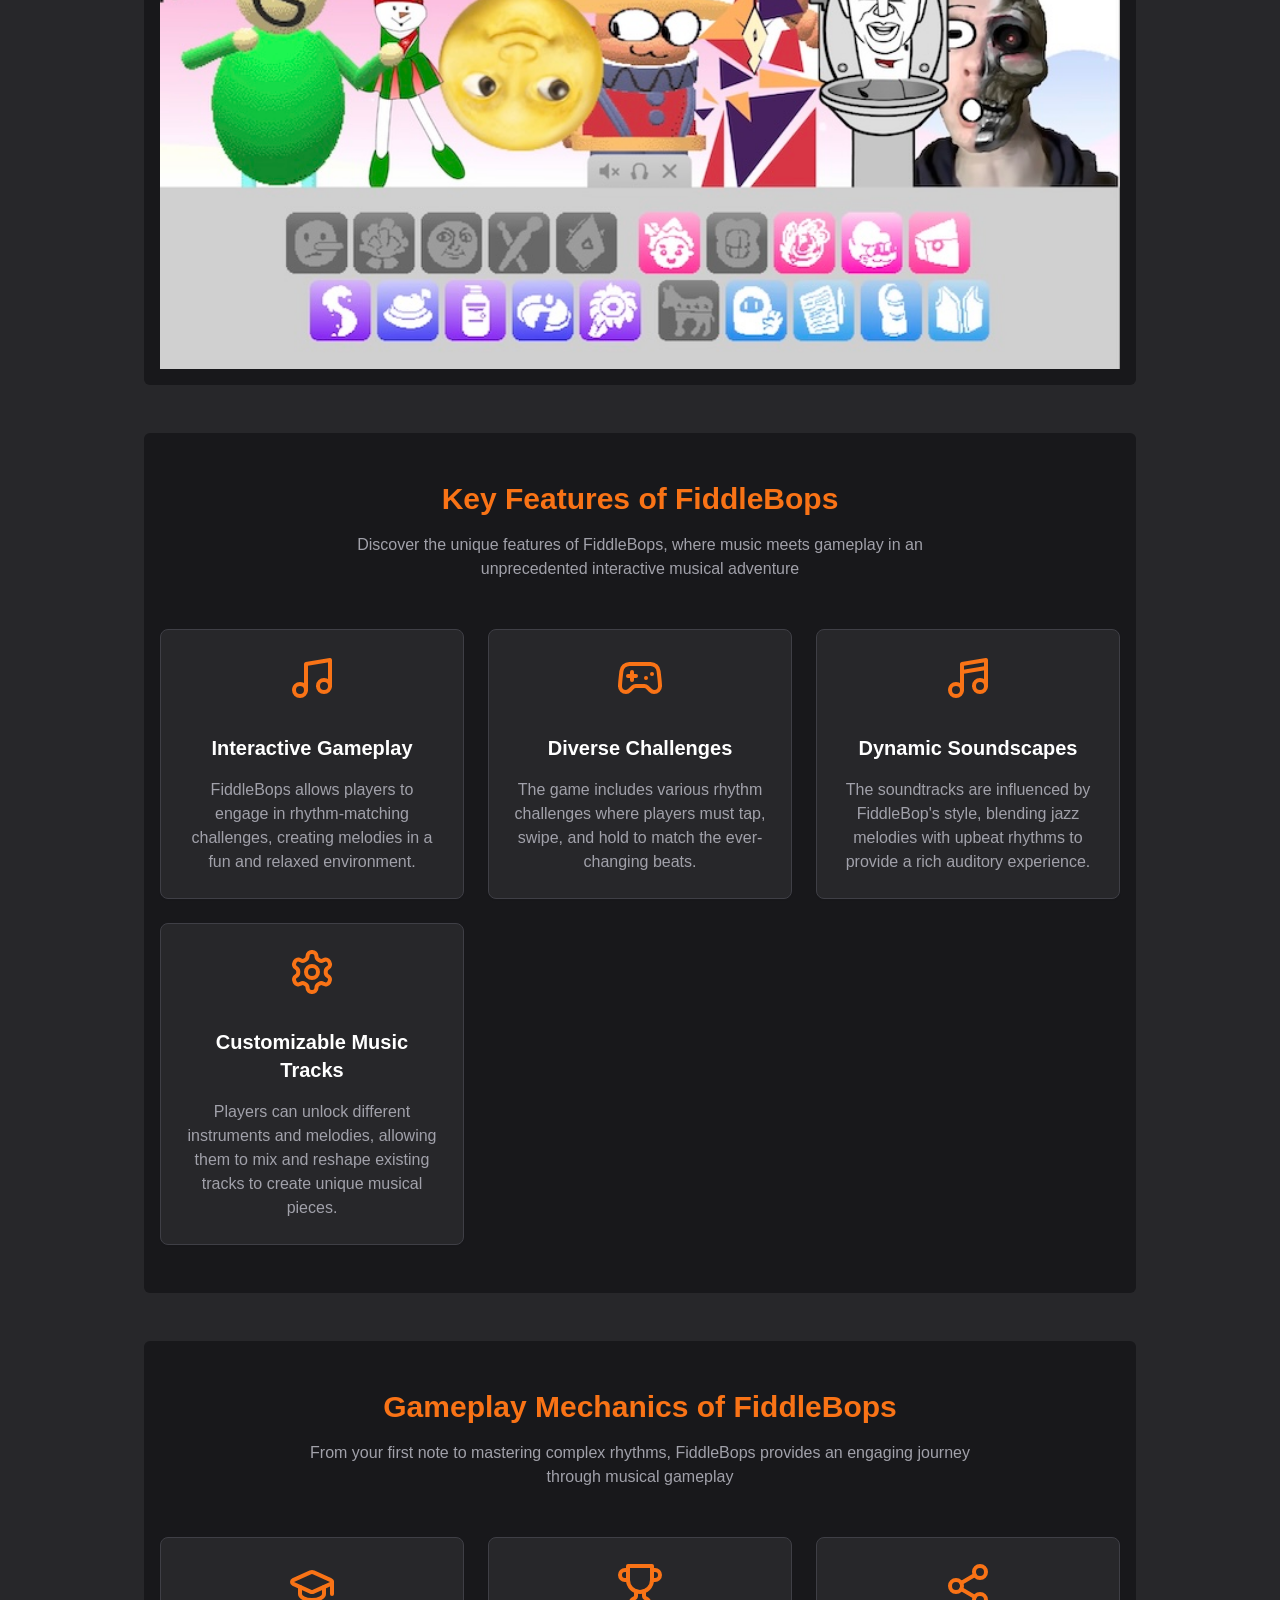
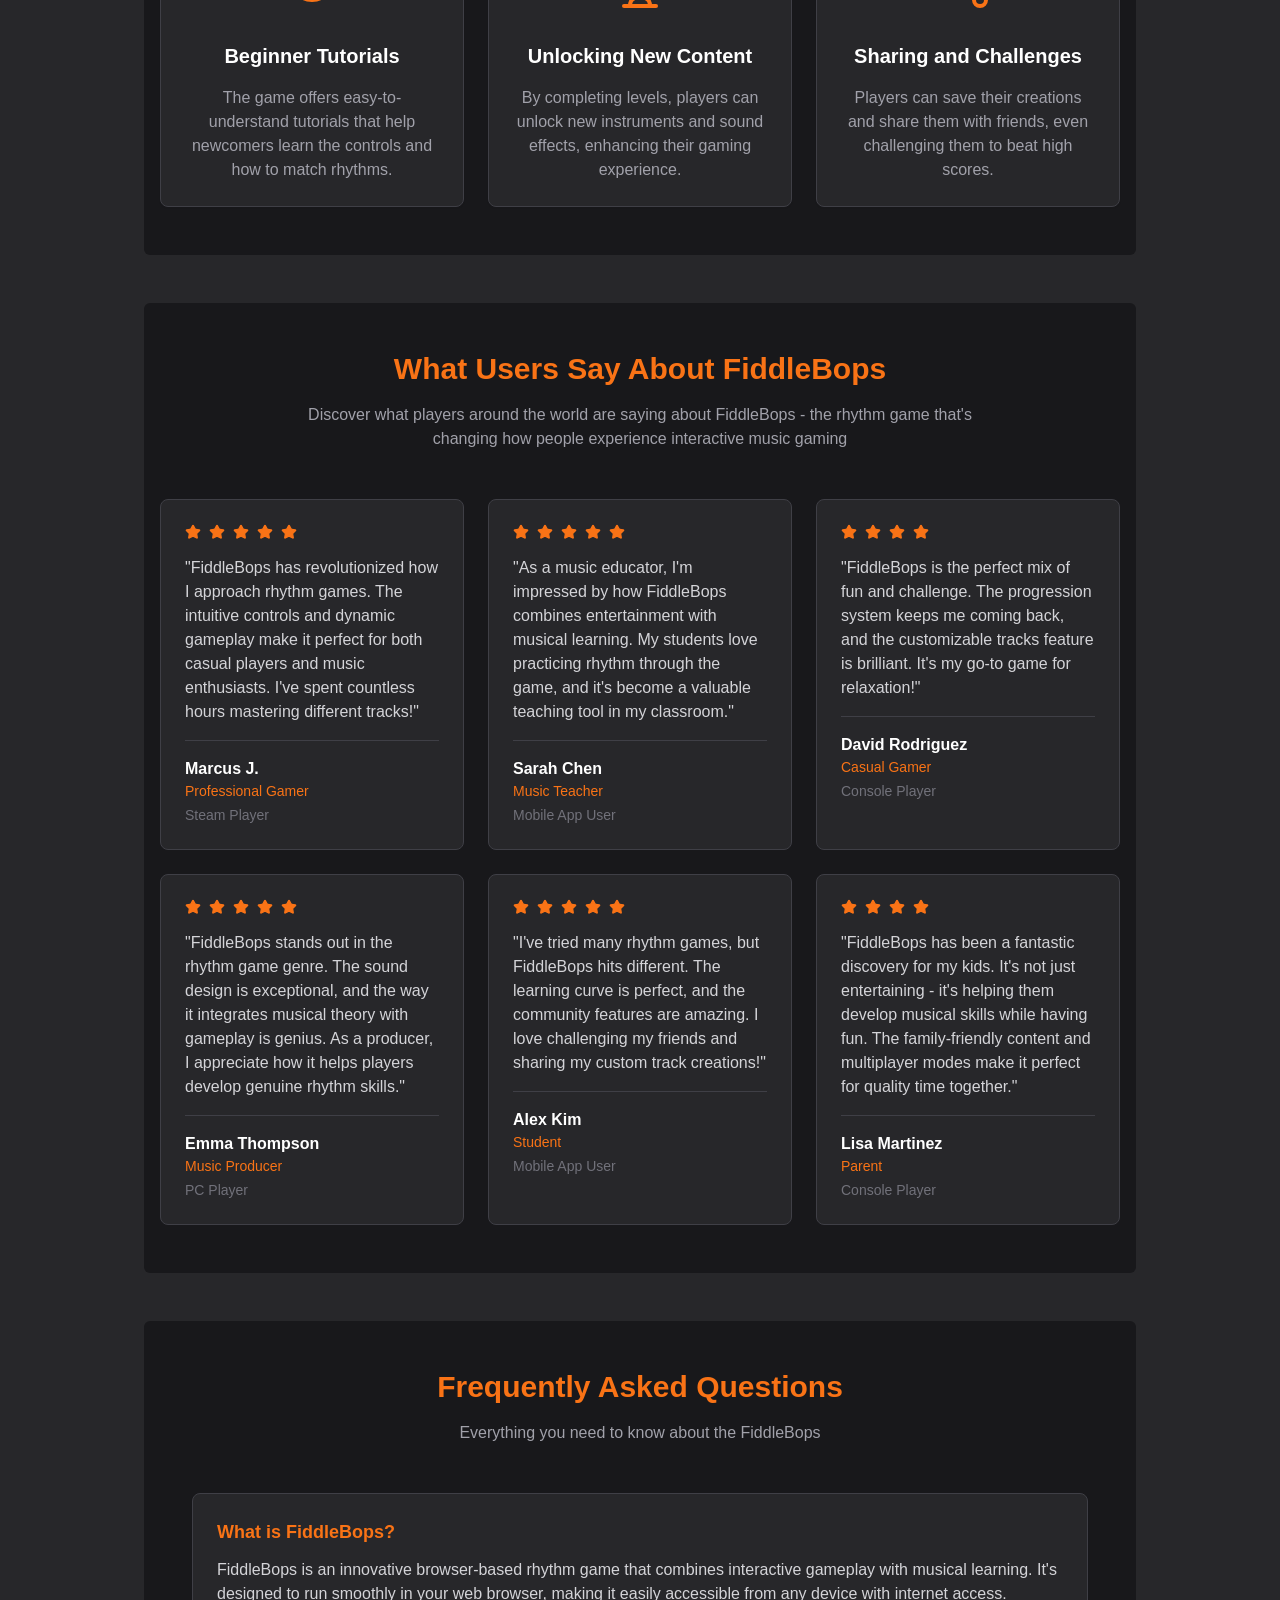
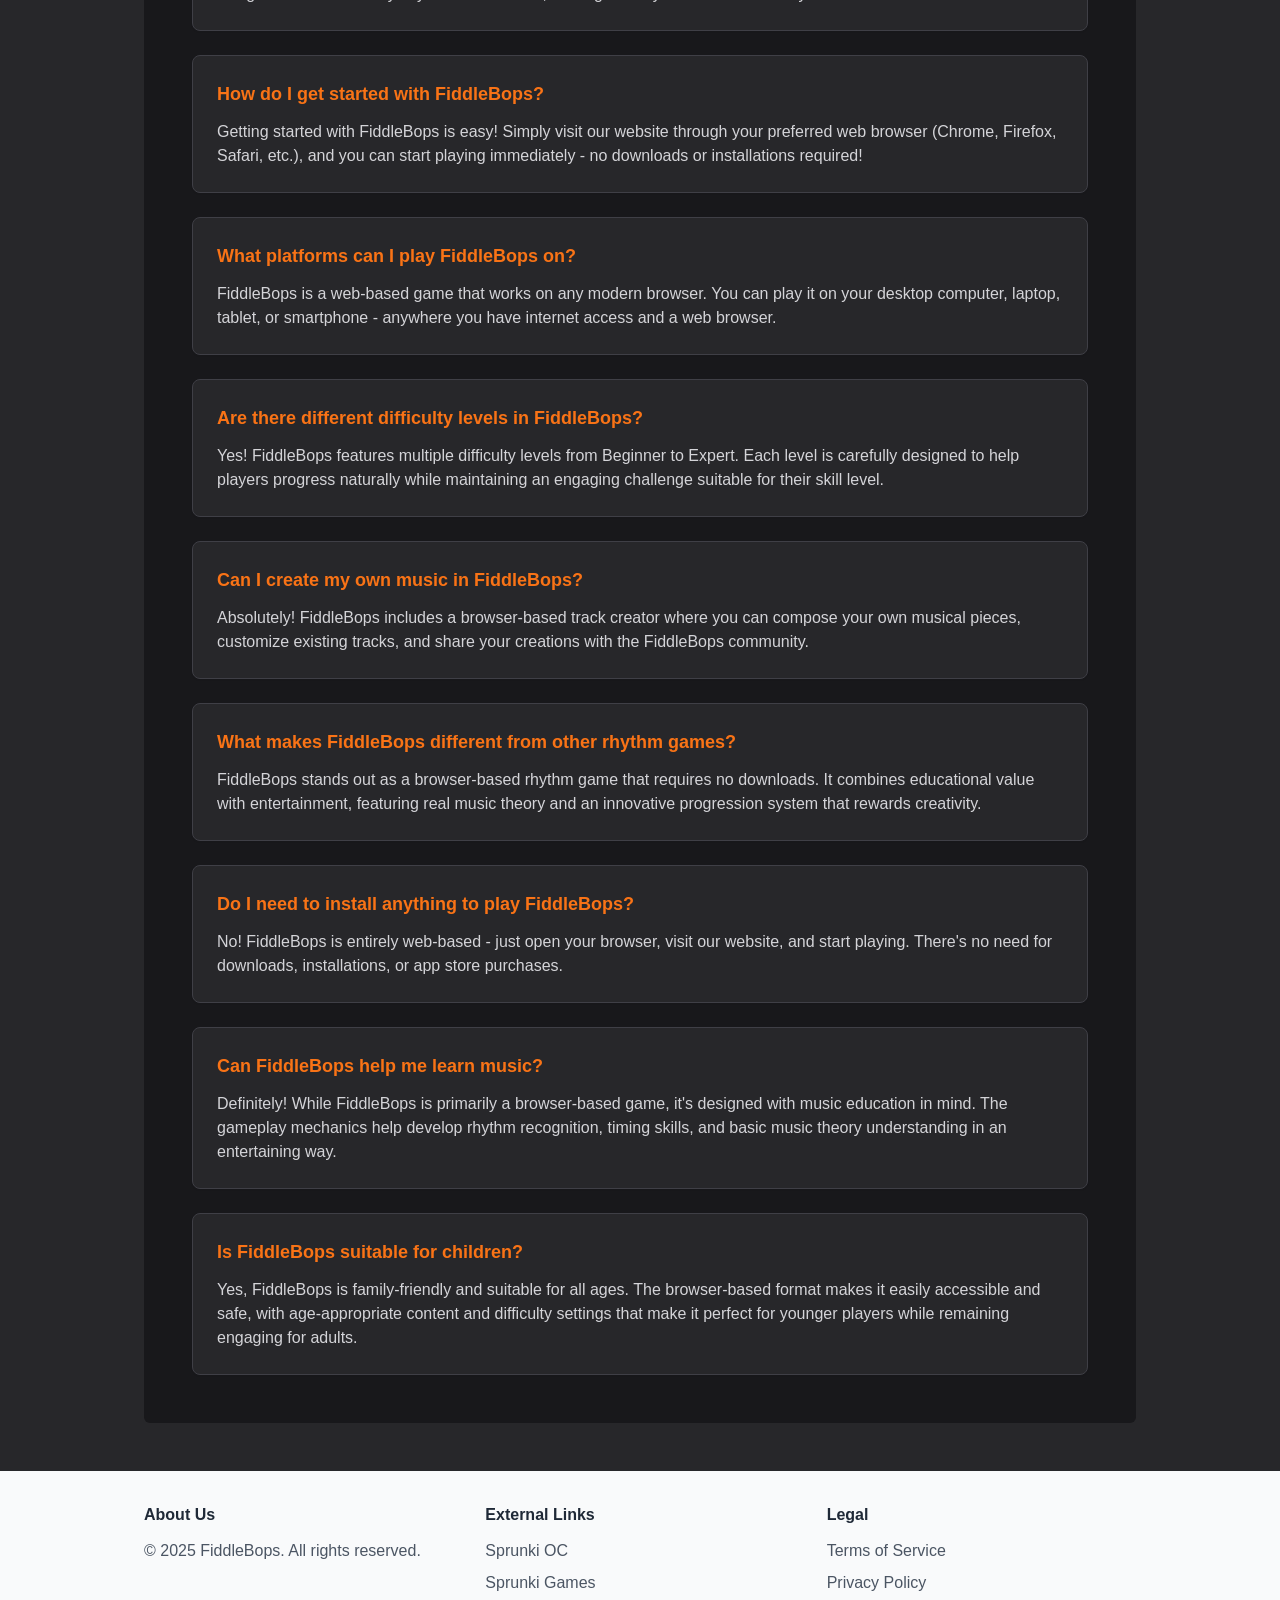
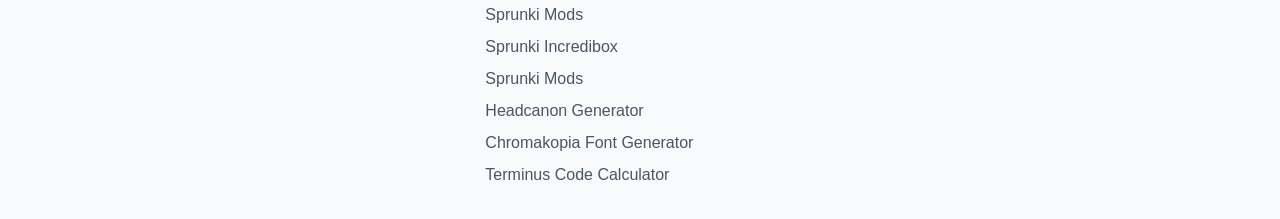
==== commit 3ec069e4: "deploy: fiddlebops/fiddlebops@8e20bc0513d603ade574af11267ef1133c145f92" ====
--- a/index.html
+++ b/index.html
@@ -1,7 +1,7 @@
-<!DOCTYPE html><html lang="en"><head><meta charSet="utf-8"/><meta name="viewport" content="width=device-width, initial-scale=1"/><link rel="preload" as="image" href="/logo.svg"/><link rel="preload" as="image" href="/img/gameplay.jpg"/><link rel="stylesheet" href="/_next/static/css/6c22f595e14d1f70.css" data-precedence="next"/><link rel="preload" as="script" fetchPriority="low" href="/_next/static/chunks/webpack-24b7e992b8509183.js"/><script src="/_next/static/chunks/90f474f1-1d8ffa70e1db7ca9.js" async=""></script><script src="/_next/static/chunks/374-cce8af7cc4fb663d.js" async=""></script><script src="/_next/static/chunks/main-app-a8e498e07a5fc59b.js" async=""></script><script src="/_next/static/chunks/406-b47cf016b8e402b6.js" async=""></script><script src="/_next/static/chunks/app/page-84516a2c6e402c7a.js" async=""></script><script src="/_next/static/chunks/425-b7991af97af13d33.js" async=""></script><script src="/_next/static/chunks/app/layout-6f388a2c47ba189b.js" async=""></script><link rel="preload" href="https://www.googletagmanager.com/gtag/js?id=G-FW3G59E21Y" as="script"/><title>FiddleBops - Online Music Creation Game</title><meta name="description" content="Create unique beats and melodies with FiddleBops, the innovative browser-based rhythm game. Transform your clicks into music, craft your own beats, and unleash your musical creativity - no downloads required!"/><link rel="canonical" href="https://fiddlebops.github.io/"/><meta property="og:title" content="FiddleBops - Online Music Creation Game"/><meta property="og:description" content="Create unique beats and melodies with FiddleBops, the innovative browser-based rhythm game. Transform your clicks into music, craft your own beats, and unleash your musical creativity - no downloads required!"/><meta property="og:image" content="https://fiddlebops.github.io/logo.svg"/><meta property="og:image:width" content="1200"/><meta property="og:image:height" content="630"/><meta property="og:type" content="website"/><meta name="twitter:card" content="summary_large_image"/><meta name="twitter:title" content="FiddleBops - Online Music Creation Game"/><meta name="twitter:description" content="Create unique beats and melodies with FiddleBops, the innovative browser-based rhythm game. Transform your clicks into music, craft your own beats, and unleash your musical creativity - no downloads required!"/><meta name="twitter:image" content="https://fiddlebops.github.io/logo.svg"/><meta name="twitter:image:width" content="1200"/><meta name="twitter:image:height" content="630"/><script>
+<!DOCTYPE html><html lang="en"><head><meta charSet="utf-8"/><meta name="viewport" content="width=device-width, initial-scale=1"/><link rel="preload" as="image" href="/logo.svg"/><link rel="preload" as="image" href="https://sprunki-incredibox.io/upload/img/sprunki-oc.jpg"/><link rel="preload" as="image" href="https://data.sprunkin.games/sprunki-1996-remake/cover.jpg"/><link rel="preload" as="image" href="https://data.sprunkimods.games/sprunki-kiss-mod/cover.jpg"/><link rel="preload" as="image" href="https://data.sprunkimods.app/sprunki-parodybox-big-update/cover.jpg"/><link rel="preload" as="image" href="/img/gameplay.jpg"/><link rel="stylesheet" href="/_next/static/css/e2682f195307ee53.css" data-precedence="next"/><link rel="preload" as="script" fetchPriority="low" href="/_next/static/chunks/webpack-24b7e992b8509183.js"/><script src="/_next/static/chunks/90f474f1-1d8ffa70e1db7ca9.js" async=""></script><script src="/_next/static/chunks/374-cce8af7cc4fb663d.js" async=""></script><script src="/_next/static/chunks/main-app-a8e498e07a5fc59b.js" async=""></script><script src="/_next/static/chunks/406-b47cf016b8e402b6.js" async=""></script><script src="/_next/static/chunks/app/page-84516a2c6e402c7a.js" async=""></script><script src="/_next/static/chunks/796-dca1bfcf9db80b76.js" async=""></script><script src="/_next/static/chunks/app/layout-66a1fdf0f51b00db.js" async=""></script><link rel="preload" href="https://www.googletagmanager.com/gtag/js?id=G-FW3G59E21Y" as="script"/><title>FiddleBops - Online Music Creation Game</title><meta name="description" content="Create unique beats and melodies with FiddleBops, the innovative browser-based rhythm game. Transform your clicks into music, craft your own beats, and unleash your musical creativity - no downloads required!"/><link rel="canonical" href="https://fiddlebops.github.io/"/><meta property="og:title" content="FiddleBops - Online Music Creation Game"/><meta property="og:description" content="Create unique beats and melodies with FiddleBops, the innovative browser-based rhythm game. Transform your clicks into music, craft your own beats, and unleash your musical creativity - no downloads required!"/><meta property="og:image" content="https://fiddlebops.github.io/logo.svg"/><meta property="og:image:width" content="1200"/><meta property="og:image:height" content="630"/><meta property="og:type" content="website"/><meta name="twitter:card" content="summary_large_image"/><meta name="twitter:title" content="FiddleBops - Online Music Creation Game"/><meta name="twitter:description" content="Create unique beats and melodies with FiddleBops, the innovative browser-based rhythm game. Transform your clicks into music, craft your own beats, and unleash your musical creativity - no downloads required!"/><meta name="twitter:image" content="https://fiddlebops.github.io/logo.svg"/><meta name="twitter:image:width" content="1200"/><meta name="twitter:image:height" content="630"/><script>
               (function(c,l,a,r,i,t,y){
                 c[a]=c[a]||function(){(c[a].q=c[a].q||[]).push(arguments)};
                 t=l.createElement(r);t.async=1;t.src="https://www.clarity.ms/tag/"+i;
                 y=l.getElementsByTagName(r)[0];y.parentNode.insertBefore(t,y);
               })(window, document, "clarity", "script", "pk3xbzcs79");
-            </script><script src="/_next/static/chunks/polyfills-42372ed130431b0a.js" noModule=""></script></head><body class="bg-zinc-800 text-white antialiased"><div class="flex flex-col min-h-screen"><header class=""><div class="max-w-5xl mx-auto py-4 px-4 flex flex-row items-center justify-between"><div class="flex items-center gap-2"><a class="flex items-center gap-2 hover:opacity-80" href="/"><img src="/logo.svg" alt="Logo" class="w-8 h-8"/><span class="text-2xl font-bold">FiddleBops</span></a></div><div class="items-center gap-6"><a class="hover:underline whitespace-nowrap" href="/#about">About</a></div></div></header><main class="flex-grow w-full max-w-5xl mx-auto px-2 md:px-4"><div class="py-12 space-y-12"><section class="max-w-4xl mx-auto text-center"><h1 class="text-4xl font-bold text-orange-500 mb-6">FiddleBops</h1><p class="text-lg">FiddleBops is a music creation game where every click is a beat, every action is a melody. Your browser becomes your stage - unleash your musical talent here!</p></section><section><div id="game-container" class="relative w-full aspect-video bg-gray-900 rounded-lg overflow-hidden"><div class="relative w-full h-full"><img alt="Game preview" loading="lazy" decoding="async" data-nimg="fill" class="object-cover filter blur-[2px] hover:blur-0 transition-all duration-300" style="position:absolute;height:100%;width:100%;left:0;top:0;right:0;bottom:0;color:transparent" src="/img/fiddlebops.jpg"/><div class="absolute inset-0 bg-black/50 flex items-center justify-center"><button class="bg-orange-600 hover:bg-orange-700 text-white font-bold py-4 px-8 rounded-full transition-all duration-300 transform hover:scale-105 active:scale-95 flex items-center space-x-3"><svg xmlns="http://www.w3.org/2000/svg" width="24" height="24" viewBox="0 0 24 24" fill="none" stroke="currentColor" stroke-width="2" stroke-linecap="round" stroke-linejoin="round" class="lucide lucide-rocket h-6 w-6"><path d="M4.5 16.5c-1.5 1.26-2 5-2 5s3.74-.5 5-2c.71-.84.7-2.13-.09-2.91a2.18 2.18 0 0 0-2.91-.09z"></path><path d="m12 15-3-3a22 22 0 0 1 2-3.95A12.88 12.88 0 0 1 22 2c0 2.72-.78 7.5-6 11a22.35 22.35 0 0 1-4 2z"></path><path d="M9 12H4s.55-3.03 2-4c1.62-1.08 5 0 5 0"></path><path d="M12 15v5s3.03-.55 4-2c1.08-1.62 0-5 0-5"></path></svg><span class="text-lg">Play Game Now</span></button></div></div></div></section><section><div class="flex flex-col space-y-12 items-center justify-center" id="about"><div class="w-full pt-12 pb-4 bg-zinc-900 rounded-md"><div class="max-w-7xl mx-auto px-4"><h2 class="text-3xl font-bold text-orange-500 text-center mb-4">What is FiddleBops?</h2><div><p class="text-zinc-400 text-center mb-12">FiddleBops is an innovative music game inspired by the dynamic sounds of the Welsh jazz band FiddleBop. It combines rhythm and creativity, making it suitable for players of all ages.</p><img src="/img/gameplay.jpg" alt="FiddleBops" class="w-full h-auto"/></div></div></div></div></section><section><div class="w-full py-12 bg-zinc-900 rounded-md" id="how-to-use"><div class="max-w-7xl mx-auto px-4"><h2 class="text-3xl font-bold text-orange-500 text-center mb-4">Key Features of FiddleBops</h2><p class="text-zinc-400 text-center mb-12 max-w-2xl mx-auto">Discover the unique features of FiddleBops, where music meets gameplay in an unprecedented interactive musical adventure</p><div class="grid md:grid-cols-3 gap-6"><div class="rounded-lg text-card-foreground shadow-sm bg-zinc-800 border border-zinc-700 relative overflow-hidden group hover:border-orange-500 transition-colors"><div class="p-6"><div class="flex flex-col items-center text-center space-y-4"><div class="mb-4 transform group-hover:scale-110 transition-transform"><svg xmlns="http://www.w3.org/2000/svg" width="24" height="24" viewBox="0 0 24 24" fill="none" stroke="currentColor" stroke-width="2" stroke-linecap="round" stroke-linejoin="round" class="lucide lucide-music w-12 h-12 text-orange-500"><path d="M9 18V5l12-2v13"></path><circle cx="6" cy="18" r="3"></circle><circle cx="18" cy="16" r="3"></circle></svg></div><h3 class="text-xl font-semibold text-white">Interactive Gameplay</h3><p class="text-zinc-400">FiddleBops allows players to engage in rhythm-matching challenges, creating melodies in a fun and relaxed environment.</p></div></div></div><div class="rounded-lg text-card-foreground shadow-sm bg-zinc-800 border border-zinc-700 relative overflow-hidden group hover:border-orange-500 transition-colors"><div class="p-6"><div class="flex flex-col items-center text-center space-y-4"><div class="mb-4 transform group-hover:scale-110 transition-transform"><svg xmlns="http://www.w3.org/2000/svg" width="24" height="24" viewBox="0 0 24 24" fill="none" stroke="currentColor" stroke-width="2" stroke-linecap="round" stroke-linejoin="round" class="lucide lucide-gamepad2 w-12 h-12 text-orange-500"><line x1="6" x2="10" y1="11" y2="11"></line><line x1="8" x2="8" y1="9" y2="13"></line><line x1="15" x2="15.01" y1="12" y2="12"></line><line x1="18" x2="18.01" y1="10" y2="10"></line><path d="M17.32 5H6.68a4 4 0 0 0-3.978 3.59c-.006.052-.01.101-.017.152C2.604 9.416 2 14.456 2 16a3 3 0 0 0 3 3c1 0 1.5-.5 2-1l1.414-1.414A2 2 0 0 1 9.828 16h4.344a2 2 0 0 1 1.414.586L17 18c.5.5 1 1 2 1a3 3 0 0 0 3-3c0-1.545-.604-6.584-.685-7.258-.007-.05-.011-.1-.017-.151A4 4 0 0 0 17.32 5z"></path></svg></div><h3 class="text-xl font-semibold text-white">Diverse Challenges</h3><p class="text-zinc-400">The game includes various rhythm challenges where players must tap, swipe, and hold to match the ever-changing beats.</p></div></div></div><div class="rounded-lg text-card-foreground shadow-sm bg-zinc-800 border border-zinc-700 relative overflow-hidden group hover:border-orange-500 transition-colors"><div class="p-6"><div class="flex flex-col items-center text-center space-y-4"><div class="mb-4 transform group-hover:scale-110 transition-transform"><svg xmlns="http://www.w3.org/2000/svg" width="24" height="24" viewBox="0 0 24 24" fill="none" stroke="currentColor" stroke-width="2" stroke-linecap="round" stroke-linejoin="round" class="lucide lucide-music4 w-12 h-12 text-orange-500"><path d="M9 18V5l12-2v13"></path><path d="m9 9 12-2"></path><circle cx="6" cy="18" r="3"></circle><circle cx="18" cy="16" r="3"></circle></svg></div><h3 class="text-xl font-semibold text-white">Dynamic Soundscapes</h3><p class="text-zinc-400">The soundtracks are influenced by FiddleBop&#x27;s style, blending jazz melodies with upbeat rhythms to provide a rich auditory experience.</p></div></div></div><div class="rounded-lg text-card-foreground shadow-sm bg-zinc-800 border border-zinc-700 relative overflow-hidden group hover:border-orange-500 transition-colors"><div class="p-6"><div class="flex flex-col items-center text-center space-y-4"><div class="mb-4 transform group-hover:scale-110 transition-transform"><svg xmlns="http://www.w3.org/2000/svg" width="24" height="24" viewBox="0 0 24 24" fill="none" stroke="currentColor" stroke-width="2" stroke-linecap="round" stroke-linejoin="round" class="lucide lucide-settings w-12 h-12 text-orange-500"><path d="M12.22 2h-.44a2 2 0 0 0-2 2v.18a2 2 0 0 1-1 1.73l-.43.25a2 2 0 0 1-2 0l-.15-.08a2 2 0 0 0-2.73.73l-.22.38a2 2 0 0 0 .73 2.73l.15.1a2 2 0 0 1 1 1.72v.51a2 2 0 0 1-1 1.74l-.15.09a2 2 0 0 0-.73 2.73l.22.38a2 2 0 0 0 2.73.73l.15-.08a2 2 0 0 1 2 0l.43.25a2 2 0 0 1 1 1.73V20a2 2 0 0 0 2 2h.44a2 2 0 0 0 2-2v-.18a2 2 0 0 1 1-1.73l.43-.25a2 2 0 0 1 2 0l.15.08a2 2 0 0 0 2.73-.73l.22-.39a2 2 0 0 0-.73-2.73l-.15-.08a2 2 0 0 1-1-1.74v-.5a2 2 0 0 1 1-1.74l.15-.09a2 2 0 0 0 .73-2.73l-.22-.38a2 2 0 0 0-2.73-.73l-.15.08a2 2 0 0 1-2 0l-.43-.25a2 2 0 0 1-1-1.73V4a2 2 0 0 0-2-2z"></path><circle cx="12" cy="12" r="3"></circle></svg></div><h3 class="text-xl font-semibold text-white">Customizable Music Tracks</h3><p class="text-zinc-400">Players can unlock different instruments and melodies, allowing them to mix and reshape existing tracks to create unique musical pieces.</p></div></div></div></div></div></div></section><section><div class="w-full py-12 bg-zinc-900 rounded-md" id="how-to-use"><div class="max-w-7xl mx-auto px-4"><h2 class="text-3xl font-bold text-orange-500 text-center mb-4">Gameplay Mechanics of FiddleBops</h2><p class="text-zinc-400 text-center mb-12 max-w-2xl mx-auto">From your first note to mastering complex rhythms, FiddleBops provides an engaging journey through musical gameplay</p><div class="grid md:grid-cols-3 gap-6"><div class="rounded-lg text-card-foreground shadow-sm bg-zinc-800 border border-zinc-700 relative overflow-hidden group hover:border-orange-500 transition-colors"><div class="p-6"><div class="flex flex-col items-center text-center space-y-4"><div class="mb-4 transform group-hover:scale-110 transition-transform"><svg xmlns="http://www.w3.org/2000/svg" width="24" height="24" viewBox="0 0 24 24" fill="none" stroke="currentColor" stroke-width="2" stroke-linecap="round" stroke-linejoin="round" class="lucide lucide-graduation-cap w-12 h-12 text-orange-500"><path d="M21.42 10.922a1 1 0 0 0-.019-1.838L12.83 5.18a2 2 0 0 0-1.66 0L2.6 9.08a1 1 0 0 0 0 1.832l8.57 3.908a2 2 0 0 0 1.66 0z"></path><path d="M22 10v6"></path><path d="M6 12.5V16a6 3 0 0 0 12 0v-3.5"></path></svg></div><h3 class="text-xl font-semibold text-white">Beginner Tutorials</h3><p class="text-zinc-400">The game offers easy-to-understand tutorials that help newcomers learn the controls and how to match rhythms.</p></div></div></div><div class="rounded-lg text-card-foreground shadow-sm bg-zinc-800 border border-zinc-700 relative overflow-hidden group hover:border-orange-500 transition-colors"><div class="p-6"><div class="flex flex-col items-center text-center space-y-4"><div class="mb-4 transform group-hover:scale-110 transition-transform"><svg xmlns="http://www.w3.org/2000/svg" width="24" height="24" viewBox="0 0 24 24" fill="none" stroke="currentColor" stroke-width="2" stroke-linecap="round" stroke-linejoin="round" class="lucide lucide-trophy w-12 h-12 text-orange-500"><path d="M6 9H4.5a2.5 2.5 0 0 1 0-5H6"></path><path d="M18 9h1.5a2.5 2.5 0 0 0 0-5H18"></path><path d="M4 22h16"></path><path d="M10 14.66V17c0 .55-.47.98-.97 1.21C7.85 18.75 7 20.24 7 22"></path><path d="M14 14.66V17c0 .55.47.98.97 1.21C16.15 18.75 17 20.24 17 22"></path><path d="M18 2H6v7a6 6 0 0 0 12 0V2Z"></path></svg></div><h3 class="text-xl font-semibold text-white">Unlocking New Content</h3><p class="text-zinc-400">By completing levels, players can unlock new instruments and sound effects, enhancing their gaming experience.</p></div></div></div><div class="rounded-lg text-card-foreground shadow-sm bg-zinc-800 border border-zinc-700 relative overflow-hidden group hover:border-orange-500 transition-colors"><div class="p-6"><div class="flex flex-col items-center text-center space-y-4"><div class="mb-4 transform group-hover:scale-110 transition-transform"><svg xmlns="http://www.w3.org/2000/svg" width="24" height="24" viewBox="0 0 24 24" fill="none" stroke="currentColor" stroke-width="2" stroke-linecap="round" stroke-linejoin="round" class="lucide lucide-share2 w-12 h-12 text-orange-500"><circle cx="18" cy="5" r="3"></circle><circle cx="6" cy="12" r="3"></circle><circle cx="18" cy="19" r="3"></circle><line x1="8.59" x2="15.42" y1="13.51" y2="17.49"></line><line x1="15.41" x2="8.59" y1="6.51" y2="10.49"></line></svg></div><h3 class="text-xl font-semibold text-white">Sharing and Challenges</h3><p class="text-zinc-400">Players can save their creations and share them with friends, even challenging them to beat high scores.</p></div></div></div></div></div></div></section><section><div class="w-full py-12 bg-zinc-900 rounded-md" id="testimonials"><div class="max-w-7xl mx-auto px-4"><h2 class="text-3xl font-bold text-orange-500 text-center mb-4">What Users Say About FiddleBops</h2><p class="text-zinc-400 text-center mb-12 max-w-2xl mx-auto">Discover what players around the world are saying about FiddleBops - the rhythm game that&#x27;s changing how people experience interactive music gaming</p><div class="grid md:grid-cols-2 lg:grid-cols-3 gap-6"><div class="bg-zinc-800 rounded-lg p-6 border border-zinc-700 hover:border-orange-500 transition-colors"><div class="flex items-center gap-2 mb-4"><svg xmlns="http://www.w3.org/2000/svg" width="24" height="24" viewBox="0 0 24 24" fill="none" stroke="currentColor" stroke-width="2" stroke-linecap="round" stroke-linejoin="round" class="lucide lucide-star w-4 h-4 fill-orange-500 text-orange-500"><path d="M11.525 2.295a.53.53 0 0 1 .95 0l2.31 4.679a2.123 2.123 0 0 0 1.595 1.16l5.166.756a.53.53 0 0 1 .294.904l-3.736 3.638a2.123 2.123 0 0 0-.611 1.878l.882 5.14a.53.53 0 0 1-.771.56l-4.618-2.428a2.122 2.122 0 0 0-1.973 0L6.396 21.01a.53.53 0 0 1-.77-.56l.881-5.139a2.122 2.122 0 0 0-.611-1.879L2.16 9.795a.53.53 0 0 1 .294-.906l5.165-.755a2.122 2.122 0 0 0 1.597-1.16z"></path></svg><svg xmlns="http://www.w3.org/2000/svg" width="24" height="24" viewBox="0 0 24 24" fill="none" stroke="currentColor" stroke-width="2" stroke-linecap="round" stroke-linejoin="round" class="lucide lucide-star w-4 h-4 fill-orange-500 text-orange-500"><path d="M11.525 2.295a.53.53 0 0 1 .95 0l2.31 4.679a2.123 2.123 0 0 0 1.595 1.16l5.166.756a.53.53 0 0 1 .294.904l-3.736 3.638a2.123 2.123 0 0 0-.611 1.878l.882 5.14a.53.53 0 0 1-.771.56l-4.618-2.428a2.122 2.122 0 0 0-1.973 0L6.396 21.01a.53.53 0 0 1-.77-.56l.881-5.139a2.122 2.122 0 0 0-.611-1.879L2.16 9.795a.53.53 0 0 1 .294-.906l5.165-.755a2.122 2.122 0 0 0 1.597-1.16z"></path></svg><svg xmlns="http://www.w3.org/2000/svg" width="24" height="24" viewBox="0 0 24 24" fill="none" stroke="currentColor" stroke-width="2" stroke-linecap="round" stroke-linejoin="round" class="lucide lucide-star w-4 h-4 fill-orange-500 text-orange-500"><path d="M11.525 2.295a.53.53 0 0 1 .95 0l2.31 4.679a2.123 2.123 0 0 0 1.595 1.16l5.166.756a.53.53 0 0 1 .294.904l-3.736 3.638a2.123 2.123 0 0 0-.611 1.878l.882 5.14a.53.53 0 0 1-.771.56l-4.618-2.428a2.122 2.122 0 0 0-1.973 0L6.396 21.01a.53.53 0 0 1-.77-.56l.881-5.139a2.122 2.122 0 0 0-.611-1.879L2.16 9.795a.53.53 0 0 1 .294-.906l5.165-.755a2.122 2.122 0 0 0 1.597-1.16z"></path></svg><svg xmlns="http://www.w3.org/2000/svg" width="24" height="24" viewBox="0 0 24 24" fill="none" stroke="currentColor" stroke-width="2" stroke-linecap="round" stroke-linejoin="round" class="lucide lucide-star w-4 h-4 fill-orange-500 text-orange-500"><path d="M11.525 2.295a.53.53 0 0 1 .95 0l2.31 4.679a2.123 2.123 0 0 0 1.595 1.16l5.166.756a.53.53 0 0 1 .294.904l-3.736 3.638a2.123 2.123 0 0 0-.611 1.878l.882 5.14a.53.53 0 0 1-.771.56l-4.618-2.428a2.122 2.122 0 0 0-1.973 0L6.396 21.01a.53.53 0 0 1-.77-.56l.881-5.139a2.122 2.122 0 0 0-.611-1.879L2.16 9.795a.53.53 0 0 1 .294-.906l5.165-.755a2.122 2.122 0 0 0 1.597-1.16z"></path></svg><svg xmlns="http://www.w3.org/2000/svg" width="24" height="24" viewBox="0 0 24 24" fill="none" stroke="currentColor" stroke-width="2" stroke-linecap="round" stroke-linejoin="round" class="lucide lucide-star w-4 h-4 fill-orange-500 text-orange-500"><path d="M11.525 2.295a.53.53 0 0 1 .95 0l2.31 4.679a2.123 2.123 0 0 0 1.595 1.16l5.166.756a.53.53 0 0 1 .294.904l-3.736 3.638a2.123 2.123 0 0 0-.611 1.878l.882 5.14a.53.53 0 0 1-.771.56l-4.618-2.428a2.122 2.122 0 0 0-1.973 0L6.396 21.01a.53.53 0 0 1-.77-.56l.881-5.139a2.122 2.122 0 0 0-.611-1.879L2.16 9.795a.53.53 0 0 1 .294-.906l5.165-.755a2.122 2.122 0 0 0 1.597-1.16z"></path></svg></div><blockquote class="text-zinc-300 mb-4 min-h-[100px]">&quot;<!-- -->FiddleBops has revolutionized how I approach rhythm games. The intuitive controls and dynamic gameplay make it perfect for both casual players and music enthusiasts. I&#x27;ve spent countless hours mastering different tracks!<!-- -->&quot;</blockquote><div class="border-t border-zinc-700 pt-4"><div class="flex flex-col"><span class="font-semibold text-white">Marcus J.</span><span class="text-orange-500 text-sm">Professional Gamer</span><span class="text-sm text-zinc-500 mt-1">Steam Player</span></div></div></div><div class="bg-zinc-800 rounded-lg p-6 border border-zinc-700 hover:border-orange-500 transition-colors"><div class="flex items-center gap-2 mb-4"><svg xmlns="http://www.w3.org/2000/svg" width="24" height="24" viewBox="0 0 24 24" fill="none" stroke="currentColor" stroke-width="2" stroke-linecap="round" stroke-linejoin="round" class="lucide lucide-star w-4 h-4 fill-orange-500 text-orange-500"><path d="M11.525 2.295a.53.53 0 0 1 .95 0l2.31 4.679a2.123 2.123 0 0 0 1.595 1.16l5.166.756a.53.53 0 0 1 .294.904l-3.736 3.638a2.123 2.123 0 0 0-.611 1.878l.882 5.14a.53.53 0 0 1-.771.56l-4.618-2.428a2.122 2.122 0 0 0-1.973 0L6.396 21.01a.53.53 0 0 1-.77-.56l.881-5.139a2.122 2.122 0 0 0-.611-1.879L2.16 9.795a.53.53 0 0 1 .294-.906l5.165-.755a2.122 2.122 0 0 0 1.597-1.16z"></path></svg><svg xmlns="http://www.w3.org/2000/svg" width="24" height="24" viewBox="0 0 24 24" fill="none" stroke="currentColor" stroke-width="2" stroke-linecap="round" stroke-linejoin="round" class="lucide lucide-star w-4 h-4 fill-orange-500 text-orange-500"><path d="M11.525 2.295a.53.53 0 0 1 .95 0l2.31 4.679a2.123 2.123 0 0 0 1.595 1.16l5.166.756a.53.53 0 0 1 .294.904l-3.736 3.638a2.123 2.123 0 0 0-.611 1.878l.882 5.14a.53.53 0 0 1-.771.56l-4.618-2.428a2.122 2.122 0 0 0-1.973 0L6.396 21.01a.53.53 0 0 1-.77-.56l.881-5.139a2.122 2.122 0 0 0-.611-1.879L2.16 9.795a.53.53 0 0 1 .294-.906l5.165-.755a2.122 2.122 0 0 0 1.597-1.16z"></path></svg><svg xmlns="http://www.w3.org/2000/svg" width="24" height="24" viewBox="0 0 24 24" fill="none" stroke="currentColor" stroke-width="2" stroke-linecap="round" stroke-linejoin="round" class="lucide lucide-star w-4 h-4 fill-orange-500 text-orange-500"><path d="M11.525 2.295a.53.53 0 0 1 .95 0l2.31 4.679a2.123 2.123 0 0 0 1.595 1.16l5.166.756a.53.53 0 0 1 .294.904l-3.736 3.638a2.123 2.123 0 0 0-.611 1.878l.882 5.14a.53.53 0 0 1-.771.56l-4.618-2.428a2.122 2.122 0 0 0-1.973 0L6.396 21.01a.53.53 0 0 1-.77-.56l.881-5.139a2.122 2.122 0 0 0-.611-1.879L2.16 9.795a.53.53 0 0 1 .294-.906l5.165-.755a2.122 2.122 0 0 0 1.597-1.16z"></path></svg><svg xmlns="http://www.w3.org/2000/svg" width="24" height="24" viewBox="0 0 24 24" fill="none" stroke="currentColor" stroke-width="2" stroke-linecap="round" stroke-linejoin="round" class="lucide lucide-star w-4 h-4 fill-orange-500 text-orange-500"><path d="M11.525 2.295a.53.53 0 0 1 .95 0l2.31 4.679a2.123 2.123 0 0 0 1.595 1.16l5.166.756a.53.53 0 0 1 .294.904l-3.736 3.638a2.123 2.123 0 0 0-.611 1.878l.882 5.14a.53.53 0 0 1-.771.56l-4.618-2.428a2.122 2.122 0 0 0-1.973 0L6.396 21.01a.53.53 0 0 1-.77-.56l.881-5.139a2.122 2.122 0 0 0-.611-1.879L2.16 9.795a.53.53 0 0 1 .294-.906l5.165-.755a2.122 2.122 0 0 0 1.597-1.16z"></path></svg><svg xmlns="http://www.w3.org/2000/svg" width="24" height="24" viewBox="0 0 24 24" fill="none" stroke="currentColor" stroke-width="2" stroke-linecap="round" stroke-linejoin="round" class="lucide lucide-star w-4 h-4 fill-orange-500 text-orange-500"><path d="M11.525 2.295a.53.53 0 0 1 .95 0l2.31 4.679a2.123 2.123 0 0 0 1.595 1.16l5.166.756a.53.53 0 0 1 .294.904l-3.736 3.638a2.123 2.123 0 0 0-.611 1.878l.882 5.14a.53.53 0 0 1-.771.56l-4.618-2.428a2.122 2.122 0 0 0-1.973 0L6.396 21.01a.53.53 0 0 1-.77-.56l.881-5.139a2.122 2.122 0 0 0-.611-1.879L2.16 9.795a.53.53 0 0 1 .294-.906l5.165-.755a2.122 2.122 0 0 0 1.597-1.16z"></path></svg></div><blockquote class="text-zinc-300 mb-4 min-h-[100px]">&quot;<!-- -->As a music educator, I&#x27;m impressed by how FiddleBops combines entertainment with musical learning. My students love practicing rhythm through the game, and it&#x27;s become a valuable teaching tool in my classroom.<!-- -->&quot;</blockquote><div class="border-t border-zinc-700 pt-4"><div class="flex flex-col"><span class="font-semibold text-white">Sarah Chen</span><span class="text-orange-500 text-sm">Music Teacher</span><span class="text-sm text-zinc-500 mt-1">Mobile App User</span></div></div></div><div class="bg-zinc-800 rounded-lg p-6 border border-zinc-700 hover:border-orange-500 transition-colors"><div class="flex items-center gap-2 mb-4"><svg xmlns="http://www.w3.org/2000/svg" width="24" height="24" viewBox="0 0 24 24" fill="none" stroke="currentColor" stroke-width="2" stroke-linecap="round" stroke-linejoin="round" class="lucide lucide-star w-4 h-4 fill-orange-500 text-orange-500"><path d="M11.525 2.295a.53.53 0 0 1 .95 0l2.31 4.679a2.123 2.123 0 0 0 1.595 1.16l5.166.756a.53.53 0 0 1 .294.904l-3.736 3.638a2.123 2.123 0 0 0-.611 1.878l.882 5.14a.53.53 0 0 1-.771.56l-4.618-2.428a2.122 2.122 0 0 0-1.973 0L6.396 21.01a.53.53 0 0 1-.77-.56l.881-5.139a2.122 2.122 0 0 0-.611-1.879L2.16 9.795a.53.53 0 0 1 .294-.906l5.165-.755a2.122 2.122 0 0 0 1.597-1.16z"></path></svg><svg xmlns="http://www.w3.org/2000/svg" width="24" height="24" viewBox="0 0 24 24" fill="none" stroke="currentColor" stroke-width="2" stroke-linecap="round" stroke-linejoin="round" class="lucide lucide-star w-4 h-4 fill-orange-500 text-orange-500"><path d="M11.525 2.295a.53.53 0 0 1 .95 0l2.31 4.679a2.123 2.123 0 0 0 1.595 1.16l5.166.756a.53.53 0 0 1 .294.904l-3.736 3.638a2.123 2.123 0 0 0-.611 1.878l.882 5.14a.53.53 0 0 1-.771.56l-4.618-2.428a2.122 2.122 0 0 0-1.973 0L6.396 21.01a.53.53 0 0 1-.77-.56l.881-5.139a2.122 2.122 0 0 0-.611-1.879L2.16 9.795a.53.53 0 0 1 .294-.906l5.165-.755a2.122 2.122 0 0 0 1.597-1.16z"></path></svg><svg xmlns="http://www.w3.org/2000/svg" width="24" height="24" viewBox="0 0 24 24" fill="none" stroke="currentColor" stroke-width="2" stroke-linecap="round" stroke-linejoin="round" class="lucide lucide-star w-4 h-4 fill-orange-500 text-orange-500"><path d="M11.525 2.295a.53.53 0 0 1 .95 0l2.31 4.679a2.123 2.123 0 0 0 1.595 1.16l5.166.756a.53.53 0 0 1 .294.904l-3.736 3.638a2.123 2.123 0 0 0-.611 1.878l.882 5.14a.53.53 0 0 1-.771.56l-4.618-2.428a2.122 2.122 0 0 0-1.973 0L6.396 21.01a.53.53 0 0 1-.77-.56l.881-5.139a2.122 2.122 0 0 0-.611-1.879L2.16 9.795a.53.53 0 0 1 .294-.906l5.165-.755a2.122 2.122 0 0 0 1.597-1.16z"></path></svg><svg xmlns="http://www.w3.org/2000/svg" width="24" height="24" viewBox="0 0 24 24" fill="none" stroke="currentColor" stroke-width="2" stroke-linecap="round" stroke-linejoin="round" class="lucide lucide-star w-4 h-4 fill-orange-500 text-orange-500"><path d="M11.525 2.295a.53.53 0 0 1 .95 0l2.31 4.679a2.123 2.123 0 0 0 1.595 1.16l5.166.756a.53.53 0 0 1 .294.904l-3.736 3.638a2.123 2.123 0 0 0-.611 1.878l.882 5.14a.53.53 0 0 1-.771.56l-4.618-2.428a2.122 2.122 0 0 0-1.973 0L6.396 21.01a.53.53 0 0 1-.77-.56l.881-5.139a2.122 2.122 0 0 0-.611-1.879L2.16 9.795a.53.53 0 0 1 .294-.906l5.165-.755a2.122 2.122 0 0 0 1.597-1.16z"></path></svg></div><blockquote class="text-zinc-300 mb-4 min-h-[100px]">&quot;<!-- -->FiddleBops is the perfect mix of fun and challenge. The progression system keeps me coming back, and the customizable tracks feature is brilliant. It&#x27;s my go-to game for relaxation!<!-- -->&quot;</blockquote><div class="border-t border-zinc-700 pt-4"><div class="flex flex-col"><span class="font-semibold text-white">David Rodriguez</span><span class="text-orange-500 text-sm">Casual Gamer</span><span class="text-sm text-zinc-500 mt-1">Console Player</span></div></div></div><div class="bg-zinc-800 rounded-lg p-6 border border-zinc-700 hover:border-orange-500 transition-colors"><div class="flex items-center gap-2 mb-4"><svg xmlns="http://www.w3.org/2000/svg" width="24" height="24" viewBox="0 0 24 24" fill="none" stroke="currentColor" stroke-width="2" stroke-linecap="round" stroke-linejoin="round" class="lucide lucide-star w-4 h-4 fill-orange-500 text-orange-500"><path d="M11.525 2.295a.53.53 0 0 1 .95 0l2.31 4.679a2.123 2.123 0 0 0 1.595 1.16l5.166.756a.53.53 0 0 1 .294.904l-3.736 3.638a2.123 2.123 0 0 0-.611 1.878l.882 5.14a.53.53 0 0 1-.771.56l-4.618-2.428a2.122 2.122 0 0 0-1.973 0L6.396 21.01a.53.53 0 0 1-.77-.56l.881-5.139a2.122 2.122 0 0 0-.611-1.879L2.16 9.795a.53.53 0 0 1 .294-.906l5.165-.755a2.122 2.122 0 0 0 1.597-1.16z"></path></svg><svg xmlns="http://www.w3.org/2000/svg" width="24" height="24" viewBox="0 0 24 24" fill="none" stroke="currentColor" stroke-width="2" stroke-linecap="round" stroke-linejoin="round" class="lucide lucide-star w-4 h-4 fill-orange-500 text-orange-500"><path d="M11.525 2.295a.53.53 0 0 1 .95 0l2.31 4.679a2.123 2.123 0 0 0 1.595 1.16l5.166.756a.53.53 0 0 1 .294.904l-3.736 3.638a2.123 2.123 0 0 0-.611 1.878l.882 5.14a.53.53 0 0 1-.771.56l-4.618-2.428a2.122 2.122 0 0 0-1.973 0L6.396 21.01a.53.53 0 0 1-.77-.56l.881-5.139a2.122 2.122 0 0 0-.611-1.879L2.16 9.795a.53.53 0 0 1 .294-.906l5.165-.755a2.122 2.122 0 0 0 1.597-1.16z"></path></svg><svg xmlns="http://www.w3.org/2000/svg" width="24" height="24" viewBox="0 0 24 24" fill="none" stroke="currentColor" stroke-width="2" stroke-linecap="round" stroke-linejoin="round" class="lucide lucide-star w-4 h-4 fill-orange-500 text-orange-500"><path d="M11.525 2.295a.53.53 0 0 1 .95 0l2.31 4.679a2.123 2.123 0 0 0 1.595 1.16l5.166.756a.53.53 0 0 1 .294.904l-3.736 3.638a2.123 2.123 0 0 0-.611 1.878l.882 5.14a.53.53 0 0 1-.771.56l-4.618-2.428a2.122 2.122 0 0 0-1.973 0L6.396 21.01a.53.53 0 0 1-.77-.56l.881-5.139a2.122 2.122 0 0 0-.611-1.879L2.16 9.795a.53.53 0 0 1 .294-.906l5.165-.755a2.122 2.122 0 0 0 1.597-1.16z"></path></svg><svg xmlns="http://www.w3.org/2000/svg" width="24" height="24" viewBox="0 0 24 24" fill="none" stroke="currentColor" stroke-width="2" stroke-linecap="round" stroke-linejoin="round" class="lucide lucide-star w-4 h-4 fill-orange-500 text-orange-500"><path d="M11.525 2.295a.53.53 0 0 1 .95 0l2.31 4.679a2.123 2.123 0 0 0 1.595 1.16l5.166.756a.53.53 0 0 1 .294.904l-3.736 3.638a2.123 2.123 0 0 0-.611 1.878l.882 5.14a.53.53 0 0 1-.771.56l-4.618-2.428a2.122 2.122 0 0 0-1.973 0L6.396 21.01a.53.53 0 0 1-.77-.56l.881-5.139a2.122 2.122 0 0 0-.611-1.879L2.16 9.795a.53.53 0 0 1 .294-.906l5.165-.755a2.122 2.122 0 0 0 1.597-1.16z"></path></svg><svg xmlns="http://www.w3.org/2000/svg" width="24" height="24" viewBox="0 0 24 24" fill="none" stroke="currentColor" stroke-width="2" stroke-linecap="round" stroke-linejoin="round" class="lucide lucide-star w-4 h-4 fill-orange-500 text-orange-500"><path d="M11.525 2.295a.53.53 0 0 1 .95 0l2.31 4.679a2.123 2.123 0 0 0 1.595 1.16l5.166.756a.53.53 0 0 1 .294.904l-3.736 3.638a2.123 2.123 0 0 0-.611 1.878l.882 5.14a.53.53 0 0 1-.771.56l-4.618-2.428a2.122 2.122 0 0 0-1.973 0L6.396 21.01a.53.53 0 0 1-.77-.56l.881-5.139a2.122 2.122 0 0 0-.611-1.879L2.16 9.795a.53.53 0 0 1 .294-.906l5.165-.755a2.122 2.122 0 0 0 1.597-1.16z"></path></svg></div><blockquote class="text-zinc-300 mb-4 min-h-[100px]">&quot;<!-- -->FiddleBops stands out in the rhythm game genre. The sound design is exceptional, and the way it integrates musical theory with gameplay is genius. As a producer, I appreciate how it helps players develop genuine rhythm skills.<!-- -->&quot;</blockquote><div class="border-t border-zinc-700 pt-4"><div class="flex flex-col"><span class="font-semibold text-white">Emma Thompson</span><span class="text-orange-500 text-sm">Music Producer</span><span class="text-sm text-zinc-500 mt-1">PC Player</span></div></div></div><div class="bg-zinc-800 rounded-lg p-6 border border-zinc-700 hover:border-orange-500 transition-colors"><div class="flex items-center gap-2 mb-4"><svg xmlns="http://www.w3.org/2000/svg" width="24" height="24" viewBox="0 0 24 24" fill="none" stroke="currentColor" stroke-width="2" stroke-linecap="round" stroke-linejoin="round" class="lucide lucide-star w-4 h-4 fill-orange-500 text-orange-500"><path d="M11.525 2.295a.53.53 0 0 1 .95 0l2.31 4.679a2.123 2.123 0 0 0 1.595 1.16l5.166.756a.53.53 0 0 1 .294.904l-3.736 3.638a2.123 2.123 0 0 0-.611 1.878l.882 5.14a.53.53 0 0 1-.771.56l-4.618-2.428a2.122 2.122 0 0 0-1.973 0L6.396 21.01a.53.53 0 0 1-.77-.56l.881-5.139a2.122 2.122 0 0 0-.611-1.879L2.16 9.795a.53.53 0 0 1 .294-.906l5.165-.755a2.122 2.122 0 0 0 1.597-1.16z"></path></svg><svg xmlns="http://www.w3.org/2000/svg" width="24" height="24" viewBox="0 0 24 24" fill="none" stroke="currentColor" stroke-width="2" stroke-linecap="round" stroke-linejoin="round" class="lucide lucide-star w-4 h-4 fill-orange-500 text-orange-500"><path d="M11.525 2.295a.53.53 0 0 1 .95 0l2.31 4.679a2.123 2.123 0 0 0 1.595 1.16l5.166.756a.53.53 0 0 1 .294.904l-3.736 3.638a2.123 2.123 0 0 0-.611 1.878l.882 5.14a.53.53 0 0 1-.771.56l-4.618-2.428a2.122 2.122 0 0 0-1.973 0L6.396 21.01a.53.53 0 0 1-.77-.56l.881-5.139a2.122 2.122 0 0 0-.611-1.879L2.16 9.795a.53.53 0 0 1 .294-.906l5.165-.755a2.122 2.122 0 0 0 1.597-1.16z"></path></svg><svg xmlns="http://www.w3.org/2000/svg" width="24" height="24" viewBox="0 0 24 24" fill="none" stroke="currentColor" stroke-width="2" stroke-linecap="round" stroke-linejoin="round" class="lucide lucide-star w-4 h-4 fill-orange-500 text-orange-500"><path d="M11.525 2.295a.53.53 0 0 1 .95 0l2.31 4.679a2.123 2.123 0 0 0 1.595 1.16l5.166.756a.53.53 0 0 1 .294.904l-3.736 3.638a2.123 2.123 0 0 0-.611 1.878l.882 5.14a.53.53 0 0 1-.771.56l-4.618-2.428a2.122 2.122 0 0 0-1.973 0L6.396 21.01a.53.53 0 0 1-.77-.56l.881-5.139a2.122 2.122 0 0 0-.611-1.879L2.16 9.795a.53.53 0 0 1 .294-.906l5.165-.755a2.122 2.122 0 0 0 1.597-1.16z"></path></svg><svg xmlns="http://www.w3.org/2000/svg" width="24" height="24" viewBox="0 0 24 24" fill="none" stroke="currentColor" stroke-width="2" stroke-linecap="round" stroke-linejoin="round" class="lucide lucide-star w-4 h-4 fill-orange-500 text-orange-500"><path d="M11.525 2.295a.53.53 0 0 1 .95 0l2.31 4.679a2.123 2.123 0 0 0 1.595 1.16l5.166.756a.53.53 0 0 1 .294.904l-3.736 3.638a2.123 2.123 0 0 0-.611 1.878l.882 5.14a.53.53 0 0 1-.771.56l-4.618-2.428a2.122 2.122 0 0 0-1.973 0L6.396 21.01a.53.53 0 0 1-.77-.56l.881-5.139a2.122 2.122 0 0 0-.611-1.879L2.16 9.795a.53.53 0 0 1 .294-.906l5.165-.755a2.122 2.122 0 0 0 1.597-1.16z"></path></svg><svg xmlns="http://www.w3.org/2000/svg" width="24" height="24" viewBox="0 0 24 24" fill="none" stroke="currentColor" stroke-width="2" stroke-linecap="round" stroke-linejoin="round" class="lucide lucide-star w-4 h-4 fill-orange-500 text-orange-500"><path d="M11.525 2.295a.53.53 0 0 1 .95 0l2.31 4.679a2.123 2.123 0 0 0 1.595 1.16l5.166.756a.53.53 0 0 1 .294.904l-3.736 3.638a2.123 2.123 0 0 0-.611 1.878l.882 5.14a.53.53 0 0 1-.771.56l-4.618-2.428a2.122 2.122 0 0 0-1.973 0L6.396 21.01a.53.53 0 0 1-.77-.56l.881-5.139a2.122 2.122 0 0 0-.611-1.879L2.16 9.795a.53.53 0 0 1 .294-.906l5.165-.755a2.122 2.122 0 0 0 1.597-1.16z"></path></svg></div><blockquote class="text-zinc-300 mb-4 min-h-[100px]">&quot;<!-- -->I&#x27;ve tried many rhythm games, but FiddleBops hits different. The learning curve is perfect, and the community features are amazing. I love challenging my friends and sharing my custom track creations!<!-- -->&quot;</blockquote><div class="border-t border-zinc-700 pt-4"><div class="flex flex-col"><span class="font-semibold text-white">Alex Kim</span><span class="text-orange-500 text-sm">Student</span><span class="text-sm text-zinc-500 mt-1">Mobile App User</span></div></div></div><div class="bg-zinc-800 rounded-lg p-6 border border-zinc-700 hover:border-orange-500 transition-colors"><div class="flex items-center gap-2 mb-4"><svg xmlns="http://www.w3.org/2000/svg" width="24" height="24" viewBox="0 0 24 24" fill="none" stroke="currentColor" stroke-width="2" stroke-linecap="round" stroke-linejoin="round" class="lucide lucide-star w-4 h-4 fill-orange-500 text-orange-500"><path d="M11.525 2.295a.53.53 0 0 1 .95 0l2.31 4.679a2.123 2.123 0 0 0 1.595 1.16l5.166.756a.53.53 0 0 1 .294.904l-3.736 3.638a2.123 2.123 0 0 0-.611 1.878l.882 5.14a.53.53 0 0 1-.771.56l-4.618-2.428a2.122 2.122 0 0 0-1.973 0L6.396 21.01a.53.53 0 0 1-.77-.56l.881-5.139a2.122 2.122 0 0 0-.611-1.879L2.16 9.795a.53.53 0 0 1 .294-.906l5.165-.755a2.122 2.122 0 0 0 1.597-1.16z"></path></svg><svg xmlns="http://www.w3.org/2000/svg" width="24" height="24" viewBox="0 0 24 24" fill="none" stroke="currentColor" stroke-width="2" stroke-linecap="round" stroke-linejoin="round" class="lucide lucide-star w-4 h-4 fill-orange-500 text-orange-500"><path d="M11.525 2.295a.53.53 0 0 1 .95 0l2.31 4.679a2.123 2.123 0 0 0 1.595 1.16l5.166.756a.53.53 0 0 1 .294.904l-3.736 3.638a2.123 2.123 0 0 0-.611 1.878l.882 5.14a.53.53 0 0 1-.771.56l-4.618-2.428a2.122 2.122 0 0 0-1.973 0L6.396 21.01a.53.53 0 0 1-.77-.56l.881-5.139a2.122 2.122 0 0 0-.611-1.879L2.16 9.795a.53.53 0 0 1 .294-.906l5.165-.755a2.122 2.122 0 0 0 1.597-1.16z"></path></svg><svg xmlns="http://www.w3.org/2000/svg" width="24" height="24" viewBox="0 0 24 24" fill="none" stroke="currentColor" stroke-width="2" stroke-linecap="round" stroke-linejoin="round" class="lucide lucide-star w-4 h-4 fill-orange-500 text-orange-500"><path d="M11.525 2.295a.53.53 0 0 1 .95 0l2.31 4.679a2.123 2.123 0 0 0 1.595 1.16l5.166.756a.53.53 0 0 1 .294.904l-3.736 3.638a2.123 2.123 0 0 0-.611 1.878l.882 5.14a.53.53 0 0 1-.771.56l-4.618-2.428a2.122 2.122 0 0 0-1.973 0L6.396 21.01a.53.53 0 0 1-.77-.56l.881-5.139a2.122 2.122 0 0 0-.611-1.879L2.16 9.795a.53.53 0 0 1 .294-.906l5.165-.755a2.122 2.122 0 0 0 1.597-1.16z"></path></svg><svg xmlns="http://www.w3.org/2000/svg" width="24" height="24" viewBox="0 0 24 24" fill="none" stroke="currentColor" stroke-width="2" stroke-linecap="round" stroke-linejoin="round" class="lucide lucide-star w-4 h-4 fill-orange-500 text-orange-500"><path d="M11.525 2.295a.53.53 0 0 1 .95 0l2.31 4.679a2.123 2.123 0 0 0 1.595 1.16l5.166.756a.53.53 0 0 1 .294.904l-3.736 3.638a2.123 2.123 0 0 0-.611 1.878l.882 5.14a.53.53 0 0 1-.771.56l-4.618-2.428a2.122 2.122 0 0 0-1.973 0L6.396 21.01a.53.53 0 0 1-.77-.56l.881-5.139a2.122 2.122 0 0 0-.611-1.879L2.16 9.795a.53.53 0 0 1 .294-.906l5.165-.755a2.122 2.122 0 0 0 1.597-1.16z"></path></svg></div><blockquote class="text-zinc-300 mb-4 min-h-[100px]">&quot;<!-- -->FiddleBops has been a fantastic discovery for my kids. It&#x27;s not just entertaining - it&#x27;s helping them develop musical skills while having fun. The family-friendly content and multiplayer modes make it perfect for quality time together.<!-- -->&quot;</blockquote><div class="border-t border-zinc-700 pt-4"><div class="flex flex-col"><span class="font-semibold text-white">Lisa Martinez</span><span class="text-orange-500 text-sm">Parent</span><span class="text-sm text-zinc-500 mt-1">Console Player</span></div></div></div></div></div></div></section><section><section class="w-full py-12 bg-zinc-900 rounded-md" id="faq"><div class="max-w-7xl mx-auto px-4"><h2 class="text-3xl font-bold text-orange-500 text-center mb-4">Frequently Asked Questions</h2><p class="text-zinc-400 text-center mb-12 max-w-2xl mx-auto">Everything you need to know about the FiddleBops</p><div class="max-w-4xl mx-auto grid gap-6"><div class="rounded-lg text-card-foreground shadow-sm bg-zinc-800 border border-zinc-700 p-6 hover:border-orange-500 transition-colors"><h3 class="text-lg font-semibold text-orange-500 mb-3">What is FiddleBops?</h3><p class="text-zinc-300">FiddleBops is an innovative browser-based rhythm game that combines interactive gameplay with musical learning. It&#x27;s designed to run smoothly in your web browser, making it easily accessible from any device with internet access.</p></div><div class="rounded-lg text-card-foreground shadow-sm bg-zinc-800 border border-zinc-700 p-6 hover:border-orange-500 transition-colors"><h3 class="text-lg font-semibold text-orange-500 mb-3">How do I get started with FiddleBops?</h3><p class="text-zinc-300">Getting started with FiddleBops is easy! Simply visit our website through your preferred web browser (Chrome, Firefox, Safari, etc.), and you can start playing immediately - no downloads or installations required!</p></div><div class="rounded-lg text-card-foreground shadow-sm bg-zinc-800 border border-zinc-700 p-6 hover:border-orange-500 transition-colors"><h3 class="text-lg font-semibold text-orange-500 mb-3">What platforms can I play FiddleBops on?</h3><p class="text-zinc-300">FiddleBops is a web-based game that works on any modern browser. You can play it on your desktop computer, laptop, tablet, or smartphone - anywhere you have internet access and a web browser.</p></div><div class="rounded-lg text-card-foreground shadow-sm bg-zinc-800 border border-zinc-700 p-6 hover:border-orange-500 transition-colors"><h3 class="text-lg font-semibold text-orange-500 mb-3">Are there different difficulty levels in FiddleBops?</h3><p class="text-zinc-300">Yes! FiddleBops features multiple difficulty levels from Beginner to Expert. Each level is carefully designed to help players progress naturally while maintaining an engaging challenge suitable for their skill level.</p></div><div class="rounded-lg text-card-foreground shadow-sm bg-zinc-800 border border-zinc-700 p-6 hover:border-orange-500 transition-colors"><h3 class="text-lg font-semibold text-orange-500 mb-3">Can I create my own music in FiddleBops?</h3><p class="text-zinc-300">Absolutely! FiddleBops includes a browser-based track creator where you can compose your own musical pieces, customize existing tracks, and share your creations with the FiddleBops community.</p></div><div class="rounded-lg text-card-foreground shadow-sm bg-zinc-800 border border-zinc-700 p-6 hover:border-orange-500 transition-colors"><h3 class="text-lg font-semibold text-orange-500 mb-3">What makes FiddleBops different from other rhythm games?</h3><p class="text-zinc-300">FiddleBops stands out as a browser-based rhythm game that requires no downloads. It combines educational value with entertainment, featuring real music theory and an innovative progression system that rewards creativity.</p></div><div class="rounded-lg text-card-foreground shadow-sm bg-zinc-800 border border-zinc-700 p-6 hover:border-orange-500 transition-colors"><h3 class="text-lg font-semibold text-orange-500 mb-3">Do I need to install anything to play FiddleBops?</h3><p class="text-zinc-300">No! FiddleBops is entirely web-based - just open your browser, visit our website, and start playing. There&#x27;s no need for downloads, installations, or app store purchases.</p></div><div class="rounded-lg text-card-foreground shadow-sm bg-zinc-800 border border-zinc-700 p-6 hover:border-orange-500 transition-colors"><h3 class="text-lg font-semibold text-orange-500 mb-3">Can FiddleBops help me learn music?</h3><p class="text-zinc-300">Definitely! While FiddleBops is primarily a browser-based game, it&#x27;s designed with music education in mind. The gameplay mechanics help develop rhythm recognition, timing skills, and basic music theory understanding in an entertaining way.</p></div><div class="rounded-lg text-card-foreground shadow-sm bg-zinc-800 border border-zinc-700 p-6 hover:border-orange-500 transition-colors"><h3 class="text-lg font-semibold text-orange-500 mb-3">Is FiddleBops suitable for children?</h3><p class="text-zinc-300">Yes, FiddleBops is family-friendly and suitable for all ages. The browser-based format makes it easily accessible and safe, with age-appropriate content and difficulty settings that make it perfect for younger players while remaining engaging for adults.</p></div></div></div></section></section></div></main><footer class=""><div class="max-w-5xl mx-auto px-4 py-6"><div class="flex flex-col md:flex-row justify-between items-center"><div class="mb-4 md:mb-0"><p>© <!-- -->2025<!-- --> FiddleBops. All rights reserved.</p></div><nav><ul class="flex space-x-4"><li><a class="hover:underline" href="/terms">Terms of Service</a></li><li><a class="hover:underline" href="/privacy">Privacy Policy</a></li></ul></nav></div></div></footer></div><script src="/_next/static/chunks/webpack-24b7e992b8509183.js" async=""></script><script>(self.__next_f=self.__next_f||[]).push([0]);self.__next_f.push([2,null])</script><script>self.__next_f.push([1,"1:HL[\"/_next/static/css/6c22f595e14d1f70.css\",\"style\"]\n"])</script><script>self.__next_f.push([1,"2:I[2578,[],\"\"]\n4:I[950,[\"406\",\"static/chunks/406-b47cf016b8e402b6.js\",\"931\",\"static/chunks/app/page-84516a2c6e402c7a.js\"],\"default\"]\n5:I[2516,[\"425\",\"static/chunks/425-b7991af97af13d33.js\",\"185\",\"static/chunks/app/layout-6f388a2c47ba189b.js\"],\"GoogleAnalytics\"]\n6:I[2018,[\"425\",\"static/chunks/425-b7991af97af13d33.js\",\"185\",\"static/chunks/app/layout-6f388a2c47ba189b.js\"],\"\"]\n7:I[6115,[\"425\",\"static/chunks/425-b7991af97af13d33.js\",\"185\",\"static/chunks/app/layout-6f388a2c47ba189b.js\"],\"\"]\n8:I[1825,[],\"\"]\n9:I[3140,[],\"\"]\nb:I[6877,[],\"\"]\nc:[]\n"])</script><script>self.__next_f.push([1,"0:[\"$\",\"$L2\",null,{\"buildId\":\"Zk1rKQEbS8M1H15qOrp2r\",\"assetPrefix\":\"\",\"urlParts\":[\"\",\"\"],\"initialTree\":[\"\",{\"children\":[\"__PAGE__\",{}]},\"$undefined\",\"$undefined\",true],\"initialSeedData\":[\"\",{\"children\":[\"__PAGE__\",{},[[\"$L3\",[\"$\",\"div\",null,{\"className\":\"py-12 space-y-12\",\"children\":[[\"$\",\"section\",null,{\"className\":\"max-w-4xl mx-auto text-center\",\"children\":[[\"$\",\"h1\",null,{\"className\":\"text-4xl font-bold text-orange-500 mb-6\",\"children\":\"FiddleBops\"}],[\"$\",\"p\",null,{\"className\":\"text-lg\",\"children\":\"FiddleBops is a music creation game where every click is a beat, every action is a melody. Your browser becomes your stage - unleash your musical talent here!\"}]]}],[\"$\",\"section\",null,{\"children\":[\"$\",\"$L4\",null,{\"gameData\":{\"name\":\"\",\"title\":\"\",\"description\":\"\",\"slug\":\"\",\"img\":\"fiddlebops.jpg\",\"url\":\"https://cdn.sprunki-incredibox.io/fiddlebops/index.html\",\"date\":\"2024-12-25\"}}]}],[\"$\",\"section\",null,{\"children\":[\"$\",\"div\",null,{\"className\":\"flex flex-col space-y-12 items-center justify-center\",\"id\":\"about\",\"children\":[\"$\",\"div\",null,{\"className\":\"w-full pt-12 pb-4 bg-zinc-900 rounded-md\",\"children\":[\"$\",\"div\",null,{\"className\":\"max-w-7xl mx-auto px-4\",\"children\":[[\"$\",\"h2\",null,{\"className\":\"text-3xl font-bold text-orange-500 text-center mb-4\",\"children\":\"What is FiddleBops?\"}],[\"$\",\"div\",null,{\"children\":[[\"$\",\"p\",null,{\"className\":\"text-zinc-400 text-center mb-12\",\"children\":\"FiddleBops is an innovative music game inspired by the dynamic sounds of the Welsh jazz band FiddleBop. It combines rhythm and creativity, making it suitable for players of all ages.\"}],[\"$\",\"img\",null,{\"src\":\"/img/gameplay.jpg\",\"alt\":\"FiddleBops\",\"className\":\"w-full h-auto\"}]]}]]}]}]}]}],[\"$\",\"section\",null,{\"children\":[\"$\",\"div\",null,{\"className\":\"w-full py-12 bg-zinc-900 rounded-md\",\"id\":\"how-to-use\",\"children\":[\"$\",\"div\",null,{\"className\":\"max-w-7xl mx-auto px-4\",\"children\":[[\"$\",\"h2\",null,{\"className\":\"text-3xl font-bold text-orange-500 text-center mb-4\",\"children\":\"Key Features of FiddleBops\"}],[\"$\",\"p\",null,{\"className\":\"text-zinc-400 text-center mb-12 max-w-2xl mx-auto\",\"children\":\"Discover the unique features of FiddleBops, where music meets gameplay in an unprecedented interactive musical adventure\"}],[\"$\",\"div\",null,{\"className\":\"grid md:grid-cols-3 gap-6\",\"children\":[[\"$\",\"div\",null,{\"className\":\"rounded-lg text-card-foreground shadow-sm bg-zinc-800 border border-zinc-700 relative overflow-hidden group hover:border-orange-500 transition-colors\",\"children\":[\"$\",\"div\",null,{\"className\":\"p-6\",\"children\":[\"$\",\"div\",null,{\"className\":\"flex flex-col items-center text-center space-y-4\",\"children\":[[\"$\",\"div\",null,{\"className\":\"mb-4 transform group-hover:scale-110 transition-transform\",\"children\":[\"$\",\"svg\",null,{\"xmlns\":\"http://www.w3.org/2000/svg\",\"width\":24,\"height\":24,\"viewBox\":\"0 0 24 24\",\"fill\":\"none\",\"stroke\":\"currentColor\",\"strokeWidth\":2,\"strokeLinecap\":\"round\",\"strokeLinejoin\":\"round\",\"className\":\"lucide lucide-music w-12 h-12 text-orange-500\",\"children\":[[\"$\",\"path\",\"1jmyc2\",{\"d\":\"M9 18V5l12-2v13\"}],[\"$\",\"circle\",\"fqmcym\",{\"cx\":\"6\",\"cy\":\"18\",\"r\":\"3\"}],[\"$\",\"circle\",\"1hluhg\",{\"cx\":\"18\",\"cy\":\"16\",\"r\":\"3\"}],\"$undefined\"]}]}],[\"$\",\"h3\",null,{\"className\":\"text-xl font-semibold text-white\",\"children\":\"Interactive Gameplay\"}],[\"$\",\"p\",null,{\"className\":\"text-zinc-400\",\"children\":\"FiddleBops allows players to engage in rhythm-matching challenges, creating melodies in a fun and relaxed environment.\"}]]}]}]}],[\"$\",\"div\",null,{\"className\":\"rounded-lg text-card-foreground shadow-sm bg-zinc-800 border border-zinc-700 relative overflow-hidden group hover:border-orange-500 transition-colors\",\"children\":[\"$\",\"div\",null,{\"className\":\"p-6\",\"children\":[\"$\",\"div\",null,{\"className\":\"flex flex-col items-center text-center space-y-4\",\"children\":[[\"$\",\"div\",null,{\"className\":\"mb-4 transform group-hover:scale-110 transition-transform\",\"children\":[\"$\",\"svg\",null,{\"xmlns\":\"http://www.w3.org/2000/svg\",\"width\":24,\"height\":24,\"viewBox\":\"0 0 24 24\",\"fill\":\"none\",\"stroke\":\"currentColor\",\"strokeWidth\":2,\"strokeLinecap\":\"round\",\"strokeLinejoin\":\"round\",\"className\":\"lucide lucide-gamepad2 w-12 h-12 text-orange-500\",\"children\":[[\"$\",\"line\",\"1gktln\",{\"x1\":\"6\",\"x2\":\"10\",\"y1\":\"11\",\"y2\":\"11\"}],[\"$\",\"line\",\"qnk9ow\",{\"x1\":\"8\",\"x2\":\"8\",\"y1\":\"9\",\"y2\":\"13\"}],[\"$\",\"line\",\"krot7o\",{\"x1\":\"15\",\"x2\":\"15.01\",\"y1\":\"12\",\"y2\":\"12\"}],[\"$\",\"line\",\"1lcuu1\",{\"x1\":\"18\",\"x2\":\"18.01\",\"y1\":\"10\",\"y2\":\"10\"}],[\"$\",\"path\",\"mfqc10\",{\"d\":\"M17.32 5H6.68a4 4 0 0 0-3.978 3.59c-.006.052-.01.101-.017.152C2.604 9.416 2 14.456 2 16a3 3 0 0 0 3 3c1 0 1.5-.5 2-1l1.414-1.414A2 2 0 0 1 9.828 16h4.344a2 2 0 0 1 1.414.586L17 18c.5.5 1 1 2 1a3 3 0 0 0 3-3c0-1.545-.604-6.584-.685-7.258-.007-.05-.011-.1-.017-.151A4 4 0 0 0 17.32 5z\"}],\"$undefined\"]}]}],[\"$\",\"h3\",null,{\"className\":\"text-xl font-semibold text-white\",\"children\":\"Diverse Challenges\"}],[\"$\",\"p\",null,{\"className\":\"text-zinc-400\",\"children\":\"The game includes various rhythm challenges where players must tap, swipe, and hold to match the ever-changing beats.\"}]]}]}]}],[\"$\",\"div\",null,{\"className\":\"rounded-lg text-card-foreground shadow-sm bg-zinc-800 border border-zinc-700 relative overflow-hidden group hover:border-orange-500 transition-colors\",\"children\":[\"$\",\"div\",null,{\"className\":\"p-6\",\"children\":[\"$\",\"div\",null,{\"className\":\"flex flex-col items-center text-center space-y-4\",\"children\":[[\"$\",\"div\",null,{\"className\":\"mb-4 transform group-hover:scale-110 transition-transform\",\"children\":[\"$\",\"svg\",null,{\"xmlns\":\"http://www.w3.org/2000/svg\",\"width\":24,\"height\":24,\"viewBox\":\"0 0 24 24\",\"fill\":\"none\",\"stroke\":\"currentColor\",\"strokeWidth\":2,\"strokeLinecap\":\"round\",\"strokeLinejoin\":\"round\",\"className\":\"lucide lucide-music4 w-12 h-12 text-orange-500\",\"children\":[[\"$\",\"path\",\"1jmyc2\",{\"d\":\"M9 18V5l12-2v13\"}],[\"$\",\"path\",\"1e64n2\",{\"d\":\"m9 9 12-2\"}],[\"$\",\"circle\",\"fqmcym\",{\"cx\":\"6\",\"cy\":\"18\",\"r\":\"3\"}],[\"$\",\"circle\",\"1hluhg\",{\"cx\":\"18\",\"cy\":\"16\",\"r\":\"3\"}],\"$undefined\"]}]}],[\"$\",\"h3\",null,{\"className\":\"text-xl font-semibold text-white\",\"children\":\"Dynamic Soundscapes\"}],[\"$\",\"p\",null,{\"className\":\"text-zinc-400\",\"children\":\"The soundtracks are influenced by FiddleBop's style, blending jazz melodies with upbeat rhythms to provide a rich auditory experience.\"}]]}]}]}],[\"$\",\"div\",null,{\"className\":\"rounded-lg text-card-foreground shadow-sm bg-zinc-800 border border-zinc-700 relative overflow-hidden group hover:border-orange-500 transition-colors\",\"children\":[\"$\",\"div\",null,{\"className\":\"p-6\",\"children\":[\"$\",\"div\",null,{\"className\":\"flex flex-col items-center text-center space-y-4\",\"children\":[[\"$\",\"div\",null,{\"className\":\"mb-4 transform group-hover:scale-110 transition-transform\",\"children\":[\"$\",\"svg\",null,{\"xmlns\":\"http://www.w3.org/2000/svg\",\"width\":24,\"height\":24,\"viewBox\":\"0 0 24 24\",\"fill\":\"none\",\"stroke\":\"currentColor\",\"strokeWidth\":2,\"strokeLinecap\":\"round\",\"strokeLinejoin\":\"round\",\"className\":\"lucide lucide-settings w-12 h-12 text-orange-500\",\"children\":[[\"$\",\"path\",\"1qme2f\",{\"d\":\"M12.22 2h-.44a2 2 0 0 0-2 2v.18a2 2 0 0 1-1 1.73l-.43.25a2 2 0 0 1-2 0l-.15-.08a2 2 0 0 0-2.73.73l-.22.38a2 2 0 0 0 .73 2.73l.15.1a2 2 0 0 1 1 1.72v.51a2 2 0 0 1-1 1.74l-.15.09a2 2 0 0 0-.73 2.73l.22.38a2 2 0 0 0 2.73.73l.15-.08a2 2 0 0 1 2 0l.43.25a2 2 0 0 1 1 1.73V20a2 2 0 0 0 2 2h.44a2 2 0 0 0 2-2v-.18a2 2 0 0 1 1-1.73l.43-.25a2 2 0 0 1 2 0l.15.08a2 2 0 0 0 2.73-.73l.22-.39a2 2 0 0 0-.73-2.73l-.15-.08a2 2 0 0 1-1-1.74v-.5a2 2 0 0 1 1-1.74l.15-.09a2 2 0 0 0 .73-2.73l-.22-.38a2 2 0 0 0-2.73-.73l-.15.08a2 2 0 0 1-2 0l-.43-.25a2 2 0 0 1-1-1.73V4a2 2 0 0 0-2-2z\"}],[\"$\",\"circle\",\"1v7zrd\",{\"cx\":\"12\",\"cy\":\"12\",\"r\":\"3\"}],\"$undefined\"]}]}],[\"$\",\"h3\",null,{\"className\":\"text-xl font-semibold text-white\",\"children\":\"Customizable Music Tracks\"}],[\"$\",\"p\",null,{\"className\":\"text-zinc-400\",\"children\":\"Players can unlock different instruments and melodies, allowing them to mix and reshape existing tracks to create unique musical pieces.\"}]]}]}]}]]}]]}]}]}],[\"$\",\"section\",null,{\"children\":[\"$\",\"div\",null,{\"className\":\"w-full py-12 bg-zinc-900 rounded-md\",\"id\":\"how-to-use\",\"children\":[\"$\",\"div\",null,{\"className\":\"max-w-7xl mx-auto px-4\",\"children\":[[\"$\",\"h2\",null,{\"className\":\"text-3xl font-bold text-orange-500 text-center mb-4\",\"children\":\"Gameplay Mechanics of FiddleBops\"}],[\"$\",\"p\",null,{\"className\":\"text-zinc-400 text-center mb-12 max-w-2xl mx-auto\",\"children\":\"From your first note to mastering complex rhythms, FiddleBops provides an engaging journey through musical gameplay\"}],[\"$\",\"div\",null,{\"className\":\"grid md:grid-cols-3 gap-6\",\"children\":[[\"$\",\"div\",null,{\"className\":\"rounded-lg text-card-foreground shadow-sm bg-zinc-800 border border-zinc-700 relative overflow-hidden group hover:border-orange-500 transition-colors\",\"children\":[\"$\",\"div\",null,{\"className\":\"p-6\",\"children\":[\"$\",\"div\",null,{\"className\":\"flex flex-col items-center text-center space-y-4\",\"children\":[[\"$\",\"div\",null,{\"className\":\"mb-4 transform group-hover:scale-110 transition-transform\",\"children\":[\"$\",\"svg\",null,{\"xmlns\":\"http://www.w3.org/2000/svg\",\"width\":24,\"height\":24,\"viewBox\":\"0 0 24 24\",\"fill\":\"none\",\"stroke\":\"currentColor\",\"strokeWidth\":2,\"strokeLinecap\":\"round\",\"strokeLinejoin\":\"round\",\"className\":\"lucide lucide-graduation-cap w-12 h-12 text-orange-500\",\"children\":[[\"$\",\"path\",\"j76jl0\",{\"d\":\"M21.42 10.922a1 1 0 0 0-.019-1.838L12.83 5.18a2 2 0 0 0-1.66 0L2.6 9.08a1 1 0 0 0 0 1.832l8.57 3.908a2 2 0 0 0 1.66 0z\"}],[\"$\",\"path\",\"1lu8f3\",{\"d\":\"M22 10v6\"}],[\"$\",\"path\",\"1r8lef\",{\"d\":\"M6 12.5V16a6 3 0 0 0 12 0v-3.5\"}],\"$undefined\"]}]}],[\"$\",\"h3\",null,{\"className\":\"text-xl font-semibold text-white\",\"children\":\"Beginner Tutorials\"}],[\"$\",\"p\",null,{\"className\":\"text-zinc-400\",\"children\":\"The game offers easy-to-understand tutorials that help newcomers learn the controls and how to match rhythms.\"}]]}]}]}],[\"$\",\"div\",null,{\"className\":\"rounded-lg text-card-foreground shadow-sm bg-zinc-800 border border-zinc-700 relative overflow-hidden group hover:border-orange-500 transition-colors\",\"children\":[\"$\",\"div\",null,{\"className\":\"p-6\",\"children\":[\"$\",\"div\",null,{\"className\":\"flex flex-col items-center text-center space-y-4\",\"children\":[[\"$\",\"div\",null,{\"className\":\"mb-4 transform group-hover:scale-110 transition-transform\",\"children\":[\"$\",\"svg\",null,{\"xmlns\":\"http://www.w3.org/2000/svg\",\"width\":24,\"height\":24,\"viewBox\":\"0 0 24 24\",\"fill\":\"none\",\"stroke\":\"currentColor\",\"strokeWidth\":2,\"strokeLinecap\":\"round\",\"strokeLinejoin\":\"round\",\"className\":\"lucide lucide-trophy w-12 h-12 text-orange-500\",\"children\":[[\"$\",\"path\",\"17hqa7\",{\"d\":\"M6 9H4.5a2.5 2.5 0 0 1 0-5H6\"}],[\"$\",\"path\",\"lmptdp\",{\"d\":\"M18 9h1.5a2.5 2.5 0 0 0 0-5H18\"}],[\"$\",\"path\",\"57wxv0\",{\"d\":\"M4 22h16\"}],[\"$\",\"path\",\"1nw9bq\",{\"d\":\"M10 14.66V17c0 .55-.47.98-.97 1.21C7.85 18.75 7 20.24 7 22\"}],[\"$\",\"path\",\"1np0yb\",{\"d\":\"M14 14.66V17c0 .55.47.98.97 1.21C16.15 18.75 17 20.24 17 22\"}],[\"$\",\"path\",\"u46fv3\",{\"d\":\"M18 2H6v7a6 6 0 0 0 12 0V2Z\"}],\"$undefined\"]}]}],[\"$\",\"h3\",null,{\"className\":\"text-xl font-semibold text-white\",\"children\":\"Unlocking New Content\"}],[\"$\",\"p\",null,{\"className\":\"text-zinc-400\",\"children\":\"By completing levels, players can unlock new instruments and sound effects, enhancing their gaming experience.\"}]]}]}]}],[\"$\",\"div\",null,{\"className\":\"rounded-lg text-card-foreground shadow-sm bg-zinc-800 border border-zinc-700 relative overflow-hidden group hover:border-orange-500 transition-colors\",\"children\":[\"$\",\"div\",null,{\"className\":\"p-6\",\"children\":[\"$\",\"div\",null,{\"className\":\"flex flex-col items-center text-center space-y-4\",\"children\":[[\"$\",\"div\",null,{\"className\":\"mb-4 transform group-hover:scale-110 transition-transform\",\"children\":[\"$\",\"svg\",null,{\"xmlns\":\"http://www.w3.org/2000/svg\",\"width\":24,\"height\":24,\"viewBox\":\"0 0 24 24\",\"fill\":\"none\",\"stroke\":\"currentColor\",\"strokeWidth\":2,\"strokeLinecap\":\"round\",\"strokeLinejoin\":\"round\",\"className\":\"lucide lucide-share2 w-12 h-12 text-orange-500\",\"children\":[[\"$\",\"circle\",\"gq8acd\",{\"cx\":\"18\",\"cy\":\"5\",\"r\":\"3\"}],[\"$\",\"circle\",\"w7nqdw\",{\"cx\":\"6\",\"cy\":\"12\",\"r\":\"3\"}],[\"$\",\"circle\",\"1xt0gg\",{\"cx\":\"18\",\"cy\":\"19\",\"r\":\"3\"}],[\"$\",\"line\",\"47mynk\",{\"x1\":\"8.59\",\"x2\":\"15.42\",\"y1\":\"13.51\",\"y2\":\"17.49\"}],[\"$\",\"line\",\"1n3mei\",{\"x1\":\"15.41\",\"x2\":\"8.59\",\"y1\":\"6.51\",\"y2\":\"10.49\"}],\"$undefined\"]}]}],[\"$\",\"h3\",null,{\"className\":\"text-xl font-semibold text-white\",\"children\":\"Sharing and Challenges\"}],[\"$\",\"p\",null,{\"className\":\"text-zinc-400\",\"children\":\"Players can save their creations and share them with friends, even challenging them to beat high scores.\"}]]}]}]}]]}]]}]}]}],[\"$\",\"section\",null,{\"children\":[\"$\",\"div\",null,{\"className\":\"w-full py-12 bg-zinc-900 rounded-md\",\"id\":\"testimonials\",\"children\":[\"$\",\"div\",null,{\"className\":\"max-w-7xl mx-auto px-4\",\"children\":[[\"$\",\"h2\",null,{\"className\":\"text-3xl font-bold text-orange-500 text-center mb-4\",\"children\":\"What Users Say About FiddleBops\"}],[\"$\",\"p\",null,{\"className\":\"text-zinc-400 text-center mb-12 max-w-2xl mx-auto\",\"children\":\"Discover what players around the world are saying about FiddleBops - the rhythm game that's changing how people experience interactive music gaming\"}],[\"$\",\"div\",null,{\"className\":\"grid md:grid-cols-2 lg:grid-cols-3 gap-6\",\"children\":[[\"$\",\"div\",\"0\",{\"className\":\"bg-zinc-800 rounded-lg p-6 border border-zinc-700 hover:border-orange-500 transition-colors\",\"children\":[[\"$\",\"div\",null,{\"className\":\"flex items-center gap-2 mb-4\",\"children\":[[\"$\",\"svg\",null,{\"xmlns\":\"http://www.w3.org/2000/svg\",\"width\":24,\"height\":24,\"viewBox\":\"0 0 24 24\",\"fill\":\"none\",\"stroke\":\"currentColor\",\"strokeWidth\":2,\"strokeLinecap\":\"round\",\"strokeLinejoin\":\"round\",\"className\":\"lucide lucide-star w-4 h-4 fill-orange-500 text-orange-500\",\"children\":[[\"$\",\"path\",\"r04s7s\",{\"d\":\"M11.525 2.295a.53.53 0 0 1 .95 0l2.31 4.679a2.123 2.123 0 0 0 1.595 1.16l5.166.756a.53.53 0 0 1 .294.904l-3.736 3.638a2.123 2.123 0 0 0-.611 1.878l.882 5.14a.53.53 0 0 1-.771.56l-4.618-2.428a2.122 2.122 0 0 0-1.973 0L6.396 21.01a.53.53 0 0 1-.77-.56l.881-5.139a2.122 2.122 0 0 0-.611-1.879L2.16 9.795a.53.53 0 0 1 .294-.906l5.165-.755a2.122 2.122 0 0 0 1.597-1.16z\"}],\"$undefined\"]}],[\"$\",\"svg\",null,{\"xmlns\":\"http://www.w3.org/2000/svg\",\"width\":24,\"height\":24,\"viewBox\":\"0 0 24 24\",\"fill\":\"none\",\"stroke\":\"currentColor\",\"strokeWidth\":2,\"strokeLinecap\":\"round\",\"strokeLinejoin\":\"round\",\"className\":\"lucide lucide-star w-4 h-4 fill-orange-500 text-orange-500\",\"children\":[[\"$\",\"path\",\"r04s7s\",{\"d\":\"M11.525 2.295a.53.53 0 0 1 .95 0l2.31 4.679a2.123 2.123 0 0 0 1.595 1.16l5.166.756a.53.53 0 0 1 .294.904l-3.736 3.638a2.123 2.123 0 0 0-.611 1.878l.882 5.14a.53.53 0 0 1-.771.56l-4.618-2.428a2.122 2.122 0 0 0-1.973 0L6.396 21.01a.53.53 0 0 1-.77-.56l.881-5.139a2.122 2.122 0 0 0-.611-1.879L2.16 9.795a.53.53 0 0 1 .294-.906l5.165-.755a2.122 2.122 0 0 0 1.597-1.16z\"}],\"$undefined\"]}],[\"$\",\"svg\",null,{\"xmlns\":\"http://www.w3.org/2000/svg\",\"width\":24,\"height\":24,\"viewBox\":\"0 0 24 24\",\"fill\":\"none\",\"stroke\":\"currentColor\",\"strokeWidth\":2,\"strokeLinecap\":\"round\",\"strokeLinejoin\":\"round\",\"className\":\"lucide lucide-star w-4 h-4 fill-orange-500 text-orange-500\",\"children\":[[\"$\",\"path\",\"r04s7s\",{\"d\":\"M11.525 2.295a.53.53 0 0 1 .95 0l2.31 4.679a2.123 2.123 0 0 0 1.595 1.16l5.166.756a.53.53 0 0 1 .294.904l-3.736 3.638a2.123 2.123 0 0 0-.611 1.878l.882 5.14a.53.53 0 0 1-.771.56l-4.618-2.428a2.122 2.122 0 0 0-1.973 0L6.396 21.01a.53.53 0 0 1-.77-.56l.881-5.139a2.122 2.122 0 0 0-.611-1.879L2.16 9.795a.53.53 0 0 1 .294-.906l5.165-.755a2.122 2.122 0 0 0 1.597-1.16z\"}],\"$undefined\"]}],[\"$\",\"svg\",null,{\"xmlns\":\"http://www.w3.org/2000/svg\",\"width\":24,\"height\":24,\"viewBox\":\"0 0 24 24\",\"fill\":\"none\",\"stroke\":\"currentColor\",\"strokeWidth\":2,\"strokeLinecap\":\"round\",\"strokeLinejoin\":\"round\",\"className\":\"lucide lucide-star w-4 h-4 fill-orange-500 text-orange-500\",\"children\":[[\"$\",\"path\",\"r04s7s\",{\"d\":\"M11.525 2.295a.53.53 0 0 1 .95 0l2.31 4.679a2.123 2.123 0 0 0 1.595 1.16l5.166.756a.53.53 0 0 1 .294.904l-3.736 3.638a2.123 2.123 0 0 0-.611 1.878l.882 5.14a.53.53 0 0 1-.771.56l-4.618-2.428a2.122 2.122 0 0 0-1.973 0L6.396 21.01a.53.53 0 0 1-.77-.56l.881-5.139a2.122 2.122 0 0 0-.611-1.879L2.16 9.795a.53.53 0 0 1 .294-.906l5.165-.755a2.122 2.122 0 0 0 1.597-1.16z\"}],\"$undefined\"]}],[\"$\",\"svg\",null,{\"xmlns\":\"http://www.w3.org/2000/svg\",\"width\":24,\"height\":24,\"viewBox\":\"0 0 24 24\",\"fill\":\"none\",\"stroke\":\"currentColor\",\"strokeWidth\":2,\"strokeLinecap\":\"round\",\"strokeLinejoin\":\"round\",\"className\":\"lucide lucide-star w-4 h-4 fill-orange-500 text-orange-500\",\"children\":[[\"$\",\"path\",\"r04s7s\",{\"d\":\"M11.525 2.295a.53.53 0 0 1 .95 0l2.31 4.679a2.123 2.123 0 0 0 1.595 1.16l5.166.756a.53.53 0 0 1 .294.904l-3.736 3.638a2.123 2.123 0 0 0-.611 1.878l.882 5.14a.53.53 0 0 1-.771.56l-4.618-2.428a2.122 2.122 0 0 0-1.973 0L6.396 21.01a.53.53 0 0 1-.77-.56l.881-5.139a2.122 2.122 0 0 0-.611-1.879L2.16 9.795a.53.53 0 0 1 .294-.906l5.165-.755a2.122 2.122 0 0 0 1.597-1.16z\"}],\"$undefined\"]}]]}],[\"$\",\"blockquote\",null,{\"className\":\"text-zinc-300 mb-4 min-h-[100px]\",\"children\":[\"\\\"\",\"FiddleBops has revolutionized how I approach rhythm games. The intuitive controls and dynamic gameplay make it perfect for both casual players and music enthusiasts. I've spent countless hours mastering different tracks!\",\"\\\"\"]}],[\"$\",\"div\",null,{\"className\":\"border-t border-zinc-700 pt-4\",\"children\":[\"$\",\"div\",null,{\"className\":\"flex flex-col\",\"children\":[[\"$\",\"span\",null,{\"className\":\"font-semibold text-white\",\"children\":\"Marcus J.\"}],[\"$\",\"span\",null,{\"className\":\"text-orange-500 text-sm\",\"children\":\"Professional Gamer\"}],[\"$\",\"span\",null,{\"className\":\"text-sm text-zinc-500 mt-1\",\"children\":\"Steam Player\"}]]}]}]]}],[\"$\",\"div\",\"1\",{\"className\":\"bg-zinc-800 rounded-lg p-6 border border-zinc-700 hover:border-orange-500 transition-colors\",\"children\":[[\"$\",\"div\",null,{\"className\":\"flex items-center gap-2 mb-4\",\"children\":[[\"$\",\"svg\",null,{\"xmlns\":\"http://www.w3.org/2000/svg\",\"width\":24,\"height\":24,\"viewBox\":\"0 0 24 24\",\"fill\":\"none\",\"stroke\":\"currentColor\",\"strokeWidth\":2,\"strokeLinecap\":\"round\",\"strokeLinejoin\":\"round\",\"className\":\"lucide lucide-star w-4 h-4 fill-orange-500 text-orange-500\",\"children\":[[\"$\",\"path\",\"r04s7s\",{\"d\":\"M11.525 2.295a.53.53 0 0 1 .95 0l2.31 4.679a2.123 2.123 0 0 0 1.595 1.16l5.166.756a.53.53 0 0 1 .294.904l-3.736 3.638a2.123 2.123 0 0 0-.611 1.878l.882 5.14a.53.53 0 0 1-.771.56l-4.618-2.428a2.122 2.122 0 0 0-1.973 0L6.396 21.01a.53.53 0 0 1-.77-.56l.881-5.139a2.122 2.122 0 0 0-.611-1.879L2.16 9.795a.53.53 0 0 1 .294-.906l5.165-.755a2.122 2.122 0 0 0 1.597-1.16z\"}],\"$undefined\"]}],[\"$\",\"svg\",null,{\"xmlns\":\"http://www.w3.org/2000/svg\",\"width\":24,\"height\":24,\"viewBox\":\"0 0 24 24\",\"fill\":\"none\",\"stroke\":\"currentColor\",\"strokeWidth\":2,\"strokeLinecap\":\"round\",\"strokeLinejoin\":\"round\",\"className\":\"lucide lucide-star w-4 h-4 fill-orange-500 text-orange-500\",\"children\":[[\"$\",\"path\",\"r04s7s\",{\"d\":\"M11.525 2.295a.53.53 0 0 1 .95 0l2.31 4.679a2.123 2.123 0 0 0 1.595 1.16l5.166.756a.53.53 0 0 1 .294.904l-3.736 3.638a2.123 2.123 0 0 0-.611 1.878l.882 5.14a.53.53 0 0 1-.771.56l-4.618-2.428a2.122 2.122 0 0 0-1.973 0L6.396 21.01a.53.53 0 0 1-.77-.56l.881-5.139a2.122 2.122 0 0 0-.611-1.879L2.16 9.795a.53.53 0 0 1 .294-.906l5.165-.755a2.122 2.122 0 0 0 1.597-1.16z\"}],\"$undefined\"]}],[\"$\",\"svg\",null,{\"xmlns\":\"http://www.w3.org/2000/svg\",\"width\":24,\"height\":24,\"viewBox\":\"0 0 24 24\",\"fill\":\"none\",\"stroke\":\"currentColor\",\"strokeWidth\":2,\"strokeLinecap\":\"round\",\"strokeLinejoin\":\"round\",\"className\":\"lucide lucide-star w-4 h-4 fill-orange-500 text-orange-500\",\"children\":[[\"$\",\"path\",\"r04s7s\",{\"d\":\"M11.525 2.295a.53.53 0 0 1 .95 0l2.31 4.679a2.123 2.123 0 0 0 1.595 1.16l5.166.756a.53.53 0 0 1 .294.904l-3.736 3.638a2.123 2.123 0 0 0-.611 1.878l.882 5.14a.53.53 0 0 1-.771.56l-4.618-2.428a2.122 2.122 0 0 0-1.973 0L6.396 21.01a.53.53 0 0 1-.77-.56l.881-5.139a2.122 2.122 0 0 0-.611-1.879L2.16 9.795a.53.53 0 0 1 .294-.906l5.165-.755a2.122 2.122 0 0 0 1.597-1.16z\"}],\"$undefined\"]}],[\"$\",\"svg\",null,{\"xmlns\":\"http://www.w3.org/2000/svg\",\"width\":24,\"height\":24,\"viewBox\":\"0 0 24 24\",\"fill\":\"none\",\"stroke\":\"currentColor\",\"strokeWidth\":2,\"strokeLinecap\":\"round\",\"strokeLinejoin\":\"round\",\"className\":\"lucide lucide-star w-4 h-4 fill-orange-500 text-orange-500\",\"children\":[[\"$\",\"path\",\"r04s7s\",{\"d\":\"M11.525 2.295a.53.53 0 0 1 .95 0l2.31 4.679a2.123 2.123 0 0 0 1.595 1.16l5.166.756a.53.53 0 0 1 .294.904l-3.736 3.638a2.123 2.123 0 0 0-.611 1.878l.882 5.14a.53.53 0 0 1-.771.56l-4.618-2.428a2.122 2.122 0 0 0-1.973 0L6.396 21.01a.53.53 0 0 1-.77-.56l.881-5.139a2.122 2.122 0 0 0-.611-1.879L2.16 9.795a.53.53 0 0 1 .294-.906l5.165-.755a2.122 2.122 0 0 0 1.597-1.16z\"}],\"$undefined\"]}],[\"$\",\"svg\",null,{\"xmlns\":\"http://www.w3.org/2000/svg\",\"width\":24,\"height\":24,\"viewBox\":\"0 0 24 24\",\"fill\":\"none\",\"stroke\":\"currentColor\",\"strokeWidth\":2,\"strokeLinecap\":\"round\",\"strokeLinejoin\":\"round\",\"className\":\"lucide lucide-star w-4 h-4 fill-orange-500 text-orange-500\",\"children\":[[\"$\",\"path\",\"r04s7s\",{\"d\":\"M11.525 2.295a.53.53 0 0 1 .95 0l2.31 4.679a2.123 2.123 0 0 0 1.595 1.16l5.166.756a.53.53 0 0 1 .294.904l-3.736 3.638a2.123 2.123 0 0 0-.611 1.878l.882 5.14a.53.53 0 0 1-.771.56l-4.618-2.428a2.122 2.122 0 0 0-1.973 0L6.396 21.01a.53.53 0 0 1-.77-.56l.881-5.139a2.122 2.122 0 0 0-.611-1.879L2.16 9.795a.53.53 0 0 1 .294-.906l5.165-.755a2.122 2.122 0 0 0 1.597-1.16z\"}],\"$undefined\"]}]]}],[\"$\",\"blockquote\",null,{\"className\":\"text-zinc-300 mb-4 min-h-[100px]\",\"children\":[\"\\\"\",\"As a music educator, I'm impressed by how FiddleBops combines entertainment with musical learning. My students love practicing rhythm through the game, and it's become a valuable teaching tool in my classroom.\",\"\\\"\"]}],[\"$\",\"div\",null,{\"className\":\"border-t border-zinc-700 pt-4\",\"children\":[\"$\",\"div\",null,{\"className\":\"flex flex-col\",\"children\":[[\"$\",\"span\",null,{\"className\":\"font-semibold text-white\",\"children\":\"Sarah Chen\"}],[\"$\",\"span\",null,{\"className\":\"text-orange-500 text-sm\",\"children\":\"Music Teacher\"}],[\"$\",\"span\",null,{\"className\":\"text-sm text-zinc-500 mt-1\",\"children\":\"Mobile App User\"}]]}]}]]}],[\"$\",\"div\",\"2\",{\"className\":\"bg-zinc-800 rounded-lg p-6 border border-zinc-700 hover:border-orange-500 transition-colors\",\"children\":[[\"$\",\"div\",null,{\"className\":\"flex items-center gap-2 mb-4\",\"children\":[[\"$\",\"svg\",null,{\"xmlns\":\"http://www.w3.org/2000/svg\",\"width\":24,\"height\":24,\"viewBox\":\"0 0 24 24\",\"fill\":\"none\",\"stroke\":\"currentColor\",\"strokeWidth\":2,\"strokeLinecap\":\"round\",\"strokeLinejoin\":\"round\",\"className\":\"lucide lucide-star w-4 h-4 fill-orange-500 text-orange-500\",\"children\":[[\"$\",\"path\",\"r04s7s\",{\"d\":\"M11.525 2.295a.53.53 0 0 1 .95 0l2.31 4.679a2.123 2.123 0 0 0 1.595 1.16l5.166.756a.53.53 0 0 1 .294.904l-3.736 3.638a2.123 2.123 0 0 0-.611 1.878l.882 5.14a.53.53 0 0 1-.771.56l-4.618-2.428a2.122 2.122 0 0 0-1.973 0L6.396 21.01a.53.53 0 0 1-.77-.56l.881-5.139a2.122 2.122 0 0 0-.611-1.879L2.16 9.795a.53.53 0 0 1 .294-.906l5.165-.755a2.122 2.122 0 0 0 1.597-1.16z\"}],\"$undefined\"]}],[\"$\",\"svg\",null,{\"xmlns\":\"http://www.w3.org/2000/svg\",\"width\":24,\"height\":24,\"viewBox\":\"0 0 24 24\",\"fill\":\"none\",\"stroke\":\"currentColor\",\"strokeWidth\":2,\"strokeLinecap\":\"round\",\"strokeLinejoin\":\"round\",\"className\":\"lucide lucide-star w-4 h-4 fill-orange-500 text-orange-500\",\"children\":[[\"$\",\"path\",\"r04s7s\",{\"d\":\"M11.525 2.295a.53.53 0 0 1 .95 0l2.31 4.679a2.123 2.123 0 0 0 1.595 1.16l5.166.756a.53.53 0 0 1 .294.904l-3.736 3.638a2.123 2.123 0 0 0-.611 1.878l.882 5.14a.53.53 0 0 1-.771.56l-4.618-2.428a2.122 2.122 0 0 0-1.973 0L6.396 21.01a.53.53 0 0 1-.77-.56l.881-5.139a2.122 2.122 0 0 0-.611-1.879L2.16 9.795a.53.53 0 0 1 .294-.906l5.165-.755a2.122 2.122 0 0 0 1.597-1.16z\"}],\"$undefined\"]}],[\"$\",\"svg\",null,{\"xmlns\":\"http://www.w3.org/2000/svg\",\"width\":24,\"height\":24,\"viewBox\":\"0 0 24 24\",\"fill\":\"none\",\"stroke\":\"currentColor\",\"strokeWidth\":2,\"strokeLinecap\":\"round\",\"strokeLinejoin\":\"round\",\"className\":\"lucide lucide-star w-4 h-4 fill-orange-500 text-orange-500\",\"children\":[[\"$\",\"path\",\"r04s7s\",{\"d\":\"M11.525 2.295a.53.53 0 0 1 .95 0l2.31 4.679a2.123 2.123 0 0 0 1.595 1.16l5.166.756a.53.53 0 0 1 .294.904l-3.736 3.638a2.123 2.123 0 0 0-.611 1.878l.882 5.14a.53.53 0 0 1-.771.56l-4.618-2.428a2.122 2.122 0 0 0-1.973 0L6.396 21.01a.53.53 0 0 1-.77-.56l.881-5.139a2.122 2.122 0 0 0-.611-1.879L2.16 9.795a.53.53 0 0 1 .294-.906l5.165-.755a2.122 2.122 0 0 0 1.597-1.16z\"}],\"$undefined\"]}],[\"$\",\"svg\",null,{\"xmlns\":\"http://www.w3.org/2000/svg\",\"width\":24,\"height\":24,\"viewBox\":\"0 0 24 24\",\"fill\":\"none\",\"stroke\":\"currentColor\",\"strokeWidth\":2,\"strokeLinecap\":\"round\",\"strokeLinejoin\":\"round\",\"className\":\"lucide lucide-star w-4 h-4 fill-orange-500 text-orange-500\",\"children\":[[\"$\",\"path\",\"r04s7s\",{\"d\":\"M11.525 2.295a.53.53 0 0 1 .95 0l2.31 4.679a2.123 2.123 0 0 0 1.595 1.16l5.166.756a.53.53 0 0 1 .294.904l-3.736 3.638a2.123 2.123 0 0 0-.611 1.878l.882 5.14a.53.53 0 0 1-.771.56l-4.618-2.428a2.122 2.122 0 0 0-1.973 0L6.396 21.01a.53.53 0 0 1-.77-.56l.881-5.139a2.122 2.122 0 0 0-.611-1.879L2.16 9.795a.53.53 0 0 1 .294-.906l5.165-.755a2.122 2.122 0 0 0 1.597-1.16z\"}],\"$undefined\"]}]]}],[\"$\",\"blockquote\",null,{\"className\":\"text-zinc-300 mb-4 min-h-[100px]\",\"children\":[\"\\\"\",\"FiddleBops is the perfect mix of fun and challenge. The progression system keeps me coming back, and the customizable tracks feature is brilliant. It's my go-to game for relaxation!\",\"\\\"\"]}],[\"$\",\"div\",null,{\"className\":\"border-t border-zinc-700 pt-4\",\"children\":[\"$\",\"div\",null,{\"className\":\"flex flex-col\",\"children\":[[\"$\",\"span\",null,{\"className\":\"font-semibold text-white\",\"children\":\"David Rodriguez\"}],[\"$\",\"span\",null,{\"className\":\"text-orange-500 text-sm\",\"children\":\"Casual Gamer\"}],[\"$\",\"span\",null,{\"className\":\"text-sm text-zinc-500 mt-1\",\"children\":\"Console Player\"}]]}]}]]}],[\"$\",\"div\",\"3\",{\"className\":\"bg-zinc-800 rounded-lg p-6 border border-zinc-700 hover:border-orange-500 transition-colors\",\"children\":[[\"$\",\"div\",null,{\"className\":\"flex items-center gap-2 mb-4\",\"children\":[[\"$\",\"svg\",null,{\"xmlns\":\"http://www.w3.org/2000/svg\",\"width\":24,\"height\":24,\"viewBox\":\"0 0 24 24\",\"fill\":\"none\",\"stroke\":\"currentColor\",\"strokeWidth\":2,\"strokeLinecap\":\"round\",\"strokeLinejoin\":\"round\",\"className\":\"lucide lucide-star w-4 h-4 fill-orange-500 text-orange-500\",\"children\":[[\"$\",\"path\",\"r04s7s\",{\"d\":\"M11.525 2.295a.53.53 0 0 1 .95 0l2.31 4.679a2.123 2.123 0 0 0 1.595 1.16l5.166.756a.53.53 0 0 1 .294.904l-3.736 3.638a2.123 2.123 0 0 0-.611 1.878l.882 5.14a.53.53 0 0 1-.771.56l-4.618-2.428a2.122 2.122 0 0 0-1.973 0L6.396 21.01a.53.53 0 0 1-.77-.56l.881-5.139a2.122 2.122 0 0 0-.611-1.879L2.16 9.795a.53.53 0 0 1 .294-.906l5.165-.755a2.122 2.122 0 0 0 1.597-1.16z\"}],\"$undefined\"]}],[\"$\",\"svg\",null,{\"xmlns\":\"http://www.w3.org/2000/svg\",\"width\":24,\"height\":24,\"viewBox\":\"0 0 24 24\",\"fill\":\"none\",\"stroke\":\"currentColor\",\"strokeWidth\":2,\"strokeLinecap\":\"round\",\"strokeLinejoin\":\"round\",\"className\":\"lucide lucide-star w-4 h-4 fill-orange-500 text-orange-500\",\"children\":[[\"$\",\"path\",\"r04s7s\",{\"d\":\"M11.525 2.295a.53.53 0 0 1 .95 0l2.31 4.679a2.123 2.123 0 0 0 1.595 1.16l5.166.756a.53.53 0 0 1 .294.904l-3.736 3.638a2.123 2.123 0 0 0-.611 1.878l.882 5.14a.53.53 0 0 1-.771.56l-4.618-2.428a2.122 2.122 0 0 0-1.973 0L6.396 21.01a.53.53 0 0 1-.77-.56l.881-5.139a2.122 2.122 0 0 0-.611-1.879L2.16 9.795a.53.53 0 0 1 .294-.906l5.165-.755a2.122 2.122 0 0 0 1.597-1.16z\"}],\"$undefined\"]}],[\"$\",\"svg\",null,{\"xmlns\":\"http://www.w3.org/2000/svg\",\"width\":24,\"height\":24,\"viewBox\":\"0 0 24 24\",\"fill\":\"none\",\"stroke\":\"currentColor\",\"strokeWidth\":2,\"strokeLinecap\":\"round\",\"strokeLinejoin\":\"round\",\"className\":\"lucide lucide-star w-4 h-4 fill-orange-500 text-orange-500\",\"children\":[[\"$\",\"path\",\"r04s7s\",{\"d\":\"M11.525 2.295a.53.53 0 0 1 .95 0l2.31 4.679a2.123 2.123 0 0 0 1.595 1.16l5.166.756a.53.53 0 0 1 .294.904l-3.736 3.638a2.123 2.123 0 0 0-.611 1.878l.882 5.14a.53.53 0 0 1-.771.56l-4.618-2.428a2.122 2.122 0 0 0-1.973 0L6.396 21.01a.53.53 0 0 1-.77-.56l.881-5.139a2.122 2.122 0 0 0-.611-1.879L2.16 9.795a.53.53 0 0 1 .294-.906l5.165-.755a2.122 2.122 0 0 0 1.597-1.16z\"}],\"$undefined\"]}],[\"$\",\"svg\",null,{\"xmlns\":\"http://www.w3.org/2000/svg\",\"width\":24,\"height\":24,\"viewBox\":\"0 0 24 24\",\"fill\":\"none\",\"stroke\":\"currentColor\",\"strokeWidth\":2,\"strokeLinecap\":\"round\",\"strokeLinejoin\":\"round\",\"className\":\"lucide lucide-star w-4 h-4 fill-orange-500 text-orange-500\",\"children\":[[\"$\",\"path\",\"r04s7s\",{\"d\":\"M11.525 2.295a.53.53 0 0 1 .95 0l2.31 4.679a2.123 2.123 0 0 0 1.595 1.16l5.166.756a.53.53 0 0 1 .294.904l-3.736 3.638a2.123 2.123 0 0 0-.611 1.878l.882 5.14a.53.53 0 0 1-.771.56l-4.618-2.428a2.122 2.122 0 0 0-1.973 0L6.396 21.01a.53.53 0 0 1-.77-.56l.881-5.139a2.122 2.122 0 0 0-.611-1.879L2.16 9.795a.53.53 0 0 1 .294-.906l5.165-.755a2.122 2.122 0 0 0 1.597-1.16z\"}],\"$undefined\"]}],[\"$\",\"svg\",null,{\"xmlns\":\"http://www.w3.org/2000/svg\",\"width\":24,\"height\":24,\"viewBox\":\"0 0 24 24\",\"fill\":\"none\",\"stroke\":\"currentColor\",\"strokeWidth\":2,\"strokeLinecap\":\"round\",\"strokeLinejoin\":\"round\",\"className\":\"lucide lucide-star w-4 h-4 fill-orange-500 text-orange-500\",\"children\":[[\"$\",\"path\",\"r04s7s\",{\"d\":\"M11.525 2.295a.53.53 0 0 1 .95 0l2.31 4.679a2.123 2.123 0 0 0 1.595 1.16l5.166.756a.53.53 0 0 1 .294.904l-3.736 3.638a2.123 2.123 0 0 0-.611 1.878l.882 5.14a.53.53 0 0 1-.771.56l-4.618-2.428a2.122 2.122 0 0 0-1.973 0L6.396 21.01a.53.53 0 0 1-.77-.56l.881-5.139a2.122 2.122 0 0 0-.611-1.879L2.16 9.795a.53.53 0 0 1 .294-.906l5.165-.755a2.122 2.122 0 0 0 1.597-1.16z\"}],\"$undefined\"]}]]}],[\"$\",\"blockquote\",null,{\"className\":\"text-zinc-300 mb-4 min-h-[100px]\",\"children\":[\"\\\"\",\"FiddleBops stands out in the rhythm game genre. The sound design is exceptional, and the way it integrates musical theory with gameplay is genius. As a producer, I appreciate how it helps players develop genuine rhythm skills.\",\"\\\"\"]}],[\"$\",\"div\",null,{\"className\":\"border-t border-zinc-700 pt-4\",\"children\":[\"$\",\"div\",null,{\"className\":\"flex flex-col\",\"children\":[[\"$\",\"span\",null,{\"className\":\"font-semibold text-white\",\"children\":\"Emma Thompson\"}],[\"$\",\"span\",null,{\"className\":\"text-orange-500 text-sm\",\"children\":\"Music Producer\"}],[\"$\",\"span\",null,{\"className\":\"text-sm text-zinc-500 mt-1\",\"children\":\"PC Player\"}]]}]}]]}],[\"$\",\"div\",\"4\",{\"className\":\"bg-zinc-800 rounded-lg p-6 border border-zinc-700 hover:border-orange-500 transition-colors\",\"children\":[[\"$\",\"div\",null,{\"className\":\"flex items-center gap-2 mb-4\",\"children\":[[\"$\",\"svg\",null,{\"xmlns\":\"http://www.w3.org/2000/svg\",\"width\":24,\"height\":24,\"viewBox\":\"0 0 24 24\",\"fill\":\"none\",\"stroke\":\"currentColor\",\"strokeWidth\":2,\"strokeLinecap\":\"round\",\"strokeLinejoin\":\"round\",\"className\":\"lucide lucide-star w-4 h-4 fill-orange-500 text-orange-500\",\"children\":[[\"$\",\"path\",\"r04s7s\",{\"d\":\"M11.525 2.295a.53.53 0 0 1 .95 0l2.31 4.679a2.123 2.123 0 0 0 1.595 1.16l5.166.756a.53.53 0 0 1 .294.904l-3.736 3.638a2.123 2.123 0 0 0-.611 1.878l.882 5.14a.53.53 0 0 1-.771.56l-4.618-2.428a2.122 2.122 0 0 0-1.973 0L6.396 21.01a.53.53 0 0 1-.77-.56l.881-5.139a2.122 2.122 0 0 0-.611-1.879L2.16 9.795a.53.53 0 0 1 .294-.906l5.165-.755a2.122 2.122 0 0 0 1.597-1.16z\"}],\"$undefined\"]}],[\"$\",\"svg\",null,{\"xmlns\":\"http://www.w3.org/2000/svg\",\"width\":24,\"height\":24,\"viewBox\":\"0 0 24 24\",\"fill\":\"none\",\"stroke\":\"currentColor\",\"strokeWidth\":2,\"strokeLinecap\":\"round\",\"strokeLinejoin\":\"round\",\"className\":\"lucide lucide-star w-4 h-4 fill-orange-500 text-orange-500\",\"children\":[[\"$\",\"path\",\"r04s7s\",{\"d\":\"M11.525 2.295a.53.53 0 0 1 .95 0l2.31 4.679a2.123 2.123 0 0 0 1.595 1.16l5.166.756a.53.53 0 0 1 .294.904l-3.736 3.638a2.123 2.123 0 0 0-.611 1.878l.882 5.14a.53.53 0 0 1-.771.56l-4.618-2.428a2.122 2.122 0 0 0-1.973 0L6.396 21.01a.53.53 0 0 1-.77-.56l.881-5.139a2.122 2.122 0 0 0-.611-1.879L2.16 9.795a.53.53 0 0 1 .294-.906l5.165-.755a2.122 2.122 0 0 0 1.597-1.16z\"}],\"$undefined\"]}],[\"$\",\"svg\",null,{\"xmlns\":\"http://www.w3.org/2000/svg\",\"width\":24,\"height\":24,\"viewBox\":\"0 0 24 24\",\"fill\":\"none\",\"stroke\":\"currentColor\",\"strokeWidth\":2,\"strokeLinecap\":\"round\",\"strokeLinejoin\":\"round\",\"className\":\"lucide lucide-star w-4 h-4 fill-orange-500 text-orange-500\",\"children\":[[\"$\",\"path\",\"r04s7s\",{\"d\":\"M11.525 2.295a.53.53 0 0 1 .95 0l2.31 4.679a2.123 2.123 0 0 0 1.595 1.16l5.166.756a.53.53 0 0 1 .294.904l-3.736 3.638a2.123 2.123 0 0 0-.611 1.878l.882 5.14a.53.53 0 0 1-.771.56l-4.618-2.428a2.122 2.122 0 0 0-1.973 0L6.396 21.01a.53.53 0 0 1-.77-.56l.881-5.139a2.122 2.122 0 0 0-.611-1.879L2.16 9.795a.53.53 0 0 1 .294-.906l5.165-.755a2.122 2.122 0 0 0 1.597-1.16z\"}],\"$undefined\"]}],[\"$\",\"svg\",null,{\"xmlns\":\"http://www.w3.org/2000/svg\",\"width\":24,\"height\":24,\"viewBox\":\"0 0 24 24\",\"fill\":\"none\",\"stroke\":\"currentColor\",\"strokeWidth\":2,\"strokeLinecap\":\"round\",\"strokeLinejoin\":\"round\",\"className\":\"lucide lucide-star w-4 h-4 fill-orange-500 text-orange-500\",\"children\":[[\"$\",\"path\",\"r04s7s\",{\"d\":\"M11.525 2.295a.53.53 0 0 1 .95 0l2.31 4.679a2.123 2.123 0 0 0 1.595 1.16l5.166.756a.53.53 0 0 1 .294.904l-3.736 3.638a2.123 2.123 0 0 0-.611 1.878l.882 5.14a.53.53 0 0 1-.771.56l-4.618-2.428a2.122 2.122 0 0 0-1.973 0L6.396 21.01a.53.53 0 0 1-.77-.56l.881-5.139a2.122 2.122 0 0 0-.611-1.879L2.16 9.795a.53.53 0 0 1 .294-.906l5.165-.755a2.122 2.122 0 0 0 1.597-1.16z\"}],\"$undefined\"]}],[\"$\",\"svg\",null,{\"xmlns\":\"http://www.w3.org/2000/svg\",\"width\":24,\"height\":24,\"viewBox\":\"0 0 24 24\",\"fill\":\"none\",\"stroke\":\"currentColor\",\"strokeWidth\":2,\"strokeLinecap\":\"round\",\"strokeLinejoin\":\"round\",\"className\":\"lucide lucide-star w-4 h-4 fill-orange-500 text-orange-500\",\"children\":[[\"$\",\"path\",\"r04s7s\",{\"d\":\"M11.525 2.295a.53.53 0 0 1 .95 0l2.31 4.679a2.123 2.123 0 0 0 1.595 1.16l5.166.756a.53.53 0 0 1 .294.904l-3.736 3.638a2.123 2.123 0 0 0-.611 1.878l.882 5.14a.53.53 0 0 1-.771.56l-4.618-2.428a2.122 2.122 0 0 0-1.973 0L6.396 21.01a.53.53 0 0 1-.77-.56l.881-5.139a2.122 2.122 0 0 0-.611-1.879L2.16 9.795a.53.53 0 0 1 .294-.906l5.165-.755a2.122 2.122 0 0 0 1.597-1.16z\"}],\"$undefined\"]}]]}],[\"$\",\"blockquote\",null,{\"className\":\"text-zinc-300 mb-4 min-h-[100px]\",\"children\":[\"\\\"\",\"I've tried many rhythm games, but FiddleBops hits different. The learning curve is perfect, and the community features are amazing. I love challenging my friends and sharing my custom track creations!\",\"\\\"\"]}],[\"$\",\"div\",null,{\"className\":\"border-t border-zinc-700 pt-4\",\"children\":[\"$\",\"div\",null,{\"className\":\"flex flex-col\",\"children\":[[\"$\",\"span\",null,{\"className\":\"font-semibold text-white\",\"children\":\"Alex Kim\"}],[\"$\",\"span\",null,{\"className\":\"text-orange-500 text-sm\",\"children\":\"Student\"}],[\"$\",\"span\",null,{\"className\":\"text-sm text-zinc-500 mt-1\",\"children\":\"Mobile App User\"}]]}]}]]}],[\"$\",\"div\",\"5\",{\"className\":\"bg-zinc-800 rounded-lg p-6 border border-zinc-700 hover:border-orange-500 transition-colors\",\"children\":[[\"$\",\"div\",null,{\"className\":\"flex items-center gap-2 mb-4\",\"children\":[[\"$\",\"svg\",null,{\"xmlns\":\"http://www.w3.org/2000/svg\",\"width\":24,\"height\":24,\"viewBox\":\"0 0 24 24\",\"fill\":\"none\",\"stroke\":\"currentColor\",\"strokeWidth\":2,\"strokeLinecap\":\"round\",\"strokeLinejoin\":\"round\",\"className\":\"lucide lucide-star w-4 h-4 fill-orange-500 text-orange-500\",\"children\":[[\"$\",\"path\",\"r04s7s\",{\"d\":\"M11.525 2.295a.53.53 0 0 1 .95 0l2.31 4.679a2.123 2.123 0 0 0 1.595 1.16l5.166.756a.53.53 0 0 1 .294.904l-3.736 3.638a2.123 2.123 0 0 0-.611 1.878l.882 5.14a.53.53 0 0 1-.771.56l-4.618-2.428a2.122 2.122 0 0 0-1.973 0L6.396 21.01a.53.53 0 0 1-.77-.56l.881-5.139a2.122 2.122 0 0 0-.611-1.879L2.16 9.795a.53.53 0 0 1 .294-.906l5.165-.755a2.122 2.122 0 0 0 1.597-1.16z\"}],\"$undefined\"]}],[\"$\",\"svg\",null,{\"xmlns\":\"http://www.w3.org/2000/svg\",\"width\":24,\"height\":24,\"viewBox\":\"0 0 24 24\",\"fill\":\"none\",\"stroke\":\"currentColor\",\"strokeWidth\":2,\"strokeLinecap\":\"round\",\"strokeLinejoin\":\"round\",\"className\":\"lucide lucide-star w-4 h-4 fill-orange-500 text-orange-500\",\"children\":[[\"$\",\"path\",\"r04s7s\",{\"d\":\"M11.525 2.295a.53.53 0 0 1 .95 0l2.31 4.679a2.123 2.123 0 0 0 1.595 1.16l5.166.756a.53.53 0 0 1 .294.904l-3.736 3.638a2.123 2.123 0 0 0-.611 1.878l.882 5.14a.53.53 0 0 1-.771.56l-4.618-2.428a2.122 2.122 0 0 0-1.973 0L6.396 21.01a.53.53 0 0 1-.77-.56l.881-5.139a2.122 2.122 0 0 0-.611-1.879L2.16 9.795a.53.53 0 0 1 .294-.906l5.165-.755a2.122 2.122 0 0 0 1.597-1.16z\"}],\"$undefined\"]}],[\"$\",\"svg\",null,{\"xmlns\":\"http://www.w3.org/2000/svg\",\"width\":24,\"height\":24,\"viewBox\":\"0 0 24 24\",\"fill\":\"none\",\"stroke\":\"currentColor\",\"strokeWidth\":2,\"strokeLinecap\":\"round\",\"strokeLinejoin\":\"round\",\"className\":\"lucide lucide-star w-4 h-4 fill-orange-500 text-orange-500\",\"children\":[[\"$\",\"path\",\"r04s7s\",{\"d\":\"M11.525 2.295a.53.53 0 0 1 .95 0l2.31 4.679a2.123 2.123 0 0 0 1.595 1.16l5.166.756a.53.53 0 0 1 .294.904l-3.736 3.638a2.123 2.123 0 0 0-.611 1.878l.882 5.14a.53.53 0 0 1-.771.56l-4.618-2.428a2.122 2.122 0 0 0-1.973 0L6.396 21.01a.53.53 0 0 1-.77-.56l.881-5.139a2.122 2.122 0 0 0-.611-1.879L2.16 9.795a.53.53 0 0 1 .294-.906l5.165-.755a2.122 2.122 0 0 0 1.597-1.16z\"}],\"$undefined\"]}],[\"$\",\"svg\",null,{\"xmlns\":\"http://www.w3.org/2000/svg\",\"width\":24,\"height\":24,\"viewBox\":\"0 0 24 24\",\"fill\":\"none\",\"stroke\":\"currentColor\",\"strokeWidth\":2,\"strokeLinecap\":\"round\",\"strokeLinejoin\":\"round\",\"className\":\"lucide lucide-star w-4 h-4 fill-orange-500 text-orange-500\",\"children\":[[\"$\",\"path\",\"r04s7s\",{\"d\":\"M11.525 2.295a.53.53 0 0 1 .95 0l2.31 4.679a2.123 2.123 0 0 0 1.595 1.16l5.166.756a.53.53 0 0 1 .294.904l-3.736 3.638a2.123 2.123 0 0 0-.611 1.878l.882 5.14a.53.53 0 0 1-.771.56l-4.618-2.428a2.122 2.122 0 0 0-1.973 0L6.396 21.01a.53.53 0 0 1-.77-.56l.881-5.139a2.122 2.122 0 0 0-.611-1.879L2.16 9.795a.53.53 0 0 1 .294-.906l5.165-.755a2.122 2.122 0 0 0 1.597-1.16z\"}],\"$undefined\"]}]]}],[\"$\",\"blockquote\",null,{\"className\":\"text-zinc-300 mb-4 min-h-[100px]\",\"children\":[\"\\\"\",\"FiddleBops has been a fantastic discovery for my kids. It's not just entertaining - it's helping them develop musical skills while having fun. The family-friendly content and multiplayer modes make it perfect for quality time together.\",\"\\\"\"]}],[\"$\",\"div\",null,{\"className\":\"border-t border-zinc-700 pt-4\",\"children\":[\"$\",\"div\",null,{\"className\":\"flex flex-col\",\"children\":[[\"$\",\"span\",null,{\"className\":\"font-semibold text-white\",\"children\":\"Lisa Martinez\"}],[\"$\",\"span\",null,{\"className\":\"text-orange-500 text-sm\",\"children\":\"Parent\"}],[\"$\",\"span\",null,{\"className\":\"text-sm text-zinc-500 mt-1\",\"children\":\"Console Player\"}]]}]}]]}]]}]]}]}]}],[\"$\",\"section\",null,{\"children\":[\"$\",\"section\",null,{\"className\":\"w-full py-12 bg-zinc-900 rounded-md\",\"id\":\"faq\",\"children\":[\"$\",\"div\",null,{\"className\":\"max-w-7xl mx-auto px-4\",\"children\":[[\"$\",\"h2\",null,{\"className\":\"text-3xl font-bold text-orange-500 text-center mb-4\",\"children\":\"Frequently Asked Questions\"}],[\"$\",\"p\",null,{\"className\":\"text-zinc-400 text-center mb-12 max-w-2xl mx-auto\",\"children\":\"Everything you need to know about the FiddleBops\"}],[\"$\",\"div\",null,{\"className\":\"max-w-4xl mx-auto grid gap-6\",\"children\":[[\"$\",\"div\",null,{\"className\":\"rounded-lg text-card-foreground shadow-sm bg-zinc-800 border border-zinc-700 p-6 hover:border-orange-500 transition-colors\",\"children\":[[\"$\",\"h3\",null,{\"className\":\"text-lg font-semibold text-orange-500 mb-3\",\"children\":\"What is FiddleBops?\"}],[\"$\",\"p\",null,{\"className\":\"text-zinc-300\",\"children\":\"FiddleBops is an innovative browser-based rhythm game that combines interactive gameplay with musical learning. It's designed to run smoothly in your web browser, making it easily accessible from any device with internet access.\"}]]}],[\"$\",\"div\",null,{\"className\":\"rounded-lg text-card-foreground shadow-sm bg-zinc-800 border border-zinc-700 p-6 hover:border-orange-500 transition-colors\",\"children\":[[\"$\",\"h3\",null,{\"className\":\"text-lg font-semibold text-orange-500 mb-3\",\"children\":\"How do I get started with FiddleBops?\"}],[\"$\",\"p\",null,{\"className\":\"text-zinc-300\",\"children\":\"Getting started with FiddleBops is easy! Simply visit our website through your preferred web browser (Chrome, Firefox, Safari, etc.), and you can start playing immediately - no downloads or installations required!\"}]]}],[\"$\",\"div\",null,{\"className\":\"rounded-lg text-card-foreground shadow-sm bg-zinc-800 border border-zinc-700 p-6 hover:border-orange-500 transition-colors\",\"children\":[[\"$\",\"h3\",null,{\"className\":\"text-lg font-semibold text-orange-500 mb-3\",\"children\":\"What platforms can I play FiddleBops on?\"}],[\"$\",\"p\",null,{\"className\":\"text-zinc-300\",\"children\":\"FiddleBops is a web-based game that works on any modern browser. You can play it on your desktop computer, laptop, tablet, or smartphone - anywhere you have internet access and a web browser.\"}]]}],[\"$\",\"div\",null,{\"className\":\"rounded-lg text-card-foreground shadow-sm bg-zinc-800 border border-zinc-700 p-6 hover:border-orange-500 transition-colors\",\"children\":[[\"$\",\"h3\",null,{\"className\":\"text-lg font-semibold text-orange-500 mb-3\",\"children\":\"Are there different difficulty levels in FiddleBops?\"}],[\"$\",\"p\",null,{\"className\":\"text-zinc-300\",\"children\":\"Yes! FiddleBops features multiple difficulty levels from Beginner to Expert. Each level is carefully designed to help players progress naturally while maintaining an engaging challenge suitable for their skill level.\"}]]}],[\"$\",\"div\",null,{\"className\":\"rounded-lg text-card-foreground shadow-sm bg-zinc-800 border border-zinc-700 p-6 hover:border-orange-500 transition-colors\",\"children\":[[\"$\",\"h3\",null,{\"className\":\"text-lg font-semibold text-orange-500 mb-3\",\"children\":\"Can I create my own music in FiddleBops?\"}],[\"$\",\"p\",null,{\"className\":\"text-zinc-300\",\"children\":\"Absolutely! FiddleBops includes a browser-based track creator where you can compose your own musical pieces, customize existing tracks, and share your creations with the FiddleBops community.\"}]]}],[\"$\",\"div\",null,{\"className\":\"rounded-lg text-card-foreground shadow-sm bg-zinc-800 border border-zinc-700 p-6 hover:border-orange-500 transition-colors\",\"children\":[[\"$\",\"h3\",null,{\"className\":\"text-lg font-semibold text-orange-500 mb-3\",\"children\":\"What makes FiddleBops different from other rhythm games?\"}],[\"$\",\"p\",null,{\"className\":\"text-zinc-300\",\"children\":\"FiddleBops stands out as a browser-based rhythm game that requires no downloads. It combines educational value with entertainment, featuring real music theory and an innovative progression system that rewards creativity.\"}]]}],[\"$\",\"div\",null,{\"className\":\"rounded-lg text-card-foreground shadow-sm bg-zinc-800 border border-zinc-700 p-6 hover:border-orange-500 transition-colors\",\"children\":[[\"$\",\"h3\",null,{\"className\":\"text-lg font-semibold text-orange-500 mb-3\",\"children\":\"Do I need to install anything to play FiddleBops?\"}],[\"$\",\"p\",null,{\"className\":\"text-zinc-300\",\"children\":\"No! FiddleBops is entirely web-based - just open your browser, visit our website, and start playing. There's no need for downloads, installations, or app store purchases.\"}]]}],[\"$\",\"div\",null,{\"className\":\"rounded-lg text-card-foreground shadow-sm bg-zinc-800 border border-zinc-700 p-6 hover:border-orange-500 transition-colors\",\"children\":[[\"$\",\"h3\",null,{\"className\":\"text-lg font-semibold text-orange-500 mb-3\",\"children\":\"Can FiddleBops help me learn music?\"}],[\"$\",\"p\",null,{\"className\":\"text-zinc-300\",\"children\":\"Definitely! While FiddleBops is primarily a browser-based game, it's designed with music education in mind. The gameplay mechanics help develop rhythm recognition, timing skills, and basic music theory understanding in an entertaining way.\"}]]}],[\"$\",\"div\",null,{\"className\":\"rounded-lg text-card-foreground shadow-sm bg-zinc-800 border border-zinc-700 p-6 hover:border-orange-500 transition-colors\",\"children\":[[\"$\",\"h3\",null,{\"className\":\"text-lg font-semibold text-orange-500 mb-3\",\"children\":\"Is FiddleBops suitable for children?\"}],[\"$\",\"p\",null,{\"className\":\"text-zinc-300\",\"children\":\"Yes, FiddleBops is family-friendly and suitable for all ages. The browser-based format makes it easily accessible and safe, with age-appropriate content and difficulty settings that make it perfect for younger players while remaining engaging for adults.\"}]]}]]}]]}]}]}]]}],null],null],null]},[[[[\"$\",\"link\",\"0\",{\"rel\":\"stylesheet\",\"href\":\"/_next/static/css/6c22f595e14d1f70.css\",\"precedence\":\"next\",\"crossOrigin\":\"$undefined\"}]],[\"$\",\"html\",null,{\"lang\":\"en\",\"children\":[[\"$\",\"$L5\",null,{\"gaId\":\"G-FW3G59E21Y\"}],[\"$\",\"head\",null,{\"children\":[[\"$\",\"$L6\",null,{\"src\":\"https://app.pageview.app/js/script.js\",\"data-domain\":\"fiddlebops.github.io\",\"strategy\":\"lazyOnload\"}],null,[\"$\",\"script\",null,{\"dangerouslySetInnerHTML\":{\"__html\":\"\\n              (function(c,l,a,r,i,t,y){\\n                c[a]=c[a]||function(){(c[a].q=c[a].q||[]).push(arguments)};\\n                t=l.createElement(r);t.async=1;t.src=\\\"https://www.clarity.ms/tag/\\\"+i;\\n                y=l.getElementsByTagName(r)[0];y.parentNode.insertBefore(t,y);\\n              })(window, document, \\\"clarity\\\", \\\"script\\\", \\\"pk3xbzcs79\\\");\\n            \"}}],null]}],[\"$\",\"body\",null,{\"className\":\"bg-zinc-800 text-white antialiased\",\"children\":[\"$\",\"div\",null,{\"className\":\"flex flex-col min-h-screen\",\"children\":[[\"$\",\"header\",null,{\"className\":\"\",\"children\":[\"$\",\"div\",null,{\"className\":\"max-w-5xl mx-auto py-4 px-4 flex flex-row items-center justify-between\",\"children\":[[\"$\",\"div\",null,{\"className\":\"flex items-center gap-2\",\"children\":[\"$\",\"$L7\",null,{\"href\":\"/\",\"className\":\"flex items-center gap-2 hover:opacity-80\",\"children\":[[\"$\",\"img\",null,{\"src\":\"/logo.svg\",\"alt\":\"Logo\",\"className\":\"w-8 h-8\"}],[\"$\",\"span\",null,{\"className\":\"text-2xl font-bold\",\"children\":\"FiddleBops\"}]]}]}],[\"$\",\"div\",null,{\"className\":\"items-center gap-6\",\"children\":[\"$\",\"$L7\",null,{\"href\":\"/#about\",\"className\":\"hover:underline whitespace-nowrap\",\"children\":\"About\"}]}]]}]}],[\"$\",\"main\",null,{\"className\":\"flex-grow w-full max-w-5xl mx-auto px-2 md:px-4\",\"children\":[\"$\",\"$L8\",null,{\"parallelRouterKey\":\"children\",\"segmentPath\":[\"children\"],\"error\":\"$undefined\",\"errorStyles\":\"$undefined\",\"errorScripts\":\"$undefined\",\"template\":[\"$\",\"$L9\",null,{}],\"templateStyles\":\"$undefined\",\"templateScripts\":\"$undefined\",\"notFound\":[[\"$\",\"title\",null,{\"children\":\"404: This page could not be found.\"}],[\"$\",\"div\",null,{\"style\":{\"fontFamily\":\"system-ui,\\\"Segoe UI\\\",Roboto,Helvetica,Arial,sans-serif,\\\"Apple Color Emoji\\\",\\\"Segoe UI Emoji\\\"\",\"height\":\"100vh\",\"textAlign\":\"center\",\"display\":\"flex\",\"flexDirection\":\"column\",\"alignItems\":\"center\",\"justifyContent\":\"center\"},\"children\":[\"$\",\"div\",null,{\"children\":[[\"$\",\"style\",null,{\"dangerouslySetInnerHTML\":{\"__html\":\"body{color:#000;background:#fff;margin:0}.next-error-h1{border-right:1px solid rgba(0,0,0,.3)}@media (prefers-color-scheme:dark){body{color:#fff;background:#000}.next-error-h1{border-right:1px solid rgba(255,255,255,.3)}}\"}}],[\"$\",\"h1\",null,{\"className\":\"next-error-h1\",\"style\":{\"display\":\"inline-block\",\"margin\":\"0 20px 0 0\",\"padding\":\"0 23px 0 0\",\"fontSize\":24,\"fontWeight\":500,\"verticalAlign\":\"top\",\"lineHeight\":\"49px\"},\"children\":\"404\"}],[\"$\",\"div\",null,{\"style\":{\"display\":\"inline-block\"},\"children\":[\"$\",\"h2\",null,{\"style\":{\"fontSize\":14,\"fontWeight\":400,\"lineHeight\":\"49px\",\"margin\":0},\"children\":\"This page could not be found.\"}]}]]}]}]],\"notFoundStyles\":[]}]}],[\"$\",\"footer\",null,{\"className\":\"\",\"children\":[\"$\",\"div\",null,{\"className\":\"max-w-5xl mx-auto px-4 py-6\",\"children\":[\"$\",\"div\",null,{\"className\":\"flex flex-col md:flex-row justify-between items-center\",\"children\":[[\"$\",\"div\",null,{\"className\":\"mb-4 md:mb-0\",\"children\":[\"$\",\"p\",null,{\"children\":[\"© \",2025,\" FiddleBops. All rights reserved.\"]}]}],[\"$\",\"nav\",null,{\"children\":[\"$\",\"ul\",null,{\"className\":\"flex space-x-4\",\"children\":[[\"$\",\"li\",null,{\"children\":[\"$\",\"$L7\",null,{\"href\":\"/terms\",\"className\":\"hover:underline\",\"children\":\"Terms of Service\"}]}],[\"$\",\"li\",null,{\"children\":[\"$\",\"$L7\",null,{\"href\":\"/privacy\",\"className\":\"hover:underline\",\"children\":\"Privacy Policy\"}]}]]}]}]]}]}]}]]}]}]]}]],null],null],\"couldBeIntercepted\":false,\"initialHead\":[null,\"$La\"],\"globalErrorComponent\":\"$b\",\"missingSlots\":\"$Wc\"}]\n"])</script><script>self.__next_f.push([1,"a:[[\"$\",\"meta\",\"0\",{\"name\":\"viewport\",\"content\":\"width=device-width, initial-scale=1\"}],[\"$\",\"meta\",\"1\",{\"charSet\":\"utf-8\"}],[\"$\",\"title\",\"2\",{\"children\":\"FiddleBops - Online Music Creation Game\"}],[\"$\",\"meta\",\"3\",{\"name\":\"description\",\"content\":\"Create unique beats and melodies with FiddleBops, the innovative browser-based rhythm game. Transform your clicks into music, craft your own beats, and unleash your musical creativity - no downloads required!\"}],[\"$\",\"link\",\"4\",{\"rel\":\"canonical\",\"href\":\"https://fiddlebops.github.io/\"}],[\"$\",\"meta\",\"5\",{\"property\":\"og:title\",\"content\":\"FiddleBops - Online Music Creation Game\"}],[\"$\",\"meta\",\"6\",{\"property\":\"og:description\",\"content\":\"Create unique beats and melodies with FiddleBops, the innovative browser-based rhythm game. Transform your clicks into music, craft your own beats, and unleash your musical creativity - no downloads required!\"}],[\"$\",\"meta\",\"7\",{\"property\":\"og:image\",\"content\":\"https://fiddlebops.github.io/logo.svg\"}],[\"$\",\"meta\",\"8\",{\"property\":\"og:image:width\",\"content\":\"1200\"}],[\"$\",\"meta\",\"9\",{\"property\":\"og:image:height\",\"content\":\"630\"}],[\"$\",\"meta\",\"10\",{\"property\":\"og:type\",\"content\":\"website\"}],[\"$\",\"meta\",\"11\",{\"name\":\"twitter:card\",\"content\":\"summary_large_image\"}],[\"$\",\"meta\",\"12\",{\"name\":\"twitter:title\",\"content\":\"FiddleBops - Online Music Creation Game\"}],[\"$\",\"meta\",\"13\",{\"name\":\"twitter:description\",\"content\":\"Create unique beats and melodies with FiddleBops, the innovative browser-based rhythm game. Transform your clicks into music, craft your own beats, and unleash your musical creativity - no downloads required!\"}],[\"$\",\"meta\",\"14\",{\"name\":\"twitter:image\",\"content\":\"https://fiddlebops.github.io/logo.svg\"}],[\"$\",\"meta\",\"15\",{\"name\":\"twitter:image:width\",\"content\":\"1200\"}],[\"$\",\"meta\",\"16\",{\"name\":\"twitter:image:height\",\"content\":\"630\"}]]\n3:null\n"])</script></body></html>+            </script><script src="/_next/static/chunks/polyfills-42372ed130431b0a.js" noModule=""></script></head><body class="bg-zinc-800 text-white antialiased"><div class="flex flex-col min-h-screen"><header class=""><div class="max-w-5xl mx-auto py-4 px-4 flex flex-row items-center justify-between"><div class="flex items-center gap-2"><a class="flex items-center gap-2 hover:opacity-80" href="/"><img src="/logo.svg" alt="Logo" class="w-8 h-8"/><span class="text-2xl font-bold">FiddleBops</span></a></div><div class="items-center gap-6"><a class="hover:underline whitespace-nowrap" href="/#about">About</a></div></div></header><main class="flex-grow w-full max-w-5xl mx-auto px-2 md:px-4"><div class="py-12 space-y-12"><section class="max-w-4xl mx-auto text-center"><h1 class="text-4xl font-bold text-orange-500 mb-6">FiddleBops</h1><p class="text-lg">FiddleBops is a music creation game where every click is a beat, every action is a melody. Your browser becomes your stage - unleash your musical talent here!</p></section><section><div id="game-container" class="relative w-full aspect-video bg-gray-900 rounded-lg overflow-hidden"><div class="relative w-full h-full"><img alt="Game preview" loading="lazy" decoding="async" data-nimg="fill" class="object-cover filter blur-[2px] hover:blur-0 transition-all duration-300" style="position:absolute;height:100%;width:100%;left:0;top:0;right:0;bottom:0;color:transparent" src="/img/fiddlebops.jpg"/><div class="absolute inset-0 bg-black/50 flex items-center justify-center"><button class="bg-orange-600 hover:bg-orange-700 text-white font-bold py-4 px-8 rounded-full transition-all duration-300 transform hover:scale-105 active:scale-95 flex items-center space-x-3"><svg xmlns="http://www.w3.org/2000/svg" width="24" height="24" viewBox="0 0 24 24" fill="none" stroke="currentColor" stroke-width="2" stroke-linecap="round" stroke-linejoin="round" class="lucide lucide-rocket h-6 w-6"><path d="M4.5 16.5c-1.5 1.26-2 5-2 5s3.74-.5 5-2c.71-.84.7-2.13-.09-2.91a2.18 2.18 0 0 0-2.91-.09z"></path><path d="m12 15-3-3a22 22 0 0 1 2-3.95A12.88 12.88 0 0 1 22 2c0 2.72-.78 7.5-6 11a22.35 22.35 0 0 1-4 2z"></path><path d="M9 12H4s.55-3.03 2-4c1.62-1.08 5 0 5 0"></path><path d="M12 15v5s3.03-.55 4-2c1.08-1.62 0-5 0-5"></path></svg><span class="text-lg">Play Game Now</span></button></div></div></div></section><section><div class=""><h2 class="text-3xl font-bold text-orange-500 mb-6 text-center">More Games</h2><div class="grid grid-cols-1 md:grid-cols-2 lg:grid-cols-4 gap-6 max-w-6xl mx-auto"><a href="https://sprunki-incredibox.io/game/sprunki-oc" target="_blank" class="group block bg-zinc-900 rounded-lg overflow-hidden shadow-lg transition-all duration-300 hover:transform hover:scale-105 hover:shadow-xl border border-zinc-700 hover:border-orange-500"><div class="relative aspect-video w-full overflow-hidden"><img src="https://sprunki-incredibox.io/upload/img/sprunki-oc.jpg" alt="Sprunki OC" class="w-full h-full object-cover transition-transform duration-300 group-hover:scale-110"/></div><div class="p-4"><h3 class="text-lg font-semibold text-white group-hover:text-orange-500 transition-colors duration-300 truncate">Sprunki OC</h3><div class="mt-4 flex justify-center"><span class="bg-orange-500 text-white text-lg font-bold py-1 px-3 rounded w-full text-center">Play Now</span></div></div></a><a href="https://sprunkin.games/game/sprunki-1996-remake" target="_blank" class="group block bg-zinc-900 rounded-lg overflow-hidden shadow-lg transition-all duration-300 hover:transform hover:scale-105 hover:shadow-xl border border-zinc-700 hover:border-orange-500"><div class="relative aspect-video w-full overflow-hidden"><img src="https://data.sprunkin.games/sprunki-1996-remake/cover.jpg" alt="Sprunki 1996 Remake" class="w-full h-full object-cover transition-transform duration-300 group-hover:scale-110"/></div><div class="p-4"><h3 class="text-lg font-semibold text-white group-hover:text-orange-500 transition-colors duration-300 truncate">Sprunki 1996 Remake</h3><div class="mt-4 flex justify-center"><span class="bg-orange-500 text-white text-lg font-bold py-1 px-3 rounded w-full text-center">Play Now</span></div></div></a><a href="https://sprunkimods.games/game/sprunki-kiss-mod" target="_blank" class="group block bg-zinc-900 rounded-lg overflow-hidden shadow-lg transition-all duration-300 hover:transform hover:scale-105 hover:shadow-xl border border-zinc-700 hover:border-orange-500"><div class="relative aspect-video w-full overflow-hidden"><img src="https://data.sprunkimods.games/sprunki-kiss-mod/cover.jpg" alt="Sprunki Kiss Mod" class="w-full h-full object-cover transition-transform duration-300 group-hover:scale-110"/></div><div class="p-4"><h3 class="text-lg font-semibold text-white group-hover:text-orange-500 transition-colors duration-300 truncate">Sprunki Kiss Mod</h3><div class="mt-4 flex justify-center"><span class="bg-orange-500 text-white text-lg font-bold py-1 px-3 rounded w-full text-center">Play Now</span></div></div></a><a href="https://sprunkimods.app/game/sprunki-parodybox-big-update" target="_blank" class="group block bg-zinc-900 rounded-lg overflow-hidden shadow-lg transition-all duration-300 hover:transform hover:scale-105 hover:shadow-xl border border-zinc-700 hover:border-orange-500"><div class="relative aspect-video w-full overflow-hidden"><img src="https://data.sprunkimods.app/sprunki-parodybox-big-update/cover.jpg" alt="Sprunki Parodybox Big Update" class="w-full h-full object-cover transition-transform duration-300 group-hover:scale-110"/></div><div class="p-4"><h3 class="text-lg font-semibold text-white group-hover:text-orange-500 transition-colors duration-300 truncate">Sprunki Parodybox Big Update</h3><div class="mt-4 flex justify-center"><span class="bg-orange-500 text-white text-lg font-bold py-1 px-3 rounded w-full text-center">Play Now</span></div></div></a></div></div></section><section><div class="flex flex-col space-y-12 items-center justify-center" id="about"><div class="w-full pt-12 pb-4 bg-zinc-900 rounded-md"><div class="max-w-7xl mx-auto px-4"><h2 class="text-3xl font-bold text-orange-500 text-center mb-4">What is FiddleBops?</h2><div><p class="text-zinc-400 text-center mb-12">FiddleBops is an innovative music game inspired by the dynamic sounds of the Welsh jazz band FiddleBop. It combines rhythm and creativity, making it suitable for players of all ages.</p><img src="/img/gameplay.jpg" alt="FiddleBops" class="w-full h-auto"/></div></div></div></div></section><section><div class="w-full py-12 bg-zinc-900 rounded-md" id="how-to-use"><div class="max-w-7xl mx-auto px-4"><h2 class="text-3xl font-bold text-orange-500 text-center mb-4">Key Features of FiddleBops</h2><p class="text-zinc-400 text-center mb-12 max-w-2xl mx-auto">Discover the unique features of FiddleBops, where music meets gameplay in an unprecedented interactive musical adventure</p><div class="grid md:grid-cols-3 gap-6"><div class="rounded-lg text-card-foreground shadow-sm bg-zinc-800 border border-zinc-700 relative overflow-hidden group hover:border-orange-500 transition-colors"><div class="p-6"><div class="flex flex-col items-center text-center space-y-4"><div class="mb-4 transform group-hover:scale-110 transition-transform"><svg xmlns="http://www.w3.org/2000/svg" width="24" height="24" viewBox="0 0 24 24" fill="none" stroke="currentColor" stroke-width="2" stroke-linecap="round" stroke-linejoin="round" class="lucide lucide-music w-12 h-12 text-orange-500"><path d="M9 18V5l12-2v13"></path><circle cx="6" cy="18" r="3"></circle><circle cx="18" cy="16" r="3"></circle></svg></div><h3 class="text-xl font-semibold text-white">Interactive Gameplay</h3><p class="text-zinc-400">FiddleBops allows players to engage in rhythm-matching challenges, creating melodies in a fun and relaxed environment.</p></div></div></div><div class="rounded-lg text-card-foreground shadow-sm bg-zinc-800 border border-zinc-700 relative overflow-hidden group hover:border-orange-500 transition-colors"><div class="p-6"><div class="flex flex-col items-center text-center space-y-4"><div class="mb-4 transform group-hover:scale-110 transition-transform"><svg xmlns="http://www.w3.org/2000/svg" width="24" height="24" viewBox="0 0 24 24" fill="none" stroke="currentColor" stroke-width="2" stroke-linecap="round" stroke-linejoin="round" class="lucide lucide-gamepad2 w-12 h-12 text-orange-500"><line x1="6" x2="10" y1="11" y2="11"></line><line x1="8" x2="8" y1="9" y2="13"></line><line x1="15" x2="15.01" y1="12" y2="12"></line><line x1="18" x2="18.01" y1="10" y2="10"></line><path d="M17.32 5H6.68a4 4 0 0 0-3.978 3.59c-.006.052-.01.101-.017.152C2.604 9.416 2 14.456 2 16a3 3 0 0 0 3 3c1 0 1.5-.5 2-1l1.414-1.414A2 2 0 0 1 9.828 16h4.344a2 2 0 0 1 1.414.586L17 18c.5.5 1 1 2 1a3 3 0 0 0 3-3c0-1.545-.604-6.584-.685-7.258-.007-.05-.011-.1-.017-.151A4 4 0 0 0 17.32 5z"></path></svg></div><h3 class="text-xl font-semibold text-white">Diverse Challenges</h3><p class="text-zinc-400">The game includes various rhythm challenges where players must tap, swipe, and hold to match the ever-changing beats.</p></div></div></div><div class="rounded-lg text-card-foreground shadow-sm bg-zinc-800 border border-zinc-700 relative overflow-hidden group hover:border-orange-500 transition-colors"><div class="p-6"><div class="flex flex-col items-center text-center space-y-4"><div class="mb-4 transform group-hover:scale-110 transition-transform"><svg xmlns="http://www.w3.org/2000/svg" width="24" height="24" viewBox="0 0 24 24" fill="none" stroke="currentColor" stroke-width="2" stroke-linecap="round" stroke-linejoin="round" class="lucide lucide-music4 w-12 h-12 text-orange-500"><path d="M9 18V5l12-2v13"></path><path d="m9 9 12-2"></path><circle cx="6" cy="18" r="3"></circle><circle cx="18" cy="16" r="3"></circle></svg></div><h3 class="text-xl font-semibold text-white">Dynamic Soundscapes</h3><p class="text-zinc-400">The soundtracks are influenced by FiddleBop&#x27;s style, blending jazz melodies with upbeat rhythms to provide a rich auditory experience.</p></div></div></div><div class="rounded-lg text-card-foreground shadow-sm bg-zinc-800 border border-zinc-700 relative overflow-hidden group hover:border-orange-500 transition-colors"><div class="p-6"><div class="flex flex-col items-center text-center space-y-4"><div class="mb-4 transform group-hover:scale-110 transition-transform"><svg xmlns="http://www.w3.org/2000/svg" width="24" height="24" viewBox="0 0 24 24" fill="none" stroke="currentColor" stroke-width="2" stroke-linecap="round" stroke-linejoin="round" class="lucide lucide-settings w-12 h-12 text-orange-500"><path d="M12.22 2h-.44a2 2 0 0 0-2 2v.18a2 2 0 0 1-1 1.73l-.43.25a2 2 0 0 1-2 0l-.15-.08a2 2 0 0 0-2.73.73l-.22.38a2 2 0 0 0 .73 2.73l.15.1a2 2 0 0 1 1 1.72v.51a2 2 0 0 1-1 1.74l-.15.09a2 2 0 0 0-.73 2.73l.22.38a2 2 0 0 0 2.73.73l.15-.08a2 2 0 0 1 2 0l.43.25a2 2 0 0 1 1 1.73V20a2 2 0 0 0 2 2h.44a2 2 0 0 0 2-2v-.18a2 2 0 0 1 1-1.73l.43-.25a2 2 0 0 1 2 0l.15.08a2 2 0 0 0 2.73-.73l.22-.39a2 2 0 0 0-.73-2.73l-.15-.08a2 2 0 0 1-1-1.74v-.5a2 2 0 0 1 1-1.74l.15-.09a2 2 0 0 0 .73-2.73l-.22-.38a2 2 0 0 0-2.73-.73l-.15.08a2 2 0 0 1-2 0l-.43-.25a2 2 0 0 1-1-1.73V4a2 2 0 0 0-2-2z"></path><circle cx="12" cy="12" r="3"></circle></svg></div><h3 class="text-xl font-semibold text-white">Customizable Music Tracks</h3><p class="text-zinc-400">Players can unlock different instruments and melodies, allowing them to mix and reshape existing tracks to create unique musical pieces.</p></div></div></div></div></div></div></section><section><div class="w-full py-12 bg-zinc-900 rounded-md" id="how-to-use"><div class="max-w-7xl mx-auto px-4"><h2 class="text-3xl font-bold text-orange-500 text-center mb-4">Gameplay Mechanics of FiddleBops</h2><p class="text-zinc-400 text-center mb-12 max-w-2xl mx-auto">From your first note to mastering complex rhythms, FiddleBops provides an engaging journey through musical gameplay</p><div class="grid md:grid-cols-3 gap-6"><div class="rounded-lg text-card-foreground shadow-sm bg-zinc-800 border border-zinc-700 relative overflow-hidden group hover:border-orange-500 transition-colors"><div class="p-6"><div class="flex flex-col items-center text-center space-y-4"><div class="mb-4 transform group-hover:scale-110 transition-transform"><svg xmlns="http://www.w3.org/2000/svg" width="24" height="24" viewBox="0 0 24 24" fill="none" stroke="currentColor" stroke-width="2" stroke-linecap="round" stroke-linejoin="round" class="lucide lucide-graduation-cap w-12 h-12 text-orange-500"><path d="M21.42 10.922a1 1 0 0 0-.019-1.838L12.83 5.18a2 2 0 0 0-1.66 0L2.6 9.08a1 1 0 0 0 0 1.832l8.57 3.908a2 2 0 0 0 1.66 0z"></path><path d="M22 10v6"></path><path d="M6 12.5V16a6 3 0 0 0 12 0v-3.5"></path></svg></div><h3 class="text-xl font-semibold text-white">Beginner Tutorials</h3><p class="text-zinc-400">The game offers easy-to-understand tutorials that help newcomers learn the controls and how to match rhythms.</p></div></div></div><div class="rounded-lg text-card-foreground shadow-sm bg-zinc-800 border border-zinc-700 relative overflow-hidden group hover:border-orange-500 transition-colors"><div class="p-6"><div class="flex flex-col items-center text-center space-y-4"><div class="mb-4 transform group-hover:scale-110 transition-transform"><svg xmlns="http://www.w3.org/2000/svg" width="24" height="24" viewBox="0 0 24 24" fill="none" stroke="currentColor" stroke-width="2" stroke-linecap="round" stroke-linejoin="round" class="lucide lucide-trophy w-12 h-12 text-orange-500"><path d="M6 9H4.5a2.5 2.5 0 0 1 0-5H6"></path><path d="M18 9h1.5a2.5 2.5 0 0 0 0-5H18"></path><path d="M4 22h16"></path><path d="M10 14.66V17c0 .55-.47.98-.97 1.21C7.85 18.75 7 20.24 7 22"></path><path d="M14 14.66V17c0 .55.47.98.97 1.21C16.15 18.75 17 20.24 17 22"></path><path d="M18 2H6v7a6 6 0 0 0 12 0V2Z"></path></svg></div><h3 class="text-xl font-semibold text-white">Unlocking New Content</h3><p class="text-zinc-400">By completing levels, players can unlock new instruments and sound effects, enhancing their gaming experience.</p></div></div></div><div class="rounded-lg text-card-foreground shadow-sm bg-zinc-800 border border-zinc-700 relative overflow-hidden group hover:border-orange-500 transition-colors"><div class="p-6"><div class="flex flex-col items-center text-center space-y-4"><div class="mb-4 transform group-hover:scale-110 transition-transform"><svg xmlns="http://www.w3.org/2000/svg" width="24" height="24" viewBox="0 0 24 24" fill="none" stroke="currentColor" stroke-width="2" stroke-linecap="round" stroke-linejoin="round" class="lucide lucide-share2 w-12 h-12 text-orange-500"><circle cx="18" cy="5" r="3"></circle><circle cx="6" cy="12" r="3"></circle><circle cx="18" cy="19" r="3"></circle><line x1="8.59" x2="15.42" y1="13.51" y2="17.49"></line><line x1="15.41" x2="8.59" y1="6.51" y2="10.49"></line></svg></div><h3 class="text-xl font-semibold text-white">Sharing and Challenges</h3><p class="text-zinc-400">Players can save their creations and share them with friends, even challenging them to beat high scores.</p></div></div></div></div></div></div></section><section><div class="w-full py-12 bg-zinc-900 rounded-md" id="testimonials"><div class="max-w-7xl mx-auto px-4"><h2 class="text-3xl font-bold text-orange-500 text-center mb-4">What Users Say About FiddleBops</h2><p class="text-zinc-400 text-center mb-12 max-w-2xl mx-auto">Discover what players around the world are saying about FiddleBops - the rhythm game that&#x27;s changing how people experience interactive music gaming</p><div class="grid md:grid-cols-2 lg:grid-cols-3 gap-6"><div class="bg-zinc-800 rounded-lg p-6 border border-zinc-700 hover:border-orange-500 transition-colors"><div class="flex items-center gap-2 mb-4"><svg xmlns="http://www.w3.org/2000/svg" width="24" height="24" viewBox="0 0 24 24" fill="none" stroke="currentColor" stroke-width="2" stroke-linecap="round" stroke-linejoin="round" class="lucide lucide-star w-4 h-4 fill-orange-500 text-orange-500"><path d="M11.525 2.295a.53.53 0 0 1 .95 0l2.31 4.679a2.123 2.123 0 0 0 1.595 1.16l5.166.756a.53.53 0 0 1 .294.904l-3.736 3.638a2.123 2.123 0 0 0-.611 1.878l.882 5.14a.53.53 0 0 1-.771.56l-4.618-2.428a2.122 2.122 0 0 0-1.973 0L6.396 21.01a.53.53 0 0 1-.77-.56l.881-5.139a2.122 2.122 0 0 0-.611-1.879L2.16 9.795a.53.53 0 0 1 .294-.906l5.165-.755a2.122 2.122 0 0 0 1.597-1.16z"></path></svg><svg xmlns="http://www.w3.org/2000/svg" width="24" height="24" viewBox="0 0 24 24" fill="none" stroke="currentColor" stroke-width="2" stroke-linecap="round" stroke-linejoin="round" class="lucide lucide-star w-4 h-4 fill-orange-500 text-orange-500"><path d="M11.525 2.295a.53.53 0 0 1 .95 0l2.31 4.679a2.123 2.123 0 0 0 1.595 1.16l5.166.756a.53.53 0 0 1 .294.904l-3.736 3.638a2.123 2.123 0 0 0-.611 1.878l.882 5.14a.53.53 0 0 1-.771.56l-4.618-2.428a2.122 2.122 0 0 0-1.973 0L6.396 21.01a.53.53 0 0 1-.77-.56l.881-5.139a2.122 2.122 0 0 0-.611-1.879L2.16 9.795a.53.53 0 0 1 .294-.906l5.165-.755a2.122 2.122 0 0 0 1.597-1.16z"></path></svg><svg xmlns="http://www.w3.org/2000/svg" width="24" height="24" viewBox="0 0 24 24" fill="none" stroke="currentColor" stroke-width="2" stroke-linecap="round" stroke-linejoin="round" class="lucide lucide-star w-4 h-4 fill-orange-500 text-orange-500"><path d="M11.525 2.295a.53.53 0 0 1 .95 0l2.31 4.679a2.123 2.123 0 0 0 1.595 1.16l5.166.756a.53.53 0 0 1 .294.904l-3.736 3.638a2.123 2.123 0 0 0-.611 1.878l.882 5.14a.53.53 0 0 1-.771.56l-4.618-2.428a2.122 2.122 0 0 0-1.973 0L6.396 21.01a.53.53 0 0 1-.77-.56l.881-5.139a2.122 2.122 0 0 0-.611-1.879L2.16 9.795a.53.53 0 0 1 .294-.906l5.165-.755a2.122 2.122 0 0 0 1.597-1.16z"></path></svg><svg xmlns="http://www.w3.org/2000/svg" width="24" height="24" viewBox="0 0 24 24" fill="none" stroke="currentColor" stroke-width="2" stroke-linecap="round" stroke-linejoin="round" class="lucide lucide-star w-4 h-4 fill-orange-500 text-orange-500"><path d="M11.525 2.295a.53.53 0 0 1 .95 0l2.31 4.679a2.123 2.123 0 0 0 1.595 1.16l5.166.756a.53.53 0 0 1 .294.904l-3.736 3.638a2.123 2.123 0 0 0-.611 1.878l.882 5.14a.53.53 0 0 1-.771.56l-4.618-2.428a2.122 2.122 0 0 0-1.973 0L6.396 21.01a.53.53 0 0 1-.77-.56l.881-5.139a2.122 2.122 0 0 0-.611-1.879L2.16 9.795a.53.53 0 0 1 .294-.906l5.165-.755a2.122 2.122 0 0 0 1.597-1.16z"></path></svg><svg xmlns="http://www.w3.org/2000/svg" width="24" height="24" viewBox="0 0 24 24" fill="none" stroke="currentColor" stroke-width="2" stroke-linecap="round" stroke-linejoin="round" class="lucide lucide-star w-4 h-4 fill-orange-500 text-orange-500"><path d="M11.525 2.295a.53.53 0 0 1 .95 0l2.31 4.679a2.123 2.123 0 0 0 1.595 1.16l5.166.756a.53.53 0 0 1 .294.904l-3.736 3.638a2.123 2.123 0 0 0-.611 1.878l.882 5.14a.53.53 0 0 1-.771.56l-4.618-2.428a2.122 2.122 0 0 0-1.973 0L6.396 21.01a.53.53 0 0 1-.77-.56l.881-5.139a2.122 2.122 0 0 0-.611-1.879L2.16 9.795a.53.53 0 0 1 .294-.906l5.165-.755a2.122 2.122 0 0 0 1.597-1.16z"></path></svg></div><blockquote class="text-zinc-300 mb-4 min-h-[100px]">&quot;<!-- -->FiddleBops has revolutionized how I approach rhythm games. The intuitive controls and dynamic gameplay make it perfect for both casual players and music enthusiasts. I&#x27;ve spent countless hours mastering different tracks!<!-- -->&quot;</blockquote><div class="border-t border-zinc-700 pt-4"><div class="flex flex-col"><span class="font-semibold text-white">Marcus J.</span><span class="text-orange-500 text-sm">Professional Gamer</span><span class="text-sm text-zinc-500 mt-1">Steam Player</span></div></div></div><div class="bg-zinc-800 rounded-lg p-6 border border-zinc-700 hover:border-orange-500 transition-colors"><div class="flex items-center gap-2 mb-4"><svg xmlns="http://www.w3.org/2000/svg" width="24" height="24" viewBox="0 0 24 24" fill="none" stroke="currentColor" stroke-width="2" stroke-linecap="round" stroke-linejoin="round" class="lucide lucide-star w-4 h-4 fill-orange-500 text-orange-500"><path d="M11.525 2.295a.53.53 0 0 1 .95 0l2.31 4.679a2.123 2.123 0 0 0 1.595 1.16l5.166.756a.53.53 0 0 1 .294.904l-3.736 3.638a2.123 2.123 0 0 0-.611 1.878l.882 5.14a.53.53 0 0 1-.771.56l-4.618-2.428a2.122 2.122 0 0 0-1.973 0L6.396 21.01a.53.53 0 0 1-.77-.56l.881-5.139a2.122 2.122 0 0 0-.611-1.879L2.16 9.795a.53.53 0 0 1 .294-.906l5.165-.755a2.122 2.122 0 0 0 1.597-1.16z"></path></svg><svg xmlns="http://www.w3.org/2000/svg" width="24" height="24" viewBox="0 0 24 24" fill="none" stroke="currentColor" stroke-width="2" stroke-linecap="round" stroke-linejoin="round" class="lucide lucide-star w-4 h-4 fill-orange-500 text-orange-500"><path d="M11.525 2.295a.53.53 0 0 1 .95 0l2.31 4.679a2.123 2.123 0 0 0 1.595 1.16l5.166.756a.53.53 0 0 1 .294.904l-3.736 3.638a2.123 2.123 0 0 0-.611 1.878l.882 5.14a.53.53 0 0 1-.771.56l-4.618-2.428a2.122 2.122 0 0 0-1.973 0L6.396 21.01a.53.53 0 0 1-.77-.56l.881-5.139a2.122 2.122 0 0 0-.611-1.879L2.16 9.795a.53.53 0 0 1 .294-.906l5.165-.755a2.122 2.122 0 0 0 1.597-1.16z"></path></svg><svg xmlns="http://www.w3.org/2000/svg" width="24" height="24" viewBox="0 0 24 24" fill="none" stroke="currentColor" stroke-width="2" stroke-linecap="round" stroke-linejoin="round" class="lucide lucide-star w-4 h-4 fill-orange-500 text-orange-500"><path d="M11.525 2.295a.53.53 0 0 1 .95 0l2.31 4.679a2.123 2.123 0 0 0 1.595 1.16l5.166.756a.53.53 0 0 1 .294.904l-3.736 3.638a2.123 2.123 0 0 0-.611 1.878l.882 5.14a.53.53 0 0 1-.771.56l-4.618-2.428a2.122 2.122 0 0 0-1.973 0L6.396 21.01a.53.53 0 0 1-.77-.56l.881-5.139a2.122 2.122 0 0 0-.611-1.879L2.16 9.795a.53.53 0 0 1 .294-.906l5.165-.755a2.122 2.122 0 0 0 1.597-1.16z"></path></svg><svg xmlns="http://www.w3.org/2000/svg" width="24" height="24" viewBox="0 0 24 24" fill="none" stroke="currentColor" stroke-width="2" stroke-linecap="round" stroke-linejoin="round" class="lucide lucide-star w-4 h-4 fill-orange-500 text-orange-500"><path d="M11.525 2.295a.53.53 0 0 1 .95 0l2.31 4.679a2.123 2.123 0 0 0 1.595 1.16l5.166.756a.53.53 0 0 1 .294.904l-3.736 3.638a2.123 2.123 0 0 0-.611 1.878l.882 5.14a.53.53 0 0 1-.771.56l-4.618-2.428a2.122 2.122 0 0 0-1.973 0L6.396 21.01a.53.53 0 0 1-.77-.56l.881-5.139a2.122 2.122 0 0 0-.611-1.879L2.16 9.795a.53.53 0 0 1 .294-.906l5.165-.755a2.122 2.122 0 0 0 1.597-1.16z"></path></svg><svg xmlns="http://www.w3.org/2000/svg" width="24" height="24" viewBox="0 0 24 24" fill="none" stroke="currentColor" stroke-width="2" stroke-linecap="round" stroke-linejoin="round" class="lucide lucide-star w-4 h-4 fill-orange-500 text-orange-500"><path d="M11.525 2.295a.53.53 0 0 1 .95 0l2.31 4.679a2.123 2.123 0 0 0 1.595 1.16l5.166.756a.53.53 0 0 1 .294.904l-3.736 3.638a2.123 2.123 0 0 0-.611 1.878l.882 5.14a.53.53 0 0 1-.771.56l-4.618-2.428a2.122 2.122 0 0 0-1.973 0L6.396 21.01a.53.53 0 0 1-.77-.56l.881-5.139a2.122 2.122 0 0 0-.611-1.879L2.16 9.795a.53.53 0 0 1 .294-.906l5.165-.755a2.122 2.122 0 0 0 1.597-1.16z"></path></svg></div><blockquote class="text-zinc-300 mb-4 min-h-[100px]">&quot;<!-- -->As a music educator, I&#x27;m impressed by how FiddleBops combines entertainment with musical learning. My students love practicing rhythm through the game, and it&#x27;s become a valuable teaching tool in my classroom.<!-- -->&quot;</blockquote><div class="border-t border-zinc-700 pt-4"><div class="flex flex-col"><span class="font-semibold text-white">Sarah Chen</span><span class="text-orange-500 text-sm">Music Teacher</span><span class="text-sm text-zinc-500 mt-1">Mobile App User</span></div></div></div><div class="bg-zinc-800 rounded-lg p-6 border border-zinc-700 hover:border-orange-500 transition-colors"><div class="flex items-center gap-2 mb-4"><svg xmlns="http://www.w3.org/2000/svg" width="24" height="24" viewBox="0 0 24 24" fill="none" stroke="currentColor" stroke-width="2" stroke-linecap="round" stroke-linejoin="round" class="lucide lucide-star w-4 h-4 fill-orange-500 text-orange-500"><path d="M11.525 2.295a.53.53 0 0 1 .95 0l2.31 4.679a2.123 2.123 0 0 0 1.595 1.16l5.166.756a.53.53 0 0 1 .294.904l-3.736 3.638a2.123 2.123 0 0 0-.611 1.878l.882 5.14a.53.53 0 0 1-.771.56l-4.618-2.428a2.122 2.122 0 0 0-1.973 0L6.396 21.01a.53.53 0 0 1-.77-.56l.881-5.139a2.122 2.122 0 0 0-.611-1.879L2.16 9.795a.53.53 0 0 1 .294-.906l5.165-.755a2.122 2.122 0 0 0 1.597-1.16z"></path></svg><svg xmlns="http://www.w3.org/2000/svg" width="24" height="24" viewBox="0 0 24 24" fill="none" stroke="currentColor" stroke-width="2" stroke-linecap="round" stroke-linejoin="round" class="lucide lucide-star w-4 h-4 fill-orange-500 text-orange-500"><path d="M11.525 2.295a.53.53 0 0 1 .95 0l2.31 4.679a2.123 2.123 0 0 0 1.595 1.16l5.166.756a.53.53 0 0 1 .294.904l-3.736 3.638a2.123 2.123 0 0 0-.611 1.878l.882 5.14a.53.53 0 0 1-.771.56l-4.618-2.428a2.122 2.122 0 0 0-1.973 0L6.396 21.01a.53.53 0 0 1-.77-.56l.881-5.139a2.122 2.122 0 0 0-.611-1.879L2.16 9.795a.53.53 0 0 1 .294-.906l5.165-.755a2.122 2.122 0 0 0 1.597-1.16z"></path></svg><svg xmlns="http://www.w3.org/2000/svg" width="24" height="24" viewBox="0 0 24 24" fill="none" stroke="currentColor" stroke-width="2" stroke-linecap="round" stroke-linejoin="round" class="lucide lucide-star w-4 h-4 fill-orange-500 text-orange-500"><path d="M11.525 2.295a.53.53 0 0 1 .95 0l2.31 4.679a2.123 2.123 0 0 0 1.595 1.16l5.166.756a.53.53 0 0 1 .294.904l-3.736 3.638a2.123 2.123 0 0 0-.611 1.878l.882 5.14a.53.53 0 0 1-.771.56l-4.618-2.428a2.122 2.122 0 0 0-1.973 0L6.396 21.01a.53.53 0 0 1-.77-.56l.881-5.139a2.122 2.122 0 0 0-.611-1.879L2.16 9.795a.53.53 0 0 1 .294-.906l5.165-.755a2.122 2.122 0 0 0 1.597-1.16z"></path></svg><svg xmlns="http://www.w3.org/2000/svg" width="24" height="24" viewBox="0 0 24 24" fill="none" stroke="currentColor" stroke-width="2" stroke-linecap="round" stroke-linejoin="round" class="lucide lucide-star w-4 h-4 fill-orange-500 text-orange-500"><path d="M11.525 2.295a.53.53 0 0 1 .95 0l2.31 4.679a2.123 2.123 0 0 0 1.595 1.16l5.166.756a.53.53 0 0 1 .294.904l-3.736 3.638a2.123 2.123 0 0 0-.611 1.878l.882 5.14a.53.53 0 0 1-.771.56l-4.618-2.428a2.122 2.122 0 0 0-1.973 0L6.396 21.01a.53.53 0 0 1-.77-.56l.881-5.139a2.122 2.122 0 0 0-.611-1.879L2.16 9.795a.53.53 0 0 1 .294-.906l5.165-.755a2.122 2.122 0 0 0 1.597-1.16z"></path></svg></div><blockquote class="text-zinc-300 mb-4 min-h-[100px]">&quot;<!-- -->FiddleBops is the perfect mix of fun and challenge. The progression system keeps me coming back, and the customizable tracks feature is brilliant. It&#x27;s my go-to game for relaxation!<!-- -->&quot;</blockquote><div class="border-t border-zinc-700 pt-4"><div class="flex flex-col"><span class="font-semibold text-white">David Rodriguez</span><span class="text-orange-500 text-sm">Casual Gamer</span><span class="text-sm text-zinc-500 mt-1">Console Player</span></div></div></div><div class="bg-zinc-800 rounded-lg p-6 border border-zinc-700 hover:border-orange-500 transition-colors"><div class="flex items-center gap-2 mb-4"><svg xmlns="http://www.w3.org/2000/svg" width="24" height="24" viewBox="0 0 24 24" fill="none" stroke="currentColor" stroke-width="2" stroke-linecap="round" stroke-linejoin="round" class="lucide lucide-star w-4 h-4 fill-orange-500 text-orange-500"><path d="M11.525 2.295a.53.53 0 0 1 .95 0l2.31 4.679a2.123 2.123 0 0 0 1.595 1.16l5.166.756a.53.53 0 0 1 .294.904l-3.736 3.638a2.123 2.123 0 0 0-.611 1.878l.882 5.14a.53.53 0 0 1-.771.56l-4.618-2.428a2.122 2.122 0 0 0-1.973 0L6.396 21.01a.53.53 0 0 1-.77-.56l.881-5.139a2.122 2.122 0 0 0-.611-1.879L2.16 9.795a.53.53 0 0 1 .294-.906l5.165-.755a2.122 2.122 0 0 0 1.597-1.16z"></path></svg><svg xmlns="http://www.w3.org/2000/svg" width="24" height="24" viewBox="0 0 24 24" fill="none" stroke="currentColor" stroke-width="2" stroke-linecap="round" stroke-linejoin="round" class="lucide lucide-star w-4 h-4 fill-orange-500 text-orange-500"><path d="M11.525 2.295a.53.53 0 0 1 .95 0l2.31 4.679a2.123 2.123 0 0 0 1.595 1.16l5.166.756a.53.53 0 0 1 .294.904l-3.736 3.638a2.123 2.123 0 0 0-.611 1.878l.882 5.14a.53.53 0 0 1-.771.56l-4.618-2.428a2.122 2.122 0 0 0-1.973 0L6.396 21.01a.53.53 0 0 1-.77-.56l.881-5.139a2.122 2.122 0 0 0-.611-1.879L2.16 9.795a.53.53 0 0 1 .294-.906l5.165-.755a2.122 2.122 0 0 0 1.597-1.16z"></path></svg><svg xmlns="http://www.w3.org/2000/svg" width="24" height="24" viewBox="0 0 24 24" fill="none" stroke="currentColor" stroke-width="2" stroke-linecap="round" stroke-linejoin="round" class="lucide lucide-star w-4 h-4 fill-orange-500 text-orange-500"><path d="M11.525 2.295a.53.53 0 0 1 .95 0l2.31 4.679a2.123 2.123 0 0 0 1.595 1.16l5.166.756a.53.53 0 0 1 .294.904l-3.736 3.638a2.123 2.123 0 0 0-.611 1.878l.882 5.14a.53.53 0 0 1-.771.56l-4.618-2.428a2.122 2.122 0 0 0-1.973 0L6.396 21.01a.53.53 0 0 1-.77-.56l.881-5.139a2.122 2.122 0 0 0-.611-1.879L2.16 9.795a.53.53 0 0 1 .294-.906l5.165-.755a2.122 2.122 0 0 0 1.597-1.16z"></path></svg><svg xmlns="http://www.w3.org/2000/svg" width="24" height="24" viewBox="0 0 24 24" fill="none" stroke="currentColor" stroke-width="2" stroke-linecap="round" stroke-linejoin="round" class="lucide lucide-star w-4 h-4 fill-orange-500 text-orange-500"><path d="M11.525 2.295a.53.53 0 0 1 .95 0l2.31 4.679a2.123 2.123 0 0 0 1.595 1.16l5.166.756a.53.53 0 0 1 .294.904l-3.736 3.638a2.123 2.123 0 0 0-.611 1.878l.882 5.14a.53.53 0 0 1-.771.56l-4.618-2.428a2.122 2.122 0 0 0-1.973 0L6.396 21.01a.53.53 0 0 1-.77-.56l.881-5.139a2.122 2.122 0 0 0-.611-1.879L2.16 9.795a.53.53 0 0 1 .294-.906l5.165-.755a2.122 2.122 0 0 0 1.597-1.16z"></path></svg><svg xmlns="http://www.w3.org/2000/svg" width="24" height="24" viewBox="0 0 24 24" fill="none" stroke="currentColor" stroke-width="2" stroke-linecap="round" stroke-linejoin="round" class="lucide lucide-star w-4 h-4 fill-orange-500 text-orange-500"><path d="M11.525 2.295a.53.53 0 0 1 .95 0l2.31 4.679a2.123 2.123 0 0 0 1.595 1.16l5.166.756a.53.53 0 0 1 .294.904l-3.736 3.638a2.123 2.123 0 0 0-.611 1.878l.882 5.14a.53.53 0 0 1-.771.56l-4.618-2.428a2.122 2.122 0 0 0-1.973 0L6.396 21.01a.53.53 0 0 1-.77-.56l.881-5.139a2.122 2.122 0 0 0-.611-1.879L2.16 9.795a.53.53 0 0 1 .294-.906l5.165-.755a2.122 2.122 0 0 0 1.597-1.16z"></path></svg></div><blockquote class="text-zinc-300 mb-4 min-h-[100px]">&quot;<!-- -->FiddleBops stands out in the rhythm game genre. The sound design is exceptional, and the way it integrates musical theory with gameplay is genius. As a producer, I appreciate how it helps players develop genuine rhythm skills.<!-- -->&quot;</blockquote><div class="border-t border-zinc-700 pt-4"><div class="flex flex-col"><span class="font-semibold text-white">Emma Thompson</span><span class="text-orange-500 text-sm">Music Producer</span><span class="text-sm text-zinc-500 mt-1">PC Player</span></div></div></div><div class="bg-zinc-800 rounded-lg p-6 border border-zinc-700 hover:border-orange-500 transition-colors"><div class="flex items-center gap-2 mb-4"><svg xmlns="http://www.w3.org/2000/svg" width="24" height="24" viewBox="0 0 24 24" fill="none" stroke="currentColor" stroke-width="2" stroke-linecap="round" stroke-linejoin="round" class="lucide lucide-star w-4 h-4 fill-orange-500 text-orange-500"><path d="M11.525 2.295a.53.53 0 0 1 .95 0l2.31 4.679a2.123 2.123 0 0 0 1.595 1.16l5.166.756a.53.53 0 0 1 .294.904l-3.736 3.638a2.123 2.123 0 0 0-.611 1.878l.882 5.14a.53.53 0 0 1-.771.56l-4.618-2.428a2.122 2.122 0 0 0-1.973 0L6.396 21.01a.53.53 0 0 1-.77-.56l.881-5.139a2.122 2.122 0 0 0-.611-1.879L2.16 9.795a.53.53 0 0 1 .294-.906l5.165-.755a2.122 2.122 0 0 0 1.597-1.16z"></path></svg><svg xmlns="http://www.w3.org/2000/svg" width="24" height="24" viewBox="0 0 24 24" fill="none" stroke="currentColor" stroke-width="2" stroke-linecap="round" stroke-linejoin="round" class="lucide lucide-star w-4 h-4 fill-orange-500 text-orange-500"><path d="M11.525 2.295a.53.53 0 0 1 .95 0l2.31 4.679a2.123 2.123 0 0 0 1.595 1.16l5.166.756a.53.53 0 0 1 .294.904l-3.736 3.638a2.123 2.123 0 0 0-.611 1.878l.882 5.14a.53.53 0 0 1-.771.56l-4.618-2.428a2.122 2.122 0 0 0-1.973 0L6.396 21.01a.53.53 0 0 1-.77-.56l.881-5.139a2.122 2.122 0 0 0-.611-1.879L2.16 9.795a.53.53 0 0 1 .294-.906l5.165-.755a2.122 2.122 0 0 0 1.597-1.16z"></path></svg><svg xmlns="http://www.w3.org/2000/svg" width="24" height="24" viewBox="0 0 24 24" fill="none" stroke="currentColor" stroke-width="2" stroke-linecap="round" stroke-linejoin="round" class="lucide lucide-star w-4 h-4 fill-orange-500 text-orange-500"><path d="M11.525 2.295a.53.53 0 0 1 .95 0l2.31 4.679a2.123 2.123 0 0 0 1.595 1.16l5.166.756a.53.53 0 0 1 .294.904l-3.736 3.638a2.123 2.123 0 0 0-.611 1.878l.882 5.14a.53.53 0 0 1-.771.56l-4.618-2.428a2.122 2.122 0 0 0-1.973 0L6.396 21.01a.53.53 0 0 1-.77-.56l.881-5.139a2.122 2.122 0 0 0-.611-1.879L2.16 9.795a.53.53 0 0 1 .294-.906l5.165-.755a2.122 2.122 0 0 0 1.597-1.16z"></path></svg><svg xmlns="http://www.w3.org/2000/svg" width="24" height="24" viewBox="0 0 24 24" fill="none" stroke="currentColor" stroke-width="2" stroke-linecap="round" stroke-linejoin="round" class="lucide lucide-star w-4 h-4 fill-orange-500 text-orange-500"><path d="M11.525 2.295a.53.53 0 0 1 .95 0l2.31 4.679a2.123 2.123 0 0 0 1.595 1.16l5.166.756a.53.53 0 0 1 .294.904l-3.736 3.638a2.123 2.123 0 0 0-.611 1.878l.882 5.14a.53.53 0 0 1-.771.56l-4.618-2.428a2.122 2.122 0 0 0-1.973 0L6.396 21.01a.53.53 0 0 1-.77-.56l.881-5.139a2.122 2.122 0 0 0-.611-1.879L2.16 9.795a.53.53 0 0 1 .294-.906l5.165-.755a2.122 2.122 0 0 0 1.597-1.16z"></path></svg><svg xmlns="http://www.w3.org/2000/svg" width="24" height="24" viewBox="0 0 24 24" fill="none" stroke="currentColor" stroke-width="2" stroke-linecap="round" stroke-linejoin="round" class="lucide lucide-star w-4 h-4 fill-orange-500 text-orange-500"><path d="M11.525 2.295a.53.53 0 0 1 .95 0l2.31 4.679a2.123 2.123 0 0 0 1.595 1.16l5.166.756a.53.53 0 0 1 .294.904l-3.736 3.638a2.123 2.123 0 0 0-.611 1.878l.882 5.14a.53.53 0 0 1-.771.56l-4.618-2.428a2.122 2.122 0 0 0-1.973 0L6.396 21.01a.53.53 0 0 1-.77-.56l.881-5.139a2.122 2.122 0 0 0-.611-1.879L2.16 9.795a.53.53 0 0 1 .294-.906l5.165-.755a2.122 2.122 0 0 0 1.597-1.16z"></path></svg></div><blockquote class="text-zinc-300 mb-4 min-h-[100px]">&quot;<!-- -->I&#x27;ve tried many rhythm games, but FiddleBops hits different. The learning curve is perfect, and the community features are amazing. I love challenging my friends and sharing my custom track creations!<!-- -->&quot;</blockquote><div class="border-t border-zinc-700 pt-4"><div class="flex flex-col"><span class="font-semibold text-white">Alex Kim</span><span class="text-orange-500 text-sm">Student</span><span class="text-sm text-zinc-500 mt-1">Mobile App User</span></div></div></div><div class="bg-zinc-800 rounded-lg p-6 border border-zinc-700 hover:border-orange-500 transition-colors"><div class="flex items-center gap-2 mb-4"><svg xmlns="http://www.w3.org/2000/svg" width="24" height="24" viewBox="0 0 24 24" fill="none" stroke="currentColor" stroke-width="2" stroke-linecap="round" stroke-linejoin="round" class="lucide lucide-star w-4 h-4 fill-orange-500 text-orange-500"><path d="M11.525 2.295a.53.53 0 0 1 .95 0l2.31 4.679a2.123 2.123 0 0 0 1.595 1.16l5.166.756a.53.53 0 0 1 .294.904l-3.736 3.638a2.123 2.123 0 0 0-.611 1.878l.882 5.14a.53.53 0 0 1-.771.56l-4.618-2.428a2.122 2.122 0 0 0-1.973 0L6.396 21.01a.53.53 0 0 1-.77-.56l.881-5.139a2.122 2.122 0 0 0-.611-1.879L2.16 9.795a.53.53 0 0 1 .294-.906l5.165-.755a2.122 2.122 0 0 0 1.597-1.16z"></path></svg><svg xmlns="http://www.w3.org/2000/svg" width="24" height="24" viewBox="0 0 24 24" fill="none" stroke="currentColor" stroke-width="2" stroke-linecap="round" stroke-linejoin="round" class="lucide lucide-star w-4 h-4 fill-orange-500 text-orange-500"><path d="M11.525 2.295a.53.53 0 0 1 .95 0l2.31 4.679a2.123 2.123 0 0 0 1.595 1.16l5.166.756a.53.53 0 0 1 .294.904l-3.736 3.638a2.123 2.123 0 0 0-.611 1.878l.882 5.14a.53.53 0 0 1-.771.56l-4.618-2.428a2.122 2.122 0 0 0-1.973 0L6.396 21.01a.53.53 0 0 1-.77-.56l.881-5.139a2.122 2.122 0 0 0-.611-1.879L2.16 9.795a.53.53 0 0 1 .294-.906l5.165-.755a2.122 2.122 0 0 0 1.597-1.16z"></path></svg><svg xmlns="http://www.w3.org/2000/svg" width="24" height="24" viewBox="0 0 24 24" fill="none" stroke="currentColor" stroke-width="2" stroke-linecap="round" stroke-linejoin="round" class="lucide lucide-star w-4 h-4 fill-orange-500 text-orange-500"><path d="M11.525 2.295a.53.53 0 0 1 .95 0l2.31 4.679a2.123 2.123 0 0 0 1.595 1.16l5.166.756a.53.53 0 0 1 .294.904l-3.736 3.638a2.123 2.123 0 0 0-.611 1.878l.882 5.14a.53.53 0 0 1-.771.56l-4.618-2.428a2.122 2.122 0 0 0-1.973 0L6.396 21.01a.53.53 0 0 1-.77-.56l.881-5.139a2.122 2.122 0 0 0-.611-1.879L2.16 9.795a.53.53 0 0 1 .294-.906l5.165-.755a2.122 2.122 0 0 0 1.597-1.16z"></path></svg><svg xmlns="http://www.w3.org/2000/svg" width="24" height="24" viewBox="0 0 24 24" fill="none" stroke="currentColor" stroke-width="2" stroke-linecap="round" stroke-linejoin="round" class="lucide lucide-star w-4 h-4 fill-orange-500 text-orange-500"><path d="M11.525 2.295a.53.53 0 0 1 .95 0l2.31 4.679a2.123 2.123 0 0 0 1.595 1.16l5.166.756a.53.53 0 0 1 .294.904l-3.736 3.638a2.123 2.123 0 0 0-.611 1.878l.882 5.14a.53.53 0 0 1-.771.56l-4.618-2.428a2.122 2.122 0 0 0-1.973 0L6.396 21.01a.53.53 0 0 1-.77-.56l.881-5.139a2.122 2.122 0 0 0-.611-1.879L2.16 9.795a.53.53 0 0 1 .294-.906l5.165-.755a2.122 2.122 0 0 0 1.597-1.16z"></path></svg></div><blockquote class="text-zinc-300 mb-4 min-h-[100px]">&quot;<!-- -->FiddleBops has been a fantastic discovery for my kids. It&#x27;s not just entertaining - it&#x27;s helping them develop musical skills while having fun. The family-friendly content and multiplayer modes make it perfect for quality time together.<!-- -->&quot;</blockquote><div class="border-t border-zinc-700 pt-4"><div class="flex flex-col"><span class="font-semibold text-white">Lisa Martinez</span><span class="text-orange-500 text-sm">Parent</span><span class="text-sm text-zinc-500 mt-1">Console Player</span></div></div></div></div></div></div></section><section><section class="w-full py-12 bg-zinc-900 rounded-md" id="faq"><div class="max-w-7xl mx-auto px-4"><h2 class="text-3xl font-bold text-orange-500 text-center mb-4">Frequently Asked Questions</h2><p class="text-zinc-400 text-center mb-12 max-w-2xl mx-auto">Everything you need to know about the FiddleBops</p><div class="max-w-4xl mx-auto grid gap-6"><div class="rounded-lg text-card-foreground shadow-sm bg-zinc-800 border border-zinc-700 p-6 hover:border-orange-500 transition-colors"><h3 class="text-lg font-semibold text-orange-500 mb-3">What is FiddleBops?</h3><p class="text-zinc-300">FiddleBops is an innovative browser-based rhythm game that combines interactive gameplay with musical learning. It&#x27;s designed to run smoothly in your web browser, making it easily accessible from any device with internet access.</p></div><div class="rounded-lg text-card-foreground shadow-sm bg-zinc-800 border border-zinc-700 p-6 hover:border-orange-500 transition-colors"><h3 class="text-lg font-semibold text-orange-500 mb-3">How do I get started with FiddleBops?</h3><p class="text-zinc-300">Getting started with FiddleBops is easy! Simply visit our website through your preferred web browser (Chrome, Firefox, Safari, etc.), and you can start playing immediately - no downloads or installations required!</p></div><div class="rounded-lg text-card-foreground shadow-sm bg-zinc-800 border border-zinc-700 p-6 hover:border-orange-500 transition-colors"><h3 class="text-lg font-semibold text-orange-500 mb-3">What platforms can I play FiddleBops on?</h3><p class="text-zinc-300">FiddleBops is a web-based game that works on any modern browser. You can play it on your desktop computer, laptop, tablet, or smartphone - anywhere you have internet access and a web browser.</p></div><div class="rounded-lg text-card-foreground shadow-sm bg-zinc-800 border border-zinc-700 p-6 hover:border-orange-500 transition-colors"><h3 class="text-lg font-semibold text-orange-500 mb-3">Are there different difficulty levels in FiddleBops?</h3><p class="text-zinc-300">Yes! FiddleBops features multiple difficulty levels from Beginner to Expert. Each level is carefully designed to help players progress naturally while maintaining an engaging challenge suitable for their skill level.</p></div><div class="rounded-lg text-card-foreground shadow-sm bg-zinc-800 border border-zinc-700 p-6 hover:border-orange-500 transition-colors"><h3 class="text-lg font-semibold text-orange-500 mb-3">Can I create my own music in FiddleBops?</h3><p class="text-zinc-300">Absolutely! FiddleBops includes a browser-based track creator where you can compose your own musical pieces, customize existing tracks, and share your creations with the FiddleBops community.</p></div><div class="rounded-lg text-card-foreground shadow-sm bg-zinc-800 border border-zinc-700 p-6 hover:border-orange-500 transition-colors"><h3 class="text-lg font-semibold text-orange-500 mb-3">What makes FiddleBops different from other rhythm games?</h3><p class="text-zinc-300">FiddleBops stands out as a browser-based rhythm game that requires no downloads. It combines educational value with entertainment, featuring real music theory and an innovative progression system that rewards creativity.</p></div><div class="rounded-lg text-card-foreground shadow-sm bg-zinc-800 border border-zinc-700 p-6 hover:border-orange-500 transition-colors"><h3 class="text-lg font-semibold text-orange-500 mb-3">Do I need to install anything to play FiddleBops?</h3><p class="text-zinc-300">No! FiddleBops is entirely web-based - just open your browser, visit our website, and start playing. There&#x27;s no need for downloads, installations, or app store purchases.</p></div><div class="rounded-lg text-card-foreground shadow-sm bg-zinc-800 border border-zinc-700 p-6 hover:border-orange-500 transition-colors"><h3 class="text-lg font-semibold text-orange-500 mb-3">Can FiddleBops help me learn music?</h3><p class="text-zinc-300">Definitely! While FiddleBops is primarily a browser-based game, it&#x27;s designed with music education in mind. The gameplay mechanics help develop rhythm recognition, timing skills, and basic music theory understanding in an entertaining way.</p></div><div class="rounded-lg text-card-foreground shadow-sm bg-zinc-800 border border-zinc-700 p-6 hover:border-orange-500 transition-colors"><h3 class="text-lg font-semibold text-orange-500 mb-3">Is FiddleBops suitable for children?</h3><p class="text-zinc-300">Yes, FiddleBops is family-friendly and suitable for all ages. The browser-based format makes it easily accessible and safe, with age-appropriate content and difficulty settings that make it perfect for younger players while remaining engaging for adults.</p></div></div></div></section></section></div></main><footer class="bg-gray-50"><div class="max-w-5xl mx-auto px-4 py-8"><div class="grid grid-cols-1 md:grid-cols-3 gap-8"><div class="text-center md:text-left"><h3 class="font-semibold text-gray-800 mb-3">About Us</h3><p class="text-gray-600">© <!-- -->2025<!-- --> FiddleBops. All rights reserved.</p></div><div class="text-center md:text-left"><h3 class="font-semibold text-gray-800 mb-3">External Links</h3><ul class="space-y-2"><li><a href="https://sprunki-incredibox.io/game/sprunki-oc" target="_blank" rel="noopener noreferrer" class="text-gray-600 hover:text-gray-900 hover:underline">Sprunki OC</a></li><li><a href="https://sprunkin.games/" target="_blank" rel="noopener noreferrer" class="text-gray-600 hover:text-gray-900 hover:underline">Sprunki Games</a></li><li><a href="https://sprunkimods.app/" target="_blank" rel="noopener noreferrer" class="text-gray-600 hover:text-gray-900 hover:underline">Sprunki Mods</a></li><li><a href="https://sprunki-incredibox.info/" target="_blank" rel="noopener noreferrer" class="text-gray-600 hover:text-gray-900 hover:underline">Sprunki Incredibox</a></li><li><a href="https://sprunkimods.games/" target="_blank" rel="noopener noreferrer" class="text-gray-600 hover:text-gray-900 hover:underline">Sprunki Mods</a></li><li><a href="https://headcanon-generator.org/" target="_blank" rel="noopener noreferrer" class="text-gray-600 hover:text-gray-900 hover:underline">Headcanon Generator</a></li><li><a href="https://chromakopia-font-generator.com/" target="_blank" rel="noopener noreferrer" class="text-gray-600 hover:text-gray-900 hover:underline">Chromakopia Font Generator</a></li><li><a href="https://terminus-calculator.github.io/" target="_blank" rel="noopener noreferrer" class="text-gray-600 hover:text-gray-900 hover:underline">Terminus Code Calculator</a></li></ul></div><div class="text-center md:text-left"><h3 class="font-semibold text-gray-800 mb-3">Legal</h3><ul class="space-y-2"><li><a class="text-gray-600 hover:text-gray-900 hover:underline" href="/terms">Terms of Service</a></li><li><a class="text-gray-600 hover:text-gray-900 hover:underline" href="/privacy">Privacy Policy</a></li></ul></div></div></div></footer></div><script src="/_next/static/chunks/webpack-24b7e992b8509183.js" async=""></script><script>(self.__next_f=self.__next_f||[]).push([0]);self.__next_f.push([2,null])</script><script>self.__next_f.push([1,"1:HL[\"/_next/static/css/e2682f195307ee53.css\",\"style\"]\n"])</script><script>self.__next_f.push([1,"2:I[2578,[],\"\"]\n4:I[950,[\"406\",\"static/chunks/406-b47cf016b8e402b6.js\",\"931\",\"static/chunks/app/page-84516a2c6e402c7a.js\"],\"default\"]\n5:I[8371,[\"796\",\"static/chunks/796-dca1bfcf9db80b76.js\",\"185\",\"static/chunks/app/layout-66a1fdf0f51b00db.js\"],\"GoogleAnalytics\"]\n6:I[2018,[\"796\",\"static/chunks/796-dca1bfcf9db80b76.js\",\"185\",\"static/chunks/app/layout-66a1fdf0f51b00db.js\"],\"\"]\n7:I[6115,[\"796\",\"static/chunks/796-dca1bfcf9db80b76.js\",\"185\",\"static/chunks/app/layout-66a1fdf0f51b00db.js\"],\"\"]\n8:I[1825,[],\"\"]\n9:I[3140,[],\"\"]\nb:I[6877,[],\"\"]\nc:[]\n"])</script><script>self.__next_f.push([1,"0:[\"$\",\"$L2\",null,{\"buildId\":\"aBzphkNRtQBU7Zs-0Q8ki\",\"assetPrefix\":\"\",\"urlParts\":[\"\",\"\"],\"initialTree\":[\"\",{\"children\":[\"__PAGE__\",{}]},\"$undefined\",\"$undefined\",true],\"initialSeedData\":[\"\",{\"children\":[\"__PAGE__\",{},[[\"$L3\",[\"$\",\"div\",null,{\"className\":\"py-12 space-y-12\",\"children\":[[\"$\",\"section\",null,{\"className\":\"max-w-4xl mx-auto text-center\",\"children\":[[\"$\",\"h1\",null,{\"className\":\"text-4xl font-bold text-orange-500 mb-6\",\"children\":\"FiddleBops\"}],[\"$\",\"p\",null,{\"className\":\"text-lg\",\"children\":\"FiddleBops is a music creation game where every click is a beat, every action is a melody. Your browser becomes your stage - unleash your musical talent here!\"}]]}],[\"$\",\"section\",null,{\"children\":[\"$\",\"$L4\",null,{\"gameData\":{\"name\":\"\",\"title\":\"\",\"description\":\"\",\"slug\":\"\",\"img\":\"fiddlebops.jpg\",\"url\":\"https://data.sprunki-incredibox.info/FiddleBops/index.html\",\"date\":\"2024-12-25\"}}]}],[\"$\",\"section\",null,{\"children\":[\"$\",\"div\",null,{\"className\":\"\",\"children\":[[\"$\",\"h2\",null,{\"className\":\"text-3xl font-bold text-orange-500 mb-6 text-center\",\"children\":\"More Games\"}],[\"$\",\"div\",null,{\"className\":\"grid grid-cols-1 md:grid-cols-2 lg:grid-cols-4 gap-6 max-w-6xl mx-auto\",\"children\":[[\"$\",\"a\",\"Sprunki OC\",{\"href\":\"https://sprunki-incredibox.io/game/sprunki-oc\",\"target\":\"_blank\",\"className\":\"group block bg-zinc-900 rounded-lg overflow-hidden shadow-lg transition-all duration-300 hover:transform hover:scale-105 hover:shadow-xl border border-zinc-700 hover:border-orange-500\",\"children\":[[\"$\",\"div\",null,{\"className\":\"relative aspect-video w-full overflow-hidden\",\"children\":[\"$\",\"img\",null,{\"src\":\"https://sprunki-incredibox.io/upload/img/sprunki-oc.jpg\",\"alt\":\"Sprunki OC\",\"className\":\"w-full h-full object-cover transition-transform duration-300 group-hover:scale-110\"}]}],[\"$\",\"div\",null,{\"className\":\"p-4\",\"children\":[[\"$\",\"h3\",null,{\"className\":\"text-lg font-semibold text-white group-hover:text-orange-500 transition-colors duration-300 truncate\",\"children\":\"Sprunki OC\"}],[\"$\",\"div\",null,{\"className\":\"mt-4 flex justify-center\",\"children\":[\"$\",\"span\",null,{\"className\":\"bg-orange-500 text-white text-lg font-bold py-1 px-3 rounded w-full text-center\",\"children\":\"Play Now\"}]}]]}]]}],[\"$\",\"a\",\"Sprunki 1996 Remake\",{\"href\":\"https://sprunkin.games/game/sprunki-1996-remake\",\"target\":\"_blank\",\"className\":\"group block bg-zinc-900 rounded-lg overflow-hidden shadow-lg transition-all duration-300 hover:transform hover:scale-105 hover:shadow-xl border border-zinc-700 hover:border-orange-500\",\"children\":[[\"$\",\"div\",null,{\"className\":\"relative aspect-video w-full overflow-hidden\",\"children\":[\"$\",\"img\",null,{\"src\":\"https://data.sprunkin.games/sprunki-1996-remake/cover.jpg\",\"alt\":\"Sprunki 1996 Remake\",\"className\":\"w-full h-full object-cover transition-transform duration-300 group-hover:scale-110\"}]}],[\"$\",\"div\",null,{\"className\":\"p-4\",\"children\":[[\"$\",\"h3\",null,{\"className\":\"text-lg font-semibold text-white group-hover:text-orange-500 transition-colors duration-300 truncate\",\"children\":\"Sprunki 1996 Remake\"}],[\"$\",\"div\",null,{\"className\":\"mt-4 flex justify-center\",\"children\":[\"$\",\"span\",null,{\"className\":\"bg-orange-500 text-white text-lg font-bold py-1 px-3 rounded w-full text-center\",\"children\":\"Play Now\"}]}]]}]]}],[\"$\",\"a\",\"Sprunki Kiss Mod\",{\"href\":\"https://sprunkimods.games/game/sprunki-kiss-mod\",\"target\":\"_blank\",\"className\":\"group block bg-zinc-900 rounded-lg overflow-hidden shadow-lg transition-all duration-300 hover:transform hover:scale-105 hover:shadow-xl border border-zinc-700 hover:border-orange-500\",\"children\":[[\"$\",\"div\",null,{\"className\":\"relative aspect-video w-full overflow-hidden\",\"children\":[\"$\",\"img\",null,{\"src\":\"https://data.sprunkimods.games/sprunki-kiss-mod/cover.jpg\",\"alt\":\"Sprunki Kiss Mod\",\"className\":\"w-full h-full object-cover transition-transform duration-300 group-hover:scale-110\"}]}],[\"$\",\"div\",null,{\"className\":\"p-4\",\"children\":[[\"$\",\"h3\",null,{\"className\":\"text-lg font-semibold text-white group-hover:text-orange-500 transition-colors duration-300 truncate\",\"children\":\"Sprunki Kiss Mod\"}],[\"$\",\"div\",null,{\"className\":\"mt-4 flex justify-center\",\"children\":[\"$\",\"span\",null,{\"className\":\"bg-orange-500 text-white text-lg font-bold py-1 px-3 rounded w-full text-center\",\"children\":\"Play Now\"}]}]]}]]}],[\"$\",\"a\",\"Sprunki Parodybox Big Update\",{\"href\":\"https://sprunkimods.app/game/sprunki-parodybox-big-update\",\"target\":\"_blank\",\"className\":\"group block bg-zinc-900 rounded-lg overflow-hidden shadow-lg transition-all duration-300 hover:transform hover:scale-105 hover:shadow-xl border border-zinc-700 hover:border-orange-500\",\"children\":[[\"$\",\"div\",null,{\"className\":\"relative aspect-video w-full overflow-hidden\",\"children\":[\"$\",\"img\",null,{\"src\":\"https://data.sprunkimods.app/sprunki-parodybox-big-update/cover.jpg\",\"alt\":\"Sprunki Parodybox Big Update\",\"className\":\"w-full h-full object-cover transition-transform duration-300 group-hover:scale-110\"}]}],[\"$\",\"div\",null,{\"className\":\"p-4\",\"children\":[[\"$\",\"h3\",null,{\"className\":\"text-lg font-semibold text-white group-hover:text-orange-500 transition-colors duration-300 truncate\",\"children\":\"Sprunki Parodybox Big Update\"}],[\"$\",\"div\",null,{\"className\":\"mt-4 flex justify-center\",\"children\":[\"$\",\"span\",null,{\"className\":\"bg-orange-500 text-white text-lg font-bold py-1 px-3 rounded w-full text-center\",\"children\":\"Play Now\"}]}]]}]]}]]}]]}]}],[\"$\",\"section\",null,{\"children\":[\"$\",\"div\",null,{\"className\":\"flex flex-col space-y-12 items-center justify-center\",\"id\":\"about\",\"children\":[\"$\",\"div\",null,{\"className\":\"w-full pt-12 pb-4 bg-zinc-900 rounded-md\",\"children\":[\"$\",\"div\",null,{\"className\":\"max-w-7xl mx-auto px-4\",\"children\":[[\"$\",\"h2\",null,{\"className\":\"text-3xl font-bold text-orange-500 text-center mb-4\",\"children\":\"What is FiddleBops?\"}],[\"$\",\"div\",null,{\"children\":[[\"$\",\"p\",null,{\"className\":\"text-zinc-400 text-center mb-12\",\"children\":\"FiddleBops is an innovative music game inspired by the dynamic sounds of the Welsh jazz band FiddleBop. It combines rhythm and creativity, making it suitable for players of all ages.\"}],[\"$\",\"img\",null,{\"src\":\"/img/gameplay.jpg\",\"alt\":\"FiddleBops\",\"className\":\"w-full h-auto\"}]]}]]}]}]}]}],[\"$\",\"section\",null,{\"children\":[\"$\",\"div\",null,{\"className\":\"w-full py-12 bg-zinc-900 rounded-md\",\"id\":\"how-to-use\",\"children\":[\"$\",\"div\",null,{\"className\":\"max-w-7xl mx-auto px-4\",\"children\":[[\"$\",\"h2\",null,{\"className\":\"text-3xl font-bold text-orange-500 text-center mb-4\",\"children\":\"Key Features of FiddleBops\"}],[\"$\",\"p\",null,{\"className\":\"text-zinc-400 text-center mb-12 max-w-2xl mx-auto\",\"children\":\"Discover the unique features of FiddleBops, where music meets gameplay in an unprecedented interactive musical adventure\"}],[\"$\",\"div\",null,{\"className\":\"grid md:grid-cols-3 gap-6\",\"children\":[[\"$\",\"div\",null,{\"className\":\"rounded-lg text-card-foreground shadow-sm bg-zinc-800 border border-zinc-700 relative overflow-hidden group hover:border-orange-500 transition-colors\",\"children\":[\"$\",\"div\",null,{\"className\":\"p-6\",\"children\":[\"$\",\"div\",null,{\"className\":\"flex flex-col items-center text-center space-y-4\",\"children\":[[\"$\",\"div\",null,{\"className\":\"mb-4 transform group-hover:scale-110 transition-transform\",\"children\":[\"$\",\"svg\",null,{\"xmlns\":\"http://www.w3.org/2000/svg\",\"width\":24,\"height\":24,\"viewBox\":\"0 0 24 24\",\"fill\":\"none\",\"stroke\":\"currentColor\",\"strokeWidth\":2,\"strokeLinecap\":\"round\",\"strokeLinejoin\":\"round\",\"className\":\"lucide lucide-music w-12 h-12 text-orange-500\",\"children\":[[\"$\",\"path\",\"1jmyc2\",{\"d\":\"M9 18V5l12-2v13\"}],[\"$\",\"circle\",\"fqmcym\",{\"cx\":\"6\",\"cy\":\"18\",\"r\":\"3\"}],[\"$\",\"circle\",\"1hluhg\",{\"cx\":\"18\",\"cy\":\"16\",\"r\":\"3\"}],\"$undefined\"]}]}],[\"$\",\"h3\",null,{\"className\":\"text-xl font-semibold text-white\",\"children\":\"Interactive Gameplay\"}],[\"$\",\"p\",null,{\"className\":\"text-zinc-400\",\"children\":\"FiddleBops allows players to engage in rhythm-matching challenges, creating melodies in a fun and relaxed environment.\"}]]}]}]}],[\"$\",\"div\",null,{\"className\":\"rounded-lg text-card-foreground shadow-sm bg-zinc-800 border border-zinc-700 relative overflow-hidden group hover:border-orange-500 transition-colors\",\"children\":[\"$\",\"div\",null,{\"className\":\"p-6\",\"children\":[\"$\",\"div\",null,{\"className\":\"flex flex-col items-center text-center space-y-4\",\"children\":[[\"$\",\"div\",null,{\"className\":\"mb-4 transform group-hover:scale-110 transition-transform\",\"children\":[\"$\",\"svg\",null,{\"xmlns\":\"http://www.w3.org/2000/svg\",\"width\":24,\"height\":24,\"viewBox\":\"0 0 24 24\",\"fill\":\"none\",\"stroke\":\"currentColor\",\"strokeWidth\":2,\"strokeLinecap\":\"round\",\"strokeLinejoin\":\"round\",\"className\":\"lucide lucide-gamepad2 w-12 h-12 text-orange-500\",\"children\":[[\"$\",\"line\",\"1gktln\",{\"x1\":\"6\",\"x2\":\"10\",\"y1\":\"11\",\"y2\":\"11\"}],[\"$\",\"line\",\"qnk9ow\",{\"x1\":\"8\",\"x2\":\"8\",\"y1\":\"9\",\"y2\":\"13\"}],[\"$\",\"line\",\"krot7o\",{\"x1\":\"15\",\"x2\":\"15.01\",\"y1\":\"12\",\"y2\":\"12\"}],[\"$\",\"line\",\"1lcuu1\",{\"x1\":\"18\",\"x2\":\"18.01\",\"y1\":\"10\",\"y2\":\"10\"}],[\"$\",\"path\",\"mfqc10\",{\"d\":\"M17.32 5H6.68a4 4 0 0 0-3.978 3.59c-.006.052-.01.101-.017.152C2.604 9.416 2 14.456 2 16a3 3 0 0 0 3 3c1 0 1.5-.5 2-1l1.414-1.414A2 2 0 0 1 9.828 16h4.344a2 2 0 0 1 1.414.586L17 18c.5.5 1 1 2 1a3 3 0 0 0 3-3c0-1.545-.604-6.584-.685-7.258-.007-.05-.011-.1-.017-.151A4 4 0 0 0 17.32 5z\"}],\"$undefined\"]}]}],[\"$\",\"h3\",null,{\"className\":\"text-xl font-semibold text-white\",\"children\":\"Diverse Challenges\"}],[\"$\",\"p\",null,{\"className\":\"text-zinc-400\",\"children\":\"The game includes various rhythm challenges where players must tap, swipe, and hold to match the ever-changing beats.\"}]]}]}]}],[\"$\",\"div\",null,{\"className\":\"rounded-lg text-card-foreground shadow-sm bg-zinc-800 border border-zinc-700 relative overflow-hidden group hover:border-orange-500 transition-colors\",\"children\":[\"$\",\"div\",null,{\"className\":\"p-6\",\"children\":[\"$\",\"div\",null,{\"className\":\"flex flex-col items-center text-center space-y-4\",\"children\":[[\"$\",\"div\",null,{\"className\":\"mb-4 transform group-hover:scale-110 transition-transform\",\"children\":[\"$\",\"svg\",null,{\"xmlns\":\"http://www.w3.org/2000/svg\",\"width\":24,\"height\":24,\"viewBox\":\"0 0 24 24\",\"fill\":\"none\",\"stroke\":\"currentColor\",\"strokeWidth\":2,\"strokeLinecap\":\"round\",\"strokeLinejoin\":\"round\",\"className\":\"lucide lucide-music4 w-12 h-12 text-orange-500\",\"children\":[[\"$\",\"path\",\"1jmyc2\",{\"d\":\"M9 18V5l12-2v13\"}],[\"$\",\"path\",\"1e64n2\",{\"d\":\"m9 9 12-2\"}],[\"$\",\"circle\",\"fqmcym\",{\"cx\":\"6\",\"cy\":\"18\",\"r\":\"3\"}],[\"$\",\"circle\",\"1hluhg\",{\"cx\":\"18\",\"cy\":\"16\",\"r\":\"3\"}],\"$undefined\"]}]}],[\"$\",\"h3\",null,{\"className\":\"text-xl font-semibold text-white\",\"children\":\"Dynamic Soundscapes\"}],[\"$\",\"p\",null,{\"className\":\"text-zinc-400\",\"children\":\"The soundtracks are influenced by FiddleBop's style, blending jazz melodies with upbeat rhythms to provide a rich auditory experience.\"}]]}]}]}],[\"$\",\"div\",null,{\"className\":\"rounded-lg text-card-foreground shadow-sm bg-zinc-800 border border-zinc-700 relative overflow-hidden group hover:border-orange-500 transition-colors\",\"children\":[\"$\",\"div\",null,{\"className\":\"p-6\",\"children\":[\"$\",\"div\",null,{\"className\":\"flex flex-col items-center text-center space-y-4\",\"children\":[[\"$\",\"div\",null,{\"className\":\"mb-4 transform group-hover:scale-110 transition-transform\",\"children\":[\"$\",\"svg\",null,{\"xmlns\":\"http://www.w3.org/2000/svg\",\"width\":24,\"height\":24,\"viewBox\":\"0 0 24 24\",\"fill\":\"none\",\"stroke\":\"currentColor\",\"strokeWidth\":2,\"strokeLinecap\":\"round\",\"strokeLinejoin\":\"round\",\"className\":\"lucide lucide-settings w-12 h-12 text-orange-500\",\"children\":[[\"$\",\"path\",\"1qme2f\",{\"d\":\"M12.22 2h-.44a2 2 0 0 0-2 2v.18a2 2 0 0 1-1 1.73l-.43.25a2 2 0 0 1-2 0l-.15-.08a2 2 0 0 0-2.73.73l-.22.38a2 2 0 0 0 .73 2.73l.15.1a2 2 0 0 1 1 1.72v.51a2 2 0 0 1-1 1.74l-.15.09a2 2 0 0 0-.73 2.73l.22.38a2 2 0 0 0 2.73.73l.15-.08a2 2 0 0 1 2 0l.43.25a2 2 0 0 1 1 1.73V20a2 2 0 0 0 2 2h.44a2 2 0 0 0 2-2v-.18a2 2 0 0 1 1-1.73l.43-.25a2 2 0 0 1 2 0l.15.08a2 2 0 0 0 2.73-.73l.22-.39a2 2 0 0 0-.73-2.73l-.15-.08a2 2 0 0 1-1-1.74v-.5a2 2 0 0 1 1-1.74l.15-.09a2 2 0 0 0 .73-2.73l-.22-.38a2 2 0 0 0-2.73-.73l-.15.08a2 2 0 0 1-2 0l-.43-.25a2 2 0 0 1-1-1.73V4a2 2 0 0 0-2-2z\"}],[\"$\",\"circle\",\"1v7zrd\",{\"cx\":\"12\",\"cy\":\"12\",\"r\":\"3\"}],\"$undefined\"]}]}],[\"$\",\"h3\",null,{\"className\":\"text-xl font-semibold text-white\",\"children\":\"Customizable Music Tracks\"}],[\"$\",\"p\",null,{\"className\":\"text-zinc-400\",\"children\":\"Players can unlock different instruments and melodies, allowing them to mix and reshape existing tracks to create unique musical pieces.\"}]]}]}]}]]}]]}]}]}],[\"$\",\"section\",null,{\"children\":[\"$\",\"div\",null,{\"className\":\"w-full py-12 bg-zinc-900 rounded-md\",\"id\":\"how-to-use\",\"children\":[\"$\",\"div\",null,{\"className\":\"max-w-7xl mx-auto px-4\",\"children\":[[\"$\",\"h2\",null,{\"className\":\"text-3xl font-bold text-orange-500 text-center mb-4\",\"children\":\"Gameplay Mechanics of FiddleBops\"}],[\"$\",\"p\",null,{\"className\":\"text-zinc-400 text-center mb-12 max-w-2xl mx-auto\",\"children\":\"From your first note to mastering complex rhythms, FiddleBops provides an engaging journey through musical gameplay\"}],[\"$\",\"div\",null,{\"className\":\"grid md:grid-cols-3 gap-6\",\"children\":[[\"$\",\"div\",null,{\"className\":\"rounded-lg text-card-foreground shadow-sm bg-zinc-800 border border-zinc-700 relative overflow-hidden group hover:border-orange-500 transition-colors\",\"children\":[\"$\",\"div\",null,{\"className\":\"p-6\",\"children\":[\"$\",\"div\",null,{\"className\":\"flex flex-col items-center text-center space-y-4\",\"children\":[[\"$\",\"div\",null,{\"className\":\"mb-4 transform group-hover:scale-110 transition-transform\",\"children\":[\"$\",\"svg\",null,{\"xmlns\":\"http://www.w3.org/2000/svg\",\"width\":24,\"height\":24,\"viewBox\":\"0 0 24 24\",\"fill\":\"none\",\"stroke\":\"currentColor\",\"strokeWidth\":2,\"strokeLinecap\":\"round\",\"strokeLinejoin\":\"round\",\"className\":\"lucide lucide-graduation-cap w-12 h-12 text-orange-500\",\"children\":[[\"$\",\"path\",\"j76jl0\",{\"d\":\"M21.42 10.922a1 1 0 0 0-.019-1.838L12.83 5.18a2 2 0 0 0-1.66 0L2.6 9.08a1 1 0 0 0 0 1.832l8.57 3.908a2 2 0 0 0 1.66 0z\"}],[\"$\",\"path\",\"1lu8f3\",{\"d\":\"M22 10v6\"}],[\"$\",\"path\",\"1r8lef\",{\"d\":\"M6 12.5V16a6 3 0 0 0 12 0v-3.5\"}],\"$undefined\"]}]}],[\"$\",\"h3\",null,{\"className\":\"text-xl font-semibold text-white\",\"children\":\"Beginner Tutorials\"}],[\"$\",\"p\",null,{\"className\":\"text-zinc-400\",\"children\":\"The game offers easy-to-understand tutorials that help newcomers learn the controls and how to match rhythms.\"}]]}]}]}],[\"$\",\"div\",null,{\"className\":\"rounded-lg text-card-foreground shadow-sm bg-zinc-800 border border-zinc-700 relative overflow-hidden group hover:border-orange-500 transition-colors\",\"children\":[\"$\",\"div\",null,{\"className\":\"p-6\",\"children\":[\"$\",\"div\",null,{\"className\":\"flex flex-col items-center text-center space-y-4\",\"children\":[[\"$\",\"div\",null,{\"className\":\"mb-4 transform group-hover:scale-110 transition-transform\",\"children\":[\"$\",\"svg\",null,{\"xmlns\":\"http://www.w3.org/2000/svg\",\"width\":24,\"height\":24,\"viewBox\":\"0 0 24 24\",\"fill\":\"none\",\"stroke\":\"currentColor\",\"strokeWidth\":2,\"strokeLinecap\":\"round\",\"strokeLinejoin\":\"round\",\"className\":\"lucide lucide-trophy w-12 h-12 text-orange-500\",\"children\":[[\"$\",\"path\",\"17hqa7\",{\"d\":\"M6 9H4.5a2.5 2.5 0 0 1 0-5H6\"}],[\"$\",\"path\",\"lmptdp\",{\"d\":\"M18 9h1.5a2.5 2.5 0 0 0 0-5H18\"}],[\"$\",\"path\",\"57wxv0\",{\"d\":\"M4 22h16\"}],[\"$\",\"path\",\"1nw9bq\",{\"d\":\"M10 14.66V17c0 .55-.47.98-.97 1.21C7.85 18.75 7 20.24 7 22\"}],[\"$\",\"path\",\"1np0yb\",{\"d\":\"M14 14.66V17c0 .55.47.98.97 1.21C16.15 18.75 17 20.24 17 22\"}],[\"$\",\"path\",\"u46fv3\",{\"d\":\"M18 2H6v7a6 6 0 0 0 12 0V2Z\"}],\"$undefined\"]}]}],[\"$\",\"h3\",null,{\"className\":\"text-xl font-semibold text-white\",\"children\":\"Unlocking New Content\"}],[\"$\",\"p\",null,{\"className\":\"text-zinc-400\",\"children\":\"By completing levels, players can unlock new instruments and sound effects, enhancing their gaming experience.\"}]]}]}]}],[\"$\",\"div\",null,{\"className\":\"rounded-lg text-card-foreground shadow-sm bg-zinc-800 border border-zinc-700 relative overflow-hidden group hover:border-orange-500 transition-colors\",\"children\":[\"$\",\"div\",null,{\"className\":\"p-6\",\"children\":[\"$\",\"div\",null,{\"className\":\"flex flex-col items-center text-center space-y-4\",\"children\":[[\"$\",\"div\",null,{\"className\":\"mb-4 transform group-hover:scale-110 transition-transform\",\"children\":[\"$\",\"svg\",null,{\"xmlns\":\"http://www.w3.org/2000/svg\",\"width\":24,\"height\":24,\"viewBox\":\"0 0 24 24\",\"fill\":\"none\",\"stroke\":\"currentColor\",\"strokeWidth\":2,\"strokeLinecap\":\"round\",\"strokeLinejoin\":\"round\",\"className\":\"lucide lucide-share2 w-12 h-12 text-orange-500\",\"children\":[[\"$\",\"circle\",\"gq8acd\",{\"cx\":\"18\",\"cy\":\"5\",\"r\":\"3\"}],[\"$\",\"circle\",\"w7nqdw\",{\"cx\":\"6\",\"cy\":\"12\",\"r\":\"3\"}],[\"$\",\"circle\",\"1xt0gg\",{\"cx\":\"18\",\"cy\":\"19\",\"r\":\"3\"}],[\"$\",\"line\",\"47mynk\",{\"x1\":\"8.59\",\"x2\":\"15.42\",\"y1\":\"13.51\",\"y2\":\"17.49\"}],[\"$\",\"line\",\"1n3mei\",{\"x1\":\"15.41\",\"x2\":\"8.59\",\"y1\":\"6.51\",\"y2\":\"10.49\"}],\"$undefined\"]}]}],[\"$\",\"h3\",null,{\"className\":\"text-xl font-semibold text-white\",\"children\":\"Sharing and Challenges\"}],[\"$\",\"p\",null,{\"className\":\"text-zinc-400\",\"children\":\"Players can save their creations and share them with friends, even challenging them to beat high scores.\"}]]}]}]}]]}]]}]}]}],[\"$\",\"section\",null,{\"children\":[\"$\",\"div\",null,{\"className\":\"w-full py-12 bg-zinc-900 rounded-md\",\"id\":\"testimonials\",\"children\":[\"$\",\"div\",null,{\"className\":\"max-w-7xl mx-auto px-4\",\"children\":[[\"$\",\"h2\",null,{\"className\":\"text-3xl font-bold text-orange-500 text-center mb-4\",\"children\":\"What Users Say About FiddleBops\"}],[\"$\",\"p\",null,{\"className\":\"text-zinc-400 text-center mb-12 max-w-2xl mx-auto\",\"children\":\"Discover what players around the world are saying about FiddleBops - the rhythm game that's changing how people experience interactive music gaming\"}],[\"$\",\"div\",null,{\"className\":\"grid md:grid-cols-2 lg:grid-cols-3 gap-6\",\"children\":[[\"$\",\"div\",\"0\",{\"className\":\"bg-zinc-800 rounded-lg p-6 border border-zinc-700 hover:border-orange-500 transition-colors\",\"children\":[[\"$\",\"div\",null,{\"className\":\"flex items-center gap-2 mb-4\",\"children\":[[\"$\",\"svg\",null,{\"xmlns\":\"http://www.w3.org/2000/svg\",\"width\":24,\"height\":24,\"viewBox\":\"0 0 24 24\",\"fill\":\"none\",\"stroke\":\"currentColor\",\"strokeWidth\":2,\"strokeLinecap\":\"round\",\"strokeLinejoin\":\"round\",\"className\":\"lucide lucide-star w-4 h-4 fill-orange-500 text-orange-500\",\"children\":[[\"$\",\"path\",\"r04s7s\",{\"d\":\"M11.525 2.295a.53.53 0 0 1 .95 0l2.31 4.679a2.123 2.123 0 0 0 1.595 1.16l5.166.756a.53.53 0 0 1 .294.904l-3.736 3.638a2.123 2.123 0 0 0-.611 1.878l.882 5.14a.53.53 0 0 1-.771.56l-4.618-2.428a2.122 2.122 0 0 0-1.973 0L6.396 21.01a.53.53 0 0 1-.77-.56l.881-5.139a2.122 2.122 0 0 0-.611-1.879L2.16 9.795a.53.53 0 0 1 .294-.906l5.165-.755a2.122 2.122 0 0 0 1.597-1.16z\"}],\"$undefined\"]}],[\"$\",\"svg\",null,{\"xmlns\":\"http://www.w3.org/2000/svg\",\"width\":24,\"height\":24,\"viewBox\":\"0 0 24 24\",\"fill\":\"none\",\"stroke\":\"currentColor\",\"strokeWidth\":2,\"strokeLinecap\":\"round\",\"strokeLinejoin\":\"round\",\"className\":\"lucide lucide-star w-4 h-4 fill-orange-500 text-orange-500\",\"children\":[[\"$\",\"path\",\"r04s7s\",{\"d\":\"M11.525 2.295a.53.53 0 0 1 .95 0l2.31 4.679a2.123 2.123 0 0 0 1.595 1.16l5.166.756a.53.53 0 0 1 .294.904l-3.736 3.638a2.123 2.123 0 0 0-.611 1.878l.882 5.14a.53.53 0 0 1-.771.56l-4.618-2.428a2.122 2.122 0 0 0-1.973 0L6.396 21.01a.53.53 0 0 1-.77-.56l.881-5.139a2.122 2.122 0 0 0-.611-1.879L2.16 9.795a.53.53 0 0 1 .294-.906l5.165-.755a2.122 2.122 0 0 0 1.597-1.16z\"}],\"$undefined\"]}],[\"$\",\"svg\",null,{\"xmlns\":\"http://www.w3.org/2000/svg\",\"width\":24,\"height\":24,\"viewBox\":\"0 0 24 24\",\"fill\":\"none\",\"stroke\":\"currentColor\",\"strokeWidth\":2,\"strokeLinecap\":\"round\",\"strokeLinejoin\":\"round\",\"className\":\"lucide lucide-star w-4 h-4 fill-orange-500 text-orange-500\",\"children\":[[\"$\",\"path\",\"r04s7s\",{\"d\":\"M11.525 2.295a.53.53 0 0 1 .95 0l2.31 4.679a2.123 2.123 0 0 0 1.595 1.16l5.166.756a.53.53 0 0 1 .294.904l-3.736 3.638a2.123 2.123 0 0 0-.611 1.878l.882 5.14a.53.53 0 0 1-.771.56l-4.618-2.428a2.122 2.122 0 0 0-1.973 0L6.396 21.01a.53.53 0 0 1-.77-.56l.881-5.139a2.122 2.122 0 0 0-.611-1.879L2.16 9.795a.53.53 0 0 1 .294-.906l5.165-.755a2.122 2.122 0 0 0 1.597-1.16z\"}],\"$undefined\"]}],[\"$\",\"svg\",null,{\"xmlns\":\"http://www.w3.org/2000/svg\",\"width\":24,\"height\":24,\"viewBox\":\"0 0 24 24\",\"fill\":\"none\",\"stroke\":\"currentColor\",\"strokeWidth\":2,\"strokeLinecap\":\"round\",\"strokeLinejoin\":\"round\",\"className\":\"lucide lucide-star w-4 h-4 fill-orange-500 text-orange-500\",\"children\":[[\"$\",\"path\",\"r04s7s\",{\"d\":\"M11.525 2.295a.53.53 0 0 1 .95 0l2.31 4.679a2.123 2.123 0 0 0 1.595 1.16l5.166.756a.53.53 0 0 1 .294.904l-3.736 3.638a2.123 2.123 0 0 0-.611 1.878l.882 5.14a.53.53 0 0 1-.771.56l-4.618-2.428a2.122 2.122 0 0 0-1.973 0L6.396 21.01a.53.53 0 0 1-.77-.56l.881-5.139a2.122 2.122 0 0 0-.611-1.879L2.16 9.795a.53.53 0 0 1 .294-.906l5.165-.755a2.122 2.122 0 0 0 1.597-1.16z\"}],\"$undefined\"]}],[\"$\",\"svg\",null,{\"xmlns\":\"http://www.w3.org/2000/svg\",\"width\":24,\"height\":24,\"viewBox\":\"0 0 24 24\",\"fill\":\"none\",\"stroke\":\"currentColor\",\"strokeWidth\":2,\"strokeLinecap\":\"round\",\"strokeLinejoin\":\"round\",\"className\":\"lucide lucide-star w-4 h-4 fill-orange-500 text-orange-500\",\"children\":[[\"$\",\"path\",\"r04s7s\",{\"d\":\"M11.525 2.295a.53.53 0 0 1 .95 0l2.31 4.679a2.123 2.123 0 0 0 1.595 1.16l5.166.756a.53.53 0 0 1 .294.904l-3.736 3.638a2.123 2.123 0 0 0-.611 1.878l.882 5.14a.53.53 0 0 1-.771.56l-4.618-2.428a2.122 2.122 0 0 0-1.973 0L6.396 21.01a.53.53 0 0 1-.77-.56l.881-5.139a2.122 2.122 0 0 0-.611-1.879L2.16 9.795a.53.53 0 0 1 .294-.906l5.165-.755a2.122 2.122 0 0 0 1.597-1.16z\"}],\"$undefined\"]}]]}],[\"$\",\"blockquote\",null,{\"className\":\"text-zinc-300 mb-4 min-h-[100px]\",\"children\":[\"\\\"\",\"FiddleBops has revolutionized how I approach rhythm games. The intuitive controls and dynamic gameplay make it perfect for both casual players and music enthusiasts. I've spent countless hours mastering different tracks!\",\"\\\"\"]}],[\"$\",\"div\",null,{\"className\":\"border-t border-zinc-700 pt-4\",\"children\":[\"$\",\"div\",null,{\"className\":\"flex flex-col\",\"children\":[[\"$\",\"span\",null,{\"className\":\"font-semibold text-white\",\"children\":\"Marcus J.\"}],[\"$\",\"span\",null,{\"className\":\"text-orange-500 text-sm\",\"children\":\"Professional Gamer\"}],[\"$\",\"span\",null,{\"className\":\"text-sm text-zinc-500 mt-1\",\"children\":\"Steam Player\"}]]}]}]]}],[\"$\",\"div\",\"1\",{\"className\":\"bg-zinc-800 rounded-lg p-6 border border-zinc-700 hover:border-orange-500 transition-colors\",\"children\":[[\"$\",\"div\",null,{\"className\":\"flex items-center gap-2 mb-4\",\"children\":[[\"$\",\"svg\",null,{\"xmlns\":\"http://www.w3.org/2000/svg\",\"width\":24,\"height\":24,\"viewBox\":\"0 0 24 24\",\"fill\":\"none\",\"stroke\":\"currentColor\",\"strokeWidth\":2,\"strokeLinecap\":\"round\",\"strokeLinejoin\":\"round\",\"className\":\"lucide lucide-star w-4 h-4 fill-orange-500 text-orange-500\",\"children\":[[\"$\",\"path\",\"r04s7s\",{\"d\":\"M11.525 2.295a.53.53 0 0 1 .95 0l2.31 4.679a2.123 2.123 0 0 0 1.595 1.16l5.166.756a.53.53 0 0 1 .294.904l-3.736 3.638a2.123 2.123 0 0 0-.611 1.878l.882 5.14a.53.53 0 0 1-.771.56l-4.618-2.428a2.122 2.122 0 0 0-1.973 0L6.396 21.01a.53.53 0 0 1-.77-.56l.881-5.139a2.122 2.122 0 0 0-.611-1.879L2.16 9.795a.53.53 0 0 1 .294-.906l5.165-.755a2.122 2.122 0 0 0 1.597-1.16z\"}],\"$undefined\"]}],[\"$\",\"svg\",null,{\"xmlns\":\"http://www.w3.org/2000/svg\",\"width\":24,\"height\":24,\"viewBox\":\"0 0 24 24\",\"fill\":\"none\",\"stroke\":\"currentColor\",\"strokeWidth\":2,\"strokeLinecap\":\"round\",\"strokeLinejoin\":\"round\",\"className\":\"lucide lucide-star w-4 h-4 fill-orange-500 text-orange-500\",\"children\":[[\"$\",\"path\",\"r04s7s\",{\"d\":\"M11.525 2.295a.53.53 0 0 1 .95 0l2.31 4.679a2.123 2.123 0 0 0 1.595 1.16l5.166.756a.53.53 0 0 1 .294.904l-3.736 3.638a2.123 2.123 0 0 0-.611 1.878l.882 5.14a.53.53 0 0 1-.771.56l-4.618-2.428a2.122 2.122 0 0 0-1.973 0L6.396 21.01a.53.53 0 0 1-.77-.56l.881-5.139a2.122 2.122 0 0 0-.611-1.879L2.16 9.795a.53.53 0 0 1 .294-.906l5.165-.755a2.122 2.122 0 0 0 1.597-1.16z\"}],\"$undefined\"]}],[\"$\",\"svg\",null,{\"xmlns\":\"http://www.w3.org/2000/svg\",\"width\":24,\"height\":24,\"viewBox\":\"0 0 24 24\",\"fill\":\"none\",\"stroke\":\"currentColor\",\"strokeWidth\":2,\"strokeLinecap\":\"round\",\"strokeLinejoin\":\"round\",\"className\":\"lucide lucide-star w-4 h-4 fill-orange-500 text-orange-500\",\"children\":[[\"$\",\"path\",\"r04s7s\",{\"d\":\"M11.525 2.295a.53.53 0 0 1 .95 0l2.31 4.679a2.123 2.123 0 0 0 1.595 1.16l5.166.756a.53.53 0 0 1 .294.904l-3.736 3.638a2.123 2.123 0 0 0-.611 1.878l.882 5.14a.53.53 0 0 1-.771.56l-4.618-2.428a2.122 2.122 0 0 0-1.973 0L6.396 21.01a.53.53 0 0 1-.77-.56l.881-5.139a2.122 2.122 0 0 0-.611-1.879L2.16 9.795a.53.53 0 0 1 .294-.906l5.165-.755a2.122 2.122 0 0 0 1.597-1.16z\"}],\"$undefined\"]}],[\"$\",\"svg\",null,{\"xmlns\":\"http://www.w3.org/2000/svg\",\"width\":24,\"height\":24,\"viewBox\":\"0 0 24 24\",\"fill\":\"none\",\"stroke\":\"currentColor\",\"strokeWidth\":2,\"strokeLinecap\":\"round\",\"strokeLinejoin\":\"round\",\"className\":\"lucide lucide-star w-4 h-4 fill-orange-500 text-orange-500\",\"children\":[[\"$\",\"path\",\"r04s7s\",{\"d\":\"M11.525 2.295a.53.53 0 0 1 .95 0l2.31 4.679a2.123 2.123 0 0 0 1.595 1.16l5.166.756a.53.53 0 0 1 .294.904l-3.736 3.638a2.123 2.123 0 0 0-.611 1.878l.882 5.14a.53.53 0 0 1-.771.56l-4.618-2.428a2.122 2.122 0 0 0-1.973 0L6.396 21.01a.53.53 0 0 1-.77-.56l.881-5.139a2.122 2.122 0 0 0-.611-1.879L2.16 9.795a.53.53 0 0 1 .294-.906l5.165-.755a2.122 2.122 0 0 0 1.597-1.16z\"}],\"$undefined\"]}],[\"$\",\"svg\",null,{\"xmlns\":\"http://www.w3.org/2000/svg\",\"width\":24,\"height\":24,\"viewBox\":\"0 0 24 24\",\"fill\":\"none\",\"stroke\":\"currentColor\",\"strokeWidth\":2,\"strokeLinecap\":\"round\",\"strokeLinejoin\":\"round\",\"className\":\"lucide lucide-star w-4 h-4 fill-orange-500 text-orange-500\",\"children\":[[\"$\",\"path\",\"r04s7s\",{\"d\":\"M11.525 2.295a.53.53 0 0 1 .95 0l2.31 4.679a2.123 2.123 0 0 0 1.595 1.16l5.166.756a.53.53 0 0 1 .294.904l-3.736 3.638a2.123 2.123 0 0 0-.611 1.878l.882 5.14a.53.53 0 0 1-.771.56l-4.618-2.428a2.122 2.122 0 0 0-1.973 0L6.396 21.01a.53.53 0 0 1-.77-.56l.881-5.139a2.122 2.122 0 0 0-.611-1.879L2.16 9.795a.53.53 0 0 1 .294-.906l5.165-.755a2.122 2.122 0 0 0 1.597-1.16z\"}],\"$undefined\"]}]]}],[\"$\",\"blockquote\",null,{\"className\":\"text-zinc-300 mb-4 min-h-[100px]\",\"children\":[\"\\\"\",\"As a music educator, I'm impressed by how FiddleBops combines entertainment with musical learning. My students love practicing rhythm through the game, and it's become a valuable teaching tool in my classroom.\",\"\\\"\"]}],[\"$\",\"div\",null,{\"className\":\"border-t border-zinc-700 pt-4\",\"children\":[\"$\",\"div\",null,{\"className\":\"flex flex-col\",\"children\":[[\"$\",\"span\",null,{\"className\":\"font-semibold text-white\",\"children\":\"Sarah Chen\"}],[\"$\",\"span\",null,{\"className\":\"text-orange-500 text-sm\",\"children\":\"Music Teacher\"}],[\"$\",\"span\",null,{\"className\":\"text-sm text-zinc-500 mt-1\",\"children\":\"Mobile App User\"}]]}]}]]}],[\"$\",\"div\",\"2\",{\"className\":\"bg-zinc-800 rounded-lg p-6 border border-zinc-700 hover:border-orange-500 transition-colors\",\"children\":[[\"$\",\"div\",null,{\"className\":\"flex items-center gap-2 mb-4\",\"children\":[[\"$\",\"svg\",null,{\"xmlns\":\"http://www.w3.org/2000/svg\",\"width\":24,\"height\":24,\"viewBox\":\"0 0 24 24\",\"fill\":\"none\",\"stroke\":\"currentColor\",\"strokeWidth\":2,\"strokeLinecap\":\"round\",\"strokeLinejoin\":\"round\",\"className\":\"lucide lucide-star w-4 h-4 fill-orange-500 text-orange-500\",\"children\":[[\"$\",\"path\",\"r04s7s\",{\"d\":\"M11.525 2.295a.53.53 0 0 1 .95 0l2.31 4.679a2.123 2.123 0 0 0 1.595 1.16l5.166.756a.53.53 0 0 1 .294.904l-3.736 3.638a2.123 2.123 0 0 0-.611 1.878l.882 5.14a.53.53 0 0 1-.771.56l-4.618-2.428a2.122 2.122 0 0 0-1.973 0L6.396 21.01a.53.53 0 0 1-.77-.56l.881-5.139a2.122 2.122 0 0 0-.611-1.879L2.16 9.795a.53.53 0 0 1 .294-.906l5.165-.755a2.122 2.122 0 0 0 1.597-1.16z\"}],\"$undefined\"]}],[\"$\",\"svg\",null,{\"xmlns\":\"http://www.w3.org/2000/svg\",\"width\":24,\"height\":24,\"viewBox\":\"0 0 24 24\",\"fill\":\"none\",\"stroke\":\"currentColor\",\"strokeWidth\":2,\"strokeLinecap\":\"round\",\"strokeLinejoin\":\"round\",\"className\":\"lucide lucide-star w-4 h-4 fill-orange-500 text-orange-500\",\"children\":[[\"$\",\"path\",\"r04s7s\",{\"d\":\"M11.525 2.295a.53.53 0 0 1 .95 0l2.31 4.679a2.123 2.123 0 0 0 1.595 1.16l5.166.756a.53.53 0 0 1 .294.904l-3.736 3.638a2.123 2.123 0 0 0-.611 1.878l.882 5.14a.53.53 0 0 1-.771.56l-4.618-2.428a2.122 2.122 0 0 0-1.973 0L6.396 21.01a.53.53 0 0 1-.77-.56l.881-5.139a2.122 2.122 0 0 0-.611-1.879L2.16 9.795a.53.53 0 0 1 .294-.906l5.165-.755a2.122 2.122 0 0 0 1.597-1.16z\"}],\"$undefined\"]}],[\"$\",\"svg\",null,{\"xmlns\":\"http://www.w3.org/2000/svg\",\"width\":24,\"height\":24,\"viewBox\":\"0 0 24 24\",\"fill\":\"none\",\"stroke\":\"currentColor\",\"strokeWidth\":2,\"strokeLinecap\":\"round\",\"strokeLinejoin\":\"round\",\"className\":\"lucide lucide-star w-4 h-4 fill-orange-500 text-orange-500\",\"children\":[[\"$\",\"path\",\"r04s7s\",{\"d\":\"M11.525 2.295a.53.53 0 0 1 .95 0l2.31 4.679a2.123 2.123 0 0 0 1.595 1.16l5.166.756a.53.53 0 0 1 .294.904l-3.736 3.638a2.123 2.123 0 0 0-.611 1.878l.882 5.14a.53.53 0 0 1-.771.56l-4.618-2.428a2.122 2.122 0 0 0-1.973 0L6.396 21.01a.53.53 0 0 1-.77-.56l.881-5.139a2.122 2.122 0 0 0-.611-1.879L2.16 9.795a.53.53 0 0 1 .294-.906l5.165-.755a2.122 2.122 0 0 0 1.597-1.16z\"}],\"$undefined\"]}],[\"$\",\"svg\",null,{\"xmlns\":\"http://www.w3.org/2000/svg\",\"width\":24,\"height\":24,\"viewBox\":\"0 0 24 24\",\"fill\":\"none\",\"stroke\":\"currentColor\",\"strokeWidth\":2,\"strokeLinecap\":\"round\",\"strokeLinejoin\":\"round\",\"className\":\"lucide lucide-star w-4 h-4 fill-orange-500 text-orange-500\",\"children\":[[\"$\",\"path\",\"r04s7s\",{\"d\":\"M11.525 2.295a.53.53 0 0 1 .95 0l2.31 4.679a2.123 2.123 0 0 0 1.595 1.16l5.166.756a.53.53 0 0 1 .294.904l-3.736 3.638a2.123 2.123 0 0 0-.611 1.878l.882 5.14a.53.53 0 0 1-.771.56l-4.618-2.428a2.122 2.122 0 0 0-1.973 0L6.396 21.01a.53.53 0 0 1-.77-.56l.881-5.139a2.122 2.122 0 0 0-.611-1.879L2.16 9.795a.53.53 0 0 1 .294-.906l5.165-.755a2.122 2.122 0 0 0 1.597-1.16z\"}],\"$undefined\"]}]]}],[\"$\",\"blockquote\",null,{\"className\":\"text-zinc-300 mb-4 min-h-[100px]\",\"children\":[\"\\\"\",\"FiddleBops is the perfect mix of fun and challenge. The progression system keeps me coming back, and the customizable tracks feature is brilliant. It's my go-to game for relaxation!\",\"\\\"\"]}],[\"$\",\"div\",null,{\"className\":\"border-t border-zinc-700 pt-4\",\"children\":[\"$\",\"div\",null,{\"className\":\"flex flex-col\",\"children\":[[\"$\",\"span\",null,{\"className\":\"font-semibold text-white\",\"children\":\"David Rodriguez\"}],[\"$\",\"span\",null,{\"className\":\"text-orange-500 text-sm\",\"children\":\"Casual Gamer\"}],[\"$\",\"span\",null,{\"className\":\"text-sm text-zinc-500 mt-1\",\"children\":\"Console Player\"}]]}]}]]}],[\"$\",\"div\",\"3\",{\"className\":\"bg-zinc-800 rounded-lg p-6 border border-zinc-700 hover:border-orange-500 transition-colors\",\"children\":[[\"$\",\"div\",null,{\"className\":\"flex items-center gap-2 mb-4\",\"children\":[[\"$\",\"svg\",null,{\"xmlns\":\"http://www.w3.org/2000/svg\",\"width\":24,\"height\":24,\"viewBox\":\"0 0 24 24\",\"fill\":\"none\",\"stroke\":\"currentColor\",\"strokeWidth\":2,\"strokeLinecap\":\"round\",\"strokeLinejoin\":\"round\",\"className\":\"lucide lucide-star w-4 h-4 fill-orange-500 text-orange-500\",\"children\":[[\"$\",\"path\",\"r04s7s\",{\"d\":\"M11.525 2.295a.53.53 0 0 1 .95 0l2.31 4.679a2.123 2.123 0 0 0 1.595 1.16l5.166.756a.53.53 0 0 1 .294.904l-3.736 3.638a2.123 2.123 0 0 0-.611 1.878l.882 5.14a.53.53 0 0 1-.771.56l-4.618-2.428a2.122 2.122 0 0 0-1.973 0L6.396 21.01a.53.53 0 0 1-.77-.56l.881-5.139a2.122 2.122 0 0 0-.611-1.879L2.16 9.795a.53.53 0 0 1 .294-.906l5.165-.755a2.122 2.122 0 0 0 1.597-1.16z\"}],\"$undefined\"]}],[\"$\",\"svg\",null,{\"xmlns\":\"http://www.w3.org/2000/svg\",\"width\":24,\"height\":24,\"viewBox\":\"0 0 24 24\",\"fill\":\"none\",\"stroke\":\"currentColor\",\"strokeWidth\":2,\"strokeLinecap\":\"round\",\"strokeLinejoin\":\"round\",\"className\":\"lucide lucide-star w-4 h-4 fill-orange-500 text-orange-500\",\"children\":[[\"$\",\"path\",\"r04s7s\",{\"d\":\"M11.525 2.295a.53.53 0 0 1 .95 0l2.31 4.679a2.123 2.123 0 0 0 1.595 1.16l5.166.756a.53.53 0 0 1 .294.904l-3.736 3.638a2.123 2.123 0 0 0-.611 1.878l.882 5.14a.53.53 0 0 1-.771.56l-4.618-2.428a2.122 2.122 0 0 0-1.973 0L6.396 21.01a.53.53 0 0 1-.77-.56l.881-5.139a2.122 2.122 0 0 0-.611-1.879L2.16 9.795a.53.53 0 0 1 .294-.906l5.165-.755a2.122 2.122 0 0 0 1.597-1.16z\"}],\"$undefined\"]}],[\"$\",\"svg\",null,{\"xmlns\":\"http://www.w3.org/2000/svg\",\"width\":24,\"height\":24,\"viewBox\":\"0 0 24 24\",\"fill\":\"none\",\"stroke\":\"currentColor\",\"strokeWidth\":2,\"strokeLinecap\":\"round\",\"strokeLinejoin\":\"round\",\"className\":\"lucide lucide-star w-4 h-4 fill-orange-500 text-orange-500\",\"children\":[[\"$\",\"path\",\"r04s7s\",{\"d\":\"M11.525 2.295a.53.53 0 0 1 .95 0l2.31 4.679a2.123 2.123 0 0 0 1.595 1.16l5.166.756a.53.53 0 0 1 .294.904l-3.736 3.638a2.123 2.123 0 0 0-.611 1.878l.882 5.14a.53.53 0 0 1-.771.56l-4.618-2.428a2.122 2.122 0 0 0-1.973 0L6.396 21.01a.53.53 0 0 1-.77-.56l.881-5.139a2.122 2.122 0 0 0-.611-1.879L2.16 9.795a.53.53 0 0 1 .294-.906l5.165-.755a2.122 2.122 0 0 0 1.597-1.16z\"}],\"$undefined\"]}],[\"$\",\"svg\",null,{\"xmlns\":\"http://www.w3.org/2000/svg\",\"width\":24,\"height\":24,\"viewBox\":\"0 0 24 24\",\"fill\":\"none\",\"stroke\":\"currentColor\",\"strokeWidth\":2,\"strokeLinecap\":\"round\",\"strokeLinejoin\":\"round\",\"className\":\"lucide lucide-star w-4 h-4 fill-orange-500 text-orange-500\",\"children\":[[\"$\",\"path\",\"r04s7s\",{\"d\":\"M11.525 2.295a.53.53 0 0 1 .95 0l2.31 4.679a2.123 2.123 0 0 0 1.595 1.16l5.166.756a.53.53 0 0 1 .294.904l-3.736 3.638a2.123 2.123 0 0 0-.611 1.878l.882 5.14a.53.53 0 0 1-.771.56l-4.618-2.428a2.122 2.122 0 0 0-1.973 0L6.396 21.01a.53.53 0 0 1-.77-.56l.881-5.139a2.122 2.122 0 0 0-.611-1.879L2.16 9.795a.53.53 0 0 1 .294-.906l5.165-.755a2.122 2.122 0 0 0 1.597-1.16z\"}],\"$undefined\"]}],[\"$\",\"svg\",null,{\"xmlns\":\"http://www.w3.org/2000/svg\",\"width\":24,\"height\":24,\"viewBox\":\"0 0 24 24\",\"fill\":\"none\",\"stroke\":\"currentColor\",\"strokeWidth\":2,\"strokeLinecap\":\"round\",\"strokeLinejoin\":\"round\",\"className\":\"lucide lucide-star w-4 h-4 fill-orange-500 text-orange-500\",\"children\":[[\"$\",\"path\",\"r04s7s\",{\"d\":\"M11.525 2.295a.53.53 0 0 1 .95 0l2.31 4.679a2.123 2.123 0 0 0 1.595 1.16l5.166.756a.53.53 0 0 1 .294.904l-3.736 3.638a2.123 2.123 0 0 0-.611 1.878l.882 5.14a.53.53 0 0 1-.771.56l-4.618-2.428a2.122 2.122 0 0 0-1.973 0L6.396 21.01a.53.53 0 0 1-.77-.56l.881-5.139a2.122 2.122 0 0 0-.611-1.879L2.16 9.795a.53.53 0 0 1 .294-.906l5.165-.755a2.122 2.122 0 0 0 1.597-1.16z\"}],\"$undefined\"]}]]}],[\"$\",\"blockquote\",null,{\"className\":\"text-zinc-300 mb-4 min-h-[100px]\",\"children\":[\"\\\"\",\"FiddleBops stands out in the rhythm game genre. The sound design is exceptional, and the way it integrates musical theory with gameplay is genius. As a producer, I appreciate how it helps players develop genuine rhythm skills.\",\"\\\"\"]}],[\"$\",\"div\",null,{\"className\":\"border-t border-zinc-700 pt-4\",\"children\":[\"$\",\"div\",null,{\"className\":\"flex flex-col\",\"children\":[[\"$\",\"span\",null,{\"className\":\"font-semibold text-white\",\"children\":\"Emma Thompson\"}],[\"$\",\"span\",null,{\"className\":\"text-orange-500 text-sm\",\"children\":\"Music Producer\"}],[\"$\",\"span\",null,{\"className\":\"text-sm text-zinc-500 mt-1\",\"children\":\"PC Player\"}]]}]}]]}],[\"$\",\"div\",\"4\",{\"className\":\"bg-zinc-800 rounded-lg p-6 border border-zinc-700 hover:border-orange-500 transition-colors\",\"children\":[[\"$\",\"div\",null,{\"className\":\"flex items-center gap-2 mb-4\",\"children\":[[\"$\",\"svg\",null,{\"xmlns\":\"http://www.w3.org/2000/svg\",\"width\":24,\"height\":24,\"viewBox\":\"0 0 24 24\",\"fill\":\"none\",\"stroke\":\"currentColor\",\"strokeWidth\":2,\"strokeLinecap\":\"round\",\"strokeLinejoin\":\"round\",\"className\":\"lucide lucide-star w-4 h-4 fill-orange-500 text-orange-500\",\"children\":[[\"$\",\"path\",\"r04s7s\",{\"d\":\"M11.525 2.295a.53.53 0 0 1 .95 0l2.31 4.679a2.123 2.123 0 0 0 1.595 1.16l5.166.756a.53.53 0 0 1 .294.904l-3.736 3.638a2.123 2.123 0 0 0-.611 1.878l.882 5.14a.53.53 0 0 1-.771.56l-4.618-2.428a2.122 2.122 0 0 0-1.973 0L6.396 21.01a.53.53 0 0 1-.77-.56l.881-5.139a2.122 2.122 0 0 0-.611-1.879L2.16 9.795a.53.53 0 0 1 .294-.906l5.165-.755a2.122 2.122 0 0 0 1.597-1.16z\"}],\"$undefined\"]}],[\"$\",\"svg\",null,{\"xmlns\":\"http://www.w3.org/2000/svg\",\"width\":24,\"height\":24,\"viewBox\":\"0 0 24 24\",\"fill\":\"none\",\"stroke\":\"currentColor\",\"strokeWidth\":2,\"strokeLinecap\":\"round\",\"strokeLinejoin\":\"round\",\"className\":\"lucide lucide-star w-4 h-4 fill-orange-500 text-orange-500\",\"children\":[[\"$\",\"path\",\"r04s7s\",{\"d\":\"M11.525 2.295a.53.53 0 0 1 .95 0l2.31 4.679a2.123 2.123 0 0 0 1.595 1.16l5.166.756a.53.53 0 0 1 .294.904l-3.736 3.638a2.123 2.123 0 0 0-.611 1.878l.882 5.14a.53.53 0 0 1-.771.56l-4.618-2.428a2.122 2.122 0 0 0-1.973 0L6.396 21.01a.53.53 0 0 1-.77-.56l.881-5.139a2.122 2.122 0 0 0-.611-1.879L2.16 9.795a.53.53 0 0 1 .294-.906l5.165-.755a2.122 2.122 0 0 0 1.597-1.16z\"}],\"$undefined\"]}],[\"$\",\"svg\",null,{\"xmlns\":\"http://www.w3.org/2000/svg\",\"width\":24,\"height\":24,\"viewBox\":\"0 0 24 24\",\"fill\":\"none\",\"stroke\":\"currentColor\",\"strokeWidth\":2,\"strokeLinecap\":\"round\",\"strokeLinejoin\":\"round\",\"className\":\"lucide lucide-star w-4 h-4 fill-orange-500 text-orange-500\",\"children\":[[\"$\",\"path\",\"r04s7s\",{\"d\":\"M11.525 2.295a.53.53 0 0 1 .95 0l2.31 4.679a2.123 2.123 0 0 0 1.595 1.16l5.166.756a.53.53 0 0 1 .294.904l-3.736 3.638a2.123 2.123 0 0 0-.611 1.878l.882 5.14a.53.53 0 0 1-.771.56l-4.618-2.428a2.122 2.122 0 0 0-1.973 0L6.396 21.01a.53.53 0 0 1-.77-.56l.881-5.139a2.122 2.122 0 0 0-.611-1.879L2.16 9.795a.53.53 0 0 1 .294-.906l5.165-.755a2.122 2.122 0 0 0 1.597-1.16z\"}],\"$undefined\"]}],[\"$\",\"svg\",null,{\"xmlns\":\"http://www.w3.org/2000/svg\",\"width\":24,\"height\":24,\"viewBox\":\"0 0 24 24\",\"fill\":\"none\",\"stroke\":\"currentColor\",\"strokeWidth\":2,\"strokeLinecap\":\"round\",\"strokeLinejoin\":\"round\",\"className\":\"lucide lucide-star w-4 h-4 fill-orange-500 text-orange-500\",\"children\":[[\"$\",\"path\",\"r04s7s\",{\"d\":\"M11.525 2.295a.53.53 0 0 1 .95 0l2.31 4.679a2.123 2.123 0 0 0 1.595 1.16l5.166.756a.53.53 0 0 1 .294.904l-3.736 3.638a2.123 2.123 0 0 0-.611 1.878l.882 5.14a.53.53 0 0 1-.771.56l-4.618-2.428a2.122 2.122 0 0 0-1.973 0L6.396 21.01a.53.53 0 0 1-.77-.56l.881-5.139a2.122 2.122 0 0 0-.611-1.879L2.16 9.795a.53.53 0 0 1 .294-.906l5.165-.755a2.122 2.122 0 0 0 1.597-1.16z\"}],\"$undefined\"]}],[\"$\",\"svg\",null,{\"xmlns\":\"http://www.w3.org/2000/svg\",\"width\":24,\"height\":24,\"viewBox\":\"0 0 24 24\",\"fill\":\"none\",\"stroke\":\"currentColor\",\"strokeWidth\":2,\"strokeLinecap\":\"round\",\"strokeLinejoin\":\"round\",\"className\":\"lucide lucide-star w-4 h-4 fill-orange-500 text-orange-500\",\"children\":[[\"$\",\"path\",\"r04s7s\",{\"d\":\"M11.525 2.295a.53.53 0 0 1 .95 0l2.31 4.679a2.123 2.123 0 0 0 1.595 1.16l5.166.756a.53.53 0 0 1 .294.904l-3.736 3.638a2.123 2.123 0 0 0-.611 1.878l.882 5.14a.53.53 0 0 1-.771.56l-4.618-2.428a2.122 2.122 0 0 0-1.973 0L6.396 21.01a.53.53 0 0 1-.77-.56l.881-5.139a2.122 2.122 0 0 0-.611-1.879L2.16 9.795a.53.53 0 0 1 .294-.906l5.165-.755a2.122 2.122 0 0 0 1.597-1.16z\"}],\"$undefined\"]}]]}],[\"$\",\"blockquote\",null,{\"className\":\"text-zinc-300 mb-4 min-h-[100px]\",\"children\":[\"\\\"\",\"I've tried many rhythm games, but FiddleBops hits different. The learning curve is perfect, and the community features are amazing. I love challenging my friends and sharing my custom track creations!\",\"\\\"\"]}],[\"$\",\"div\",null,{\"className\":\"border-t border-zinc-700 pt-4\",\"children\":[\"$\",\"div\",null,{\"className\":\"flex flex-col\",\"children\":[[\"$\",\"span\",null,{\"className\":\"font-semibold text-white\",\"children\":\"Alex Kim\"}],[\"$\",\"span\",null,{\"className\":\"text-orange-500 text-sm\",\"children\":\"Student\"}],[\"$\",\"span\",null,{\"className\":\"text-sm text-zinc-500 mt-1\",\"children\":\"Mobile App User\"}]]}]}]]}],[\"$\",\"div\",\"5\",{\"className\":\"bg-zinc-800 rounded-lg p-6 border border-zinc-700 hover:border-orange-500 transition-colors\",\"children\":[[\"$\",\"div\",null,{\"className\":\"flex items-center gap-2 mb-4\",\"children\":[[\"$\",\"svg\",null,{\"xmlns\":\"http://www.w3.org/2000/svg\",\"width\":24,\"height\":24,\"viewBox\":\"0 0 24 24\",\"fill\":\"none\",\"stroke\":\"currentColor\",\"strokeWidth\":2,\"strokeLinecap\":\"round\",\"strokeLinejoin\":\"round\",\"className\":\"lucide lucide-star w-4 h-4 fill-orange-500 text-orange-500\",\"children\":[[\"$\",\"path\",\"r04s7s\",{\"d\":\"M11.525 2.295a.53.53 0 0 1 .95 0l2.31 4.679a2.123 2.123 0 0 0 1.595 1.16l5.166.756a.53.53 0 0 1 .294.904l-3.736 3.638a2.123 2.123 0 0 0-.611 1.878l.882 5.14a.53.53 0 0 1-.771.56l-4.618-2.428a2.122 2.122 0 0 0-1.973 0L6.396 21.01a.53.53 0 0 1-.77-.56l.881-5.139a2.122 2.122 0 0 0-.611-1.879L2.16 9.795a.53.53 0 0 1 .294-.906l5.165-.755a2.122 2.122 0 0 0 1.597-1.16z\"}],\"$undefined\"]}],[\"$\",\"svg\",null,{\"xmlns\":\"http://www.w3.org/2000/svg\",\"width\":24,\"height\":24,\"viewBox\":\"0 0 24 24\",\"fill\":\"none\",\"stroke\":\"currentColor\",\"strokeWidth\":2,\"strokeLinecap\":\"round\",\"strokeLinejoin\":\"round\",\"className\":\"lucide lucide-star w-4 h-4 fill-orange-500 text-orange-500\",\"children\":[[\"$\",\"path\",\"r04s7s\",{\"d\":\"M11.525 2.295a.53.53 0 0 1 .95 0l2.31 4.679a2.123 2.123 0 0 0 1.595 1.16l5.166.756a.53.53 0 0 1 .294.904l-3.736 3.638a2.123 2.123 0 0 0-.611 1.878l.882 5.14a.53.53 0 0 1-.771.56l-4.618-2.428a2.122 2.122 0 0 0-1.973 0L6.396 21.01a.53.53 0 0 1-.77-.56l.881-5.139a2.122 2.122 0 0 0-.611-1.879L2.16 9.795a.53.53 0 0 1 .294-.906l5.165-.755a2.122 2.122 0 0 0 1.597-1.16z\"}],\"$undefined\"]}],[\"$\",\"svg\",null,{\"xmlns\":\"http://www.w3.org/2000/svg\",\"width\":24,\"height\":24,\"viewBox\":\"0 0 24 24\",\"fill\":\"none\",\"stroke\":\"currentColor\",\"strokeWidth\":2,\"strokeLinecap\":\"round\",\"strokeLinejoin\":\"round\",\"className\":\"lucide lucide-star w-4 h-4 fill-orange-500 text-orange-500\",\"children\":[[\"$\",\"path\",\"r04s7s\",{\"d\":\"M11.525 2.295a.53.53 0 0 1 .95 0l2.31 4.679a2.123 2.123 0 0 0 1.595 1.16l5.166.756a.53.53 0 0 1 .294.904l-3.736 3.638a2.123 2.123 0 0 0-.611 1.878l.882 5.14a.53.53 0 0 1-.771.56l-4.618-2.428a2.122 2.122 0 0 0-1.973 0L6.396 21.01a.53.53 0 0 1-.77-.56l.881-5.139a2.122 2.122 0 0 0-.611-1.879L2.16 9.795a.53.53 0 0 1 .294-.906l5.165-.755a2.122 2.122 0 0 0 1.597-1.16z\"}],\"$undefined\"]}],[\"$\",\"svg\",null,{\"xmlns\":\"http://www.w3.org/2000/svg\",\"width\":24,\"height\":24,\"viewBox\":\"0 0 24 24\",\"fill\":\"none\",\"stroke\":\"currentColor\",\"strokeWidth\":2,\"strokeLinecap\":\"round\",\"strokeLinejoin\":\"round\",\"className\":\"lucide lucide-star w-4 h-4 fill-orange-500 text-orange-500\",\"children\":[[\"$\",\"path\",\"r04s7s\",{\"d\":\"M11.525 2.295a.53.53 0 0 1 .95 0l2.31 4.679a2.123 2.123 0 0 0 1.595 1.16l5.166.756a.53.53 0 0 1 .294.904l-3.736 3.638a2.123 2.123 0 0 0-.611 1.878l.882 5.14a.53.53 0 0 1-.771.56l-4.618-2.428a2.122 2.122 0 0 0-1.973 0L6.396 21.01a.53.53 0 0 1-.77-.56l.881-5.139a2.122 2.122 0 0 0-.611-1.879L2.16 9.795a.53.53 0 0 1 .294-.906l5.165-.755a2.122 2.122 0 0 0 1.597-1.16z\"}],\"$undefined\"]}]]}],[\"$\",\"blockquote\",null,{\"className\":\"text-zinc-300 mb-4 min-h-[100px]\",\"children\":[\"\\\"\",\"FiddleBops has been a fantastic discovery for my kids. It's not just entertaining - it's helping them develop musical skills while having fun. The family-friendly content and multiplayer modes make it perfect for quality time together.\",\"\\\"\"]}],[\"$\",\"div\",null,{\"className\":\"border-t border-zinc-700 pt-4\",\"children\":[\"$\",\"div\",null,{\"className\":\"flex flex-col\",\"children\":[[\"$\",\"span\",null,{\"className\":\"font-semibold text-white\",\"children\":\"Lisa Martinez\"}],[\"$\",\"span\",null,{\"className\":\"text-orange-500 text-sm\",\"children\":\"Parent\"}],[\"$\",\"span\",null,{\"className\":\"text-sm text-zinc-500 mt-1\",\"children\":\"Console Player\"}]]}]}]]}]]}]]}]}]}],[\"$\",\"section\",null,{\"children\":[\"$\",\"section\",null,{\"className\":\"w-full py-12 bg-zinc-900 rounded-md\",\"id\":\"faq\",\"children\":[\"$\",\"div\",null,{\"className\":\"max-w-7xl mx-auto px-4\",\"children\":[[\"$\",\"h2\",null,{\"className\":\"text-3xl font-bold text-orange-500 text-center mb-4\",\"children\":\"Frequently Asked Questions\"}],[\"$\",\"p\",null,{\"className\":\"text-zinc-400 text-center mb-12 max-w-2xl mx-auto\",\"children\":\"Everything you need to know about the FiddleBops\"}],[\"$\",\"div\",null,{\"className\":\"max-w-4xl mx-auto grid gap-6\",\"children\":[[\"$\",\"div\",null,{\"className\":\"rounded-lg text-card-foreground shadow-sm bg-zinc-800 border border-zinc-700 p-6 hover:border-orange-500 transition-colors\",\"children\":[[\"$\",\"h3\",null,{\"className\":\"text-lg font-semibold text-orange-500 mb-3\",\"children\":\"What is FiddleBops?\"}],[\"$\",\"p\",null,{\"className\":\"text-zinc-300\",\"children\":\"FiddleBops is an innovative browser-based rhythm game that combines interactive gameplay with musical learning. It's designed to run smoothly in your web browser, making it easily accessible from any device with internet access.\"}]]}],[\"$\",\"div\",null,{\"className\":\"rounded-lg text-card-foreground shadow-sm bg-zinc-800 border border-zinc-700 p-6 hover:border-orange-500 transition-colors\",\"children\":[[\"$\",\"h3\",null,{\"className\":\"text-lg font-semibold text-orange-500 mb-3\",\"children\":\"How do I get started with FiddleBops?\"}],[\"$\",\"p\",null,{\"className\":\"text-zinc-300\",\"children\":\"Getting started with FiddleBops is easy! Simply visit our website through your preferred web browser (Chrome, Firefox, Safari, etc.), and you can start playing immediately - no downloads or installations required!\"}]]}],[\"$\",\"div\",null,{\"className\":\"rounded-lg text-card-foreground shadow-sm bg-zinc-800 border border-zinc-700 p-6 hover:border-orange-500 transition-colors\",\"children\":[[\"$\",\"h3\",null,{\"className\":\"text-lg font-semibold text-orange-500 mb-3\",\"children\":\"What platforms can I play FiddleBops on?\"}],[\"$\",\"p\",null,{\"className\":\"text-zinc-300\",\"children\":\"FiddleBops is a web-based game that works on any modern browser. You can play it on your desktop computer, laptop, tablet, or smartphone - anywhere you have internet access and a web browser.\"}]]}],[\"$\",\"div\",null,{\"className\":\"rounded-lg text-card-foreground shadow-sm bg-zinc-800 border border-zinc-700 p-6 hover:border-orange-500 transition-colors\",\"children\":[[\"$\",\"h3\",null,{\"className\":\"text-lg font-semibold text-orange-500 mb-3\",\"children\":\"Are there different difficulty levels in FiddleBops?\"}],[\"$\",\"p\",null,{\"className\":\"text-zinc-300\",\"children\":\"Yes! FiddleBops features multiple difficulty levels from Beginner to Expert. Each level is carefully designed to help players progress naturally while maintaining an engaging challenge suitable for their skill level.\"}]]}],[\"$\",\"div\",null,{\"className\":\"rounded-lg text-card-foreground shadow-sm bg-zinc-800 border border-zinc-700 p-6 hover:border-orange-500 transition-colors\",\"children\":[[\"$\",\"h3\",null,{\"className\":\"text-lg font-semibold text-orange-500 mb-3\",\"children\":\"Can I create my own music in FiddleBops?\"}],[\"$\",\"p\",null,{\"className\":\"text-zinc-300\",\"children\":\"Absolutely! FiddleBops includes a browser-based track creator where you can compose your own musical pieces, customize existing tracks, and share your creations with the FiddleBops community.\"}]]}],[\"$\",\"div\",null,{\"className\":\"rounded-lg text-card-foreground shadow-sm bg-zinc-800 border border-zinc-700 p-6 hover:border-orange-500 transition-colors\",\"children\":[[\"$\",\"h3\",null,{\"className\":\"text-lg font-semibold text-orange-500 mb-3\",\"children\":\"What makes FiddleBops different from other rhythm games?\"}],[\"$\",\"p\",null,{\"className\":\"text-zinc-300\",\"children\":\"FiddleBops stands out as a browser-based rhythm game that requires no downloads. It combines educational value with entertainment, featuring real music theory and an innovative progression system that rewards creativity.\"}]]}],[\"$\",\"div\",null,{\"className\":\"rounded-lg text-card-foreground shadow-sm bg-zinc-800 border border-zinc-700 p-6 hover:border-orange-500 transition-colors\",\"children\":[[\"$\",\"h3\",null,{\"className\":\"text-lg font-semibold text-orange-500 mb-3\",\"children\":\"Do I need to install anything to play FiddleBops?\"}],[\"$\",\"p\",null,{\"className\":\"text-zinc-300\",\"children\":\"No! FiddleBops is entirely web-based - just open your browser, visit our website, and start playing. There's no need for downloads, installations, or app store purchases.\"}]]}],[\"$\",\"div\",null,{\"className\":\"rounded-lg text-card-foreground shadow-sm bg-zinc-800 border border-zinc-700 p-6 hover:border-orange-500 transition-colors\",\"children\":[[\"$\",\"h3\",null,{\"className\":\"text-lg font-semibold text-orange-500 mb-3\",\"children\":\"Can FiddleBops help me learn music?\"}],[\"$\",\"p\",null,{\"className\":\"text-zinc-300\",\"children\":\"Definitely! While FiddleBops is primarily a browser-based game, it's designed with music education in mind. The gameplay mechanics help develop rhythm recognition, timing skills, and basic music theory understanding in an entertaining way.\"}]]}],[\"$\",\"div\",null,{\"className\":\"rounded-lg text-card-foreground shadow-sm bg-zinc-800 border border-zinc-700 p-6 hover:border-orange-500 transition-colors\",\"children\":[[\"$\",\"h3\",null,{\"className\":\"text-lg font-semibold text-orange-500 mb-3\",\"children\":\"Is FiddleBops suitable for children?\"}],[\"$\",\"p\",null,{\"className\":\"text-zinc-300\",\"children\":\"Yes, FiddleBops is family-friendly and suitable for all ages. The browser-based format makes it easily accessible and safe, with age-appropriate content and difficulty settings that make it perfect for younger players while remaining engaging for adults.\"}]]}]]}]]}]}]}]]}],null],null],null]},[[[[\"$\",\"link\",\"0\",{\"rel\":\"stylesheet\",\"href\":\"/_next/static/css/e2682f195307ee53.css\",\"precedence\":\"next\",\"crossOrigin\":\"$undefined\"}]],[\"$\",\"html\",null,{\"lang\":\"en\",\"children\":[[\"$\",\"$L5\",null,{\"gaId\":\"G-FW3G59E21Y\"}],[\"$\",\"head\",null,{\"children\":[[\"$\",\"$L6\",null,{\"src\":\"https://app.pageview.events/js/script.js\",\"data-domain\":\"fiddlebops.github.io\",\"strategy\":\"lazyOnload\"}],null,[\"$\",\"script\",null,{\"dangerouslySetInnerHTML\":{\"__html\":\"\\n              (function(c,l,a,r,i,t,y){\\n                c[a]=c[a]||function(){(c[a].q=c[a].q||[]).push(arguments)};\\n                t=l.createElement(r);t.async=1;t.src=\\\"https://www.clarity.ms/tag/\\\"+i;\\n                y=l.getElementsByTagName(r)[0];y.parentNode.insertBefore(t,y);\\n              })(window, document, \\\"clarity\\\", \\\"script\\\", \\\"pk3xbzcs79\\\");\\n            \"}}],null]}],[\"$\",\"body\",null,{\"className\":\"bg-zinc-800 text-white antialiased\",\"children\":[\"$\",\"div\",null,{\"className\":\"flex flex-col min-h-screen\",\"children\":[[\"$\",\"header\",null,{\"className\":\"\",\"children\":[\"$\",\"div\",null,{\"className\":\"max-w-5xl mx-auto py-4 px-4 flex flex-row items-center justify-between\",\"children\":[[\"$\",\"div\",null,{\"className\":\"flex items-center gap-2\",\"children\":[\"$\",\"$L7\",null,{\"href\":\"/\",\"className\":\"flex items-center gap-2 hover:opacity-80\",\"children\":[[\"$\",\"img\",null,{\"src\":\"/logo.svg\",\"alt\":\"Logo\",\"className\":\"w-8 h-8\"}],[\"$\",\"span\",null,{\"className\":\"text-2xl font-bold\",\"children\":\"FiddleBops\"}]]}]}],[\"$\",\"div\",null,{\"className\":\"items-center gap-6\",\"children\":[\"$\",\"$L7\",null,{\"href\":\"/#about\",\"className\":\"hover:underline whitespace-nowrap\",\"children\":\"About\"}]}]]}]}],[\"$\",\"main\",null,{\"className\":\"flex-grow w-full max-w-5xl mx-auto px-2 md:px-4\",\"children\":[\"$\",\"$L8\",null,{\"parallelRouterKey\":\"children\",\"segmentPath\":[\"children\"],\"error\":\"$undefined\",\"errorStyles\":\"$undefined\",\"errorScripts\":\"$undefined\",\"template\":[\"$\",\"$L9\",null,{}],\"templateStyles\":\"$undefined\",\"templateScripts\":\"$undefined\",\"notFound\":[[\"$\",\"title\",null,{\"children\":\"404: This page could not be found.\"}],[\"$\",\"div\",null,{\"style\":{\"fontFamily\":\"system-ui,\\\"Segoe UI\\\",Roboto,Helvetica,Arial,sans-serif,\\\"Apple Color Emoji\\\",\\\"Segoe UI Emoji\\\"\",\"height\":\"100vh\",\"textAlign\":\"center\",\"display\":\"flex\",\"flexDirection\":\"column\",\"alignItems\":\"center\",\"justifyContent\":\"center\"},\"children\":[\"$\",\"div\",null,{\"children\":[[\"$\",\"style\",null,{\"dangerouslySetInnerHTML\":{\"__html\":\"body{color:#000;background:#fff;margin:0}.next-error-h1{border-right:1px solid rgba(0,0,0,.3)}@media (prefers-color-scheme:dark){body{color:#fff;background:#000}.next-error-h1{border-right:1px solid rgba(255,255,255,.3)}}\"}}],[\"$\",\"h1\",null,{\"className\":\"next-error-h1\",\"style\":{\"display\":\"inline-block\",\"margin\":\"0 20px 0 0\",\"padding\":\"0 23px 0 0\",\"fontSize\":24,\"fontWeight\":500,\"verticalAlign\":\"top\",\"lineHeight\":\"49px\"},\"children\":\"404\"}],[\"$\",\"div\",null,{\"style\":{\"display\":\"inline-block\"},\"children\":[\"$\",\"h2\",null,{\"style\":{\"fontSize\":14,\"fontWeight\":400,\"lineHeight\":\"49px\",\"margin\":0},\"children\":\"This page could not be found.\"}]}]]}]}]],\"notFoundStyles\":[]}]}],[\"$\",\"footer\",null,{\"className\":\"bg-gray-50\",\"children\":[\"$\",\"div\",null,{\"className\":\"max-w-5xl mx-auto px-4 py-8\",\"children\":[\"$\",\"div\",null,{\"className\":\"grid grid-cols-1 md:grid-cols-3 gap-8\",\"children\":[[\"$\",\"div\",null,{\"className\":\"text-center md:text-left\",\"children\":[[\"$\",\"h3\",null,{\"className\":\"font-semibold text-gray-800 mb-3\",\"children\":\"About Us\"}],[\"$\",\"p\",null,{\"className\":\"text-gray-600\",\"children\":[\"© \",2025,\" FiddleBops. All rights reserved.\"]}]]}],[\"$\",\"div\",null,{\"className\":\"text-center md:text-left\",\"children\":[[\"$\",\"h3\",null,{\"className\":\"font-semibold text-gray-800 mb-3\",\"children\":\"External Links\"}],[\"$\",\"ul\",null,{\"className\":\"space-y-2\",\"children\":[[\"$\",\"li\",\"0\",{\"children\":[\"$\",\"a\",null,{\"href\":\"https://sprunki-incredibox.io/game/sprunki-oc\",\"target\":\"_blank\",\"rel\":\"noopener noreferrer\",\"className\":\"text-gray-600 hover:text-gray-900 hover:underline\",\"children\":\"Sprunki OC\"}]}],[\"$\",\"li\",\"1\",{\"children\":[\"$\",\"a\",null,{\"href\":\"https://sprunkin.games/\",\"target\":\"_blank\",\"rel\":\"noopener noreferrer\",\"className\":\"text-gray-600 hover:text-gray-900 hover:underline\",\"children\":\"Sprunki Games\"}]}],[\"$\",\"li\",\"2\",{\"children\":[\"$\",\"a\",null,{\"href\":\"https://sprunkimods.app/\",\"target\":\"_blank\",\"rel\":\"noopener noreferrer\",\"className\":\"text-gray-600 hover:text-gray-900 hover:underline\",\"children\":\"Sprunki Mods\"}]}],[\"$\",\"li\",\"3\",{\"children\":[\"$\",\"a\",null,{\"href\":\"https://sprunki-incredibox.info/\",\"target\":\"_blank\",\"rel\":\"noopener noreferrer\",\"className\":\"text-gray-600 hover:text-gray-900 hover:underline\",\"children\":\"Sprunki Incredibox\"}]}],[\"$\",\"li\",\"4\",{\"children\":[\"$\",\"a\",null,{\"href\":\"https://sprunkimods.games/\",\"target\":\"_blank\",\"rel\":\"noopener noreferrer\",\"className\":\"text-gray-600 hover:text-gray-900 hover:underline\",\"children\":\"Sprunki Mods\"}]}],[\"$\",\"li\",\"5\",{\"children\":[\"$\",\"a\",null,{\"href\":\"https://headcanon-generator.org/\",\"target\":\"_blank\",\"rel\":\"noopener noreferrer\",\"className\":\"text-gray-600 hover:text-gray-900 hover:underline\",\"children\":\"Headcanon Generator\"}]}],[\"$\",\"li\",\"6\",{\"children\":[\"$\",\"a\",null,{\"href\":\"https://chromakopia-font-generator.com/\",\"target\":\"_blank\",\"rel\":\"noopener noreferrer\",\"className\":\"text-gray-600 hover:text-gray-900 hover:underline\",\"children\":\"Chromakopia Font Generator\"}]}],[\"$\",\"li\",\"7\",{\"children\":[\"$\",\"a\",null,{\"href\":\"https://terminus-calculator.github.io/\",\"target\":\"_blank\",\"rel\":\"noopener noreferrer\",\"className\":\"text-gray-600 hover:text-gray-900 hover:underline\",\"children\":\"Terminus Code Calculator\"}]}]]}]]}],[\"$\",\"div\",null,{\"className\":\"text-center md:text-left\",\"children\":[[\"$\",\"h3\",null,{\"className\":\"font-semibold text-gray-800 mb-3\",\"children\":\"Legal\"}],[\"$\",\"ul\",null,{\"className\":\"space-y-2\",\"children\":[[\"$\",\"li\",null,{\"children\":[\"$\",\"$L7\",null,{\"href\":\"/terms\",\"className\":\"text-gray-600 hover:text-gray-900 hover:underline\",\"children\":\"Terms of Service\"}]}],[\"$\",\"li\",null,{\"children\":[\"$\",\"$L7\",null,{\"href\":\"/privacy\",\"className\":\"text-gray-600 hover:text-gray-900 hover:underline\",\"children\":\"Privacy Policy\"}]}]]}]]}]]}]}]}]]}]}]]}]],null],null],\"couldBeIntercepted\":false,\"initialHead\":[null,\"$La\"],\"globalErrorComponent\":\"$b\",\"missingSlots\":\"$Wc\"}]\n"])</script><script>self.__next_f.push([1,"a:[[\"$\",\"meta\",\"0\",{\"name\":\"viewport\",\"content\":\"width=device-width, initial-scale=1\"}],[\"$\",\"meta\",\"1\",{\"charSet\":\"utf-8\"}],[\"$\",\"title\",\"2\",{\"children\":\"FiddleBops - Online Music Creation Game\"}],[\"$\",\"meta\",\"3\",{\"name\":\"description\",\"content\":\"Create unique beats and melodies with FiddleBops, the innovative browser-based rhythm game. Transform your clicks into music, craft your own beats, and unleash your musical creativity - no downloads required!\"}],[\"$\",\"link\",\"4\",{\"rel\":\"canonical\",\"href\":\"https://fiddlebops.github.io/\"}],[\"$\",\"meta\",\"5\",{\"property\":\"og:title\",\"content\":\"FiddleBops - Online Music Creation Game\"}],[\"$\",\"meta\",\"6\",{\"property\":\"og:description\",\"content\":\"Create unique beats and melodies with FiddleBops, the innovative browser-based rhythm game. Transform your clicks into music, craft your own beats, and unleash your musical creativity - no downloads required!\"}],[\"$\",\"meta\",\"7\",{\"property\":\"og:image\",\"content\":\"https://fiddlebops.github.io/logo.svg\"}],[\"$\",\"meta\",\"8\",{\"property\":\"og:image:width\",\"content\":\"1200\"}],[\"$\",\"meta\",\"9\",{\"property\":\"og:image:height\",\"content\":\"630\"}],[\"$\",\"meta\",\"10\",{\"property\":\"og:type\",\"content\":\"website\"}],[\"$\",\"meta\",\"11\",{\"name\":\"twitter:card\",\"content\":\"summary_large_image\"}],[\"$\",\"meta\",\"12\",{\"name\":\"twitter:title\",\"content\":\"FiddleBops - Online Music Creation Game\"}],[\"$\",\"meta\",\"13\",{\"name\":\"twitter:description\",\"content\":\"Create unique beats and melodies with FiddleBops, the innovative browser-based rhythm game. Transform your clicks into music, craft your own beats, and unleash your musical creativity - no downloads required!\"}],[\"$\",\"meta\",\"14\",{\"name\":\"twitter:image\",\"content\":\"https://fiddlebops.github.io/logo.svg\"}],[\"$\",\"meta\",\"15\",{\"name\":\"twitter:image:width\",\"content\":\"1200\"}],[\"$\",\"meta\",\"16\",{\"name\":\"twitter:image:height\",\"content\":\"630\"}]]\n3:null\n"])</script></body></html>
--- a/_next/static/css/e2682f195307ee53.css
+++ b/_next/static/css/e2682f195307ee53.css
@@ -0,0 +1,3 @@
+*,:after,:before{--tw-border-spacing-x:0;--tw-border-spacing-y:0;--tw-translate-x:0;--tw-translate-y:0;--tw-rotate:0;--tw-skew-x:0;--tw-skew-y:0;--tw-scale-x:1;--tw-scale-y:1;--tw-pan-x: ;--tw-pan-y: ;--tw-pinch-zoom: ;--tw-scroll-snap-strictness:proximity;--tw-gradient-from-position: ;--tw-gradient-via-position: ;--tw-gradient-to-position: ;--tw-ordinal: ;--tw-slashed-zero: ;--tw-numeric-figure: ;--tw-numeric-spacing: ;--tw-numeric-fraction: ;--tw-ring-inset: ;--tw-ring-offset-width:0px;--tw-ring-offset-color:#fff;--tw-ring-color:rgba(59,130,246,.5);--tw-ring-offset-shadow:0 0 #0000;--tw-ring-shadow:0 0 #0000;--tw-shadow:0 0 #0000;--tw-shadow-colored:0 0 #0000;--tw-blur: ;--tw-brightness: ;--tw-contrast: ;--tw-grayscale: ;--tw-hue-rotate: ;--tw-invert: ;--tw-saturate: ;--tw-sepia: ;--tw-drop-shadow: ;--tw-backdrop-blur: ;--tw-backdrop-brightness: ;--tw-backdrop-contrast: ;--tw-backdrop-grayscale: ;--tw-backdrop-hue-rotate: ;--tw-backdrop-invert: ;--tw-backdrop-opacity: ;--tw-backdrop-saturate: ;--tw-backdrop-sepia: ;--tw-contain-size: ;--tw-contain-layout: ;--tw-contain-paint: ;--tw-contain-style: }::backdrop{--tw-border-spacing-x:0;--tw-border-spacing-y:0;--tw-translate-x:0;--tw-translate-y:0;--tw-rotate:0;--tw-skew-x:0;--tw-skew-y:0;--tw-scale-x:1;--tw-scale-y:1;--tw-pan-x: ;--tw-pan-y: ;--tw-pinch-zoom: ;--tw-scroll-snap-strictness:proximity;--tw-gradient-from-position: ;--tw-gradient-via-position: ;--tw-gradient-to-position: ;--tw-ordinal: ;--tw-slashed-zero: ;--tw-numeric-figure: ;--tw-numeric-spacing: ;--tw-numeric-fraction: ;--tw-ring-inset: ;--tw-ring-offset-width:0px;--tw-ring-offset-color:#fff;--tw-ring-color:rgba(59,130,246,.5);--tw-ring-offset-shadow:0 0 #0000;--tw-ring-shadow:0 0 #0000;--tw-shadow:0 0 #0000;--tw-shadow-colored:0 0 #0000;--tw-blur: ;--tw-brightness: ;--tw-contrast: ;--tw-grayscale: ;--tw-hue-rotate: ;--tw-invert: ;--tw-saturate: ;--tw-sepia: ;--tw-drop-shadow: ;--tw-backdrop-blur: ;--tw-backdrop-brightness: ;--tw-backdrop-contrast: ;--tw-backdrop-grayscale: ;--tw-backdrop-hue-rotate: ;--tw-backdrop-invert: ;--tw-backdrop-opacity: ;--tw-backdrop-saturate: ;--tw-backdrop-sepia: ;--tw-contain-size: ;--tw-contain-layout: ;--tw-contain-paint: ;--tw-contain-style: }/*
+! tailwindcss v3.4.17 | MIT License | https://tailwindcss.com
+*/*,:after,:before{box-sizing:border-box;border:0 solid #e5e7eb}:after,:before{--tw-content:""}:host,html{line-height:1.5;-webkit-text-size-adjust:100%;-moz-tab-size:4;tab-size:4;font-family:ui-sans-serif,system-ui,sans-serif,Apple Color Emoji,Segoe UI Emoji,Segoe UI Symbol,Noto Color Emoji;font-feature-settings:normal;font-variation-settings:normal;-webkit-tap-highlight-color:transparent}body{margin:0;line-height:inherit}hr{height:0;color:inherit;border-top-width:1px}abbr:where([title]){text-decoration:underline dotted}h1,h2,h3,h4,h5,h6{font-size:inherit;font-weight:inherit}a{color:inherit;text-decoration:inherit}b,strong{font-weight:bolder}code,kbd,pre,samp{font-family:ui-monospace,SFMono-Regular,Menlo,Monaco,Consolas,Liberation Mono,Courier New,monospace;font-feature-settings:normal;font-variation-settings:normal;font-size:1em}small{font-size:80%}sub,sup{font-size:75%;line-height:0;position:relative;vertical-align:baseline}sub{bottom:-.25em}sup{top:-.5em}table{text-indent:0;border-color:inherit;border-collapse:collapse}button,input,optgroup,select,textarea{font-family:inherit;font-feature-settings:inherit;font-variation-settings:inherit;font-size:100%;font-weight:inherit;line-height:inherit;letter-spacing:inherit;color:inherit;margin:0;padding:0}button,select{text-transform:none}button,input:where([type=button]),input:where([type=reset]),input:where([type=submit]){-webkit-appearance:button;background-color:transparent;background-image:none}:-moz-focusring{outline:auto}:-moz-ui-invalid{box-shadow:none}progress{vertical-align:baseline}::-webkit-inner-spin-button,::-webkit-outer-spin-button{height:auto}[type=search]{-webkit-appearance:textfield;outline-offset:-2px}::-webkit-search-decoration{-webkit-appearance:none}::-webkit-file-upload-button{-webkit-appearance:button;font:inherit}summary{display:list-item}blockquote,dd,dl,figure,h1,h2,h3,h4,h5,h6,hr,p,pre{margin:0}fieldset{margin:0}fieldset,legend{padding:0}menu,ol,ul{list-style:none;margin:0;padding:0}dialog{padding:0}textarea{resize:vertical}input::placeholder,textarea::placeholder{opacity:1;color:#9ca3af}[role=button],button{cursor:pointer}:disabled{cursor:default}audio,canvas,embed,iframe,img,object,svg,video{display:block;vertical-align:middle}img,video{max-width:100%;height:auto}[hidden]:where(:not([hidden=until-found])){display:none}:root{--background:0 0% 100%;--foreground:240 10% 3.9%;--card:0 0% 100%;--card-foreground:240 10% 3.9%;--popover:0 0% 100%;--popover-foreground:240 10% 3.9%;--primary:240 5.9% 10%;--primary-foreground:0 0% 98%;--secondary:240 4.8% 95.9%;--secondary-foreground:240 5.9% 10%;--muted:240 4.8% 95.9%;--muted-foreground:240 3.8% 46.1%;--accent:240 4.8% 95.9%;--accent-foreground:240 5.9% 10%;--destructive:0 84.2% 60.2%;--destructive-foreground:0 0% 98%;--border:240 5.9% 90%;--input:240 5.9% 90%;--ring:240 10% 3.9%;--chart-1:12 76% 61%;--chart-2:173 58% 39%;--chart-3:197 37% 24%;--chart-4:43 74% 66%;--chart-5:27 87% 67%;--radius:0.5rem}*{border-color:hsl(var(--border))}body{background-color:hsl(var(--background));color:hsl(var(--foreground))}.sr-only{position:absolute;width:1px;height:1px;padding:0;margin:-1px;overflow:hidden;clip:rect(0,0,0,0);white-space:nowrap;border-width:0}.fixed{position:fixed}.absolute{position:absolute}.relative{position:relative}.inset-0{inset:0}.inset-x-0{left:0;right:0}.inset-y-0{top:0;bottom:0}.bottom-0{bottom:0}.left-0{left:0}.left-2{left:.5rem}.right-0{right:0}.right-4{right:1rem}.top-0{top:0}.top-4{top:1rem}.z-50{z-index:50}.-mx-1{margin-left:-.25rem;margin-right:-.25rem}.mx-auto{margin-left:auto;margin-right:auto}.my-1{margin-top:.25rem;margin-bottom:.25rem}.mb-12{margin-bottom:3rem}.mb-3{margin-bottom:.75rem}.mb-4{margin-bottom:1rem}.mb-6{margin-bottom:1.5rem}.mb-8{margin-bottom:2rem}.mt-1{margin-top:.25rem}.mt-4{margin-top:1rem}.mt-8{margin-top:2rem}.block{display:block}.flex{display:flex}.inline-flex{display:inline-flex}.grid{display:grid}.hidden{display:none}.aspect-video{aspect-ratio:16/9}.h-10{height:2.5rem}.h-11{height:2.75rem}.h-12{height:3rem}.h-3\.5{height:.875rem}.h-4{height:1rem}.h-5{height:1.25rem}.h-6{height:1.5rem}.h-8{height:2rem}.h-9{height:2.25rem}.h-\[var\(--radix-select-trigger-height\)\]{height:var(--radix-select-trigger-height)}.h-auto{height:auto}.h-full{height:100%}.h-px{height:1px}.max-h-96{max-height:24rem}.min-h-\[100px\]{min-height:100px}.min-h-screen{min-height:100vh}.w-10{width:2.5rem}.w-12{width:3rem}.w-3\.5{width:.875rem}.w-3\/4{width:75%}.w-4{width:1rem}.w-5{width:1.25rem}.w-6{width:1.5rem}.w-8{width:2rem}.w-\[240px\]{width:240px}.w-full{width:100%}.min-w-\[8rem\]{min-width:8rem}.min-w-\[var\(--radix-select-trigger-width\)\]{min-width:var(--radix-select-trigger-width)}.max-w-2xl{max-width:42rem}.max-w-4xl{max-width:56rem}.max-w-5xl{max-width:64rem}.max-w-6xl{max-width:72rem}.max-w-7xl{max-width:80rem}.flex-grow{flex-grow:1}.transform{transform:translate(var(--tw-translate-x),var(--tw-translate-y)) rotate(var(--tw-rotate)) skewX(var(--tw-skew-x)) skewY(var(--tw-skew-y)) scaleX(var(--tw-scale-x)) scaleY(var(--tw-scale-y))}@keyframes pulse{50%{opacity:.5}}.animate-pulse{animation:pulse 2s cubic-bezier(.4,0,.6,1) infinite}.cursor-default{cursor:default}.select-none{user-select:none}.grid-cols-1{grid-template-columns:repeat(1,minmax(0,1fr))}.flex-row{flex-direction:row}.flex-col{flex-direction:column}.flex-col-reverse{flex-direction:column-reverse}.items-center{align-items:center}.justify-center{justify-content:center}.justify-between{justify-content:space-between}.gap-2{gap:.5rem}.gap-4{gap:1rem}.gap-6{gap:1.5rem}.gap-8{gap:2rem}.space-x-3>:not([hidden])~:not([hidden]){--tw-space-x-reverse:0;margin-right:calc(.75rem * var(--tw-space-x-reverse));margin-left:calc(.75rem * calc(1 - var(--tw-space-x-reverse)))}.space-y-1\.5>:not([hidden])~:not([hidden]){--tw-space-y-reverse:0;margin-top:calc(.375rem * calc(1 - var(--tw-space-y-reverse)));margin-bottom:calc(.375rem * var(--tw-space-y-reverse))}.space-y-12>:not([hidden])~:not([hidden]){--tw-space-y-reverse:0;margin-top:calc(3rem * calc(1 - var(--tw-space-y-reverse)));margin-bottom:calc(3rem * var(--tw-space-y-reverse))}.space-y-2>:not([hidden])~:not([hidden]){--tw-space-y-reverse:0;margin-top:calc(.5rem * calc(1 - var(--tw-space-y-reverse)));margin-bottom:calc(.5rem * var(--tw-space-y-reverse))}.space-y-4>:not([hidden])~:not([hidden]){--tw-space-y-reverse:0;margin-top:calc(1rem * calc(1 - var(--tw-space-y-reverse)));margin-bottom:calc(1rem * var(--tw-space-y-reverse))}.space-y-6>:not([hidden])~:not([hidden]){--tw-space-y-reverse:0;margin-top:calc(1.5rem * calc(1 - var(--tw-space-y-reverse)));margin-bottom:calc(1.5rem * var(--tw-space-y-reverse))}.overflow-hidden,.truncate{overflow:hidden}.truncate{text-overflow:ellipsis}.truncate,.whitespace-nowrap{white-space:nowrap}.rounded{border-radius:.25rem}.rounded-full{border-radius:9999px}.rounded-lg{border-radius:var(--radius)}.rounded-md{border-radius:calc(var(--radius) - 2px)}.rounded-sm{border-radius:calc(var(--radius) - 4px)}.border{border-width:1px}.border-0{border-width:0}.border-b{border-bottom-width:1px}.border-l{border-left-width:1px}.border-r{border-right-width:1px}.border-t{border-top-width:1px}.border-input{border-color:hsl(var(--input))}.border-zinc-700{--tw-border-opacity:1;border-color:rgb(63 63 70/var(--tw-border-opacity,1))}.bg-background{background-color:hsl(var(--background))}.bg-black\/50{background-color:rgba(0,0,0,.5)}.bg-black\/60{background-color:rgba(0,0,0,.6)}.bg-black\/80{background-color:rgba(0,0,0,.8)}.bg-card{background-color:hsl(var(--card))}.bg-destructive{background-color:hsl(var(--destructive))}.bg-gray-50{--tw-bg-opacity:1;background-color:rgb(249 250 251/var(--tw-bg-opacity,1))}.bg-gray-900{--tw-bg-opacity:1;background-color:rgb(17 24 39/var(--tw-bg-opacity,1))}.bg-muted{background-color:hsl(var(--muted))}.bg-orange-500{--tw-bg-opacity:1;background-color:rgb(249 115 22/var(--tw-bg-opacity,1))}.bg-orange-600{--tw-bg-opacity:1;background-color:rgb(234 88 12/var(--tw-bg-opacity,1))}.bg-popover{background-color:hsl(var(--popover))}.bg-primary{background-color:hsl(var(--primary))}.bg-secondary{background-color:hsl(var(--secondary))}.bg-zinc-800{--tw-bg-opacity:1;background-color:rgb(39 39 42/var(--tw-bg-opacity,1))}.bg-zinc-900{--tw-bg-opacity:1;background-color:rgb(24 24 27/var(--tw-bg-opacity,1))}.fill-orange-500{fill:#f97316}.object-cover{object-fit:cover}.p-1{padding:.25rem}.p-2{padding:.5rem}.p-4{padding:1rem}.p-6{padding:1.5rem}.px-2{padding-left:.5rem;padding-right:.5rem}.px-3{padding-left:.75rem;padding-right:.75rem}.px-4{padding-left:1rem;padding-right:1rem}.px-8{padding-left:2rem;padding-right:2rem}.py-1{padding-top:.25rem;padding-bottom:.25rem}.py-1\.5{padding-top:.375rem;padding-bottom:.375rem}.py-12{padding-top:3rem;padding-bottom:3rem}.py-2{padding-top:.5rem;padding-bottom:.5rem}.py-4{padding-top:1rem;padding-bottom:1rem}.py-8{padding-top:2rem;padding-bottom:2rem}.pb-4{padding-bottom:1rem}.pl-8{padding-left:2rem}.pr-2{padding-right:.5rem}.pt-0{padding-top:0}.pt-12{padding-top:3rem}.pt-4{padding-top:1rem}.pt-6{padding-top:1.5rem}.text-center{text-align:center}.text-2xl{font-size:1.5rem;line-height:2rem}.text-3xl{font-size:1.875rem;line-height:2.25rem}.text-4xl{font-size:2.25rem;line-height:2.5rem}.text-base{font-size:1rem;line-height:1.5rem}.text-lg{font-size:1.125rem;line-height:1.75rem}.text-sm{font-size:.875rem;line-height:1.25rem}.text-xl{font-size:1.25rem;line-height:1.75rem}.font-bold{font-weight:700}.font-medium{font-weight:500}.font-semibold{font-weight:600}.leading-none{line-height:1}.tracking-tight{letter-spacing:-.025em}.text-card-foreground{color:hsl(var(--card-foreground))}.text-destructive-foreground{color:hsl(var(--destructive-foreground))}.text-foreground{color:hsl(var(--foreground))}.text-gray-600{--tw-text-opacity:1;color:rgb(75 85 99/var(--tw-text-opacity,1))}.text-gray-800{--tw-text-opacity:1;color:rgb(31 41 55/var(--tw-text-opacity,1))}.text-muted-foreground{color:hsl(var(--muted-foreground))}.text-orange-500{--tw-text-opacity:1;color:rgb(249 115 22/var(--tw-text-opacity,1))}.text-popover-foreground{color:hsl(var(--popover-foreground))}.text-primary{color:hsl(var(--primary))}.text-primary-foreground{color:hsl(var(--primary-foreground))}.text-secondary-foreground{color:hsl(var(--secondary-foreground))}.text-white{--tw-text-opacity:1;color:rgb(255 255 255/var(--tw-text-opacity,1))}.text-zinc-300{--tw-text-opacity:1;color:rgb(212 212 216/var(--tw-text-opacity,1))}.text-zinc-400{--tw-text-opacity:1;color:rgb(161 161 170/var(--tw-text-opacity,1))}.text-zinc-500{--tw-text-opacity:1;color:rgb(113 113 122/var(--tw-text-opacity,1))}.underline-offset-4{text-underline-offset:4px}.antialiased{-webkit-font-smoothing:antialiased;-moz-osx-font-smoothing:grayscale}.opacity-50{opacity:.5}.opacity-70{opacity:.7}.shadow-lg{--tw-shadow:0 10px 15px -3px rgba(0,0,0,.1),0 4px 6px -4px rgba(0,0,0,.1);--tw-shadow-colored:0 10px 15px -3px var(--tw-shadow-color),0 4px 6px -4px var(--tw-shadow-color)}.shadow-lg,.shadow-md{box-shadow:var(--tw-ring-offset-shadow,0 0 #0000),var(--tw-ring-shadow,0 0 #0000),var(--tw-shadow)}.shadow-md{--tw-shadow:0 4px 6px -1px rgba(0,0,0,.1),0 2px 4px -2px rgba(0,0,0,.1);--tw-shadow-colored:0 4px 6px -1px var(--tw-shadow-color),0 2px 4px -2px var(--tw-shadow-color)}.shadow-sm{--tw-shadow:0 1px 2px 0 rgba(0,0,0,.05);--tw-shadow-colored:0 1px 2px 0 var(--tw-shadow-color);box-shadow:var(--tw-ring-offset-shadow,0 0 #0000),var(--tw-ring-shadow,0 0 #0000),var(--tw-shadow)}.outline-none{outline:2px solid transparent;outline-offset:2px}.outline{outline-style:solid}.ring-offset-background{--tw-ring-offset-color:hsl(var(--background))}.blur-\[2px\]{--tw-blur:blur(2px)}.blur-\[2px\],.filter{filter:var(--tw-blur) var(--tw-brightness) var(--tw-contrast) var(--tw-grayscale) var(--tw-hue-rotate) var(--tw-invert) var(--tw-saturate) var(--tw-sepia) var(--tw-drop-shadow)}.transition{transition-property:color,background-color,border-color,text-decoration-color,fill,stroke,opacity,box-shadow,transform,filter,backdrop-filter;transition-timing-function:cubic-bezier(.4,0,.2,1);transition-duration:.15s}.transition-all{transition-property:all;transition-timing-function:cubic-bezier(.4,0,.2,1);transition-duration:.15s}.transition-colors{transition-property:color,background-color,border-color,text-decoration-color,fill,stroke;transition-timing-function:cubic-bezier(.4,0,.2,1);transition-duration:.15s}.transition-opacity{transition-property:opacity;transition-timing-function:cubic-bezier(.4,0,.2,1);transition-duration:.15s}.transition-transform{transition-property:transform;transition-timing-function:cubic-bezier(.4,0,.2,1);transition-duration:.15s}.duration-300{transition-duration:.3s}.ease-in-out{transition-timing-function:cubic-bezier(.4,0,.2,1)}@keyframes enter{0%{opacity:var(--tw-enter-opacity,1);transform:translate3d(var(--tw-enter-translate-x,0),var(--tw-enter-translate-y,0),0) scale3d(var(--tw-enter-scale,1),var(--tw-enter-scale,1),var(--tw-enter-scale,1)) rotate(var(--tw-enter-rotate,0))}}@keyframes exit{to{opacity:var(--tw-exit-opacity,1);transform:translate3d(var(--tw-exit-translate-x,0),var(--tw-exit-translate-y,0),0) scale3d(var(--tw-exit-scale,1),var(--tw-exit-scale,1),var(--tw-exit-scale,1)) rotate(var(--tw-exit-rotate,0))}}.duration-300{animation-duration:.3s}.ease-in-out{animation-timing-function:cubic-bezier(.4,0,.2,1)}body{font-family:Arial,Helvetica,sans-serif}.file\:border-0::file-selector-button{border-width:0}.file\:bg-transparent::file-selector-button{background-color:transparent}.file\:text-sm::file-selector-button{font-size:.875rem;line-height:1.25rem}.file\:font-medium::file-selector-button{font-weight:500}.file\:text-foreground::file-selector-button{color:hsl(var(--foreground))}.placeholder\:text-muted-foreground::placeholder{color:hsl(var(--muted-foreground))}.hover\:scale-105:hover{--tw-scale-x:1.05;--tw-scale-y:1.05}.hover\:scale-105:hover,.hover\:scale-110:hover{transform:translate(var(--tw-translate-x),var(--tw-translate-y)) rotate(var(--tw-rotate)) skewX(var(--tw-skew-x)) skewY(var(--tw-skew-y)) scaleX(var(--tw-scale-x)) scaleY(var(--tw-scale-y))}.hover\:scale-110:hover{--tw-scale-x:1.1;--tw-scale-y:1.1}.hover\:transform:hover{transform:translate(var(--tw-translate-x),var(--tw-translate-y)) rotate(var(--tw-rotate)) skewX(var(--tw-skew-x)) skewY(var(--tw-skew-y)) scaleX(var(--tw-scale-x)) scaleY(var(--tw-scale-y))}.hover\:border-orange-500:hover{--tw-border-opacity:1;border-color:rgb(249 115 22/var(--tw-border-opacity,1))}.hover\:bg-accent:hover{background-color:hsl(var(--accent))}.hover\:bg-black\/80:hover{background-color:rgba(0,0,0,.8)}.hover\:bg-destructive\/90:hover{background-color:hsl(var(--destructive)/.9)}.hover\:bg-orange-700:hover{--tw-bg-opacity:1;background-color:rgb(194 65 12/var(--tw-bg-opacity,1))}.hover\:bg-primary\/90:hover{background-color:hsl(var(--primary)/.9)}.hover\:bg-secondary\/80:hover{background-color:hsl(var(--secondary)/.8)}.hover\:text-accent-foreground:hover{color:hsl(var(--accent-foreground))}.hover\:text-gray-900:hover{--tw-text-opacity:1;color:rgb(17 24 39/var(--tw-text-opacity,1))}.hover\:underline:hover{text-decoration-line:underline}.hover\:opacity-100:hover{opacity:1}.hover\:opacity-80:hover{opacity:.8}.hover\:shadow-xl:hover{--tw-shadow:0 20px 25px -5px rgba(0,0,0,.1),0 8px 10px -6px rgba(0,0,0,.1);--tw-shadow-colored:0 20px 25px -5px var(--tw-shadow-color),0 8px 10px -6px var(--tw-shadow-color);box-shadow:var(--tw-ring-offset-shadow,0 0 #0000),var(--tw-ring-shadow,0 0 #0000),var(--tw-shadow)}.hover\:blur-0:hover{--tw-blur:blur(0);filter:var(--tw-blur) var(--tw-brightness) var(--tw-contrast) var(--tw-grayscale) var(--tw-hue-rotate) var(--tw-invert) var(--tw-saturate) var(--tw-sepia) var(--tw-drop-shadow)}.focus\:bg-accent:focus{background-color:hsl(var(--accent))}.focus\:text-accent-foreground:focus{color:hsl(var(--accent-foreground))}.focus\:outline-none:focus{outline:2px solid transparent;outline-offset:2px}.focus\:ring-2:focus{--tw-ring-offset-shadow:var(--tw-ring-inset) 0 0 0 var(--tw-ring-offset-width) var(--tw-ring-offset-color);--tw-ring-shadow:var(--tw-ring-inset) 0 0 0 calc(2px + var(--tw-ring-offset-width)) var(--tw-ring-color);box-shadow:var(--tw-ring-offset-shadow),var(--tw-ring-shadow),var(--tw-shadow,0 0 #0000)}.focus\:ring-ring:focus{--tw-ring-color:hsl(var(--ring))}.focus\:ring-offset-2:focus{--tw-ring-offset-width:2px}.focus-visible\:outline-none:focus-visible{outline:2px solid transparent;outline-offset:2px}.focus-visible\:ring-2:focus-visible{--tw-ring-offset-shadow:var(--tw-ring-inset) 0 0 0 var(--tw-ring-offset-width) var(--tw-ring-offset-color);--tw-ring-shadow:var(--tw-ring-inset) 0 0 0 calc(2px + var(--tw-ring-offset-width)) var(--tw-ring-color);box-shadow:var(--tw-ring-offset-shadow),var(--tw-ring-shadow),var(--tw-shadow,0 0 #0000)}.focus-visible\:ring-ring:focus-visible{--tw-ring-color:hsl(var(--ring))}.focus-visible\:ring-offset-2:focus-visible{--tw-ring-offset-width:2px}.active\:scale-95:active{--tw-scale-x:.95;--tw-scale-y:.95;transform:translate(var(--tw-translate-x),var(--tw-translate-y)) rotate(var(--tw-rotate)) skewX(var(--tw-skew-x)) skewY(var(--tw-skew-y)) scaleX(var(--tw-scale-x)) scaleY(var(--tw-scale-y))}.disabled\:pointer-events-none:disabled{pointer-events:none}.disabled\:cursor-not-allowed:disabled{cursor:not-allowed}.disabled\:opacity-50:disabled{opacity:.5}.group:hover .group-hover\:scale-110{--tw-scale-x:1.1;--tw-scale-y:1.1;transform:translate(var(--tw-translate-x),var(--tw-translate-y)) rotate(var(--tw-rotate)) skewX(var(--tw-skew-x)) skewY(var(--tw-skew-y)) scaleX(var(--tw-scale-x)) scaleY(var(--tw-scale-y))}.group:hover .group-hover\:text-orange-500{--tw-text-opacity:1;color:rgb(249 115 22/var(--tw-text-opacity,1))}.group.toaster .group-\[\.toaster\]\:border-border{border-color:hsl(var(--border))}.group.toast .group-\[\.toast\]\:bg-muted{background-color:hsl(var(--muted))}.group.toast .group-\[\.toast\]\:bg-primary{background-color:hsl(var(--primary))}.group.toaster .group-\[\.toaster\]\:bg-background{background-color:hsl(var(--background))}.group.toast .group-\[\.toast\]\:text-muted-foreground{color:hsl(var(--muted-foreground))}.group.toast .group-\[\.toast\]\:text-primary-foreground{color:hsl(var(--primary-foreground))}.group.toaster .group-\[\.toaster\]\:text-foreground{color:hsl(var(--foreground))}.group.toaster .group-\[\.toaster\]\:shadow-lg{--tw-shadow:0 10px 15px -3px rgba(0,0,0,.1),0 4px 6px -4px rgba(0,0,0,.1);--tw-shadow-colored:0 10px 15px -3px var(--tw-shadow-color),0 4px 6px -4px var(--tw-shadow-color);box-shadow:var(--tw-ring-offset-shadow,0 0 #0000),var(--tw-ring-shadow,0 0 #0000),var(--tw-shadow)}.peer:disabled~.peer-disabled\:cursor-not-allowed{cursor:not-allowed}.peer:disabled~.peer-disabled\:opacity-70{opacity:.7}.data-\[disabled\]\:pointer-events-none[data-disabled]{pointer-events:none}.data-\[side\=bottom\]\:translate-y-1[data-side=bottom]{--tw-translate-y:0.25rem}.data-\[side\=bottom\]\:translate-y-1[data-side=bottom],.data-\[side\=left\]\:-translate-x-1[data-side=left]{transform:translate(var(--tw-translate-x),var(--tw-translate-y)) rotate(var(--tw-rotate)) skewX(var(--tw-skew-x)) skewY(var(--tw-skew-y)) scaleX(var(--tw-scale-x)) scaleY(var(--tw-scale-y))}.data-\[side\=left\]\:-translate-x-1[data-side=left]{--tw-translate-x:-0.25rem}.data-\[side\=right\]\:translate-x-1[data-side=right]{--tw-translate-x:0.25rem}.data-\[side\=right\]\:translate-x-1[data-side=right],.data-\[side\=top\]\:-translate-y-1[data-side=top]{transform:translate(var(--tw-translate-x),var(--tw-translate-y)) rotate(var(--tw-rotate)) skewX(var(--tw-skew-x)) skewY(var(--tw-skew-y)) scaleX(var(--tw-scale-x)) scaleY(var(--tw-scale-y))}.data-\[side\=top\]\:-translate-y-1[data-side=top]{--tw-translate-y:-0.25rem}.data-\[state\=open\]\:bg-secondary[data-state=open]{background-color:hsl(var(--secondary))}.data-\[disabled\]\:opacity-50[data-disabled]{opacity:.5}.data-\[state\=closed\]\:duration-300[data-state=closed]{transition-duration:.3s}.data-\[state\=open\]\:duration-500[data-state=open]{transition-duration:.5s}.data-\[state\=open\]\:animate-in[data-state=open]{animation-name:enter;animation-duration:.15s;--tw-enter-opacity:initial;--tw-enter-scale:initial;--tw-enter-rotate:initial;--tw-enter-translate-x:initial;--tw-enter-translate-y:initial}.data-\[state\=closed\]\:animate-out[data-state=closed]{animation-name:exit;animation-duration:.15s;--tw-exit-opacity:initial;--tw-exit-scale:initial;--tw-exit-rotate:initial;--tw-exit-translate-x:initial;--tw-exit-translate-y:initial}.data-\[state\=closed\]\:fade-out-0[data-state=closed]{--tw-exit-opacity:0}.data-\[state\=open\]\:fade-in-0[data-state=open]{--tw-enter-opacity:0}.data-\[state\=closed\]\:zoom-out-95[data-state=closed]{--tw-exit-scale:.95}.data-\[state\=open\]\:zoom-in-95[data-state=open]{--tw-enter-scale:.95}.data-\[side\=bottom\]\:slide-in-from-top-2[data-side=bottom]{--tw-enter-translate-y:-0.5rem}.data-\[side\=left\]\:slide-in-from-right-2[data-side=left]{--tw-enter-translate-x:0.5rem}.data-\[side\=right\]\:slide-in-from-left-2[data-side=right]{--tw-enter-translate-x:-0.5rem}.data-\[side\=top\]\:slide-in-from-bottom-2[data-side=top]{--tw-enter-translate-y:0.5rem}.data-\[state\=closed\]\:slide-out-to-bottom[data-state=closed]{--tw-exit-translate-y:100%}.data-\[state\=closed\]\:slide-out-to-left[data-state=closed]{--tw-exit-translate-x:-100%}.data-\[state\=closed\]\:slide-out-to-right[data-state=closed]{--tw-exit-translate-x:100%}.data-\[state\=closed\]\:slide-out-to-top[data-state=closed]{--tw-exit-translate-y:-100%}.data-\[state\=open\]\:slide-in-from-bottom[data-state=open]{--tw-enter-translate-y:100%}.data-\[state\=open\]\:slide-in-from-left[data-state=open]{--tw-enter-translate-x:-100%}.data-\[state\=open\]\:slide-in-from-right[data-state=open]{--tw-enter-translate-x:100%}.data-\[state\=open\]\:slide-in-from-top[data-state=open]{--tw-enter-translate-y:-100%}.data-\[state\=closed\]\:duration-300[data-state=closed]{animation-duration:.3s}.data-\[state\=open\]\:duration-500[data-state=open]{animation-duration:.5s}@media (min-width:640px){.sm\:max-w-sm{max-width:24rem}.sm\:flex-row{flex-direction:row}.sm\:justify-end{justify-content:flex-end}.sm\:space-x-2>:not([hidden])~:not([hidden]){--tw-space-x-reverse:0;margin-right:calc(.5rem * var(--tw-space-x-reverse));margin-left:calc(.5rem * calc(1 - var(--tw-space-x-reverse)))}.sm\:text-left{text-align:left}}@media (min-width:768px){.md\:hidden{display:none}.md\:grid-cols-2{grid-template-columns:repeat(2,minmax(0,1fr))}.md\:grid-cols-3{grid-template-columns:repeat(3,minmax(0,1fr))}.md\:px-4{padding-left:1rem;padding-right:1rem}.md\:text-left{text-align:left}.md\:text-sm{font-size:.875rem;line-height:1.25rem}}@media (min-width:1024px){.lg\:grid-cols-3{grid-template-columns:repeat(3,minmax(0,1fr))}.lg\:grid-cols-4{grid-template-columns:repeat(4,minmax(0,1fr))}}.\[\&\>span\]\:line-clamp-1>span{overflow:hidden;display:-webkit-box;-webkit-box-orient:vertical;-webkit-line-clamp:1}.\[\&_svg\]\:pointer-events-none svg{pointer-events:none}.\[\&_svg\]\:size-4 svg{width:1rem;height:1rem}.\[\&_svg\]\:shrink-0 svg{flex-shrink:0}
